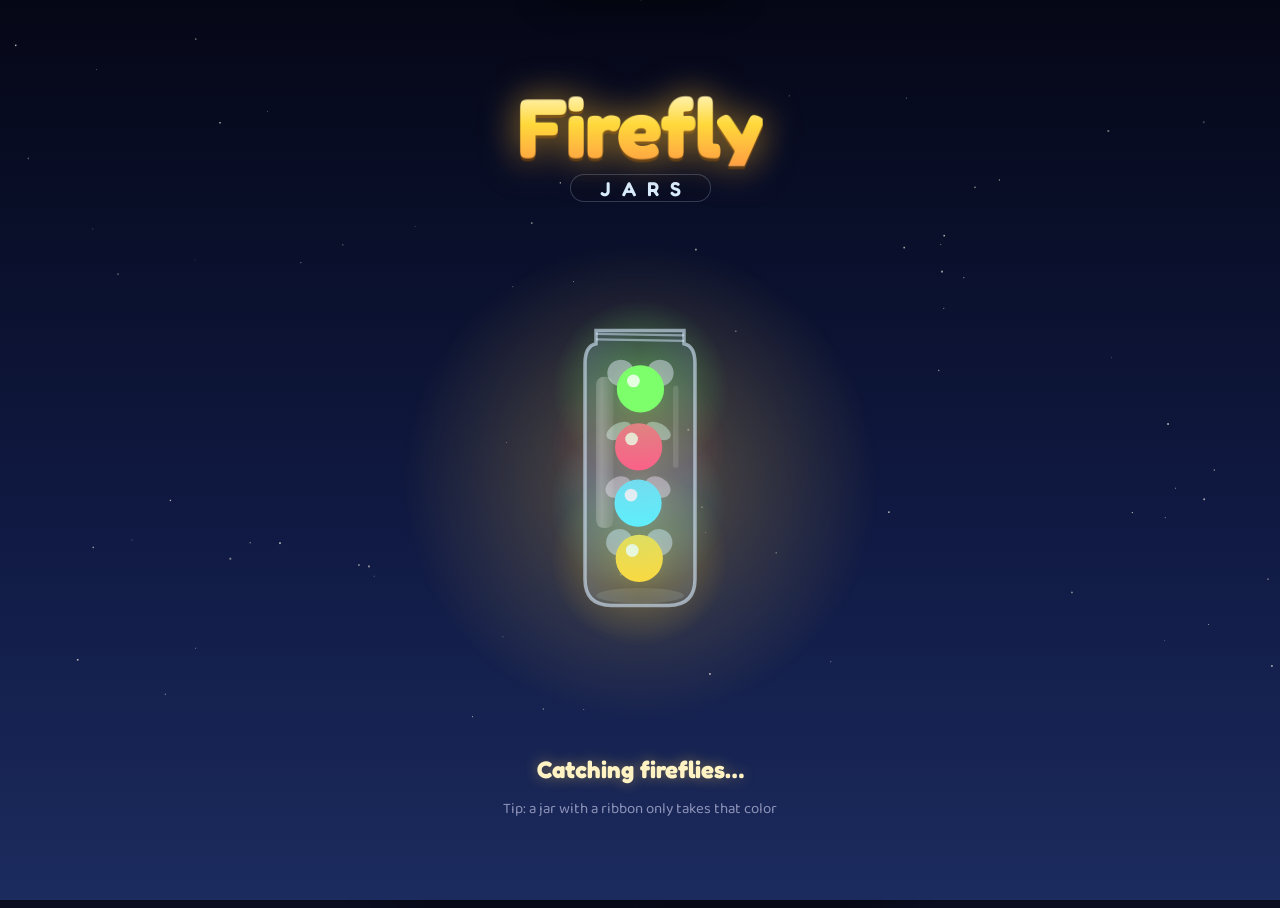
==== index.html @ c7b144f8 "v0.28: Skins button placement, sounds after iPhone audio pause, stress-test fixes - Skins button sta" ====
<!doctype html>
<meta charset="utf-8">
<meta name="viewport" content="width=device-width, initial-scale=1, viewport-fit=cover">
<meta name="robots" content="noindex, nofollow">
<meta name="apple-mobile-web-app-capable" content="yes">
<meta name="mobile-web-app-capable" content="yes">
<meta name="apple-mobile-web-app-title" content="Firefly Jars">
<meta name="apple-mobile-web-app-status-bar-style" content="black-translucent">
<meta name="theme-color" content="#0a0e24">
<link rel="icon" href="[data-uri]">
<link rel="apple-touch-icon" href="[data-uri]">
<title>Firefly Jars</title>
<meta name="claude:viewport-fit-sides" content="cover">
<link rel="preconnect" href="https://fonts.googleapis.com">
<link rel="stylesheet" href="https://fonts.googleapis.com/css2?family=Baloo+2:wght@500;700;800&family=Fredoka:wght@600;700&display=swap">
<script>
// Language: the player's choice in Settings, else the phone's. Arabic reads right to left.
// Only the font for the language in use is loaded (Arabic, Russian, Japanese, Korean or Chinese letters).
(function () {
  var LANGS = ["en", "ar", "es", "pt", "fr", "de", "tr", "ru", "ja", "ko", "zh"], pick = "";
  try { pick = JSON.parse(localStorage.getItem("fj-save") || "{}").lang || ""; } catch (e) {}
  var lang = LANGS.indexOf(pick) >= 0 ? pick : "en";
  if (LANGS.indexOf(pick) < 0) {
    var nav = navigator.languages && navigator.languages.length ? navigator.languages : [navigator.language || "en"];
    for (var i = 0; i < nav.length; i++) { var c = String(nav[i]).toLowerCase().slice(0, 2); if (LANGS.indexOf(c) >= 0) { lang = c; break; } }
  }
  var FONT = { ar: ["Baloo Bhaijaan 2", "Baloo+Bhaijaan+2:wght@600;700;800"], ru: ["Nunito", "Nunito:wght@700;800;900"],
    ja: ["M PLUS Rounded 1c", "M+PLUS+Rounded+1c:wght@700;800"], ko: ["Jua", "Jua"], zh: ["Noto Sans SC", "Noto+Sans+SC:wght@700;800"] }[lang];
  var extra = FONT ? '"' + FONT[0] + '", ' : "", h = document.documentElement;
  if (FONT) { var l = document.createElement("link"); l.rel = "stylesheet"; l.href = "https://fonts.googleapis.com/css2?family=" + FONT[1] + "&display=swap"; document.head.appendChild(l); }
  h.lang = lang; if (lang === "ar") h.dir = "rtl";
  h.style.setProperty("--font", '"Baloo 2", ' + extra + '"Trebuchet MS", system-ui, sans-serif');
  h.style.setProperty("--logo", '"Fredoka", "Baloo 2", ' + extra + 'system-ui, sans-serif');
  window.FJ_LANG = lang; window.FJ_CANVAS_FONT = "'Baloo 2', " + extra + "sans-serif";
})();
</script>
<style>
/* Layout: one-screen night-sky app. Header bar, canvas board in the middle, two big thumb buttons at the bottom. Single dark look on purpose (fireflies need night). */
:root {
  --night: #0a0d1f;
  --panel: #1f2a55;
  --panel-press: #34428a;
  --glow: #ffd93b;
  --ink: #fff6d6;
  --muted: #8d93b8;
  --font: "Baloo 2", "Trebuchet MS", system-ui, sans-serif;
  --logo: "Fredoka", "Baloo 2", system-ui, sans-serif;
  --amber: #ff9f43;
  --glass: rgba(150, 190, 255, .10);
  --glass-line: rgba(200, 225, 255, .22);
  color-scheme: dark;
}
html, body { height: 100%; }
[hidden] { display: none !important; }
body {
  background: var(--night); color: var(--ink); font-family: var(--font);
  overflow: hidden; touch-action: manipulation; -webkit-user-select: none; user-select: none;
  -webkit-tap-highlight-color: transparent;
}
.app {
  height: 100%; display: flex; flex-direction: column; gap: 8px;
  padding-left: max(16px, env(safe-area-inset-left, 0px));
  padding-right: max(16px, env(safe-area-inset-right, 0px));
  padding-block: 12px;
  max-width: 560px; margin: 0 auto; box-sizing: border-box;
}
#bgArt { position: fixed; inset: 0; width: 100%; height: 100%; display: block; z-index: 0; }
.app { position: relative; z-index: 1; }
.top { display: flex; align-items: center; gap: 10px; }
.level { flex: 1; min-width: 0; text-align: center; display: flex; flex-direction: column; line-height: 1; }
.level small { font-size: 12px; letter-spacing: .14em; white-space: nowrap; overflow: hidden; text-overflow: ellipsis; text-transform: uppercase; color: var(--muted); font-weight: 700; margin-bottom: 4px; }
.level.hard small { color: #ff8fc8; text-shadow: 0 0 10px rgba(255, 80, 160, .6); }
.level.hard span { color: #ffd6ec; text-shadow: 0 0 16px rgba(255, 70, 150, .6); }
/* Hard levels: a red-violet glow around the edges and a banner when the level starts */
#hardTint { position: fixed; inset: 0; pointer-events: none; z-index: 0; opacity: 0; transition: opacity .6s;
  background: radial-gradient(ellipse at 50% 45%, transparent 55%, rgba(200, 40, 140, .28) 85%, rgba(120, 20, 110, .5) 100%); }
#hardTint.on { opacity: 1; }
#hardBanner { position: fixed; left: 50%; top: 38%; z-index: 4; pointer-events: none; display: flex; flex-direction: column; align-items: center; gap: 4px;
  padding: 14px 34px 12px; border-radius: 22px; transform: translate(-50%, -50%) scale(.6); opacity: 0;
  background: linear-gradient(180deg, #d6338c, #7a1f8f); border: 2px solid rgba(255, 190, 230, .8);
  box-shadow: 0 0 40px rgba(255, 60, 160, .55), 0 10px 30px rgba(0, 0, 0, .4); color: #fff; text-align: center; }
#hardBanner b { font-family: var(--logo); font-size: 34px; white-space: nowrap; letter-spacing: .04em; line-height: 1; }
#hardBanner small { font-size: 14px; font-weight: 700; opacity: .9; }
#hardBanner.show { animation: hardIn 2.1s ease-out forwards; }
@keyframes hardIn { 0% { opacity: 0; transform: translate(-50%, -50%) scale(.6); } 12% { opacity: 1; transform: translate(-50%, -50%) scale(1.08); }
  20% { transform: translate(-50%, -50%) scale(1); } 80% { opacity: 1; transform: translate(-50%, -50%) scale(1); } 100% { opacity: 0; transform: translate(-50%, -60%) scale(.95); } }
.play-sub.hard { color: #a3165f; }
.play-sub.extreme { color: #b3121f; }
/* Extreme levels (the last level of each chapter): fiery red instead of pink */
.level.extreme small { color: #ff6b5c; text-shadow: 0 0 10px rgba(255, 60, 40, .7); }
.level.extreme span { color: #ffd9d2; text-shadow: 0 0 16px rgba(255, 50, 30, .7); }
#hardTint.extreme { background: radial-gradient(ellipse at 50% 45%, transparent 50%, rgba(230, 40, 30, .3) 82%, rgba(140, 10, 10, .6) 100%); }
#hardBanner.extreme { background: linear-gradient(180deg, #ff4a2e, #9a1010); border-color: rgba(255, 200, 170, .85); box-shadow: 0 0 46px rgba(255, 60, 30, .65), 0 10px 30px rgba(0, 0, 0, .4); }
#movesLeft { align-self: center; margin-top: 5px; padding: 3px 12px; border-radius: 999px; font-style: normal; font-size: 13px; font-weight: 800;
  color: #ffe3f1; background: rgba(214, 51, 140, .35); border: 1px solid rgba(255, 170, 215, .5); }
#movesLeft.low { color: #3a2205; background: #ffc94a; border-color: #ffe39a; }
#movesLeft.last { color: #fff; background: #ff3b5c; border-color: #ffb3c0; animation: movesPulse .8s ease-in-out infinite; }
@keyframes movesPulse { 50% { transform: scale(1.12); } }
.card.settings { gap: 12px; }
.srow { display: flex; align-items: center; gap: 12px; min-height: 52px; padding: 4px 6px; text-align: left; font-size: 19px; font-weight: 700; cursor: pointer; }
.srow span { flex: 1; display: flex; flex-direction: column; }
.srow small { font-size: 13px; font-weight: 600; color: var(--muted); }
.srow input { position: absolute; opacity: 0; pointer-events: none; }
.srow .sw { position: relative; width: 54px; height: 32px; border-radius: 16px; background: rgba(255, 255, 255, .15); border: 1.5px solid var(--glass-line); transition: background .2s; flex: none; }
.srow .sw::after { content: ""; position: absolute; top: 3px; left: 3px; width: 23px; height: 23px; border-radius: 50%; background: #fff; transition: transform .2s; }
.srow input:checked + .sw { background: #ffc94a; }
.srow input:checked + .sw::after { transform: translateX(22px); }
.card.privacy { max-height: calc(100% - 40px); }
.ptext { overflow-y: auto; text-align: left; font-size: 15px; line-height: 1.45; color: #dfe5ff; padding-right: 4px; }
.ptext h4 { margin: 12px 0 4px; font-size: 16px; color: var(--glow); }
.ptext p { margin: 0 0 8px; }
.ghostBtn { height: 56px; border-radius: 18px; border: 1.5px solid var(--glass-line); background: rgba(255, 255, 255, .06); color: #fff; font-family: var(--logo); font-size: 22px; }
.level span { font-family: var(--logo); font-size: 28px; font-weight: 700; color: #fff3c4; text-shadow: 0 0 14px rgba(255, 210, 80, .45); }
.glass {
  background: rgba(12, 18, 44, .72); border: 1.5px solid var(--glass-line); color: var(--ink);
   box-shadow: 0 6px 18px rgba(0, 0, 0, .25);
}
.glass:active { background: rgba(40, 52, 100, .7); }
.top .round { width: 46px; height: 46px; font-size: 20px; }
.info.tut { background: rgba(255, 217, 59, .92) !important; color: #2b2150 !important; }
.info {
  position: absolute; left: 50%; top: 96px; transform: translateX(-50%); z-index: 3; pointer-events: none; font-size: 14px !important; padding-block: 5px !important; line-height: 1.25;
  max-width: calc(100% - 32px); padding: 7px 16px; border-radius: 999px; font-size: 15px; font-weight: 700; text-align: center;
  background: rgba(12, 18, 44, .8); border: 1.5px solid rgba(255, 217, 59, .45); color: #fff3c4;
  transition: opacity .25s ease, transform .25s ease;
}
.info:empty { opacity: 0; transform: translate(-50%, -6px); }
.board { flex: 1; min-height: 0; position: relative; touch-action: none; }
/* the firefly canvas covers the whole screen so glows and flights are never cut off at the board edge */
.board canvas { position: fixed; inset: 0; width: 100%; height: 100%; display: block; pointer-events: none; z-index: -1; }
.bottom { display: flex; gap: 14px; }
.tool {
  display: flex; align-items: center; justify-content: center; gap: 8px; border-radius: 20px; font-size: 20px;
}
.tool .ico { font-size: 22px; }
.tool .badge { min-width: 26px; height: 26px; padding: 0 6px; border-radius: 13px; display: inline-grid; place-items: center; font-size: 15px; background: linear-gradient(180deg, #ffe066, #ff9f43); color: #3a2205; }
.tool:disabled { opacity: .4; border-color: var(--glass-line); color: var(--ink); }
button {
  font-family: var(--font); font-weight: 700; font-size: 22px; color: var(--ink);
  background: var(--panel); border: 3px solid var(--glow); border-radius: 18px;
  padding: 10px 18px; cursor: pointer;
}
button:active { background: var(--panel-press); }
button:disabled { border-color: #555c7a; color: #777d99; }
button:focus-visible { outline: 3px solid var(--ink); outline-offset: 3px; }
.icon { width: 60px; height: 56px; padding: 0; font-size: 26px; }
.bottom button { flex: 1; height: 60px; }
.overlay {
  position: fixed; inset: 0; background: rgba(6, 8, 20, .93); display: flex;
  align-items: center; justify-content: center; text-align: center; z-index: 5;
  padding-left: max(16px, env(safe-area-inset-left, 0px));
  padding-right: max(16px, env(safe-area-inset-right, 0px));
}
.card {
  display: flex; flex-direction: column; gap: 18px; max-width: 400px; width: 100%; box-sizing: border-box; padding: 24px 20px;
  border-radius: 28px; background: linear-gradient(180deg, rgba(24, 32, 72, .92), rgba(10, 14, 36, .96));
  border: 1.5px solid var(--glass-line); box-shadow: 0 24px 60px rgba(0, 0, 0, .55);
  animation: rise .45s cubic-bezier(.2, .8, .2, 1) both;
}
.card .big { border: 0; border-radius: 20px; background: linear-gradient(180deg, #ffe066, #ffb830 60%, #ff9f43); color: #3a2205; box-shadow: 0 5px 0 #b3600c; font-family: var(--logo); }
.title { font-family: var(--logo); font-size: 54px; font-weight: 700; color: var(--glow); line-height: 1; text-shadow: 0 0 24px rgba(255, 217, 59, .45); }
.sub { font-size: 19px; line-height: 1.4; }
.big { height: 76px; font-size: 30px; }
.note { font-size: 14px; color: var(--muted); }
.toggles { display: flex; gap: 12px; }
.toggles button { flex: 1; font-size: 18px; height: 52px; }
.toggles button[aria-pressed="false"] { border-color: #555c7a; color: var(--muted); }
.daily { height: 60px; font-size: 22px; border-color: #ff9f43; }
.pulse { animation: pulse 1.4s ease-in-out infinite; }
@keyframes pulse { 50% { box-shadow: 0 0 0 6px rgba(255, 217, 59, .35); } }
/* ---------- chapter map ---------- */
.mapview { background: #050716; padding: 0; display: block; }
#mapArt { position: absolute; inset: 0; width: 100%; height: 100%; display: block; touch-action: none; }
.map-top { position: absolute; left: 0; right: 0; top: 0; display: flex; align-items: center; gap: 10px; padding: 12px max(16px, env(safe-area-inset-left, 0px)); pointer-events: none; }
.map-top > * { pointer-events: auto; }
.map-top .spacer { flex: 1; pointer-events: none; }
.mapview .map-play { position: absolute; left: 50%; transform: translateX(-50%); bottom: max(18px, env(safe-area-inset-bottom, 0px)); width: min(360px, calc(100% - 32px)); }
.mapview .map-play:active { transform: translateX(-50%) translateY(4px); }
/* hearts chip, the side buttons on the menu, and the daily rewards calendar */
.chip.lives small { font-size: 12px; font-weight: 800; color: #ffb3c2; margin-left: 2px; font-variant-numeric: tabular-nums; }
.menu-top .chip { padding: 0 11px; }
.side { position: absolute; right: max(12px, env(safe-area-inset-right, 0px)); top: 36%; display: flex; flex-direction: column; gap: 14px; z-index: 2; }
.sideBtn { position: relative; width: 66px; height: 74px; padding: 0; border: 0; background: none; display: flex; flex-direction: column; align-items: center; gap: 2px; color: #fff; }
.sideBtn .sb { width: 58px; height: 58px; border-radius: 50%; display: grid; place-items: center; background: radial-gradient(circle at 40% 35%, rgba(60, 74, 150, .95), rgba(16, 20, 52, .95));
  border: 2px solid rgba(255, 217, 59, .7); box-shadow: 0 0 18px rgba(255, 200, 60, .35), inset 0 2px 0 rgba(255, 255, 255, .15); }
.sideBtn .sb svg.i { width: 34px; height: 34px; }
.sideBtn b { font-size: 13px; font-weight: 800; padding: 1px 8px; border-radius: 999px; background: rgba(10, 14, 36, .85); border: 1px solid rgba(255, 217, 59, .45); margin-top: -10px; position: relative; }
.sideBtn .badge { position: absolute; top: -2px; right: 0; width: 22px; height: 22px; border-radius: 50%; background: #ff3b5c; color: #fff; font-style: normal; font-weight: 900; font-size: 15px;
  display: grid; place-items: center; border: 2px solid #fff; animation: badgePop 1.4s ease-in-out infinite; }
@keyframes badgePop { 50% { transform: scale(1.15); } }
.sideBtn:active .sb { transform: scale(.94); }
.bigHeart { align-self: center; width: 84px; height: 84px; filter: drop-shadow(0 0 18px rgba(255, 60, 100, .6)); }
.bigHeart svg.i { width: 84px; height: 84px; }
.ggrid { display: grid; grid-template-columns: repeat(4, 1fr); gap: 8px; }
.gday { display: flex; flex-direction: column; align-items: center; gap: 2px; padding: 8px 2px; border-radius: 14px; background: rgba(255, 255, 255, .05); border: 1.5px solid var(--glass-line); }
.gday small { font-size: 11px; font-weight: 800; color: var(--muted); letter-spacing: .04em; }
.gday .gi svg.i { width: 28px; height: 28px; }
.gday b { font-size: 13px; line-height: 1.1; }
.gday.got { opacity: .55; }
.gday.got .gi svg.i { color: #7dff6b; }
.gday.today { border-color: #ffd93b; background: rgba(255, 217, 59, .14); box-shadow: 0 0 16px rgba(255, 217, 59, .35); }
.gday.big7 { grid-column: span 2; }
/* ---------- main menu: a night meadow with a glowing jar ---------- */
.menu { background: #060818; padding: 0; display: block; text-align: left; }
#menuArt { position: absolute; inset: 0; width: 100%; height: 100%; display: block; }
.menu-ui {
  position: relative; height: 100%; max-width: 520px; margin: 0 auto; box-sizing: border-box;
  display: flex; flex-direction: column; gap: 10px;
  padding-left: max(16px, env(safe-area-inset-left, 0px)); padding-right: max(16px, env(safe-area-inset-right, 0px));
  padding-block: 12px 18px;
}
.menu-top { display: flex; align-items: center; gap: 10px; }
.menu-top .spacer { flex: 1; }
.chip {
  display: inline-flex; align-items: center; gap: 6px; height: 40px; padding: 0 14px; border-radius: 20px;
  background: rgba(10, 14, 36, .88); border: 1.5px solid var(--glass-line); font-weight: 700; font-size: 18px;
  
}
.round {
  width: 44px; height: 44px; padding: 0; border-radius: 50%; font-size: 20px;
  background: rgba(10, 14, 36, .88); border: 1.5px solid var(--glass-line);
}
.round[aria-pressed="false"] { opacity: .45; text-decoration: line-through; }
.logo { text-align: center; margin-top: 2vh; pointer-events: none; }
.logo-main {
  font-family: var(--logo); font-weight: 700; font-size: clamp(56px, 17vw, 84px); line-height: .9; letter-spacing: -.01em;
  background: linear-gradient(180deg, #fff6c2 0%, #ffd93b 45%, #ff9f43 100%); -webkit-background-clip: text; background-clip: text; color: transparent;
  filter: drop-shadow(0 0 18px rgba(255, 200, 60, .55)) drop-shadow(0 3px 0 rgba(120, 60, 0, .6));
  animation: breathe 3.2s ease-in-out infinite;
}
.logo-sub {
  display: inline-block; margin-top: 8px; padding: 2px 18px 0; border-radius: 999px;
  font-family: var(--logo); font-weight: 600; font-size: 20px; letter-spacing: .55em; text-indent: .55em;
  color: #d9ecff; background: rgba(10, 14, 36, .88); border: 1.5px solid var(--glass-line);
}
.hero-space { flex: 1; min-height: 120px; }
.panel {
  display: flex; flex-direction: column; gap: 12px; padding: 16px; border-radius: 26px;
  background: linear-gradient(180deg, rgba(20, 28, 64, .72), rgba(10, 14, 36, .86));
  border: 1.5px solid var(--glass-line); box-shadow: 0 20px 50px rgba(0, 0, 0, .45);
  
}
.chapter { display: flex; align-items: baseline; justify-content: space-between; gap: 10px; }
.chapter-name { font-size: 15px; letter-spacing: .12em; text-transform: uppercase; color: var(--muted); font-weight: 700; }
.chapter-name b { color: var(--ink); letter-spacing: .04em; text-transform: none; font-size: 19px; display: block; }
.chapter-count { font-variant-numeric: tabular-nums; color: var(--muted); font-weight: 700; }
.bar { height: 10px; border-radius: 5px; background: rgba(255, 255, 255, .08); overflow: hidden; }
.bar > div { height: 100%; width: 0; border-radius: 5px; background: linear-gradient(90deg, #ffd93b, #ff9f43); box-shadow: 0 0 12px rgba(255, 217, 59, .7); transition: width .8s cubic-bezier(.2, .8, .2, 1); }
.play {
  position: relative; height: 84px; border: 0; border-radius: 22px; overflow: hidden;
  background: linear-gradient(180deg, #ffe066, #ffb830 60%, #ff9f43); color: #3a2205;
  box-shadow: 0 6px 0 #b3600c, 0 10px 30px rgba(255, 170, 40, .45);
  display: flex; flex-direction: column; align-items: center; justify-content: center; line-height: 1;
}
.play:active { transform: translateY(4px); box-shadow: 0 2px 0 #b3600c, 0 6px 20px rgba(255, 170, 40, .4); background: linear-gradient(180deg, #ffd84d, #ffad20); }
.play::after { content: ""; position: absolute; top: 0; bottom: 0; width: 40%; left: 0; transform: translateX(-150%); will-change: transform; background: linear-gradient(100deg, transparent, rgba(255, 255, 255, .55), transparent); animation: shine 3.6s ease-in-out infinite 1.2s; }
.play-main { font-family: var(--logo); font-size: 36px; font-weight: 700; letter-spacing: .02em; }
.play-sub { font-size: 16px; font-weight: 700; opacity: .75; margin-top: 4px; }
.daily {
  display: flex; align-items: center; gap: 12px; height: auto; padding: 12px 14px; text-align: left;
  border: 1.5px solid rgba(255, 159, 67, .55); border-radius: 18px; background: rgba(255, 159, 67, .10);
}
.daily .sun { width: 44px; height: 44px; border-radius: 50%; flex: none; display: grid; place-items: center; font-size: 24px; background: radial-gradient(circle, #ffd93b 0%, #ff9f43 70%); box-shadow: 0 0 18px rgba(255, 159, 67, .6); color: #3a2205; }
.daily .txt { flex: 1; min-width: 0; display: flex; flex-direction: column; line-height: 1.15; }
.daily .txt b { font-size: 20px; }
.daily .txt span { font-size: 14px; color: var(--muted); font-weight: 600; }
.streak { flex: none; font-size: 16px; font-weight: 800; padding: 4px 10px; border-radius: 999px; background: rgba(255, 80, 40, .18); color: #ffb38a; }
.daily.done { border-color: rgba(125, 255, 107, .45); background: rgba(125, 255, 107, .08); }
.daily.done .sun { background: radial-gradient(circle, #b6ff9e, #3fcf6a 75%); box-shadow: 0 0 18px rgba(63, 207, 106, .55); }
.menu .note { text-align: center; font-size: 12px; }
.menu.enter .logo { animation: rise .7s cubic-bezier(.2, .8, .2, 1) both; }
.logo-main { will-change: transform; }
.menu.enter .panel { animation: rise .7s cubic-bezier(.2, .8, .2, 1) .15s both; }
.menu.enter .menu-top { animation: fade .6s ease .3s both; }
@media (max-height: 720px) {
  .menu-ui { gap: 8px; padding-block: 8px 10px; }
  .logo { margin-top: 0; }
  .logo-main { font-size: 54px; }
  .logo-sub { font-size: 16px; margin-top: 4px; }
  .hero-space { min-height: 90px; }
  .panel { gap: 9px; padding: 12px; }
  .chapter-name b { display: inline; margin-inline-start: 6px; font-size: 17px; }
  .play { height: 68px; }
  .play-main { font-size: 30px; }
  .daily { padding: 8px 12px; }
  .daily .sun { width: 36px; height: 36px; font-size: 20px; }
  .daily .txt span { display: none; }
  .menu .note { display: none; }
}
@keyframes rise { from { opacity: 0; transform: translateY(24px); } to { opacity: 1; transform: none; } }
@keyframes fade { from { opacity: 0; } to { opacity: 1; } }
@keyframes breathe { 50% { transform: scale(1.03); } }
@keyframes shine { 0%, 60% { transform: translateX(-150%); } 100% { transform: translateX(330%); } }
@media (prefers-reduced-motion: reduce) {
  .title { text-shadow: none; }
  .logo-main, .play::after, .menu.enter .logo, .menu.enter .panel, .menu.enter .menu-top { animation: none; }
}
.boot { position: fixed; inset: 0; z-index: 40; background: #050716; transition: opacity .5s ease; }
.boot.gone { opacity: 0; pointer-events: none; }
.boot canvas { position: absolute; inset: 0; width: 100%; height: 100%; display: block; }
.boot-ui { position: relative; height: 100%; display: flex; flex-direction: column; align-items: center; padding: max(8vh, env(safe-area-inset-top, 0px)) 24px max(7vh, env(safe-area-inset-bottom, 0px)); box-sizing: border-box; pointer-events: none; text-align: center; }
.boot-space { flex: 1; }
.boot-status { font-family: var(--logo); font-size: 24px; font-weight: 700; color: #fff3c4; text-shadow: 0 0 14px rgba(255, 210, 80, .45); min-height: 32px; }
.boot-status.ready { animation: pulseText 1.4s ease-in-out infinite; }
@keyframes pulseText { 50% { opacity: .45; } }
.boot-tip { margin-top: 10px; font-size: 15px; color: var(--muted); max-width: 320px; min-height: 40px; }
.adshow { position: fixed; inset: 0; z-index: 50; background: #0b0f22; display: flex; flex-direction: column; align-items: center; justify-content: center; gap: 22px; color: #e8eeff; text-align: center; padding: 24px; }
.adtag { position: absolute; top: 16px; left: 16px; font-size: 12px; font-weight: 800; letter-spacing: .15em; padding: 4px 10px; border-radius: 6px; background: #ffd93b; color: #3a2400; }
.adbody b { display: block; font-family: var(--logo); font-size: 30px; margin-bottom: 8px; }
.adbody span { color: var(--muted); font-size: 16px; }
.adbar { width: min(320px, 80%); height: 8px; border-radius: 4px; background: rgba(255,255,255,.1); overflow: hidden; }
.adbar div { height: 100%; width: 0; background: #ffc23d; }
.adclose { position: absolute; top: 12px; right: 12px; padding: 8px 14px; border-radius: 18px; background: rgba(255,255,255,.12); color: #fff; font-weight: 700; border: 0; font-size: 15px; }
svg.i { width: 1em; height: 1em; display: block; }
.round { display: inline-grid; place-items: center; color: #e8eeff; }
.round svg.i { width: 22px; height: 22px; }
.round[aria-pressed="false"] { opacity: .5; text-decoration: none; }
.tool .ico { display: inline-grid; place-items: center; }
.tool .ico svg.i { width: 24px; height: 24px; }
.chip .ci svg.i { width: 20px; height: 20px; }
.daily .sun svg.i { width: 60%; height: 60%; color: #3a2400; }
.daily.done .sun svg.i { color: #0d3a1a; }
.daily .streak svg.i { display: inline-block; width: 18px; height: 18px; vertical-align: -3px; }
/* ---------- coins, offers, store, trophies, cracked jar (v0.14) ---------- */
.coinPill { display: inline-flex; align-items: center; gap: 5px; height: 40px; padding: 0 12px 0 8px; border-radius: 20px; font-weight: 800; font-size: 18px; color: #ffe8a3; font-variant-numeric: tabular-nums; }
.coinPill svg.i, .chip .coin svg.i { width: 22px; height: 22px; }
.coinPill.bump { animation: bump .45s ease; }
@keyframes bump { 40% { transform: scale(1.22); } }
.ci.coin, .coinPill .coin { display: inline-grid; place-items: center; }
.coinRow { display: flex; align-items: center; justify-content: center; gap: 14px; }
.coinGain { position: relative; display: inline-flex; align-items: center; gap: 6px; padding: 6px 16px 6px 10px; border-radius: 999px; font-family: var(--logo); font-size: 30px; color: #3a2205;
  background: linear-gradient(180deg, #fff0a0, #ffc23d); box-shadow: 0 0 24px rgba(255, 200, 60, .55); animation: popIn .5s cubic-bezier(.2, 1.6, .4, 1) both; }
.coinGain svg.i { width: 30px; height: 30px; }
.coinTotal { display: inline-flex; align-items: center; gap: 6px; font-size: 20px; font-weight: 800; color: #ffe8a3; font-variant-numeric: tabular-nums; }
.coinTotal svg.i { width: 22px; height: 22px; }
@keyframes popIn { from { transform: scale(.3); opacity: 0; } to { transform: none; opacity: 1; } }
.flyCoin { position: fixed; z-index: 60; width: 24px; height: 24px; pointer-events: none; transition: transform .7s cubic-bezier(.5, -0.3, .6, 1), opacity .7s; }
.flyCoin svg.i { width: 24px; height: 24px; }
.adBtn { display: flex; align-items: center; justify-content: center; gap: 8px; }
.coinBtn { height: 56px; border-radius: 18px; border: 1.5px solid rgba(255, 200, 60, .7); background: rgba(255, 200, 60, .14); color: #ffe8a3; font-family: var(--logo); font-size: 22px; display: flex; align-items: center; justify-content: center; gap: 8px; }
.coinBtn svg.i { width: 24px; height: 24px; }
.coinBtn:disabled { opacity: .5; border-color: var(--glass-line); color: var(--muted); background: rgba(255,255,255,.04); }
.card.settings, .card.trophies { max-height: calc(100% - 32px); overflow-y: auto; }
.btnRow { display: flex; gap: 10px; }
.srow select { flex: none; max-width: 52%; height: 40px; padding: 0 12px; border-radius: 14px; border: 1.5px solid var(--glass-line); background: rgba(255, 255, 255, .08); color: #fff; font: 700 17px var(--font); }
.srow select option { background: #1f2a55; color: #fff; }
[dir=rtl] .srow { text-align: right; }
[dir=rtl] .srow .sw::after { left: auto; right: 3px; }
[dir=rtl] .srow input:checked + .sw::after { transform: translateX(-22px); }
/* other languages have longer words: buttons grow instead of cutting text off */
.big { height: auto; min-height: 76px; line-height: 1.1; padding-block: 8px; }
.ghostBtn, .coinBtn { height: auto; min-height: 56px; line-height: 1.15; padding-block: 6px; }
.tool { white-space: nowrap; min-width: 0; font-size: min(20px, 4.4vw); }
#hardBanner b { white-space: normal; text-align: center; max-width: 86vw; }
.chip small, .sideBtn b { white-space: nowrap; }
#chapterCount { direction: ltr; unicode-bidi: isolate; }
.level span, #movesLeft { white-space: nowrap; }
#movesLeft .sk { color: #ffb347; text-shadow: 0 0 8px rgba(255, 150, 40, .9); margin-inline-end: 4px; }
#movesLeft .sk svg.i { width: 14px; height: 14px; vertical-align: -2px; }
#movesLeft.target { color: #d9f6ff; background: rgba(60, 170, 255, .16); border-color: rgba(120, 200, 255, .55); }
#movesLeft.target.off { color: rgba(220, 230, 255, .55); background: rgba(255, 255, 255, .06); border-color: rgba(255, 255, 255, .18); }
.streakSide .sb svg.i { color: #ff9a3c; }
.streakSide b { min-width: 30px; color: #ffcf7a; border-color: rgba(255, 160, 60, .75); }
.streakSide.hot .sb { animation: streakGlow 1.8s ease-in-out infinite; }
@keyframes streakGlow { 0%, 100% { box-shadow: 0 0 8px rgba(255, 140, 40, .35); } 50% { box-shadow: 0 0 18px rgba(255, 150, 40, .8); } }
.level span { font-size: min(28px, 6.6vw); }
:root:not([lang=en]) .level small { letter-spacing: .05em; }
[lang=ja] .card .title, [lang=zh] .card .title, [lang=ko] .card .title { font-size: 34px !important; line-height: 1.15; }
.btnRow > * { flex: 1; font-size: 19px !important; }
.storeTag { align-self: center; font-size: 12px; font-weight: 800; letter-spacing: .15em; padding: 4px 10px; border-radius: 6px; background: #ffd93b; color: #3a2400; }
.tlist { display: flex; flex-direction: column; gap: 8px; overflow-y: auto; text-align: left; }
.trow { display: flex; align-items: center; gap: 12px; padding: 8px 10px; border-radius: 14px; background: rgba(255,255,255,.05); border: 1px solid var(--glass-line); }
.trow .tb { width: 40px; height: 40px; border-radius: 50%; flex: none; display: grid; place-items: center; background: rgba(255,255,255,.08); color: var(--muted); }
.trow.got .tb { background: radial-gradient(circle, #ffe066, #ff9f43 75%); color: #3a2205; box-shadow: 0 0 14px rgba(255, 200, 60, .5); }
.trow .tb svg.i { width: 22px; height: 22px; }
.trow b { display: block; font-size: 17px; }
.trow small { font-size: 13px; color: var(--muted); font-weight: 600; }
.trow:not(.got) b { color: var(--muted); }
#trophyToast { position: fixed; left: 50%; top: 14px; z-index: 70; transform: translate(-50%, -140%); transition: transform .45s cubic-bezier(.2, 1.4, .4, 1); display: flex; align-items: center; gap: 10px;
  padding: 8px 16px 8px 8px; border-radius: 999px; background: linear-gradient(180deg, #2a3570, #141b44); border: 1.5px solid rgba(255, 210, 80, .7); box-shadow: 0 10px 30px rgba(0,0,0,.5); color: #fff3c4; font-weight: 800; font-size: 16px; white-space: nowrap; pointer-events: none; }
#trophyToast.show { transform: translate(-50%, 0); }
#trophyToast .tb { width: 34px; height: 34px; border-radius: 50%; display: grid; place-items: center; background: radial-gradient(circle, #ffe066, #ff9f43 75%); color: #3a2205; }
#trophyToast small { display: block; font-size: 11px; letter-spacing: .14em; text-transform: uppercase; color: #ffd93b; }
.sideL { position: absolute; left: max(12px, env(safe-area-inset-left, 0px)); top: 46%; z-index: 2; }
.skinsCard { gap: 12px; padding: 18px 16px; }
.skHead { display: flex; align-items: center; gap: 8px; }
.skHead .title { flex: 1; font-size: 40px; text-align: start; }
.skCoins { display: flex; align-items: center; gap: 6px; font-weight: 800; font-size: 20px; color: #ffe8a3; }
.skCoins svg.i { width: 24px; height: 24px; }
.skTabs { display: flex; gap: 10px; }
.skTabs button { flex: 1; height: 46px; border-radius: 16px; border: 1.5px solid var(--glass-line); background: rgba(255, 255, 255, .06); color: #fff; font-family: var(--logo); font-size: 19px; }
.skTabs button.on { border: 0; background: linear-gradient(180deg, #ffe066, #ffb830 60%, #ff9f43); color: #3a2205; box-shadow: 0 3px 0 #b3600c; }
.skGrid { display: grid; grid-template-columns: repeat(3, 1fr); gap: 8px; }
.skTile { display: flex; flex-direction: column; align-items: center; gap: 1px; padding: 6px 2px 7px; border-radius: 16px; border: 1.5px solid rgba(150, 175, 255, .25); background: rgba(30, 38, 92, .55); color: #fff; min-width: 0; }
.skTile canvas { width: 84px; height: 84px; }
.skTile b { font-size: 13px; line-height: 1.15; min-height: 15px; overflow: hidden; text-overflow: ellipsis; white-space: nowrap; max-width: 100%; }
.skTile small { font-size: 13px; font-weight: 800; color: var(--muted); display: flex; align-items: center; gap: 3px; }
.skTile small svg.i { width: 15px; height: 15px; }
.skTile small.gold { color: #ffd93b; } .skTile small.can { color: #ffe8a3; }
.skTile.on { border: 2.5px solid #ffd93b; background: rgba(255, 217, 59, .12); box-shadow: 0 0 14px rgba(255, 217, 59, .3); }
.skPacks { display: flex; gap: 8px; }
.skPacks button { flex: 1; display: flex; flex-direction: column; align-items: center; padding: 6px 2px; border-radius: 16px; border: 1.5px solid rgba(255, 200, 60, .6); background: rgba(255, 200, 60, .12); color: #ffe8a3; font-family: var(--logo); }
.skPacks .pc { display: flex; } .skPacks .pc svg.i { width: 20px; height: 20px; margin: 0 -3px; }
.skPacks b { font-size: 19px; } .skPacks small { font-size: 13px; color: #fff; }
.skinsCard .note { text-align: center; margin-bottom: -4px; }
.skinsCard .coinBtn { height: 50px; font-size: 19px; }
.skinsCard .big { min-height: 58px; font-size: 24px; }
</style>

<canvas id="bgArt" aria-hidden="true"></canvas>
<div id="hardTint" aria-hidden="true"></div>
<div id="hardBanner" aria-hidden="true"><b>Hard level</b><small id="hardBannerSub">Beat it for +1 hint</small></div>
<div class="app">
  <div class="top">
    <button class="round glass" id="menuBtn" aria-label="Home" data-ico="home"></button>
    <div class="level"><small id="chapterLabel">Meadow Glow</small><span id="levelLabel">Level 1</span><em id="movesLeft" hidden></em></div>
    <button class="round glass" id="soundBtn" aria-label="Sound" data-ico="soundOff" hidden></button>
    <div class="coinPill glass" id="levelCoins" aria-label="Coins"><span class="coin" data-ico="coin"></span><span id="levelCoinCount">0</span></div>
    <button class="round glass" id="restartBtn" aria-label="Restart level" data-ico="restart"></button>
  </div>
  <div class="info" id="info"></div>
  <div class="board"><canvas id="cv"></canvas></div>
  <div class="bottom">
    <button class="tool glass" id="undoBtn"><span class="ico" data-ico="undo"></span>Undo</button>
    <button class="tool glass" id="hintBtn"><span class="ico" data-ico="bulb"></span>Hint</button>
  </div>
</div>

<div class="overlay menu enter" id="menu">
  <canvas id="menuArt" aria-hidden="true"></canvas>
  <div class="menu-ui">
    <div class="menu-top">
      <div class="chip" id="hintChip" title="Hints"><span class="ci" data-ico="bulb"></span><span id="hintCount">3</span></div>
      <div class="chip" id="coinChip" title="Coins"><span class="ci coin" data-ico="coin"></span><span id="coinCount">0</span></div>
      <div class="chip lives" id="livesChip" title="Hearts for Hard and Extreme levels"><span class="ci" data-ico="heart"></span><span id="livesCount">5</span><small id="livesTime">Full</small></div>
      <div class="chip" id="streakChip" hidden><span class="ci" data-ico="flame"></span><span id="streakCount">0</span></div>
      <div class="spacer"></div>
      <button class="round" id="trophyBtn" aria-label="Trophies" data-ico="trophy"></button>
      <button class="round" id="settingsBtn" aria-label="Settings" data-ico="gear"></button>
    </div>
    <div class="logo">
      <div class="logo-main">Firefly</div>
      <div class="logo-sub">JARS</div>
    </div>
    <div class="hero-space" id="heroSpace"></div>
    <div class="sideL"><button class="sideBtn" id="skinsSide" aria-label="Skins"><span class="sb" data-ico="skins"></span><b>Skins</b></button></div>
    <div class="side">
      <button class="sideBtn" id="noAdsSide" aria-label="Remove ads"><span class="sb" data-ico="noads"></span><b>No ads</b></button>
      <button class="sideBtn" id="giftSide" aria-label="Daily rewards"><span class="sb" data-ico="gift"></span><b>Daily</b><i class="badge" id="giftBadge">!</i></button>
      <button class="sideBtn streakSide" id="streakSide" aria-label="Skill streak" hidden><span class="sb" data-ico="flame"></span><b id="streakSideN">0</b></button>
    </div>
    <div class="panel">
      <div class="chapter">
        <div class="chapter-name" id="chapterNum">Chapter 1<b id="chapterName">Meadow Glow</b></div>
        <div class="chapter-count" id="chapterCount">1 / 10</div>
      </div>
      <div class="bar"><div id="chapterBar"></div></div>
      <button class="play" id="playBtn"><span class="play-main">Play</span><span class="play-sub" id="playSub">Level 1</span></button>
      <button class="daily" id="dailyBtn">
        <span class="sun" data-ico="sun"></span>
        <span class="txt"><b>Daily puzzle</b><span id="dailySub">A new puzzle every day</span></span>
        <span class="streak" id="dailyStreak" hidden></span>
      </button>
      <div class="note"><span id="soundStatus">Tap anywhere to start the music</span> · Test build v0.28</div>
    </div>
  </div>
</div>

<div class="overlay mapview" id="map" hidden>
  <canvas id="mapArt" aria-label="Chapter map"></canvas>
  <div class="map-top">
    <button class="round" id="mapBack" aria-label="Back" data-ico="home"></button>
    <div class="spacer"></div>
    <div class="chip lives" title="Hearts"><span class="ci" data-ico="heart"></span><span id="mapLives">5</span><small id="mapLivesTime">Full</small></div>
    <div class="chip" title="Coins"><span class="ci coin" data-ico="coin"></span><span id="mapCoins">0</span></div>
  </div>
  <button class="play map-play" id="mapPlay"><span class="play-main">Play</span><span class="play-sub" id="mapPlaySub">Level 1</span></button>
</div>

<div class="overlay" id="win" hidden>
  <div class="card">
    <div class="title" style="font-size:44px" id="winTitle">All glowing!</div>
    <div class="sub" id="winText"></div>
    <div class="coinRow" id="winCoins" hidden><span class="coinGain" id="winGain"><span data-ico="coin"></span><span id="winGainNum">+10</span></span><span class="coinTotal"><span data-ico="coin"></span><span id="winTotal">0</span></span></div>
    <button class="coinBtn adBtn" id="doubleBtn" hidden>Double it ▶</button>
    <button class="big" id="nextBtn">Next level</button>
  </div>
</div>

<div class="boot" id="boot">
  <canvas id="bootArt" aria-hidden="true"></canvas>
  <div class="boot-ui">
    <div class="logo"><div class="logo-main">Firefly</div><div class="logo-sub">JARS</div></div>
    <div class="boot-space"></div>
    <div class="boot-status" id="bootStatus">Catching fireflies…</div>
    <div class="boot-tip" id="bootTip"></div>
  </div>
</div>

<div class="adshow" id="adShow" hidden>
  <div class="adtag">TEST AD</div>
  <div class="adbody"><b id="adTitle">Video ad</b><span id="adSub">In the real game, a video plays here</span></div>
  <div class="adbar"><div id="adBar"></div></div>
  <button class="adclose" id="adClose" hidden>Close ✕</button>
</div>

<div class="overlay" id="outMoves" hidden>
  <div class="card">
    <div class="title" style="font-size:44px">Out of moves</div>
    <div class="sub">So close! Watch a short video for 5 more moves, or try the level again.</div>
    <button class="big" id="moreMovesBtn">+5 moves ▶</button>
    <button class="coinBtn" id="movesCoinBtn"></button>
    <button class="ghostBtn" id="retryBtn">Try again (−1 heart)</button>
  </div>
</div>
<div class="overlay" id="settings" hidden>
  <div class="card settings">
    <div class="title" style="font-size:44px">Settings</div>
    <label class="srow"><span>Music</span><input type="checkbox" id="setMusic"><i class="sw"></i></label>
    <label class="srow"><span>Sounds</span><input type="checkbox" id="setSfx"><i class="sw"></i></label>
    <label class="srow"><span>Vibration</span><input type="checkbox" id="setVibrate"><i class="sw"></i></label>
    <label class="srow"><span>Color-blind mode<small>A shape on every firefly color</small></span><input type="checkbox" id="setCB"><i class="sw"></i></label>
    <label class="srow"><span>Language</span><select id="setLang" aria-label="Language"></select></label>
    <div class="btnRow"><button class="ghostBtn" id="removeAdsBtn">Remove ads · $2.99</button><button class="ghostBtn" id="restoreBtn">Restore purchases</button></div>
    <button class="ghostBtn" id="replayTutBtn">Show tutorial again</button>
    <button class="ghostBtn" id="privacyBtn">Privacy policy</button>
    <button class="big" id="settingsDone">Done</button>
  </div>
</div>
<div class="overlay" id="privacy" hidden>
  <div class="card privacy">
    <div class="title" style="font-size:38px">Privacy policy</div>
    <div class="ptext" id="privacyText"></div>
    <button class="big" id="privacyClose">Close</button>
  </div>
</div>
<div class="overlay" id="offer" hidden>
  <div class="card">
    <canvas id="offerArt" width="240" height="150" style="align-self:center;width:240px;height:150px" hidden></canvas>
    <div class="title" style="font-size:40px" id="offerTitle"></div>
    <div class="sub" id="offerText"></div>
    <button class="big adBtn" id="offerAd">Watch a video ▶</button>
    <button class="coinBtn" id="offerCoins"></button>
    <button class="ghostBtn" id="offerCancel">Not now</button>
  </div>
</div>
<div class="overlay" id="skins" hidden>
  <div class="card skinsCard">
    <div class="skHead"><div class="title">Skins</div><div class="skCoins"><span data-ico="coin"></span><span id="skCoinN">0</span></div></div>
    <div class="skTabs"><button id="skTabJar" class="on">Jars</button><button id="skTabFly">Fireflies</button></div>
    <div class="skGrid" id="skGrid"></div>
    <button class="coinBtn" id="skAction"></button>
    <div class="note">Get more coins</div>
    <div class="skPacks" id="skPacks"></div>
    <button class="big" id="skDone">Done</button>
  </div>
</div>
<div class="overlay" id="store" hidden>
  <div class="card">
    <div class="storeTag">TEST STORE</div>
    <div class="title" style="font-size:40px" id="storeTitle">Remove ads</div>
    <div class="sub"><span id="storeWhat">No more ads between levels, forever. Videos you choose to watch for rewards stay available.<br><br></span><small class="note">In the real game, the App Store or Google Play asks you to confirm. No money is charged in this test version.</small></div>
    <button class="big" id="storeBuy">Buy for $2.99</button>
    <button class="ghostBtn" id="storeCancel">Cancel</button>
  </div>
</div>
<div class="overlay" id="trophies" hidden>
  <div class="card trophies">
    <div class="title" style="font-size:40px">Trophies</div>
    <div class="note" id="trophyCount"></div>
    <div class="tlist" id="trophyList"></div>
    <div class="note">In the phone app, trophies and leaderboards also show in Game Center (iPhone) or Google Play Games (Android), and your progress is backed up there.</div>
    <button class="big" id="trophiesDone">Done</button>
  </div>
</div>
<div id="trophyToast" aria-live="polite"><span class="tb" data-ico="trophy"></span><span><small>Trophy unlocked</small><span id="trophyName"></span></span></div>
<div class="overlay" id="leave" hidden>
  <div class="card">
    <div class="title" style="font-size:40px" id="leaveTitle">Leave this level?</div>
    <div class="sub" id="leaveText"></div>
    <button class="big" id="leaveNo">Keep playing</button>
    <button class="ghostBtn" id="leaveYes">Leave (−1 heart)</button>
  </div>
</div>
<div class="overlay" id="noLives" hidden>
  <div class="card">
    <div class="bigHeart" data-ico="heart"></div>
    <div class="title" style="font-size:40px">Out of hearts</div>
    <div class="sub">Hard and Extreme levels need a heart. One comes back every 20 minutes, and the daily puzzle is always free.</div>
    <div class="note" id="noLivesTime"></div>
    <button class="big adBtn" id="lifeAdBtn">Free video: +1 heart</button>
    <button class="coinBtn" id="lifeCoinBtn"></button>
    <button class="ghostBtn" id="noLivesClose">Wait</button>
  </div>
</div>
<div class="overlay" id="gifts" hidden>
  <div class="card gifts">
    <div class="title" style="font-size:40px">Daily rewards</div>
    <div class="sub" id="giftSub"></div>
    <div class="ggrid" id="giftGrid"></div>
    <button class="big" id="giftClaim">Claim today's gift</button>
    <div class="note" id="giftDone">Today's gift is claimed ✓</div>
    <button class="ghostBtn" id="giftClose">Close</button>
  </div>
</div>
<div class="overlay" id="tip" hidden>
  <div class="card">
    <canvas id="tipArt" width="240" height="200" style="align-self:center;width:240px;height:200px"></canvas>
    <div class="title" style="font-size:38px" id="tipTitle"></div>
    <div class="sub" id="tipText"></div>
    <button class="big" id="tipBtn">Got it</button>
  </div>
</div>

<script>
// ===================== languages =====================
// Every text is written in English and looked up here (tools/i18n/strings.py in the repo, shared with the Godot game).
/*I18N-DATA*/const I18N = {"langs":["en","ar","es","pt","fr","de","tr","ru","ja","ko","zh"],"native":{"en":"English","ar":"العربية","es":"Español","pt":"Português","fr":"Français","de":"Deutsch","tr":"Türkçe","ru":"Русский","ja":"日本語","ko":"한국어","zh":"简体中文"},"months":{"en":{"names":["Jan","Feb","Mar","Apr","May","Jun","Jul","Aug","Sep","Oct","Nov","Dec"],"fmt":"{0} {1}"},"ar":{"names":["يناير","فبراير","مارس","أبريل","مايو","يونيو","يوليو","أغسطس","سبتمبر","أكتوبر","نوفمبر","ديسمبر"],"fmt":"{1} {0}"},"es":{"names":["ene","feb","mar","abr","may","jun","jul","ago","sept","oct","nov","dic"],"fmt":"{1} {0}"},"pt":{"names":["jan","fev","mar","abr","mai","jun","jul","ago","set","out","nov","dez"],"fmt":"{1} {0}"},"fr":{"names":["janv.","févr.","mars","avr.","mai","juin","juil.","août","sept.","oct.","nov.","déc."],"fmt":"{1} {0}"},"de":{"names":["Jan.","Feb.","März","Apr.","Mai","Juni","Juli","Aug.","Sept.","Okt.","Nov.","Dez."],"fmt":"{1}. {0}"},"tr":{"names":["Oca","Şub","Mar","Nis","May","Haz","Tem","Ağu","Eyl","Eki","Kas","Ara"],"fmt":"{1} {0}"},"ru":{"names":["янв.","февр.","марта","апр.","мая","июня","июля","авг.","сент.","окт.","нояб.","дек."],"fmt":"{1} {0}"},"ja":{"names":["1","2","3","4","5","6","7","8","9","10","11","12"],"fmt":"{0}月{1}日"},"ko":{"names":["1","2","3","4","5","6","7","8","9","10","11","12"],"fmt":"{0}월 {1}일"},"zh":{"names":["1","2","3","4","5","6","7","8","9","10","11","12"],"fmt":"{0}月{1}日"}},"t":{"ar":{"Undo":"تراجع","Hint":"تلميح","Play":"العب","Level {0}":"المستوى {0}","Level {0} · {1}":"المستوى {0} · {1}","Tutorial":"تعليمات اللعب","Chapter {0}":"الفصل {0}","Hard":"صعب","Extreme":"خارق","Hard level":"مستوى صعب","Extreme level":"مستوى خارق","Daily puzzle":"لغز اليوم","A new puzzle every day":"لغز جديد كل يوم","Solved! Next puzzle in {0}":"تم الحل! اللغز التالي بعد {0}","Solve today to keep your streak":"حلّه اليوم لتحافظ على سلسلتك","{0}h {1}m":"{0} س {1} د","{0}m":"{0} د","No ads":"بلا إعلانات","Daily":"يومي","Hints":"التلميحات","Coins":"العملات","Hearts":"القلوب","Hearts for Hard and Extreme levels":"قلوب للمستويات الصعبة والخارقة","Full":"ممتلئ","Home":"الرئيسية","Back":"رجوع","Sound":"الصوت","Restart level":"أعد المستوى","Chapter map":"خريطة الفصول","New chapter!":"فصل جديد!","Tap anywhere to start the music":"اضغط في أي مكان لتشغيل الموسيقى","Meadow Glow":"توهج المرج","Willow Pond":"بركة الصفصاف","Moonlit Garden":"حديقة القمر","Lantern Woods":"غابة الفوانيس","Starfall Hills":"تلال الشهب","Misty Marsh":"مستنقع الضباب","Crystal Creek":"جدول الكريستال","Aurora Ridge":"قمة الشفق","Cherry Blossom Grove":"بستان أزهار الكرز","Desert Oasis":"واحة الصحراء","Firefly Falls":"شلالات اليراعات","Mushroom Hollow":"وادي الفطر","Autumn Orchard":"بستان الخريف","Frozen Lake":"البحيرة المتجمدة","Lighthouse Shore":"شاطئ المنارة","Bamboo Valley":"وادي الخيزران","Sunflower Fields":"حقول دوار الشمس","Glowing Lagoon":"البحيرة المضيئة","Floating Isles":"الجزر العائمة","Rainbow Sky":"سماء قوس قزح","1 move left":"بقيت حركة واحدة","{0} moves left":"الحركات المتبقية: {0}","{0} moves. Win for {1} coins + 1 hint":"{0} حركة. اربح {1} عملة وتلميحًا","Limited moves. Win for {0} coins + 1 hint":"حركات محدودة. اربح {0} عملة وتلميحًا","Already solved today. Play again for fun!":"حللته اليوم. العب مجددًا للمتعة!","New: {0}":"جديد: {0}","Got it":"فهمت","Color jars":"جرار الألوان","A jar with a colored ribbon on its neck only accepts fireflies of that color. Plan ahead!":"الجرة التي على عنقها شريط ملوّن تقبل اليراعات من ذلك اللون فقط. خطّط مسبقًا!","Lidded jars":"جرار مغطاة","The fireflies in a lidded jar are asleep. The number counts down by one with every pour you make. At zero, the lid pops off and you can use the jar.":"اليراعات في الجرة المغطاة نائمة. ينقص الرقم واحدًا مع كل سكبة تقوم بها. عند الصفر ينفتح الغطاء ويمكنك استخدام الجرة.","The cracked jar":"الجرة المكسورة","This jar is cracked. Tap it, and two helper fireflies will fly in and mend it. Then it's one more empty jar for this level.":"هذه الجرة مكسورة. اضغط عليها وستأتي يراعتان مساعدتان لإصلاحها. بعدها تصبح جرة فارغة إضافية لهذا المستوى.","A new puzzle every day, with color jars and a lid. Solve it every day to grow your streak.":"لغز جديد كل يوم فيه جرار ألوان وغطاء. حلّه كل يوم لتطيل سلسلتك.","The 5th level of every chapter is Hard: more colors and a move limit (the number under the level). Win for 25 coins and a hint. If you give up, you lose a heart.":"المستوى الخامس في كل فصل صعب: ألوان أكثر وعدد حركات محدود (الرقم تحت المستوى). اربح 25 عملة وتلميحًا. إذا استسلمت تخسر قلبًا.","The last level of every chapter is Extreme: even more colors and fewer spare moves. Win for 50 coins and a hint. If you give up, you lose a heart.":"آخر مستوى في كل فصل خارق: ألوان أكثر وحركات احتياطية أقل. اربح 50 عملة وتلميحًا. إذا استسلمت تخسر قلبًا.","You lost a heart. You have 5 for Hard and Extreme levels, and one comes back every 20 minutes. Normal levels never cost hearts.":"خسرت قلبًا. لديك 5 قلوب للمستويات الصعبة والخارقة، ويعود قلب كل 20 دقيقة. المستويات العادية لا تكلّف قلوبًا أبدًا.","You earn coins for every level you solve. Spend them on hints, undos, extra moves, hearts and mending cracked jars.":"تربح عملات مع كل مستوى تحله. أنفقها على التلميحات والتراجع والحركات الإضافية والقلوب وإصلاح الجرار المكسورة.","Your firefly trail":"مسار اليراعات","Every level is a stone on this trail. Gold ones are done and yours glows. Hard levels have a pink star, Extreme levels a gold crown. Tap your level or Play to start.":"كل مستوى حجر على هذا المسار. الأحجار الذهبية منتهية وحجرك يتوهج. المستويات الصعبة عليها نجمة وردية والخارقة تاج ذهبي. اضغط مستواك أو العب للبدء.","Tap this jar to pick up the top fireflies":"اضغط على هذه الجرة لرفع اليراعات العلوية","Now tap this jar to pour them in":"الآن اضغط على هذه الجرة لتسكبها فيها","Now try dragging: hold this jar and slide to the glowing one":"جرّب السحب الآن: أمسك هذه الجرة واسحبها إلى الجرة المتوهجة","Drag them to the glowing jar, or tap it":"اسحبها إلى الجرة المتوهجة أو اضغط عليها","Now finish it yourself: one color in each jar!":"الآن أكمل بنفسك: لون واحد في كل جرة!","This jar opens after 1 more pour":"تنفتح هذه الجرة بعد سكبة واحدة","This jar opens after {0} more pours":"تنفتح هذه الجرة بعد {0} سكبات","That jar only takes {0} fireflies":"هذه الجرة تقبل اليراعات ذات اللون {0} فقط","yellow":"الأصفر","sky blue":"الأزرق السماوي","pink":"الوردي","green":"الأخضر","violet":"البنفسجي","orange":"البرتقالي","blue":"الأزرق","white":"الأبيض","red":"الأحمر","mint":"النعناعي","A lid popped open!":"انفتح غطاء!","You're stuck. Try Undo or Restart":"علقت. جرّب التراجع أو إعادة البدء","Pour the glowing jar into the other one":"اسكب الجرة المتوهجة في الأخرى","Sound on":"الصوت يعمل","Sound is blocked here. Try opening the link in Safari":"الصوت محظور هنا. جرّب فتح الرابط في Safari","The jar is mended!":"تم إصلاح الجرة!","All glowing!":"كلها تتوهج!","Solved in {0} moves":"تم الحل في {0} حركة","Well done!":"أحسنت!","That's all there is to it.":"هذا كل ما في الأمر.","Back to menu":"العودة للقائمة","Daily solved!":"تم حل لغز اليوم!","{0}-day streak, +1 hint":"سلسلة {0} أيام، وتلميح إضافي","Come back tomorrow for a new puzzle.":"عد غدًا للغز جديد.","Back to levels":"العودة للمستويات","Next level":"المستوى التالي","Hard level beaten!":"تغلبت على المستوى الصعب!","Extreme level beaten!":"تغلبت على المستوى الخارق!","+1 hint":"تلميح إضافي","Double it ▶":"ضاعفها ▶","Double it: +{0}":"ضاعفها واربح {0}","Watch a video: +{0} more coins":"شاهد فيديو واربح {0} عملة إضافية","Out of moves":"نفدت الحركات","So close! Watch a short video for 5 more moves, or try the level again.":"كدت تنجح! شاهد فيديو قصيرًا لتحصل على 5 حركات إضافية، أو أعد المحاولة.","+5 moves ▶":"5 حركات إضافية ▶","+5 moves":"5 حركات إضافية","+5 moves for {0}":"5 حركات إضافية مقابل {0}","Try again (−1 heart)":"أعد المحاولة (تخسر قلبًا)","{0} coins":"{0} عملة","+{0} coins":"حصلت على {0} عملة","{0} needed · you have {1}":"تحتاج {0} · لديك {1}","Use {0}":"استخدم {0}","Mend for {0}":"أصلحها مقابل {0}","Free video":"فيديو مجاني","Watch a video ▶":"شاهد فيديو ▶","Not now":"ليس الآن","Need a hint?":"تحتاج تلميحًا؟","You're out of hints. Watch a short video for a free one, or use your coins.":"نفدت تلميحاتك. شاهد فيديو قصيرًا لتحصل على واحد مجانًا، أو استخدم عملاتك.","One more undo?":"تراجع إضافي؟","You've used this level's 3 undos. Watch a short video for one more, or use your coins.":"استخدمت مرات التراجع الثلاث في هذا المستوى. شاهد فيديو قصيرًا لتحصل على واحدة أخرى، أو استخدم عملاتك.","Mend the jar?":"إصلاح الجرة؟","Two helper fireflies will repair the cracked jar, so you get one more empty jar for this level.":"ستصلح يراعتان مساعدتان الجرة المكسورة، فتحصل على جرة فارغة إضافية لهذا المستوى.","No video available right now":"لا يوجد فيديو متاح الآن","No video available right now. Try again soon":"لا يوجد فيديو متاح الآن. حاول بعد قليل","TEST AD":"إعلان تجريبي","Video ad":"إعلان فيديو","Ad break":"فاصل إعلاني","Watch to the end for your reward":"شاهد حتى النهاية لتحصل على مكافأتك","In the real game, a video plays here":"في اللعبة الحقيقية يُعرض فيديو هنا","In the real game, a short ad plays here":"في اللعبة الحقيقية يُعرض إعلان قصير هنا","Close ✕":"إغلاق ✕","Settings":"الإعدادات","Music":"الموسيقى","Sounds":"المؤثرات","Vibration":"الاهتزاز","Color-blind mode":"وضع عمى الألوان","A shape on every firefly color":"شكل على كل لون من اليراعات","Language":"اللغة","Automatic":"تلقائي","Remove ads · {0}":"إزالة الإعلانات · {0}","Ads removed ✓":"تمت إزالة الإعلانات ✓","Restore purchases":"استعادة المشتريات","Show tutorial again":"أعرض التعليمات مجددًا","Privacy policy":"سياسة الخصوصية","Done":"تم","Close":"إغلاق","ON":"تشغيل","OFF":"إيقاف","TEST STORE":"متجر تجريبي","Remove ads":"إزالة الإعلانات","No more ads between levels, forever. Videos you choose to watch for rewards stay available.":"لا إعلانات بين المستويات بعد الآن، وللأبد. وتبقى فيديوهات المكافآت التي تختار مشاهدتها متاحة.","In the real game, the App Store or Google Play asks you to confirm. No money is charged in this test version.":"في اللعبة الحقيقية يطلب منك App Store أو Google Play التأكيد. لا يتم خصم أي مبلغ في هذه النسخة التجريبية.","Buy for {0}":"اشترِ بـ {0}","Cancel":"إلغاء","Thank you!":"شكرًا لك!","Purchase":"الشراء","Ads between levels are gone":"اختفت الإعلانات بين المستويات","Ads are already removed":"الإعلانات مزالة بالفعل","Remove ads is active":"إزالة الإعلانات مفعّلة","No purchases found":"لم يتم العثور على مشتريات","The purchase didn't go through":"لم تكتمل عملية الشراء","The purchase didn't go through: {0}":"لم تكتمل عملية الشراء: {0}","Next heart in {0}":"القلب التالي بعد {0}","You have a heart again!":"لديك قلب من جديد!","Restart this level?":"إعادة هذا المستوى؟","Leave this level?":"مغادرة هذا المستوى؟","You'll lose a heart. Hard and Extreme levels cost a heart when you give up. You have {0} left.":"ستخسر قلبًا. المستويات الصعبة والخارقة تكلّف قلبًا عند الاستسلام. يتبقى لديك {0}.","Restart (−1 heart)":"إعادة (تخسر قلبًا)","Leave (−1 heart)":"مغادرة (تخسر قلبًا)","Keep playing":"واصل اللعب","Out of hearts":"نفدت القلوب","Hard and Extreme levels need a heart. One comes back every 20 minutes, and the daily puzzle is always free.":"المستويات الصعبة والخارقة تحتاج قلبًا. يعود قلب كل 20 دقيقة، ولغز اليوم مجاني دائمًا.","Video: +1 heart":"فيديو: قلب إضافي","Free video: +1 heart":"فيديو مجاني: قلب إضافي","+1 heart for {0}":"قلب إضافي مقابل {0}","+1 heart":"قلب إضافي","Wait":"انتظر","Daily rewards":"المكافآت اليومية","Claim today's gift":"استلم هدية اليوم","Today's gift is claimed ✓":"تم استلام هدية اليوم ✓","Day {0}":"اليوم {0}","Day {0} gift":"هدية اليوم {0}","1 hint":"تلميح واحد","{0} hints":"{0} تلميحات","+{0} hints":"حصلت على {0} تلميحات","Full hearts":"قلوب ممتلئة","Hearts refilled":"امتلأت القلوب","Come back every day for a new gift. Day 7 is the biggest! Miss a day and it starts again.":"عد كل يوم لهدية جديدة. هدية اليوم السابع هي الأكبر! إذا فاتك يوم تبدأ من جديد.","Come back tomorrow for day {0}. Miss a day and it starts again from day 1.":"عد غدًا لهدية اليوم {0}. إذا فاتك يوم تبدأ من اليوم 1.","Trophies":"الجوائز","Trophy unlocked":"حصلت على جائزة","{0} of {1} unlocked":"{0} من {1} مفتوحة","Leaderboards":"لوحات الصدارة","In the phone app, trophies and leaderboards also show in Game Center (iPhone) or Google Play Games (Android), and your progress is backed up there.":"في تطبيق الهاتف تظهر الجوائز ولوحات الصدارة أيضًا في Game Center (آيفون) أو Google Play Games (أندرويد)، ويُحفظ تقدمك هناك.","Trophies and leaderboards also show in Game Center (iPhone) or Google Play Games (Android) when you're signed in, and your progress is backed up there.":"عند تسجيل الدخول تظهر الجوائز ولوحات الصدارة أيضًا في Game Center (آيفون) أو Google Play Games (أندرويد)، ويُحفظ تقدمك هناك.","First glow":"أول توهج","Finish level 1":"أنهِ المستوى 1","Night walker":"سائر الليل","Reach level 10":"صِل إلى المستوى 10","Lantern keeper":"حارس الفانوس","Reach level 25":"صِل إلى المستوى 25","Starlight":"ضوء النجوم","Reach level 50":"صِل إلى المستوى 50","Firefly master":"سيد اليراعات","Reach level 100":"صِل إلى المستوى 100","Brave heart":"قلب شجاع","Beat a hard level":"تغلب على مستوى صعب","Unshakable":"لا يتزعزع","Beat 10 hard levels":"تغلب على 10 مستويات صعبة","Fearless":"بلا خوف","Beat an Extreme level":"تغلب على مستوى خارق","Pure skill":"مهارة خالصة","Beat a hard level without a hint":"تغلب على مستوى صعب دون تلميح","Early bird":"الطائر المبكر","Solve a daily puzzle":"حل لغز اليوم","Week of light":"أسبوع من النور","Reach a 7-day daily streak":"حقق سلسلة من 7 أيام","Jar mender":"مُصلح الجرار","Mend a cracked jar":"أصلح جرة مكسورة","Treasure jar":"جرة الكنز","Hold 500 coins at once":"امتلك 500 عملة في وقت واحد","Catching fireflies…":"نجمع اليراعات…","Tap to play":"اضغط للعب","Ready!":"جاهز!","Tip: tap a jar, then tap another jar to pour":"نصيحة: اضغط على جرة ثم على جرة أخرى لتسكب","Tip: a jar with a ribbon only takes that color":"نصيحة: الجرة ذات الشريط تقبل لونها فقط","Tip: lidded jars open after a few pours":"نصيحة: الجرار المغطاة تنفتح بعد بضع سكبات","Tip: a new daily puzzle arrives every day":"نصيحة: لغز يومي جديد يصل كل يوم","Skill streak":"سلسلة المهارة","Finish a level within the target moves, without a hint, and your streak grows. On Hard and Extreme levels, win with 3 or more moves to spare without losing a heart. Bonus coins at 3, 5 and 10 in a row! Miss, and it starts again from 0.":"أنهِ المستوى ضمن عدد الحركات المطلوب ومن دون تلميح، فتكبر سلسلتك. في المستويات الصعبة والخارقة، اربح ومعك 3 حركات متبقية أو أكثر من دون أن تخسر قلبًا. تحصل على عملات إضافية عند 3 و5 و10 مرات متتالية! وإن لم تنجح، تبدأ السلسلة من الصفر.","Target: {0} / {1}":"الهدف: {0} / {1}","Skill streak: {0}":"سلسلة المهارة: {0}","Streak bonus: +{0} coins":"مكافأة السلسلة: {0} عملة","Streak lost: over the target moves":"انتهت السلسلة: تجاوزت عدد الحركات المطلوب","Streak lost: a hint was used":"انتهت السلسلة: استخدمت تلميحًا","Streak lost: a heart was lost":"انتهت السلسلة: خسرت قلبًا","Streak lost: win with 3 moves to spare":"انتهت السلسلة: يجب أن تبقى 3 حركات","Move the glowing fireflies into the gold jar":"انقل اليراعات المضيئة إلى الجرة الذهبية","Skins":"المظاهر","Jars":"الجِرار","Fireflies":"اليراعات","Get more coins":"احصل على المزيد من العملات","In use":"مستخدم","Owned":"تملكه","Tap a look to choose it":"اضغط على مظهر لتختاره","You're using it now":"أنت تستخدمه الآن","New look!":"مظهر جديد!","Privacy choices":"خيارات الخصوصية","Clear glass":"زجاج شفاف","Frosted glass":"زجاج مثلّج","Honey glass":"زجاج العسل","Moonlight glass":"زجاج القمر","Rose glass":"زجاج الورد","Classic":"الكلاسيكي","Little antennae":"قرون صغيرة","Fairy wings":"أجنحة الجنية","Royal crown":"التاج الملكي"},"es":{"Undo":"Deshacer","Hint":"Pista","Play":"Jugar","Level {0}":"Nivel {0}","Level {0} · {1}":"Nivel {0} · {1}","Tutorial":"Tutorial","Chapter {0}":"Capítulo {0}","Hard":"Difícil","Extreme":"Extremo","Hard level":"Nivel difícil","Extreme level":"Nivel extremo","Daily puzzle":"Puzle diario","A new puzzle every day":"Un puzle nuevo cada día","Solved! Next puzzle in {0}":"¡Resuelto! Siguiente en {0}","Solve today to keep your streak":"Resuélvelo hoy para mantener tu racha","{0}h {1}m":"{0} h {1} min","{0}m":"{0} min","No ads":"Sin anuncios","Daily":"Diario","Hints":"Pistas","Coins":"Monedas","Hearts":"Corazones","Hearts for Hard and Extreme levels":"Corazones para niveles difíciles y extremos","Full":"Lleno","Home":"Inicio","Back":"Atrás","Sound":"Sonido","Restart level":"Reiniciar nivel","Chapter map":"Mapa de capítulos","New chapter!":"¡Nuevo capítulo!","Tap anywhere to start the music":"Toca en cualquier parte para iniciar la música","Meadow Glow":"Prado brillante","Willow Pond":"Estanque de sauces","Moonlit Garden":"Jardín de luna","Lantern Woods":"Bosque de faroles","Starfall Hills":"Colinas estrelladas","Misty Marsh":"Pantano brumoso","Crystal Creek":"Arroyo de cristal","Aurora Ridge":"Cumbre de la aurora","Cherry Blossom Grove":"Bosque de cerezos","Desert Oasis":"Oasis del desierto","Firefly Falls":"Cascada de luciérnagas","Mushroom Hollow":"Hondonada de setas","Autumn Orchard":"Huerto otoñal","Frozen Lake":"Lago helado","Lighthouse Shore":"Costa del faro","Bamboo Valley":"Valle de bambú","Sunflower Fields":"Campos de girasoles","Glowing Lagoon":"Laguna brillante","Floating Isles":"Islas flotantes","Rainbow Sky":"Cielo arcoíris","1 move left":"Queda 1 movimiento","{0} moves left":"Quedan {0} movimientos","{0} moves. Win for {1} coins + 1 hint":"{0} movimientos. Gana {1} monedas + 1 pista","Limited moves. Win for {0} coins + 1 hint":"Movimientos limitados. Gana {0} monedas + 1 pista","Already solved today. Play again for fun!":"Ya lo resolviste hoy. ¡Juega otra vez por diversión!","New: {0}":"Nuevo: {0}","Got it":"Entendido","Color jars":"Frascos de color","A jar with a colored ribbon on its neck only accepts fireflies of that color. Plan ahead!":"Un frasco con un lazo de color en el cuello solo acepta luciérnagas de ese color. ¡Planea con antelación!","Lidded jars":"Frascos con tapa","The fireflies in a lidded jar are asleep. The number counts down by one with every pour you make. At zero, the lid pops off and you can use the jar.":"Las luciérnagas de un frasco con tapa están dormidas. El número baja uno con cada vertido que hagas. Al llegar a cero, la tapa salta y puedes usar el frasco.","The cracked jar":"El frasco roto","This jar is cracked. Tap it, and two helper fireflies will fly in and mend it. Then it's one more empty jar for this level.":"Este frasco está roto. Tócalo y dos luciérnagas ayudantes vendrán a arreglarlo. Así tendrás un frasco vacío más en este nivel.","A new puzzle every day, with color jars and a lid. Solve it every day to grow your streak.":"Un puzle nuevo cada día, con frascos de color y una tapa. Resuélvelo a diario para aumentar tu racha.","The 5th level of every chapter is Hard: more colors and a move limit (the number under the level). Win for 25 coins and a hint. If you give up, you lose a heart.":"El 5.º nivel de cada capítulo es difícil: más colores y un límite de movimientos (el número bajo el nivel). Gana 25 monedas y una pista. Si te rindes, pierdes un corazón.","The last level of every chapter is Extreme: even more colors and fewer spare moves. Win for 50 coins and a hint. If you give up, you lose a heart.":"El último nivel de cada capítulo es extremo: aún más colores y menos movimientos de sobra. Gana 50 monedas y una pista. Si te rindes, pierdes un corazón.","You lost a heart. You have 5 for Hard and Extreme levels, and one comes back every 20 minutes. Normal levels never cost hearts.":"Perdiste un corazón. Tienes 5 para los niveles difíciles y extremos, y recuperas uno cada 20 minutos. Los niveles normales nunca cuestan corazones.","You earn coins for every level you solve. Spend them on hints, undos, extra moves, hearts and mending cracked jars.":"Ganas monedas por cada nivel que resuelves. Úsalas en pistas, deshacer, movimientos extra, corazones y para arreglar frascos rotos.","Your firefly trail":"Tu sendero de luciérnagas","Every level is a stone on this trail. Gold ones are done and yours glows. Hard levels have a pink star, Extreme levels a gold crown. Tap your level or Play to start.":"Cada nivel es una piedra del sendero. Las doradas están completadas y la tuya brilla. Los niveles difíciles tienen una estrella rosa y los extremos una corona dorada. Toca tu nivel o Jugar para empezar.","Tap this jar to pick up the top fireflies":"Toca este frasco para tomar las luciérnagas de arriba","Now tap this jar to pour them in":"Ahora toca este frasco para verterlas","Now try dragging: hold this jar and slide to the glowing one":"Ahora prueba a arrastrar: mantén este frasco y deslízalo al que brilla","Drag them to the glowing jar, or tap it":"Arrástralas al frasco que brilla o tócalo","Now finish it yourself: one color in each jar!":"Ahora termina tú: ¡un color en cada frasco!","This jar opens after 1 more pour":"Este frasco se abre tras 1 vertido más","This jar opens after {0} more pours":"Este frasco se abre tras {0} vertidos más","That jar only takes {0} fireflies":"Ese frasco solo acepta luciérnagas de color {0}","yellow":"amarillo","sky blue":"celeste","pink":"rosa","green":"verde","violet":"violeta","orange":"naranja","blue":"azul","white":"blanco","red":"rojo","mint":"menta","A lid popped open!":"¡Se abrió una tapa!","You're stuck. Try Undo or Restart":"Estás atascado. Prueba Deshacer o Reiniciar","Pour the glowing jar into the other one":"Vierte el frasco que brilla en el otro","Sound on":"Sonido activado","Sound is blocked here. Try opening the link in Safari":"El sonido está bloqueado aquí. Abre el enlace en Safari","The jar is mended!":"¡El frasco está arreglado!","All glowing!":"¡Todo brilla!","Solved in {0} moves":"Resuelto en {0} movimientos","Well done!":"¡Bien hecho!","That's all there is to it.":"Eso es todo.","Back to menu":"Volver al menú","Daily solved!":"¡Puzle diario resuelto!","{0}-day streak, +1 hint":"Racha de {0} días, +1 pista","Come back tomorrow for a new puzzle.":"Vuelve mañana para un nuevo puzle.","Back to levels":"Volver a los niveles","Next level":"Siguiente nivel","Hard level beaten!":"¡Nivel difícil superado!","Extreme level beaten!":"¡Nivel extremo superado!","+1 hint":"+1 pista","Double it ▶":"Duplícalas ▶","Double it: +{0}":"Duplícalas: +{0}","Watch a video: +{0} more coins":"Mira un video: +{0} monedas más","Out of moves":"Sin movimientos","So close! Watch a short video for 5 more moves, or try the level again.":"¡Casi! Mira un video corto para 5 movimientos más o vuelve a intentarlo.","+5 moves ▶":"+5 movimientos ▶","+5 moves":"+5 movimientos","+5 moves for {0}":"+5 movimientos por {0}","Try again (−1 heart)":"Reintentar (−1 corazón)","{0} coins":"{0} monedas","+{0} coins":"+{0} monedas","{0} needed · you have {1}":"Necesitas {0} · tienes {1}","Use {0}":"Usar {0}","Mend for {0}":"Arreglar por {0}","Free video":"Video gratis","Watch a video ▶":"Ver un video ▶","Not now":"Ahora no","Need a hint?":"¿Necesitas una pista?","You're out of hints. Watch a short video for a free one, or use your coins.":"No te quedan pistas. Mira un video corto para conseguir una gratis o usa tus monedas.","One more undo?":"¿Un deshacer más?","You've used this level's 3 undos. Watch a short video for one more, or use your coins.":"Ya usaste los 3 deshacer de este nivel. Mira un video corto para uno más o usa tus monedas.","Mend the jar?":"¿Arreglar el frasco?","Two helper fireflies will repair the cracked jar, so you get one more empty jar for this level.":"Dos luciérnagas ayudantes arreglarán el frasco roto y tendrás un frasco vacío más en este nivel.","No video available right now":"No hay videos disponibles ahora","No video available right now. Try again soon":"No hay videos disponibles ahora. Inténtalo pronto","TEST AD":"ANUNCIO DE PRUEBA","Video ad":"Anuncio en video","Ad break":"Pausa publicitaria","Watch to the end for your reward":"Mira hasta el final para tu premio","In the real game, a video plays here":"En el juego real, aquí se reproduce un video","In the real game, a short ad plays here":"En el juego real, aquí se reproduce un anuncio corto","Close ✕":"Cerrar ✕","Settings":"Ajustes","Music":"Música","Sounds":"Sonidos","Vibration":"Vibración","Color-blind mode":"Modo daltónico","A shape on every firefly color":"Una forma en cada color de luciérnaga","Language":"Idioma","Automatic":"Automático","Remove ads · {0}":"Quitar anuncios · {0}","Ads removed ✓":"Anuncios quitados ✓","Restore purchases":"Restaurar compras","Show tutorial again":"Ver el tutorial otra vez","Privacy policy":"Política de privacidad","Done":"Listo","Close":"Cerrar","ON":"SÍ","OFF":"NO","TEST STORE":"TIENDA DE PRUEBA","Remove ads":"Quitar anuncios","No more ads between levels, forever. Videos you choose to watch for rewards stay available.":"Nunca más anuncios entre niveles. Los videos que elijas ver por premios siguen disponibles.","In the real game, the App Store or Google Play asks you to confirm. No money is charged in this test version.":"En el juego real, App Store o Google Play te pedirán confirmar. En esta versión de prueba no se cobra nada.","Buy for {0}":"Comprar por {0}","Cancel":"Cancelar","Thank you!":"¡Gracias!","Purchase":"Compra","Ads between levels are gone":"Ya no hay anuncios entre niveles","Ads are already removed":"Los anuncios ya están quitados","Remove ads is active":"Quitar anuncios está activo","No purchases found":"No se encontraron compras","The purchase didn't go through":"La compra no se completó","The purchase didn't go through: {0}":"La compra no se completó: {0}","Next heart in {0}":"Próximo corazón en {0}","You have a heart again!":"¡Ya tienes un corazón!","Restart this level?":"¿Reiniciar este nivel?","Leave this level?":"¿Salir de este nivel?","You'll lose a heart. Hard and Extreme levels cost a heart when you give up. You have {0} left.":"Perderás un corazón. Los niveles difíciles y extremos cuestan un corazón si te rindes. Te quedan {0}.","Restart (−1 heart)":"Reiniciar (−1 corazón)","Leave (−1 heart)":"Salir (−1 corazón)","Keep playing":"Seguir jugando","Out of hearts":"Sin corazones","Hard and Extreme levels need a heart. One comes back every 20 minutes, and the daily puzzle is always free.":"Los niveles difíciles y extremos necesitan un corazón. Recuperas uno cada 20 minutos y el puzle diario siempre es gratis.","Video: +1 heart":"Video: +1 corazón","Free video: +1 heart":"Video gratis: +1 corazón","+1 heart for {0}":"+1 corazón por {0}","+1 heart":"+1 corazón","Wait":"Esperar","Daily rewards":"Premios diarios","Claim today's gift":"Recoge el regalo de hoy","Today's gift is claimed ✓":"Regalo de hoy recogido ✓","Day {0}":"Día {0}","Day {0} gift":"Regalo del día {0}","1 hint":"1 pista","{0} hints":"{0} pistas","+{0} hints":"+{0} pistas","Full hearts":"Corazones llenos","Hearts refilled":"Corazones recargados","Come back every day for a new gift. Day 7 is the biggest! Miss a day and it starts again.":"Vuelve cada día por un regalo nuevo. ¡El día 7 es el mejor! Si faltas un día, empieza de nuevo.","Come back tomorrow for day {0}. Miss a day and it starts again from day 1.":"Vuelve mañana por el día {0}. Si faltas un día, vuelves al día 1.","Trophies":"Trofeos","Trophy unlocked":"Trofeo desbloqueado","{0} of {1} unlocked":"{0} de {1} desbloqueados","Leaderboards":"Clasificaciones","In the phone app, trophies and leaderboards also show in Game Center (iPhone) or Google Play Games (Android), and your progress is backed up there.":"En la app del teléfono, los trofeos y clasificaciones también aparecen en Game Center (iPhone) o Google Play Games (Android), y tu progreso se guarda allí.","Trophies and leaderboards also show in Game Center (iPhone) or Google Play Games (Android) when you're signed in, and your progress is backed up there.":"Si inicias sesión, los trofeos y clasificaciones también aparecen en Game Center (iPhone) o Google Play Games (Android), y tu progreso se guarda allí.","First glow":"Primer brillo","Finish level 1":"Completa el nivel 1","Night walker":"Paseante nocturno","Reach level 10":"Llega al nivel 10","Lantern keeper":"Guardián del farol","Reach level 25":"Llega al nivel 25","Starlight":"Luz de estrellas","Reach level 50":"Llega al nivel 50","Firefly master":"Maestro luciérnaga","Reach level 100":"Llega al nivel 100","Brave heart":"Corazón valiente","Beat a hard level":"Supera un nivel difícil","Unshakable":"Inquebrantable","Beat 10 hard levels":"Supera 10 niveles difíciles","Fearless":"Intrépido","Beat an Extreme level":"Supera un nivel extremo","Pure skill":"Pura habilidad","Beat a hard level without a hint":"Supera un nivel difícil sin pistas","Early bird":"Madrugador","Solve a daily puzzle":"Resuelve un puzle diario","Week of light":"Semana de luz","Reach a 7-day daily streak":"Logra una racha diaria de 7 días","Jar mender":"Reparador de frascos","Mend a cracked jar":"Arregla un frasco roto","Treasure jar":"Frasco del tesoro","Hold 500 coins at once":"Ten 500 monedas a la vez","Catching fireflies…":"Atrapando luciérnagas…","Tap to play":"Toca para jugar","Ready!":"¡Listo!","Tip: tap a jar, then tap another jar to pour":"Consejo: toca un frasco y luego otro para verter","Tip: a jar with a ribbon only takes that color":"Consejo: un frasco con lazo solo acepta ese color","Tip: lidded jars open after a few pours":"Consejo: los frascos con tapa se abren tras unos vertidos","Tip: a new daily puzzle arrives every day":"Consejo: cada día llega un nuevo puzle diario","Skill streak":"Racha de habilidad","Finish a level within the target moves, without a hint, and your streak grows. On Hard and Extreme levels, win with 3 or more moves to spare without losing a heart. Bonus coins at 3, 5 and 10 in a row! Miss, and it starts again from 0.":"Termina un nivel dentro de los movimientos objetivo, sin pistas, y tu racha crece. En los niveles difíciles y extremos, gana con 3 o más movimientos de sobra sin perder un corazón. ¡Monedas extra al llegar a 3, 5 y 10 seguidos! Si fallas, vuelve a empezar desde 0.","Target: {0} / {1}":"Objetivo: {0} / {1}","Skill streak: {0}":"Racha de habilidad: {0}","Streak bonus: +{0} coins":"Premio de racha: +{0} monedas","Streak lost: over the target moves":"Racha perdida: superaste el objetivo","Streak lost: a hint was used":"Racha perdida: usaste una pista","Streak lost: a heart was lost":"Racha perdida: perdiste un corazón","Streak lost: win with 3 moves to spare":"Racha perdida: gana con 3 movimientos de sobra","Move the glowing fireflies into the gold jar":"Mueve las luciérnagas brillantes al frasco dorado","Skins":"Aspectos","Jars":"Frascos","Fireflies":"Luciérnagas","Get more coins":"Consigue más monedas","In use":"En uso","Owned":"Tuyo","Tap a look to choose it":"Toca un aspecto para elegirlo","You're using it now":"Ya lo estás usando","New look!":"¡Nuevo aspecto!","Privacy choices":"Opciones de privacidad","Clear glass":"Cristal claro","Frosted glass":"Cristal escarchado","Honey glass":"Cristal de miel","Moonlight glass":"Cristal lunar","Rose glass":"Cristal rosa","Classic":"Clásico","Little antennae":"Antenitas","Fairy wings":"Alas de hada","Royal crown":"Corona real"},"pt":{"Undo":"Desfazer","Hint":"Dica","Play":"Jogar","Level {0}":"Nível {0}","Level {0} · {1}":"Nível {0} · {1}","Tutorial":"Tutorial","Chapter {0}":"Capítulo {0}","Hard":"Difícil","Extreme":"Extremo","Hard level":"Nível difícil","Extreme level":"Nível extremo","Daily puzzle":"Desafio diário","A new puzzle every day":"Um desafio novo todo dia","Solved! Next puzzle in {0}":"Resolvido! Próximo em {0}","Solve today to keep your streak":"Resolva hoje para manter a sequência","{0}h {1}m":"{0}h {1}min","{0}m":"{0}min","No ads":"Sem anúncios","Daily":"Diário","Hints":"Dicas","Coins":"Moedas","Hearts":"Corações","Hearts for Hard and Extreme levels":"Corações para níveis difíceis e extremos","Full":"Cheio","Home":"Início","Back":"Voltar","Sound":"Som","Restart level":"Reiniciar nível","Chapter map":"Mapa de capítulos","New chapter!":"Novo capítulo!","Tap anywhere to start the music":"Toque em qualquer lugar para tocar a música","Meadow Glow":"Brilho do Prado","Willow Pond":"Lago dos Salgueiros","Moonlit Garden":"Jardim ao Luar","Lantern Woods":"Bosque das Lanternas","Starfall Hills":"Colinas Estreladas","Misty Marsh":"Pântano Nebuloso","Crystal Creek":"Riacho de Cristal","Aurora Ridge":"Serra da Aurora","Cherry Blossom Grove":"Bosque das Cerejeiras","Desert Oasis":"Oásis do Deserto","Firefly Falls":"Cachoeira dos Vaga-lumes","Mushroom Hollow":"Vale dos Cogumelos","Autumn Orchard":"Pomar de Outono","Frozen Lake":"Lago Congelado","Lighthouse Shore":"Praia do Farol","Bamboo Valley":"Vale do Bambu","Sunflower Fields":"Campos de Girassóis","Glowing Lagoon":"Lagoa Brilhante","Floating Isles":"Ilhas Flutuantes","Rainbow Sky":"Céu Arco-íris","1 move left":"Resta 1 jogada","{0} moves left":"Restam {0} jogadas","{0} moves. Win for {1} coins + 1 hint":"{0} jogadas. Ganhe {1} moedas + 1 dica","Limited moves. Win for {0} coins + 1 hint":"Jogadas limitadas. Ganhe {0} moedas + 1 dica","Already solved today. Play again for fun!":"Já resolvido hoje. Jogue de novo por diversão!","New: {0}":"Novo: {0}","Got it":"Entendi","Color jars":"Potes coloridos","A jar with a colored ribbon on its neck only accepts fireflies of that color. Plan ahead!":"Um pote com uma fita colorida no gargalo só aceita vaga-lumes dessa cor. Planeje antes!","Lidded jars":"Potes com tampa","The fireflies in a lidded jar are asleep. The number counts down by one with every pour you make. At zero, the lid pops off and you can use the jar.":"Os vaga-lumes num pote com tampa estão dormindo. O número diminui um a cada vez que você despeja. No zero, a tampa abre e você pode usar o pote.","The cracked jar":"O pote rachado","This jar is cracked. Tap it, and two helper fireflies will fly in and mend it. Then it's one more empty jar for this level.":"Este pote está rachado. Toque nele e dois vaga-lumes ajudantes vêm consertá-lo. Assim você ganha mais um pote vazio neste nível.","A new puzzle every day, with color jars and a lid. Solve it every day to grow your streak.":"Um desafio novo todo dia, com potes coloridos e uma tampa. Resolva todo dia para aumentar sua sequência.","The 5th level of every chapter is Hard: more colors and a move limit (the number under the level). Win for 25 coins and a hint. If you give up, you lose a heart.":"O 5º nível de cada capítulo é difícil: mais cores e um limite de jogadas (o número abaixo do nível). Ganhe 25 moedas e uma dica. Se desistir, perde um coração.","The last level of every chapter is Extreme: even more colors and fewer spare moves. Win for 50 coins and a hint. If you give up, you lose a heart.":"O último nível de cada capítulo é extremo: ainda mais cores e menos jogadas de sobra. Ganhe 50 moedas e uma dica. Se desistir, perde um coração.","You lost a heart. You have 5 for Hard and Extreme levels, and one comes back every 20 minutes. Normal levels never cost hearts.":"Você perdeu um coração. Você tem 5 para níveis difíceis e extremos, e um volta a cada 20 minutos. Níveis normais nunca custam corações.","You earn coins for every level you solve. Spend them on hints, undos, extra moves, hearts and mending cracked jars.":"Você ganha moedas a cada nível resolvido. Use-as em dicas, desfazer, jogadas extras, corações e para consertar potes rachados.","Your firefly trail":"Sua trilha de vaga-lumes","Every level is a stone on this trail. Gold ones are done and yours glows. Hard levels have a pink star, Extreme levels a gold crown. Tap your level or Play to start.":"Cada nível é uma pedra da trilha. As douradas estão concluídas e a sua brilha. Níveis difíceis têm uma estrela rosa e os extremos uma coroa dourada. Toque no seu nível ou em Jogar para começar.","Tap this jar to pick up the top fireflies":"Toque neste pote para pegar os vaga-lumes de cima","Now tap this jar to pour them in":"Agora toque neste pote para despejá-los","Now try dragging: hold this jar and slide to the glowing one":"Agora tente arrastar: segure este pote e deslize até o que brilha","Drag them to the glowing jar, or tap it":"Arraste até o pote que brilha ou toque nele","Now finish it yourself: one color in each jar!":"Agora termine sozinho: uma cor em cada pote!","This jar opens after 1 more pour":"Este pote abre depois de mais 1 jogada","This jar opens after {0} more pours":"Este pote abre depois de mais {0} jogadas","That jar only takes {0} fireflies":"Esse pote só aceita vaga-lumes da cor {0}","yellow":"amarela","sky blue":"azul-celeste","pink":"rosa","green":"verde","violet":"violeta","orange":"laranja","blue":"azul","white":"branca","red":"vermelha","mint":"menta","A lid popped open!":"Uma tampa abriu!","You're stuck. Try Undo or Restart":"Você travou. Tente Desfazer ou Reiniciar","Pour the glowing jar into the other one":"Despeje o pote que brilha no outro","Sound on":"Som ligado","Sound is blocked here. Try opening the link in Safari":"O som está bloqueado aqui. Abra o link no Safari","The jar is mended!":"O pote foi consertado!","All glowing!":"Tudo brilhando!","Solved in {0} moves":"Resolvido em {0} jogadas","Well done!":"Muito bem!","That's all there is to it.":"É só isso.","Back to menu":"Voltar ao menu","Daily solved!":"Desafio diário resolvido!","{0}-day streak, +1 hint":"Sequência de {0} dias, +1 dica","Come back tomorrow for a new puzzle.":"Volte amanhã para um novo desafio.","Back to levels":"Voltar aos níveis","Next level":"Próximo nível","Hard level beaten!":"Nível difícil vencido!","Extreme level beaten!":"Nível extremo vencido!","+1 hint":"+1 dica","Double it ▶":"Dobre ▶","Double it: +{0}":"Dobre: +{0}","Watch a video: +{0} more coins":"Assista a um vídeo: +{0} moedas","Out of moves":"Sem jogadas","So close! Watch a short video for 5 more moves, or try the level again.":"Quase! Assista a um vídeo curto para ganhar 5 jogadas ou tente de novo.","+5 moves ▶":"+5 jogadas ▶","+5 moves":"+5 jogadas","+5 moves for {0}":"+5 jogadas por {0}","Try again (−1 heart)":"Tentar de novo (−1 coração)","{0} coins":"{0} moedas","+{0} coins":"+{0} moedas","{0} needed · you have {1}":"Precisa de {0} · você tem {1}","Use {0}":"Usar {0}","Mend for {0}":"Consertar por {0}","Free video":"Vídeo grátis","Watch a video ▶":"Ver um vídeo ▶","Not now":"Agora não","Need a hint?":"Precisa de uma dica?","You're out of hints. Watch a short video for a free one, or use your coins.":"Suas dicas acabaram. Assista a um vídeo curto para ganhar uma ou use suas moedas.","One more undo?":"Mais um desfazer?","You've used this level's 3 undos. Watch a short video for one more, or use your coins.":"Você já usou os 3 desfazer deste nível. Assista a um vídeo curto para mais um ou use suas moedas.","Mend the jar?":"Consertar o pote?","Two helper fireflies will repair the cracked jar, so you get one more empty jar for this level.":"Dois vaga-lumes ajudantes vão consertar o pote rachado e você ganha mais um pote vazio neste nível.","No video available right now":"Nenhum vídeo disponível agora","No video available right now. Try again soon":"Nenhum vídeo disponível agora. Tente daqui a pouco","TEST AD":"ANÚNCIO DE TESTE","Video ad":"Anúncio em vídeo","Ad break":"Intervalo comercial","Watch to the end for your reward":"Assista até o fim para ganhar a recompensa","In the real game, a video plays here":"No jogo real, um vídeo passa aqui","In the real game, a short ad plays here":"No jogo real, um anúncio curto passa aqui","Close ✕":"Fechar ✕","Settings":"Configurações","Music":"Música","Sounds":"Sons","Vibration":"Vibração","Color-blind mode":"Modo daltônico","A shape on every firefly color":"Uma forma em cada cor de vaga-lume","Language":"Idioma","Automatic":"Automático","Remove ads · {0}":"Remover anúncios · {0}","Ads removed ✓":"Anúncios removidos ✓","Restore purchases":"Restaurar compras","Show tutorial again":"Ver o tutorial de novo","Privacy policy":"Política de privacidade","Done":"Pronto","Close":"Fechar","ON":"SIM","OFF":"NÃO","TEST STORE":"LOJA DE TESTE","Remove ads":"Remover anúncios","No more ads between levels, forever. Videos you choose to watch for rewards stay available.":"Nunca mais anúncios entre os níveis. Os vídeos que você escolhe ver por recompensas continuam disponíveis.","In the real game, the App Store or Google Play asks you to confirm. No money is charged in this test version.":"No jogo real, a App Store ou o Google Play pede confirmação. Nada é cobrado nesta versão de teste.","Buy for {0}":"Comprar por {0}","Cancel":"Cancelar","Thank you!":"Obrigado!","Purchase":"Compra","Ads between levels are gone":"Os anúncios entre níveis sumiram","Ads are already removed":"Os anúncios já foram removidos","Remove ads is active":"Remover anúncios está ativo","No purchases found":"Nenhuma compra encontrada","The purchase didn't go through":"A compra não foi concluída","The purchase didn't go through: {0}":"A compra não foi concluída: {0}","Next heart in {0}":"Próximo coração em {0}","You have a heart again!":"Você tem um coração de novo!","Restart this level?":"Reiniciar este nível?","Leave this level?":"Sair deste nível?","You'll lose a heart. Hard and Extreme levels cost a heart when you give up. You have {0} left.":"Você vai perder um coração. Níveis difíceis e extremos custam um coração se você desistir. Restam {0}.","Restart (−1 heart)":"Reiniciar (−1 coração)","Leave (−1 heart)":"Sair (−1 coração)","Keep playing":"Continuar jogando","Out of hearts":"Sem corações","Hard and Extreme levels need a heart. One comes back every 20 minutes, and the daily puzzle is always free.":"Níveis difíceis e extremos precisam de um coração. Um volta a cada 20 minutos, e o desafio diário é sempre grátis.","Video: +1 heart":"Vídeo: +1 coração","Free video: +1 heart":"Vídeo grátis: +1 coração","+1 heart for {0}":"+1 coração por {0}","+1 heart":"+1 coração","Wait":"Esperar","Daily rewards":"Recompensas diárias","Claim today's gift":"Pegar o presente de hoje","Today's gift is claimed ✓":"Presente de hoje recebido ✓","Day {0}":"Dia {0}","Day {0} gift":"Presente do dia {0}","1 hint":"1 dica","{0} hints":"{0} dicas","+{0} hints":"+{0} dicas","Full hearts":"Corações cheios","Hearts refilled":"Corações recarregados","Come back every day for a new gift. Day 7 is the biggest! Miss a day and it starts again.":"Volte todo dia para um presente novo. O dia 7 é o maior! Se perder um dia, recomeça.","Come back tomorrow for day {0}. Miss a day and it starts again from day 1.":"Volte amanhã para o dia {0}. Se perder um dia, volta ao dia 1.","Trophies":"Troféus","Trophy unlocked":"Troféu desbloqueado","{0} of {1} unlocked":"{0} de {1} desbloqueados","Leaderboards":"Placares","In the phone app, trophies and leaderboards also show in Game Center (iPhone) or Google Play Games (Android), and your progress is backed up there.":"No app do celular, troféus e placares também aparecem no Game Center (iPhone) ou Google Play Games (Android), e seu progresso fica salvo lá.","Trophies and leaderboards also show in Game Center (iPhone) or Google Play Games (Android) when you're signed in, and your progress is backed up there.":"Com login feito, troféus e placares também aparecem no Game Center (iPhone) ou Google Play Games (Android), e seu progresso fica salvo lá.","First glow":"Primeiro brilho","Finish level 1":"Conclua o nível 1","Night walker":"Andarilho noturno","Reach level 10":"Chegue ao nível 10","Lantern keeper":"Guardião da lanterna","Reach level 25":"Chegue ao nível 25","Starlight":"Luz das estrelas","Reach level 50":"Chegue ao nível 50","Firefly master":"Mestre dos vaga-lumes","Reach level 100":"Chegue ao nível 100","Brave heart":"Coração valente","Beat a hard level":"Vença um nível difícil","Unshakable":"Inabalável","Beat 10 hard levels":"Vença 10 níveis difíceis","Fearless":"Destemido","Beat an Extreme level":"Vença um nível extremo","Pure skill":"Pura habilidade","Beat a hard level without a hint":"Vença um nível difícil sem dicas","Early bird":"Madrugador","Solve a daily puzzle":"Resolva um desafio diário","Week of light":"Semana de luz","Reach a 7-day daily streak":"Faça uma sequência de 7 dias","Jar mender":"Consertador de potes","Mend a cracked jar":"Conserte um pote rachado","Treasure jar":"Pote do tesouro","Hold 500 coins at once":"Tenha 500 moedas de uma vez","Catching fireflies…":"Pegando vaga-lumes…","Tap to play":"Toque para jogar","Ready!":"Pronto!","Tip: tap a jar, then tap another jar to pour":"Dica: toque num pote e depois em outro para despejar","Tip: a jar with a ribbon only takes that color":"Dica: pote com fita só aceita aquela cor","Tip: lidded jars open after a few pours":"Dica: potes com tampa abrem depois de algumas jogadas","Tip: a new daily puzzle arrives every day":"Dica: todo dia chega um novo desafio diário","Skill streak":"Sequência de habilidade","Finish a level within the target moves, without a hint, and your streak grows. On Hard and Extreme levels, win with 3 or more moves to spare without losing a heart. Bonus coins at 3, 5 and 10 in a row! Miss, and it starts again from 0.":"Termine uma fase dentro da meta de jogadas, sem dica, e sua sequência cresce. Nas fases difíceis e extremas, vença com 3 ou mais jogadas sobrando sem perder um coração. Moedas bônus com 3, 5 e 10 seguidas! Se errar, ela volta para 0.","Target: {0} / {1}":"Meta: {0} / {1}","Skill streak: {0}":"Sequência de habilidade: {0}","Streak bonus: +{0} coins":"Bônus da sequência: +{0} moedas","Streak lost: over the target moves":"Sequência perdida: passou da meta","Streak lost: a hint was used":"Sequência perdida: você usou uma dica","Streak lost: a heart was lost":"Sequência perdida: perdeu um coração","Streak lost: win with 3 moves to spare":"Sequência perdida: vença com 3 jogadas sobrando","Move the glowing fireflies into the gold jar":"Mova os vaga-lumes brilhantes para o pote dourado","Skins":"Visuais","Jars":"Potes","Fireflies":"Vaga-lumes","Get more coins":"Ganhe mais moedas","In use":"Em uso","Owned":"Seu","Tap a look to choose it":"Toque num visual para escolher","You're using it now":"Você já está usando","New look!":"Visual novo!","Privacy choices":"Opções de privacidade","Clear glass":"Vidro claro","Frosted glass":"Vidro gelado","Honey glass":"Vidro de mel","Moonlight glass":"Vidro do luar","Rose glass":"Vidro rosa","Classic":"Clássico","Little antennae":"Anteninhas","Fairy wings":"Asas de fada","Royal crown":"Coroa real"},"fr":{"Undo":"Annuler","Hint":"Indice","Play":"Jouer","Level {0}":"Niveau {0}","Level {0} · {1}":"Niveau {0} · {1}","Tutorial":"Tutoriel","Chapter {0}":"Chapitre {0}","Hard":"Difficile","Extreme":"Extrême","Hard level":"Niveau difficile","Extreme level":"Niveau extrême","Daily puzzle":"Puzzle du jour","A new puzzle every day":"Un nouveau puzzle chaque jour","Solved! Next puzzle in {0}":"Résolu ! Prochain dans {0}","Solve today to keep your streak":"Résous-le aujourd'hui pour garder ta série","{0}h {1}m":"{0} h {1} min","{0}m":"{0} min","No ads":"Sans pubs","Daily":"Jour","Hints":"Indices","Coins":"Pièces","Hearts":"Cœurs","Hearts for Hard and Extreme levels":"Cœurs pour les niveaux difficiles et extrêmes","Full":"Plein","Home":"Accueil","Back":"Retour","Sound":"Son","Restart level":"Recommencer le niveau","Chapter map":"Carte des chapitres","New chapter!":"Nouveau chapitre !","Tap anywhere to start the music":"Touche l'écran pour lancer la musique","Meadow Glow":"Prairie lumineuse","Willow Pond":"Étang des saules","Moonlit Garden":"Jardin de lune","Lantern Woods":"Bois des lanternes","Starfall Hills":"Collines étoilées","Misty Marsh":"Marais brumeux","Crystal Creek":"Ruisseau de cristal","Aurora Ridge":"Crête de l'aurore","Cherry Blossom Grove":"Bosquet des cerisiers","Desert Oasis":"Oasis du désert","Firefly Falls":"Chutes des lucioles","Mushroom Hollow":"Creux aux champignons","Autumn Orchard":"Verger d'automne","Frozen Lake":"Lac gelé","Lighthouse Shore":"Rivage du phare","Bamboo Valley":"Vallée des bambous","Sunflower Fields":"Champs de tournesols","Glowing Lagoon":"Lagon lumineux","Floating Isles":"Îles flottantes","Rainbow Sky":"Ciel arc-en-ciel","1 move left":"Plus qu'1 coup","{0} moves left":"Plus que {0} coups","{0} moves. Win for {1} coins + 1 hint":"{0} coups. Gagne {1} pièces + 1 indice","Limited moves. Win for {0} coins + 1 hint":"Coups limités. Gagne {0} pièces + 1 indice","Already solved today. Play again for fun!":"Déjà résolu aujourd'hui. Rejoue pour le plaisir !","New: {0}":"Nouveau : {0}","Got it":"Compris","Color jars":"Bocaux de couleur","A jar with a colored ribbon on its neck only accepts fireflies of that color. Plan ahead!":"Un bocal avec un ruban de couleur au col n'accepte que les lucioles de cette couleur. Anticipe !","Lidded jars":"Bocaux fermés","The fireflies in a lidded jar are asleep. The number counts down by one with every pour you make. At zero, the lid pops off and you can use the jar.":"Les lucioles d'un bocal fermé dorment. Le nombre baisse d'un à chaque versement. À zéro, le couvercle saute et tu peux utiliser le bocal.","The cracked jar":"Le bocal fêlé","This jar is cracked. Tap it, and two helper fireflies will fly in and mend it. Then it's one more empty jar for this level.":"Ce bocal est fêlé. Touche-le et deux lucioles viendront le réparer. Tu auras alors un bocal vide de plus pour ce niveau.","A new puzzle every day, with color jars and a lid. Solve it every day to grow your streak.":"Un nouveau puzzle chaque jour, avec des bocaux de couleur et un couvercle. Résous-le chaque jour pour allonger ta série.","The 5th level of every chapter is Hard: more colors and a move limit (the number under the level). Win for 25 coins and a hint. If you give up, you lose a heart.":"Le 5e niveau de chaque chapitre est difficile : plus de couleurs et un nombre de coups limité (le chiffre sous le niveau). Gagne 25 pièces et un indice. Si tu abandonnes, tu perds un cœur.","The last level of every chapter is Extreme: even more colors and fewer spare moves. Win for 50 coins and a hint. If you give up, you lose a heart.":"Le dernier niveau de chaque chapitre est extrême : encore plus de couleurs et moins de coups en réserve. Gagne 50 pièces et un indice. Si tu abandonnes, tu perds un cœur.","You lost a heart. You have 5 for Hard and Extreme levels, and one comes back every 20 minutes. Normal levels never cost hearts.":"Tu as perdu un cœur. Tu en as 5 pour les niveaux difficiles et extrêmes, et un revient toutes les 20 minutes. Les niveaux normaux ne coûtent jamais de cœur.","You earn coins for every level you solve. Spend them on hints, undos, extra moves, hearts and mending cracked jars.":"Tu gagnes des pièces à chaque niveau résolu. Dépense-les en indices, annulations, coups en plus, cœurs et réparations de bocaux fêlés.","Your firefly trail":"Ton sentier de lucioles","Every level is a stone on this trail. Gold ones are done and yours glows. Hard levels have a pink star, Extreme levels a gold crown. Tap your level or Play to start.":"Chaque niveau est une pierre du sentier. Les dorées sont terminées et la tienne brille. Les niveaux difficiles ont une étoile rose, les extrêmes une couronne d'or. Touche ton niveau ou Jouer pour commencer.","Tap this jar to pick up the top fireflies":"Touche ce bocal pour prendre les lucioles du dessus","Now tap this jar to pour them in":"Touche maintenant ce bocal pour les verser","Now try dragging: hold this jar and slide to the glowing one":"Essaie de glisser : maintiens ce bocal et glisse vers celui qui brille","Drag them to the glowing jar, or tap it":"Glisse-les vers le bocal qui brille, ou touche-le","Now finish it yourself: one color in each jar!":"À toi de finir : une couleur par bocal !","This jar opens after 1 more pour":"Ce bocal s'ouvre dans 1 versement","This jar opens after {0} more pours":"Ce bocal s'ouvre dans {0} versements","That jar only takes {0} fireflies":"Ce bocal n'accepte que les lucioles de couleur {0}","yellow":"jaune","sky blue":"bleu ciel","pink":"rose","green":"vert","violet":"violet","orange":"orange","blue":"bleu","white":"blanc","red":"rouge","mint":"menthe","A lid popped open!":"Un couvercle a sauté !","You're stuck. Try Undo or Restart":"Tu es bloqué. Essaie Annuler ou Recommencer","Pour the glowing jar into the other one":"Verse le bocal qui brille dans l'autre","Sound on":"Son activé","Sound is blocked here. Try opening the link in Safari":"Le son est bloqué ici. Ouvre le lien dans Safari","The jar is mended!":"Le bocal est réparé !","All glowing!":"Tout brille !","Solved in {0} moves":"Résolu en {0} coups","Well done!":"Bravo !","That's all there is to it.":"C'est tout !","Back to menu":"Retour au menu","Daily solved!":"Puzzle du jour résolu !","{0}-day streak, +1 hint":"Série de {0} jours, +1 indice","Come back tomorrow for a new puzzle.":"Reviens demain pour un nouveau puzzle.","Back to levels":"Retour aux niveaux","Next level":"Niveau suivant","Hard level beaten!":"Niveau difficile réussi !","Extreme level beaten!":"Niveau extrême réussi !","+1 hint":"+1 indice","Double it ▶":"Double-les ▶","Double it: +{0}":"Double-les : +{0}","Watch a video: +{0} more coins":"Regarde une vidéo : +{0} pièces","Out of moves":"Plus de coups","So close! Watch a short video for 5 more moves, or try the level again.":"Presque ! Regarde une courte vidéo pour 5 coups de plus, ou recommence le niveau.","+5 moves ▶":"+5 coups ▶","+5 moves":"+5 coups","+5 moves for {0}":"+5 coups pour {0}","Try again (−1 heart)":"Réessayer (−1 cœur)","{0} coins":"{0} pièces","+{0} coins":"+{0} pièces","{0} needed · you have {1}":"Il faut {0} · tu as {1}","Use {0}":"Utiliser {0}","Mend for {0}":"Réparer pour {0}","Free video":"Vidéo gratuite","Watch a video ▶":"Voir une vidéo ▶","Not now":"Pas maintenant","Need a hint?":"Besoin d'un indice ?","You're out of hints. Watch a short video for a free one, or use your coins.":"Tu n'as plus d'indices. Regarde une courte vidéo pour en avoir un gratuit, ou utilise tes pièces.","One more undo?":"Une annulation de plus ?","You've used this level's 3 undos. Watch a short video for one more, or use your coins.":"Tu as utilisé les 3 annulations de ce niveau. Regarde une courte vidéo pour une de plus, ou utilise tes pièces.","Mend the jar?":"Réparer le bocal ?","Two helper fireflies will repair the cracked jar, so you get one more empty jar for this level.":"Deux lucioles répareront le bocal fêlé : tu auras un bocal vide de plus pour ce niveau.","No video available right now":"Aucune vidéo disponible pour l'instant","No video available right now. Try again soon":"Aucune vidéo disponible pour l'instant. Réessaie bientôt","TEST AD":"PUB DE TEST","Video ad":"Pub vidéo","Ad break":"Page de pub","Watch to the end for your reward":"Regarde jusqu'au bout pour ta récompense","In the real game, a video plays here":"Dans le vrai jeu, une vidéo passe ici","In the real game, a short ad plays here":"Dans le vrai jeu, une courte pub passe ici","Close ✕":"Fermer ✕","Settings":"Réglages","Music":"Musique","Sounds":"Sons","Vibration":"Vibration","Color-blind mode":"Mode daltonien","A shape on every firefly color":"Une forme sur chaque couleur","Language":"Langue","Automatic":"Automatique","Remove ads · {0}":"Retirer les pubs · {0}","Ads removed ✓":"Pubs retirées ✓","Restore purchases":"Restaurer les achats","Show tutorial again":"Revoir le tutoriel","Privacy policy":"Politique de confidentialité","Done":"OK","Close":"Fermer","ON":"OUI","OFF":"NON","TEST STORE":"BOUTIQUE DE TEST","Remove ads":"Retirer les pubs","No more ads between levels, forever. Videos you choose to watch for rewards stay available.":"Plus jamais de pubs entre les niveaux. Les vidéos que tu choisis de regarder pour des récompenses restent disponibles.","In the real game, the App Store or Google Play asks you to confirm. No money is charged in this test version.":"Dans le vrai jeu, l'App Store ou Google Play te demande de confirmer. Rien n'est facturé dans cette version de test.","Buy for {0}":"Acheter pour {0}","Cancel":"Annuler","Thank you!":"Merci !","Purchase":"Achat","Ads between levels are gone":"Plus de pubs entre les niveaux","Ads are already removed":"Les pubs sont déjà retirées","Remove ads is active":"Le retrait des pubs est actif","No purchases found":"Aucun achat trouvé","The purchase didn't go through":"L'achat n'a pas abouti","The purchase didn't go through: {0}":"L'achat n'a pas abouti : {0}","Next heart in {0}":"Prochain cœur dans {0}","You have a heart again!":"Tu as de nouveau un cœur !","Restart this level?":"Recommencer ce niveau ?","Leave this level?":"Quitter ce niveau ?","You'll lose a heart. Hard and Extreme levels cost a heart when you give up. You have {0} left.":"Tu vas perdre un cœur. Abandonner un niveau difficile ou extrême coûte un cœur. Il t'en reste {0}.","Restart (−1 heart)":"Recommencer (−1 cœur)","Leave (−1 heart)":"Quitter (−1 cœur)","Keep playing":"Continuer","Out of hearts":"Plus de cœurs","Hard and Extreme levels need a heart. One comes back every 20 minutes, and the daily puzzle is always free.":"Les niveaux difficiles et extrêmes demandent un cœur. Un revient toutes les 20 minutes, et le puzzle du jour est toujours gratuit.","Video: +1 heart":"Vidéo : +1 cœur","Free video: +1 heart":"Vidéo gratuite : +1 cœur","+1 heart for {0}":"+1 cœur pour {0}","+1 heart":"+1 cœur","Wait":"Attendre","Daily rewards":"Cadeaux du jour","Claim today's gift":"Récupère le cadeau du jour","Today's gift is claimed ✓":"Cadeau du jour récupéré ✓","Day {0}":"Jour {0}","Day {0} gift":"Cadeau du jour {0}","1 hint":"1 indice","{0} hints":"{0} indices","+{0} hints":"+{0} indices","Full hearts":"Cœurs pleins","Hearts refilled":"Cœurs rechargés","Come back every day for a new gift. Day 7 is the biggest! Miss a day and it starts again.":"Reviens chaque jour pour un nouveau cadeau. Le jour 7 est le plus gros ! Si tu rates un jour, ça recommence.","Come back tomorrow for day {0}. Miss a day and it starts again from day 1.":"Reviens demain pour le jour {0}. Si tu rates un jour, tu repars du jour 1.","Trophies":"Trophées","Trophy unlocked":"Trophée débloqué","{0} of {1} unlocked":"{0} sur {1} débloqués","Leaderboards":"Classements","In the phone app, trophies and leaderboards also show in Game Center (iPhone) or Google Play Games (Android), and your progress is backed up there.":"Dans l'appli mobile, trophées et classements apparaissent aussi dans Game Center (iPhone) ou Google Play Jeux (Android), où ta progression est sauvegardée.","Trophies and leaderboards also show in Game Center (iPhone) or Google Play Games (Android) when you're signed in, and your progress is backed up there.":"Une fois connecté, trophées et classements apparaissent aussi dans Game Center (iPhone) ou Google Play Jeux (Android), où ta progression est sauvegardée.","First glow":"Première lueur","Finish level 1":"Termine le niveau 1","Night walker":"Promeneur nocturne","Reach level 10":"Atteins le niveau 10","Lantern keeper":"Gardien des lanternes","Reach level 25":"Atteins le niveau 25","Starlight":"Lumière d'étoile","Reach level 50":"Atteins le niveau 50","Firefly master":"Maître des lucioles","Reach level 100":"Atteins le niveau 100","Brave heart":"Cœur vaillant","Beat a hard level":"Réussis un niveau difficile","Unshakable":"Inébranlable","Beat 10 hard levels":"Réussis 10 niveaux difficiles","Fearless":"Intrépide","Beat an Extreme level":"Réussis un niveau extrême","Pure skill":"Pur talent","Beat a hard level without a hint":"Réussis un niveau difficile sans indice","Early bird":"Lève-tôt","Solve a daily puzzle":"Résous un puzzle du jour","Week of light":"Semaine de lumière","Reach a 7-day daily streak":"Atteins une série de 7 jours","Jar mender":"Réparateur de bocaux","Mend a cracked jar":"Répare un bocal fêlé","Treasure jar":"Bocal au trésor","Hold 500 coins at once":"Possède 500 pièces à la fois","Catching fireflies…":"On attrape des lucioles…","Tap to play":"Touche pour jouer","Ready!":"Prêt !","Tip: tap a jar, then tap another jar to pour":"Astuce : touche un bocal, puis un autre pour verser","Tip: a jar with a ribbon only takes that color":"Astuce : un bocal à ruban n'accepte que sa couleur","Tip: lidded jars open after a few pours":"Astuce : les bocaux fermés s'ouvrent après quelques versements","Tip: a new daily puzzle arrives every day":"Astuce : un nouveau puzzle arrive chaque jour","Skill streak":"Série de maître","Finish a level within the target moves, without a hint, and your streak grows. On Hard and Extreme levels, win with 3 or more moves to spare without losing a heart. Bonus coins at 3, 5 and 10 in a row! Miss, and it starts again from 0.":"Termine un niveau dans l'objectif de coups, sans indice, et ta série grandit. Aux niveaux difficiles et extrêmes, gagne avec 3 coups d'avance ou plus sans perdre de cœur. Des pièces bonus à 3, 5 et 10 d'affilée ! Si tu rates, elle repart de 0.","Target: {0} / {1}":"Objectif : {0} / {1}","Skill streak: {0}":"Série de maître : {0}","Streak bonus: +{0} coins":"Bonus de série : +{0} pièces","Streak lost: over the target moves":"Série perdue : objectif dépassé","Streak lost: a hint was used":"Série perdue : indice utilisé","Streak lost: a heart was lost":"Série perdue : un cœur perdu","Streak lost: win with 3 moves to spare":"Série perdue : gagne avec 3 coups d'avance","Move the glowing fireflies into the gold jar":"Mets les lucioles brillantes dans le bocal doré","Skins":"Apparences","Jars":"Bocaux","Fireflies":"Lucioles","Get more coins":"Obtenir plus de pièces","In use":"Utilisé","Owned":"Acquis","Tap a look to choose it":"Touche une apparence pour la choisir","You're using it now":"Tu l'utilises déjà","New look!":"Nouvelle apparence !","Privacy choices":"Choix de confidentialité","Clear glass":"Verre clair","Frosted glass":"Verre givré","Honey glass":"Verre de miel","Moonlight glass":"Verre de lune","Rose glass":"Verre rose","Classic":"Classique","Little antennae":"Petites antennes","Fairy wings":"Ailes de fée","Royal crown":"Couronne royale"},"de":{"Undo":"Zurück","Hint":"Tipp","Play":"Spielen","Level {0}":"Level {0}","Level {0} · {1}":"Level {0} · {1}","Tutorial":"Anleitung","Chapter {0}":"Kapitel {0}","Hard":"Schwer","Extreme":"Extrem","Hard level":"Schweres Level","Extreme level":"Extremes Level","Daily puzzle":"Tagesrätsel","A new puzzle every day":"Jeden Tag ein neues Rätsel","Solved! Next puzzle in {0}":"Gelöst! Nächstes in {0}","Solve today to keep your streak":"Heute lösen, um deine Serie zu halten","{0}h {1}m":"{0} Std. {1} Min.","{0}m":"{0} Min.","No ads":"Ohne Werbung","Daily":"Täglich","Hints":"Tipps","Coins":"Münzen","Hearts":"Herzen","Hearts for Hard and Extreme levels":"Herzen für schwere und extreme Level","Full":"Voll","Home":"Start","Back":"Zurück","Sound":"Ton","Restart level":"Level neu starten","Chapter map":"Kapitelkarte","New chapter!":"Neues Kapitel!","Tap anywhere to start the music":"Tippe irgendwo, um die Musik zu starten","Meadow Glow":"Leuchtwiese","Willow Pond":"Weidenteich","Moonlit Garden":"Mondgarten","Lantern Woods":"Laternenwald","Starfall Hills":"Sternschnuppenhügel","Misty Marsh":"Nebelsumpf","Crystal Creek":"Kristallbach","Aurora Ridge":"Polarlichtgrat","Cherry Blossom Grove":"Kirschblütenhain","Desert Oasis":"Wüstenoase","Firefly Falls":"Glühwürmchenfälle","Mushroom Hollow":"Pilzsenke","Autumn Orchard":"Herbstobstgarten","Frozen Lake":"Gefrorener See","Lighthouse Shore":"Leuchtturmküste","Bamboo Valley":"Bambustal","Sunflower Fields":"Sonnenblumenfelder","Glowing Lagoon":"Leuchtende Lagune","Floating Isles":"Schwebende Inseln","Rainbow Sky":"Regenbogenhimmel","1 move left":"Noch 1 Zug","{0} moves left":"Noch {0} Züge","{0} moves. Win for {1} coins + 1 hint":"{0} Züge. Gewinne {1} Münzen + 1 Tipp","Limited moves. Win for {0} coins + 1 hint":"Begrenzte Züge. Gewinne {0} Münzen + 1 Tipp","Already solved today. Play again for fun!":"Heute schon gelöst. Spiel einfach zum Spaß!","New: {0}":"Neu: {0}","Got it":"Alles klar","Color jars":"Farbgläser","A jar with a colored ribbon on its neck only accepts fireflies of that color. Plan ahead!":"Ein Glas mit einem farbigen Band am Hals nimmt nur Glühwürmchen in dieser Farbe. Plane voraus!","Lidded jars":"Gläser mit Deckel","The fireflies in a lidded jar are asleep. The number counts down by one with every pour you make. At zero, the lid pops off and you can use the jar.":"Die Glühwürmchen in einem Glas mit Deckel schlafen. Die Zahl sinkt bei jedem Umschütten um eins. Bei null springt der Deckel ab und du kannst das Glas benutzen.","The cracked jar":"Das gesprungene Glas","This jar is cracked. Tap it, and two helper fireflies will fly in and mend it. Then it's one more empty jar for this level.":"Dieses Glas hat einen Sprung. Tippe darauf, dann reparieren es zwei Helfer-Glühwürmchen. So hast du ein leeres Glas mehr für dieses Level.","A new puzzle every day, with color jars and a lid. Solve it every day to grow your streak.":"Jeden Tag ein neues Rätsel mit Farbgläsern und einem Deckel. Löse es täglich, um deine Serie zu verlängern.","The 5th level of every chapter is Hard: more colors and a move limit (the number under the level). Win for 25 coins and a hint. If you give up, you lose a heart.":"Das 5. Level jedes Kapitels ist schwer: mehr Farben und begrenzte Züge (die Zahl unter dem Level). Gewinne 25 Münzen und einen Tipp. Wenn du aufgibst, verlierst du ein Herz.","The last level of every chapter is Extreme: even more colors and fewer spare moves. Win for 50 coins and a hint. If you give up, you lose a heart.":"Das letzte Level jedes Kapitels ist extrem: noch mehr Farben und weniger Reservezüge. Gewinne 50 Münzen und einen Tipp. Wenn du aufgibst, verlierst du ein Herz.","You lost a heart. You have 5 for Hard and Extreme levels, and one comes back every 20 minutes. Normal levels never cost hearts.":"Du hast ein Herz verloren. Du hast 5 für schwere und extreme Level, und alle 20 Minuten kommt eins zurück. Normale Level kosten nie Herzen.","You earn coins for every level you solve. Spend them on hints, undos, extra moves, hearts and mending cracked jars.":"Für jedes gelöste Level bekommst du Münzen. Gib sie für Tipps, Zurück-Züge, Extrazüge, Herzen und das Reparieren von Gläsern aus.","Your firefly trail":"Dein Glühwürmchenpfad","Every level is a stone on this trail. Gold ones are done and yours glows. Hard levels have a pink star, Extreme levels a gold crown. Tap your level or Play to start.":"Jedes Level ist ein Stein auf diesem Pfad. Goldene sind geschafft, deiner leuchtet. Schwere Level haben einen rosa Stern, extreme eine goldene Krone. Tippe auf dein Level oder Spielen.","Tap this jar to pick up the top fireflies":"Tippe auf dieses Glas, um die oberen Glühwürmchen zu nehmen","Now tap this jar to pour them in":"Tippe jetzt auf dieses Glas, um sie hineinzuschütten","Now try dragging: hold this jar and slide to the glowing one":"Probier jetzt Ziehen: Halte dieses Glas und zieh zum leuchtenden","Drag them to the glowing jar, or tap it":"Zieh sie zum leuchtenden Glas oder tippe darauf","Now finish it yourself: one color in each jar!":"Jetzt du: eine Farbe pro Glas!","This jar opens after 1 more pour":"Dieses Glas öffnet sich nach 1 weiteren Zug","This jar opens after {0} more pours":"Dieses Glas öffnet sich nach {0} weiteren Zügen","That jar only takes {0} fireflies":"Dieses Glas nimmt nur Glühwürmchen in {0}","yellow":"Gelb","sky blue":"Himmelblau","pink":"Rosa","green":"Grün","violet":"Violett","orange":"Orange","blue":"Blau","white":"Weiß","red":"Rot","mint":"Mint","A lid popped open!":"Ein Deckel ist aufgesprungen!","You're stuck. Try Undo or Restart":"Du steckst fest. Versuch Zurück oder Neustart","Pour the glowing jar into the other one":"Schütte das leuchtende Glas in das andere","Sound on":"Ton an","Sound is blocked here. Try opening the link in Safari":"Ton ist hier blockiert. Öffne den Link in Safari","The jar is mended!":"Das Glas ist repariert!","All glowing!":"Alles leuchtet!","Solved in {0} moves":"Gelöst in {0} Zügen","Well done!":"Gut gemacht!","That's all there is to it.":"Mehr steckt nicht dahinter.","Back to menu":"Zurück zum Menü","Daily solved!":"Tagesrätsel gelöst!","{0}-day streak, +1 hint":"{0}-Tage-Serie, +1 Tipp","Come back tomorrow for a new puzzle.":"Komm morgen für ein neues Rätsel wieder.","Back to levels":"Zurück zu den Levels","Next level":"Nächstes Level","Hard level beaten!":"Schweres Level geschafft!","Extreme level beaten!":"Extremes Level geschafft!","+1 hint":"+1 Tipp","Double it ▶":"Verdoppeln ▶","Double it: +{0}":"Verdoppeln: +{0}","Watch a video: +{0} more coins":"Video ansehen: +{0} Münzen extra","Out of moves":"Keine Züge mehr","So close! Watch a short video for 5 more moves, or try the level again.":"So knapp! Sieh dir ein kurzes Video für 5 weitere Züge an oder versuch es noch mal.","+5 moves ▶":"+5 Züge ▶","+5 moves":"+5 Züge","+5 moves for {0}":"+5 Züge für {0}","Try again (−1 heart)":"Nochmal (−1 Herz)","{0} coins":"{0} Münzen","+{0} coins":"+{0} Münzen","{0} needed · you have {1}":"{0} nötig · du hast {1}","Use {0}":"{0} einsetzen","Mend for {0}":"Reparieren für {0}","Free video":"Gratis-Video","Watch a video ▶":"Video ansehen ▶","Not now":"Nicht jetzt","Need a hint?":"Brauchst du einen Tipp?","You're out of hints. Watch a short video for a free one, or use your coins.":"Keine Tipps mehr. Sieh dir ein kurzes Video für einen gratis an oder nutze deine Münzen.","One more undo?":"Noch ein Zurück?","You've used this level's 3 undos. Watch a short video for one more, or use your coins.":"Du hast die 3 Zurück-Züge dieses Levels verbraucht. Sieh dir ein kurzes Video für einen weiteren an oder nutze Münzen.","Mend the jar?":"Glas reparieren?","Two helper fireflies will repair the cracked jar, so you get one more empty jar for this level.":"Zwei Helfer-Glühwürmchen reparieren das Glas, so hast du ein leeres Glas mehr für dieses Level.","No video available right now":"Gerade ist kein Video verfügbar","No video available right now. Try again soon":"Gerade ist kein Video verfügbar. Versuch es gleich noch mal","TEST AD":"TESTWERBUNG","Video ad":"Videowerbung","Ad break":"Werbepause","Watch to the end for your reward":"Bis zum Ende ansehen für deine Belohnung","In the real game, a video plays here":"Im echten Spiel läuft hier ein Video","In the real game, a short ad plays here":"Im echten Spiel läuft hier kurz Werbung","Close ✕":"Schließen ✕","Settings":"Einstellungen","Music":"Musik","Sounds":"Geräusche","Vibration":"Vibration","Color-blind mode":"Farbenblind-Modus","A shape on every firefly color":"Ein Symbol auf jeder Farbe","Language":"Sprache","Automatic":"Automatisch","Remove ads · {0}":"Werbung entfernen · {0}","Ads removed ✓":"Werbung entfernt ✓","Restore purchases":"Käufe wiederherstellen","Show tutorial again":"Anleitung erneut zeigen","Privacy policy":"Datenschutz","Done":"Fertig","Close":"Schließen","ON":"AN","OFF":"AUS","TEST STORE":"TEST-SHOP","Remove ads":"Werbung entfernen","No more ads between levels, forever. Videos you choose to watch for rewards stay available.":"Nie wieder Werbung zwischen den Levels. Videos, die du freiwillig für Belohnungen ansiehst, bleiben verfügbar.","In the real game, the App Store or Google Play asks you to confirm. No money is charged in this test version.":"Im echten Spiel bittet dich der App Store oder Google Play um Bestätigung. In dieser Testversion wird nichts berechnet.","Buy for {0}":"Kaufen für {0}","Cancel":"Abbrechen","Thank you!":"Danke!","Purchase":"Kauf","Ads between levels are gone":"Keine Werbung mehr zwischen den Levels","Ads are already removed":"Werbung ist schon entfernt","Remove ads is active":"Werbefrei ist aktiv","No purchases found":"Keine Käufe gefunden","The purchase didn't go through":"Der Kauf hat nicht geklappt","The purchase didn't go through: {0}":"Der Kauf hat nicht geklappt: {0}","Next heart in {0}":"Nächstes Herz in {0}","You have a heart again!":"Du hast wieder ein Herz!","Restart this level?":"Level neu starten?","Leave this level?":"Level verlassen?","You'll lose a heart. Hard and Extreme levels cost a heart when you give up. You have {0} left.":"Du verlierst ein Herz. Wer bei schweren oder extremen Levels aufgibt, zahlt ein Herz. Du hast noch {0}.","Restart (−1 heart)":"Neustart (−1 Herz)","Leave (−1 heart)":"Verlassen (−1 Herz)","Keep playing":"Weiterspielen","Out of hearts":"Keine Herzen mehr","Hard and Extreme levels need a heart. One comes back every 20 minutes, and the daily puzzle is always free.":"Schwere und extreme Level brauchen ein Herz. Alle 20 Minuten kommt eins zurück, und das Tagesrätsel ist immer gratis.","Video: +1 heart":"Video: +1 Herz","Free video: +1 heart":"Gratis-Video: +1 Herz","+1 heart for {0}":"+1 Herz für {0}","+1 heart":"+1 Herz","Wait":"Warten","Daily rewards":"Tägliche Belohnungen","Claim today's gift":"Heutiges Geschenk abholen","Today's gift is claimed ✓":"Heutiges Geschenk abgeholt ✓","Day {0}":"Tag {0}","Day {0} gift":"Geschenk von Tag {0}","1 hint":"1 Tipp","{0} hints":"{0} Tipps","+{0} hints":"+{0} Tipps","Full hearts":"Volle Herzen","Hearts refilled":"Herzen aufgefüllt","Come back every day for a new gift. Day 7 is the biggest! Miss a day and it starts again.":"Komm jeden Tag für ein neues Geschenk. Tag 7 ist das größte! Verpasst du einen Tag, beginnt es von vorn.","Come back tomorrow for day {0}. Miss a day and it starts again from day 1.":"Komm morgen für Tag {0} wieder. Verpasst du einen Tag, geht es bei Tag 1 los.","Trophies":"Trophäen","Trophy unlocked":"Trophäe freigeschaltet","{0} of {1} unlocked":"{0} von {1} freigeschaltet","Leaderboards":"Bestenlisten","In the phone app, trophies and leaderboards also show in Game Center (iPhone) or Google Play Games (Android), and your progress is backed up there.":"In der Handy-App erscheinen Trophäen und Bestenlisten auch im Game Center (iPhone) oder bei Google Play Games (Android), und dein Fortschritt wird dort gesichert.","Trophies and leaderboards also show in Game Center (iPhone) or Google Play Games (Android) when you're signed in, and your progress is backed up there.":"Wenn du angemeldet bist, erscheinen Trophäen und Bestenlisten auch im Game Center (iPhone) oder bei Google Play Games (Android), und dein Fortschritt wird dort gesichert.","First glow":"Erstes Leuchten","Finish level 1":"Schaffe Level 1","Night walker":"Nachtwanderer","Reach level 10":"Erreiche Level 10","Lantern keeper":"Laternenhüter","Reach level 25":"Erreiche Level 25","Starlight":"Sternenlicht","Reach level 50":"Erreiche Level 50","Firefly master":"Glühwürmchen-Meister","Reach level 100":"Erreiche Level 100","Brave heart":"Tapferes Herz","Beat a hard level":"Schaffe ein schweres Level","Unshakable":"Unerschütterlich","Beat 10 hard levels":"Schaffe 10 schwere Level","Fearless":"Furchtlos","Beat an Extreme level":"Schaffe ein extremes Level","Pure skill":"Reines Können","Beat a hard level without a hint":"Schaffe ein schweres Level ohne Tipp","Early bird":"Frühaufsteher","Solve a daily puzzle":"Löse ein Tagesrätsel","Week of light":"Woche des Lichts","Reach a 7-day daily streak":"Schaffe eine 7-Tage-Serie","Jar mender":"Glasflicker","Mend a cracked jar":"Repariere ein gesprungenes Glas","Treasure jar":"Schatzglas","Hold 500 coins at once":"Besitze 500 Münzen auf einmal","Catching fireflies…":"Glühwürmchen fangen…","Tap to play":"Tippen zum Spielen","Ready!":"Bereit!","Tip: tap a jar, then tap another jar to pour":"Tipp: Tippe ein Glas an, dann ein anderes zum Umschütten","Tip: a jar with a ribbon only takes that color":"Tipp: Ein Glas mit Band nimmt nur diese Farbe","Tip: lidded jars open after a few pours":"Tipp: Gläser mit Deckel öffnen sich nach ein paar Zügen","Tip: a new daily puzzle arrives every day":"Tipp: Jeden Tag gibt es ein neues Tagesrätsel","Skill streak":"Könner-Serie","Finish a level within the target moves, without a hint, and your streak grows. On Hard and Extreme levels, win with 3 or more moves to spare without losing a heart. Bonus coins at 3, 5 and 10 in a row! Miss, and it starts again from 0.":"Schaffe ein Level innerhalb der Zielzüge und ohne Tipp, dann wächst deine Serie. Bei schweren und extremen Levels gewinne mit 3 oder mehr Zügen übrig, ohne ein Herz zu verlieren. Bonusmünzen bei 3, 5 und 10 in Folge! Klappt es nicht, beginnt sie wieder bei 0.","Target: {0} / {1}":"Ziel: {0} / {1}","Skill streak: {0}":"Könner-Serie: {0}","Streak bonus: +{0} coins":"Serienbonus: +{0} Münzen","Streak lost: over the target moves":"Serie verloren: Ziel überschritten","Streak lost: a hint was used":"Serie verloren: Tipp benutzt","Streak lost: a heart was lost":"Serie verloren: Herz verloren","Streak lost: win with 3 moves to spare":"Serie verloren: gewinne mit 3 Zügen übrig","Move the glowing fireflies into the gold jar":"Bring die leuchtenden Glühwürmchen ins goldene Glas","Skins":"Designs","Jars":"Gläser","Fireflies":"Glühwürmchen","Get more coins":"Mehr Münzen holen","In use":"Aktiv","Owned":"Gekauft","Tap a look to choose it":"Tippe ein Design an, um es zu wählen","You're using it now":"Ist gerade aktiv","New look!":"Neues Design!","Privacy choices":"Datenschutz-Optionen","Clear glass":"Klarglas","Frosted glass":"Frostglas","Honey glass":"Honigglas","Moonlight glass":"Mondglas","Rose glass":"Rosenglas","Classic":"Klassisch","Little antennae":"Kleine Fühler","Fairy wings":"Feenflügel","Royal crown":"Königskrone"},"tr":{"Undo":"Geri al","Hint":"İpucu","Play":"Oyna","Level {0}":"Seviye {0}","Level {0} · {1}":"Seviye {0} · {1}","Tutorial":"Eğitim","Chapter {0}":"Bölüm {0}","Hard":"Zor","Extreme":"Ekstrem","Hard level":"Zor seviye","Extreme level":"Ekstrem seviye","Daily puzzle":"Günlük bulmaca","A new puzzle every day":"Her gün yeni bir bulmaca","Solved! Next puzzle in {0}":"Çözüldü! Sıradaki {0} sonra","Solve today to keep your streak":"Serini korumak için bugün çöz","{0}h {1}m":"{0} sa {1} dk","{0}m":"{0} dk","No ads":"Reklamsız","Daily":"Günlük","Hints":"İpuçları","Coins":"Altınlar","Hearts":"Kalpler","Hearts for Hard and Extreme levels":"Zor ve Ekstrem seviyeler için kalpler","Full":"Dolu","Home":"Ana sayfa","Back":"Geri","Sound":"Ses","Restart level":"Seviyeyi yeniden başlat","Chapter map":"Bölüm haritası","New chapter!":"Yeni bölüm!","Tap anywhere to start the music":"Müziği başlatmak için herhangi bir yere dokun","Meadow Glow":"Parlayan Çayır","Willow Pond":"Söğütlü Gölet","Moonlit Garden":"Ay Işığı Bahçesi","Lantern Woods":"Fener Ormanı","Starfall Hills":"Yıldız Tepeleri","Misty Marsh":"Sisli Bataklık","Crystal Creek":"Kristal Dere","Aurora Ridge":"Kutup Işığı Sırtı","Cherry Blossom Grove":"Kiraz Çiçeği Korusu","Desert Oasis":"Çöl Vahası","Firefly Falls":"Ateş Böceği Şelalesi","Mushroom Hollow":"Mantar Çukuru","Autumn Orchard":"Sonbahar Bahçesi","Frozen Lake":"Donmuş Göl","Lighthouse Shore":"Deniz Feneri Kıyısı","Bamboo Valley":"Bambu Vadisi","Sunflower Fields":"Ayçiçeği Tarlaları","Glowing Lagoon":"Parlayan Lagün","Floating Isles":"Uçan Adalar","Rainbow Sky":"Gökkuşağı Göğü","1 move left":"1 hamle kaldı","{0} moves left":"{0} hamle kaldı","{0} moves. Win for {1} coins + 1 hint":"{0} hamle. Kazan: {1} altın + 1 ipucu","Limited moves. Win for {0} coins + 1 hint":"Sınırlı hamle. Kazan: {0} altın + 1 ipucu","Already solved today. Play again for fun!":"Bugün zaten çözdün. Eğlencesine tekrar oyna!","New: {0}":"Yeni: {0}","Got it":"Anladım","Color jars":"Renkli kavanozlar","A jar with a colored ribbon on its neck only accepts fireflies of that color. Plan ahead!":"Boynunda renkli kurdele olan kavanoz sadece o renkteki ateş böceklerini alır. Önceden planla!","Lidded jars":"Kapaklı kavanozlar","The fireflies in a lidded jar are asleep. The number counts down by one with every pour you make. At zero, the lid pops off and you can use the jar.":"Kapaklı kavanozdaki ateş böcekleri uyuyor. Yaptığın her dökmede sayı bir azalır. Sıfırda kapak açılır ve kavanozu kullanabilirsin.","The cracked jar":"Çatlak kavanoz","This jar is cracked. Tap it, and two helper fireflies will fly in and mend it. Then it's one more empty jar for this level.":"Bu kavanoz çatlak. Dokun, iki yardımcı ateş böceği gelip onu onarsın. Böylece bu seviyede fazladan bir boş kavanozun olur.","A new puzzle every day, with color jars and a lid. Solve it every day to grow your streak.":"Her gün renkli kavanozlu ve kapaklı yeni bir bulmaca. Serini büyütmek için her gün çöz.","The 5th level of every chapter is Hard: more colors and a move limit (the number under the level). Win for 25 coins and a hint. If you give up, you lose a heart.":"Her bölümün 5. seviyesi Zor: daha çok renk ve hamle sınırı (seviyenin altındaki sayı). Kazanırsan 25 altın ve bir ipucu alırsın. Vazgeçersen bir kalp kaybedersin.","The last level of every chapter is Extreme: even more colors and fewer spare moves. Win for 50 coins and a hint. If you give up, you lose a heart.":"Her bölümün son seviyesi Ekstrem: daha da çok renk ve daha az yedek hamle. Kazanırsan 50 altın ve bir ipucu alırsın. Vazgeçersen bir kalp kaybedersin.","You lost a heart. You have 5 for Hard and Extreme levels, and one comes back every 20 minutes. Normal levels never cost hearts.":"Bir kalp kaybettin. Zor ve Ekstrem seviyeler için 5 kalbin var ve her 20 dakikada bir tane geri gelir. Normal seviyeler asla kalp harcamaz.","You earn coins for every level you solve. Spend them on hints, undos, extra moves, hearts and mending cracked jars.":"Çözdüğün her seviye için altın kazanırsın. Onları ipucu, geri alma, ekstra hamle, kalp ve çatlak kavanoz onarımına harca.","Your firefly trail":"Ateş böceği yolun","Every level is a stone on this trail. Gold ones are done and yours glows. Hard levels have a pink star, Extreme levels a gold crown. Tap your level or Play to start.":"Her seviye bu yolda bir taş. Altın olanlar bitti, seninki parlıyor. Zor seviyelerde pembe yıldız, Ekstrem seviyelerde altın taç var. Başlamak için seviyene veya Oyna'ya dokun.","Tap this jar to pick up the top fireflies":"Üstteki ateş böceklerini almak için bu kavanoza dokun","Now tap this jar to pour them in":"Şimdi onları dökmek için bu kavanoza dokun","Now try dragging: hold this jar and slide to the glowing one":"Şimdi sürüklemeyi dene: bu kavanozu basılı tut ve parlayana kaydır","Drag them to the glowing jar, or tap it":"Onları parlayan kavanoza sürükle ya da ona dokun","Now finish it yourself: one color in each jar!":"Şimdi sen bitir: her kavanozda tek renk!","This jar opens after 1 more pour":"Bu kavanoz 1 dökme sonra açılır","This jar opens after {0} more pours":"Bu kavanoz {0} dökme sonra açılır","That jar only takes {0} fireflies":"Bu kavanoz sadece {0} renkli ateş böceklerini alır","yellow":"sarı","sky blue":"açık mavi","pink":"pembe","green":"yeşil","violet":"mor","orange":"turuncu","blue":"mavi","white":"beyaz","red":"kırmızı","mint":"nane yeşili","A lid popped open!":"Bir kapak açıldı!","You're stuck. Try Undo or Restart":"Takıldın. Geri al veya Yeniden başla","Pour the glowing jar into the other one":"Parlayan kavanozu diğerine dök","Sound on":"Ses açık","Sound is blocked here. Try opening the link in Safari":"Ses burada engelli. Bağlantıyı Safari'de aç","The jar is mended!":"Kavanoz onarıldı!","All glowing!":"Hepsi parlıyor!","Solved in {0} moves":"{0} hamlede çözüldü","Well done!":"Aferin!","That's all there is to it.":"Hepsi bu kadar.","Back to menu":"Menüye dön","Daily solved!":"Günlük bulmaca çözüldü!","{0}-day streak, +1 hint":"{0} günlük seri, +1 ipucu","Come back tomorrow for a new puzzle.":"Yeni bulmaca için yarın gel.","Back to levels":"Seviyelere dön","Next level":"Sonraki seviye","Hard level beaten!":"Zor seviye geçildi!","Extreme level beaten!":"Ekstrem seviye geçildi!","+1 hint":"+1 ipucu","Double it ▶":"İkiye katla ▶","Double it: +{0}":"İkiye katla: +{0}","Watch a video: +{0} more coins":"Video izle: +{0} altın daha","Out of moves":"Hamle kalmadı","So close! Watch a short video for 5 more moves, or try the level again.":"Çok yaklaştın! 5 hamle daha için kısa bir video izle ya da seviyeyi tekrar dene.","+5 moves ▶":"+5 hamle ▶","+5 moves":"+5 hamle","+5 moves for {0}":"{0} karşılığında +5 hamle","Try again (−1 heart)":"Tekrar dene (−1 kalp)","{0} coins":"{0} altın","+{0} coins":"+{0} altın","{0} needed · you have {1}":"{0} gerekli · sende {1} var","Use {0}":"{0} kullan","Mend for {0}":"{0} karşılığında onar","Free video":"Ücretsiz video","Watch a video ▶":"Video izle ▶","Not now":"Şimdi değil","Need a hint?":"İpucu lazım mı?","You're out of hints. Watch a short video for a free one, or use your coins.":"İpucun kalmadı. Ücretsiz bir tane için kısa bir video izle ya da altınlarını kullan.","One more undo?":"Bir geri alma daha?","You've used this level's 3 undos. Watch a short video for one more, or use your coins.":"Bu seviyedeki 3 geri alma hakkını kullandın. Bir tane daha için kısa bir video izle ya da altınlarını kullan.","Mend the jar?":"Kavanozu onar?","Two helper fireflies will repair the cracked jar, so you get one more empty jar for this level.":"İki yardımcı ateş böceği çatlak kavanozu onarır, böylece bu seviyede fazladan bir boş kavanozun olur.","No video available right now":"Şu anda video yok","No video available right now. Try again soon":"Şu anda video yok. Birazdan tekrar dene","TEST AD":"TEST REKLAMI","Video ad":"Video reklam","Ad break":"Reklam arası","Watch to the end for your reward":"Ödülün için sonuna kadar izle","In the real game, a video plays here":"Gerçek oyunda burada video oynar","In the real game, a short ad plays here":"Gerçek oyunda burada kısa bir reklam oynar","Close ✕":"Kapat ✕","Settings":"Ayarlar","Music":"Müzik","Sounds":"Sesler","Vibration":"Titreşim","Color-blind mode":"Renk körü modu","A shape on every firefly color":"Her ateş böceği rengine bir şekil","Language":"Dil","Automatic":"Otomatik","Remove ads · {0}":"Reklamları kaldır · {0}","Ads removed ✓":"Reklamlar kaldırıldı ✓","Restore purchases":"Satın alımları geri yükle","Show tutorial again":"Eğitimi tekrar göster","Privacy policy":"Gizlilik politikası","Done":"Tamam","Close":"Kapat","ON":"AÇIK","OFF":"KAPALI","TEST STORE":"TEST MAĞAZASI","Remove ads":"Reklamları kaldır","No more ads between levels, forever. Videos you choose to watch for rewards stay available.":"Seviyeler arasında bir daha asla reklam yok. Ödül için izlemeyi seçtiğin videolar kullanılabilir kalır.","In the real game, the App Store or Google Play asks you to confirm. No money is charged in this test version.":"Gerçek oyunda App Store veya Google Play onay ister. Bu test sürümünde ücret alınmaz.","Buy for {0}":"{0} karşılığında satın al","Cancel":"İptal","Thank you!":"Teşekkürler!","Purchase":"Satın alma","Ads between levels are gone":"Seviyeler arası reklamlar kalktı","Ads are already removed":"Reklamlar zaten kaldırıldı","Remove ads is active":"Reklamsız sürüm etkin","No purchases found":"Satın alım bulunamadı","The purchase didn't go through":"Satın alma tamamlanamadı","The purchase didn't go through: {0}":"Satın alma tamamlanamadı: {0}","Next heart in {0}":"Sonraki kalp: {0}","You have a heart again!":"Yine bir kalbin var!","Restart this level?":"Seviye yeniden başlasın mı?","Leave this level?":"Seviyeden çıkılsın mı?","You'll lose a heart. Hard and Extreme levels cost a heart when you give up. You have {0} left.":"Bir kalp kaybedeceksin. Zor ve Ekstrem seviyelerde vazgeçmek bir kalbe mal olur. {0} kalbin kaldı.","Restart (−1 heart)":"Yeniden başla (−1 kalp)","Leave (−1 heart)":"Çık (−1 kalp)","Keep playing":"Oynamaya devam","Out of hearts":"Kalp kalmadı","Hard and Extreme levels need a heart. One comes back every 20 minutes, and the daily puzzle is always free.":"Zor ve Ekstrem seviyeler için kalp gerekir. Her 20 dakikada bir kalp gelir ve günlük bulmaca her zaman ücretsizdir.","Video: +1 heart":"Video: +1 kalp","Free video: +1 heart":"Ücretsiz video: +1 kalp","+1 heart for {0}":"{0} karşılığında +1 kalp","+1 heart":"+1 kalp","Wait":"Bekle","Daily rewards":"Günlük ödüller","Claim today's gift":"Bugünün hediyesini al","Today's gift is claimed ✓":"Bugünün hediyesi alındı ✓","Day {0}":"{0}. gün","Day {0} gift":"{0}. gün hediyesi","1 hint":"1 ipucu","{0} hints":"{0} ipucu","+{0} hints":"+{0} ipucu","Full hearts":"Tam kalp","Hearts refilled":"Kalpler doldu","Come back every day for a new gift. Day 7 is the biggest! Miss a day and it starts again.":"Her gün yeni bir hediye için gel. En büyüğü 7. gün! Bir gün kaçırırsan baştan başlar.","Come back tomorrow for day {0}. Miss a day and it starts again from day 1.":"{0}. gün için yarın gel. Bir gün kaçırırsan 1. günden başlar.","Trophies":"Kupalar","Trophy unlocked":"Kupa açıldı","{0} of {1} unlocked":"{1} kupadan {0} tanesi açıldı","Leaderboards":"Liderlik tabloları","In the phone app, trophies and leaderboards also show in Game Center (iPhone) or Google Play Games (Android), and your progress is backed up there.":"Telefon uygulamasında kupalar ve liderlik tabloları Game Center (iPhone) veya Google Play Games'te (Android) de görünür ve ilerlemen orada yedeklenir.","Trophies and leaderboards also show in Game Center (iPhone) or Google Play Games (Android) when you're signed in, and your progress is backed up there.":"Giriş yaptığında kupalar ve liderlik tabloları Game Center (iPhone) veya Google Play Games'te (Android) de görünür ve ilerlemen orada yedeklenir.","First glow":"İlk ışık","Finish level 1":"1. seviyeyi bitir","Night walker":"Gece yürüyüşçüsü","Reach level 10":"10. seviyeye ulaş","Lantern keeper":"Fener bekçisi","Reach level 25":"25. seviyeye ulaş","Starlight":"Yıldız ışığı","Reach level 50":"50. seviyeye ulaş","Firefly master":"Ateş böceği ustası","Reach level 100":"100. seviyeye ulaş","Brave heart":"Cesur yürek","Beat a hard level":"Bir zor seviyeyi geç","Unshakable":"Sarsılmaz","Beat 10 hard levels":"10 zor seviye geç","Fearless":"Korkusuz","Beat an Extreme level":"Bir Ekstrem seviyeyi geç","Pure skill":"Saf yetenek","Beat a hard level without a hint":"İpucu kullanmadan bir zor seviyeyi geç","Early bird":"Erkenci kuş","Solve a daily puzzle":"Bir günlük bulmaca çöz","Week of light":"Işık haftası","Reach a 7-day daily streak":"7 günlük seriye ulaş","Jar mender":"Kavanoz tamircisi","Mend a cracked jar":"Çatlak bir kavanozu onar","Treasure jar":"Hazine kavanozu","Hold 500 coins at once":"Aynı anda 500 altına sahip ol","Catching fireflies…":"Ateş böcekleri toplanıyor…","Tap to play":"Oynamak için dokun","Ready!":"Hazır!","Tip: tap a jar, then tap another jar to pour":"İpucu: bir kavanoza, sonra dökmek için başka birine dokun","Tip: a jar with a ribbon only takes that color":"İpucu: kurdeleli kavanoz sadece o rengi alır","Tip: lidded jars open after a few pours":"İpucu: kapaklı kavanozlar birkaç dökmeden sonra açılır","Tip: a new daily puzzle arrives every day":"İpucu: her gün yeni bir günlük bulmaca gelir","Skill streak":"Ustalık serisi","Finish a level within the target moves, without a hint, and your streak grows. On Hard and Extreme levels, win with 3 or more moves to spare without losing a heart. Bonus coins at 3, 5 and 10 in a row! Miss, and it starts again from 0.":"Bir seviyeyi hedef hamle içinde ve ipucu kullanmadan bitir, serin büyüsün. Zor ve Ekstrem seviyelerde, kalp kaybetmeden en az 3 hamle artırarak kazan. Üst üste 3, 5 ve 10'da bonus altın! Kaçırırsan seri 0'dan başlar.","Target: {0} / {1}":"Hedef: {0} / {1}","Skill streak: {0}":"Ustalık serisi: {0}","Streak bonus: +{0} coins":"Seri bonusu: +{0} altın","Streak lost: over the target moves":"Seri bitti: hedef aşıldı","Streak lost: a hint was used":"Seri bitti: ipucu kullanıldı","Streak lost: a heart was lost":"Seri bitti: kalp kaybedildi","Streak lost: win with 3 moves to spare":"Seri bitti: 3 hamle artırarak kazan","Move the glowing fireflies into the gold jar":"Parlayan ateş böceklerini altın kavanoza taşı","Skins":"Görünümler","Jars":"Kavanozlar","Fireflies":"Ateş böcekleri","Get more coins":"Daha fazla altın al","In use":"Kullanımda","Owned":"Sende var","Tap a look to choose it":"Seçmek için bir görünüme dokun","You're using it now":"Şu an bunu kullanıyorsun","New look!":"Yeni görünüm!","Privacy choices":"Gizlilik seçenekleri","Clear glass":"Şeffaf cam","Frosted glass":"Buzlu cam","Honey glass":"Bal camı","Moonlight glass":"Ay ışığı camı","Rose glass":"Gül camı","Classic":"Klasik","Little antennae":"Küçük antenler","Fairy wings":"Peri kanatları","Royal crown":"Kraliyet tacı"},"ru":{"Undo":"Отмена","Hint":"Подсказка","Play":"Играть","Level {0}":"Уровень {0}","Level {0} · {1}":"Уровень {0} · {1}","Tutorial":"Обучение","Chapter {0}":"Глава {0}","Hard":"Сложный","Extreme":"Экстрим","Hard level":"Сложный уровень","Extreme level":"Экстрим-уровень","Daily puzzle":"Головоломка дня","A new puzzle every day":"Новая головоломка каждый день","Solved! Next puzzle in {0}":"Решено! Следующая через {0}","Solve today to keep your streak":"Реши сегодня, чтобы сохранить серию","{0}h {1}m":"{0} ч {1} мин","{0}m":"{0} мин","No ads":"Без рекламы","Daily":"Награды","Hints":"Подсказки","Coins":"Монеты","Hearts":"Сердца","Hearts for Hard and Extreme levels":"Сердца для сложных и экстрим-уровней","Full":"Полно","Home":"Главная","Back":"Назад","Sound":"Звук","Restart level":"Начать уровень заново","Chapter map":"Карта глав","New chapter!":"Новая глава!","Tap anywhere to start the music":"Нажми в любом месте, чтобы включить музыку","Meadow Glow":"Сияющий луг","Willow Pond":"Ивовый пруд","Moonlit Garden":"Лунный сад","Lantern Woods":"Лес фонариков","Starfall Hills":"Звёздные холмы","Misty Marsh":"Туманное болото","Crystal Creek":"Хрустальный ручей","Aurora Ridge":"Хребет сияния","Cherry Blossom Grove":"Вишнёвая роща","Desert Oasis":"Оазис в пустыне","Firefly Falls":"Водопад светлячков","Mushroom Hollow":"Грибная лощина","Autumn Orchard":"Осенний сад","Frozen Lake":"Замёрзшее озеро","Lighthouse Shore":"Берег маяка","Bamboo Valley":"Бамбуковая долина","Sunflower Fields":"Поля подсолнухов","Glowing Lagoon":"Светящаяся лагуна","Floating Isles":"Парящие острова","Rainbow Sky":"Радужное небо","1 move left":"Остался 1 ход","{0} moves left":"Осталось ходов: {0}","{0} moves. Win for {1} coins + 1 hint":"Ходов: {0}. Награда: {1} монет + подсказка","Limited moves. Win for {0} coins + 1 hint":"Ходы ограничены. Награда: {0} монет + подсказка","Already solved today. Play again for fun!":"Сегодня уже решено. Сыграй ещё для удовольствия!","New: {0}":"Новое: {0}","Got it":"Понятно","Color jars":"Цветные банки","A jar with a colored ribbon on its neck only accepts fireflies of that color. Plan ahead!":"Банка с цветной лентой на горлышке принимает только светлячков этого цвета. Думай наперёд!","Lidded jars":"Банки с крышкой","The fireflies in a lidded jar are asleep. The number counts down by one with every pour you make. At zero, the lid pops off and you can use the jar.":"Светлячки в банке с крышкой спят. Число уменьшается на один с каждым переливанием. На нуле крышка открывается, и банкой можно пользоваться.","The cracked jar":"Треснувшая банка","This jar is cracked. Tap it, and two helper fireflies will fly in and mend it. Then it's one more empty jar for this level.":"Эта банка треснула. Нажми на неё, и два светлячка-помощника её починят. Тогда на этом уровне у тебя будет ещё одна пустая банка.","A new puzzle every day, with color jars and a lid. Solve it every day to grow your streak.":"Каждый день новая головоломка с цветными банками и крышкой. Решай её ежедневно, чтобы продлить серию.","The 5th level of every chapter is Hard: more colors and a move limit (the number under the level). Win for 25 coins and a hint. If you give up, you lose a heart.":"5-й уровень каждой главы сложный: больше цветов и лимит ходов (число под уровнем). За победу 25 монет и подсказка. Если сдашься, потеряешь сердце.","The last level of every chapter is Extreme: even more colors and fewer spare moves. Win for 50 coins and a hint. If you give up, you lose a heart.":"Последний уровень каждой главы — экстрим: ещё больше цветов и меньше запасных ходов. За победу 50 монет и подсказка. Если сдашься, потеряешь сердце.","You lost a heart. You have 5 for Hard and Extreme levels, and one comes back every 20 minutes. Normal levels never cost hearts.":"Ты потерял сердце. У тебя 5 сердец для сложных и экстрим-уровней, одно возвращается каждые 20 минут. Обычные уровни сердец не тратят.","You earn coins for every level you solve. Spend them on hints, undos, extra moves, hearts and mending cracked jars.":"За каждый решённый уровень ты получаешь монеты. Трать их на подсказки, отмены, лишние ходы, сердца и починку банок.","Your firefly trail":"Твоя тропа светлячков","Every level is a stone on this trail. Gold ones are done and yours glows. Hard levels have a pink star, Extreme levels a gold crown. Tap your level or Play to start.":"Каждый уровень — камень на этой тропе. Золотые пройдены, твой светится. У сложных уровней розовая звезда, у экстрим — золотая корона. Нажми на свой уровень или «Играть».","Tap this jar to pick up the top fireflies":"Нажми на эту банку, чтобы взять верхних светлячков","Now tap this jar to pour them in":"Теперь нажми на эту банку, чтобы перелить их","Now try dragging: hold this jar and slide to the glowing one":"Теперь попробуй перетащить: зажми эту банку и веди к светящейся","Drag them to the glowing jar, or tap it":"Перетащи их в светящуюся банку или нажми на неё","Now finish it yourself: one color in each jar!":"Теперь сам: в каждой банке один цвет!","This jar opens after 1 more pour":"Эта банка откроется через 1 ход","This jar opens after {0} more pours":"Эта банка откроется через ходов: {0}","That jar only takes {0} fireflies":"Эта банка принимает только светлячков цвета «{0}»","yellow":"жёлтый","sky blue":"голубой","pink":"розовый","green":"зелёный","violet":"фиолетовый","orange":"оранжевый","blue":"синий","white":"белый","red":"красный","mint":"мятный","A lid popped open!":"Крышка открылась!","You're stuck. Try Undo or Restart":"Тупик. Попробуй отмену или начни заново","Pour the glowing jar into the other one":"Перелей светящуюся банку в другую","Sound on":"Звук включён","Sound is blocked here. Try opening the link in Safari":"Звук здесь заблокирован. Открой ссылку в Safari","The jar is mended!":"Банка починена!","All glowing!":"Всё сияет!","Solved in {0} moves":"Решено за ходов: {0}","Well done!":"Отлично!","That's all there is to it.":"Вот и всё.","Back to menu":"В меню","Daily solved!":"Головоломка дня решена!","{0}-day streak, +1 hint":"Серия дней: {0}, +1 подсказка","Come back tomorrow for a new puzzle.":"Возвращайся завтра за новой головоломкой.","Back to levels":"К уровням","Next level":"Следующий уровень","Hard level beaten!":"Сложный уровень пройден!","Extreme level beaten!":"Экстрим-уровень пройден!","+1 hint":"+1 подсказка","Double it ▶":"Удвоить ▶","Double it: +{0}":"Удвоить: +{0}","Watch a video: +{0} more coins":"Посмотри видео: ещё +{0} монет","Out of moves":"Ходы закончились","So close! Watch a short video for 5 more moves, or try the level again.":"Почти! Посмотри короткое видео и получи 5 ходов или попробуй снова.","+5 moves ▶":"+5 ходов ▶","+5 moves":"+5 ходов","+5 moves for {0}":"+5 ходов за {0}","Try again (−1 heart)":"Ещё раз (−1 сердце)","{0} coins":"{0} мон.","+{0} coins":"+{0} монет","{0} needed · you have {1}":"Нужно {0} · у тебя {1}","Use {0}":"Потратить {0}","Mend for {0}":"Починить за {0}","Free video":"Бесплатное видео","Watch a video ▶":"Смотреть видео ▶","Not now":"Не сейчас","Need a hint?":"Нужна подсказка?","You're out of hints. Watch a short video for a free one, or use your coins.":"Подсказки закончились. Посмотри короткое видео и получи одну бесплатно или потрать монеты.","One more undo?":"Ещё одна отмена?","You've used this level's 3 undos. Watch a short video for one more, or use your coins.":"Ты использовал 3 отмены на этом уровне. Посмотри короткое видео ради ещё одной или потрать монеты.","Mend the jar?":"Починить банку?","Two helper fireflies will repair the cracked jar, so you get one more empty jar for this level.":"Два светлячка-помощника починят треснувшую банку, и на этом уровне у тебя будет ещё одна пустая банка.","No video available right now":"Сейчас нет доступных видео","No video available right now. Try again soon":"Сейчас нет видео. Попробуй чуть позже","TEST AD":"ТЕСТОВАЯ РЕКЛАМА","Video ad":"Видеореклама","Ad break":"Рекламная пауза","Watch to the end for your reward":"Досмотри до конца, чтобы получить награду","In the real game, a video plays here":"В настоящей игре здесь будет видео","In the real game, a short ad plays here":"В настоящей игре здесь будет короткая реклама","Close ✕":"Закрыть ✕","Settings":"Настройки","Music":"Музыка","Sounds":"Звуки","Vibration":"Вибрация","Color-blind mode":"Режим дальтоника","A shape on every firefly color":"Значок на каждом цвете","Language":"Язык","Automatic":"Автоматически","Remove ads · {0}":"Убрать рекламу · {0}","Ads removed ✓":"Реклама убрана ✓","Restore purchases":"Восстановить покупки","Show tutorial again":"Показать обучение снова","Privacy policy":"Политика конфиденциальности","Done":"Готово","Close":"Закрыть","ON":"ВКЛ","OFF":"ВЫКЛ","TEST STORE":"ТЕСТОВЫЙ МАГАЗИН","Remove ads":"Убрать рекламу","No more ads between levels, forever. Videos you choose to watch for rewards stay available.":"Больше никакой рекламы между уровнями. Видео, которые ты смотришь ради наград, останутся.","In the real game, the App Store or Google Play asks you to confirm. No money is charged in this test version.":"В настоящей игре App Store или Google Play попросит подтверждение. В этой тестовой версии деньги не списываются.","Buy for {0}":"Купить за {0}","Cancel":"Отмена","Thank you!":"Спасибо!","Purchase":"Покупка","Ads between levels are gone":"Реклама между уровнями отключена","Ads are already removed":"Реклама уже убрана","Remove ads is active":"Отключение рекламы активно","No purchases found":"Покупки не найдены","The purchase didn't go through":"Покупка не прошла","The purchase didn't go through: {0}":"Покупка не прошла: {0}","Next heart in {0}":"Следующее сердце через {0}","You have a heart again!":"У тебя снова есть сердце!","Restart this level?":"Начать уровень заново?","Leave this level?":"Выйти с уровня?","You'll lose a heart. Hard and Extreme levels cost a heart when you give up. You have {0} left.":"Ты потеряешь сердце. Если сдаться на сложном или экстрим-уровне, сгорает сердце. Осталось: {0}.","Restart (−1 heart)":"Заново (−1 сердце)","Leave (−1 heart)":"Выйти (−1 сердце)","Keep playing":"Продолжить","Out of hearts":"Сердца закончились","Hard and Extreme levels need a heart. One comes back every 20 minutes, and the daily puzzle is always free.":"Для сложных и экстрим-уровней нужно сердце. Одно возвращается каждые 20 минут, а головоломка дня всегда бесплатна.","Video: +1 heart":"Видео: +1 сердце","Free video: +1 heart":"Бесплатное видео: +1 сердце","+1 heart for {0}":"+1 сердце за {0}","+1 heart":"+1 сердце","Wait":"Подождать","Daily rewards":"Ежедневные награды","Claim today's gift":"Забрать подарок дня","Today's gift is claimed ✓":"Подарок дня получен ✓","Day {0}":"День {0}","Day {0} gift":"Подарок за день {0}","1 hint":"1 подсказка","{0} hints":"Подсказки: {0}","+{0} hints":"+{0} подсказки","Full hearts":"Все сердца","Hearts refilled":"Сердца восполнены","Come back every day for a new gift. Day 7 is the biggest! Miss a day and it starts again.":"Заходи каждый день за новым подарком. На 7-й день самый большой! Пропустишь день — всё начнётся сначала.","Come back tomorrow for day {0}. Miss a day and it starts again from day 1.":"Возвращайся завтра за днём {0}. Пропустишь день — начнёшь с 1-го.","Trophies":"Трофеи","Trophy unlocked":"Трофей получен","{0} of {1} unlocked":"Получено {0} из {1}","Leaderboards":"Рейтинги","In the phone app, trophies and leaderboards also show in Game Center (iPhone) or Google Play Games (Android), and your progress is backed up there.":"В приложении трофеи и рейтинги также видны в Game Center (iPhone) или Google Play Игры (Android), а прогресс сохраняется там.","Trophies and leaderboards also show in Game Center (iPhone) or Google Play Games (Android) when you're signed in, and your progress is backed up there.":"Если ты вошёл в аккаунт, трофеи и рейтинги видны и в Game Center (iPhone) или Google Play Игры (Android), а прогресс сохраняется там.","First glow":"Первый огонёк","Finish level 1":"Пройди уровень 1","Night walker":"Ночной путник","Reach level 10":"Дойди до уровня 10","Lantern keeper":"Хранитель фонаря","Reach level 25":"Дойди до уровня 25","Starlight":"Звёздный свет","Reach level 50":"Дойди до уровня 50","Firefly master":"Мастер светлячков","Reach level 100":"Дойди до уровня 100","Brave heart":"Храброе сердце","Beat a hard level":"Пройди сложный уровень","Unshakable":"Непоколебимый","Beat 10 hard levels":"Пройди 10 сложных уровней","Fearless":"Бесстрашный","Beat an Extreme level":"Пройди экстрим-уровень","Pure skill":"Чистое мастерство","Beat a hard level without a hint":"Пройди сложный уровень без подсказок","Early bird":"Ранняя пташка","Solve a daily puzzle":"Реши головоломку дня","Week of light":"Неделя света","Reach a 7-day daily streak":"Набери серию из 7 дней","Jar mender":"Мастер банок","Mend a cracked jar":"Почини треснувшую банку","Treasure jar":"Банка сокровищ","Hold 500 coins at once":"Накопи 500 монет","Catching fireflies…":"Ловим светлячков…","Tap to play":"Нажми, чтобы играть","Ready!":"Готово!","Tip: tap a jar, then tap another jar to pour":"Совет: нажми на банку, потом на другую, чтобы перелить","Tip: a jar with a ribbon only takes that color":"Совет: банка с лентой принимает только свой цвет","Tip: lidded jars open after a few pours":"Совет: банки с крышкой открываются через несколько ходов","Tip: a new daily puzzle arrives every day":"Совет: каждый день новая головоломка дня","Skill streak":"Серия мастера","Finish a level within the target moves, without a hint, and your streak grows. On Hard and Extreme levels, win with 3 or more moves to spare without losing a heart. Bonus coins at 3, 5 and 10 in a row! Miss, and it starts again from 0.":"Пройди уровень, уложившись в цель по ходам и без подсказок, и серия растёт. На сложных и экстрим-уровнях побеждай, когда остаётся 3 хода или больше, и не теряй сердце. Бонусные монеты за 3, 5 и 10 побед подряд! Промах — и серия начинается с 0.","Target: {0} / {1}":"Цель: {0} / {1}","Skill streak: {0}":"Серия мастера: {0}","Streak bonus: +{0} coins":"Бонус за серию: +{0} монет","Streak lost: over the target moves":"Серия прервана: больше ходов, чем цель","Streak lost: a hint was used":"Серия прервана: была подсказка","Streak lost: a heart was lost":"Серия прервана: потеряно сердце","Streak lost: win with 3 moves to spare":"Серия прервана: нужно 3 хода в запасе","Move the glowing fireflies into the gold jar":"Перенеси светящихся светлячков в золотую банку","Skins":"Облики","Jars":"Банки","Fireflies":"Светлячки","Get more coins":"Получить больше монет","In use":"Выбрано","Owned":"Куплено","Tap a look to choose it":"Нажми на облик, чтобы выбрать","You're using it now":"Уже используется","New look!":"Новый облик!","Privacy choices":"Настройки конфиденциальности","Clear glass":"Прозрачное стекло","Frosted glass":"Морозное стекло","Honey glass":"Медовое стекло","Moonlight glass":"Лунное стекло","Rose glass":"Розовое стекло","Classic":"Классика","Little antennae":"Усики","Fairy wings":"Крылья феи","Royal crown":"Королевская корона"},"ja":{"Undo":"戻す","Hint":"ヒント","Play":"プレイ","Level {0}":"レベル {0}","Level {0} · {1}":"レベル {0} · {1}","Tutorial":"チュートリアル","Chapter {0}":"第{0}章","Hard":"ハード","Extreme":"エクストリーム","Hard level":"ハードレベル","Extreme level":"エクストリームレベル","Daily puzzle":"デイリーパズル","A new puzzle every day":"毎日新しいパズル","Solved! Next puzzle in {0}":"クリア！次まであと{0}","Solve today to keep your streak":"今日解いて連続記録をキープ","{0}h {1}m":"{0}時間{1}分","{0}m":"{0}分","No ads":"広告なし","Daily":"デイリー","Hints":"ヒント","Coins":"コイン","Hearts":"ハート","Hearts for Hard and Extreme levels":"ハードとエクストリーム用のハート","Full":"満タン","Home":"ホーム","Back":"戻る","Sound":"サウンド","Restart level":"レベルをやり直す","Chapter map":"チャプターマップ","New chapter!":"新しい章！","Tap anywhere to start the music":"どこかをタップして音楽をスタート","Meadow Glow":"かがやく草原","Willow Pond":"ヤナギの池","Moonlit Garden":"月夜の庭","Lantern Woods":"ランタンの森","Starfall Hills":"流れ星の丘","Misty Marsh":"霧の沼","Crystal Creek":"水晶の小川","Aurora Ridge":"オーロラの尾根","Cherry Blossom Grove":"桜の林","Desert Oasis":"砂漠のオアシス","Firefly Falls":"ホタルの滝","Mushroom Hollow":"キノコのくぼ地","Autumn Orchard":"秋の果樹園","Frozen Lake":"凍った湖","Lighthouse Shore":"灯台の浜辺","Bamboo Valley":"竹の谷","Sunflower Fields":"ひまわり畑","Glowing Lagoon":"光るラグーン","Floating Isles":"浮かぶ島々","Rainbow Sky":"虹の空","1 move left":"残り1手","{0} moves left":"残り{0}手","{0} moves. Win for {1} coins + 1 hint":"{0}手。クリアで{1}コイン＋ヒント1","Limited moves. Win for {0} coins + 1 hint":"手数制限あり。クリアで{0}コイン＋ヒント1","Already solved today. Play again for fun!":"今日はクリア済み。お楽しみでもう一度どうぞ！","New: {0}":"NEW：{0}","Got it":"OK","Color jars":"カラービン","A jar with a colored ribbon on its neck only accepts fireflies of that color. Plan ahead!":"首に色つきリボンが付いたビンには、その色のホタルしか入りません。先を読んで！","Lidded jars":"フタつきビン","The fireflies in a lidded jar are asleep. The number counts down by one with every pour you make. At zero, the lid pops off and you can use the jar.":"フタつきビンのホタルは眠っています。注ぐたびに数字が1つ減り、0になるとフタが外れて使えるようになります。","The cracked jar":"ひびの入ったビン","This jar is cracked. Tap it, and two helper fireflies will fly in and mend it. Then it's one more empty jar for this level.":"このビンにはひびが入っています。タップすると助っ人ホタルが2匹来て直してくれます。このレベルで空きビンが1つ増えます。","A new puzzle every day, with color jars and a lid. Solve it every day to grow your streak.":"カラービンとフタつきの新しいパズルが毎日登場。毎日解いて連続記録を伸ばそう。","The 5th level of every chapter is Hard: more colors and a move limit (the number under the level). Win for 25 coins and a hint. If you give up, you lose a heart.":"各章の5番目のレベルはハード。色が増え、手数に制限があります（レベルの下の数字）。クリアで25コインとヒント1つ。あきらめるとハートを1つ失います。","The last level of every chapter is Extreme: even more colors and fewer spare moves. Win for 50 coins and a hint. If you give up, you lose a heart.":"各章の最後のレベルはエクストリーム。色がさらに増え、余裕の手数も少なめ。クリアで50コインとヒント1つ。あきらめるとハートを1つ失います。","You lost a heart. You have 5 for Hard and Extreme levels, and one comes back every 20 minutes. Normal levels never cost hearts.":"ハートを1つ失いました。ハードとエクストリーム用のハートは5つで、20分ごとに1つ回復します。通常レベルではハートは減りません。","You earn coins for every level you solve. Spend them on hints, undos, extra moves, hearts and mending cracked jars.":"レベルをクリアするたびにコインがもらえます。ヒント、戻す、追加の手数、ハート、ひびの入ったビンの修理に使えます。","Your firefly trail":"ホタルの道","Every level is a stone on this trail. Gold ones are done and yours glows. Hard levels have a pink star, Extreme levels a gold crown. Tap your level or Play to start.":"道の石ひとつひとつがレベルです。金色はクリア済みで、光っているのが今のレベル。ハードはピンクの星、エクストリームは金の王冠。レベルかプレイをタップして始めよう。","Tap this jar to pick up the top fireflies":"このビンをタップして上のホタルを持ち上げよう","Now tap this jar to pour them in":"次にこのビンをタップして注ごう","Now try dragging: hold this jar and slide to the glowing one":"今度はドラッグ：このビンを押さえて光るビンまでスライド","Drag them to the glowing jar, or tap it":"光るビンまでドラッグするか、タップしよう","Now finish it yourself: one color in each jar!":"あとは自分で：1つのビンに1色！","This jar opens after 1 more pour":"このビンはあと1回注ぐと開きます","This jar opens after {0} more pours":"このビンはあと{0}回注ぐと開きます","That jar only takes {0} fireflies":"このビンには{0}のホタルしか入りません","yellow":"黄色","sky blue":"空色","pink":"ピンク","green":"緑","violet":"紫","orange":"オレンジ","blue":"青","white":"白","red":"赤","mint":"ミント","A lid popped open!":"フタが外れた！","You're stuck. Try Undo or Restart":"行き詰まりです。戻すかやり直しを","Pour the glowing jar into the other one":"光るビンをもう一方に注ごう","Sound on":"サウンドON","Sound is blocked here. Try opening the link in Safari":"ここでは音が出ません。Safariで開いてみてください","The jar is mended!":"ビンが直った！","All glowing!":"ぜんぶ光った！","Solved in {0} moves":"{0}手でクリア","Well done!":"よくできました！","That's all there is to it.":"これで全部です。","Back to menu":"メニューに戻る","Daily solved!":"デイリークリア！","{0}-day streak, +1 hint":"{0}日連続、ヒント+1","Come back tomorrow for a new puzzle.":"明日また新しいパズルで会おう。","Back to levels":"レベルに戻る","Next level":"次のレベル","Hard level beaten!":"ハードレベル突破！","Extreme level beaten!":"エクストリーム突破！","+1 hint":"ヒント+1","Double it ▶":"2倍にする ▶","Double it: +{0}":"2倍にする：+{0}","Watch a video: +{0} more coins":"動画を見て+{0}コイン","Out of moves":"手数切れ","So close! Watch a short video for 5 more moves, or try the level again.":"おしい！短い動画で5手追加するか、もう一度挑戦しよう。","+5 moves ▶":"+5手 ▶","+5 moves":"+5手","+5 moves for {0}":"{0}で+5手","Try again (−1 heart)":"再挑戦（ハート−1）","{0} coins":"{0}コイン","+{0} coins":"+{0}コイン","{0} needed · you have {1}":"{0}必要・所持{1}","Use {0}":"{0}を使う","Mend for {0}":"{0}で直す","Free video":"無料動画","Watch a video ▶":"動画を見る ▶","Not now":"今はいい","Need a hint?":"ヒントがほしい？","You're out of hints. Watch a short video for a free one, or use your coins.":"ヒントがありません。短い動画を見て無料でもらうか、コインを使おう。","One more undo?":"もう1回戻す？","You've used this level's 3 undos. Watch a short video for one more, or use your coins.":"このレベルの「戻す」3回を使い切りました。短い動画でもう1回もらうか、コインを使おう。","Mend the jar?":"ビンを直す？","Two helper fireflies will repair the cracked jar, so you get one more empty jar for this level.":"助っ人ホタル2匹がひびの入ったビンを直し、このレベルで空きビンが1つ増えます。","No video available right now":"今は動画がありません","No video available right now. Try again soon":"今は動画がありません。少ししてからもう一度","TEST AD":"テスト広告","Video ad":"動画広告","Ad break":"広告","Watch to the end for your reward":"最後まで見るとごほうび","In the real game, a video plays here":"本番ではここで動画が流れます","In the real game, a short ad plays here":"本番ではここで短い広告が流れます","Close ✕":"閉じる ✕","Settings":"設定","Music":"音楽","Sounds":"効果音","Vibration":"バイブ","Color-blind mode":"色覚サポート","A shape on every firefly color":"ホタルの色ごとにマーク","Language":"言語","Automatic":"自動","Remove ads · {0}":"広告を削除・{0}","Ads removed ✓":"広告削除済み ✓","Restore purchases":"購入を復元","Show tutorial again":"チュートリアルをもう一度","Privacy policy":"プライバシーポリシー","Done":"完了","Close":"閉じる","ON":"ON","OFF":"OFF","TEST STORE":"テストストア","Remove ads":"広告を削除","No more ads between levels, forever. Videos you choose to watch for rewards stay available.":"レベル間の広告がずっとなくなります。ごほうび用に自分で選ぶ動画は引き続き見られます。","In the real game, the App Store or Google Play asks you to confirm. No money is charged in this test version.":"本番ではApp StoreかGoogle Playで確認があります。このテスト版では料金はかかりません。","Buy for {0}":"{0}で購入","Cancel":"キャンセル","Thank you!":"ありがとう！","Purchase":"購入","Ads between levels are gone":"レベル間の広告がなくなりました","Ads are already removed":"広告はすでに削除済みです","Remove ads is active":"広告削除は有効です","No purchases found":"購入が見つかりません","The purchase didn't go through":"購入できませんでした","The purchase didn't go through: {0}":"購入できませんでした：{0}","Next heart in {0}":"次のハートまで{0}","You have a heart again!":"ハートが回復しました！","Restart this level?":"このレベルをやり直す？","Leave this level?":"このレベルをやめる？","You'll lose a heart. Hard and Extreme levels cost a heart when you give up. You have {0} left.":"ハートが1つ減ります。ハードとエクストリームはあきらめるとハートを失います。残り{0}個。","Restart (−1 heart)":"やり直す（ハート−1）","Leave (−1 heart)":"やめる（ハート−1）","Keep playing":"続ける","Out of hearts":"ハート切れ","Hard and Extreme levels need a heart. One comes back every 20 minutes, and the daily puzzle is always free.":"ハードとエクストリームにはハートが必要です。20分ごとに1つ回復し、デイリーパズルはいつでも無料です。","Video: +1 heart":"動画でハート+1","Free video: +1 heart":"無料動画でハート+1","+1 heart for {0}":"{0}でハート+1","+1 heart":"ハート+1","Wait":"待つ","Daily rewards":"デイリーボーナス","Claim today's gift":"今日のプレゼントを受け取る","Today's gift is claimed ✓":"今日のプレゼントは受け取り済み ✓","Day {0}":"{0}日目","Day {0} gift":"{0}日目のプレゼント","1 hint":"ヒント1","{0} hints":"ヒント{0}","+{0} hints":"ヒント+{0}","Full hearts":"ハート満タン","Hearts refilled":"ハートが満タンに","Come back every day for a new gift. Day 7 is the biggest! Miss a day and it starts again.":"毎日来て新しいプレゼントをもらおう。7日目が一番豪華！1日休むと最初から。","Come back tomorrow for day {0}. Miss a day and it starts again from day 1.":"明日は{0}日目。1日休むと1日目からやり直しです。","Trophies":"トロフィー","Trophy unlocked":"トロフィー獲得","{0} of {1} unlocked":"{1}個中{0}個獲得","Leaderboards":"ランキング","In the phone app, trophies and leaderboards also show in Game Center (iPhone) or Google Play Games (Android), and your progress is backed up there.":"スマホアプリでは、トロフィーとランキングがGame Center（iPhone）やGoogle Play Games（Android）にも表示され、進行状況もそこに保存されます。","Trophies and leaderboards also show in Game Center (iPhone) or Google Play Games (Android) when you're signed in, and your progress is backed up there.":"サインインしていれば、トロフィーとランキングはGame Center（iPhone）やGoogle Play Games（Android）にも表示され、進行状況もそこに保存されます。","First glow":"はじめての光","Finish level 1":"レベル1をクリア","Night walker":"夜のさんぽ","Reach level 10":"レベル10に到達","Lantern keeper":"ランタンの番人","Reach level 25":"レベル25に到達","Starlight":"星あかり","Reach level 50":"レベル50に到達","Firefly master":"ホタルマスター","Reach level 100":"レベル100に到達","Brave heart":"勇気ある心","Beat a hard level":"ハードレベルをクリア","Unshakable":"ゆるがない心","Beat 10 hard levels":"ハードレベルを10回クリア","Fearless":"おそれ知らず","Beat an Extreme level":"エクストリームをクリア","Pure skill":"実力だけで","Beat a hard level without a hint":"ヒントなしでハードをクリア","Early bird":"早起きさん","Solve a daily puzzle":"デイリーパズルをクリア","Week of light":"光の一週間","Reach a 7-day daily streak":"デイリーを7日連続でクリア","Jar mender":"ビンの修理屋","Mend a cracked jar":"ひびの入ったビンを直す","Treasure jar":"宝物のビン","Hold 500 coins at once":"コインを500枚持つ","Catching fireflies…":"ホタルをつかまえ中…","Tap to play":"タップしてスタート","Ready!":"準備OK！","Tip: tap a jar, then tap another jar to pour":"コツ：ビンをタップして、別のビンをタップで注ぐ","Tip: a jar with a ribbon only takes that color":"コツ：リボン付きのビンはその色だけ","Tip: lidded jars open after a few pours":"コツ：フタつきビンは何回か注ぐと開く","Tip: a new daily puzzle arrives every day":"コツ：毎日新しいデイリーパズルが届く","Skill streak":"スキル連続記録","Finish a level within the target moves, without a hint, and your streak grows. On Hard and Extreme levels, win with 3 or more moves to spare without losing a heart. Bonus coins at 3, 5 and 10 in a row! Miss, and it starts again from 0.":"目標手数以内に、ヒントを使わずにクリアすると連続記録が伸びます。ハードとエクストリームでは、ハートを失わずに3手以上残してクリアしよう。3回、5回、10回連続でボーナスコイン！失敗すると0からやり直しです。","Target: {0} / {1}":"目標：{0} / {1}","Skill streak: {0}":"スキル連続記録：{0}","Streak bonus: +{0} coins":"連続ボーナス：+{0}コイン","Streak lost: over the target moves":"連続記録リセット：目標手数オーバー","Streak lost: a hint was used":"連続記録リセット：ヒントを使った","Streak lost: a heart was lost":"連続記録リセット：ハートを失った","Streak lost: win with 3 moves to spare":"連続記録リセット：3手残してクリアしよう","Move the glowing fireflies into the gold jar":"光っているホタルを金色のビンへ","Skins":"スキン","Jars":"ビン","Fireflies":"ホタル","Get more coins":"コインを増やす","In use":"使用中","Owned":"所持","Tap a look to choose it":"スキンをタップして選んでね","You're using it now":"使用中です","New look!":"新しいスキン！","Privacy choices":"プライバシーの選択","Clear glass":"クリアガラス","Frosted glass":"霜ガラス","Honey glass":"はちみつガラス","Moonlight glass":"月夜のガラス","Rose glass":"ローズガラス","Classic":"クラシック","Little antennae":"ちいさな触角","Fairy wings":"妖精の羽","Royal crown":"王冠"},"ko":{"Undo":"되돌리기","Hint":"힌트","Play":"플레이","Level {0}":"레벨 {0}","Level {0} · {1}":"레벨 {0} · {1}","Tutorial":"튜토리얼","Chapter {0}":"{0}장","Hard":"어려움","Extreme":"익스트림","Hard level":"어려움 레벨","Extreme level":"익스트림 레벨","Daily puzzle":"일일 퍼즐","A new puzzle every day":"매일 새로운 퍼즐","Solved! Next puzzle in {0}":"완료! 다음 퍼즐까지 {0}","Solve today to keep your streak":"오늘 풀어서 연속 기록을 지키세요","{0}h {1}m":"{0}시간 {1}분","{0}m":"{0}분","No ads":"광고 제거","Daily":"출석","Hints":"힌트","Coins":"코인","Hearts":"하트","Hearts for Hard and Extreme levels":"어려움·익스트림 레벨용 하트","Full":"가득","Home":"홈","Back":"뒤로","Sound":"소리","Restart level":"레벨 다시 시작","Chapter map":"챕터 지도","New chapter!":"새 챕터!","Tap anywhere to start the music":"아무 곳이나 탭하면 음악이 시작돼요","Meadow Glow":"빛나는 초원","Willow Pond":"버드나무 연못","Moonlit Garden":"달빛 정원","Lantern Woods":"등불 숲","Starfall Hills":"별똥별 언덕","Misty Marsh":"안개 늪","Crystal Creek":"수정 시냇물","Aurora Ridge":"오로라 능선","Cherry Blossom Grove":"벚꽃 숲","Desert Oasis":"사막 오아시스","Firefly Falls":"반딧불이 폭포","Mushroom Hollow":"버섯 골짜기","Autumn Orchard":"가을 과수원","Frozen Lake":"얼어붙은 호수","Lighthouse Shore":"등대 해변","Bamboo Valley":"대나무 계곡","Sunflower Fields":"해바라기 들판","Glowing Lagoon":"빛나는 석호","Floating Isles":"떠다니는 섬","Rainbow Sky":"무지개 하늘","1 move left":"1수 남음","{0} moves left":"{0}수 남음","{0} moves. Win for {1} coins + 1 hint":"{0}수. 승리하면 코인 {1}개 + 힌트 1개","Limited moves. Win for {0} coins + 1 hint":"이동 횟수 제한. 승리하면 코인 {0}개 + 힌트 1개","Already solved today. Play again for fun!":"오늘은 이미 풀었어요. 재미로 다시 해 보세요!","New: {0}":"새로운 기능: {0}","Got it":"알겠어요","Color jars":"색깔 병","A jar with a colored ribbon on its neck only accepts fireflies of that color. Plan ahead!":"목에 색 리본이 달린 병에는 그 색 반딧불이만 들어가요. 미리 계획하세요!","Lidded jars":"뚜껑 병","The fireflies in a lidded jar are asleep. The number counts down by one with every pour you make. At zero, the lid pops off and you can use the jar.":"뚜껑 병 속 반딧불이는 잠들어 있어요. 옮길 때마다 숫자가 1씩 줄고, 0이 되면 뚜껑이 열려 병을 쓸 수 있어요.","The cracked jar":"금이 간 병","This jar is cracked. Tap it, and two helper fireflies will fly in and mend it. Then it's one more empty jar for this level.":"이 병은 금이 갔어요. 탭하면 도우미 반딧불이 두 마리가 와서 고쳐 줘요. 그러면 이 레벨에서 빈 병이 하나 더 생겨요.","A new puzzle every day, with color jars and a lid. Solve it every day to grow your streak.":"색깔 병과 뚜껑이 있는 새 퍼즐이 매일 나와요. 매일 풀어서 연속 기록을 늘려 보세요.","The 5th level of every chapter is Hard: more colors and a move limit (the number under the level). Win for 25 coins and a hint. If you give up, you lose a heart.":"각 챕터의 5번째 레벨은 어려움이에요. 색이 더 많고 이동 횟수가 제한돼요(레벨 아래 숫자). 이기면 코인 25개와 힌트 1개! 포기하면 하트 하나를 잃어요.","The last level of every chapter is Extreme: even more colors and fewer spare moves. Win for 50 coins and a hint. If you give up, you lose a heart.":"각 챕터의 마지막 레벨은 익스트림이에요. 색이 훨씬 많고 여유 이동이 적어요. 이기면 코인 50개와 힌트 1개! 포기하면 하트 하나를 잃어요.","You lost a heart. You have 5 for Hard and Extreme levels, and one comes back every 20 minutes. Normal levels never cost hearts.":"하트를 하나 잃었어요. 어려움·익스트림 레벨용 하트는 5개이고, 20분마다 하나씩 돌아와요. 일반 레벨은 하트가 들지 않아요.","You earn coins for every level you solve. Spend them on hints, undos, extra moves, hearts and mending cracked jars.":"레벨을 풀 때마다 코인을 받아요. 힌트, 되돌리기, 추가 이동, 하트, 금 간 병 수리에 쓸 수 있어요.","Your firefly trail":"반딧불이 길","Every level is a stone on this trail. Gold ones are done and yours glows. Hard levels have a pink star, Extreme levels a gold crown. Tap your level or Play to start.":"이 길의 돌 하나하나가 레벨이에요. 금색은 완료, 빛나는 돌이 지금 레벨이에요. 어려움 레벨엔 분홍 별, 익스트림엔 금관이 있어요. 레벨이나 플레이를 탭해 시작하세요.","Tap this jar to pick up the top fireflies":"이 병을 탭해서 맨 위 반딧불이를 들어 올리세요","Now tap this jar to pour them in":"이제 이 병을 탭해서 옮기세요","Now try dragging: hold this jar and slide to the glowing one":"이번엔 드래그해 보세요: 이 병을 누른 채 빛나는 병으로 밀어요","Drag them to the glowing jar, or tap it":"빛나는 병으로 끌어오거나 탭하세요","Now finish it yourself: one color in each jar!":"이제 직접 끝내 보세요: 병마다 한 가지 색!","This jar opens after 1 more pour":"이 병은 1번 더 옮기면 열려요","This jar opens after {0} more pours":"이 병은 {0}번 더 옮기면 열려요","That jar only takes {0} fireflies":"이 병에는 {0} 반딧불이만 들어가요","yellow":"노란색","sky blue":"하늘색","pink":"분홍색","green":"초록색","violet":"보라색","orange":"주황색","blue":"파란색","white":"흰색","red":"빨간색","mint":"민트색","A lid popped open!":"뚜껑이 열렸어요!","You're stuck. Try Undo or Restart":"막혔어요. 되돌리기나 다시 시작을 해 보세요","Pour the glowing jar into the other one":"빛나는 병을 다른 병에 옮기세요","Sound on":"소리 켜짐","Sound is blocked here. Try opening the link in Safari":"여기서는 소리가 막혀 있어요. Safari에서 열어 보세요","The jar is mended!":"병이 고쳐졌어요!","All glowing!":"모두 반짝반짝!","Solved in {0} moves":"{0}수 만에 해결","Well done!":"잘했어요!","That's all there is to it.":"이게 전부예요.","Back to menu":"메뉴로 돌아가기","Daily solved!":"일일 퍼즐 완료!","{0}-day streak, +1 hint":"{0}일 연속, 힌트 +1","Come back tomorrow for a new puzzle.":"내일 새 퍼즐로 다시 만나요.","Back to levels":"레벨로 돌아가기","Next level":"다음 레벨","Hard level beaten!":"어려움 레벨 클리어!","Extreme level beaten!":"익스트림 레벨 클리어!","+1 hint":"힌트 +1","Double it ▶":"2배 받기 ▶","Double it: +{0}":"2배 받기: +{0}","Watch a video: +{0} more coins":"영상 보고 코인 +{0}개 더","Out of moves":"이동 횟수 소진","So close! Watch a short video for 5 more moves, or try the level again.":"아깝다! 짧은 영상을 보고 5수를 더 받거나 다시 도전하세요.","+5 moves ▶":"+5수 ▶","+5 moves":"+5수","+5 moves for {0}":"{0}로 +5수","Try again (−1 heart)":"다시 하기 (하트 −1)","{0} coins":"코인 {0}개","+{0} coins":"코인 +{0}","{0} needed · you have {1}":"{0} 필요 · 보유 {1}","Use {0}":"{0} 사용","Mend for {0}":"{0}로 고치기","Free video":"무료 영상","Watch a video ▶":"영상 보기 ▶","Not now":"나중에","Need a hint?":"힌트가 필요해요?","You're out of hints. Watch a short video for a free one, or use your coins.":"힌트가 없어요. 짧은 영상을 보고 무료로 받거나 코인을 쓰세요.","One more undo?":"되돌리기 한 번 더?","You've used this level's 3 undos. Watch a short video for one more, or use your coins.":"이 레벨의 되돌리기 3번을 다 썼어요. 짧은 영상을 보고 한 번 더 받거나 코인을 쓰세요.","Mend the jar?":"병을 고칠까요?","Two helper fireflies will repair the cracked jar, so you get one more empty jar for this level.":"도우미 반딧불이 두 마리가 금 간 병을 고쳐서 이 레벨에서 빈 병이 하나 더 생겨요.","No video available right now":"지금은 볼 수 있는 영상이 없어요","No video available right now. Try again soon":"지금은 영상이 없어요. 잠시 후 다시 해 보세요","TEST AD":"테스트 광고","Video ad":"동영상 광고","Ad break":"광고 시간","Watch to the end for your reward":"끝까지 보면 보상을 받아요","In the real game, a video plays here":"실제 게임에서는 여기서 영상이 나와요","In the real game, a short ad plays here":"실제 게임에서는 여기서 짧은 광고가 나와요","Close ✕":"닫기 ✕","Settings":"설정","Music":"음악","Sounds":"효과음","Vibration":"진동","Color-blind mode":"색약 모드","A shape on every firefly color":"반딧불이 색마다 모양 표시","Language":"언어","Automatic":"자동","Remove ads · {0}":"광고 제거 · {0}","Ads removed ✓":"광고 제거됨 ✓","Restore purchases":"구매 복원","Show tutorial again":"튜토리얼 다시 보기","Privacy policy":"개인정보 처리방침","Done":"완료","Close":"닫기","ON":"켬","OFF":"끔","TEST STORE":"테스트 상점","Remove ads":"광고 제거","No more ads between levels, forever. Videos you choose to watch for rewards stay available.":"레벨 사이 광고가 영원히 사라져요. 보상을 위해 직접 고르는 영상은 계속 볼 수 있어요.","In the real game, the App Store or Google Play asks you to confirm. No money is charged in this test version.":"실제 게임에서는 App Store나 Google Play에서 확인을 요청해요. 이 테스트 버전에서는 결제되지 않아요.","Buy for {0}":"{0}에 구매","Cancel":"취소","Thank you!":"고마워요!","Purchase":"구매","Ads between levels are gone":"레벨 사이 광고가 사라졌어요","Ads are already removed":"이미 광고가 제거됐어요","Remove ads is active":"광고 제거가 적용돼 있어요","No purchases found":"구매 내역이 없어요","The purchase didn't go through":"구매가 완료되지 않았어요","The purchase didn't go through: {0}":"구매가 완료되지 않았어요: {0}","Next heart in {0}":"다음 하트까지 {0}","You have a heart again!":"하트가 다시 생겼어요!","Restart this level?":"이 레벨을 다시 시작할까요?","Leave this level?":"이 레벨에서 나갈까요?","You'll lose a heart. Hard and Extreme levels cost a heart when you give up. You have {0} left.":"하트 하나를 잃어요. 어려움·익스트림 레벨은 포기하면 하트가 들어요. 남은 하트: {0}개.","Restart (−1 heart)":"다시 시작 (하트 −1)","Leave (−1 heart)":"나가기 (하트 −1)","Keep playing":"계속하기","Out of hearts":"하트 소진","Hard and Extreme levels need a heart. One comes back every 20 minutes, and the daily puzzle is always free.":"어려움·익스트림 레벨엔 하트가 필요해요. 20분마다 하나씩 돌아오고, 일일 퍼즐은 언제나 무료예요.","Video: +1 heart":"영상: 하트 +1","Free video: +1 heart":"무료 영상: 하트 +1","+1 heart for {0}":"{0}로 하트 +1","+1 heart":"하트 +1","Wait":"기다리기","Daily rewards":"출석 보상","Claim today's gift":"오늘의 선물 받기","Today's gift is claimed ✓":"오늘의 선물을 받았어요 ✓","Day {0}":"{0}일차","Day {0} gift":"{0}일차 선물","1 hint":"힌트 1개","{0} hints":"힌트 {0}개","+{0} hints":"힌트 +{0}","Full hearts":"하트 가득","Hearts refilled":"하트가 가득 찼어요","Come back every day for a new gift. Day 7 is the biggest! Miss a day and it starts again.":"매일 와서 새 선물을 받으세요. 7일차 선물이 제일 커요! 하루라도 빠지면 처음부터 다시 시작해요.","Come back tomorrow for day {0}. Miss a day and it starts again from day 1.":"내일 {0}일차 선물을 받으러 오세요. 하루라도 빠지면 1일차부터 다시 시작해요.","Trophies":"트로피","Trophy unlocked":"트로피 획득","{0} of {1} unlocked":"{1}개 중 {0}개 획득","Leaderboards":"리더보드","In the phone app, trophies and leaderboards also show in Game Center (iPhone) or Google Play Games (Android), and your progress is backed up there.":"휴대폰 앱에서는 트로피와 리더보드가 Game Center(iPhone)나 Google Play 게임즈(Android)에도 표시되고, 진행 상황도 그곳에 백업돼요.","Trophies and leaderboards also show in Game Center (iPhone) or Google Play Games (Android) when you're signed in, and your progress is backed up there.":"로그인하면 트로피와 리더보드가 Game Center(iPhone)나 Google Play 게임즈(Android)에도 표시되고, 진행 상황도 그곳에 백업돼요.","First glow":"첫 반짝임","Finish level 1":"레벨 1 완료","Night walker":"밤 산책자","Reach level 10":"레벨 10 도달","Lantern keeper":"등불지기","Reach level 25":"레벨 25 도달","Starlight":"별빛","Reach level 50":"레벨 50 도달","Firefly master":"반딧불이 마스터","Reach level 100":"레벨 100 도달","Brave heart":"용감한 마음","Beat a hard level":"어려움 레벨 1개 클리어","Unshakable":"흔들림 없는","Beat 10 hard levels":"어려움 레벨 10개 클리어","Fearless":"겁 없는","Beat an Extreme level":"익스트림 레벨 클리어","Pure skill":"순수한 실력","Beat a hard level without a hint":"힌트 없이 어려움 레벨 클리어","Early bird":"부지런한 새","Solve a daily puzzle":"일일 퍼즐 풀기","Week of light":"빛의 일주일","Reach a 7-day daily streak":"일일 퍼즐 7일 연속 달성","Jar mender":"병 수리공","Mend a cracked jar":"금 간 병 고치기","Treasure jar":"보물 병","Hold 500 coins at once":"코인 500개 모으기","Catching fireflies…":"반딧불이 잡는 중…","Tap to play":"탭해서 시작","Ready!":"준비 완료!","Tip: tap a jar, then tap another jar to pour":"팁: 병을 탭한 뒤 다른 병을 탭하면 옮겨져요","Tip: a jar with a ribbon only takes that color":"팁: 리본 달린 병엔 그 색만 들어가요","Tip: lidded jars open after a few pours":"팁: 뚜껑 병은 몇 번 옮기면 열려요","Tip: a new daily puzzle arrives every day":"팁: 매일 새로운 일일 퍼즐이 와요","Skill streak":"실력 연승","Finish a level within the target moves, without a hint, and your streak grows. On Hard and Extreme levels, win with 3 or more moves to spare without losing a heart. Bonus coins at 3, 5 and 10 in a row! Miss, and it starts again from 0.":"힌트 없이 목표 이동 횟수 안에 레벨을 깨면 연승이 늘어나요. 어려움과 익스트림 레벨에서는 하트를 잃지 않고 3번 이상 이동을 남기고 이겨야 해요. 3, 5, 10연승마다 보너스 코인! 실패하면 0부터 다시 시작해요.","Target: {0} / {1}":"목표: {0} / {1}","Skill streak: {0}":"실력 연승: {0}","Streak bonus: +{0} coins":"연승 보너스: +{0} 코인","Streak lost: over the target moves":"연승 끝: 목표 이동 횟수 초과","Streak lost: a hint was used":"연승 끝: 힌트를 사용했어요","Streak lost: a heart was lost":"연승 끝: 하트를 잃었어요","Streak lost: win with 3 moves to spare":"연승 끝: 3번 이상 남기고 이겨야 해요","Move the glowing fireflies into the gold jar":"빛나는 반딧불이를 금색 병으로 옮기세요","Skins":"스킨","Jars":"유리병","Fireflies":"반딧불이","Get more coins":"코인 더 받기","In use":"사용 중","Owned":"보유","Tap a look to choose it":"스킨을 눌러 선택하세요","You're using it now":"지금 사용 중이에요","New look!":"새 스킨!","Privacy choices":"개인정보 선택","Clear glass":"투명 유리","Frosted glass":"서리 유리","Honey glass":"꿀 유리","Moonlight glass":"달빛 유리","Rose glass":"장미 유리","Classic":"클래식","Little antennae":"작은 더듬이","Fairy wings":"요정 날개","Royal crown":"왕관"},"zh":{"Undo":"撤销","Hint":"提示","Play":"开始","Level {0}":"第{0}关","Level {0} · {1}":"第{0}关 · {1}","Tutorial":"教程","Chapter {0}":"第{0}章","Hard":"困难","Extreme":"极难","Hard level":"困难关卡","Extreme level":"极难关卡","Daily puzzle":"每日谜题","A new puzzle every day":"每天一道新谜题","Solved! Next puzzle in {0}":"已完成！下一题还有{0}","Solve today to keep your streak":"今天完成以保持连续记录","{0}h {1}m":"{0}小时{1}分","{0}m":"{0}分钟","No ads":"去广告","Daily":"每日","Hints":"提示","Coins":"金币","Hearts":"爱心","Hearts for Hard and Extreme levels":"困难和极难关卡用的爱心","Full":"已满","Home":"主页","Back":"返回","Sound":"声音","Restart level":"重新开始本关","Chapter map":"章节地图","New chapter!":"新章节！","Tap anywhere to start the music":"轻点任意位置开始播放音乐","Meadow Glow":"微光草地","Willow Pond":"柳树池塘","Moonlit Garden":"月光花园","Lantern Woods":"灯笼森林","Starfall Hills":"流星山丘","Misty Marsh":"迷雾沼泽","Crystal Creek":"水晶小溪","Aurora Ridge":"极光山脊","Cherry Blossom Grove":"樱花林","Desert Oasis":"沙漠绿洲","Firefly Falls":"萤火瀑布","Mushroom Hollow":"蘑菇谷","Autumn Orchard":"秋日果园","Frozen Lake":"冰封湖泊","Lighthouse Shore":"灯塔海岸","Bamboo Valley":"竹林山谷","Sunflower Fields":"向日葵花田","Glowing Lagoon":"荧光泻湖","Floating Isles":"浮空群岛","Rainbow Sky":"彩虹天空","1 move left":"还剩1步","{0} moves left":"还剩{0}步","{0} moves. Win for {1} coins + 1 hint":"{0}步。过关得{1}金币+1提示","Limited moves. Win for {0} coins + 1 hint":"步数有限。过关得{0}金币+1提示","Already solved today. Play again for fun!":"今天已完成。再玩一次图个开心！","New: {0}":"新内容：{0}","Got it":"知道了","Color jars":"彩色罐子","A jar with a colored ribbon on its neck only accepts fireflies of that color. Plan ahead!":"瓶颈系着彩带的罐子只接受同色萤火虫。提前规划！","Lidded jars":"带盖罐子","The fireflies in a lidded jar are asleep. The number counts down by one with every pour you make. At zero, the lid pops off and you can use the jar.":"带盖罐子里的萤火虫在睡觉。你每倒一次，数字减一。归零时盖子弹开，罐子就能用了。","The cracked jar":"破裂的罐子","This jar is cracked. Tap it, and two helper fireflies will fly in and mend it. Then it's one more empty jar for this level.":"这个罐子裂了。点一下，两只萤火虫帮手就会飞来修好它。本关就多出一个空罐子。","A new puzzle every day, with color jars and a lid. Solve it every day to grow your streak.":"每天一道新谜题，有彩色罐子和盖子。每天完成，延长你的连续记录。","The 5th level of every chapter is Hard: more colors and a move limit (the number under the level). Win for 25 coins and a hint. If you give up, you lose a heart.":"每章第5关是困难关卡：颜色更多，步数有限（关卡下方的数字）。过关得25金币和1个提示。放弃会失去一颗爱心。","The last level of every chapter is Extreme: even more colors and fewer spare moves. Win for 50 coins and a hint. If you give up, you lose a heart.":"每章最后一关是极难关卡：颜色更多，富余步数更少。过关得50金币和1个提示。放弃会失去一颗爱心。","You lost a heart. You have 5 for Hard and Extreme levels, and one comes back every 20 minutes. Normal levels never cost hearts.":"你失去了一颗爱心。困难和极难关卡共有5颗爱心，每20分钟恢复一颗。普通关卡不消耗爱心。","You earn coins for every level you solve. Spend them on hints, undos, extra moves, hearts and mending cracked jars.":"每过一关都能获得金币。可用于提示、撤销、额外步数、爱心以及修补破裂的罐子。","Your firefly trail":"你的萤火小径","Every level is a stone on this trail. Gold ones are done and yours glows. Hard levels have a pink star, Extreme levels a gold crown. Tap your level or Play to start.":"小径上每块石头都是一关。金色的已完成，发光的是当前关卡。困难关卡有粉色星星，极难关卡有金色皇冠。点击关卡或开始按钮出发。","Tap this jar to pick up the top fireflies":"点击这个罐子，拿起最上面的萤火虫","Now tap this jar to pour them in":"现在点击这个罐子把它们倒进去","Now try dragging: hold this jar and slide to the glowing one":"试试拖动：按住这个罐子，滑到发光的罐子","Drag them to the glowing jar, or tap it":"把它们拖到发光的罐子，或者点击它","Now finish it yourself: one color in each jar!":"现在自己完成吧：每个罐子一种颜色！","This jar opens after 1 more pour":"这个罐子再倒1次就会打开","This jar opens after {0} more pours":"这个罐子再倒{0}次就会打开","That jar only takes {0} fireflies":"这个罐子只能装{0}萤火虫","yellow":"黄色","sky blue":"天蓝色","pink":"粉色","green":"绿色","violet":"紫色","orange":"橙色","blue":"蓝色","white":"白色","red":"红色","mint":"薄荷色","A lid popped open!":"一个盖子弹开了！","You're stuck. Try Undo or Restart":"卡住了。试试撤销或重新开始","Pour the glowing jar into the other one":"把发光的罐子倒进另一个","Sound on":"声音已开启","Sound is blocked here. Try opening the link in Safari":"此处声音被屏蔽。请用 Safari 打开链接","The jar is mended!":"罐子修好了！","All glowing!":"全部点亮！","Solved in {0} moves":"用{0}步完成","Well done!":"做得好！","That's all there is to it.":"就是这么简单。","Back to menu":"返回菜单","Daily solved!":"每日谜题完成！","{0}-day streak, +1 hint":"连续{0}天，提示+1","Come back tomorrow for a new puzzle.":"明天再来挑战新谜题。","Back to levels":"返回关卡","Next level":"下一关","Hard level beaten!":"困难关卡通过！","Extreme level beaten!":"极难关卡通过！","+1 hint":"提示+1","Double it ▶":"翻倍 ▶","Double it: +{0}":"翻倍：+{0}","Watch a video: +{0} more coins":"看视频再得{0}金币","Out of moves":"步数用完了","So close! Watch a short video for 5 more moves, or try the level again.":"就差一点！看个短视频多得5步，或者重新挑战。","+5 moves ▶":"+5步 ▶","+5 moves":"+5步","+5 moves for {0}":"{0}换+5步","Try again (−1 heart)":"再试一次（爱心−1）","{0} coins":"{0}金币","+{0} coins":"+{0}金币","{0} needed · you have {1}":"需要{0} · 你有{1}","Use {0}":"使用{0}","Mend for {0}":"花{0}修好","Free video":"免费视频","Watch a video ▶":"看视频 ▶","Not now":"以后再说","Need a hint?":"需要提示吗？","You're out of hints. Watch a short video for a free one, or use your coins.":"提示用完了。看个短视频免费领一个，或者用金币。","One more undo?":"再撤销一次？","You've used this level's 3 undos. Watch a short video for one more, or use your coins.":"本关的3次撤销已用完。看个短视频再得一次，或者用金币。","Mend the jar?":"修好罐子？","Two helper fireflies will repair the cracked jar, so you get one more empty jar for this level.":"两只萤火虫帮手会修好破裂的罐子，本关就多出一个空罐子。","No video available right now":"暂时没有可用的视频","No video available right now. Try again soon":"暂时没有视频，请稍后再试","TEST AD":"测试广告","Video ad":"视频广告","Ad break":"广告时间","Watch to the end for your reward":"看完即可领取奖励","In the real game, a video plays here":"正式版会在这里播放视频","In the real game, a short ad plays here":"正式版会在这里播放简短广告","Close ✕":"关闭 ✕","Settings":"设置","Music":"音乐","Sounds":"音效","Vibration":"振动","Color-blind mode":"色盲模式","A shape on every firefly color":"每种颜色的萤火虫都带图形","Language":"语言","Automatic":"自动","Remove ads · {0}":"去除广告 · {0}","Ads removed ✓":"已去除广告 ✓","Restore purchases":"恢复购买","Show tutorial again":"再看一遍教程","Privacy policy":"隐私政策","Done":"完成","Close":"关闭","ON":"开","OFF":"关","TEST STORE":"测试商店","Remove ads":"去除广告","No more ads between levels, forever. Videos you choose to watch for rewards stay available.":"永久去除关卡间的广告。你主动选择观看的奖励视频仍然可用。","In the real game, the App Store or Google Play asks you to confirm. No money is charged in this test version.":"正式版会由 App Store 或 Google Play 请你确认。此测试版不会扣费。","Buy for {0}":"以{0}购买","Cancel":"取消","Thank you!":"谢谢！","Purchase":"购买","Ads between levels are gone":"关卡间广告已去除","Ads are already removed":"广告已经去除","Remove ads is active":"去广告已生效","No purchases found":"未找到购买记录","The purchase didn't go through":"购买未成功","The purchase didn't go through: {0}":"购买未成功：{0}","Next heart in {0}":"{0}后恢复下一颗爱心","You have a heart again!":"你又有爱心了！","Restart this level?":"重新开始本关？","Leave this level?":"离开本关？","You'll lose a heart. Hard and Extreme levels cost a heart when you give up. You have {0} left.":"你会失去一颗爱心。困难和极难关卡中途放弃会扣除爱心。还剩{0}颗。","Restart (−1 heart)":"重新开始（爱心−1）","Leave (−1 heart)":"离开（爱心−1）","Keep playing":"继续游戏","Out of hearts":"爱心用完了","Hard and Extreme levels need a heart. One comes back every 20 minutes, and the daily puzzle is always free.":"困难和极难关卡需要爱心。每20分钟恢复一颗，每日谜题永远免费。","Video: +1 heart":"看视频：+1爱心","Free video: +1 heart":"免费视频：+1爱心","+1 heart for {0}":"{0}换+1爱心","+1 heart":"+1爱心","Wait":"等待","Daily rewards":"每日奖励","Claim today's gift":"领取今日礼物","Today's gift is claimed ✓":"今日礼物已领取 ✓","Day {0}":"第{0}天","Day {0} gift":"第{0}天礼物","1 hint":"1个提示","{0} hints":"{0}个提示","+{0} hints":"+{0}个提示","Full hearts":"爱心回满","Hearts refilled":"爱心已回满","Come back every day for a new gift. Day 7 is the biggest! Miss a day and it starts again.":"每天来领新礼物，第7天最丰厚！中断一天就从头开始。","Come back tomorrow for day {0}. Miss a day and it starts again from day 1.":"明天来领第{0}天的礼物。中断一天就从第1天重新开始。","Trophies":"奖杯","Trophy unlocked":"解锁奖杯","{0} of {1} unlocked":"已解锁{0}/{1}","Leaderboards":"排行榜","In the phone app, trophies and leaderboards also show in Game Center (iPhone) or Google Play Games (Android), and your progress is backed up there.":"在手机应用中，奖杯和排行榜也会显示在 Game Center（iPhone）或 Google Play 游戏（Android）中，你的进度也会备份在那里。","Trophies and leaderboards also show in Game Center (iPhone) or Google Play Games (Android) when you're signed in, and your progress is backed up there.":"登录后，奖杯和排行榜也会显示在 Game Center（iPhone）或 Google Play 游戏（Android）中，你的进度也会备份在那里。","First glow":"初次闪耀","Finish level 1":"完成第1关","Night walker":"夜行者","Reach level 10":"到达第10关","Lantern keeper":"灯笼守护者","Reach level 25":"到达第25关","Starlight":"星光","Reach level 50":"到达第50关","Firefly master":"萤火大师","Reach level 100":"到达第100关","Brave heart":"勇敢之心","Beat a hard level":"通过一个困难关卡","Unshakable":"坚定不移","Beat 10 hard levels":"通过10个困难关卡","Fearless":"无所畏惧","Beat an Extreme level":"通过一个极难关卡","Pure skill":"纯靠实力","Beat a hard level without a hint":"不用提示通过困难关卡","Early bird":"早起的鸟儿","Solve a daily puzzle":"完成一道每日谜题","Week of light":"光明一周","Reach a 7-day daily streak":"每日谜题连续7天","Jar mender":"修罐能手","Mend a cracked jar":"修好一个破裂的罐子","Treasure jar":"宝藏罐","Hold 500 coins at once":"同时拥有500金币","Catching fireflies…":"正在捕捉萤火虫…","Tap to play":"点击开始","Ready!":"准备好了！","Tip: tap a jar, then tap another jar to pour":"提示：先点一个罐子，再点另一个就能倒入","Tip: a jar with a ribbon only takes that color":"提示：系彩带的罐子只装同色","Tip: lidded jars open after a few pours":"提示：带盖罐子倒几次后会打开","Tip: a new daily puzzle arrives every day":"提示：每天都有新的每日谜题","Skill streak":"技巧连胜","Finish a level within the target moves, without a hint, and your streak grows. On Hard and Extreme levels, win with 3 or more moves to spare without losing a heart. Bonus coins at 3, 5 and 10 in a row! Miss, and it starts again from 0.":"在目标步数内、不用提示通关，连胜就会增加。困难和极限关卡需要剩下3步或以上通关，并且不失去红心。连胜3、5、10次可获得额外金币！失手的话就从0重新开始。","Target: {0} / {1}":"目标：{0} / {1}","Skill streak: {0}":"技巧连胜：{0}","Streak bonus: +{0} coins":"连胜奖励：+{0}金币","Streak lost: over the target moves":"连胜中断：超过目标步数","Streak lost: a hint was used":"连胜中断：使用了提示","Streak lost: a heart was lost":"连胜中断：失去了红心","Streak lost: win with 3 moves to spare":"连胜中断：需剩余3步通关","Move the glowing fireflies into the gold jar":"把发光的萤火虫移到金色的罐子里","Skins":"皮肤","Jars":"罐子","Fireflies":"萤火虫","Get more coins":"获取更多金币","In use":"使用中","Owned":"已拥有","Tap a look to choose it":"点一个皮肤来选择","You're using it now":"正在使用","New look!":"新皮肤！","Privacy choices":"隐私选项","Clear glass":"透明玻璃","Frosted glass":"霜花玻璃","Honey glass":"蜂蜜玻璃","Moonlight glass":"月光玻璃","Rose glass":"玫瑰玻璃","Classic":"经典","Little antennae":"小触角","Fairy wings":"仙子翅膀","Royal crown":"皇冠"}}};/*END-I18N-DATA*/
const LANG = window.FJ_LANG || "en", TX = (I18N.t && I18N.t[LANG]) || {}, CANVAS_FONT = window.FJ_CANVAS_FONT || "'Baloo 2', sans-serif";
// L("Level {0}", 5) -> "Nivel 5". Text that isn't in the table (already translated, or a number) comes back as it is.
const L = (s, ...a) => String(TX[s] || s).replace(/\{(\d)\}/g, (m, i) => a[i]);
const UP = s => s.toLocaleUpperCase(LANG);
function dateText(d = new Date()) { const m = (I18N.months || {})[LANG] || { names: ["Jan","Feb","Mar","Apr","May","Jun","Jul","Aug","Sep","Oct","Nov","Dec"], fmt: "{0} {1}" }; return m.fmt.replace("{0}", m.names[d.getMonth()]).replace("{1}", d.getDate()); }
// The page is written in English: swap every text and label that has a translation.
function translatePage() {
  if (LANG === "en") return;
  const w = document.createTreeWalker(document.body, NodeFilter.SHOW_TEXT);
  for (let n; (n = w.nextNode());) { const t = n.nodeValue.trim(); if (t && TX[t]) n.nodeValue = n.nodeValue.replace(t, TX[t]); }
  for (const el of document.querySelectorAll("[aria-label],[title]")) for (const a of ["aria-label", "title"]) { const v = el.getAttribute(a); if (v && TX[v]) el.setAttribute(a, TX[v]); }
}
translatePage();

// ===================== rules (same as scripts/puzzle.gd in the Godot game) =====================
// A puzzle state S = { jars: [[colors bottom→top]...], only: [color or -1 per jar], locks: [moves left per jar] }
//  - only[i] >= 0 : a COLOR JAR that accepts just that color
//  - locks[i] > 0 : a LIDDED JAR. Nothing goes in or out until the lid opens.
//                   Every pour anywhere counts the lid down by one.
const CAP = 4, MAX_COLORS = 10, NODE_LIMIT = 80000;
const COLORS = ["#ffd93b","#5cf2ff","#ff5c8a","#7dff6b","#b98cff","#ff9f43","#4d8bff","#ffffff","#ff4040","#2fe0a0"];
const COLOR_NAMES = ["yellow","sky blue","pink","green","violet","orange","blue","white","red","mint"];
const topOf = j => j[j.length - 1];
const topRun = j => { if (!j.length) return 0; const c = topOf(j); let n = 0; for (let i = j.length-1; i >= 0 && j[i] === c; i--) n++; return n; };
function canPour(S, a, b) {
  const A = S.jars[a], B = S.jars[b];
  if (a === b || !A.length || B.length >= CAP || S.locks[a] > 0 || S.locks[b] > 0) return false;
  if (S.only[b] >= 0 && S.only[b] !== topOf(A)) return false;
  return !B.length || topOf(B) === topOf(A);
}
function pour(S, a, b) {
  if (!canPour(S, a, b)) return 0;
  const n = Math.min(topRun(S.jars[a]), CAP - S.jars[b].length);
  for (let i = 0; i < n; i++) S.jars[b].push(S.jars[a].pop());
  for (let i = 0; i < S.locks.length; i++) if (S.locks[i] > 0) S.locks[i]--;
  return n;
}
const jarDone = j => j.length === CAP && topRun(j) === CAP;
const solved = S => S.jars.every(j => j.length === 0 || jarDone(j));
const copyS = S => ({ jars: S.jars.map(j => j.slice()), only: S.only.slice(), locks: S.locks.slice() });
const colorsFor = lv => Math.min(MAX_COLORS, Math.max(3, 3 + Math.floor((lv - 1) / 4)));
function rng(seed) { return () => { seed |= 0; seed = seed + 0x6D2B79F5 | 0; let t = Math.imul(seed ^ seed >>> 15, 1 | seed); t = t + Math.imul(t ^ t >>> 7, 61 | t) ^ t; return ((t ^ t >>> 14) >>> 0) / 4294967296; }; }

// GUESS on pacing: color jars from level 10, lids from level 16, two lids from level 30.
function levelSpec(lv) {
  const spec = {
    colors: colorsFor(lv),
    colorJar: lv >= 10 && lv % 3 === 1,
    lids: lv >= 16 && lv % 3 === 2 ? (lv >= 30 ? 2 : 1) : 0,
  };
  // After the colors max out (level 29), normal levels keep getting a little harder every chapter:
  // more lids (on every level from 81), lids that need more pours to open, and the trickiest of several layouts.
  if (lv >= 41 && lv % 3 === 0) spec.lids = 1;
  if (lv >= 81 && lv % 3 === 1) spec.lids = 1;
  spec.pick = lv >= 41 ? 1 + Math.min(3, Math.floor((lv - 21) / 20)) : 1;
  spec.lockMin = lv >= 41 ? 3 + Math.min(2, Math.floor((lv - 41) / 40)) : 3;
  if (!isHard(lv)) return spec;
  // Hard level: two more colors than its neighbours; Extreme: three more, and from level 30 always a twist.
  // Levels 5 and 10 are gentle versions (one and two more colors) so new players aren't scared off.
  // Once the colors are maxed out, it gets a color jar and two lids instead.
  const ext = isExtreme(lv), more = colorsFor(lv) + (lv === 5 ? 1 : lv === 10 ? 2 : ext ? 3 : 2);
  return {
    colors: Math.min(MAX_COLORS, more),
    colorJar: lv >= 20 && (spec.colorJar || more > MAX_COLORS || (ext && lv >= 30)),   // never a new twist on the first hard levels
    lids: more > MAX_COLORS ? Math.max(spec.lids, 2) : ext && lv >= 30 ? Math.max(spec.lids, 1) : spec.lids,
    hard: true, extreme: ext, lockMin: spec.lockMin,
  };
}
// Every chapter: level 5 of it is Hard, level 10 (the chapter's last) is Extreme. isHard is true for both.
const isHard = lv => lv >= 5 && lv % 5 === 0;
const isExtreme = lv => lv >= 10 && lv % 10 === 0;
const tierName = lv => isExtreme(lv) ? "Extreme" : isHard(lv) ? "Hard" : "";
// Move limit: the fewest possible pours plus a buffer. Hard: 35% (at least 5). Extreme: 20% (at least 3).
// The gentle first ones: level 5 gets 60% (at least 8), level 10 gets 35%. GUESS: tunable.
function limitFor(lv, best) {
  if (lv === 5) return best + Math.max(8, Math.ceil(best * .6));
  if (isExtreme(lv) && lv > 10) return best + Math.max(3, Math.ceil(best * .2));
  return best + Math.max(5, Math.ceil(best * .35));
}
function generateSpec(spec, seedBase) {
  const nc = spec.colors;
  // Hard levels: try a few solvable layouts and keep the one the solver found hardest
  const want = spec.extreme ? 8 : spec.hard ? 5 : spec.pick || 1; let best = null, bestNodes = -1, found = 0;
  for (let attempt = 0; attempt < 300; attempt++) {
    const r = rng(seedBase + attempt * 104729);
    const pool = []; for (let c = 0; c < nc; c++) for (let i = 0; i < CAP; i++) pool.push(c);
    for (let i = pool.length - 1; i > 0; i--) { const k = Math.floor(r() * (i + 1)); [pool[i], pool[k]] = [pool[k], pool[i]]; }
    const S = { jars: [], only: [], locks: [] };
    for (let c = 0; c < nc; c++) { S.jars.push(pool.slice(c * CAP, (c + 1) * CAP)); S.only.push(-1); S.locks.push(0); }
    for (let e = 0; e < 2; e++) { S.jars.push([]); S.only.push(-1); S.locks.push(0); }
    if (S.jars.some(j => j.length && topRun(j) >= CAP - 1)) continue;
    if (spec.colorJar) S.only[nc + 1] = Math.floor(r() * nc);
    const lidJars = [];
    while (lidJars.length < spec.lids) { const i = Math.floor(r() * nc); if (!lidJars.includes(i)) lidJars.push(i); }
    for (const i of lidJars) S.locks[i] = (spec.lockMin || 3) + Math.floor(r() * 4);
    // mix the jar order so special jars aren't always in the same spot
    const order = S.jars.map((_, i) => i);
    for (let i = order.length - 1; i > 0; i--) { const k = Math.floor(r() * (i + 1)); [order[i], order[k]] = [order[k], order[i]]; }
    const M = { jars: order.map(i => S.jars[i]), only: order.map(i => S.only[i]), locks: order.map(i => S.locks[i]) };
    if (solve(M)) {
      if (lastSolveNodes > bestNodes) { best = M; bestNodes = lastSolveNodes; }
      if (++found >= want) return best;
    }
  }
  if (best) return best;
  // very unlikely: fall back to a plain level
  return generateSpec({ colors: nc, colorJar: false, lids: 0 }, seedBase + 1);
}
const generate = lv => generateSpec(levelSpec(lv), lv * 7919 + 17);
// Daily puzzle: same puzzle for everyone on the same date, medium-hard, uses both twists
function dailySeed(dateStr) { let h = 2166136261; for (const ch of dateStr) { h ^= ch.charCodeAt(0); h = Math.imul(h, 16777619); } return h >>> 0; }
const generateDaily = dateStr => generateSpec({ colors: 7, colorJar: true, lids: 1 }, dailySeed("daily-" + dateStr));

const key = S => S.jars.map((j, i) => j.join(",") + "/" + S.only[i] + "/" + S.locks[i]).sort().join("|");
function moveList(S) {
  const good = [], other = [];
  S.jars.forEach((a, i) => {
    if (!a.length || jarDone(a) || S.locks[i] > 0) return;
    const uniform = topRun(a) === a.length, triedEmpty = new Set();
    S.jars.forEach((b, k) => {
      if (!canPour(S, i, k)) return;
      if (!b.length) {
        // a one-color jar poured into a plain empty jar changes nothing
        if (uniform && S.only[k] < 0 && S.only[i] < 0) return;
        if (triedEmpty.has(S.only[k])) return;
        triedEmpty.add(S.only[k]); (S.only[k] >= 0 ? good : other).push([i, k]);
      } else good.push([i, k]);
    });
  });
  return good.concat(other);
}
let lastSolveNodes = 0;   // how hard the last solve() had to search; used to pick tough Hard levels
function solve(start) {
  lastSolveNodes = 0;
  if (solved(start)) return [];
  const seen = new Set([key(start)]); const stack = [[copyS(start), []]]; let nodes = 0;
  while (stack.length) {
    const [S, path] = stack.pop();
    lastSolveNodes = nodes + 1;
    if (++nodes > NODE_LIMIT) return null;
    const ms = moveList(S);
    for (let i = ms.length - 1; i >= 0; i--) {
      const nx = copyS(S); pour(nx, ms[i][0], ms[i][1]); const k = key(nx);
      if (seen.has(k)) continue; seen.add(k);
      const np = path.concat([ms[i]]);
      if (solved(nx)) return np;
      stack.push([nx, np]);
    }
  }
  return null;
}

// ===================== saved settings & progress (this browser only) =====================
const save = { level: 1, hints: 3, coins: 0, music: true, sfx: true, vibrate: true, colorBlind: false, skins: {}, jarSkin: "classic", flySkin: "classic", seen: {}, dailyDone: "", streak: 0, skill: 0, adsRemoved: false, ach: {}, stats: {} };
try { Object.assign(save, JSON.parse(localStorage.getItem("fj-save") || "{}")); } catch (e) {}
save.stats = Object.assign({ hard: 0, extreme: 0, pure: 0, daily: 0, bestStreak: 0, bestSkill: 0, repairs: 0, earned: 0 }, save.stats || {}); save.ach = save.ach || {}; save.coins = Math.max(0, save.coins | 0);
const store = () => { try { localStorage.setItem("fj-save", JSON.stringify(save)); } catch (e) {} };
const today = (d = new Date()) => `${d.getFullYear()}-${String(d.getMonth() + 1).padStart(2, "0")}-${String(d.getDate()).padStart(2, "0")}`;
const yesterday = () => { const d = new Date(); d.setDate(d.getDate() - 1); return today(d); };

// ===================== audio: original music + effects from tools/make_audio.py =====================
// Sound files are embedded right in the page (MP3), so nothing has to be downloaded.
const SOUND_DATA = {"music": "[data-uri]", "sfx_daily": "[data-uri]", "sfx_drop": "[data-uri]", "sfx_hint": "[data-uri]", "sfx_jar_done": "[data-uri]", "sfx_nope": "[data-uri]", "sfx_pour": "[data-uri]", "sfx_select": "[data-uri]", "sfx_unlock": "[data-uri]", "sfx_whoosh": "[data-uri]", "sfx_win": "[data-uri]","sfx_tick": "[data-uri]","sfx_lock": "[data-uri]", "sfx_twinkle": "[data-uri]", "sfx_coin": "[data-uri]", "sfx_repair": "[data-uri]"};
const SFX_NAMES = ["sfx_select","sfx_drop","sfx_pour","sfx_nope","sfx_jar_done","sfx_win","sfx_hint","sfx_whoosh","sfx_unlock","sfx_daily","sfx_tick","sfx_lock","sfx_twinkle","sfx_coin","sfx_repair"];
const Snd = {
  ctx: null, buffers: {}, musicEl: null, pools: {}, started: false, musicState: "off", err: "",
  // must run inside a tap: iPhones only allow sound to start from a user gesture
  start() {
    try { if (navigator.audioSession) navigator.audioSession.type = "playback"; } catch (e) {}
    this.prepare();
    if (save.music && this.musicEl.paused) {
      const pr = this.musicEl.play();
      if (pr && pr.then) pr.then(() => { this.musicState = "playing"; this.updateStatus(); })
        .catch(e => { this.musicState = "blocked"; this.err = e.name; this.updateStatus(); });
    }
    // effects: Web Audio, unlocked during this tap. The sound files are decoded a little later, one at a
    // time, so the tap itself stays light and the menu opens smoothly.
    if (!this.started) {
      this.started = true;
      try {
        const AC = window.AudioContext || window.webkitAudioContext;
        if (AC) {
          this.ctx = new AC(); this.ctx.resume().catch(() => {});
          const b = this.ctx.createBuffer(1, 1, 22050), s0 = this.ctx.createBufferSource(); s0.buffer = b; s0.connect(this.ctx.destination); s0.start(0);
          this.ctx.onstatechange = () => this.updateStatus();
          SFX_NAMES.forEach((n, k) => setTimeout(() => {
            const dec = ab => this.ctx.decodeAudioData(ab, buf => { this.buffers[n] = buf; this.updateStatus(); }, () => {});
            const slow = () => { try { const bin = atob(SOUND_DATA[n].split(",")[1]), arr = new Uint8Array(bin.length); for (let i = 0; i < bin.length; i++) arr[i] = bin.charCodeAt(i); dec(arr.buffer); } catch (e) {} };
            try { fetch(SOUND_DATA[n]).then(r => r.arrayBuffer()).then(dec, slow); } catch (e) { slow(); }
          }, 700 + k * 60));
        }
      } catch (e) { this.ctx = null; }
      // no Web Audio: fall back to media elements (each must be unlocked inside a tap)
      if (!this.ctx) this.unlockPools();
    } else if (this.ctx && this.ctx.state !== "running") this.ctx.resume().catch(() => {});
    this.updateStatus();
  },
  // music plays through a normal media element, which iPhones treat like music or video.
  // It is made while the loading screen is up, so the tap only has to press play.
  prepare() {
    if (this.musicEl) return;
    this.musicEl = new window.Audio(SOUND_DATA.music);
    this.musicEl.loop = true; this.musicEl.preload = "auto"; this.musicEl.setAttribute("playsinline", "");
    this.musicEl.volume = 0.6;
  },
  unlockPools() {
    if (this.poolsMade) return; this.poolsMade = true;
    for (const n of SFX_NAMES) {
      this.pools[n] = [0, 1].map(() => { const el = new window.Audio(SOUND_DATA[n]); el.preload = "auto"; el.setAttribute("playsinline", ""); return el; });
      for (const el of this.pools[n]) {
        el.muted = true;
        const pr = el.play();
        const done = () => { el.pause(); el.currentTime = 0; el.muted = false; };
        if (pr && pr.then) pr.then(done).catch(done); else done();
      }
    }
  },
  play(name, rate = 1, vol = 1, again = false) {
    if (!save.sfx) return;
    const n = name;
    if (!again && this.ctx && this.ctx.state !== "running" && this.ctx.state !== "closed" && this.buffers[n]) {
      // iPhone can pause ("interrupt") the audio between taps: wake it up and play as soon as it runs
      const t = performance.now();
      this.ctx.resume().then(() => { if (performance.now() - t < 600) this.play(name, rate, vol, true); }).catch(() => {});
      return;
    }
    if (this.ctx && this.ctx.state === "running" && this.buffers[n]) {
      const s = this.ctx.createBufferSource(), g = this.ctx.createGain();
      s.buffer = this.buffers[n]; s.playbackRate.value = rate; g.gain.value = vol * 0.9;
      s.connect(g); g.connect(this.ctx.destination); s.start(); return;
    }
    const pool = this.pools[n]; if (!pool) return;
    const el = pool.find(e => e.paused || e.ended) || pool[0];
    try { el.currentTime = 0; const pr = el.play(); if (pr && pr.catch) pr.catch(() => {}); } catch (e) {}
  },
  setMusic(on) {
    if (!this.musicEl) return;
    if (on) { const pr = this.musicEl.play(); if (pr && pr.catch) pr.catch(() => {}); this.musicState = "playing"; }
    else { this.musicEl.pause(); this.musicState = "off"; }
    this.updateStatus();
  },
  setSfx(on) {},
  on() { return this.started && (this.musicState === "playing" || !save.music) && save.sfx !== undefined; },
  updateStatus() {
    const fx = this.ctx && this.ctx.state === "running" && Object.keys(this.buffers).length ? "fast" : (this.started ? "basic" : "waiting");
    const txt = !this.started ? L("Tap anywhere to start the music") :
      `Music: ${save.music ? this.musicState : "off"}${this.err ? " (" + this.err + ")" : ""} · Effects: ${save.sfx ? fx : "off"}`;
    const el = document.getElementById("soundStatus"); if (el) el.textContent = txt;
    const btn = document.getElementById("soundBtn");
    if (btn) { const ok = this.started && (!save.music || this.musicState === "playing"); btn.innerHTML = ICONS[ok ? "sound" : "soundOff"]; btn.classList.toggle("pulse", !ok); }
  },
};
document.addEventListener("pointerdown", () => {
  if (Snd.started && !Snd.poolsMade && (!Snd.ctx || Snd.ctx.state !== "running")) { if (Snd.ctx) Snd.ctx.resume().catch(() => {}); Snd.unlockPools(); }
}, true);
document.addEventListener("visibilitychange", () => {
  if (!Snd.musicEl) return;
  if (document.hidden) Snd.musicEl.pause(); else if (save.music) Snd.musicEl.play().catch(() => {});
});


// ===================== icons: one set of clean line icons for every button =====================
const svgI = (body, fill = false) => `<svg class="i" viewBox="0 0 24 24" aria-hidden="true" fill="${fill ? "currentColor" : "none"}" stroke="currentColor" stroke-width="2.2" stroke-linecap="round" stroke-linejoin="round">${body}</svg>`;
const ICONS = {
  gear: svgI('<circle cx="12" cy="12" r="3"/><path d="M12 2.5v3M12 18.5v3M2.5 12h3M18.5 12h3M5.3 5.3l2.1 2.1M16.6 16.6l2.1 2.1M5.3 18.7l2.1-2.1M16.6 7.4l2.1-2.1"/><circle cx="12" cy="12" r="6.5"/>'),
  home: svgI('<path d="M3.5 11.5 12 4l8.5 7.5"/><path d="M6 9.8V20h4.5v-5.5h3V20H18V9.8"/>'),
  restart: svgI('<path d="M19.5 12a7.5 7.5 0 1 1-2.6-5.7"/><path d="M19.5 4v4.5H15"/>'),
  undo: svgI('<path d="M9 14 4 9l5-5"/><path d="M4 9h10.5a5.5 5.5 0 0 1 0 11H11"/>'),
  sound: svgI('<path d="M4 9.5h3.5L12 5.5v13l-4.5-4H4z" fill="currentColor"/><path d="M15.5 9a4.2 4.2 0 0 1 0 6"/><path d="M18 6.5a7.8 7.8 0 0 1 0 11"/>'),
  soundOff: svgI('<path d="M4 9.5h3.5L12 5.5v13l-4.5-4H4z" fill="currentColor"/><path d="m16 9.5 5 5"/><path d="m21 9.5-5 5"/>'),
  music: svgI('<path d="M9 18V6l10-2v12"/><circle cx="6.5" cy="18" r="2.5" fill="currentColor"/><circle cx="16.5" cy="16" r="2.5" fill="currentColor"/>'),
  musicOff: svgI('<path d="M9 18V6l10-2v12"/><circle cx="6.5" cy="18" r="2.5" fill="currentColor"/><circle cx="16.5" cy="16" r="2.5" fill="currentColor"/><path d="M3 3l18 18"/>'),
  bulb: svgI('<path d="M9 17.5h6M10 21h4"/><path d="M12 3a6 6 0 0 0-3.6 10.8c.6.5 1 1.2 1 2V16h5.2v-.2c0-.8.4-1.5 1-2A6 6 0 0 0 12 3z" fill="#ffd93b" stroke="#ffd93b"/>'),
  flame: svgI('<path d="M12 22c4 0 7-2.8 7-6.8 0-3.7-2.6-6.2-4.2-8.7-.5 2-1.6 3.2-2.8 3.7C12.4 7 11 4.3 8.6 2.5 8.8 6 5 8.6 5 15.2 5 19.2 8 22 12 22z" fill="#ff9f43" stroke="#ff9f43"/>'),
  sun: svgI('<circle cx="12" cy="12" r="4.2" fill="currentColor"/><path d="M12 2.5v2.2M12 19.3v2.2M2.5 12h2.2M19.3 12h2.2M5.3 5.3l1.6 1.6M17.1 17.1l1.6 1.6M5.3 18.7l1.6-1.6M17.1 6.9l1.6-1.6"/>'),
  coin: '<svg class="i" viewBox="0 0 24 24" aria-hidden="true"><circle cx="12" cy="12" r="10" fill="#ffc23d" stroke="#b36b0c" stroke-width="1.6"/><circle cx="12" cy="12" r="6.6" fill="none" stroke="#fff0a0" stroke-width="1.4" opacity=".9"/><path d="M12 7.6l1.3 2.8 3 .3-2.3 2 .7 3-2.7-1.6-2.7 1.6.7-3-2.3-2 3-.3z" fill="#fff6c8"/></svg>',
  trophy: svgI('<path d="M7.5 4h9v5a4.5 4.5 0 0 1-9 0z" fill="currentColor"/><path d="M7.5 6H4.5a3 3 0 0 0 3 4M16.5 6h3a3 3 0 0 1-3 4M12 13.5V17M8.5 20.5h7M9.5 17h5v3.5h-5z"/>'),
  play: svgI('<path d="M8 5.5v13l10.5-6.5z" fill="currentColor"/>'),
  check: svgI('<path d="m5 12.5 4.5 4.5L19 7.5" stroke-width="3"/>'),
  heart: '<svg class="i" viewBox="0 0 24 24" aria-hidden="true"><path d="M12 21s-7.5-4.6-9.3-9.4C1.4 8 3.6 4.5 7.2 4.5c2 0 3.6 1.1 4.8 2.8 1.2-1.7 2.8-2.8 4.8-2.8 3.6 0 5.8 3.5 4.5 7.1C19.5 16.4 12 21 12 21z" fill="#ff4d6d" stroke="#b3123a" stroke-width="1.4"/><path d="M7 7.6c-1.2.3-2 1.4-2 2.6" fill="none" stroke="#ffd0da" stroke-width="1.6" stroke-linecap="round"/></svg>',
  skins: '<svg class="i" viewBox="0 0 24 24" aria-hidden="true"><path d="M8.5 3.5h7v2.2c2 .6 3.3 2 3.3 4.3v8.5c0 1.5-1 2.5-2.5 2.5H7.7c-1.5 0-2.5-1-2.5-2.5V10c0-2.3 1.3-3.7 3.3-4.3z" fill="rgba(170,205,255,.18)" stroke="#d7ebff" stroke-width="1.4"/><circle cx="11.5" cy="15" r="3" fill="#ff5c8a"/><circle cx="10.6" cy="14" r=".9" fill="#fff"/><path d="M18.5 2l.9 2.1 2.1.9-2.1.9-.9 2.1-.9-2.1-2.1-.9 2.1-.9z" fill="#ffd93b"/></svg>',
  gift: '<svg class="i" viewBox="0 0 24 24" aria-hidden="true"><rect x="3.5" y="10" width="17" height="11" rx="2" fill="#b98cff" stroke="#6b3fc0" stroke-width="1.3"/><rect x="2.5" y="7" width="19" height="4.5" rx="1.5" fill="#d2b3ff" stroke="#6b3fc0" stroke-width="1.3"/><rect x="10.5" y="7" width="3" height="14" fill="#ffd93b"/><path d="M12 7c-1.5-3.5-5.5-4-5.5-1.6C6.5 7 9.5 7 12 7zm0 0c1.5-3.5 5.5-4 5.5-1.6 0 1.6-3 1.6-5.5 1.6z" fill="#ffd93b" stroke="#c78a00" stroke-width="1"/></svg>',
  noads: '<svg class="i" viewBox="0 0 24 24" aria-hidden="true"><rect x="2.5" y="6" width="19" height="12" rx="3" fill="#2a3470" stroke="#9fb4ff" stroke-width="1.4"/><text x="12" y="15.2" text-anchor="middle" font-size="7.5" font-weight="900" font-family="sans-serif" fill="#fff">AD</text><path d="M4 20 20 4" stroke="#ff4d6d" stroke-width="2.6" stroke-linecap="round"/></svg>',
};
document.querySelectorAll("[data-ico]").forEach(el => { el.innerHTML = ICONS[el.dataset.ico]; });

// ===================== game state =====================
const $ = id => document.getElementById(id);
const cv = $("cv"), ctx = cv.getContext("2d");
let S = { jars: [], only: [], locks: [] }, startS = null, mode = "level", dailyDate = "";
let flies = [], history = [], moves = 0, selected = -1, hint = null;
const UNDOS_PER_LEVEL = 3;   // GUESS: 3 undos per level keeps it challenging
// Skill streak: on normal levels (from level 3) finish within `target` pours and without a hint.
// On Hard/Extreme levels, win with 3+ pours to spare and without losing a heart on that level.
const STREAK_FROM = 3, STREAK_SPARE = 3, STREAK_BONUS = { 3: 15, 5: 30, 10: 60 };   // GUESS: bonus sizes
let target = 0, heartLostAt = 0;
const streakBonus = n => STREAK_BONUS[n] || (n > 10 && n % 5 === 0 ? 60 : 0);
let movesMax = 0, moveLimit = 0;   // Hard levels: pours allowed (0 = no limit)
let undosLeft = UNDOS_PER_LEVEL, won = false, rects = [], shake = null, infoTimer = 0, now = 0, last = 0, busyUntil = 0;
let particles = [], corks = {}, lidsOff = {}, winMode = null, events = [], nextId = 1;
const ambient = Array.from({ length: 14 }, (_, i) => { const r = rng(i * 31 + 5); return { x: r(), y: r(), a: r() * 6.28, b: r() * 6.28, s: .4 + r() * .6, c: COLORS[i % 4] }; });

function refresh() {
  $("levelLabel").textContent = mode === "daily" ? dateText() : mode === "practice" ? L("Tutorial") : L("Level {0}", save.level);
  $("undoBtn").disabled = history.length === 0;
  $("undoBtn").innerHTML = `<span class="ico">${ICONS.undo}</span>${L("Undo")} <span class="badge">${undosLeft > 0 ? undosLeft : "+"}</span>`;
  $("hintBtn").innerHTML = `<span class="ico">${ICONS.bulb}</span>${L("Hint")} <span class="badge">${save.hints > 0 ? save.hints : "▶"}</span>`;
  $("chapterLabel").textContent = mode === "daily" ? L("Daily puzzle") : hardNow() && !won ? L(tierName(save.level) + " level") : chapterOf(save.level).name;
  $("chapterLabel").parentElement.classList.toggle("hard", hardNow() && !won);
  $("chapterLabel").parentElement.classList.toggle("extreme", hardNow() && !won && isExtreme(save.level));
  $("hardTint").classList.toggle("on", hardNow() && !won); $("hardTint").classList.toggle("extreme", isExtreme(save.level));
  const ml = $("movesLeft"), left = movesMax - moves;
  const tgtNow = mode === "level" && !isHard(save.level) && $("menu").hidden && target > 0;
  ml.hidden = !(hardNow() || tgtNow) || won;
  const sk = save.skill > 0 ? `<span class="sk">${ICONS.flame}${save.skill}</span>` : "";
  ml.classList.toggle("target", tgtNow); ml.classList.toggle("off", tgtNow && (usedHint || moves > target));
  ml.innerHTML = sk + (tgtNow ? L("Target: {0} / {1}", moves, target) : !movesMax ? "…" : left === 1 ? L("1 move left") : L("{0} moves left", left));
  ml.classList.toggle("low", !tgtNow && !!movesMax && left <= 5 && left > 2); ml.classList.toggle("last", !tgtNow && !!movesMax && left <= 2);
  updateMenu(); refreshCoins(false); refreshStore();
  $("setMusic").checked = save.music; $("setSfx").checked = save.sfx; $("setVibrate").checked = save.vibrate; $("setCB").checked = save.colorBlind;
  Snd.updateStatus();
}
function say(t) { $("info").textContent = L(t); clearTimeout(infoTimer); infoTimer = setTimeout(() => $("info").textContent = "", 2800); }
const later = (ms, fn) => events.push({ at: now + ms, fn });

function startLevel() {
  Snd.start();
  if (needsLife(save.level)) { hideMap(); showMenu(); showNoLives(); return; }
  mode = "level";
  $("menu").hidden = true; $("win").hidden = true;
  hintPlan = null; startS = generate(save.level); moveLimit = moveLimitFor(save.level, startS); target = streakTargetFor(save.level, startS); resetExtra(); loadState(copyS(startS), true); maybeTip();
  if (heartLostAt !== save.level) heartLostAt = 0;
  const nextLv = save.level + 1, prefetchNext = () => setTimeout(() => prefetchLimit(nextLv), 2500);   // get the next level ready while this one is played
  if (!isHard(save.level) && save.level >= STREAK_FROM && !target) {
    const lv = save.level, st = startS;
    prefetchLimit(lv, () => {
      prefetchNext();
      if (mode !== "level" || save.level !== lv || startS !== st || won) return;
      target = streakTargetFor(lv, st); refresh(); if (target && !save.seen.streak) showTip("streak");
    });
  } else if (!isHard(save.level) || moveLimit) prefetchNext();
  if (target && !save.seen.streak) showTip("streak");
  if (isHard(save.level) && !moveLimit) {
    // the move limit is still being worked out in small slices: the pill shows "…" until it is ready
    const lv = save.level, st = startS;
    prefetchLimit(lv, () => {
      if (mode !== "level" || save.level !== lv || startS !== st || won) return;
      const extraMoves = movesMax - moveLimit;
      moveLimit = moveLimitFor(lv, st); movesMax = moveLimit + Math.max(0, extraMoves); refresh();
      if (outOfMoves()) showOutOfMoves();
      prefetchNext();
    });
  }
  Analytics.log("level_start", { level: save.level, mode, hard: isHard(save.level), extreme: isExtreme(save.level) });
  if (isHard(save.level)) { const ext = isExtreme(save.level); $("hardBanner").querySelector("b").textContent = L(tierName(save.level) + " level"); $("hardBanner").classList.toggle("extreme", ext);
    const prize = ext ? COIN.extreme : COIN.hard; $("hardBannerSub").textContent = moveLimit ? L("{0} moves. Win for {1} coins + 1 hint", moveLimit, prize) : L("Limited moves. Win for {0} coins + 1 hint", prize); const b = $("hardBanner"); b.classList.remove("show"); void b.offsetWidth; b.classList.add("show"); later(250, () => Snd.play("sfx_unlock", .8)); }
}
const hardNow = () => mode === "level" && isHard(save.level) && $("menu").hidden;
function startDaily() {
  Snd.start(); mode = "daily"; dailyDate = today(); moveLimit = 0; target = 0; hintPlan = null;
  $("menu").hidden = true; $("win").hidden = true;
  startS = generateDaily(dailyDate); resetExtra(); loadState(copyS(startS), true); maybeTip();
  Analytics.log("level_start", { level: save.level, mode, hard: false });
  if (save.dailyDone === dailyDate) say("Already solved today. Play again for fun!");
}
function loadState(state, flyIn) {
  busyUntil = 0; won = false; undosLeft = UNDOS_PER_LEVEL; movesMax = moveLimit; $("outMoves").hidden = true;
  // a mended jar stays mended if the level is restarted (a repair cut short counts as done: it was paid for)
  if (extra && extra.state !== "cracked") { extra.state = "fixed"; addJar(state); }
  S = state; history = []; moves = 0; selected = -1; hint = null; winMode = null; corks = {}; lidsOff = {}; events = []; usedHint = false;
  layout();
  flies = S.jars.map((jar, i) => jar.map((c, s) => {
    const f = { id: nextId++, c, x: 0, y: 0, arc: null, flap: Math.random() * 6 };
    const [tx, ty] = slotPos(i, s);
    if (flyIn) {
      const ang = Math.random() * 6.283, d = Math.max(W, H) * .7;
      f.x = W / 2 + Math.cos(ang) * d; f.y = H / 2 + Math.sin(ang) * d;
      launch(f, (i * CAP + s) * 22 + Math.random() * 120, 650 + Math.random() * 250, .25);
    } else { f.x = tx; f.y = ty; }
    return f;
  }));
  if (flyIn) { Snd.play("sfx_whoosh", 1, .7); busyUntil = now + 700; later(200, () => twinkle(.6)); later(520, () => twinkle(.5)); }
  tutStart();
  refresh();
}
function launch(f, delay, dur, lift = .6) { f.arc = { sx: f.x, sy: f.y, start: now + delay, dur, lift }; }

// ===================== "new twist" explainer cards =====================
const TIPS = {
  colorJar: { title: "Color jars", text: "A jar with a colored ribbon on its neck only accepts fireflies of that color. Plan ahead!" },
  lid: { title: "Lidded jars", text: "The fireflies in a lidded jar are asleep. The number counts down by one with every pour you make. At zero, the lid pops off and you can use the jar." },
  crackedJar: { title: "The cracked jar", text: "This jar is cracked. Tap it, and two helper fireflies will fly in and mend it. Then it's one more empty jar for this level." },
  daily: { title: "Daily puzzle", text: "A new puzzle every day, with color jars and a lid. Solve it every day to grow your streak." },
  hard: { title: "Hard level", text: "The 5th level of every chapter is Hard: more colors and a move limit (the number under the level). Win for 25 coins and a hint. If you give up, you lose a heart." },
  extreme: { title: "Extreme level", text: "The last level of every chapter is Extreme: even more colors and fewer spare moves. Win for 50 coins and a hint. If you give up, you lose a heart." },
  lives: { title: "Hearts", text: "You lost a heart. You have 5 for Hard and Extreme levels, and one comes back every 20 minutes. Normal levels never cost hearts." },
  coins: { title: "Coins", text: "You earn coins for every level you solve. Spend them on hints, undos, extra moves, hearts and mending cracked jars." },
  streak: { title: "Skill streak", text: "Finish a level within the target moves, without a hint, and your streak grows. On Hard and Extreme levels, win with 3 or more moves to spare without losing a heart. Bonus coins at 3, 5 and 10 in a row! Miss, and it starts again from 0." },
  map: { title: "Your firefly trail", text: "Every level is a stone on this trail. Gold ones are done and yours glows. Hard levels have a pink star, Extreme levels a gold crown. Tap your level or Play to start." },
};
// show one card now (or after the one on screen), outside the start of a level too
function showTip(k) { if (!tipQueue.includes(k)) tipQueue.push(k); if ($("tip").hidden) showNextTip(); }
let tipQueue = [];
function maybeTip() {
  const want = [];
  if (mode === "daily") want.push("daily");
  if (mode === "level" && isExtreme(save.level)) want.push("extreme"); else if (mode === "level" && isHard(save.level)) want.push("hard");
  if (S.only.some(x => x >= 0)) want.push("colorJar");
  if (S.locks.some(x => x > 0)) want.push("lid");
  if (extraIdx() >= 0) want.push("crackedJar");
  tipQueue = want.filter(k => !save.seen[k]);
  showNextTip();
}
function showNextTip() {
  const k = tipQueue.shift();
  if (!k) { $("tip").hidden = true; return; }
  save.seen[k] = true; store();
  $("tipTitle").textContent = L("New: {0}", L(TIPS[k].title)); $("tipText").textContent = L(TIPS[k].text);
  drawTipArt(k); $("tip").hidden = false;
}
$("streakSide").onclick = () => { Snd.play("sfx_select"); showTip("streak"); };
$("tipBtn").onclick = () => { Snd.play("sfx_select"); showNextTip(); };
function heartPath(g, x, y, w) {
  const h = w * .9; g.beginPath(); g.moveTo(x, y + h * .42);
  g.bezierCurveTo(x - w * .62, y - h * .05, x - w * .38, y - h * .55, x, y - h * .22);
  g.bezierCurveTo(x + w * .38, y - h * .55, x + w * .62, y - h * .05, x, y + h * .42); g.closePath();
}
function drawTipIcon(g, k) {
  const cx = 120, cy = 100;
  if (k === "hard") { glow(g, cx, cy, 95, "#ff5ca8", .55); g.fillStyle = "#ff8fc8"; starPath(g, cx, cy, 62); g.fill(); g.strokeStyle = "rgba(80,0,40,.5)"; g.lineWidth = 3; g.stroke(); }
  if (k === "extreme") { glow(g, cx, cy, 95, "#ff6a3a", .45); drawCrown(g, cx, cy + 4, 140); }
  if (k === "lives") { glow(g, cx, cy, 95, "#ff4d6d", .55); g.fillStyle = "#ff4d6d"; heartPath(g, cx, cy + 6, 120); g.fill(); g.strokeStyle = "#b3123a"; g.lineWidth = 3; g.stroke();
    g.fillStyle = "#fff"; g.font = "800 40px " + CANVAS_FONT; g.textAlign = "center"; g.textBaseline = "middle"; g.fillText("5", cx, cy + 4); }
  if (k === "coins") { glow(g, cx, cy, 95, "#ffc23d", .55);
    for (const [dx, dy, r] of [[-38, 18, 30], [38, 18, 30], [0, -8, 40]]) { g.fillStyle = "#ffc23d"; g.strokeStyle = "#b36b0c"; g.lineWidth = 3; g.beginPath(); g.arc(cx + dx, cy + dy, r, 0, 6.283); g.fill(); g.stroke();
      g.strokeStyle = "#fff0a0"; g.lineWidth = 2.5; g.beginPath(); g.arc(cx + dx, cy + dy, r * .66, 0, 6.283); g.stroke(); g.fillStyle = "#fff6c8"; starPath(g, cx + dx, cy + dy, r * .4); g.fill(); } }
  if (k === "streak") { glow(g, cx, cy, 95, "#ff8a2a", .6);
    const fl = (w, h, c) => { g.fillStyle = c; g.beginPath(); g.moveTo(cx, cy - h * .55); g.bezierCurveTo(cx + w * .2, cy - h * .2, cx + w * .55, cy - h * .05, cx + w * .5, cy + h * .2);
      g.bezierCurveTo(cx + w * .45, cy + h * .45, cx + w * .2, cy + h * .5, cx, cy + h * .5); g.bezierCurveTo(cx - w * .2, cy + h * .5, cx - w * .45, cy + h * .45, cx - w * .5, cy + h * .2);
      g.bezierCurveTo(cx - w * .55, cy - h * .05, cx - w * .15, cy - h * .15, cx, cy - h * .55); g.fill(); };
    fl(120, 160, "#ff7a1a"); fl(80, 110, "#ffb830"); g.save(); g.translate(0, 22); fl(46, 64, "#fff0a0"); g.restore();
    g.fillStyle = "#7a2a00"; g.font = "800 34px " + CANVAS_FONT; g.textAlign = "center"; g.textBaseline = "middle"; g.fillText("3", cx, cy + 44); }
  if (k === "map") { const pts = [[50, 170], [100, 140], [70, 100], [130, 70], [180, 40]];
    g.setLineDash([2, 10]); g.lineCap = "round"; g.lineWidth = 5; g.strokeStyle = "rgba(255,217,59,.9)"; g.beginPath(); pts.forEach(([x, y], i) => i ? g.lineTo(x, y) : g.moveTo(x, y)); g.stroke(); g.setLineDash([]);
    pts.forEach(([x, y], i) => { const curr = i === 3; if (curr) glow(g, x, y, 50, "#ffd93b", .6); g.fillStyle = i < 3 ? "#ffb830" : curr ? "#fff3a0" : "rgba(30,40,90,.95)"; g.beginPath(); g.arc(x, y, curr ? 18 : 14, 0, 6.283); g.fill();
      if (i === 4) { g.strokeStyle = "rgba(255,90,60,.8)"; g.lineWidth = 2.5; g.stroke(); drawCrown(g, x, y - 18, 22, false); } }); }
}
function drawTipArt(k) {
  const c = $("tipArt"), g = c.getContext("2d"), d = 2; c.width = 240 * d; c.height = 200 * d; g.setTransform(d, 0, 0, d, 0, 0);
  g.clearRect(0, 0, 240, 200);
  const saved = ctx; // reuse the board's jar painter on the small canvas
  const r = { x: 92, y: 38, w: 56, h: 150, tip: true };
  const fake = { jars: [k === "colorJar" ? [2] : [3, 1, 4, 0]], only: [k === "colorJar" ? 2 : -1], locks: [k === "lid" ? 3 : 0] };
  if (k === "daily") { fake.jars = [[0, 0, 0, 0]]; }
  if (k === "crackedJar") { paintCracked(g, r, 0, 15, true); return; }
  if (["hard", "extreme", "lives", "coins", "map", "streak"].includes(k)) return drawTipIcon(g, k);
  paintJarBack(g, r, fake, 0);
  fake.jars[0].forEach((col, s) => { const step = (r.h - r.w * .42) / CAP; paintFly(g, r.x + r.w / 2, r.y + r.h - r.w * .16 - step * (s + .5), 15, col, s, k !== "lid", false, s * 2); });
  paintJarFront(g, r, fake, 0, 15);
  if (k === "daily") { g.fillStyle = "#ffd93b"; g.font = "700 22px " + CANVAS_FONT; g.textAlign = "center"; g.fillText("☀ " + today(), 120, 30); }
}

// ===================== main menu =====================
// Every 10 levels is a chapter with its own name (GUESS: names can change any time).
const CHAPTERS = ["Meadow Glow", "Willow Pond", "Moonlit Garden", "Lantern Woods", "Starfall Hills", "Misty Marsh", "Crystal Creek", "Aurora Ridge",
  "Cherry Blossom Grove", "Desert Oasis", "Firefly Falls", "Mushroom Hollow", "Autumn Orchard", "Frozen Lake", "Lighthouse Shore", "Bamboo Valley",
  "Sunflower Fields", "Glowing Lagoon", "Floating Isles", "Rainbow Sky"];
const chapterOf = lv => { const i = Math.floor((lv - 1) / 10); return { num: i + 1, name: L(CHAPTERS[i % CHAPTERS.length]) + (i >= CHAPTERS.length ? " " + (Math.floor(i / CHAPTERS.length) + 1) : ""), done: (lv - 1) % 10 }; };
function untilMidnight() { const d = new Date(), m = new Date(d); m.setHours(24, 0, 0, 0); const mins = Math.max(1, Math.round((m - d) / 60000)); return mins >= 60 ? L("{0}h {1}m", Math.floor(mins / 60), mins % 60) : L("{0}m", mins); }
const levelText = lv => isHard(lv) ? L("Level {0} · {1}", lv, L(tierName(lv))) : L("Level {0}", lv);
function updateMenu() { requestAnimationFrame(placeSide);
  const ch = chapterOf(save.level);
  $("chapterNum").firstChild.textContent = L("Chapter {0}", ch.num);
  $("chapterName").textContent = ch.name;
  $("chapterCount").textContent = `${ch.done} / 10`;
  $("chapterBar").style.width = (ch.done * 10) + "%";
  $("playSub").textContent = levelText(save.level);
  $("playSub").classList.toggle("hard", isHard(save.level)); $("playSub").classList.toggle("extreme", isExtreme(save.level));
  $("hintCount").textContent = save.hints; $("coinCount").textContent = save.coins;
  const doneToday = save.dailyDone === today(), alive = doneToday || save.dailyDone === yesterday();
  $("dailyBtn").classList.toggle("done", doneToday);
  $("dailyBtn").querySelector(".sun").innerHTML = ICONS[doneToday ? "check" : "sun"];
  $("dailySub").textContent = doneToday ? L("Solved! Next puzzle in {0}", untilMidnight()) : L(alive && save.streak ? "Solve today to keep your streak" : "A new puzzle every day");
  $("dailyStreak").hidden = !(alive && save.streak > 0); $("dailyStreak").innerHTML = `${ICONS.flame} ${save.streak}`;
  $("streakChip").hidden = true;
  $("streakSide").hidden = !(save.skill > 0 || save.seen.streak); $("streakSideN").textContent = save.skill; $("streakSide").classList.toggle("hot", save.skill > 0);
  if (typeof refreshSide === "function") { refreshSide(); refreshLives(); }
}
function showMenu() {
  if ($("menu").hidden && !won && moves > 0 && mode !== "practice") Analytics.log("level_quit", { level: save.level, mode, moves, hard: hardNow() });
  $("outMoves").hidden = true; events = []; tutStop(); $("win").hidden = true;   // leaving mid-celebration: progress is already saved, skip the card
  const m = $("menu"); m.classList.remove("enter"); void m.offsetWidth; m.classList.add("enter"); m.hidden = false; refresh();
  setTimeout(() => { if (!$("menu").hidden) prefetchLimit(save.level); }, 1200);
}

// The menu scene: night sky, moon, hills and a big open jar with fireflies drifting out.
const mcv = $("menuArt"), mctx = mcv.getContext("2d");
let MW = 0, MH = 0, MD = 1;
const mStars = Array.from({ length: 90 }, (_, i) => { const r = rng(i * 13 + 2); return [r(), r() * .62, r() * 6.28, .5 + r() * 1.3]; });
const inJar = Array.from({ length: 9 }, (_, i) => ({ c: [0, 1, 2, 3, 4, 5, 0, 2, 3][i], a: i * .7, b: i * 1.3, sp: .6 + (i % 4) * .15, flap: i }));
const outFlies = Array.from({ length: 16 }, (_, i) => ({ c: i % 6, t: i / 16, seed: i * 2.3, flap: i }));
// the No ads / Daily buttons sit just under the top bar on the right, never over the Play panel
function placeSide() {
  const side = document.querySelector(".side"), top = document.querySelector(".menu-top"), panel = document.querySelector("#menu .panel");
  if (!side || !top || !panel || !side.offsetParent) return;
  const base = side.offsetParent.getBoundingClientRect(), t = top.getBoundingClientRect().bottom - base.top + 14;
  side.style.top = t + "px"; side.style.transform = ""; side.style.transformOrigin = "top right";
  const room = panel.getBoundingClientRect().top - base.top - 10 - t, need = side.getBoundingClientRect().height;
  if (need > room && room > 0) side.style.transform = `scale(${Math.max(.6, room / need)})`;
}
function sizeMenu() { heroCache = null; placeSide(); const r = mcv.getBoundingClientRect(); MD = Math.min(window.devicePixelRatio || 1, 2); MW = r.width; MH = r.height; mcv.width = MW * MD; mcv.height = MH * MD; }
let heroCache = null;
function heroRect() {
  if (heroCache) return heroCache;
  const h = $("heroSpace").getBoundingClientRect(), m = mcv.getBoundingClientRect();
  const jh = Math.min(h.height * .92, MW * .62), jw = jh * .62;
  if (!h.height) return { x: MW / 2 - jw / 2, y: MH * .4, w: jw, h: jh, cx: MW / 2, mouth: MH * .4 };
  return heroCache = { x: MW / 2 - jw / 2, y: h.top - m.top + (h.height - jh) / 2 + jh * .04, w: jw, h: jh, cx: MW / 2, mouth: h.top - m.top + (h.height - jh) / 2 + jh * .04 };
}
function hill(g, baseY, amp, freq, phase, color) {
  g.beginPath(); g.moveTo(0, MH);
  for (let x = 0; x <= MW + 10; x += 10) g.lineTo(x, baseY + Math.sin(x / MW * freq + phase) * amp + Math.sin(x / MW * freq * 2.7 + phase * 2) * amp * .35);
  g.lineTo(MW, MH); g.closePath(); g.fillStyle = color; g.fill();
}
// ---- the big menu jar: a glass mason jar with thick walls, a screw neck and a gold lid propped open ----
function heroBody(J) { return { x: J.x, y: J.y + J.h * .1, w: J.w, h: J.h * .9, m: J.w * .15 }; }
function heroBack(g, J, T, ground) {
  const b = heroBody(J), cx = b.x + b.w / 2;
  // shadow and warm light pooling on the ground
  g.save(); g.fillStyle = "rgba(0,0,10,.45)"; g.beginPath(); g.ellipse(cx, ground + 2, b.w * .62, b.w * .09, 0, 0, 6.283); g.fill(); g.restore();
  glow(g, cx, ground, b.w * 1.1, "#ffc94a", .2 + .03 * Math.sin(T * 2));
  // the glass behind the fireflies: clearer in the middle, denser toward the edges
  jarPath(g, b, b.m);
  const gr = g.createLinearGradient(b.x, 0, b.x + b.w, 0);
  gr.addColorStop(0, "rgba(175,210,255,.26)"); gr.addColorStop(.18, "rgba(140,180,240,.09)"); gr.addColorStop(.6, "rgba(120,160,230,.05)"); gr.addColorStop(.88, "rgba(150,190,250,.1)"); gr.addColorStop(1, "rgba(175,210,255,.24)");
  g.fillStyle = gr; g.fill();
  // warm glow of the fireflies inside
  g.save(); jarPath(g, b, b.m); g.clip(); glow(g, cx, b.y + b.h * .62, b.w * .85, "#ffcf4a", .32 + .05 * Math.sin(T * 1.6)); g.restore();
  // the open mouth: a dark oval inside the rim, and the glass thickness along its back edge
  g.fillStyle = "rgba(5,8,25,.28)"; g.beginPath(); g.ellipse(cx, b.y, b.w * .37, b.m * .82, 0, 0, 2 * Math.PI); g.fill();
  g.strokeStyle = "rgba(200,225,255,.3)"; g.lineWidth = Math.max(1.5, b.w * .012);
  g.beginPath(); g.ellipse(cx, b.y, b.w * .37, b.m * .82, 0, Math.PI, 2 * Math.PI); g.stroke();
}
function heroFront(g, J, T) {
  const b = heroBody(J), x = b.x, w = b.w, top = b.y, bot = b.y + b.h, cx = x + w / 2, lw = Math.max(2.5, w * .022);
  // thick glass bottom with a bright lens edge
  const bg = g.createLinearGradient(0, bot - w * .2, 0, bot);
  bg.addColorStop(0, "rgba(200,230,255,0)"); bg.addColorStop(1, "rgba(200,230,255,.22)");
  g.save(); jarPath(g, b, b.m); g.clip(); g.fillStyle = bg; g.fillRect(x, bot - w * .2, w, w * .2);
  g.strokeStyle = "rgba(230,245,255,.35)"; g.lineWidth = lw * .7; g.beginPath(); g.ellipse(cx, bot - w * .11, w * .38, w * .05, 0, .1, Math.PI - .1); g.stroke(); g.restore();
  // the wall: a bright outer line and a fainter inner line give the glass its thickness
  jarPath(g, b, b.m); g.strokeStyle = "rgba(215,235,255,.62)"; g.lineWidth = lw; g.stroke();
  const inset = w * .035; jarPath(g, { x: x + inset, y: top + inset * .3, w: w - inset * 2, h: b.h - inset * 1.3 }, b.m * .85); g.strokeStyle = "rgba(190,220,255,.18)"; g.lineWidth = lw * .6; g.stroke();
  // screw threads on the neck
  g.strokeStyle = "rgba(220,240,255,.45)"; g.lineWidth = lw * .7; g.lineCap = "round";
  for (let k = 0; k < 2; k++) { const y = top + w * (.04 + k * .045); g.beginPath(); g.ellipse(cx, y, w * .4, b.m * .9, 0, .12, Math.PI - .12); g.stroke(); }
  // front edge of the mouth
  g.strokeStyle = "rgba(235,248,255,.7)"; g.lineWidth = lw * .9; g.beginPath(); g.ellipse(cx, top, w * .4, b.m, 0, 0, Math.PI); g.stroke();
  // highlights: a long soft streak on the left, a thin one on the right, a glint on the shoulder
  const hl = g.createLinearGradient(0, top + w * .3, 0, bot - w * .2);
  hl.addColorStop(0, "rgba(255,255,255,0)"); hl.addColorStop(.25, "rgba(255,255,255,.34)"); hl.addColorStop(.75, "rgba(255,255,255,.2)"); hl.addColorStop(1, "rgba(255,255,255,0)");
  g.fillStyle = hl; roundRect(g, x + w * .09, top + w * .3, w * .075, b.h - w * .52, w * .04, w * .04); g.fill();
  g.fillStyle = "rgba(255,255,255,.16)"; roundRect(g, x + w * .2, top + w * .36, w * .025, b.h * .35, w * .015, w * .015); g.fill();
  g.fillStyle = "rgba(255,255,255,.14)"; roundRect(g, x + w * .86, top + w * .42, w * .03, b.h * .4, w * .015, w * .015); g.fill();
  g.strokeStyle = "rgba(255,255,255,.5)"; g.lineWidth = lw * .8; g.beginPath(); g.arc(x + w * .24, top + w * .3, w * .14, Math.PI * 1.08, Math.PI * 1.42); g.stroke();
  glow(g, x + w * .8, top + w * .36, w * .07, "#dfe8ff", .45);   // the moon caught in the glass
  // the gold lid, propped open on the rim so the fireflies can get out
  const lid = w * .8, lh = w * .13;
  g.save(); g.translate(x + w * .92, top + w * .005); g.rotate(.4 + .03 * Math.sin(T * 1.3));
  glow(g, -lid * .5, lh * .3, lid * .6, "#ffd36a", .25);
  const lg = g.createLinearGradient(0, -lh, 0, 0); lg.addColorStop(0, "#f5cf6a"); lg.addColorStop(.5, "#d79b34"); lg.addColorStop(1, "#8f5a17");
  const ry = lh * .42;   // the same oval as the top of the lid
  g.fillStyle = lg; g.beginPath(); g.moveTo(-lid, -lh); g.lineTo(-lid, 0); g.ellipse(-lid / 2, 0, lid / 2, ry, 0, Math.PI, 0, true);
  g.lineTo(0, -lh); g.ellipse(-lid / 2, -lh, lid / 2, ry, 0, 0, Math.PI); g.closePath(); g.fill();
  g.strokeStyle = "rgba(110,60,12,.6)"; g.lineWidth = Math.max(1, w * .008); g.beginPath(); g.ellipse(-lid / 2, 0, lid / 2, ry, 0, .02, Math.PI - .02); g.stroke();
  // ridges around the side, closer together toward the edges as they turn away
  g.strokeStyle = "rgba(90,50,10,.55)";
  for (let k = 1; k < 18; k++) { const a = Math.PI - k * Math.PI / 18, lx = -lid / 2 + Math.cos(a) * lid / 2, dy = Math.sin(a) * ry;
    g.lineWidth = Math.max(.6, w * .008 * (.4 + .6 * Math.sin(a))); g.beginPath(); g.moveTo(lx, -lh * .78 + dy); g.lineTo(lx, -lh * .12 + dy); g.stroke(); }
  const tg = g.createLinearGradient(0, -lh * 1.45, 0, -lh * .6); tg.addColorStop(0, "#fff0b0"); tg.addColorStop(1, "#e2a940");
  g.fillStyle = tg; g.beginPath(); g.ellipse(-lid / 2, -lh, lid / 2, lh * .42, 0, 0, 6.283); g.fill();
  g.strokeStyle = "rgba(150,95,25,.6)"; g.lineWidth = Math.max(1, w * .01); g.beginPath(); g.ellipse(-lid / 2, -lh, lid * .36, lh * .26, 0, 0, 6.283); g.stroke();
  g.fillStyle = "rgba(255,255,255,.55)"; g.beginPath(); g.ellipse(-lid * .68, -lh * 1.12, lid * .12, lh * .08, -.1, 0, 6.283); g.fill();
  g.restore();
}
function drawMenu() {
  if (!MW) sizeMenu(); if (!MW) return;
  const g = mctx, T = now / 1000; g.setTransform(MD, 0, 0, MD, 0, 0);
  const sky = g.createLinearGradient(0, 0, 0, MH);
  sky.addColorStop(0, "#050716"); sky.addColorStop(.55, "#101a44"); sky.addColorStop(.8, "#1c2b5e"); sky.addColorStop(1, "#0a1030");
  g.fillStyle = sky; g.fillRect(0, 0, MW, MH);
  for (const s of mStars) { const a = .25 + .55 * Math.abs(Math.sin(T * .6 * s[3] + s[2])); g.fillStyle = `rgba(255,250,230,${a})`; g.fillRect(s[0] * MW, s[1] * MH, s[3], s[3]); }
  drawMeteors(g, T, MW, MH * .7, false, menuMeteors);
  // moon
  const mx = MW * .15, my = MH * .36, mr = Math.min(MW, MH) * .05;
  glow(g, mx, my, mr * 5, "#c9d8ff", .22); g.fillStyle = "#f4f1dc"; g.beginPath(); g.arc(mx, my, mr, 0, 6.283); g.fill();
  g.fillStyle = "rgba(180,175,150,.35)"; g.beginPath(); g.arc(mx - mr * .3, my - mr * .2, mr * .22, 0, 6.283); g.arc(mx + mr * .35, my + mr * .3, mr * .15, 0, 6.283); g.fill();
  const J = heroRect(), ground = J.y + J.h * .97;
  hill(g, ground - MH * .14, MH * .03, 5, 1.2, "#121c46");
  hill(g, ground - MH * .06, MH * .025, 7, 3.1, "#0c1434");
  // warm light pooling around the jar
  glow(g, J.cx, J.y + J.h * .55, J.w * 1.9, "#ffcf4a", .22 + .04 * Math.sin(T * 2));
  hill(g, ground, MH * .012, 4, .4, "#070b22");
  // grass blades on the front hill
  g.strokeStyle = "#0b1230"; g.lineWidth = 2;
  for (let i = 0; i < 70; i++) { const x = (i / 70) * MW + (i % 3) * 4, y = ground + Math.sin(x / MW * 4 + .4) * MH * .012 + 2, sway = Math.sin(T * 1.3 + i) * 3; g.beginPath(); g.moveTo(x, y); g.quadraticCurveTo(x + sway * .5, y - 8, x + sway, y - 14 - (i % 4) * 3); g.stroke(); }
  // jar
  const r = J, R = r.w * .11;
  heroBack(g, J, T, ground);
  // fireflies dancing inside
  for (const f of inJar) {
    const x = r.cx + Math.sin(T * f.sp + f.a) * r.w * .3, y = r.y + r.h * .6 + Math.sin(T * f.sp * 1.4 + f.b) * r.h * .26;
    f.flap += .25; paintFly(g, x, y, R, f.c, f.flap, true, true, f.a * 10);
  }
  heroFront(g, J, T);
  // fireflies rising out of the jar and drifting across the sky
  for (const f of outFlies) {
    let t = (f.t + T * .045) % 1; const e = t;
    const x = r.cx + Math.sin(e * 6 + f.seed) * MW * .45 * Math.min(1, e * 2.2) + Math.sin(T * 1.7 + f.seed) * 6;
    const y = r.y + r.h * .08 - e * (r.y + r.h * .1 + 40) + Math.cos(T * 1.3 + f.seed) * 5;
    g.globalAlpha = Math.min(1, e * 6, (1 - e) * 4); f.flap += .3;
    paintFly(g, x, y, R * (.55 + .45 * (1 - e)), f.c, f.flap, true, true, f.seed * 7);
    g.globalAlpha = 1;
  }
}
window.addEventListener("resize", sizeMenu);

// ===================== level backdrop: one night scene per chapter =====================
const THEMES = [
  { name: "meadow",  sky: ["#040a18", "#0d2140", "#1b3d55"], hills: ["#0f2a3a", "#0a1f2c", "#06131d"], glow: "#ffd93b" },
  { name: "pond",    sky: ["#030c16", "#0a2638", "#134658"], hills: ["#0c2a36", "#082029", "#05141b"], glow: "#5cf2ff" },
  { name: "garden",  sky: ["#0a0618", "#22103c", "#3a1d58"], hills: ["#241338", "#1a0d2b", "#10081c"], glow: "#ff5c8a" },
  { name: "woods",   sky: ["#030d0a", "#0a261b", "#123a29"], hills: ["#0b2419", "#071a12", "#04110b"], glow: "#ff9f43" },
  { name: "starfall",sky: ["#04051a", "#131848", "#262d6c"], hills: ["#151a45", "#0e1235", "#080b24"], glow: "#b98cff" },
  { name: "marsh",   sky: ["#070d12", "#17262e", "#2c3f48"], hills: ["#18262c", "#111c21", "#0a1215"], glow: "#7dff6b" },
  { name: "creek",   sky: ["#03101a", "#082c3c", "#0e4c60"], hills: ["#09303c", "#06222c", "#04161d"], glow: "#2fe0a0" },
  { name: "aurora",  sky: ["#030714", "#0a1a36", "#122848"], hills: ["#0e1d36", "#0a1528", "#060d1a"], glow: "#4d8bff" },
  { name: "blossom", sky: ["#0b0716", "#2a1030", "#4a1d45"], hills: ["#2a1432", "#1f0e26", "#140819"], glow: "#ff8fc8" },
  { name: "oasis",   sky: ["#07061a", "#1c1a40", "#3d3358"], hills: ["#3a2a30", "#2c1f26", "#1d141a"], glow: "#ffb347" },
  { name: "falls",   sky: ["#030b14", "#0a2433", "#123e4e"], hills: ["#0d2a2e", "#092022", "#051416"], glow: "#7dffd9" },
  { name: "mushroom",sky: ["#080614", "#1a1233", "#2c1d4d"], hills: ["#1c1530", "#140f24", "#0c0918"], glow: "#c77dff" },
  { name: "orchard", sky: ["#0d0710", "#2a1420", "#4a2228"], hills: ["#2c1716", "#211110", "#150a09"], glow: "#ff9f43" },
  { name: "frozen",  sky: ["#050b18", "#13284a", "#2a4a70"], hills: ["#3a5578", "#2a4060", "#1a2a44"], glow: "#bfe8ff" },
  { name: "lighthouse", sky: ["#040a16", "#0c2040", "#183a60"], hills: ["#14263a", "#0e1c2c", "#08121e"], glow: "#ffe28a" },
  { name: "bamboo",  sky: ["#04100c", "#0c2a20", "#16402e"], hills: ["#0e2a1c", "#0a2014", "#06140c"], glow: "#ffcf4a" },
  { name: "sunflower", sky: ["#0a0a18", "#1e2040", "#3a3550"], hills: ["#1e2418", "#161b11", "#0e120a"], glow: "#ffd93b" },
  { name: "lagoon",  sky: ["#020a14", "#052436", "#08404e"], hills: ["#082a30", "#061e24", "#041318"], glow: "#3dfcff" },
  { name: "islands", sky: ["#06061a", "#161a48", "#2a2f6a"], hills: ["#161a40", "#10132f", "#0a0c20"], glow: "#9fb4ff" },
  { name: "rainbow", sky: ["#0a0820", "#1e1a48", "#3a2c66"], hills: ["#1e1a40", "#16122f", "#0e0b20"], glow: "#ffffff" },
];
const bcv = $("bgArt"), bctx = bcv.getContext("2d");
let BW = 0, BH = 0, BD = 1, bgCache = null, bgKey = "";
const bgStars = Array.from({ length: 80 }, (_, i) => { const r = rng(i * 17 + 9); return [r(), r() * .55, r() * 6.28, .6 + r() * 1.2]; });
const bgFlies = Array.from({ length: 10 }, (_, i) => { const r = rng(i * 41 + 3); return { x: r(), y: .25 + r() * .6, a: r() * 6.28, b: r() * 6.28, s: .4 + r() * .6, c: i % 5 }; });
function themeNow() { return THEMES[mode === "daily" ? 4 : Math.floor((save.level - 1) / 10) % THEMES.length]; }
function sizeBg() { BD = Math.min(window.devicePixelRatio || 1, 2); BW = innerWidth; BH = innerHeight; bcv.width = BW * BD; bcv.height = BH * BD; bgKey = ""; }
function hillW(g, W, H, baseY, amp, freq, phase, color) {
  g.beginPath(); g.moveTo(0, H);
  for (let x = 0; x <= W + 10; x += 8) g.lineTo(x, baseY + Math.sin(x / W * freq + phase) * amp + Math.sin(x / W * freq * 2.3 + phase * 1.7) * amp * .4);
  g.lineTo(W, H); g.closePath(); g.fillStyle = color; g.fill();
}
function bgHill(g, baseY, amp, freq, phase, color) { hillW(g, BW, BH, baseY, amp, freq, phase, color); }
function pine(g, x, base, h, color) {
  g.fillStyle = color; g.fillRect(x - h * .03, base - h * .15, h * .06, h * .15);
  for (let k = 0; k < 4; k++) { const y = base - h * .12 - k * h * .21, w = h * (.32 - k * .06); g.beginPath(); g.moveTo(x - w, y); g.lineTo(x, y - h * .32); g.lineTo(x + w, y); g.closePath(); g.fill(); }
}
function ellipse(g, x, y, rx, ry, col) { g.fillStyle = col; g.beginPath(); g.ellipse(x, y, Math.max(.1, rx), Math.max(.1, ry), 0, 0, 6.283); g.fill(); }
// ---- shared scene geometry (same numbers in the Android/iPhone version, scripts/art.gd) ----
const WATER = { pond: 1, creek: 1, falls: 1, frozen: 1, lighthouse: 1, lagoon: 1 };
const waterTop = (n, H) => H * .78 + (n === "lighthouse" ? -H * .06 : n === "lagoon" ? -H * .02 : H * .02);
const MUSHROOMS = [[.1, .9, .12], [.24, .7, .08], [.42, .95, .1], [.62, .75, .07], [.8, .9, .13], [.93, .7, .07]];   // x, height, cap size
const FALLS = (W, H) => ({ x0: W * .43, x1: W * .57, top: H * .36, bot: H * .8 });
const LAMP = (W, H) => ({ x: W * .845, y: H * .78 - H * .135 - H * .22 - H * .023 });
function paintSky(g, T, W, H, moon) {
  const sky = g.createLinearGradient(0, 0, 0, H);
  sky.addColorStop(0, T.sky[0]); sky.addColorStop(.6, T.sky[1]); sky.addColorStop(1, T.sky[2]);
  g.fillStyle = sky; g.fillRect(0, 0, W, H);
  if (T.name === "rainbow") {
    const cols = ["255,90,110", "255,160,70", "255,230,90", "110,240,130", "90,200,255", "120,140,255", "190,120,255"];
    g.lineWidth = W * .035;
    for (let k = 0; k < 7; k++) { g.strokeStyle = `rgba(${cols[k]},.13)`; g.beginPath(); g.arc(W * .5, H * .95, W * (.78 - k * .035), Math.PI, 2 * Math.PI); g.stroke(); }
  }
  if (!moon) return;
  const mx = W * .8, my = H * .13, mr = Math.min(W, H) * .045;
  glow(g, mx, my, mr * 6, "#c9d8ff", .16);
  // crescent moon, cut out on its own small canvas so the sky behind stays intact
  const D = g.getTransform().a || 1;
  const mc = document.createElement("canvas"); mc.width = mc.height = Math.ceil(mr * 2.4 * D); const m = mc.getContext("2d"); m.scale(D, D);
  m.fillStyle = T.name === "frozen" ? "#f4fbff" : "#efeedd"; m.beginPath(); m.arc(mr * 1.2, mr * 1.2, mr, 0, 6.283); m.fill();
  m.globalCompositeOperation = "destination-out"; m.beginPath(); m.arc(mr * 1.2 + mr * .45, mr * 1.2 - mr * .2, mr * .9, 0, 6.283); m.fill();
  g.drawImage(mc, mx - mr * 1.2, my - mr * 1.2, mr * 2.4, mr * 2.4);
}
function roundTree(g, x, base, h, trunk, leaf, dot, seed) {
  g.strokeStyle = trunk; g.lineWidth = h * .07; g.lineCap = "round";
  g.beginPath(); g.moveTo(x, base); g.lineTo(x + h * .03, base - h * .55); g.moveTo(x + h * .02, base - h * .35); g.lineTo(x - h * .18, base - h * .62); g.moveTo(x + h * .03, base - h * .45); g.lineTo(x + h * .2, base - h * .7); g.stroke();
  const r = rng(seed);
  for (let k = 0; k < 7; k++) { const a = k / 7 * 6.283; ellipse(g, x + Math.cos(a) * h * .22, base - h * .72 + Math.sin(a) * h * .14, h * (.2 + r() * .06), h * (.17 + r() * .05), leaf); }
  ellipse(g, x, base - h * .74, h * .26, h * .2, leaf);
  for (let k = 0; k < 14; k++) ellipse(g, x + (r() - .5) * h * .62, base - h * .74 + (r() - .5) * h * .4, h * .025, h * .025, dot);
}
function palm(g, x, base, h, col) {
  const tx = x + h * .18, ty = base - h;
  g.strokeStyle = col; g.lineCap = "round"; g.lineWidth = h * .07;
  g.beginPath(); g.moveTo(x, base); g.quadraticCurveTo(x + h * .02, base - h * .6, tx, ty); g.stroke();
  g.lineWidth = h * .045;
  for (let k = 0; k < 6; k++) { const a = -2.9 + k * .58, ex = tx + Math.cos(a) * h * .45, ey = ty + Math.sin(a) * h * .2 + h * .18;
    g.beginPath(); g.moveTo(tx, ty); g.quadraticCurveTo(tx + Math.cos(a) * h * .3, ty + Math.sin(a) * h * .3 - h * .08, ex, ey); g.stroke(); }
}
function sunflower(g, x, base, h, stem, petal, mid) {
  g.strokeStyle = stem; g.lineWidth = Math.max(1.5, h * .05); g.beginPath(); g.moveTo(x, base); g.lineTo(x, base - h); g.stroke();
  ellipse(g, x - h * .1, base - h * .45, h * .1, h * .035, stem); ellipse(g, x + h * .1, base - h * .62, h * .1, h * .035, stem);
  const r = h * .17;
  for (let k = 0; k < 10; k++) { const a = k / 10 * 6.283; ellipse(g, x + Math.cos(a) * r, base - h + Math.sin(a) * r, r * .55, r * .55, petal); }
  ellipse(g, x, base - h, r * .8, r * .8, mid);
}
function paintLand(g, T, W, H) {
  const n = T.name, hz = H * .78, c0 = T.hills[0], c1 = T.hills[1], c2 = T.hills[2];
  if (n === "lighthouse") {
    const wy = waterTop(n, H), wg = g.createLinearGradient(0, wy, 0, H); wg.addColorStop(0, T.sky[2]); wg.addColorStop(1, c2); g.fillStyle = wg; g.fillRect(0, wy, W, H - wy);
    g.fillStyle = c1; g.beginPath(); g.moveTo(W * .6, H); g.lineTo(W * .64, hz + H * .02); g.lineTo(W * .72, hz - H * .12); g.lineTo(W, hz - H * .15); g.lineTo(W, H); g.closePath(); g.fill();
    // the lighthouse: a striped tower with a glowing lamp room
    const bx = W * .845, by = hz - H * .135, th = H * .22, bw = W * .05, tw = W * .033;
    const side = (u) => bw + (tw - bw) * u;
    g.fillStyle = "#6f6c6a"; g.beginPath(); g.moveTo(bx - bw, by); g.lineTo(bx - tw, by - th); g.lineTo(bx + tw, by - th); g.lineTo(bx + bw, by); g.closePath(); g.fill();
    g.fillStyle = "#5e2a30";
    for (const [u0, u1] of [[.2, .38], [.56, .74]]) { g.beginPath(); g.moveTo(bx - side(u0), by - th * u0); g.lineTo(bx - side(u1), by - th * u1); g.lineTo(bx + side(u1), by - th * u1); g.lineTo(bx + side(u0), by - th * u0); g.closePath(); g.fill(); }
    g.fillStyle = "#1a2030"; g.fillRect(bx - tw * 1.5, by - th - H * .006, tw * 3, H * .008);
    g.fillStyle = "#ffe9a8"; g.fillRect(bx - tw * .8, by - th - H * .04, tw * 1.6, H * .034);
    g.fillStyle = "#1a2030"; g.beginPath(); g.moveTo(bx - tw * 1.1, by - th - H * .04); g.lineTo(bx, by - th - H * .065); g.lineTo(bx + tw * 1.1, by - th - H * .04); g.closePath(); g.fill();
    for (let k = 0; k < 3; k++) { g.fillStyle = c2; g.beginPath(); g.arc(W * (.08 + k * .17), wy + H * .05 + k * 6, W * (.05 + k % 2 * .03), Math.PI, 0); g.fill(); }
    return;
  }
  if (n === "falls") {
    g.fillStyle = c0; g.beginPath(); g.moveTo(W * .22, hz); g.lineTo(W * .3, H * .42); g.lineTo(W * .38, H * .35); g.lineTo(W * .62, H * .34); g.lineTo(W * .7, H * .4); g.lineTo(W * .8, hz); g.closePath(); g.fill();
  }
  hillW(g, W, H, hz - H * .1, H * .03, 4, 1.1, n === "lagoon" ? c1 : c0);
  if (n === "woods") for (let i = 0; i < 14; i++) pine(g, (i + .3) / 13 * W, hz - H * .05 + Math.sin(i * 1.7) * 10, H * (.16 + (i % 3) * .04), c1);
  if (n === "frozen") for (let i = 0; i < 9; i++) { const x = (i + .5) / 9 * W, b = hz - H * .05 + Math.sin(i * 1.3) * 8, h = H * (.12 + (i % 3) * .03); pine(g, x, b, h, c1);
    g.fillStyle = "rgba(235,248,255,.55)"; for (let k = 0; k < 4; k++) { const y = b - h * .12 - k * h * .21 - h * .32, w = h * (.32 - k * .06) * .35; g.beginPath(); g.moveTo(x - w, y + h * .1); g.lineTo(x, y); g.lineTo(x + w, y + h * .1); g.closePath(); g.fill(); } }
  if (n === "garden") for (let i = 0; i < 26; i++) { const x = (i + .5) / 26 * W, y = hz - H * .04 + Math.sin(i) * 6; g.strokeStyle = c1; g.lineWidth = 2; g.beginPath(); g.moveTo(x, y + 20); g.lineTo(x, y - 18 - (i % 4) * 6); g.stroke(); g.fillStyle = c1; g.beginPath(); g.arc(x, y - 20 - (i % 4) * 6, 6 + (i % 3) * 2, 0, 6.283); g.fill(); }
  if (n === "blossom") [.06, .3, .56, .8, .97].forEach((x, i) => roundTree(g, W * x, hz - H * .02, H * (.2 + (i % 2) * .05), c2, "#4a1a44", "rgba(255,160,210,.5)", i * 7 + 1));
  if (n === "orchard") [.1, .36, .64, .9].forEach((x, i) => roundTree(g, W * x, hz - H * .02, H * (.21 + (i % 2) * .04), c2, "#3e1c12", "rgba(255,150,60,.6)", i * 5 + 3));
  if (n === "mushroom") for (const [x, hh, s] of MUSHROOMS) { const bx = W * x, by = hz - H * .02, h = H * .12 * hh, cr = W * s * .5;
    g.fillStyle = c2; g.fillRect(bx - cr * .18, by - h, cr * .36, h);
    g.fillStyle = "#2e1a52"; g.beginPath(); g.ellipse(bx, by - h, cr, cr * .62, 0, Math.PI, 2 * Math.PI); g.closePath(); g.fill();
    for (let k = 0; k < 3; k++) ellipse(g, bx + (k - 1) * cr * .45, by - h - cr * (.25 + (k % 2) * .15), cr * .1, cr * .08, "rgba(210,150,255,.45)"); }
  if (n === "islands" || n === "rainbow" || n === "starfall") { /* open sky scenes: just hills */ }
  hillW(g, W, H, hz - H * .04, H * .025, 6, 2.6, c1);
  if (n === "falls") {
    const f = FALLS(W, H), fg = g.createLinearGradient(0, f.top, 0, f.bot); fg.addColorStop(0, "rgba(190,240,255,.30)"); fg.addColorStop(1, "rgba(190,240,255,.16)");
    g.fillStyle = fg; g.fillRect(f.x0, f.top, f.x1 - f.x0, f.bot - f.top);
  }
  if (n === "oasis") palm(g, W * .86, hz + H * .02, H * .2, c2);
  if (n === "sunflower") for (let i = 0; i < 18; i++) { const x = (i + .5) / 18 * W + Math.sin(i * 2.1) * 8, h = H * (.08 + (i % 3) * .025); sunflower(g, x, hz + H * .03, h, c2, "#3a300e", "#171006"); }
  if (WATER[n]) {
    const wy = waterTop(n, H), wg = g.createLinearGradient(0, wy, 0, H);
    wg.addColorStop(0, n === "frozen" ? "#5a7ea6" : T.sky[2]); wg.addColorStop(1, c2); g.fillStyle = wg; g.fillRect(0, wy, W, H - wy);
    if (n === "frozen") { g.strokeStyle = "rgba(230,245,255,.18)"; g.lineWidth = 1.5; for (let k = 0; k < 5; k++) { const x = W * (.1 + k * .2), y = wy + H * (.05 + (k % 3) * .04); g.beginPath(); g.moveTo(x, y); g.lineTo(x + W * .05, y + H * .02); g.lineTo(x + W * .11, y + H * .01); g.stroke(); } }
    if (n === "lagoon") { g.fillStyle = c1; g.beginPath(); g.ellipse(W * .2, wy + 2, W * .16, H * .03, 0, Math.PI, 2 * Math.PI); g.fill(); palm(g, W * .2, wy, H * .13, c1); }
  } else {
    hillW(g, W, H, hz + H * .02, H * .015, 3, .3, c2);
    if (n === "oasis") { const pg = g.createLinearGradient(0, hz + H * .06, 0, hz + H * .14); pg.addColorStop(0, T.sky[2]); pg.addColorStop(1, "#141020");
      g.fillStyle = pg; g.beginPath(); g.ellipse(W * .45, hz + H * .1, W * .3, H * .035, 0, 0, 6.283); g.fill(); palm(g, W * .14, hz + H * .1, H * .24, c2); palm(g, W * .7, hz + H * .09, H * .17, c2); }
  }
}
// moving parts of each scene; part "sky" goes behind the hills' grass, part "ground" in front
const petals = Array.from({ length: 16 }, (_, i) => { const r = rng(i * 29 + 5); return { x: r(), o: r(), v: .03 + r() * .03, s: .6 + r() * .6, a: r() * 6.28 }; });
const flakes = Array.from({ length: 40 }, (_, i) => { const r = rng(i * 31 + 7); return { x: r(), o: r(), v: .02 + r() * .025, s: .6 + r() * 1.2, a: r() * 6.28 }; });
function paintLive(g, T, W, H, t, part) {
  const n = T.name, hz = H * .78;
  if (part === "sky") {
    if (n === "aurora") for (let k = 0; k < 3; k++) {
      g.beginPath(); for (let x = 0; x <= W; x += 12) { const y = H * (.18 + k * .05) + Math.sin(x / W * 5 + t * .4 + k) * 18; x ? g.lineTo(x, y) : g.moveTo(x, y); }
      g.strokeStyle = ["rgba(80,255,170,.10)", "rgba(90,180,255,.08)", "rgba(180,120,255,.07)"][k]; g.lineWidth = 34; g.stroke();
    }
    if (n === "islands") [[.2, .34, 1], [.72, .24, .8], [.55, .48, .55]].forEach(([ix, iy, s], k) => {
      const x = W * ix, y = H * iy + Math.sin(t * .6 + k * 2) * H * .008, w = W * .2 * s;
      glow(g, x, y + w * .3, w * .8, "#9fb4ff", .12);
      g.fillStyle = "#262c66"; g.beginPath(); g.moveTo(x - w / 2, y); g.lineTo(x + w / 2, y); g.lineTo(x + w * .28, y + w * .3); g.lineTo(x + w * .05, y + w * .62); g.lineTo(x - w * .22, y + w * .34); g.closePath(); g.fill();
      ellipse(g, x, y, w * .52, w * .07, "#34407e");
      g.strokeStyle = "#1c2050"; g.lineWidth = Math.max(1.5, w * .04); g.beginPath(); g.moveTo(x + w * .15, y); g.lineTo(x + w * .15, y - w * .25); g.stroke(); ellipse(g, x + w * .15, y - w * .3, w * .12, w * .1, "#2c3a78");
      g.strokeStyle = "rgba(190,230,255,.25)"; g.lineWidth = Math.max(1, w * .02); g.beginPath(); g.moveTo(x - w * .1, y + w * .3); g.lineTo(x - w * .1, y + w * .3 + ((t * 30 + k * 20) % (w * .5))); g.stroke();
    });
    if (n === "rainbow") for (let k = 0; k < 9; k++) { const a = Math.PI + (k + .5) / 9 * Math.PI, r = W * (.78 - (k % 7) * .035); glow(g, W * .5 + Math.cos(a) * r, H * .95 + Math.sin(a) * r, 14, "#ffffff", .25 + .25 * Math.sin(t * 2 + k * 1.7)); }
    return;
  }
  if (n === "marsh") for (let k = 0; k < 3; k++) { const y = H * (.62 + k * .1), x = ((t * 8 * (k + 1)) % (W + 300)) - 150; glow(g, x, y, 160, "#b8c8d0", .06); glow(g, W - x, y + 30, 140, "#b8c8d0", .05); }
  if (WATER[n] && n !== "frozen") for (let k = 0; k < 7; k++) { const y = waterTop(n, H) + H * .04 + k * 14, w = 30 + (k * 23 % 50); if (y > H) break; g.fillStyle = "rgba(200,230,255,.07)"; g.fillRect((W * (.15 + (k * .37 % .7)) + Math.sin(t + k) * 10), y, w, 2); }
  if (n === "woods") for (let k = 0; k < 3; k++) { const x = W * (.15 + k * .35), y = H * .7 - (k % 2) * 20; glow(g, x, y, 60, "#ff9f43", .12 + .06 * Math.sin(t * 3 + k)); }
  if (n === "blossom" || n === "orchard") for (const p of petals) {
    const u = (p.o + t * p.v) % 1, x = (p.x + Math.sin(t * .5 + p.a) * .05 + u * .15) % 1 * W, y = u * H * 1.05 - H * .03;
    g.save(); g.translate(x, y); g.rotate(t * 1.5 * p.s + p.a); ellipse(g, 0, 0, 4 * p.s, 2.2 * p.s, n === "blossom" ? "rgba(255,180,215,.6)" : "rgba(255,150,60,.55)"); g.restore();
  }
  if (n === "frozen") for (const f of flakes) { const u = (f.o + t * f.v) % 1; ellipse(g, (f.x + Math.sin(t * .7 + f.a) * .02) * W, u * H, 1.3 * f.s, 1.3 * f.s, "rgba(240,250,255,.6)"); }
  if (n === "falls") { const f = FALLS(W, H);
    for (let k = 0; k < 12; k++) { const x = f.x0 + (k + .5) / 12 * (f.x1 - f.x0), len = H * .05, y = f.top + ((t * H * .25 + k * 97) % (f.bot - f.top)); g.fillStyle = "rgba(230,250,255,.25)"; g.fillRect(x - 1, y, 2, Math.min(len, f.bot - y)); }
    for (let k = 0; k < 3; k++) glow(g, f.x0 + (f.x1 - f.x0) * (k / 2), f.bot, W * .1, "#c8f4ff", .1 + .05 * Math.sin(t * 2 + k)); }
  if (n === "mushroom") for (const [x, hh, s] of MUSHROOMS) glow(g, W * x, hz - H * .02 - H * .12 * hh - W * s * .2, W * s * 1.1, "#c77dff", .16 + .08 * Math.sin(t * 1.5 + x * 9));
  if (n === "lighthouse") { const L = LAMP(W, H), d = Math.cos(t * .8), len = W * 1.1 * Math.abs(d), dir = d < 0 ? -1 : 1;
    if (len > 4) { const bg = g.createLinearGradient(L.x, L.y, L.x + dir * len, L.y); bg.addColorStop(0, `rgba(255,240,180,${.3 * Math.abs(d)})`); bg.addColorStop(1, "rgba(255,240,180,0)");
      g.fillStyle = bg; g.beginPath(); g.moveTo(L.x, L.y - 3); g.lineTo(L.x + dir * len, L.y - H * .05); g.lineTo(L.x + dir * len, L.y + H * .05); g.lineTo(L.x, L.y + 3); g.closePath(); g.fill(); }
    glow(g, L.x, L.y, W * .08, "#fff0a0", .5 + .2 * Math.abs(Math.sin(t * .8))); }
  if (n === "bamboo") { for (let i = 0; i < 13; i++) {
      const x = (i + .3) / 12.5 * W, top = H * (.28 + (i % 4) * .06), sw = Math.sin(t * .6 + i * 1.3) * W * .012, col = i % 2 ? T.hills[1] : T.hills[0];
      g.strokeStyle = col; g.lineWidth = W * .022; g.lineCap = "butt"; g.beginPath(); g.moveTo(x, H); g.quadraticCurveTo(x, (H + top) / 2, x + sw, top); g.stroke();
      for (let k = 1; k < 6; k++) { const u = k / 6, yy = H - (H - top) * u, xx = x + sw * u * u; g.fillStyle = T.hills[2]; g.fillRect(xx - W * .014, yy, W * .028, 2);
        if ((k + i) % 2) { g.save(); g.translate(xx, yy); g.rotate((i % 2 ? -.6 : .6) + sw * .01); ellipse(g, (i % 2 ? -1 : 1) * W * .03, 0, W * .035, W * .008, col); g.restore(); } } }
    for (let k = 0; k < 3; k++) { const x = W * (.2 + k * .3), y = H * (.55 + (k % 2) * .06) + Math.sin(t + k) * 3; g.fillStyle = "#c0392b"; ellipse(g, x, y, W * .022, W * .03, "#b8432e"); glow(g, x, y, 50, "#ffb347", .2 + .06 * Math.sin(t * 3 + k)); } }
  if (n === "lagoon") for (let k = 0; k < 18; k++) { const r = rng(k * 11 + 1), x = r() * W, y = waterTop(n, H) + H * .02 + r() * (H * .2); glow(g, x, y, 10 + r() * 8, "#3dfcff", .2 * Math.max(0, Math.sin(t * (.6 + r()) + k))); }
  if (n === "oasis") for (let k = 0; k < 3; k++) { g.fillStyle = "rgba(200,220,255,.08)"; g.fillRect(W * (.32 + k * .08) + Math.sin(t + k) * 6, hz + H * (.09 + k * .01), W * .06, 2); }
}
// the parts that don't move are painted once into a cache
function buildBg(T) {
  const c = document.createElement("canvas"); c.width = BW * BD; c.height = BH * BD;
  const g = c.getContext("2d"); g.setTransform(BD, 0, 0, BD, 0, 0);
  paintSky(g, T, BW, BH, true); paintLand(g, T, BW, BH);
  // soft vignette so the jars stay the brightest thing
  const v = g.createRadialGradient(BW / 2, BH * .5, Math.min(BW, BH) * .3, BW / 2, BH * .5, Math.max(BW, BH) * .75);
  v.addColorStop(0, "rgba(0,0,0,0)"); v.addColorStop(1, "rgba(0,0,0,.45)"); g.fillStyle = v; g.fillRect(0, 0, BW, BH);
  return c;
}
// Living sky: a shooting star every few seconds (more often in the Starfall sky), slow clouds, swaying grass.
const skyMeteors = { list: [], next: 0 }, menuMeteors = { list: [], next: 0 };
// a bright streak with a glowing head and a long fading tail, then a little sparkle where it burns out
function drawMeteors(g, t, W, H, often, st) {
  if (!st.next) st.next = t + 1.2 + Math.random() * 1.5;
  if (t > st.next) {
    const left = Math.random() < .5, n = Math.random() < .2 ? 2 : 1;
    for (let k = 0; k < n; k++) st.list.push({ t0: t + k * .3, x: W * (left ? .02 + Math.random() * .35 : .63 + Math.random() * .35), y: H * (.02 + Math.random() * .1),
      dx: (left ? 1 : -1) * W * (.45 + Math.random() * .2), dy: H * (.05 + Math.random() * .06), dur: .9 + Math.random() * .4 });
    st.next = t + (often ? 1 + Math.random() * 1.8 : 3 + Math.random() * 4);
  }
  st.list = st.list.filter(m => t - m.t0 < m.dur + .6);
  for (const m of st.list) {
    const u = (t - m.t0) / m.dur; if (u < 0) continue;
    const e = Math.min(1, u), fade = u > 1 ? 1 - (u - 1) / .6 : Math.min(1, u * 6);
    const hx = m.x + m.dx * e, hy = m.y + m.dy * e;
    if (u <= 1) {
      const tx = m.x + m.dx * Math.max(0, e - .4), ty = m.y + m.dy * Math.max(0, e - .4);
      const gr = g.createLinearGradient(tx, ty, hx, hy); gr.addColorStop(0, "rgba(255,240,200,0)"); gr.addColorStop(.7, `rgba(255,245,215,${.55 * fade})`); gr.addColorStop(1, `rgba(255,255,245,${fade})`);
      g.strokeStyle = gr; g.lineCap = "round"; g.lineWidth = 3.5; g.beginPath(); g.moveTo(tx, ty); g.lineTo(hx, hy); g.stroke();
      glow(g, hx, hy, 26, "#fff3c0", .9 * fade); g.fillStyle = `rgba(255,255,250,${fade})`; g.beginPath(); g.arc(hx, hy, 2.6, 0, 6.283); g.fill();
    } else {
      glow(g, hx, hy, 22 + 30 * (u - 1), "#fff3c0", .6 * fade);
      g.strokeStyle = `rgba(255,250,220,${.8 * fade})`; g.lineWidth = 1.5; const r = 4 + 10 * (u - 1);
      g.beginPath(); g.moveTo(hx - r, hy); g.lineTo(hx + r, hy); g.moveTo(hx, hy - r); g.lineTo(hx, hy + r); g.stroke();
    }
  }
}
const clouds = Array.from({ length: 3 }, (_, i) => { const r = rng(i * 53 + 11); return { x: r(), y: .06 + r() * .22, s: .5 + r() * .7, v: .004 + r() * .006, w: .3 + r() * .25 }; });
function skyLife(g, T, t) {
  // clouds: a few soft puffs drifting slowly sideways, sometimes across the moon
  const cc = T.sky[2];
  for (const c of clouds) {
    const x = (((c.x + t * c.v) % 1.6) - .3) * BW, y = c.y * BH, w = c.w * BW;
    for (let k = 0; k < 5; k++) glow(g, x + (k - 2) * w * .22, y + Math.sin(k * 1.7) * w * .05, w * (.28 + (k % 2) * .08) * c.s, cc, .2);
  }
  drawMeteors(g, t, BW, BH, T.name === "starfall", skyMeteors);
  // grass and reeds along the bottom sway in the night breeze
  g.strokeStyle = T.hills[2]; g.lineWidth = 2;
  for (let i = 0; i < 60; i++) {
    const x = i / 60 * BW + (i % 3) * 3, y = BH + 2, h = 18 + (i * 37 % 26), sw = Math.sin(t * 1.1 + i * .45) * 3 + Math.sin(t * .37 + i) * 1.5;
    g.beginPath(); g.moveTo(x, y); g.quadraticCurveTo(x + 4 + sw * .4, y - h * .6, x + (i % 2 ? 7 : -5) + sw, y - h); g.stroke();
  }
}
function drawBackdrop() {
  if (!BW) sizeBg();
  const T = themeNow(), keyNow = T.name + BW + "x" + BH;
  if (keyNow !== bgKey) { bgCache = buildBg(T); bgKey = keyNow; }
  const g = bctx, t = now / 1000; g.setTransform(1, 0, 0, 1, 0, 0); g.drawImage(bgCache, 0, 0); g.setTransform(BD, 0, 0, BD, 0, 0);
  for (const s of bgStars) { const a = .2 + .5 * Math.abs(Math.sin(t * .5 * s[3] + s[2])); g.fillStyle = `rgba(255,250,230,${a})`; g.fillRect(s[0] * BW, s[1] * BH, s[3], s[3]); }
  paintLive(g, T, BW, BH, t, "sky");
  glow(g, BW * .8, BH * .13, Math.min(BW, BH) * .045 * 4, "#dfe8ff", .05 + .04 * Math.sin(t * .8));   // the moon's halo breathes
  skyLife(g, T, t);
  paintLive(g, T, BW, BH, t, "ground");
  for (const f of bgFlies) {
    const x = (f.x + Math.sin(t * .25 * f.s + f.a) * .1) * BW, y = (f.y + Math.cos(t * .2 * f.s + f.b) * .05) * BH;
    const tw = .3 + .7 * Math.abs(Math.sin(t * 1.2 * f.s + f.a));
    glow(g, x, y, 12, COLORS[f.c], .3 * tw); g.fillStyle = `rgba(255,250,200,${.8 * tw})`; g.beginPath(); g.arc(x, y, 1.6, 0, 6.283); g.fill();
  }
}
window.addEventListener("resize", sizeBg);

// ===================== chapter map: a winding firefly trail, one glowing stone per level =====================
// Level 1 is at the bottom; the trail climbs through each chapter's scene. Opens when the player taps Play.
const mapCv = $("mapArt"), mapG = mapCv.getContext("2d");
let MPW = 0, MPH = 0, MPD = 1, mapScroll = 0, mapVel = 0, mapDrag = null, mapAnim = null, mapBurst = [], mapBanner = null, mapFrom = "menu";
const mapBands = new Map();
const mapFlies = Array.from({ length: 14 }, (_, i) => { const r = rng(i * 23 + 4); return { x: r(), y: r(), a: r() * 6.28, b: r() * 6.28, s: .4 + r() * .6, c: i % 7 }; });
function sizeMap() { const r = mapCv.getBoundingClientRect(); MPD = Math.min(window.devicePixelRatio || 1, 2); MPW = r.width; MPH = r.height; mapCv.width = MPW * MPD; mapCv.height = MPH * MPD; mapBands.clear(); }
function mapGeom() {
  const W = MPW, step = Math.round(Math.min(104, Math.max(62, W * .2))), sign = Math.round(step * 1.3), band = step * 10 + sign;
  const n = Math.max(CHAPTERS.length, chapterOf(save.level).num + 1);
  return { W, step, sign, band, n, total: band * n, r: step * .27 };
}
const bandTop = (G, i) => (G.n - 1 - i) * G.band;
function stopPos(G, lv) { const i = Math.floor((lv - 1) / 10), j = (lv - 1) % 10; return { x: G.W * (.5 + .3 * Math.sin((lv - 1) * .8)), y: bandTop(G, i) + (9 - j + .5) * G.step }; }
const mapLimits = G => [-90, G.total - MPH + 150];
const clampScroll = (G, y) => { const [a, b] = mapLimits(G); return Math.max(a, Math.min(b, y)); };
function bandImage(G, i) {
  let c = mapBands.get(i); if (c) return c;
  if (mapBands.size > 6) mapBands.delete(mapBands.keys().next().value);
  c = document.createElement("canvas"); c.width = Math.ceil(G.W * MPD); c.height = Math.ceil(G.band * MPD);
  const g = c.getContext("2d"); g.setTransform(MPD, 0, 0, MPD, 0, 0); const T = THEMES[i % THEMES.length];
  paintSky(g, T, G.W, G.band, false);
  const r = rng(i * 97 + 13); for (let k = 0; k < 70; k++) { g.fillStyle = `rgba(255,250,230,${.25 + r() * .5})`; const s = .6 + r() * 1.4; g.fillRect(r() * G.W, r() * G.band * .7, s, s); }
  paintLand(g, T, G.W, G.band);
  mapBands.set(i, c); return c;
}
function starPath(g, x, y, r) { g.beginPath(); for (let k = 0; k < 10; k++) { const a = -Math.PI / 2 + k * Math.PI / 5, rr = k % 2 ? r * .45 : r; g.lineTo(x + Math.cos(a) * rr, y + Math.sin(a) * rr); } g.closePath(); }
// a small gold crown marks each Extreme level (the chapter's last)
function crownPath(g, x, y, w) {
  const h = w * .62; g.beginPath();
  g.moveTo(x - w / 2, y + h / 2); g.lineTo(x - w / 2, y - h * .2); g.lineTo(x - w / 4, y + h * .1); g.lineTo(x, y - h / 2);
  g.lineTo(x + w / 4, y + h * .1); g.lineTo(x + w / 2, y - h * .2); g.lineTo(x + w / 2, y + h / 2); g.closePath();
}
// The Extreme crown. w = width; (x, y) = its middle. detail = false for the tiny map crowns.
function drawCrown(g, x, y, w, detail = true) {
  const h = w * .7, b = y + h * .5, bh = h * .26, tipY = [-.5, -.32, -.5].map(v => y + h * v);
  const pts = [[x - w * .5, tipY[1]], [x, tipY[0] - h * .04], [x + w * .5, tipY[1]]];
  g.save();
  // body: three soft points joined by curved valleys, sitting on a band
  g.beginPath(); g.moveTo(x - w * .46, b - bh);
  g.lineTo(pts[0][0] + w * .02, pts[0][1]);
  g.quadraticCurveTo(x - w * .3, y + h * .02, x - w * .22, y + h * .04);
  g.lineTo(pts[1][0], pts[1][1]);
  g.lineTo(x + w * .22, y + h * .04);
  g.quadraticCurveTo(x + w * .3, y + h * .02, pts[2][0] - w * .02, pts[2][1]);
  g.lineTo(x + w * .46, b - bh); g.closePath();
  const gr = g.createLinearGradient(0, y - h * .5, 0, b);
  gr.addColorStop(0, "#fff2a8"); gr.addColorStop(.45, "#ffcf3a"); gr.addColorStop(1, "#e0901f");
  g.fillStyle = gr; g.fill(); g.strokeStyle = "rgba(110,50,0,.65)"; g.lineWidth = Math.max(1.2, w * .022); g.lineJoin = "round"; g.stroke();
  // the band
  roundRect(g, x - w * .5, b - bh, w, bh, bh * .35, bh * .35);
  const bg = g.createLinearGradient(0, b - bh, 0, b); bg.addColorStop(0, "#ffd75a"); bg.addColorStop(1, "#c7761a");
  g.fillStyle = bg; g.fill(); g.stroke();
  // a little glowing orb on each point, like a firefly resting there
  for (const [px, py] of pts) { if (detail) glow(g, px, py, w * .16, "#fff3a0", .7); g.fillStyle = "#fff8d0"; g.beginPath(); g.arc(px, py, w * .055, 0, 6.283); g.fill(); g.stroke(); }
  if (detail) {
    // gems on the band, each with a tiny highlight
    for (const [dx, c] of [[-.28, "#ff4d6d"], [0, "#5cf2ff"], [.28, "#7dff6b"]]) {
      const gx = x + w * dx, gy = b - bh / 2; glow(g, gx, gy, w * .09, c, .5);
      g.fillStyle = c; g.beginPath(); g.ellipse(gx, gy, w * .05, bh * .3, 0, 0, 6.283); g.fill(); g.strokeStyle = "rgba(80,30,0,.5)"; g.lineWidth = 1; g.stroke();
      g.fillStyle = "rgba(255,255,255,.8)"; g.beginPath(); g.arc(gx - w * .015, gy - bh * .1, w * .014, 0, 6.283); g.fill(); }
    // a soft shine down the left side
    g.strokeStyle = "rgba(255,255,255,.55)"; g.lineWidth = w * .025; g.lineCap = "round";
    g.beginPath(); g.moveTo(x - w * .4, b - bh * 1.3); g.quadraticCurveTo(x - w * .4, y - h * .05, x - w * .44, y - h * .18); g.stroke();
  }
  g.restore();
}
function lockIcon(g, x, y, s, col) {
  g.strokeStyle = col; g.lineWidth = s * .16; g.beginPath(); g.arc(x, y - s * .2, s * .3, Math.PI, 0); g.stroke();
  g.fillStyle = col; roundRect(g, x - s * .45, y - s * .2, s * .9, s * .7, s * .12, s * .12); g.fill();
}
function drawMap() {
  if (!MPW) sizeMap(); if (!MPW) return;
  const G = mapGeom(), g = mapG, t = now / 1000, dt = Math.min(.05, (now - (drawMap.last || now)) / 1000); drawMap.last = now;
  // scrolling: a gentle glide after a flick, or the automatic climb to a new chapter
  if (mapAnim) { const k = Math.max(0, Math.min(1, (now - mapAnim.t0) / mapAnim.dur)), e = k < .5 ? 2 * k * k : 1 - Math.pow(-2 * k + 2, 2) / 2;
    mapScroll = mapAnim.from + (mapAnim.to - mapAnim.from) * e; if (k >= 1) { const done = mapAnim.done; mapAnim = null; done && done(); } }
  else if (!mapDrag && Math.abs(mapVel) > 1) { mapScroll += mapVel * dt; mapVel *= Math.pow(.93, dt * 60); }
  mapScroll = clampScroll(G, mapScroll);
  g.setTransform(MPD, 0, 0, MPD, 0, 0); g.fillStyle = "#050716"; g.fillRect(0, 0, MPW, MPH);
  const cur = save.level, curCh = Math.floor((cur - 1) / 10);
  const vis = []; for (let i = Math.max(0, G.n - 1 - Math.floor((mapScroll + MPH) / G.band)); i <= Math.min(G.n - 1, G.n - 1 - Math.floor(mapScroll / G.band)); i++) vis.push(i);
  for (const i of vis) {
    const T = THEMES[i % THEMES.length], y0 = bandTop(G, i) - mapScroll;
    g.drawImage(bandImage(G, i), 0, y0, G.W, G.band);
    g.save(); g.beginPath(); g.rect(0, y0, G.W, G.band); g.clip(); g.translate(0, y0);
    paintLive(g, T, G.W, G.band, t, "sky"); paintLive(g, T, G.W, G.band, t, "ground"); g.restore();
    if (i > curCh) { g.fillStyle = "rgba(4,6,16,.45)"; g.fillRect(0, y0, G.W, G.band); }
  }
  for (const i of vis) {   // soften the seam between two scenes
    const y0 = bandTop(G, i) - mapScroll, sg = g.createLinearGradient(0, y0 - 70, 0, y0 + 90); sg.addColorStop(0, "rgba(3,4,12,0)"); sg.addColorStop(.45, "rgba(3,4,12,.9)"); sg.addColorStop(1, "rgba(3,4,12,0)");
    g.fillStyle = sg; g.fillRect(0, y0 - 70, G.W, 160);
  }
  // the trail
  const lo = Math.max(1, vis[0] * 10 - 1), hi = (vis[vis.length - 1] + 1) * 10 + 1;
  const pts = []; for (let lv = lo; lv <= hi; lv++) { const p = stopPos(G, lv); pts.push({ lv, x: p.x, y: p.y - mapScroll }); }
  g.lineCap = "round"; g.setLineDash([1, 13]);
  for (const lit of [false, true]) {
    g.beginPath(); let started = false;
    for (let k = 0; k < pts.length - 1; k++) {
      const a = pts[k], b = pts[k + 1]; if ((b.lv <= cur) !== lit) continue;
      const mx = (a.x + b.x) / 2, my = (a.y + b.y) / 2;
      g.moveTo(a.x, a.y); g.bezierCurveTo(a.x, my, b.x, my, b.x, b.y); started = true;
    }
    if (!started) continue;
    g.strokeStyle = lit ? "rgba(255,217,59,.9)" : "rgba(200,215,255,.28)"; g.lineWidth = lit ? 6 : 5;
    if (lit) { g.shadowColor = "rgba(255,200,60,.8)"; g.shadowBlur = 10; }
    g.stroke(); g.shadowBlur = 0;
  }
  g.setLineDash([]);
  // chapter signs
  for (const i of vis) {
    const T = THEMES[i % THEMES.length], y = bandTop(G, i) - mapScroll + G.step * 10 + G.sign * .5, w = Math.min(G.W * .8, 330), h = G.sign * .62, x = G.W / 2;
    const locked = i > curCh, done = i < curCh, burst = mapBanner && mapBanner.ch === i ? Math.max(0, 1 - (now - mapBanner.t0) / 2600) : 0;
    if (burst) glow(g, x, y, w * .8, T.glow, .5 * burst);
    roundRect(g, x - w / 2, y - h / 2, w, h, 16, 16); g.fillStyle = locked ? "rgba(12,14,30,.82)" : "rgba(10,14,36,.78)"; g.fill();
    g.lineWidth = 2; g.strokeStyle = locked ? "rgba(160,170,200,.3)" : T.glow; g.globalAlpha = locked ? 1 : .75; g.stroke(); g.globalAlpha = 1;
    g.textAlign = "center"; g.textBaseline = "middle";
    g.fillStyle = locked ? "rgba(170,180,210,.55)" : "rgba(200,210,240,.85)"; g.font = `800 ${Math.round(h * .2)}px Nunito, ${CANVAS_FONT}`;
    g.fillText(UP(L("Chapter {0}", i + 1)), x, y - h * .2, w - h);
    g.fillStyle = locked ? "rgba(200,205,225,.5)" : "#fff6d0"; g.font = `700 ${Math.round(h * .34)}px ${CANVAS_FONT}`;
    const nm = L(CHAPTERS[i % CHAPTERS.length]) + (i >= CHAPTERS.length ? " " + (Math.floor(i / CHAPTERS.length) + 1) : "");
    g.fillText(nm, x, y + h * .17, w - h * 1.3);
    if (locked) lockIcon(g, x - w / 2 + h * .45, y, h * .38, "rgba(190,200,225,.6)");
    if (done) { g.fillStyle = "#7dff6b"; g.beginPath(); g.arc(x + w / 2 - h * .42, y, h * .2, 0, 6.283); g.fill(); g.strokeStyle = "#0a2a10"; g.lineWidth = 2.5; g.beginPath(); g.moveTo(x + w / 2 - h * .5, y); g.lineTo(x + w / 2 - h * .44, y + h * .07); g.lineTo(x + w / 2 - h * .33, y - h * .08); g.stroke(); }
  }
  // the stones
  for (const p of pts) {
    if (p.y < -60 || p.y > MPH + 60) continue;
    const lv = p.lv, T = THEMES[Math.floor((lv - 1) / 10) % THEMES.length], hard = isHard(lv), ext = isExtreme(lv), r = G.r;
    if (lv < cur) {
      glow(g, p.x, p.y, r * 2.4, T.glow, .3);
      const gr = g.createRadialGradient(p.x - r * .3, p.y - r * .3, r * .1, p.x, p.y, r); gr.addColorStop(0, "#fff6c2"); gr.addColorStop(1, ext ? "#ff6b4a" : hard ? "#ff8fc8" : "#ffb830");
      g.fillStyle = gr; g.beginPath(); g.arc(p.x, p.y, r, 0, 6.283); g.fill();
      g.fillStyle = "#3a2205";
    } else if (lv === cur) {
      const pu = .5 + .5 * Math.sin(t * 3);
      glow(g, p.x, p.y, r * (3 + pu), "#ffd93b", .55);
      g.strokeStyle = `rgba(255,240,180,${.35 + .4 * pu})`; g.lineWidth = 3; g.beginPath(); g.arc(p.x, p.y, r * (1.25 + .15 * pu), 0, 6.283); g.stroke();
      const gr = g.createRadialGradient(p.x - r * .3, p.y - r * .3, r * .1, p.x, p.y, r * 1.12); gr.addColorStop(0, "#ffffff"); gr.addColorStop(1, ext ? "#ff3b2e" : hard ? "#ff5ca8" : "#ffd93b");
      g.fillStyle = gr; g.beginPath(); g.arc(p.x, p.y, r * 1.12, 0, 6.283); g.fill();
      g.fillStyle = "#3a2205";
    } else {
      g.fillStyle = "rgba(16,22,52,.88)"; g.beginPath(); g.arc(p.x, p.y, r, 0, 6.283); g.fill();
      g.strokeStyle = ext ? "rgba(255,90,60,.7)" : hard ? "rgba(255,120,190,.55)" : "rgba(200,215,255,.25)"; g.lineWidth = ext ? 2.5 : 2; g.stroke();
      g.fillStyle = "rgba(200,210,240,.6)";
    }
    g.textAlign = "center"; g.textBaseline = "middle"; g.font = `800 ${Math.round(r * (lv >= 100 ? .72 : .85))}px Nunito, ${CANVAS_FONT}`;
    g.fillText(lv, p.x, p.y + 1);
    if (ext) { if (lv > cur) glow(g, p.x, p.y, r * 1.8, "#ff3b2e", .22 + .08 * Math.sin(t * 2 + lv)); drawCrown(g, p.x, p.y - r * 1.05, r * .85, false); }
    else if (hard) { g.fillStyle = lv < cur ? "#ff5ca8" : "#ff8fc8"; starPath(g, p.x + r * .85, p.y - r * .85, r * .42); g.fill(); g.strokeStyle = "rgba(40,0,20,.6)"; g.lineWidth = 1.5; g.stroke(); }
    if (lv === cur) { drawMap.flap = (drawMap.flap || 0) + .3; paintFly(g, p.x + Math.sin(t * 1.3) * r * .4, p.y - r * 2 + Math.sin(t * 2.1) * 4, r * .42, 0, drawMap.flap, true, true, 7); }
  }
  // sparkles when a new chapter opens
  if (mapBurst.length) { mapBurst = mapBurst.filter(b => (b.life += dt) < b.max);
    for (const b of mapBurst) { b.x += b.vx * dt; b.y += b.vy * dt; b.vy += 60 * dt; const a = 1 - b.life / b.max; glow(g, b.x, b.y - mapScroll, 10, b.col, .7 * a); g.fillStyle = `rgba(255,255,240,${a})`; g.fillRect(b.x - 1.5, b.y - mapScroll - 1.5, 3, 3); } }
  if (mapBanner && now - mapBanner.t0 < 3200) {
    const a = Math.min(1, (now - mapBanner.t0) / 300, (3200 - (now - mapBanner.t0)) / 500), y = MPH * .3;
    g.globalAlpha = Math.max(0, a); g.textAlign = "center"; g.textBaseline = "middle"; g.font = "700 34px " + CANVAS_FONT;
    g.shadowColor = "rgba(255,200,60,.9)"; g.shadowBlur = 18; g.fillStyle = "#fff3c4"; g.fillText(L("New chapter!"), MPW / 2, y, MPW - 20); g.shadowBlur = 0; g.globalAlpha = 1;
  }
  for (const f of mapFlies) {
    const x = (f.x + Math.sin(t * .25 * f.s + f.a) * .1) * MPW, y = (f.y + Math.cos(t * .2 * f.s + f.b) * .05) * MPH, tw = .3 + .7 * Math.abs(Math.sin(t * 1.2 * f.s + f.a));
    glow(g, x, y, 12, COLORS[f.c], .3 * tw); g.fillStyle = `rgba(255,250,200,${.8 * tw})`; g.beginPath(); g.arc(x, y, 1.6, 0, 6.283); g.fill();
  }
}
function newChapterWaiting() { return chapterOf(save.level).num > (save.mapCh || 1); }
function showMap(from) {
  mapFrom = from; const m = $("map"); m.hidden = false; sizeMap(); refreshLives();
  if (!save.seen.map) setTimeout(() => { if (!$("map").hidden) showTip("map"); }, from === "win" ? 3400 : 500);
  const G = mapGeom(), ch = chapterOf(save.level);
  $("mapPlaySub").textContent = levelText(save.level); $("mapPlaySub").classList.toggle("hard", isHard(save.level)); $("mapPlaySub").classList.toggle("extreme", isExtreme(save.level));
  $("mapCoins").textContent = save.coins;
  const centre = lv => stopPos(G, lv).y - MPH * .55;
  mapVel = 0; mapAnim = null; mapBurst = []; mapBanner = null;
  if (save.mapCh === undefined) { save.mapCh = ch.num; store(); }
  if (ch.num > save.mapCh && save.level > 1) {
    // a chapter was just finished: start at the old chapter's last stone, then climb to the new one
    mapScroll = clampScroll(G, centre(save.level - 1));
    const to = clampScroll(G, centre(save.level)), i = ch.num - 1;
    mapAnim = { from: mapScroll, to, t0: now + 700, dur: 1500, done: () => {
      const sy = bandTop(G, i) + G.step * 10 + G.sign * .5;
      for (let k = 0; k < 46; k++) { const a = Math.random() * 6.283, v = 80 + Math.random() * 220; mapBurst.push({ x: MPW / 2 + Math.cos(a) * 30, y: sy, vx: Math.cos(a) * v, vy: Math.sin(a) * v - 80, life: 0, max: 1 + Math.random() * .8, col: COLORS[k % 7] }); }
      mapBanner = { ch: i, t0: now }; Snd.play("sfx_unlock"); Analytics.log("chapter_open", { chapter: ch.num });
    } };
    save.mapCh = ch.num; store();
  } else mapScroll = clampScroll(G, centre(save.level));
}
function hideMap() { $("map").hidden = true; mapAnim = null; }
mapCv.addEventListener("pointerdown", e => { mapDrag = { y0: e.clientY, x0: e.clientX, s0: mapScroll, ly: e.clientY, lt: performance.now(), moved: 0 }; mapVel = 0; mapAnim = null; mapCv.setPointerCapture(e.pointerId); });
mapCv.addEventListener("pointermove", e => {
  if (!mapDrag) return; const d = mapDrag, tnow = performance.now();
  d.moved = Math.max(d.moved, Math.abs(e.clientY - d.y0) + Math.abs(e.clientX - d.x0));
  mapScroll = d.s0 - (e.clientY - d.y0);
  const dtm = Math.max(1, tnow - d.lt); mapVel = mapVel * .5 + (-(e.clientY - d.ly) / dtm * 1000) * .5; d.ly = e.clientY; d.lt = tnow;
});
mapCv.addEventListener("pointerup", e => {
  const d = mapDrag; mapDrag = null; if (!d) return;
  if (performance.now() - d.lt > 120) mapVel = 0;
  if (d.moved < 10) {
    mapVel = 0; const G = mapGeom(), r = mapCv.getBoundingClientRect(), x = e.clientX - r.left, y = e.clientY - r.top + mapScroll, p = stopPos(G, save.level);
    if (Math.hypot(p.x - x, p.y - y) < G.r * 1.8) mapPlay();
  }
});
mapCv.addEventListener("pointercancel", () => { mapDrag = null; });
mapCv.addEventListener("wheel", e => { e.preventDefault(); mapAnim = null; mapVel = 0; mapScroll += e.deltaY; }, { passive: false });
function mapPlay() { Snd.play("sfx_select"); hideMap(); startLevel(); }
$("mapPlay").onclick = mapPlay;
$("mapBack").onclick = () => { Snd.play("sfx_select"); hideMap(); if (mapFrom !== "menu") showMenu(); };
window.addEventListener("resize", () => { if (!$("map").hidden) sizeMap(); });

// ===================== layout =====================
let W = 0, H = 0, DPR = 1, OX = 0, OY = 0;
function resize() {
  const r = cv.parentElement.getBoundingClientRect(); DPR = Math.min(window.devicePixelRatio || 1, 2);
  W = r.width; H = r.height; OX = r.left; OY = r.top;
  cv.width = innerWidth * DPR; cv.height = innerHeight * DPR; layout();
}
// Jars stand on wooden shelves. Up to 4 per shelf so jars stay big; more rows when needed.
let shelves = [];
function layout() {
  rects = []; shelves = []; const n = S.jars.length + (extraIdx() >= 0 ? 1 : 0); if (!n || !W) return;
  const rows = n <= 4 ? 1 : n <= 8 ? 2 : 3, per = Math.ceil(n / rows), cellW = Math.min(W / per, 120);
  let jw = Math.min(cellW * .7, 96), jh = jw * 2.5;
  const rowH = Math.min(H / rows, jh * 1.9); jh = Math.min(jh, rowH / 1.78); jw = jh / 2.5;
  const top = (H - rowH * rows) / 2; let idx = 0;
  for (let r = 0; r < rows; r++) {
    const inRow = Math.min(per, n - idx), left = (W - cellW * inRow) / 2;
    const y0 = top + rowH * (r + 1) - rowH * .14 - jh;   // jars sit on the shelf near the bottom of their row
    for (let c = 0; c < inRow; c++, idx++) rects.push({ x: left + cellW * (c + .5) - jw / 2, y: y0, w: jw, h: jh });
    shelves.push({ x: left + cellW * .5 - jw * .9, w: cellW * (inRow - 1) + jw * 1.8, y: y0 + jh, h: jw * .2 });
  }
}
const slotPos = (i, s) => { const r = rects[i]; if (!r) return [W / 2, H / 2]; const step = (r.h - r.w * .42) / CAP; return [r.x + r.w / 2, r.y + r.h - r.w * .16 - step * (s + .5)]; };
const radius = () => rects.length ? rects[0].w * .29 : 10;
function hoverPos(i, k, n) {
  const r = rects[i], R = radius(); if (!r) return [W / 2, H / 2];
  const ang = now / 520 + k * 6.283 / Math.max(1, n);
  const cy = r.y - r.w * .75 - (n > 1 ? R * .4 : 0);
  return [r.x + r.w / 2 + Math.cos(ang) * R * (n > 1 ? 1.1 : .25), cy + Math.sin(ang * 1.3) * R * (n > 1 ? .7 : .25)];
}

// ===================== update =====================
function targetFor(i, s) {
  const jar = S.jars[i], run = i === selected ? topRun(jar) : 0;
  if (s >= jar.length - run) { const k = s - (jar.length - run); return dragging() && i === drag.i ? dragPos(k, run) : hoverPos(i, k, run); }
  const [x, y] = slotPos(i, s), ph = i * 7 + s * 3, R = radius();
  const sleepy = S.locks[i] > 0 ? .3 : 1;
  return [x + Math.sin(now / 480 + ph) * R * .07 * sleepy, y + Math.cos(now / 590 + ph) * R * .07 * sleepy];
}
function sparkle(x, y, col, n, speed = 1, size = 1) {
  for (let k = 0; k < n; k++) {
    const a = Math.random() * 6.283, v = (20 + Math.random() * 90) * speed;
    particles.push({ x, y, vx: Math.cos(a) * v, vy: Math.sin(a) * v - 20, life: 0, max: .5 + Math.random() * .6, col, size: (1 + Math.random() * 2) * size });
  }
}
function update(dt) {
  if (!rects.length) layout();
  if (!rects.length) return;
  events = events.filter(e => { if (now >= e.at) { e.fn(); return false; } return true; });
  const k = 1 - Math.exp(-dt * 11);
  flies.forEach((list, i) => list.forEach((f, s) => {
    const px = f.x, py = f.y;
    if (winMode) {
      const t = (now - winMode) / 1000 - (f.id % 17) * .03;
      if (t > 0) { f.x += Math.sin(now / 200 + f.id) * 60 * dt; f.y -= (120 + (f.id % 7) * 40) * t * dt * 2.2; }
    } else {
      const [tx, ty] = targetFor(i, s);
      if (f.arc) {
        const a = f.arc, t = (now - a.start) / a.dur;
        if (t >= 0) {
          const u = Math.min(1, t * (2 - t));
          const mx = (a.sx + tx) / 2, my = Math.min(a.sy, ty) - (rects[0] ? rects[0].h * a.lift : 80);
          const q1x = a.sx + (mx - a.sx) * u, q1y = a.sy + (my - a.sy) * u;
          f.x = q1x + (mx + (tx - mx) * u - q1x) * u; f.y = q1y + (my + (ty - my) * u - q1y) * u;
          if (Math.random() < .35 && particles.length < 220) particles.push({ x: f.x, y: f.y, vx: (Math.random() - .5) * 20, vy: (Math.random() - .5) * 20, life: 0, max: .45, col: COLORS[f.c], size: 1.6 });
          if (t >= 1) { f.arc = null; if (f.onLand) { const cb = f.onLand; f.onLand = null; cb(); } }
        }
      } else if (dragging() && i === drag.i && s >= S.jars[i].length - topRun(S.jars[i])) {
        const kd = 1 - Math.exp(-dt * 22); f.x += (tx - f.x) * kd; f.y += (ty - f.y) * kd;
        if (Math.random() < .5 && particles.length < 220) particles.push({ x: f.x, y: f.y, vx: (Math.random() - .5) * 30, vy: (Math.random() - .5) * 30 + 10, life: 0, max: .55, col: COLORS[f.c], size: 1.8 });
      } else { f.x += (tx - f.x) * k; f.y += (ty - f.y) * k; }
    }
    f.speed = Math.hypot(f.x - px, f.y - py) / Math.max(dt, .001);
  }));
  particles = particles.filter(p => { p.life += dt; p.x += p.vx * dt; p.y += p.vy * dt; p.vy += 30 * dt; p.vx *= .97; return p.life < p.max; });
}

// ===================== drawing =====================
function roundRect(g, x, y, w, h, rt, rb) {
  g.beginPath(); g.moveTo(x + rt, y); g.lineTo(x + w - rt, y); g.quadraticCurveTo(x + w, y, x + w, y + rt);
  g.lineTo(x + w, y + h - rb); g.quadraticCurveTo(x + w, y + h, x + w - rb, y + h); g.lineTo(x + rb, y + h);
  g.quadraticCurveTo(x, y + h, x, y + h - rb); g.lineTo(x, y + rt); g.quadraticCurveTo(x, y, x + rt, y); g.closePath();
}
const hex2 = v => Math.max(0, Math.min(255, Math.round(v))).toString(16).padStart(2, "0");
// Glows are drawn from a small pre-rendered sprite per color: much cheaper on phones than a new gradient each time.
const glowCache = {};
function glowSprite(col) {
  let c = glowCache[col];
  if (!c) {
    c = document.createElement("canvas"); c.width = c.height = 128;
    const g = c.getContext("2d"), gr = g.createRadialGradient(64, 64, 0, 64, 64, 64);
    gr.addColorStop(0, col); gr.addColorStop(.35, col + "88"); gr.addColorStop(1, col + "00");
    g.fillStyle = gr; g.fillRect(0, 0, 128, 128); glowCache[col] = c;
  }
  return c;
}
function glow(g, x, y, rad, col, alpha) {
  if (!col || !(alpha > 0) || !(rad > 0)) return;
  const a = g.globalAlpha; g.globalAlpha = a * Math.min(1, alpha);
  g.drawImage(glowSprite(col), x - rad, y - rad, rad * 2, rad * 2);
  g.globalAlpha = a;
}
// A firefly: round glowing body with little wings (the original look).
function paintFly(g, x, y, r, c, flap, awake, moving, id, skin) {
  const col = COLORS[c], sk = skin || save.flySkin;
  if (!awake) {
    // sleeping firefly: dim, no glow, wings folded, closed eyes
    g.fillStyle = "rgba(160,175,210,.3)";
    for (const side of [-1, 1]) { g.beginPath(); g.ellipse(x + side * r * .5, y - r * .5, r * .3, r * .16, side * .5, 0, 6.283); g.fill(); }
    g.globalAlpha = .45;
    g.fillStyle = col; g.beginPath(); g.arc(x, y, r * .74, 0, 6.283); g.fill();
    g.globalAlpha = 1; g.strokeStyle = "rgba(10,13,31,.8)"; g.lineWidth = Math.max(1, r * .1);
    for (const sx of [-1, 1]) { g.beginPath(); g.arc(x + sx * r * .26, y - r * .05, r * .14, .2, 2.94); g.stroke(); }
    return;
  }
  const fl = .75 + .25 * Math.sin(now / 200 + id * 1.3);
  glow(g, x, y, r * (moving ? 3.2 : 2.8), col, .5 * fl);
  const wy = .35 + .65 * Math.abs(Math.sin(flap));
  if (sk === "fairy") {
    // butterfly wings in the firefly's own color: a big upper pair and a small lower pair
    for (const side of [-1, 1]) {
      g.globalAlpha = .55; g.fillStyle = mixWhite(col, .35);
      g.beginPath(); g.ellipse(x + side * r * .72, y - r * .55, r * .55, r * .55 * wy, side * .7, 0, 6.283); g.fill();
      g.beginPath(); g.ellipse(x + side * r * .62, y + r * .12, r * .32, r * .32 * wy, -side * .5, 0, 6.283); g.fill();
      g.globalAlpha = .35; g.fillStyle = "#fff"; g.beginPath(); g.ellipse(x + side * r * .72, y - r * .55, r * .25, r * .25 * wy, side * .7, 0, 6.283); g.fill();
      g.globalAlpha = 1;
    }
  } else {
    g.fillStyle = "rgba(230,240,255,.45)";
    for (const side of [-1, 1]) { g.beginPath(); g.ellipse(x + side * r * .62, y - r * .5, r * .42, r * .42 * wy, side * .5, 0, 6.283); g.fill(); }
  }
  g.fillStyle = col; g.beginPath(); g.arc(x, y, r * .74, 0, 6.283); g.fill();
  g.fillStyle = "rgba(255,255,255,.8)"; g.beginPath(); g.arc(x - r * .22, y - r * .25, r * .2, 0, 6.283); g.fill();
  flyExtra(g, x, y, r, col, id, sk);
  if (save.colorBlind) paintSymbol(g, x + r * .08, y + r * .12, r * .3, c);
}
// ===================== skins (same as SKINS in scripts/art.gd) =====================
// The first of each list is free. GUESS: prices, so the first skin takes about 20 levels and the last about 80.
const SKINS = {
  jar: [["classic", "Clear glass", 0], ["frost", "Frosted glass", 200], ["honey", "Honey glass", 350], ["moon", "Moonlight glass", 500], ["rose", "Rose glass", 800]],
  fly: [["classic", "Classic", 0], ["bug", "Little antennae", 200], ["fairy", "Fairy wings", 350], ["star", "Starlight", 500], ["royal", "Royal crown", 800]],
};
const SKIN_GLASS = { frost: "rgba(235,245,255,.13)", honey: "rgba(255,180,70,.14)", moon: "rgba(128,108,255,.14)", rose: "rgba(255,115,180,.13)" };
function jarLine(skin) { return { frost: "rgba(237,247,255,.75)", honey: "rgba(255,204,115,.7)", moon: "rgba(190,184,255,.7)", rose: "rgba(255,178,210,.7)" }[skin || save.jarSkin] || "rgba(215,235,255,.6)"; }
function mixWhite(hex, k) { if (typeof hex !== "string" || hex[0] !== "#") return "rgba(230,240,255,.8)"; const n = parseInt(hex.slice(1), 16), f = v => Math.round(v + (255 - v) * k); return `rgb(${f(n >> 16)},${f((n >> 8) & 255)},${f(n & 255)})`; }
function sparkPath(g, x, y, ro, ri) { g.beginPath(); for (let k = 0; k < 8; k++) { const a = Math.PI / 4 * k - Math.PI / 2, rr = k % 2 ? ri : ro; g.lineTo(x + Math.cos(a) * rr, y + Math.sin(a) * rr); } g.closePath(); }
function starPath(g, x, y, ro, ri) { g.beginPath(); for (let k = 0; k < 10; k++) { const a = Math.PI / 5 * k - Math.PI / 2, rr = k % 2 ? ri : ro; g.lineTo(x + Math.cos(a) * rr, y + Math.sin(a) * rr); } g.closePath(); }
function heartPath(g, x, y, w) { const s = w / 2; g.beginPath(); g.moveTo(x, y + s * .9); g.bezierCurveTo(x - s * 1.3, y, x - s * .9, y - s * 1.1, x, y - s * .35); g.bezierCurveTo(x + s * .9, y - s * 1.1, x + s * 1.3, y, x, y + s * .9); g.closePath(); }
// the small painted extras of each jar skin
function paintJarDeco(g, r, skin) {
  const w = r.w, x = r.x, bot = r.y + r.h;
  g.save();
  if (skin === "frost") {
    g.fillStyle = "rgba(242,250,255,.22)"; g.beginPath(); g.moveTo(x + w * .16, bot - w * .02);
    for (let k = 0; k <= 12; k++) { const t = k / 12; g.lineTo(x + w * (.06 + .88 * t), bot - w * (.12 + .05 * Math.sin(t * 9))); }
    g.lineTo(x + w * .84, bot - w * .02); g.closePath(); g.fill();
    g.strokeStyle = "rgba(255,255,255,.55)"; g.lineWidth = Math.max(1, w * .018); g.lineCap = "round";
    for (const [fx, fy] of [[.74, .55], [.3, .78], [.68, 1.25]]) { const cx = x + w * fx, cy = r.y + w * fy;
      for (let k = 0; k < 3; k++) { const a = Math.PI * k / 3; g.beginPath(); g.moveTo(cx - Math.cos(a) * w * .06, cy - Math.sin(a) * w * .06); g.lineTo(cx + Math.cos(a) * w * .06, cy + Math.sin(a) * w * .06); g.stroke(); } }
  } else if (skin === "honey") {
    g.strokeStyle = "rgba(255,209,102,.8)"; g.lineWidth = Math.max(1.5, w * .025);
    for (const k of [.03, .08]) { g.beginPath(); g.moveTo(x + w * .1, r.y + w * k); g.lineTo(x + w * .9, r.y + w * (k + .015)); g.stroke(); }
    const dx = x + w * .72, top = r.y + w * .16;
    g.strokeStyle = "rgba(255,184,51,.6)"; g.lineWidth = Math.max(2, w * .05); g.lineCap = "round"; g.beginPath(); g.moveTo(dx, top); g.lineTo(dx, top + w * .3); g.stroke();
    g.fillStyle = "rgba(255,184,51,.65)"; g.beginPath(); g.arc(dx, top + w * .33, w * .05, 0, 6.283); g.fill();
    g.strokeStyle = "rgba(255,209,102,.45)"; g.lineWidth = Math.max(1, w * .015);
    for (const [hx, hy] of [[.3, .88], [.42, .95]]) { const cx = x + w * hx, cy = bot - w * hy * .5; g.beginPath(); for (let k = 0; k <= 6; k++) g.lineTo(cx + Math.cos(Math.PI / 3 * k) * w * .06, cy + Math.sin(Math.PI / 3 * k) * w * .06); g.stroke(); }
  } else if (skin === "moon") {
    const mx = x + w * .72, my = r.y + w * .62;
    g.fillStyle = "rgba(255,242,191,.7)"; g.beginPath(); g.arc(mx, my, w * .1, 0, 6.283); g.fill();
    g.fillStyle = "rgba(77,66,153,.85)"; g.beginPath(); g.arc(mx + w * .045, my - w * .03, w * .085, 0, 6.283); g.fill();
    g.fillStyle = "rgba(255,242,191,.6)";
    for (const [sx, sy] of [[.3, .75], [.62, 1.05], [.36, 1.35], [.75, 1.55]]) { starPath(g, x + w * sx, r.y + w * sy, w * .05, w * .02); g.fill(); }
  } else if (skin === "rose") {
    g.fillStyle = "rgba(255,140,191,.5)";
    for (const [hx, hy] of [[.28, .16], [.72, .24], [.5, .42]]) { heartPath(g, x + w * hx, bot - w * hy, w * .14); g.fill(); }
  }
  g.restore();
}
// the extra look of each firefly skin; the body color never changes, so the puzzle colors stay easy to tell apart
function flyExtra(g, x, y, r, col, id, sk) {
  if (sk === "bug") {
    g.strokeStyle = "rgba(26,31,64,.85)"; g.lineWidth = Math.max(1, r * .09); g.lineCap = "round";
    for (const sx of [-1, 1]) {
      g.beginPath(); g.moveTo(x + sx * r * .22, y - r * .62); g.quadraticCurveTo(x + sx * r * .18, y - r * 1.05, x + sx * r * .55, y - r * 1.2); g.stroke();
      g.fillStyle = mixWhite(col, .45); g.beginPath(); g.arc(x + sx * r * .55, y - r * 1.2, r * .13, 0, 6.283); g.fill();
    }
  } else if (sk === "star") {
    const tw = .55 + .45 * Math.sin(now / 333 + (id || 0));
    g.fillStyle = "rgba(255,255,255,.95)"; sparkPath(g, x - r * .2, y - r * .24, r * .36, r * .07); g.fill();
    g.fillStyle = `rgba(255,255,230,${.85 * tw})`; sparkPath(g, x + r * .95, y - r * .7, r * .3 * tw, r * .06 * tw); g.fill();
  } else if (sk === "royal") {
    const b = y - r * .6, cw = r * .42;
    g.beginPath(); g.moveTo(x - cw, b); g.lineTo(x - cw, b - r * .3); g.lineTo(x - cw * .5, b - r * .12); g.lineTo(x, b - r * .42); g.lineTo(x + cw * .5, b - r * .12); g.lineTo(x + cw, b - r * .3); g.lineTo(x + cw, b); g.closePath();
    g.fillStyle = "#ffc83c"; g.fill(); g.strokeStyle = "rgba(140,84,13,.9)"; g.lineWidth = Math.max(1, r * .06); g.lineJoin = "round"; g.stroke();
    g.fillStyle = "#fff3b0"; g.beginPath(); g.arc(x, b - r * .42, r * .07, 0, 6.283); g.fill();
    g.fillStyle = "#ff5c8a"; g.beginPath(); g.arc(x, b - r * .1, r * .06, 0, 6.283); g.fill();
  }
}
// Color-blind mode: every color also has its own shape, drawn in dark ink.
// yellow dot, sky blue triangle, pink square, green plus, violet diamond, orange cross, blue ring, white bars, red chevron, mint line
function paintSymbol(g, x, y, s, c) {
  g.save(); g.fillStyle = g.strokeStyle = "rgba(10,13,31,.82)"; g.lineWidth = Math.max(1.4, s * .38); g.lineCap = g.lineJoin = "round";
  g.beginPath();
  switch (c % 10) {
    case 0: g.arc(x, y, s * .62, 0, 6.283); g.fill(); break;
    case 1: g.moveTo(x, y - s); g.lineTo(x + s * .95, y + s * .7); g.lineTo(x - s * .95, y + s * .7); g.closePath(); g.fill(); break;
    case 2: g.rect(x - s * .72, y - s * .72, s * 1.44, s * 1.44); g.fill(); break;
    case 3: g.moveTo(x - s, y); g.lineTo(x + s, y); g.moveTo(x, y - s); g.lineTo(x, y + s); g.stroke(); break;
    case 4: g.moveTo(x, y - s); g.lineTo(x + s * .8, y); g.lineTo(x, y + s); g.lineTo(x - s * .8, y); g.closePath(); g.fill(); break;
    case 5: g.moveTo(x - s * .75, y - s * .75); g.lineTo(x + s * .75, y + s * .75); g.moveTo(x + s * .75, y - s * .75); g.lineTo(x - s * .75, y + s * .75); g.stroke(); break;
    case 6: g.arc(x, y, s * .7, 0, 6.283); g.stroke(); break;
    case 7: g.moveTo(x - s * .85, y - s * .4); g.lineTo(x + s * .85, y - s * .4); g.moveTo(x - s * .85, y + s * .4); g.lineTo(x + s * .85, y + s * .4); g.stroke(); break;
    case 8: g.moveTo(x - s * .85, y + s * .45); g.lineTo(x, y - s * .5); g.lineTo(x + s * .85, y + s * .45); g.stroke(); break;
    case 9: g.moveTo(x, y - s); g.lineTo(x, y + s); g.stroke(); break;
  }
  g.restore();
}
function shade(hex, k) { const n = parseInt(hex.slice(1), 16); const f = v => Math.round(v * k).toString(16).padStart(2, "0"); return "#" + f(n >> 16) + f((n >> 8) & 255) + f(n & 255); }
// A mason jar: neck with screw threads, rounded shoulders, thick glass bottom.
// mouth > 0 closes the top with the back half of an oval, so the opening looks round instead of flat
function jarPath(g, r, mouth = 0) {
  const x = r.x, w = r.w, top = r.y, sh = r.y + w * .3, bot = r.y + r.h, br = w * .24, nx = w * .1;
  g.beginPath(); g.moveTo(x + nx, top); g.lineTo(x + nx, top + w * .12);
  g.quadraticCurveTo(x, top + w * .14, x, sh); g.lineTo(x, bot - br); g.quadraticCurveTo(x, bot, x + br, bot);
  g.lineTo(x + w - br, bot); g.quadraticCurveTo(x + w, bot, x + w, bot - br); g.lineTo(x + w, sh);
  g.quadraticCurveTo(x + w, top + w * .14, x + w - nx, top + w * .12); g.lineTo(x + w - nx, top);
  if (mouth) g.ellipse(x + w / 2, top, w / 2 - nx, mouth, 0, 0, Math.PI, true);
  g.closePath();
}
// the glass behind the fireflies
function paintJarBack(g, r, St, i) {
  const jar = St.jars[i], only = St.only[i], done = corks[i] !== undefined && !r.tip;
  if (done) glow(g, r.x + r.w / 2, r.y + r.h * .55, r.h * .8, COLORS[jar[0]], .22 + .06 * Math.sin(now / 300 + i));
  jarPath(g, r);
  const gr = g.createLinearGradient(r.x, 0, r.x + r.w, 0);
  gr.addColorStop(0, "rgba(170,205,255,.20)"); gr.addColorStop(.5, "rgba(120,160,230,.06)"); gr.addColorStop(1, "rgba(170,205,255,.16)");
  g.fillStyle = gr; g.fill();
  const glass = SKIN_GLASS[r.skin || save.jarSkin]; if (glass) { g.fillStyle = glass; g.fill(); }
  if (only >= 0 || done) { g.fillStyle = COLORS[done ? jar[0] : only] + (done ? "26" : "1c"); g.fill(); }
  // thick glass bottom
  g.fillStyle = "rgba(210,235,255,.13)"; g.beginPath(); g.ellipse(r.x + r.w / 2, r.y + r.h - r.w * .09, r.w * .4, r.w * .07, 0, 0, 6.283); g.fill();
}
// the glass in front: outline, shine, threads, ribbon, cork and lid
function paintJarFront(g, r, St, i, R) {
  const jar = St.jars[i], only = St.only[i], lock = St.locks[i], tip = !!r.tip;
  const done = !tip && corks[i] !== undefined, isHint = !tip && hint && (hint[0] === i || hint[1] === i);
  let line = jarLine(r.skin);
  if (done) line = COLORS[jar[0]];
  if (!tip && i === selected) { line = "#ffe27a"; glow(g, r.x + r.w / 2, r.y + r.h / 2, r.h * .7, "#ffd93b", .12); }
  if (isHint && hint[1] === i) { const pu = Math.abs(Math.sin(now / 250)); line = `rgba(255,217,59,${.55 + .45 * pu})`; glow(g, r.x + r.w / 2, r.y + r.h * .5, r.h * .75, "#ffd93b", .16 + .14 * pu); }
  jarPath(g, r); g.lineWidth = Math.max(2, R * .11); g.strokeStyle = line; g.stroke();
  // shine
  const hl = g.createLinearGradient(r.x, 0, r.x + r.w * .3, 0); hl.addColorStop(0, "rgba(255,255,255,.0)"); hl.addColorStop(.5, "rgba(255,255,255,.28)"); hl.addColorStop(1, "rgba(255,255,255,0)");
  g.fillStyle = hl; roundRect(g, r.x + r.w * .1, r.y + r.w * .42, r.w * .16, r.h * .55, r.w * .08, r.w * .08); g.fill();
  g.fillStyle = "rgba(255,255,255,.12)"; roundRect(g, r.x + r.w * .8, r.y + r.w * .5, r.w * .05, r.h * .3, 3, 3); g.fill();
  // screw threads on the neck
  g.strokeStyle = "rgba(215,235,255,.5)"; g.lineWidth = Math.max(1.2, R * .07);
  for (const k of [.03, .08]) { g.beginPath(); g.moveTo(r.x + r.w * .1, r.y + r.w * k); g.lineTo(r.x + r.w * .9, r.y + r.w * (k + .015)); g.stroke(); }
  paintJarDeco(g, r, r.skin || save.jarSkin);
  if (only >= 0) {
    // a ribbon in the jar's color tied around the neck, with a bow
    const ny = r.y + r.w * .1, c = COLORS[only];
    g.fillStyle = c; g.fillRect(r.x + r.w * .08, ny, r.w * .84, r.w * .09);
    const bx = r.x + r.w * .78, byy = ny + r.w * .045;
    g.beginPath(); g.moveTo(bx, byy); g.lineTo(bx + r.w * .2, byy - r.w * .12); g.lineTo(bx + r.w * .22, byy + r.w * .06); g.closePath(); g.fill();
    g.beginPath(); g.moveTo(bx, byy); g.lineTo(bx - r.w * .14, byy - r.w * .13); g.lineTo(bx - r.w * .16, byy + r.w * .05); g.closePath(); g.fill();
    g.beginPath(); g.moveTo(bx, byy); g.lineTo(bx + r.w * .06, byy + r.w * .3); g.lineTo(bx + r.w * .12, byy + r.w * .26); g.closePath(); g.fill();
    glow(g, bx, byy, r.w * .35, c, .35);
    g.fillStyle = shade(c, .7); g.beginPath(); g.arc(bx, byy, r.w * .05, 0, 6.283); g.fill();
    if (save.colorBlind) { const tx = r.x + r.w * .36; g.fillStyle = c; g.beginPath(); g.arc(tx, byy, r.w * .17, 0, 6.283); g.fill(); paintSymbol(g, tx, byy, r.w * .09, only); }
  }
  if (done) paintCap(g, r, now - corks[i]);
  let lidT = -1;
  if (lock > 0) lidT = 0; else if (!tip && lidsOff[i] !== undefined && now - lidsOff[i] < 700) lidT = (now - lidsOff[i]) / 700;
  if (lidT >= 0) {
    g.save();
    const lx = r.x + r.w / 2, ly = r.y + r.w * .02 - lidT * lidT * r.h * 1.2;
    g.globalAlpha = 1 - lidT; g.translate(lx, ly); g.rotate(lidT * 2.5);
    const lg = g.createLinearGradient(0, -r.w * .22, 0, r.w * .16); lg.addColorStop(0, "#8a6239"); lg.addColorStop(1, "#5a3c22");
    g.fillStyle = lg; roundRect(g, -r.w * .5, -r.w * .2, r.w, r.w * .34, 7, 7); g.fill();
    g.strokeStyle = "rgba(40,24,10,.35)"; g.lineWidth = 1.5; for (let k = -2; k <= 2; k++) { g.beginPath(); g.moveTo(k * r.w * .18, -r.w * .18); g.lineTo(k * r.w * .18, r.w * .12); g.stroke(); }
    if (lock > 0) {
      g.fillStyle = "#fff6d6"; g.beginPath(); g.arc(0, -r.w * .03, r.w * .22, 0, 6.283); g.fill();
      g.fillStyle = "#3a2716"; g.font = `800 ${Math.round(r.w * .3)}px ${CANVAS_FONT}`; g.textAlign = "center"; g.textBaseline = "middle";
      g.fillText(String(lock), 0, -r.w * .0);
    }
    g.restore();
  }
}
// a golden mason-jar lid that drops onto the neck and screws itself tight
const CAP_DROP = 220, CAP_TURN = 900, CAP_TURNS = 3, CAP_TOTAL = CAP_DROP + CAP_TURN;
function capTimeline(age) {
  // returns the lid's height above its final seat (in jar widths), its spin angle, and the click squash
  if (age < CAP_DROP) { const t = age / CAP_DROP; return { lift: .09 + (1 - t * t) * 1.0, spin: 0, squash: 1, alpha: Math.min(1, t * 3) }; }
  if (age < CAP_TOTAL) {
    const p = (age - CAP_DROP) / CAP_TURN, ease = p < .5 ? 2 * p * p : 1 - Math.pow(-2 * p + 2, 2) / 2;
    const turns = ease * CAP_TURNS, whole = Math.floor(turns), frac = turns - whole;
    const stepped = (whole + Math.min(1, frac * 1.6)) / CAP_TURNS;   // steps down with each turn
    return { lift: .09 * (1 - stepped), spin: turns * 6.283, squash: 1, alpha: 1 };
  }
  const t = (age - CAP_TOTAL) / 160;
  return { lift: 0, spin: CAP_TURNS * 6.283, squash: t < 1 ? 1 - Math.sin(t * Math.PI) * .14 : 1, alpha: 1 };
}
function paintCap(g, r, age) {
  const w = r.w, T = capTimeline(age), cx = r.x + w / 2;
  const cw = w * .9, x0 = cx - cw / 2, bh = w * .2 * T.squash, top = r.y - w * .07 - T.lift * w + (w * .2 - bh);
  g.save(); g.globalAlpha = T.alpha;
  const half = cw / 2, bend = w * .055, dy = x => { const t = Math.max(-1, Math.min(1, (x - cx) / half)); return bend * Math.sqrt(1 - t * t); };
  const band = () => { g.beginPath(); g.moveTo(x0, top); g.lineTo(x0, top + bh); g.ellipse(cx, top + bh, half, bend, 0, Math.PI, 0, true); g.lineTo(x0 + cw, top); g.ellipse(cx, top, half, bend, 0, 0, Math.PI); g.closePath(); };
  // the flat top of the lid
  g.fillStyle = "#b9843a"; g.beginPath(); g.ellipse(cx, top, half, bend, 0, 0, 6.283); g.fill();
  g.fillStyle = "#ecc675"; g.beginPath(); g.ellipse(cx, top + bend * .12, half * .86, bend * .78, 0, 0, 6.283); g.fill();
  // the band, shaded like a metal cylinder
  const mg = g.createLinearGradient(x0, 0, x0 + cw, 0);
  mg.addColorStop(0, "#8a5d22"); mg.addColorStop(.18, "#d9a74e"); mg.addColorStop(.4, "#fbe7a6"); mg.addColorStop(.62, "#d6a24c"); mg.addColorStop(1, "#7a5220");
  g.fillStyle = mg; band(); g.fill();
  g.save(); band(); g.clip();
  // ridges around the band: they travel across the front as it turns, bunching up at the sides
  const N = 18;
  for (let k = 0; k < N; k++) {
    const a = k / N * 6.283 + T.spin, front = Math.sin(a);
    if (front <= 0) continue;
    const x = cx + Math.cos(a) * cw / 2;
    g.strokeStyle = `rgba(80,48,12,${.15 + .35 * front})`; g.lineWidth = Math.max(1, w * .022 * front);
    const yy = top + dy(x);
    g.beginPath(); g.moveTo(x, yy + bh * .28); g.lineTo(x, yy + bh * .94); g.stroke();
    g.strokeStyle = `rgba(255,240,190,${.25 * front})`; g.lineWidth = Math.max(.5, w * .01 * front);
    g.beginPath(); g.moveTo(x + w * .014, yy + bh * .3); g.lineTo(x + w * .014, yy + bh * .92); g.stroke();
  }
  // one bright mark on the band so the turning is easy to follow
  const ma = T.spin + 1.2, mf = Math.sin(ma);
  if (mf > 0) { g.fillStyle = `rgba(255,255,255,${.55 * mf})`; const mx = cx + Math.cos(ma) * cw / 2; g.fillRect(mx - w * .03 * mf, top + dy(mx) + bh * .3, w * .06 * mf, bh * .6); }
  // shine sweeping across once it clicks shut
  const gt = (age - CAP_TOTAL - 120) / 420;
  if (gt > 0 && gt < 1) { const gx = x0 - w * .3 + gt * (cw + w * .6), gg = g.createLinearGradient(gx - w * .15, 0, gx + w * .15, 0); gg.addColorStop(0, "rgba(255,255,255,0)"); gg.addColorStop(.5, "rgba(255,255,255,.8)"); gg.addColorStop(1, "rgba(255,255,255,0)"); g.fillStyle = gg; g.fillRect(x0, top - bend, cw, bh + bend * 2); }
  g.restore();
  // rolled top edge
  const tg = g.createLinearGradient(x0, 0, x0 + cw, 0); tg.addColorStop(0, "#c99a4a"); tg.addColorStop(.4, "#fff3c8"); tg.addColorStop(1, "#b9873a");
  g.strokeStyle = tg; g.lineWidth = Math.max(2, bh * .18); g.lineCap = "round"; g.beginPath(); g.ellipse(cx, top + bh * .08, half * .97, bend, 0, .08, Math.PI - .08); g.stroke();
  g.strokeStyle = "rgba(70,40,10,.55)"; g.lineWidth = Math.max(1, w * .015);
  g.beginPath(); g.ellipse(cx, top, half, bend, 0, Math.PI, 6.283); g.lineTo(x0 + cw, top + bh); g.ellipse(cx, top + bh, half, bend, 0, 0, Math.PI); g.closePath(); g.stroke();
  g.restore();
}
// after the click the whole jar gives a tiny wobble
function capWobble(age) { const t = (age - CAP_TOTAL) / 380; return t > 0 && t < 1 ? Math.sin(t * Math.PI * 4) * (1 - t) * .035 : 0; }
function paintJar(g, r, St, i, R, isTip) { const rr = { ...r, tip: isTip }; paintJarBack(g, rr, St, i); paintJarFront(g, rr, St, i, R); }
function paintShelf(g, sh) {
  g.fillStyle = "rgba(0,0,0,.35)"; g.beginPath(); g.ellipse(sh.x + sh.w / 2, sh.y + sh.h * 1.7, sh.w * .5, sh.h * .6, 0, 0, 6.283); g.fill();
  const wg = g.createLinearGradient(0, sh.y, 0, sh.y + sh.h); wg.addColorStop(0, "#7a5532"); wg.addColorStop(1, "#4a301b");
  g.fillStyle = wg; roundRect(g, sh.x, sh.y, sh.w, sh.h, 4, 4); g.fill();
  g.fillStyle = "#9a7045"; g.fillRect(sh.x + 3, sh.y, sh.w - 6, Math.max(2, sh.h * .18));
  g.strokeStyle = "rgba(40,24,10,.3)"; g.lineWidth = 1;
  for (let k = 1; k < 4; k++) { g.beginPath(); g.moveTo(sh.x + sh.w * k / 4 - 20, sh.y + sh.h * .55); g.lineTo(sh.x + sh.w * k / 4 + 18, sh.y + sh.h * .6); g.stroke(); }
  // warm light from the jars spills onto the shelf
  glow(g, sh.x + sh.w / 2, sh.y, sh.w * .55, "#ffcf4a", .12);
}
function draw() {
  ctx.setTransform(1, 0, 0, 1, 0, 0); ctx.clearRect(0, 0, cv.width, cv.height); ctx.setTransform(DPR, 0, 0, DPR, OX * DPR, OY * DPR);
  if (!rects.length) return;
  const R = radius();
  const shaken = S.jars.map((_, i) => { const r = { ...rects[i] }; if (shake && shake.i === i) { const left = 1 - (now - shake.start) / 380; if (left > 0) r.x += Math.sin(now / 15) * 7 * left; else shake = null; } return r; });
  shelves.forEach(sh => paintShelf(ctx, sh));
  // a jar that just clicked shut wobbles a little on its base
  const wob = (i, fn) => { const a = corks[i] !== undefined ? capWobble(now - corks[i]) : 0; if (!a) return fn(); const r = shaken[i]; ctx.save(); ctx.translate(r.x + r.w / 2, r.y + r.h); ctx.rotate(a); ctx.translate(-(r.x + r.w / 2), -(r.y + r.h)); fn(); ctx.restore(); };
  S.jars.forEach((_, i) => wob(i, () => paintJarBack(ctx, shaken[i], S, i)));
  if (dragging()) paintDrag();
  const hn = hint ? Math.min(topRun(S.jars[hint[0]]), CAP - S.jars[hint[1]].length) : 0;
  flies.forEach((list, i) => wob(i, () => list.forEach((f, k) => {
    const moving = f.speed > 25; f.flap += moving ? .9 : .12;
    const lit = hint && i === hint[0] && k >= list.length - hn && !f.arc, bob = lit ? -R * .25 * Math.abs(Math.sin(now / 300)) : 0;
    if (lit) { glow(ctx, f.x, f.y + bob, R * 3.2, "#fff3a0", .55 + .25 * Math.sin(now / 200)); f.flap += .6; }
    paintFly(ctx, f.x, f.y + bob, R, f.c, f.flap, !(S.locks[i] > 0) || !!f.arc || lit, moving || lit, f.id);
  })));
  S.jars.forEach((_, i) => wob(i, () => paintJarFront(ctx, shaken[i], S, i, R)));
  if (hint && rects[hint[1]]) { const r = rects[hint[1]], ax = r.x + r.w / 2, ay = r.y - R * .9 - R * .35 * Math.abs(Math.sin(now / 250));
    ctx.fillStyle = "#ffd93b"; ctx.strokeStyle = "rgba(60,35,0,.6)"; ctx.lineWidth = 2; ctx.beginPath();
    ctx.moveTo(ax - R * .55, ay - R * .5); ctx.lineTo(ax + R * .55, ay - R * .5); ctx.lineTo(ax, ay + R * .2); ctx.closePath(); ctx.fill(); ctx.stroke(); }
  const xi = extraIdx(); if (xi >= 0 && rects[xi]) paintCracked(ctx, rects[xi], mendNow(), R, extra.state === "cracked");
  paintHelpers();
  for (const p of particles) {
    const a = 1 - p.life / p.max; glow(ctx, p.x, p.y, p.size * 3, p.col, .5 * a);
    ctx.fillStyle = `rgba(255,255,240,${a})`; ctx.fillRect(p.x - p.size / 2, p.y - p.size / 2, p.size, p.size);
  }
  tutDraw();
}
let frameNo = 0;
function frame(t) {
  const dt = Math.min(.05, (t - (last || t)) / 1000); last = t; now = t;
  update(dt);
  // the backdrop only twinkles slowly, so on the level screen it is repainted every other frame
  if (!$("map").hidden) drawMap(); else if (!$("menu").hidden) drawMenu(); else { if ((frameNo = (frameNo + 1) % 2) === 0 || bgKey === "") drawBackdrop(); draw(); }
  requestAnimationFrame(frame);
}

// ===================== first-level tutorial =====================
// On level 1 a hand shows the first pours; then the player finishes the level alone.
const TUT_GUIDED = 2;   // GUESS: two guided pours teach "pick up, then pour"
let tut = null;          // { step: [from, to], pours, since, nudge, msg } while the hand shows
function tutStart() {
  tutStop();
  if (mode !== "practice" && (mode !== "level" || save.level !== 1 || save.seen.tutorial)) return;
  tut = { step: null, pours: 0, since: now, nudge: -1e9, msg: "" };
  tutNext();
}
function tutStop() { if (tut) { tut = null; $("info").textContent = ""; $("info").classList.remove("tut"); } }
function tutNext() {
  if (!tut) return;
  const p = tut.pours < TUT_GUIDED && solve(S);
  if (!p || !p.length) { tutStop(); if (!solved(S)) say("Now finish it yourself: one color in each jar!"); return; }
  tut.step = p[0]; tut.since = now; tut.key = key(S);
}
// the hand always follows the board as it is now, whatever changed it
const tutTarget = () => { if (tut && tut.key !== key(S)) tutNext(); return tut && tut.step ? (selected === tut.step[0] ? tut.step[1] : tut.step[0]) : -1; };
function tutDraw() {
  if (tut && !winMode) tutTarget();
  if (!tut || !tut.step) return;
  const lifted = selected === tut.step[0], dragLesson = tut.pours >= 1;   // the 2nd guided pour teaches dragging
  const msg = dragLesson ? (lifted ? "Drag them to the glowing jar, or tap it" : "Now try dragging: hold this jar and slide to the glowing one")
    : lifted ? "Now tap this jar to pour them in" : "Tap this jar to pick up the top fireflies";
  if (msg !== tut.msg) { tut.msg = msg; clearTimeout(infoTimer); $("info").textContent = L(msg); $("info").classList.add("tut"); }
  if (now < busyUntil) return;
  if (dragLesson && !dragging()) { tutDragDemo(lifted); return; }
  const r = rects[tutTarget()]; if (!r) return;
  const fade = Math.min(1, (now - Math.max(busyUntil, tut.since) - 250) / 300); if (fade <= 0) return;
  const cyc = (now % 1300) / 1300, press = cyc < .5 ? Math.sin(cyc / .5 * Math.PI) : 0;   // tap... pause... tap
  const wig = now - tut.nudge < 400 ? Math.sin((now - tut.nudge) / 25) * 6 : 0;          // shakes when the wrong jar is tapped
  paintHand(ctx, r.x + r.w * .58 + wig, r.y + r.h * .55 + press * r.w * .12, r.w * 1.05, press, fade);
}
// Second guided pour: the hand presses the jar, carries its top fireflies along a glowing trail and drops them in.
function tutDragDemo(lifted) {
  const a = tut.step[0], rs = rects[a], r = rects[tut.step[1]]; if (!rs || !r) return;
  const R = radius(), ci = topOf(S.jars[a]), col = COLORS[ci], n = Math.max(1, topRun(S.jars[a]));
  const fx = rs.x + rs.w / 2, fy = lifted ? hoverPos(a, 0, 1)[1] + R * 1.6 : rs.y + rs.h * .45, tx = r.x + r.w / 2, ty = r.y + r.h * .45;
  const T = 2600, c = (now % T) / T;   // press 0-.15, carry .15-.7, drop .7-.85, pause
  const posAt = cc => { const e = cc < .15 ? 0 : cc > .7 ? 1 : (cc - .15) / .55, u = e * e * (3 - 2 * e); return [fx + (tx - fx) * u, fy + (ty - fy) * u - Math.sin(u * Math.PI) * R * 2.6, u]; };
  const [x, y] = posAt(c), fade = c > .85 ? Math.max(0, 1 - (c - .85) / .1) : Math.min(1, c / .06);
  glow(ctx, tx, ty, r.w * 1.15, col, (.25 + .25 * Math.sin(now / 150)) * fade);   // the jar to drop into glows
  if (c > .15 && c < .85) {
    for (let k = 1; k <= 10; k++) { const [px, py] = posAt(c - k * .012); glow(ctx, px, py - R * 1.6, R * (1.2 - k * .08), col, (.45 - k * .04) * fade); }   // glowing trail
    for (let k = n - 1; k >= 0; k--) { const [px, py] = posAt(c - k * .03); glow(ctx, px, py - R * 1.6, R * 2.2, col, .6 * fade); paintFly(ctx, px, py - R * 1.6, R * .85, ci, now / 40 + k, true, true, 990 + k); }
  }
  const press = c < .15 ? Math.min(1, c / .08) * .7 : c > .7 && c < .8 ? .7 * (1 - (c - .7) / .1) : c < .7 ? .7 : 0;
  paintHand(ctx, x + R * .3, y, rs.w * 1.05, press, fade);
}
// A cartoon pointing hand drawn in code; the fingertip is at (x, y).
function paintHand(g, x, y, s, press, alpha) {
  g.save(); g.globalAlpha = alpha;
  // ripple under the fingertip as it presses
  if (press > .6) { g.strokeStyle = `rgba(255,236,150,${(press - .6) * 2})`; g.lineWidth = 3; g.beginPath(); g.arc(x, y, s * (.5 - press * .3), 0, 6.283); g.stroke(); }
  glow(g, x, y, s * .45, "#fff3b0", .5);
  g.translate(x, y); g.rotate(-.42); const k = s / 100; g.scale(k, k);
  const shapes = () => {
    roundRect(g, -11, 0, 22, 66, 11, 6); g.fill(); g.stroke();                 // pointing finger
    roundRect(g, -16, 44, 64, 60, 14, 22); g.fill(); g.stroke();               // palm
    for (const [fx, fy] of [[7, 46], [24, 49], [40, 54]]) { g.beginPath(); g.ellipse(fx + 3, fy + 4, 9, 11, 0, 0, 6.283); g.fill(); g.stroke(); }
    g.beginPath(); g.ellipse(-17, 74, 10, 18, -.5, 0, 6.283); g.fill(); g.stroke();   // thumb
  };
  g.lineJoin = "round";
  g.fillStyle = "#2b2150"; g.strokeStyle = "#2b2150"; g.lineWidth = 9; shapes();   // outline pass
  g.fillStyle = "#fffaf0"; g.strokeStyle = "#fffaf0"; g.lineWidth = 0.01; shapes(); // white glove on top
  g.strokeStyle = "rgba(43,33,80,.35)"; g.lineWidth = 2.5;
  g.beginPath(); g.moveTo(-6, 9); g.quadraticCurveTo(0, 4, 6, 9); g.stroke();        // fingernail
  g.beginPath(); g.moveTo(-2, 96); g.lineTo(36, 96); g.stroke();                     // cuff line
  g.restore();
}

// ===================== input & moves =====================
// Tap a jar, then tap another to pour. Or: lift the fireflies and drag them with your finger into a jar.
const boardXY = e => { const b = cv.parentElement.getBoundingClientRect(); return [e.clientX - b.left, e.clientY - b.top]; };
const jarAt = (x, y, pad = 14) => rects.findIndex(r => x > r.x - pad && x < r.x + r.w + pad && y > r.y - r.w * 1.4 && y < r.y + r.h + r.w * .6);
let drag = null;   // { i, x, y, sx, sy, moved, trail: [{x, y, t}], deferTap }
const dragging = () => drag && drag.moved && selected === drag.i;
cv.parentElement.addEventListener("pointerdown", e => {
  const [x, y] = boardXY(e);
  drag = null;
  if (winMode || now < busyUntil) return;
  { const xi = extraIdx(); if (xi >= 0 && jarAt(x, y, 4) === xi) { selected = -1; extraTap(); return; } }
  // pressing on the lifted fireflies (or their jar) picks them up for dragging; a plain tap there still puts them back
  if (selected !== -1) {
    const [hx, hy] = hoverPos(selected, 0, 1), near = Math.hypot(x - hx, y - hy) < radius() * 3.2;
    if (near || jarAt(x, y) === selected) { drag = { i: selected, x, y, sx: x, sy: y, moved: false, trail: [], deferTap: true }; return; }
  }
  const i = jarAt(x, y);
  if (i === -1) { if (selected !== -1) { selected = -1; Snd.play("sfx_drop"); } return; }
  tap(i);
  if (selected === i) drag = { i, x, y, sx: x, sy: y, moved: false, trail: [], deferTap: false };
});
addEventListener("pointermove", e => {
  if (!drag) return;
  const [x, y] = boardXY(e); drag.x = x; drag.y = y;
  if (!drag.moved && Math.hypot(x - drag.sx, y - drag.sy) > 12 && selected === drag.i) { drag.moved = true; Snd.play("sfx_whoosh", 1.4, .35); }
  if (drag.moved) { drag.dist = (drag.dist || 0) + Math.hypot(x - (drag.lx ?? x), y - (drag.ly ?? y)); drag.lx = x; drag.ly = y; if (drag.dist > radius() * 3.5) { drag.dist = 0; twinkle(.45); } }
  if (drag.moved) { drag.trail.push({ x, y, t: now }); while (drag.trail.length > 2 && now - drag.trail[0].t > 900) drag.trail.shift(); }
});
const endDrag = e => {
  if (!drag) return;
  const d = drag; drag = null;
  if (!d.moved) { if (d.deferTap && selected === d.i) tap(d.i); return; }   // it was just a tap
  if (selected !== d.i || winMode) return;
  const [x, y] = boardXY(e), j = jarAt(x, y + radius() * 1.6, 24);   // the fireflies float a little above the finger
  if (j === -1 || j === d.i || j === extraIdx()) { selected = -1; Snd.play("sfx_drop"); return; }   // dropped in the air: they fly home
  if (tut && j !== tutTarget()) { tut.nudge = now; return; }
  if (canPour(S, d.i, j) || S.only[j] >= 0 || S.locks[j] > 0) { tap(j); if (selected !== -1) selected = -1; return; }
  shakeJar(j); selected = -1;   // full jar or wrong color: they fly home
};
addEventListener("pointerup", endDrag);
addEventListener("pointercancel", endDrag);
// where the k-th dragged firefly flies: it follows the finger's path a moment behind the one before it
function dragPos(k, n) {
  const R = radius(), tr = drag.trail, when = now - 55 * k;
  let p = tr.length ? tr[tr.length - 1] : { x: drag.x, y: drag.y };
  for (let m = tr.length - 1; m >= 0; m--) { p = tr[m]; if (tr[m].t <= when) break; }
  const ang = now / 260 + k * 2.1, wob = k ? R * .28 : R * .12;
  return [p.x + Math.cos(ang) * wob, p.y - R * 1.6 + Math.sin(ang * 1.3) * wob];
}
// glowing ribbon behind the fireflies, and a glow on the jar they would land in
function paintDrag() {
  const R = radius(), col = COLORS[topOf(S.jars[drag.i])], tr = drag.trail;
  for (let m = 0; m < tr.length; m++) {
    const a = 1 - (now - tr[m].t) / 900; if (a <= 0) continue;
    glow(ctx, tr[m].x, tr[m].y - R * 1.6, R * (.5 + a * .9), col, a * .5);
  }
  const j = jarAt(drag.x, drag.y + R * 1.6, 24);
  if (j !== -1 && j !== drag.i && j !== extraIdx()) {
    const r = rects[j], ok = canPour(S, drag.i, j);
    glow(ctx, r.x + r.w / 2, r.y + r.h * .5, r.w * 1.1, ok ? col : "#ff4d6d", ok ? .55 : .3);
  }
}
function tap(i) {
  if (winMode || now < busyUntil || i < 0 || i >= S.jars.length) return;
  if (tut && i !== tutTarget()) { tut.nudge = now; return; }   // during the tutorial only the jar under the hand responds
  if (outOfMoves()) { showOutOfMoves(); return; }
  hint = null;
  if (S.locks[i] > 0) {
    shakeJar(i); say(S.locks[i] === 1 ? L("This jar opens after 1 more pour") : L("This jar opens after {0} more pours", S.locks[i]));
    if (selected !== -1) selected = -1;
    return;
  }
  if (selected === -1) {
    if (S.jars[i].length && !jarDone(S.jars[i])) {
      selected = i; Snd.play("sfx_select", .95 + Math.random() * .1);
      const r = rects[i]; sparkle(r.x + r.w / 2, r.y, COLORS[topOf(S.jars[i])], 8, .8);
    } else shakeJar(i);
    return;
  }
  if (selected === i) { selected = -1; Snd.play("sfx_drop"); return; }
  if (canPour(S, selected, i)) doPour(selected, i);
  else if (S.only[i] >= 0 && S.jars[i].length < CAP && (!S.jars[i].length || topOf(S.jars[i]) === topOf(S.jars[selected]))) {
    shakeJar(i); say(L("That jar only takes {0} fireflies", L(COLOR_NAMES[S.only[i]]))); selected = -1;
  }
  else if (S.jars[i].length && !jarDone(S.jars[i])) { selected = i; Snd.play("sfx_select", 1.1); }
  else { shakeJar(i); selected = -1; }
}
// iPhone Safari has no navigator.vibrate, but tapping a hidden switch control gives a light haptic tick (iOS 18+)
const hapticEl = (() => { try { const l = document.createElement("label"), i = document.createElement("input"); i.type = "checkbox"; i.setAttribute("switch", ""); l.setAttribute("aria-hidden", "true"); l.style.display = "none"; l.appendChild(i); document.body.appendChild(l); return l; } catch (e) { return null; } })();
function buzz(p) {
  if (!save.vibrate) return;
  if (navigator.vibrate) { try { navigator.vibrate(p); } catch (e) {} return; }
  // only straight from a tap: from a timer it does nothing for haptics, and on iPhone it can cut off the sound that just started
  const ua = navigator.userActivation;
  if (ua && !ua.isActive) return;
  try { if (hapticEl) hapticEl.click(); } catch (e) {}
}
function shakeJar(i) { shake = { i, start: now }; Snd.play("sfx_nope"); buzz([20, 40, 20]); }
function moveFlies(from, to, n, onAllLanded) {
  const moving = flies[from].splice(flies[from].length - n, n);
  moving.forEach((f, k) => {
    flies[to].push(f); launch(f, k * 80, 430, .55); later(k * 80 + 30, () => twinkle());
    if (k === n - 1) f.onLand = onAllLanded;
  });
  busyUntil = now + (n - 1) * 80 + 300;
}
function doPour(a, b) {
  const before = S.locks.slice();
  history.push({ snap: copyS(S), a, b, n: 0 });
  const n = pour(S, a, b); history[history.length - 1].n = n; moves++; selected = -1;
  if (movesMax && moves >= movesMax) later((n - 1) * 80 + 650, () => { if (outOfMoves()) showOutOfMoves(); });
  if (tut) { tut.pours++; tutNext(); }
  Snd.play("sfx_pour", .9 + Math.random() * .2);
  buzz(12);
  // lids that just reached zero pop off
  S.locks.forEach((l, i) => {
    if (before[i] > 0 && l === 0) later(250, () => {
      lidsOff[i] = now; Snd.play("sfx_unlock"); const r = rects[i];
      sparkle(r.x + r.w / 2, r.y, "#ffd93b", 18, 1.3); say("A lid popped open!");
    });
  });
  moveFlies(a, b, n, () => {
    const r = rects[b]; if (!S.jars[b].length) return;   // an undo already took these fireflies back
    sparkle(r.x + r.w / 2, r.y + r.h * .3, COLORS[topOf(S.jars[b])], 6, .6);
    if (jarDone(S.jars[b]) && corks[b] === undefined) {
      corks[b] = now; Snd.play("sfx_jar_done", 1, .7);
      for (let k = 0; k < 7; k++) later(CAP_DROP + 60 + k * 120 + (k > 3 ? (k - 3) * 15 : 0), () => { if (corks[b] !== undefined) Snd.play("sfx_tick", .9 + k * .05, .6); });
      later(CAP_TOTAL, () => { if (corks[b] === undefined) return; Snd.play("sfx_lock"); sparkle(r.x + r.w / 2, r.y, COLORS[S.jars[b][0]], 26, 1.6, 1.3); buzz(12); });
    }
    if (solved(S)) celebrate();
  });
  refresh();
}
function celebrate() {
  buzz([40, 120, 70]);   // a happy double tap on the phone
  let title = "All glowing!", text = L("Solved in {0} moves", moves), sfx = "sfx_win", gain = 0;
  Analytics.log("level_end", { level: save.level, mode, moves, success: true, hard: hardNow(), extreme: hardNow() && isExtreme(save.level), used_hint: usedHint });
  if (mode === "practice") {
    title = "Well done!"; text = L("That's all there is to it."); tutStop();
    $("nextBtn").textContent = L("Back to menu");
  } else if (mode === "daily") {
    if (save.dailyDone !== dailyDate) {
      save.streak = save.dailyDone === yesterday() ? save.streak + 1 : 1;
      save.dailyDone = dailyDate; save.hints++; gain = COIN.daily;
      save.stats.daily++; save.stats.bestStreak = Math.max(save.stats.bestStreak, save.streak);
    }
    title = "Daily solved!"; text = L("Solved in {0} moves", moves) + "\n" + L("{0}-day streak, +1 hint", save.streak) + " 🔥\n" + L("Come back tomorrow for a new puzzle."); sfx = "sfx_daily";
    $("nextBtn").textContent = L("Back to levels");
  } else {
    const wasHard = isHard(save.level), wasExt = isExtreme(save.level);
    // skill streak: null = this level doesn't count (too early, or no target yet)
    let ok = null, why = "";
    if (wasHard && moveLimit) { ok = moveLimit - moves >= STREAK_SPARE && heartLostAt !== save.level; why = heartLostAt === save.level ? "Streak lost: a heart was lost" : "Streak lost: win with 3 moves to spare"; }
    else if (!wasHard && target) { ok = !usedHint && moves <= target; why = usedHint ? "Streak lost: a hint was used" : "Streak lost: over the target moves"; }
    let streakText = "", bonus = 0;
    if (ok) { save.skill++; save.stats.bestSkill = Math.max(save.stats.bestSkill, save.skill); bonus = streakBonus(save.skill);
      streakText = "\n" + L("Skill streak: {0}", save.skill) + " 🔥" + (bonus ? "\n" + L("Streak bonus: +{0} coins", bonus) : ""); }
    else if (ok === false && save.skill > 0) { save.skill = 0; streakText = "\n" + L(why); }
    Analytics.log("skill_streak", { level: save.level, ok: ok === null ? "na" : ok ? "yes" : "no", streak: save.skill });
    save.level++;
    gain = (wasExt ? COIN.extreme : wasHard ? COIN.hard : COIN.level) + bonus;
    if (wasHard) { save.hints++; title = wasExt ? "Extreme level beaten!" : "Hard level beaten!"; text += "\n" + L("+1 hint"); save.stats.hard++; if (wasExt) save.stats.extreme++; if (!usedHint) save.stats.pure++; }
    else if (save.level < 10 && save.level % 5 === 0) save.hints++;
    text += streakText;
    $("nextBtn").textContent = L("Next level");
  }
  if (tut || (mode === "level" && save.level === 2)) { if (!save.seen.tutorial) Analytics.log("tutorial_complete", {}); save.seen.tutorial = true; tutStop(); }
  store();
  winGain = gain; if (gain) addCoins(gain, mode === "daily" ? "daily" : "level");
  if (gain && !save.seen.coins) setTimeout(() => { if (!$("win").hidden) showTip("coins"); }, 1700);
  checkTrophies();
  won = true; busyUntil = now + 99999;   // no more moves (or restarts) while the last lid screws on
  later(CAP_TOTAL + 250, () => { winMode = now; Snd.play(sfx); rects.forEach(r => sparkle(r.x + r.w / 2, r.y, "#ffd93b", 10, 2)); });
  if (mode === "level") later(CAP_TOTAL + 2400, () => prefetchLimit(save.level));   // the win card is up: a quiet moment
  later(CAP_TOTAL + 1850, () => { $("winTitle").textContent = L(title); $("winText").textContent = text; $("winText").style.whiteSpace = "pre-line"; $("win").hidden = false; refresh(); showWinCoins(winGain); });
}
// ===================== hints =====================
// A hint follows one planned route to the end, so pressing Hint again and again always finishes the level.
// The route is only searched again when the player leaves it. Searching is the slow part, so this also avoids lag.
let hintPlan = null;   // { keys: [position before each move], moves }
function planFrom(s, path) { const keys = [], t = copyS(s); for (const m of path) { keys.push(key(t)); pour(t, m[0], m[1]); } return { keys, moves: path }; }
function hintMove() {
  const k = key(S);
  if (hintPlan) { const i = hintPlan.keys.indexOf(k); if (i >= 0) return hintPlan.moves[i]; }
  const p = shortestPath(S, 20000) || shortestPath(S, 40000, 3) || solve(S);   // shortest route first, then a quick near-shortest one
  if (!p || !p.length) return null;
  hintPlan = planFrom(S, p); return p[0];
}

// ===================== move limit on Hard levels =====================
const outOfMoves = () => movesMax > 0 && moves >= movesMax && !won && !solved(S);
function showOutOfMoves() {
  if (!$("outMoves").hidden) return;
  Snd.play("sfx_nope"); $("outMoves").hidden = false; setCoinBtn($("movesCoinBtn"), PRICE.moves, "+5 moves for {0}");
  Analytics.log("level_fail", { level: save.level, mode, moves });
}
$("movesCoinBtn").onclick = () => {
  if (!spendCoins(PRICE.moves, "moves")) return;
  $("outMoves").hidden = true; Snd.play("sfx_coin"); Analytics.log("reward_choice", { item: "moves", via: "coins" });
  movesMax += 5; say("+5 moves"); refresh();
};
$("moreMovesBtn").onclick = () => { $("outMoves").hidden = true; showAd("rewarded", () => { Analytics.log("reward_choice", { item: "moves", via: "ad" }); movesMax += 5; say("+5 moves"); refresh(); }); };
$("retryBtn").onclick = () => { $("outMoves").hidden = true; Snd.start(); loseLife("fail"); if (livesNow() <= 0) { showMenu(); showNoLives(); return; } loadState(copyS(startS), true); };
// Fewest pours that solve the puzzle (A* search), as a list of moves. The estimate counts color changes
// inside jars; one pour fixes at most one, so the answer is exact. null if not found within `limit` positions.
function shortestPath(start, limit = 40000, weight = 1) {
  const it = shortestPathSteps(start, limit, weight); let r; while (!(r = it.next()).done); return r.value;
}
// The same search as a generator that pauses every few hundred positions, so it can run in small
// slices between frames (see prefetchLimit) instead of freezing the screen for up to a second.
function* shortestPathSteps(start, limit = 40000, weight = 1) {
  const breaks = s => { let n = 0; for (const j of s.jars) for (let k = 1; k < j.length; k++) if (j[k] !== j[k - 1]) n++; return n; };
  const heap = [], best = new Map([[key(start), 0]]);
  const push = x => { heap.push(x); let i = heap.length - 1; while (i > 0) { const q = (i - 1) >> 1; if (heap[q][0] <= heap[i][0]) break; [heap[q], heap[i]] = [heap[i], heap[q]]; i = q; } };
  const pop = () => { const top = heap[0], last = heap.pop(); if (heap.length) { heap[0] = last; let i = 0; for (;;) { const l = 2 * i + 1, r = l + 1; let m = i; if (l < heap.length && heap[l][0] < heap[m][0]) m = l; if (r < heap.length && heap[r][0] < heap[m][0]) m = r; if (m === i) break; [heap[m], heap[i]] = [heap[i], heap[m]]; i = m; } } return top; };
  push([breaks(start), 0, copyS(start), []]); let nodes = 0;
  while (heap.length) {
    const [, d, s, path] = pop();
    if (solved(s)) return path;
    if (++nodes > limit) return null;
    if ((nodes & 127) === 0) yield;
    if (best.get(key(s)) < d) continue;
    for (const [a, c] of moveList(s)) {
      const nx = copyS(s); pour(nx, a, c); const k = key(nx);
      if (best.has(k) && best.get(k) <= d + 1) continue;
      best.set(k, d + 1); push([d + 1 + weight * breaks(nx), d + 1, nx, path.concat([[a, c]])]);
    }
  }
  return null;
}
// Hard levels allow the fewest possible pours plus a fair buffer (35%, at least 5). GUESS: buffer size.
// The search can take a few tenths of a second, so it is done ahead of time while the win card or menu
// is showing (prefetchLimit), and the result is kept here.
const limitCache = {};
let prefetching = null, limitWaiters = [];
function prefetchLimit(lv, onDone) {
  if (!isHard(lv) && lv < STREAK_FROM) return;
  if (limitCache[lv]) { if (onDone) onDone(); return; }
  if (onDone) limitWaiters.push([lv, onDone]);
  if (prefetching === lv) return;
  prefetching = lv;
  const s = generate(lv), it = shortestPathSteps(s);
  // about 6 ms of searching per slice, then the browser gets to draw a frame
  const slice = () => {
    if (prefetching !== lv) return;
    const t0 = performance.now(); let r;
    do { r = it.next(); } while (!r.done && performance.now() - t0 < 6);
    if (!r.done) return setTimeout(slice, 0);
    prefetching = null;
    if (!limitCache[lv]) limitCache[lv] = { key: key(s), path: r.value || solve(s) };
    const ready = limitWaiters.filter(w => w[0] === lv); limitWaiters = limitWaiters.filter(w => w[0] !== lv);
    ready.forEach(w => w[1]());
  };
  setTimeout(slice, 0);
}
function moveLimitFor(lv, s) {
  if (!isHard(lv)) return 0;
  const c = limitCache[lv];
  if (!c || c.key !== key(s)) return 0;   // not ready yet: startLevel waits for the sliced search
  const p = c.path, best = p ? p.length : 60;
  if (p) hintPlan = planFrom(s, p);   // hints on this level follow the shortest route
  return limitFor(lv, best);
}
// Normal levels: the fewest possible pours plus a little room (25%, at least 3). 0 while not known yet.
function streakTargetFor(lv, s) {
  if (isHard(lv) || lv < STREAK_FROM) return 0;
  const c = limitCache[lv];
  if (!c || c.key !== key(s) || !c.path) return 0;
  hintPlan = planFrom(s, c.path);
  const best = c.path.length;
  return best + Math.max(3, Math.ceil(best * .25));
}

// ===================== ads (pretend ads in this test version) =====================
// The store version uses AdMob (scripts/ads.gd) with the same rules.
const AD_FIRST_LEVEL = 6, AD_EVERY = 3, AD_MIN_GAP = 90000;   // GUESS: gentle for a calm game
let adSince = 0, adLast = -1e9, adShowing = false;
function showAd(kind, done) {
  // kind "rewarded": 5 s video, reward at the end. "break": between levels, can be closed after 3 s.
  adShowing = true; const el = $("adShow"), bar = $("adBar"), close = $("adClose");
  Analytics.log("ad_impression", { ad_format: kind === "rewarded" ? "rewarded" : "interstitial", level: save.level });
  const wasMusic = Snd.musicEl && !Snd.musicEl.paused; if (wasMusic) Snd.musicEl.pause();
  $("adTitle").textContent = L(kind === "rewarded" ? "Video ad" : "Ad break");
  $("adSub").textContent = L(kind === "rewarded" ? "Watch to the end for your reward" : "In the real game, a short ad plays here");
  el.hidden = false; close.hidden = true; bar.style.transition = "none"; bar.style.width = "0";
  const len = kind === "rewarded" ? 5000 : 3000;
  requestAnimationFrame(() => { bar.style.transition = `width ${len}ms linear`; bar.style.width = "100%"; });
  const finish = ok => { el.hidden = true; adShowing = false; if (wasMusic && save.music) Snd.musicEl.play().catch(() => {}); done(ok); };
  setTimeout(() => {
    if (kind === "rewarded") finish(true);
    else { close.hidden = false; close.onclick = () => finish(true); }
  }, len);
}
function afterLevel(then) {
  const due = !save.adsRemoved && save.level - 1 >= AD_FIRST_LEVEL && adSince + 1 >= AD_EVERY && Date.now() - adLast >= AD_MIN_GAP;
  adSince++;
  if (!due) return then();
  adSince = 0; adLast = Date.now(); showAd("break", then);
}
$("undoBtn").onclick = () => {
  if (!history.length || winMode || won || now < busyUntil) return;
  if (undosLeft <= 0) {
    offer("undo", () => { undosLeft++; refresh(); $("undoBtn").onclick(); }); return;
  }
  undosLeft--;
  const h = history.pop(); S = h.snap; selected = -1; hint = null; if (moves > 0) moves--;   // undo gives the move back
  if (tut) { tut.pours = Math.max(0, tut.pours - 1); tutNext(); }
  if (corks[h.b] !== undefined && !jarDone(S.jars[h.b])) delete corks[h.b];
  S.locks.forEach((l, i) => { if (l > 0) delete lidsOff[i]; });
  moveFlies(h.b, h.a, h.n, null); Snd.play("sfx_whoosh", 1.2, .6); refresh();
};
$("restartBtn").onclick = () => { if (winMode || won) return; Snd.start(); confirmLeave("restart", () => loadState(copyS(startS), true)); };
$("hintBtn").onclick = () => {
  if (winMode || won || now < busyUntil) return;
  if (save.hints <= 0) { offer("hint", () => { save.hints++; store(); $("hintBtn").onclick(); }); return; }
  const m = hintMove();
  if (!m) { say("You're stuck. Try Undo or Restart"); return; }
  save.hints--; store(); selected = -1; hint = m; Snd.play("sfx_hint"); usedHint = true;
  say("Move the glowing fireflies into the gold jar"); refresh();
};
$("soundBtn").onclick = () => {
  if (!save.music && !save.sfx) { save.music = save.sfx = true; store(); }
  Snd.start(); if (save.music) Snd.setMusic(true); Snd.play("sfx_jar_done");
  say(Snd.musicState === "blocked" ? "Sound is blocked here. Try opening the link in Safari" : "Sound on"); refresh();
};
$("menuBtn").onclick = () => confirmLeave("menu", showMenu);
// iPhones only allow sound after a tap, so the first tap anywhere starts the music
const firstTap = () => {
  if (adShowing) return;
  if (!Snd.started || (save.music && Snd.musicEl && Snd.musicEl.paused)) { Snd.start(); if (save.music) Snd.setMusic(true); }
};
for (const ev of ["pointerup", "touchend", "click"]) document.addEventListener(ev, firstTap, { capture: true, passive: true });
$("playBtn").onclick = () => { Snd.start(); Snd.play("sfx_select"); showMap("menu"); };
$("dailyBtn").onclick = () => { Snd.start(); startDaily(); };
$("nextBtn").onclick = () => { if (mode === "practice") return showMenu(); if (mode === "daily") return startLevel(); $("win").hidden = true; afterLevel(() => mode === "level" && newChapterWaiting() ? showMap("win") : startLevel()); };
// ===================== settings =====================
$("settingsBtn").onclick = () => { Snd.start(); Snd.play("sfx_select"); refresh(); $("settings").hidden = false; };
$("settingsDone").onclick = () => { Snd.play("sfx_select"); $("settings").hidden = true; };
$("setMusic").onchange = e => { Snd.start(); save.music = e.target.checked; store(); Snd.setMusic(save.music); refresh(); };
$("setSfx").onchange = e => { Snd.start(); save.sfx = e.target.checked; store(); Snd.setSfx(save.sfx); refresh(); if (save.sfx) Snd.play("sfx_select"); };
$("setVibrate").onchange = e => { save.vibrate = e.target.checked; store(); buzz(20); };
$("setCB").onchange = e => { save.colorBlind = e.target.checked; store(); };
$("replayTutBtn").onclick = () => { $("settings").hidden = true; startPractice(); };
(function langPicker() {
  const sel = $("setLang"), opts = [["", L("Automatic")]].concat((I18N.langs || ["en"]).map(c => [c, (I18N.native || {})[c] || c]));
  sel.innerHTML = opts.map(([c, n]) => `<option value="${c}">${n}</option>`).join("");
  sel.value = save.lang || "";
  // the whole page is set up for one language, so it reloads in the new one (progress is saved)
  sel.onchange = () => { save.lang = sel.value; store(); location.reload(); };
})();
const PRIVACY_HTML = `<p><b>Firefly Jars</b> is a puzzle game. This policy explains what data the game uses. Last updated: November 2026.</p>
<h4>Data kept on your device</h4><p>Your progress (level, hints, coins, trophies, daily streak) and settings are saved only on your phone. We don't have accounts and we don't collect your name, email, contacts, photos or location.</p>
<h4>Ads</h4><p>The free game shows ads from Google AdMob. To show and measure ads, Google may collect your device's advertising ID, IP address, rough location from that IP, and how you interact with ads. Depending on your choice in the consent message, ads may be personalized or not. You can reset or limit your advertising ID in your phone's settings. See how Google uses data: policies.google.com/technologies/partner-sites.</p>
<h4>Game statistics (Firebase Analytics)</h4><p>The phone app uses Google Firebase Analytics to count things like which levels are played, where players stop, and whether coins or videos are used. This helps us make the game better. It uses an app-instance ID, not your name, and Google handles it under its own privacy policy. AdMob and Firebase may use your device's advertising ID; you can reset or limit it in your phone's settings. This web test page sends no statistics.</p>
<h4>Purchases</h4><p>The "Remove ads" purchase is handled by the App Store or Google Play. We never see your payment details.</p>
<h4>Game Center and Google Play Games</h4><p>If you sign in to Apple Game Center or Google Play Games, your scores, achievements and saved progress are stored by Apple or Google under their own privacy policies.</p>
<h4>Children</h4><p>The game is not directed at children under 13, and we don't knowingly collect their personal data.</p>
<h4>Contact</h4><p>Questions? Write to <a href="mailto:fireflyjars.support@gmail.com">fireflyjars.support@gmail.com</a>.</p>`;
$("privacyBtn").onclick = () => { $("privacyText").innerHTML = PRIVACY_HTML; $("privacy").hidden = false; };
$("privacyClose").onclick = () => { $("privacy").hidden = true; };
// Replay the tutorial on the first level without touching saved progress
function startPractice() {
  Snd.start(); mode = "practice"; moveLimit = 0; hintPlan = null;
  $("menu").hidden = true; $("win").hidden = true;
  startS = generate(1); extra = null; loadState(copyS(startS), true);
  Analytics.log("tutorial_begin", { replay: true });
}

// ===================== analytics =====================
// The phone app sends these events to Firebase Analytics (scripts/analytics.gd): levels started, won, failed
// and quit, coins earned and spent, video-or-coins choices, ads seen and purchases. This test page sends
// nothing anywhere; events are only kept in memory (for the tests).
const Analytics = { events: [], log(name, params = {}) { this.events.push([name, params]); if (this.events.length > 300) this.events.shift(); } };

// ===================== sparkle sound =====================
// A soft high twinkle follows flying fireflies, at a slightly different pitch each time.
let twinkleAt = -1e9;
function twinkle(vol = .7) { if (now - twinkleAt < 110) return; twinkleAt = now; Snd.play("sfx_twinkle", .82 + Math.random() * .5, vol); }

// ===================== coins =====================
// Earned by solving puzzles, spent on hints, undos, moves and mending the cracked jar. Prices are high on
// purpose, so the free video stays the easy choice. GUESS: all numbers can be tuned after launch.
const COIN = { level: 10, hard: 25, extreme: 50, daily: 30 }, PRICE = { hint: 150, undo: 100, moves: 120, jar: 200 };
let winGain = 0, usedHint = false;
function addCoins(n, source) {
  save.coins += n; save.stats.earned += n; store(); refreshCoins(true);
  Analytics.log("earn_virtual_currency", { virtual_currency_name: "coins", value: n, source });
}
function spendCoins(n, item) {
  if (save.coins < n) return false;
  save.coins -= n; store(); refreshCoins(true);
  Analytics.log("spend_virtual_currency", { virtual_currency_name: "coins", value: n, item_name: item });
  return true;
}
function refreshCoins(bump) {
  $("coinCount").textContent = save.coins; $("levelCoinCount").textContent = save.coins;
  if (bump) { const el = $("levelCoins"); el.classList.remove("bump"); void el.offsetWidth; el.classList.add("bump"); }
  if (save.coins >= 500) checkTrophies();
}
function setCoinBtn(b, price, verb) {
  const ok = save.coins >= price; b.disabled = !ok;
  b.innerHTML = ok ? L(verb, `${price} ${ICONS.coin}`) : L("{0} needed · you have {1}", `${price} ${ICONS.coin}`, save.coins);
}
// win card: "+10" pops, coins fly to the total, and the total counts up
function showWinCoins(gain) {
  $("winCoins").hidden = !gain; $("doubleBtn").hidden = !gain;
  if (!gain) return;
  $("winGainNum").textContent = "+" + gain; $("doubleBtn").disabled = false;
  $("doubleBtn").innerHTML = `${ICONS.play} ${L("Double it: +{0}", gain)} ${ICONS.coin}`;
  countCoins(save.coins - gain, save.coins, 450);
}
function countCoins(from, to, delay) {
  const el = $("winTotal"); el.textContent = from;
  setTimeout(() => {
    flyCoins($("winGain"), el, Math.min(8, 3 + Math.round((to - from) / 8)));
    const t0 = performance.now() + 380, dur = 650;
    const step = t => { const k = Math.max(0, Math.min(1, (t - t0) / dur)); el.textContent = Math.round(from + (to - from) * k); if (k < 1) requestAnimationFrame(step); };
    requestAnimationFrame(step);
  }, delay);
}
function flyCoins(fromEl, toEl, n) {
  const a = fromEl.getBoundingClientRect(), b = toEl.getBoundingClientRect();
  for (let k = 0; k < n; k++) {
    const c = document.createElement("div"); c.className = "flyCoin"; c.innerHTML = ICONS.coin;
    const x0 = a.left + a.width * (.2 + Math.random() * .3), y0 = a.top + a.height / 2 - 12;
    c.style.left = x0 + "px"; c.style.top = y0 + "px"; document.body.appendChild(c);
    setTimeout(() => {
      c.style.transform = `translate(${b.left + b.width / 2 - 12 - x0}px, ${b.top + b.height / 2 - 12 - y0}px) scale(.8) rotate(${200 + Math.random() * 200}deg)`;
      setTimeout(() => { c.style.opacity = "0"; Snd.play("sfx_coin", 1 + k * .06, .55); }, 650);
      setTimeout(() => c.remove(), 1400);
    }, 30 + k * 75);
  }
}
$("doubleBtn").onclick = () => {
  if ($("doubleBtn").disabled) return;
  $("doubleBtn").disabled = true;
  showAd("rewarded", () => {
    const from = save.coins; addCoins(winGain, "double_ad"); Analytics.log("reward_choice", { item: "double_coins", via: "ad" });
    $("doubleBtn").hidden = true; $("winGainNum").textContent = "+" + winGain * 2; countCoins(from, save.coins, 150); checkTrophies();
  });
};
// "watch a video or pay coins" choice card
const OFFERS = {
  hint: { title: "Need a hint?", text: "You're out of hints. Watch a short video for a free one, or use your coins.", price: PRICE.hint, verb: "Use {0}" },
  undo: { title: "One more undo?", text: "You've used this level's 3 undos. Watch a short video for one more, or use your coins.", price: PRICE.undo, verb: "Use {0}" },
  jar: { title: "Mend the jar?", text: "Two helper fireflies will repair the cracked jar, so you get one more empty jar for this level.", price: PRICE.jar, verb: "Mend for {0}" },
};
function offer(kind, grant) {
  const o = OFFERS[kind]; Snd.play("sfx_select");
  $("offerTitle").textContent = L(o.title); $("offerText").textContent = L(o.text);
  $("offerAd").innerHTML = `${ICONS.play} ${L("Free video")}`;
  setCoinBtn($("offerCoins"), o.price, o.verb);
  $("offer").hidden = false;
  $("offerAd").onclick = () => { $("offer").hidden = true; showAd("rewarded", () => { Analytics.log("reward_choice", { item: kind, via: "ad" }); grant("ad"); }); };
  $("offerCoins").onclick = () => {
    if (!spendCoins(o.price, kind)) return;
    $("offer").hidden = true; Snd.play("sfx_coin"); Analytics.log("reward_choice", { item: kind, via: "coins" }); grant("coins");
  };
}
$("offerCancel").onclick = () => { $("offer").hidden = true; Snd.play("sfx_drop"); };

// ===================== Remove ads (pretend store in this test version) =====================
// The phone app uses Google Play Billing / Apple StoreKit (scripts/store.gd). Removing ads stops the
// between-level ads only; the videos players choose to watch for rewards stay.
function refreshStore() { const b = $("removeAdsBtn"); b.textContent = save.adsRemoved ? L("Ads removed ✓") : L("Remove ads · {0}", "$2.99"); b.disabled = save.adsRemoved; }
$("removeAdsBtn").onclick = () => { if (save.adsRemoved) return; Snd.play("sfx_select"); $("store").hidden = false; };
$("storeBuy").textContent = L("Buy for {0}", "$2.99");
$("storeCancel").onclick = () => { $("store").hidden = true; Snd.play("sfx_drop"); };
$("storeBuy").onclick = () => {
  $("store").hidden = true; save.adsRemoved = true; store(); refreshStore(); refreshSide(); Snd.play("sfx_jar_done");
  toast("Thank you!", "Ads between levels are gone"); Analytics.log("purchase", { item_id: "remove_ads", value: 2.99, currency: "USD" });
};
$("restoreBtn").onclick = () => { Snd.play("sfx_select"); toast("Restore purchases", save.adsRemoved ? "Remove ads is active" : "No purchases found"); };

// ===================== skins shop and coin packs (same as main.gd _show_skins, store.gd COIN_PACKS) =====================
// Coin packs are used up when bought. The IDs must be created in App Store Connect as "Consumable". GUESS: sizes.
const COIN_PACKS = [["coins_500", 500, "$0.99"], ["coins_1800", 1800, "$2.99"], ["coins_3500", 3500, "$4.99"]];
let skTab = "jar", skPick = "", skRaf = 0, storeProduct = "remove_ads";
const skOwned = (k, id) => id === "classic" || !!save.skins[k + "_" + id];
const skUsing = (k, id) => (k === "jar" ? save.jarSkin : save.flySkin) === id;
function showSkins() { skPick = ""; refreshSkins(); $("skins").hidden = false; Snd.play("sfx_select"); cancelAnimationFrame(skRaf); skRaf = requestAnimationFrame(skAnim); }
function refreshSkins() {
  $("skCoinN").textContent = save.coins;
  $("skTabJar").classList.toggle("on", skTab === "jar"); $("skTabFly").classList.toggle("on", skTab === "fly");
  $("skGrid").innerHTML = SKINS[skTab].map(([id, name, price]) => {
    const own = skOwned(skTab, id), use = skUsing(skTab, id);
    const st = use ? `<small class="gold">${ICONS.check} ${L("In use")}</small>` : own ? `<small>${L("Owned")}</small>` : `<small class="${save.coins >= price ? "can" : ""}">${ICONS.coin} ${price}</small>`;
    return `<button class="skTile ${use || skPick === id ? "on" : ""}" data-id="${id}"><canvas width="168" height="168"></canvas><b>${L(name)}</b>${st}</button>`;
  }).join("");
  $("skGrid").querySelectorAll(".skTile").forEach(b => b.onclick = () => {
    const id = b.dataset.id; Snd.play("sfx_select");
    if (skOwned(skTab, id)) useSkin(skTab, id);
    skPick = id; refreshSkins();
  });
  const it = SKINS[skTab].find(x => x[0] === skPick), a = $("skAction");
  if (!it || skOwned(skTab, it[0])) { a.disabled = true; a.textContent = it ? L("You're using it now") : L("Tap a look to choose it"); }
  else setCoinBtn(a, it[2], "Buy for {0}");
  skDraw();
}
function skDraw() {
  const t = performance.now() / 1000;
  $("skGrid").querySelectorAll(".skTile").forEach((b, n) => {
    const g = b.querySelector("canvas").getContext("2d"), id = b.dataset.id;
    g.setTransform(2, 0, 0, 2, 0, 0); g.clearRect(0, 0, 84, 84);
    if (skTab === "jar") {
      const r = { x: 23, y: 6, w: 38, h: 74, tip: true, skin: id }, St = { jars: [[]], only: [-1], locks: [0] };
      paintJarBack(g, r, St, 0);
      paintFly(g, 36, 66 + Math.sin(t * 2) * 1.5, 8, 0, t * 9, true, false, 1);
      paintFly(g, 48, 50 + Math.sin(t * 2 + 1) * 1.5, 8, 2, t * 9 + 1, true, false, 2);
      paintJarFront(g, r, St, 0, 8);
    } else {
      const c = (n * 3) % 10, y = 48 + Math.sin(t * 2.2 + n) * 3;
      paintFly(g, 42, y, 17, c, t * 9 + n, true, true, n * 2, id);
    }
  });
}
function skAnim() { if ($("skins").hidden) return; skDraw(); skRaf = requestAnimationFrame(skAnim); }
function useSkin(k, id) { if (k === "jar") save.jarSkin = id; else save.flySkin = id; store(); Analytics.log("skin_use", { kind: k, skin: id }); }
$("skTabJar").onclick = () => { skTab = "jar"; skPick = ""; Snd.play("sfx_select"); refreshSkins(); };
$("skTabFly").onclick = () => { skTab = "fly"; skPick = ""; Snd.play("sfx_select"); refreshSkins(); };
$("skAction").onclick = () => {
  const it = SKINS[skTab].find(x => x[0] === skPick);
  if (!it || skOwned(skTab, it[0]) || !spendCoins(it[2], "skin_" + skTab + "_" + it[0])) return;
  save.skins[skTab + "_" + it[0]] = true; useSkin(skTab, it[0]);
  Snd.play("sfx_jar_done"); buzz(25); toast("New look!", L(it[1])); refreshSkins();
};
$("skDone").onclick = () => { $("skins").hidden = true; Snd.play("sfx_drop"); refresh(); };
$("skinsSide").onclick = () => { Snd.start(); showSkins(); };
// keep the Skins button just above the Play card, whatever the screen height (Safari's bars make it shorter)
function placeSkinsBtn() {
  const c = document.querySelector(".panel"), s = document.querySelector(".sideL");
  if (!c || !s || !c.offsetHeight) return;
  const host = s.offsetParent || document.body, hr = host.getBoundingClientRect();
  const top = c.getBoundingClientRect().top - hr.top - s.offsetHeight - 12;
  s.style.top = Math.max(56, Math.min(top, hr.height * .46)) + "px";
}
window.addEventListener("resize", placeSkinsBtn);
try { new ResizeObserver(placeSkinsBtn).observe(document.querySelector(".panel")); } catch (e) {}
setTimeout(placeSkinsBtn, 300);
// a long label under a right-side button (like "Ohne Werbung") slides left so it stays on screen
function fitSideLabels() {
  document.querySelectorAll(".side .sideBtn b").forEach(b => {
    b.style.transform = ""; const r = b.getBoundingClientRect(); if (!r.width) return;
    const over = r.right - (innerWidth - 4); if (over > 0) b.style.transform = `translateX(${-over}px)`;
  });
}
window.addEventListener("resize", fitSideLabels);
setTimeout(fitSideLabels, 300);
try { new MutationObserver(fitSideLabels).observe(document.querySelector(".side"), { subtree: true, childList: true, characterData: true }); } catch (e) {}
$("coinChip").onclick = () => { Snd.start(); showSkins(); };
$("skPacks").innerHTML = COIN_PACKS.map(([id, n, price], k) => `<button data-id="${id}"><span class="pc">${ICONS.coin.repeat(k + 1)}</span><b>${n}</b><small>${price}</small></button>`).join("");
$("skPacks").querySelectorAll("button").forEach(b => b.onclick = () => { Snd.play("sfx_select"); openStore(b.dataset.id); });
// the test store card, for Remove ads or a coin pack
function openStore(id) {
  storeProduct = id;
  const pk = COIN_PACKS.find(x => x[0] === id);
  $("storeTitle").textContent = pk ? L("{0} coins", pk[1]) : L("Remove ads");
  $("storeWhat").hidden = !!pk;
  $("storeBuy").textContent = L("Buy for {0}", pk ? pk[2] : "$2.99");
  $("store").hidden = false;
}
$("removeAdsBtn").onclick = () => { if (save.adsRemoved) return; Snd.play("sfx_select"); openStore("remove_ads"); };
$("noAdsSide").onclick = () => { Snd.start(); if (save.adsRemoved) return; Snd.play("sfx_select"); openStore("remove_ads"); };
$("storeBuy").onclick = () => {
  const pk = COIN_PACKS.find(x => x[0] === storeProduct);
  if (!pk) {
    $("store").hidden = true; save.adsRemoved = true; store(); refreshStore(); refreshSide(); Snd.play("sfx_jar_done");
    toast("Thank you!", "Ads between levels are gone"); Analytics.log("purchase", { item_id: "remove_ads", value: 2.99, currency: "USD" });
    return;
  }
  $("store").hidden = true; addCoins(pk[1], "purchase"); Snd.play("sfx_jar_done");
  toast("Thank you!", L("+{0} coins", pk[1])); Analytics.log("purchase", { item_id: pk[0], value: +pk[2].slice(1), currency: "USD" });
  if (!$("skins").hidden) refreshSkins();
};

// ===================== hearts (lives) =====================
// Only Hard and Extreme levels use hearts. You lose one when you give up on one of them: "Try again" after
// running out of moves, Restart, or going back to the menu after making moves. 5 at most, one comes back every 20 min.
const LIVES_MAX = 5, LIFE_MS = 20 * 60 * 1000, LIFE_PRICE = 100;
function livesNow() {
  if (save.lives === undefined) { save.lives = LIVES_MAX; save.livesAt = 0; }
  if (!(save.livesAt >= 0)) save.livesAt = Date.now();   // missing or broken time: never show NaN:NaN
  if (save.livesAt > Date.now()) save.livesAt = Date.now();   // clock moved back: don't make the player wait hours
  if (save.lives >= LIVES_MAX) { save.lives = LIVES_MAX; return save.lives; }
  const n = Math.floor((Date.now() - save.livesAt) / LIFE_MS);
  if (n > 0) { save.lives = Math.min(LIVES_MAX, save.lives + n); save.livesAt += n * LIFE_MS; store(); }
  return save.lives;
}
function nextLifeIn() { livesNow(); if (save.lives >= LIVES_MAX) return 0; return Math.max(0, save.livesAt + LIFE_MS - Date.now()); }
const mmss = ms => { const s = Math.ceil(ms / 1000); return `${Math.floor(s / 60)}:${String(s % 60).padStart(2, "0")}`; };
function addLife(n = 1) { livesNow(); save.lives = Math.min(LIVES_MAX, save.lives + n); store(); refreshLives(); }
function loseLife(why) {
  livesNow(); if (save.lives >= LIVES_MAX) save.livesAt = Date.now();
  save.lives = Math.max(0, save.lives - 1); store(); refreshLives();
  if (mode === "level") heartLostAt = save.level;
  Analytics.log("life_lost", { level: save.level, why, left: save.lives });
  if (!save.seen.lives) { save.seen.lives = true; store(); setTimeout(() => showTip("lives"), 400); }
}
const leavingCostsLife = () => mode === "level" && isHard(save.level) && !won && moves > 0 && $("menu").hidden;
function refreshLives() {
  const n = livesNow(), t = nextLifeIn();
  for (const id of ["livesCount", "mapLives"]) { const el = $(id); if (el) el.textContent = n; }
  for (const id of ["livesTime", "mapLivesTime"]) { const el = $(id); if (el) { el.textContent = n >= LIVES_MAX ? L("Full") : mmss(t); } }
  if (!$("noLives").hidden) $("noLivesTime").textContent = n > 0 ? L("You have a heart again!") : L("Next heart in {0}", mmss(t));
}
setInterval(refreshLives, 1000);
// "Leave this level? You'll lose a heart" before quitting or restarting a Hard/Extreme level
function confirmLeave(what, go) {
  if (!leavingCostsLife()) return go();
  $("leaveTitle").textContent = L(what === "restart" ? "Restart this level?" : "Leave this level?");
  $("leaveText").textContent = L("You'll lose a heart. Hard and Extreme levels cost a heart when you give up. You have {0} left.", livesNow());
  $("leaveYes").textContent = L(what === "restart" ? "Restart (−1 heart)" : "Leave (−1 heart)");
  $("leave").hidden = false; Snd.play("sfx_select");
  $("leaveYes").onclick = () => { $("leave").hidden = true; loseLife(what); if (what === "restart" && livesNow() <= 0) { showMenu(); showNoLives(); return; } go(); };
}
$("leaveNo").onclick = () => { $("leave").hidden = true; Snd.play("sfx_drop"); };
// out of hearts: wait, watch a video, or pay coins
function showNoLives() {
  setCoinBtn($("lifeCoinBtn"), LIFE_PRICE, "+1 heart for {0}"); $("lifeAdBtn").innerHTML = `${ICONS.play} ${L("Video: +1 heart")}`;
  $("noLives").hidden = false; refreshLives(); Snd.play("sfx_nope");
}
$("lifeAdBtn").onclick = () => { $("noLives").hidden = true; showAd("rewarded", () => { Analytics.log("reward_choice", { item: "life", via: "ad" }); addLife(); say("+1 heart"); }); };
$("lifeCoinBtn").onclick = () => { if (!spendCoins(LIFE_PRICE, "life")) return; $("noLives").hidden = true; Snd.play("sfx_coin"); Analytics.log("reward_choice", { item: "life", via: "coins" }); addLife(); say("+1 heart"); };
$("noLivesClose").onclick = () => { $("noLives").hidden = true; Snd.play("sfx_drop"); };
const needsLife = lv => isHard(lv) && livesNow() <= 0;

// ===================== daily rewards: a 7-day calendar =====================
// Come back each day for the next gift. Missing a day starts again from day 1.
const DAILY_GIFTS = [{ coins: 20 }, { coins: 30 }, { hints: 1 }, { coins: 50 }, { lives: 5 }, { hints: 2 }, { coins: 100 }];
const giftLabel = g => g.coins ? `${g.coins}` : g.hints ? (g.hints > 1 ? L("{0} hints", g.hints) : L("1 hint")) : L("Full hearts");
const giftIcon = g => g.coins ? ICONS.coin : g.hints ? ICONS.bulb : ICONS.heart;
function dailyGiftState() {
  const d = save.gift || { day: 0, last: "" };
  if (d.last === today()) return { day: d.day, ready: false };
  return { day: d.last === yesterday() ? d.day % 7 : 0, ready: true };
}
function refreshSide() {
  $("noAdsSide").hidden = !!save.adsRemoved;
  $("giftBadge").hidden = !dailyGiftState().ready;
}
function showGifts() {
  const st = dailyGiftState(), done = save.gift && save.gift.last === today() ? save.gift.day : st.day;
  $("giftGrid").innerHTML = DAILY_GIFTS.map((g, i) => {
    const cls = i < done ? "got" : i === st.day && st.ready ? "today" : "";
    return `<div class="gday ${cls} ${i === 6 ? "big7" : ""}"><small>${L("Day {0}", i + 1)}</small><span class="gi ${g.coins ? "coin" : ""}">${i < done ? ICONS.check : giftIcon(g)}</span><b>${giftLabel(g)}</b></div>`;
  }).join("");
  $("giftClaim").hidden = !st.ready; $("giftDone").hidden = st.ready;
  $("giftSub").textContent = st.ready ? L("Come back every day for a new gift. Day 7 is the biggest! Miss a day and it starts again.") : L("Come back tomorrow for day {0}. Miss a day and it starts again from day 1.", (done % 7) + 1);
  $("gifts").hidden = false; Snd.play("sfx_select");
}
$("giftClaim").onclick = () => {
  const st = dailyGiftState(); if (!st.ready) return;
  const g = DAILY_GIFTS[st.day]; save.gift = { day: st.day + 1, last: today() };
  if (g.coins) addCoins(g.coins, "daily_gift"); if (g.hints) save.hints += g.hints; if (g.lives) { livesNow(); save.lives = LIVES_MAX; }
  store(); refresh(); refreshLives(); refreshSide(); Snd.play("sfx_jar_done");
  Analytics.log("daily_gift", { day: st.day + 1 }); toast(L("Day {0} gift", st.day + 1), g.coins ? L("+{0} coins", g.coins) : g.hints ? (g.hints > 1 ? L("+{0} hints", g.hints) : L("+1 hint")) : L("Hearts refilled"));
  showGifts();
};
$("giftClose").onclick = () => { $("gifts").hidden = true; Snd.play("sfx_drop"); };
$("giftSide").onclick = () => { Snd.start(); showGifts(); };
$("noAdsSide").onclick = () => { Snd.start(); if (save.adsRemoved) return; Snd.play("sfx_select"); $("store").hidden = false; };
refreshLives(); refreshSide();

// ===================== trophies =====================
// The phone app also reports these to Game Center / Google Play Games (scripts/services.gd).
const TROPHIES = [
  ["first", "First glow", "Finish level 1", s => s.level > 1],
  ["lv10", "Night walker", "Reach level 10", s => s.level >= 10],
  ["lv25", "Lantern keeper", "Reach level 25", s => s.level >= 25],
  ["lv50", "Starlight", "Reach level 50", s => s.level >= 50],
  ["lv100", "Firefly master", "Reach level 100", s => s.level >= 100],
  ["hard1", "Brave heart", "Beat a hard level", s => s.stats.hard >= 1],
  ["hard10", "Unshakable", "Beat 10 hard levels", s => s.stats.hard >= 10],
  ["extreme1", "Fearless", "Beat an Extreme level", s => s.stats.extreme >= 1],
  ["pure", "Pure skill", "Beat a hard level without a hint", s => s.stats.pure >= 1],
  ["daily1", "Early bird", "Solve a daily puzzle", s => s.stats.daily >= 1],
  ["streak7", "Week of light", "Reach a 7-day daily streak", s => s.stats.bestStreak >= 7],
  ["mend", "Jar mender", "Mend a cracked jar", s => s.stats.repairs >= 1],
  ["rich", "Treasure jar", "Hold 500 coins at once", s => s.coins >= 500],
];
function checkTrophies(quiet) {
  for (const [id, name, , ok] of TROPHIES) if (!save.ach[id] && ok(save)) {
    save.ach[id] = true; store(); Analytics.log("unlock_achievement", { achievement_id: id });
    if (!quiet) toast("Trophy unlocked", name, true);
  }
}
let toastQ = [], toastBusy = false;
function toast(kind, text, trophy) { toastQ.push([kind, text, trophy]); if (!toastBusy) nextToast(); }
function nextToast() {
  const t = toastQ.shift(), el = $("trophyToast"); if (!t) { toastBusy = false; return; }
  toastBusy = true; el.querySelector("small").textContent = L(t[0]); $("trophyName").textContent = L(t[1]);
  el.querySelector(".tb").innerHTML = ICONS[t[2] ? "trophy" : "check"]; if (t[2]) Snd.play("sfx_hint", 1.1);
  el.classList.add("show"); setTimeout(() => { el.classList.remove("show"); setTimeout(nextToast, 450); }, 2400);
}
$("trophyBtn").onclick = () => {
  Snd.start(); Snd.play("sfx_select");
  const got = TROPHIES.filter(t => save.ach[t[0]]).length;
  $("trophyCount").textContent = L("{0} of {1} unlocked", got, TROPHIES.length);
  $("trophyList").innerHTML = TROPHIES.map(([id, name, how]) => `<div class="trow${save.ach[id] ? " got" : ""}"><span class="tb">${ICONS.trophy}</span><span><b>${L(name)}</b><small>${L(how)}</small></span></div>`).join("");
  $("trophies").hidden = false;
};
$("trophiesDone").onclick = () => { $("trophies").hidden = true; Snd.play("sfx_select"); };
checkTrophies(true);

// ===================== the cracked jar =====================
// From level 3 (and in the daily puzzle) a cracked jar stands on the shelf. A video, or coins, sends two
// helper fireflies to mend it; then it is one more empty jar for this level only. GUESS: from level 3.
const CRACK_FROM = 3, FLY_IN = 800, MEND = 1300, FLY_OUT = 800;
let extra = null;      // { state: "cracked" | "repairing" | "fixed", t0, token }
let repairFx = null;   // { t0, i }: the helpers' flight, drawn until they have flown away
function resetExtra() { extra = (mode === "level" && save.level >= CRACK_FROM) || mode === "daily" ? { state: "cracked", t0: 0, token: Math.random() } : null; repairFx = null; }
function extraIdx() { return extra && extra.state !== "fixed" ? S.jars.length : -1; }
function addJar(St) { St.jars.push([]); St.only.push(-1); St.locks.push(0); }
function extraTap() {
  if (!extra || extra.state !== "cracked" || won || winMode || tut) return;
  const r = rects[extraIdx()]; if (r) shake = null;
  offer("jar", () => startRepair());
}
function startRepair() {
  if (!extra || extra.state !== "cracked" || won) return;
  extra.state = "repairing"; extra.t0 = now; const tok = extra.token;
  repairFx = { t0: now, i: extraIdx() };
  Snd.play("sfx_whoosh", 1.3, .5);
  later(FLY_IN - 100, () => Snd.play("sfx_repair", 1, .8));
  later(FLY_IN + MEND, () => fixExtra(tok));
}
function fixExtra(tok) {
  if (!extra || extra.token !== tok || extra.state !== "repairing") return;
  extra.state = "fixed"; addJar(S); flies.push([]); for (const h of history) addJar(h.snap);
  hintPlan = null; hint = null; layout();
  save.stats.repairs++; store(); checkTrophies();
  const r = rects[S.jars.length - 1]; if (r) { sparkle(r.x + r.w / 2, r.y + r.h * .5, "#fff0a0", 30, 1.5, 1.3); glowFlash = { at: now, r }; }
  Snd.play("sfx_jar_done", 1.25, .6); buzz(15); say("The jar is mended!"); refresh();
}
let glowFlash = null;
const smooth = u => { u = Math.max(0, Math.min(1, u)); return u * u * (3 - 2 * u); };
function mendNow() { return extra && extra.state === "repairing" ? smooth((now - extra.t0 - FLY_IN) / MEND) : 0; }
const CRACKS = [[[.62, .2], [.53, .33], [.6, .42], [.47, .55], [.55, .64], [.44, .79]], [[.53, .33], [.38, .39], [.29, .36]],
  [[.47, .55], [.66, .6], [.74, .71]], [[.24, .68], [.33, .75], [.27, .86]]];
// a jar with cracks running through the glass and a broken-off shard at its foot
function paintCracked(g, r, mend, R, badge) {
  const rr = { ...r, tip: true }, E = { jars: [[]], only: [-1], locks: [0] };
  g.save(); g.globalAlpha = .5 + .5 * mend; paintJarBack(g, rr, E, 0); paintJarFront(g, rr, E, 0, R); g.restore();
  const P = ([u, v]) => [r.x + u * r.w, r.y + v * r.h];
  g.save(); g.lineJoin = g.lineCap = "round";
  for (const c of CRACKS) {
    g.beginPath(); c.forEach((pt, k) => { const [x, y] = P(pt); k ? g.lineTo(x, y) : g.moveTo(x, y); });
    g.strokeStyle = `rgba(10,14,36,${.55 * (1 - mend)})`; g.lineWidth = Math.max(2.5, R * .2); g.stroke();
    g.strokeStyle = `rgba(230,242,255,${.85 * (1 - mend)})`; g.lineWidth = Math.max(1.2, R * .08); g.stroke();
  }
  // golden light seals the cracks while the helpers work
  if (mend > 0 && mend < 1) for (const c of CRACKS) for (const pt of c) { const [x, y] = P(pt); glow(g, x, y, R * 1.1, "#fff0a0", .5 * Math.sin(mend * Math.PI)); }
  // the broken shard lying on the shelf
  if (mend < 1) {
    g.globalAlpha = 1 - mend; const sx = r.x + r.w * 1.02, sy = r.y + r.h;
    g.beginPath(); g.moveTo(sx, sy); g.lineTo(sx + r.w * .16, sy - r.w * .12); g.lineTo(sx + r.w * .26, sy); g.closePath();
    g.fillStyle = "rgba(170,205,255,.25)"; g.fill(); g.strokeStyle = "rgba(215,235,255,.6)"; g.lineWidth = 1.5; g.stroke();
    g.globalAlpha = 1;
  }
  // a little "play" badge above the jar: tap me
  if (badge) {
    const bx = r.x + r.w / 2, by = r.y - r.w * .5 + Math.sin(now / 400) * 3, br = Math.max(11, r.w * .24);
    glow(g, bx, by, br * 2.4, "#ffd93b", .35 + .15 * Math.sin(now / 300));
    g.fillStyle = "#ffc23d"; g.beginPath(); g.arc(bx, by, br, 0, 6.283); g.fill();
    g.strokeStyle = "#fff0a0"; g.lineWidth = 2; g.stroke();
    g.fillStyle = "#3a2205"; g.beginPath(); g.moveTo(bx - br * .3, by - br * .45); g.lineTo(bx - br * .3, by + br * .45); g.lineTo(bx + br * .5, by); g.closePath(); g.fill();
  }
  g.restore();
}
// the two golden helper fireflies: fly in, circle the jar while it mends, then fly away
function helperPos(k, t, r) {
  const cx = r.x + r.w / 2, cy = r.y + r.h * .48, a = t / 1000 * 4.6 + k * Math.PI;
  const orbit = [cx + Math.cos(a) * r.w * .85, cy + Math.sin(a * 1.4) * r.h * .36];
  const from = [k ? W + 50 : -50, -70 + k * 40], away = [k ? -60 : W + 60, -90];
  if (t < FLY_IN) { const e = smooth(t / FLY_IN); return [from[0] + (orbit[0] - from[0]) * e, from[1] + (orbit[1] - from[1]) * e - Math.sin(e * Math.PI) * 40]; }
  const tt = t - FLY_IN - MEND; if (tt <= 0) return orbit;
  const e = smooth(tt / FLY_OUT); return [orbit[0] + (away[0] - orbit[0]) * e, orbit[1] + (away[1] - orbit[1]) * e];
}
function paintHelpers() {
  if (glowFlash) { const a = 1 - (now - glowFlash.at) / 700; if (a <= 0) glowFlash = null; else glow(ctx, glowFlash.r.x + glowFlash.r.w / 2, glowFlash.r.y + glowFlash.r.h / 2, glowFlash.r.h * .9, "#fff0a0", .6 * a); }
  if (!repairFx) return;
  const t = now - repairFx.t0, r = rects[repairFx.i] || rects[rects.length - 1], R = radius();
  if (t > FLY_IN + MEND + FLY_OUT || !r) { repairFx = null; return; }
  if (Math.floor(t / 260) !== repairFx.tw) { repairFx.tw = Math.floor(t / 260); twinkle(.55); }
  for (let k = 0; k < 2; k++) {
    const [x, y] = helperPos(k, t, r), [px, py] = helperPos(k, t - 30, r);
    if (particles.length < 260) particles.push({ x, y, vx: (Math.random() - .5) * 30, vy: (Math.random() - .5) * 30 + 15, life: 0, max: .6, col: "#fff0a0", size: 2 });
    if (t > FLY_IN && t < FLY_IN + MEND && Math.random() < .12) { const c = CRACKS[Math.floor(Math.random() * CRACKS.length)], pt = c[Math.floor(Math.random() * c.length)]; sparkle(r.x + pt[0] * r.w, r.y + pt[1] * r.h, "#fff0a0", 3, .5); }
    paintHelper(ctx, x, y, R * .8, t / 30 + k * 2, x < px);
  }
}
function paintHelper(g, x, y, r, flap, left) {
  glow(g, x, y, r * 3.6, "#ffe9a0", .55);
  const wy = .35 + .65 * Math.abs(Math.sin(flap));
  g.fillStyle = "rgba(255,255,240,.6)";
  for (const side of [-1, 1]) { g.beginPath(); g.ellipse(x + side * r * .62, y - r * .5, r * .45, r * .45 * wy, side * .5, 0, 6.283); g.fill(); }
  g.fillStyle = "#fff6c8"; g.beginPath(); g.arc(x, y, r * .74, 0, 6.283); g.fill();
  g.fillStyle = "#ffd24a"; g.beginPath(); g.arc(x, y + r * .15, r * .5, 0, 6.283); g.fill();
  // a tiny star twinkling above its head
  const s = r * (.35 + .15 * Math.sin(flap * .7)), sx = x + (left ? -1 : 1) * r * .2, sy = y - r * 1.25;
  g.strokeStyle = "#fffbe6"; g.lineWidth = Math.max(1, r * .12); g.beginPath(); g.moveTo(sx - s, sy); g.lineTo(sx + s, sy); g.moveTo(sx, sy - s); g.lineTo(sx, sy + s); g.stroke();
  g.fillStyle = "rgba(10,13,31,.85)"; g.beginPath(); g.arc(x - r * .22, y - r * .08, r * .1, 0, 6.283); g.arc(x + r * .22, y - r * .08, r * .1, 0, 6.283); g.fill();
}

new ResizeObserver(resize).observe(cv.parentElement);
window.addEventListener("resize", resize);
startS = generate(save.level); loadState(copyS(startS), false);
showMenu();
requestAnimationFrame(frame);

// ===================== loading screen =====================
// A jar fills with fireflies while the game gets ready, the lid screws on, then "Tap to play".
// The tap also unlocks sound on iPhones, so the music starts right away on the menu.
(function boot() {
  const el = $("boot"), c = $("bootArt"), g = c.getContext("2d");
  const TIPS = ["Tip: tap a jar, then tap another jar to pour", "Tip: a jar with a ribbon only takes that color",
    "Tip: lidded jars open after a few pours", "Tip: a new daily puzzle arrives every day"];
  $("bootTip").textContent = L(TIPS[Math.floor(Math.random() * TIPS.length)]);
  const t0 = performance.now(), cols = [0, 1, 2, 3];
  let ready = false, readyAt = 0, fontsOk = false, done = false;
  (document.fonts ? document.fonts.ready : Promise.resolve()).then(() => fontsOk = true);
  setTimeout(() => fontsOk = true, 2500);   // never wait forever
  const stars = Array.from({ length: 70 }, (_, i) => { const r = rng(i * 13 + 7); return [r(), r() * .8, r() * 6.28, .6 + r() * 1.3]; });
  function draw(t) {
    if (done) return;
    const D = Math.min(devicePixelRatio || 1, 2), W = innerWidth, H = innerHeight;
    if (c.width !== Math.round(W * D)) { c.width = W * D; c.height = H * D; }
    g.setTransform(D, 0, 0, D, 0, 0);
    const sky = g.createLinearGradient(0, 0, 0, H); sky.addColorStop(0, "#050716"); sky.addColorStop(.6, "#101a44"); sky.addColorStop(1, "#1c2b5e");
    g.fillStyle = sky; g.fillRect(0, 0, W, H);
    const T = t / 1000;
    for (const st of stars) { g.fillStyle = `rgba(255,250,230,${.2 + .5 * Math.abs(Math.sin(T * .6 * st[3] + st[2]))})`; g.fillRect(st[0] * W, st[1] * H, st[3], st[3]); }
    // the jar fills one firefly at a time (at least ~1.6 s, longer if fonts are still loading)
    const elapsed = t - t0, p = Math.min(1, elapsed / 2000), n = fontsOk ? Math.floor(p * 4.999) : Math.min(3, Math.floor(p * 4.999));
    const jw = Math.min(W * .26, 110), jh = jw * 2.5, r = { x: W / 2 - jw / 2, y: H * .52 - jh / 2, w: jw, h: jh, tip: true };
    glow(g, W / 2, r.y + jh * .55, jw * 2.2, "#ffcf4a", .18 + .05 * n);
    const St = { jars: [cols.slice(0, n)], only: [-1], locks: [0] };
    paintJarBack(g, r, St, 0);
    const step = (r.h - r.w * .42) / CAP, R = jw * .29;
    St.jars[0].forEach((col, s2) => paintFly(g, r.x + jw / 2 + Math.sin(T * 2 + s2) * 2, r.y + r.h - r.w * .16 - step * (s2 + .5) + Math.cos(T * 2.4 + s2) * 2, R, col, T * 8 + s2, true, false, s2 * 3));
    // the next firefly flying in from the sky
    if (n < 4) { const k = (elapsed / 400) % 1, x = W / 2 + Math.sin(k * 5 + n) * W * .25 * (1 - k), y = r.y - jh * .6 * (1 - k) + (r.y + r.h - r.w * .16 - step * (n + .5) - r.y) * k; paintFly(g, x, y, R, n, T * 12, true, true, n * 3); }
    paintJarFront(g, r, St, 0, R);
    if (n >= 4 && fontsOk) { if (!ready) { ready = true; readyAt = t; } paintCap(g, r, t - readyAt); }
    if (ready && t - readyAt > CAP_TOTAL + 200 && !el.dataset.tap) {
      el.dataset.tap = "1"; try { Snd.prepare(); } catch (e) {} $("bootStatus").textContent = L("Tap to play"); $("bootStatus").classList.add("ready"); el.style.pointerEvents = "auto";
    }
    requestAnimationFrame(draw);
  }
  requestAnimationFrame(draw);
  el.addEventListener("click", () => {
    if (!el.dataset.tap || done) return;
    Snd.start(); if (save.music) Snd.setMusic(true); Snd.play("sfx_select");
    done = true; el.classList.add("gone"); showMenu();
    setTimeout(() => el.remove(), 550);
  });
})();
</script>
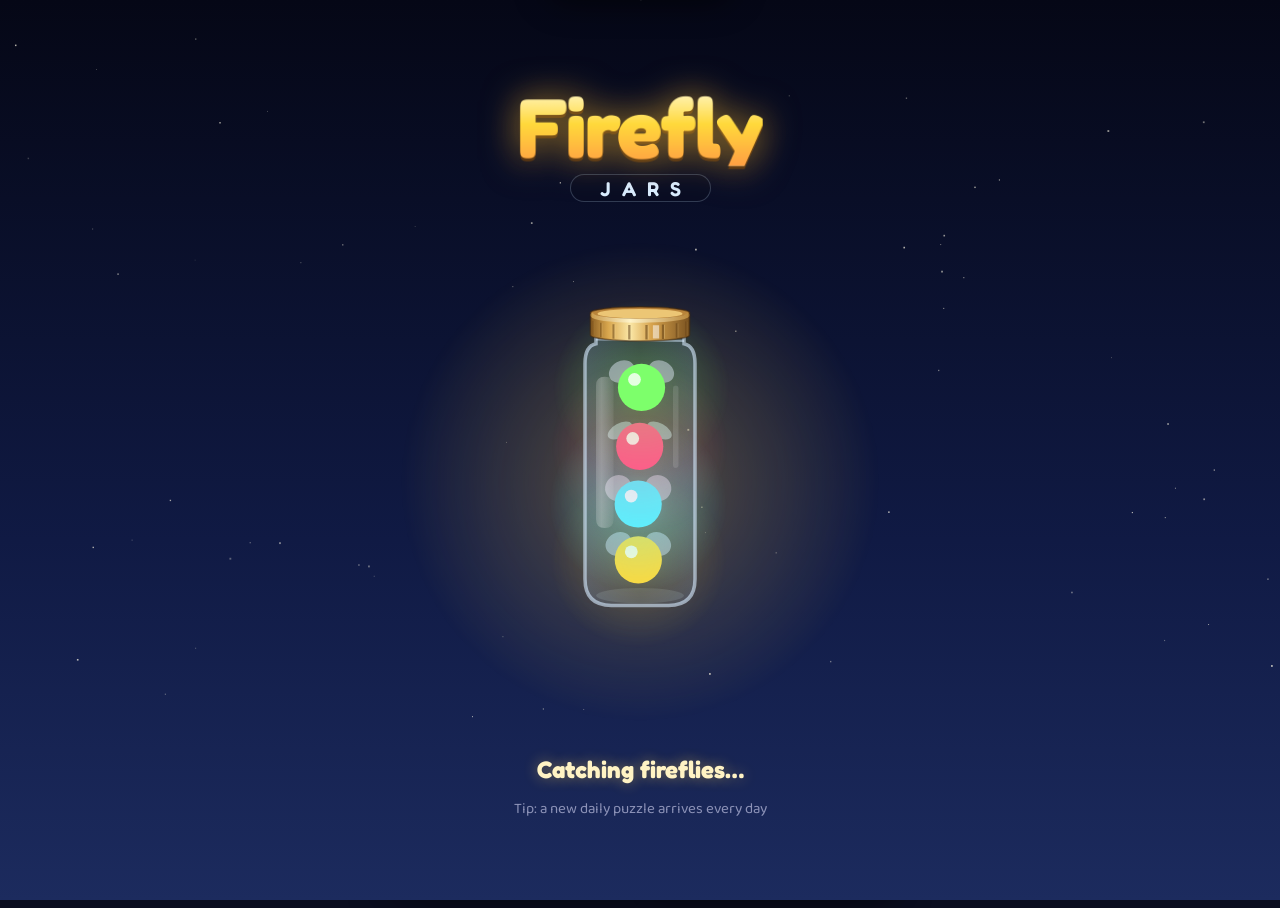
==== commit 86e6c893: "v0.29 (web): popups ignore the finger that opened them Tapping the cracked jar opened "Mend the jar?" ====
--- a/index.html
+++ b/index.html
@@ -461,7 +461,7 @@
         <span class="txt"><b>Daily puzzle</b><span id="dailySub">A new puzzle every day</span></span>
         <span class="streak" id="dailyStreak" hidden></span>
       </button>
-      <div class="note"><span id="soundStatus">Tap anywhere to start the music</span> · Test build v0.28</div>
+      <div class="note"><span id="soundStatus">Tap anywhere to start the music</span> · Test build v0.29</div>
     </div>
   </div>
 </div>
@@ -2705,6 +2705,19 @@
 };
 $("skDone").onclick = () => { $("skins").hidden = true; Snd.play("sfx_drop"); refresh(); };
 $("skinsSide").onclick = () => { Snd.start(); showSkins(); };
+// A popup opened by a press ignores the click from that same press (the finger lifting off).
+// Only a fresh press after the popup is on screen can use its buttons.
+let lastPress = 0;
+document.addEventListener("pointerdown", () => { lastPress = performance.now(); }, true);
+document.querySelectorAll(".overlay").forEach(o => {
+  o._shownAt = o.hidden ? 0 : performance.now();
+  new MutationObserver(() => { if (!o.hidden) o._shownAt = performance.now(); }).observe(o, { attributes: true, attributeFilter: ["hidden"] });
+});
+document.addEventListener("click", e => {
+  if (e.detail === 0) return;   // keyboard
+  const o = e.target.closest && e.target.closest(".overlay");
+  if (o && o._shownAt > lastPress) { e.stopPropagation(); e.preventDefault(); }
+}, true);
 // keep the Skins button just above the Play card, whatever the screen height (Safari's bars make it shorter)
 function placeSkinsBtn() {
   const c = document.querySelector(".panel"), s = document.querySelector(".sideL");
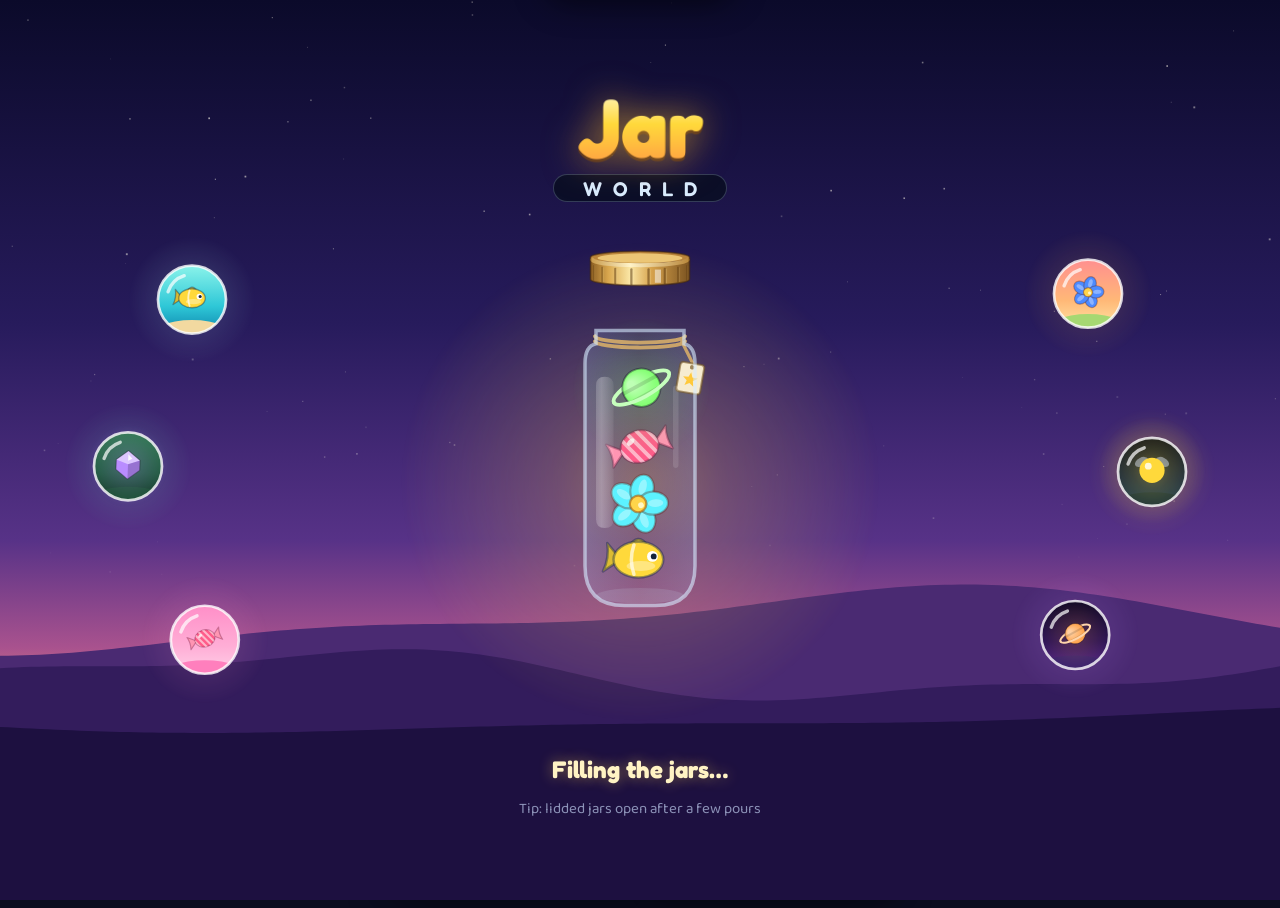
==== commit b853da42: "Jar World v0.30 on the family link; menu jar lid and twine fixed; helpers per world - index.html is " ====
--- a/index.html
+++ b/index.html
@@ -4,12 +4,12 @@
 <meta name="robots" content="noindex, nofollow">
 <meta name="apple-mobile-web-app-capable" content="yes">
 <meta name="mobile-web-app-capable" content="yes">
-<meta name="apple-mobile-web-app-title" content="Firefly Jars">
+<meta name="apple-mobile-web-app-title" content="Jar World">
 <meta name="apple-mobile-web-app-status-bar-style" content="black-translucent">
 <meta name="theme-color" content="#0a0e24">
 <link rel="icon" href="[data-uri]">
 <link rel="apple-touch-icon" href="[data-uri]">
-<title>Firefly Jars</title>
+<title>Jar World</title>
 <meta name="claude:viewport-fit-sides" content="cover">
 <link rel="preconnect" href="https://fonts.googleapis.com">
 <link rel="stylesheet" href="https://fonts.googleapis.com/css2?family=Baloo+2:wght@500;700;800&family=Fredoka:wght@600;700&display=swap">
@@ -405,6 +405,18 @@
 .skinsCard .note { text-align: center; margin-bottom: -4px; }
 .skinsCard .coinBtn { height: 50px; font-size: 19px; }
 .skinsCard .big { min-height: 58px; font-size: 24px; }
+
+/* Jar World: buttons, chips, panels and popups take the colors of the world being played */
+html[data-world="reef"] { --glass-line: rgba(170, 245, 255, .45); --wbg: rgba(6, 64, 88, .86); --wbg2: rgba(4, 40, 62, .95); --wpress: rgba(18, 100, 130, .9); --wshade: rgba(4, 30, 50, .94); }
+html[data-world="sunpetal"] { --glass-line: rgba(255, 215, 170, .55); --wbg: rgba(120, 52, 30, .84); --wbg2: rgba(82, 34, 18, .95); --wpress: rgba(150, 74, 44, .9); --wshade: rgba(60, 24, 12, .94); }
+html[data-world="grove"] { --glass-line: rgba(233, 205, 125, .5); --wbg: rgba(18, 56, 34, .86); --wbg2: rgba(10, 36, 22, .95); --wpress: rgba(34, 86, 54, .9); --wshade: rgba(8, 28, 16, .94); }
+html[data-world="candy"] { --glass-line: rgba(255, 210, 235, .65); --wbg: rgba(150, 38, 96, .84); --wbg2: rgba(104, 22, 66, .95); --wpress: rgba(186, 60, 124, .9); --wshade: rgba(80, 14, 50, .94); }
+html[data-world="space"] { --glass-line: rgba(200, 175, 255, .5); --wbg: rgba(34, 16, 78, .88); --wbg2: rgba(18, 8, 48, .96); --wpress: rgba(60, 34, 120, .9); --wshade: rgba(12, 6, 34, .94); }
+html[data-world]:not([data-world="hub"]):not([data-world="meadow"]) :is(.glass, .chip, .round, .logo-sub) { background: var(--wbg); border-color: var(--glass-line); }
+html[data-world]:not([data-world="hub"]):not([data-world="meadow"]) .glass:active { background: var(--wpress); }
+html[data-world]:not([data-world="hub"]):not([data-world="meadow"]) :is(.card, .panel) { background: linear-gradient(180deg, var(--wbg), var(--wbg2)); border-color: var(--glass-line); }
+html[data-world]:not([data-world="hub"]):not([data-world="meadow"]) .overlay:not(.menu):not(.mapview) { background: var(--wshade); }
+html[data-world]:not([data-world="hub"]):not([data-world="meadow"]) .info { background: var(--wbg); }
 </style>
 
 <canvas id="bgArt" aria-hidden="true"></canvas>
@@ -439,8 +451,8 @@
       <button class="round" id="settingsBtn" aria-label="Settings" data-ico="gear"></button>
     </div>
     <div class="logo">
-      <div class="logo-main">Firefly</div>
-      <div class="logo-sub">JARS</div>
+      <div class="logo-main">Jar</div>
+      <div class="logo-sub">WORLD</div>
     </div>
     <div class="hero-space" id="heroSpace"></div>
     <div class="sideL"><button class="sideBtn" id="skinsSide" aria-label="Skins"><span class="sb" data-ico="skins"></span><b>Skins</b></button></div>
@@ -461,7 +473,7 @@
         <span class="txt"><b>Daily puzzle</b><span id="dailySub">A new puzzle every day</span></span>
         <span class="streak" id="dailyStreak" hidden></span>
       </button>
-      <div class="note"><span id="soundStatus">Tap anywhere to start the music</span> · Test build v0.29</div>
+      <div class="note"><span id="soundStatus">Tap anywhere to start the music</span> · Jar World v0.30</div>
     </div>
   </div>
 </div>
@@ -490,9 +502,9 @@
 <div class="boot" id="boot">
   <canvas id="bootArt" aria-hidden="true"></canvas>
   <div class="boot-ui">
-    <div class="logo"><div class="logo-main">Firefly</div><div class="logo-sub">JARS</div></div>
+    <div class="logo"><div class="logo-main">Jar</div><div class="logo-sub">WORLD</div></div>
     <div class="boot-space"></div>
-    <div class="boot-status" id="bootStatus">Catching fireflies…</div>
+    <div class="boot-status" id="bootStatus">Filling the jars…</div>
     <div class="boot-tip" id="bootTip"></div>
   </div>
 </div>
@@ -615,7 +627,7 @@
 <script>
 // ===================== languages =====================
 // Every text is written in English and looked up here (tools/i18n/strings.py in the repo, shared with the Godot game).
-/*I18N-DATA*/const I18N = {"langs":["en","ar","es","pt","fr","de","tr","ru","ja","ko","zh"],"native":{"en":"English","ar":"العربية","es":"Español","pt":"Português","fr":"Français","de":"Deutsch","tr":"Türkçe","ru":"Русский","ja":"日本語","ko":"한국어","zh":"简体中文"},"months":{"en":{"names":["Jan","Feb","Mar","Apr","May","Jun","Jul","Aug","Sep","Oct","Nov","Dec"],"fmt":"{0} {1}"},"ar":{"names":["يناير","فبراير","مارس","أبريل","مايو","يونيو","يوليو","أغسطس","سبتمبر","أكتوبر","نوفمبر","ديسمبر"],"fmt":"{1} {0}"},"es":{"names":["ene","feb","mar","abr","may","jun","jul","ago","sept","oct","nov","dic"],"fmt":"{1} {0}"},"pt":{"names":["jan","fev","mar","abr","mai","jun","jul","ago","set","out","nov","dez"],"fmt":"{1} {0}"},"fr":{"names":["janv.","févr.","mars","avr.","mai","juin","juil.","août","sept.","oct.","nov.","déc."],"fmt":"{1} {0}"},"de":{"names":["Jan.","Feb.","März","Apr.","Mai","Juni","Juli","Aug.","Sept.","Okt.","Nov.","Dez."],"fmt":"{1}. {0}"},"tr":{"names":["Oca","Şub","Mar","Nis","May","Haz","Tem","Ağu","Eyl","Eki","Kas","Ara"],"fmt":"{1} {0}"},"ru":{"names":["янв.","февр.","марта","апр.","мая","июня","июля","авг.","сент.","окт.","нояб.","дек."],"fmt":"{1} {0}"},"ja":{"names":["1","2","3","4","5","6","7","8","9","10","11","12"],"fmt":"{0}月{1}日"},"ko":{"names":["1","2","3","4","5","6","7","8","9","10","11","12"],"fmt":"{0}월 {1}일"},"zh":{"names":["1","2","3","4","5","6","7","8","9","10","11","12"],"fmt":"{0}月{1}日"}},"t":{"ar":{"Undo":"تراجع","Hint":"تلميح","Play":"العب","Level {0}":"المستوى {0}","Level {0} · {1}":"المستوى {0} · {1}","Tutorial":"تعليمات اللعب","Chapter {0}":"الفصل {0}","Hard":"صعب","Extreme":"خارق","Hard level":"مستوى صعب","Extreme level":"مستوى خارق","Daily puzzle":"لغز اليوم","A new puzzle every day":"لغز جديد كل يوم","Solved! Next puzzle in {0}":"تم الحل! اللغز التالي بعد {0}","Solve today to keep your streak":"حلّه اليوم لتحافظ على سلسلتك","{0}h {1}m":"{0} س {1} د","{0}m":"{0} د","No ads":"بلا إعلانات","Daily":"يومي","Hints":"التلميحات","Coins":"العملات","Hearts":"القلوب","Hearts for Hard and Extreme levels":"قلوب للمستويات الصعبة والخارقة","Full":"ممتلئ","Home":"الرئيسية","Back":"رجوع","Sound":"الصوت","Restart level":"أعد المستوى","Chapter map":"خريطة الفصول","New chapter!":"فصل جديد!","Tap anywhere to start the music":"اضغط في أي مكان لتشغيل الموسيقى","Meadow Glow":"توهج المرج","Willow Pond":"بركة الصفصاف","Moonlit Garden":"حديقة القمر","Lantern Woods":"غابة الفوانيس","Starfall Hills":"تلال الشهب","Misty Marsh":"مستنقع الضباب","Crystal Creek":"جدول الكريستال","Aurora Ridge":"قمة الشفق","Cherry Blossom Grove":"بستان أزهار الكرز","Desert Oasis":"واحة الصحراء","Firefly Falls":"شلالات اليراعات","Mushroom Hollow":"وادي الفطر","Autumn Orchard":"بستان الخريف","Frozen Lake":"البحيرة المتجمدة","Lighthouse Shore":"شاطئ المنارة","Bamboo Valley":"وادي الخيزران","Sunflower Fields":"حقول دوار الشمس","Glowing Lagoon":"البحيرة المضيئة","Floating Isles":"الجزر العائمة","Rainbow Sky":"سماء قوس قزح","1 move left":"بقيت حركة واحدة","{0} moves left":"الحركات المتبقية: {0}","{0} moves. Win for {1} coins + 1 hint":"{0} حركة. اربح {1} عملة وتلميحًا","Limited moves. Win for {0} coins + 1 hint":"حركات محدودة. اربح {0} عملة وتلميحًا","Already solved today. Play again for fun!":"حللته اليوم. العب مجددًا للمتعة!","New: {0}":"جديد: {0}","Got it":"فهمت","Color jars":"جرار الألوان","A jar with a colored ribbon on its neck only accepts fireflies of that color. Plan ahead!":"الجرة التي على عنقها شريط ملوّن تقبل اليراعات من ذلك اللون فقط. خطّط مسبقًا!","Lidded jars":"جرار مغطاة","The fireflies in a lidded jar are asleep. The number counts down by one with every pour you make. At zero, the lid pops off and you can use the jar.":"اليراعات في الجرة المغطاة نائمة. ينقص الرقم واحدًا مع كل سكبة تقوم بها. عند الصفر ينفتح الغطاء ويمكنك استخدام الجرة.","The cracked jar":"الجرة المكسورة","This jar is cracked. Tap it, and two helper fireflies will fly in and mend it. Then it's one more empty jar for this level.":"هذه الجرة مكسورة. اضغط عليها وستأتي يراعتان مساعدتان لإصلاحها. بعدها تصبح جرة فارغة إضافية لهذا المستوى.","A new puzzle every day, with color jars and a lid. Solve it every day to grow your streak.":"لغز جديد كل يوم فيه جرار ألوان وغطاء. حلّه كل يوم لتطيل سلسلتك.","The 5th level of every chapter is Hard: more colors and a move limit (the number under the level). Win for 25 coins and a hint. If you give up, you lose a heart.":"المستوى الخامس في كل فصل صعب: ألوان أكثر وعدد حركات محدود (الرقم تحت المستوى). اربح 25 عملة وتلميحًا. إذا استسلمت تخسر قلبًا.","The last level of every chapter is Extreme: even more colors and fewer spare moves. Win for 50 coins and a hint. If you give up, you lose a heart.":"آخر مستوى في كل فصل خارق: ألوان أكثر وحركات احتياطية أقل. اربح 50 عملة وتلميحًا. إذا استسلمت تخسر قلبًا.","You lost a heart. You have 5 for Hard and Extreme levels, and one comes back every 20 minutes. Normal levels never cost hearts.":"خسرت قلبًا. لديك 5 قلوب للمستويات الصعبة والخارقة، ويعود قلب كل 20 دقيقة. المستويات العادية لا تكلّف قلوبًا أبدًا.","You earn coins for every level you solve. Spend them on hints, undos, extra moves, hearts and mending cracked jars.":"تربح عملات مع كل مستوى تحله. أنفقها على التلميحات والتراجع والحركات الإضافية والقلوب وإصلاح الجرار المكسورة.","Your firefly trail":"مسار اليراعات","Every level is a stone on this trail. Gold ones are done and yours glows. Hard levels have a pink star, Extreme levels a gold crown. Tap your level or Play to start.":"كل مستوى حجر على هذا المسار. الأحجار الذهبية منتهية وحجرك يتوهج. المستويات الصعبة عليها نجمة وردية والخارقة تاج ذهبي. اضغط مستواك أو العب للبدء.","Tap this jar to pick up the top fireflies":"اضغط على هذه الجرة لرفع اليراعات العلوية","Now tap this jar to pour them in":"الآن اضغط على هذه الجرة لتسكبها فيها","Now try dragging: hold this jar and slide to the glowing one":"جرّب السحب الآن: أمسك هذه الجرة واسحبها إلى الجرة المتوهجة","Drag them to the glowing jar, or tap it":"اسحبها إلى الجرة المتوهجة أو اضغط عليها","Now finish it yourself: one color in each jar!":"الآن أكمل بنفسك: لون واحد في كل جرة!","This jar opens after 1 more pour":"تنفتح هذه الجرة بعد سكبة واحدة","This jar opens after {0} more pours":"تنفتح هذه الجرة بعد {0} سكبات","That jar only takes {0} fireflies":"هذه الجرة تقبل اليراعات ذات اللون {0} فقط","yellow":"الأصفر","sky blue":"الأزرق السماوي","pink":"الوردي","green":"الأخضر","violet":"البنفسجي","orange":"البرتقالي","blue":"الأزرق","white":"الأبيض","red":"الأحمر","mint":"النعناعي","A lid popped open!":"انفتح غطاء!","You're stuck. Try Undo or Restart":"علقت. جرّب التراجع أو إعادة البدء","Pour the glowing jar into the other one":"اسكب الجرة المتوهجة في الأخرى","Sound on":"الصوت يعمل","Sound is blocked here. Try opening the link in Safari":"الصوت محظور هنا. جرّب فتح الرابط في Safari","The jar is mended!":"تم إصلاح الجرة!","All glowing!":"كلها تتوهج!","Solved in {0} moves":"تم الحل في {0} حركة","Well done!":"أحسنت!","That's all there is to it.":"هذا كل ما في الأمر.","Back to menu":"العودة للقائمة","Daily solved!":"تم حل لغز اليوم!","{0}-day streak, +1 hint":"سلسلة {0} أيام، وتلميح إضافي","Come back tomorrow for a new puzzle.":"عد غدًا للغز جديد.","Back to levels":"العودة للمستويات","Next level":"المستوى التالي","Hard level beaten!":"تغلبت على المستوى الصعب!","Extreme level beaten!":"تغلبت على المستوى الخارق!","+1 hint":"تلميح إضافي","Double it ▶":"ضاعفها ▶","Double it: +{0}":"ضاعفها واربح {0}","Watch a video: +{0} more coins":"شاهد فيديو واربح {0} عملة إضافية","Out of moves":"نفدت الحركات","So close! Watch a short video for 5 more moves, or try the level again.":"كدت تنجح! شاهد فيديو قصيرًا لتحصل على 5 حركات إضافية، أو أعد المحاولة.","+5 moves ▶":"5 حركات إضافية ▶","+5 moves":"5 حركات إضافية","+5 moves for {0}":"5 حركات إضافية مقابل {0}","Try again (−1 heart)":"أعد المحاولة (تخسر قلبًا)","{0} coins":"{0} عملة","+{0} coins":"حصلت على {0} عملة","{0} needed · you have {1}":"تحتاج {0} · لديك {1}","Use {0}":"استخدم {0}","Mend for {0}":"أصلحها مقابل {0}","Free video":"فيديو مجاني","Watch a video ▶":"شاهد فيديو ▶","Not now":"ليس الآن","Need a hint?":"تحتاج تلميحًا؟","You're out of hints. Watch a short video for a free one, or use your coins.":"نفدت تلميحاتك. شاهد فيديو قصيرًا لتحصل على واحد مجانًا، أو استخدم عملاتك.","One more undo?":"تراجع إضافي؟","You've used this level's 3 undos. Watch a short video for one more, or use your coins.":"استخدمت مرات التراجع الثلاث في هذا المستوى. شاهد فيديو قصيرًا لتحصل على واحدة أخرى، أو استخدم عملاتك.","Mend the jar?":"إصلاح الجرة؟","Two helper fireflies will repair the cracked jar, so you get one more empty jar for this level.":"ستصلح يراعتان مساعدتان الجرة المكسورة، فتحصل على جرة فارغة إضافية لهذا المستوى.","No video available right now":"لا يوجد فيديو متاح الآن","No video available right now. Try again soon":"لا يوجد فيديو متاح الآن. حاول بعد قليل","TEST AD":"إعلان تجريبي","Video ad":"إعلان فيديو","Ad break":"فاصل إعلاني","Watch to the end for your reward":"شاهد حتى النهاية لتحصل على مكافأتك","In the real game, a video plays here":"في اللعبة الحقيقية يُعرض فيديو هنا","In the real game, a short ad plays here":"في اللعبة الحقيقية يُعرض إعلان قصير هنا","Close ✕":"إغلاق ✕","Settings":"الإعدادات","Music":"الموسيقى","Sounds":"المؤثرات","Vibration":"الاهتزاز","Color-blind mode":"وضع عمى الألوان","A shape on every firefly color":"شكل على كل لون من اليراعات","Language":"اللغة","Automatic":"تلقائي","Remove ads · {0}":"إزالة الإعلانات · {0}","Ads removed ✓":"تمت إزالة الإعلانات ✓","Restore purchases":"استعادة المشتريات","Show tutorial again":"أعرض التعليمات مجددًا","Privacy policy":"سياسة الخصوصية","Done":"تم","Close":"إغلاق","ON":"تشغيل","OFF":"إيقاف","TEST STORE":"متجر تجريبي","Remove ads":"إزالة الإعلانات","No more ads between levels, forever. Videos you choose to watch for rewards stay available.":"لا إعلانات بين المستويات بعد الآن، وللأبد. وتبقى فيديوهات المكافآت التي تختار مشاهدتها متاحة.","In the real game, the App Store or Google Play asks you to confirm. No money is charged in this test version.":"في اللعبة الحقيقية يطلب منك App Store أو Google Play التأكيد. لا يتم خصم أي مبلغ في هذه النسخة التجريبية.","Buy for {0}":"اشترِ بـ {0}","Cancel":"إلغاء","Thank you!":"شكرًا لك!","Purchase":"الشراء","Ads between levels are gone":"اختفت الإعلانات بين المستويات","Ads are already removed":"الإعلانات مزالة بالفعل","Remove ads is active":"إزالة الإعلانات مفعّلة","No purchases found":"لم يتم العثور على مشتريات","The purchase didn't go through":"لم تكتمل عملية الشراء","The purchase didn't go through: {0}":"لم تكتمل عملية الشراء: {0}","Next heart in {0}":"القلب التالي بعد {0}","You have a heart again!":"لديك قلب من جديد!","Restart this level?":"إعادة هذا المستوى؟","Leave this level?":"مغادرة هذا المستوى؟","You'll lose a heart. Hard and Extreme levels cost a heart when you give up. You have {0} left.":"ستخسر قلبًا. المستويات الصعبة والخارقة تكلّف قلبًا عند الاستسلام. يتبقى لديك {0}.","Restart (−1 heart)":"إعادة (تخسر قلبًا)","Leave (−1 heart)":"مغادرة (تخسر قلبًا)","Keep playing":"واصل اللعب","Out of hearts":"نفدت القلوب","Hard and Extreme levels need a heart. One comes back every 20 minutes, and the daily puzzle is always free.":"المستويات الصعبة والخارقة تحتاج قلبًا. يعود قلب كل 20 دقيقة، ولغز اليوم مجاني دائمًا.","Video: +1 heart":"فيديو: قلب إضافي","Free video: +1 heart":"فيديو مجاني: قلب إضافي","+1 heart for {0}":"قلب إضافي مقابل {0}","+1 heart":"قلب إضافي","Wait":"انتظر","Daily rewards":"المكافآت اليومية","Claim today's gift":"استلم هدية اليوم","Today's gift is claimed ✓":"تم استلام هدية اليوم ✓","Day {0}":"اليوم {0}","Day {0} gift":"هدية اليوم {0}","1 hint":"تلميح واحد","{0} hints":"{0} تلميحات","+{0} hints":"حصلت على {0} تلميحات","Full hearts":"قلوب ممتلئة","Hearts refilled":"امتلأت القلوب","Come back every day for a new gift. Day 7 is the biggest! Miss a day and it starts again.":"عد كل يوم لهدية جديدة. هدية اليوم السابع هي الأكبر! إذا فاتك يوم تبدأ من جديد.","Come back tomorrow for day {0}. Miss a day and it starts again from day 1.":"عد غدًا لهدية اليوم {0}. إذا فاتك يوم تبدأ من اليوم 1.","Trophies":"الجوائز","Trophy unlocked":"حصلت على جائزة","{0} of {1} unlocked":"{0} من {1} مفتوحة","Leaderboards":"لوحات الصدارة","In the phone app, trophies and leaderboards also show in Game Center (iPhone) or Google Play Games (Android), and your progress is backed up there.":"في تطبيق الهاتف تظهر الجوائز ولوحات الصدارة أيضًا في Game Center (آيفون) أو Google Play Games (أندرويد)، ويُحفظ تقدمك هناك.","Trophies and leaderboards also show in Game Center (iPhone) or Google Play Games (Android) when you're signed in, and your progress is backed up there.":"عند تسجيل الدخول تظهر الجوائز ولوحات الصدارة أيضًا في Game Center (آيفون) أو Google Play Games (أندرويد)، ويُحفظ تقدمك هناك.","First glow":"أول توهج","Finish level 1":"أنهِ المستوى 1","Night walker":"سائر الليل","Reach level 10":"صِل إلى المستوى 10","Lantern keeper":"حارس الفانوس","Reach level 25":"صِل إلى المستوى 25","Starlight":"ضوء النجوم","Reach level 50":"صِل إلى المستوى 50","Firefly master":"سيد اليراعات","Reach level 100":"صِل إلى المستوى 100","Brave heart":"قلب شجاع","Beat a hard level":"تغلب على مستوى صعب","Unshakable":"لا يتزعزع","Beat 10 hard levels":"تغلب على 10 مستويات صعبة","Fearless":"بلا خوف","Beat an Extreme level":"تغلب على مستوى خارق","Pure skill":"مهارة خالصة","Beat a hard level without a hint":"تغلب على مستوى صعب دون تلميح","Early bird":"الطائر المبكر","Solve a daily puzzle":"حل لغز اليوم","Week of light":"أسبوع من النور","Reach a 7-day daily streak":"حقق سلسلة من 7 أيام","Jar mender":"مُصلح الجرار","Mend a cracked jar":"أصلح جرة مكسورة","Treasure jar":"جرة الكنز","Hold 500 coins at once":"امتلك 500 عملة في وقت واحد","Catching fireflies…":"نجمع اليراعات…","Tap to play":"اضغط للعب","Ready!":"جاهز!","Tip: tap a jar, then tap another jar to pour":"نصيحة: اضغط على جرة ثم على جرة أخرى لتسكب","Tip: a jar with a ribbon only takes that color":"نصيحة: الجرة ذات الشريط تقبل لونها فقط","Tip: lidded jars open after a few pours":"نصيحة: الجرار المغطاة تنفتح بعد بضع سكبات","Tip: a new daily puzzle arrives every day":"نصيحة: لغز يومي جديد يصل كل يوم","Skill streak":"سلسلة المهارة","Finish a level within the target moves, without a hint, and your streak grows. On Hard and Extreme levels, win with 3 or more moves to spare without losing a heart. Bonus coins at 3, 5 and 10 in a row! Miss, and it starts again from 0.":"أنهِ المستوى ضمن عدد الحركات المطلوب ومن دون تلميح، فتكبر سلسلتك. في المستويات الصعبة والخارقة، اربح ومعك 3 حركات متبقية أو أكثر من دون أن تخسر قلبًا. تحصل على عملات إضافية عند 3 و5 و10 مرات متتالية! وإن لم تنجح، تبدأ السلسلة من الصفر.","Target: {0} / {1}":"الهدف: {0} / {1}","Skill streak: {0}":"سلسلة المهارة: {0}","Streak bonus: +{0} coins":"مكافأة السلسلة: {0} عملة","Streak lost: over the target moves":"انتهت السلسلة: تجاوزت عدد الحركات المطلوب","Streak lost: a hint was used":"انتهت السلسلة: استخدمت تلميحًا","Streak lost: a heart was lost":"انتهت السلسلة: خسرت قلبًا","Streak lost: win with 3 moves to spare":"انتهت السلسلة: يجب أن تبقى 3 حركات","Move the glowing fireflies into the gold jar":"انقل اليراعات المضيئة إلى الجرة الذهبية","Skins":"المظاهر","Jars":"الجِرار","Fireflies":"اليراعات","Get more coins":"احصل على المزيد من العملات","In use":"مستخدم","Owned":"تملكه","Tap a look to choose it":"اضغط على مظهر لتختاره","You're using it now":"أنت تستخدمه الآن","New look!":"مظهر جديد!","Privacy choices":"خيارات الخصوصية","Clear glass":"زجاج شفاف","Frosted glass":"زجاج مثلّج","Honey glass":"زجاج العسل","Moonlight glass":"زجاج القمر","Rose glass":"زجاج الورد","Classic":"الكلاسيكي","Little antennae":"قرون صغيرة","Fairy wings":"أجنحة الجنية","Royal crown":"التاج الملكي"},"es":{"Undo":"Deshacer","Hint":"Pista","Play":"Jugar","Level {0}":"Nivel {0}","Level {0} · {1}":"Nivel {0} · {1}","Tutorial":"Tutorial","Chapter {0}":"Capítulo {0}","Hard":"Difícil","Extreme":"Extremo","Hard level":"Nivel difícil","Extreme level":"Nivel extremo","Daily puzzle":"Puzle diario","A new puzzle every day":"Un puzle nuevo cada día","Solved! Next puzzle in {0}":"¡Resuelto! Siguiente en {0}","Solve today to keep your streak":"Resuélvelo hoy para mantener tu racha","{0}h {1}m":"{0} h {1} min","{0}m":"{0} min","No ads":"Sin anuncios","Daily":"Diario","Hints":"Pistas","Coins":"Monedas","Hearts":"Corazones","Hearts for Hard and Extreme levels":"Corazones para niveles difíciles y extremos","Full":"Lleno","Home":"Inicio","Back":"Atrás","Sound":"Sonido","Restart level":"Reiniciar nivel","Chapter map":"Mapa de capítulos","New chapter!":"¡Nuevo capítulo!","Tap anywhere to start the music":"Toca en cualquier parte para iniciar la música","Meadow Glow":"Prado brillante","Willow Pond":"Estanque de sauces","Moonlit Garden":"Jardín de luna","Lantern Woods":"Bosque de faroles","Starfall Hills":"Colinas estrelladas","Misty Marsh":"Pantano brumoso","Crystal Creek":"Arroyo de cristal","Aurora Ridge":"Cumbre de la aurora","Cherry Blossom Grove":"Bosque de cerezos","Desert Oasis":"Oasis del desierto","Firefly Falls":"Cascada de luciérnagas","Mushroom Hollow":"Hondonada de setas","Autumn Orchard":"Huerto otoñal","Frozen Lake":"Lago helado","Lighthouse Shore":"Costa del faro","Bamboo Valley":"Valle de bambú","Sunflower Fields":"Campos de girasoles","Glowing Lagoon":"Laguna brillante","Floating Isles":"Islas flotantes","Rainbow Sky":"Cielo arcoíris","1 move left":"Queda 1 movimiento","{0} moves left":"Quedan {0} movimientos","{0} moves. Win for {1} coins + 1 hint":"{0} movimientos. Gana {1} monedas + 1 pista","Limited moves. Win for {0} coins + 1 hint":"Movimientos limitados. Gana {0} monedas + 1 pista","Already solved today. Play again for fun!":"Ya lo resolviste hoy. ¡Juega otra vez por diversión!","New: {0}":"Nuevo: {0}","Got it":"Entendido","Color jars":"Frascos de color","A jar with a colored ribbon on its neck only accepts fireflies of that color. Plan ahead!":"Un frasco con un lazo de color en el cuello solo acepta luciérnagas de ese color. ¡Planea con antelación!","Lidded jars":"Frascos con tapa","The fireflies in a lidded jar are asleep. The number counts down by one with every pour you make. At zero, the lid pops off and you can use the jar.":"Las luciérnagas de un frasco con tapa están dormidas. El número baja uno con cada vertido que hagas. Al llegar a cero, la tapa salta y puedes usar el frasco.","The cracked jar":"El frasco roto","This jar is cracked. Tap it, and two helper fireflies will fly in and mend it. Then it's one more empty jar for this level.":"Este frasco está roto. Tócalo y dos luciérnagas ayudantes vendrán a arreglarlo. Así tendrás un frasco vacío más en este nivel.","A new puzzle every day, with color jars and a lid. Solve it every day to grow your streak.":"Un puzle nuevo cada día, con frascos de color y una tapa. Resuélvelo a diario para aumentar tu racha.","The 5th level of every chapter is Hard: more colors and a move limit (the number under the level). Win for 25 coins and a hint. If you give up, you lose a heart.":"El 5.º nivel de cada capítulo es difícil: más colores y un límite de movimientos (el número bajo el nivel). Gana 25 monedas y una pista. Si te rindes, pierdes un corazón.","The last level of every chapter is Extreme: even more colors and fewer spare moves. Win for 50 coins and a hint. If you give up, you lose a heart.":"El último nivel de cada capítulo es extremo: aún más colores y menos movimientos de sobra. Gana 50 monedas y una pista. Si te rindes, pierdes un corazón.","You lost a heart. You have 5 for Hard and Extreme levels, and one comes back every 20 minutes. Normal levels never cost hearts.":"Perdiste un corazón. Tienes 5 para los niveles difíciles y extremos, y recuperas uno cada 20 minutos. Los niveles normales nunca cuestan corazones.","You earn coins for every level you solve. Spend them on hints, undos, extra moves, hearts and mending cracked jars.":"Ganas monedas por cada nivel que resuelves. Úsalas en pistas, deshacer, movimientos extra, corazones y para arreglar frascos rotos.","Your firefly trail":"Tu sendero de luciérnagas","Every level is a stone on this trail. Gold ones are done and yours glows. Hard levels have a pink star, Extreme levels a gold crown. Tap your level or Play to start.":"Cada nivel es una piedra del sendero. Las doradas están completadas y la tuya brilla. Los niveles difíciles tienen una estrella rosa y los extremos una corona dorada. Toca tu nivel o Jugar para empezar.","Tap this jar to pick up the top fireflies":"Toca este frasco para tomar las luciérnagas de arriba","Now tap this jar to pour them in":"Ahora toca este frasco para verterlas","Now try dragging: hold this jar and slide to the glowing one":"Ahora prueba a arrastrar: mantén este frasco y deslízalo al que brilla","Drag them to the glowing jar, or tap it":"Arrástralas al frasco que brilla o tócalo","Now finish it yourself: one color in each jar!":"Ahora termina tú: ¡un color en cada frasco!","This jar opens after 1 more pour":"Este frasco se abre tras 1 vertido más","This jar opens after {0} more pours":"Este frasco se abre tras {0} vertidos más","That jar only takes {0} fireflies":"Ese frasco solo acepta luciérnagas de color {0}","yellow":"amarillo","sky blue":"celeste","pink":"rosa","green":"verde","violet":"violeta","orange":"naranja","blue":"azul","white":"blanco","red":"rojo","mint":"menta","A lid popped open!":"¡Se abrió una tapa!","You're stuck. Try Undo or Restart":"Estás atascado. Prueba Deshacer o Reiniciar","Pour the glowing jar into the other one":"Vierte el frasco que brilla en el otro","Sound on":"Sonido activado","Sound is blocked here. Try opening the link in Safari":"El sonido está bloqueado aquí. Abre el enlace en Safari","The jar is mended!":"¡El frasco está arreglado!","All glowing!":"¡Todo brilla!","Solved in {0} moves":"Resuelto en {0} movimientos","Well done!":"¡Bien hecho!","That's all there is to it.":"Eso es todo.","Back to menu":"Volver al menú","Daily solved!":"¡Puzle diario resuelto!","{0}-day streak, +1 hint":"Racha de {0} días, +1 pista","Come back tomorrow for a new puzzle.":"Vuelve mañana para un nuevo puzle.","Back to levels":"Volver a los niveles","Next level":"Siguiente nivel","Hard level beaten!":"¡Nivel difícil superado!","Extreme level beaten!":"¡Nivel extremo superado!","+1 hint":"+1 pista","Double it ▶":"Duplícalas ▶","Double it: +{0}":"Duplícalas: +{0}","Watch a video: +{0} more coins":"Mira un video: +{0} monedas más","Out of moves":"Sin movimientos","So close! Watch a short video for 5 more moves, or try the level again.":"¡Casi! Mira un video corto para 5 movimientos más o vuelve a intentarlo.","+5 moves ▶":"+5 movimientos ▶","+5 moves":"+5 movimientos","+5 moves for {0}":"+5 movimientos por {0}","Try again (−1 heart)":"Reintentar (−1 corazón)","{0} coins":"{0} monedas","+{0} coins":"+{0} monedas","{0} needed · you have {1}":"Necesitas {0} · tienes {1}","Use {0}":"Usar {0}","Mend for {0}":"Arreglar por {0}","Free video":"Video gratis","Watch a video ▶":"Ver un video ▶","Not now":"Ahora no","Need a hint?":"¿Necesitas una pista?","You're out of hints. Watch a short video for a free one, or use your coins.":"No te quedan pistas. Mira un video corto para conseguir una gratis o usa tus monedas.","One more undo?":"¿Un deshacer más?","You've used this level's 3 undos. Watch a short video for one more, or use your coins.":"Ya usaste los 3 deshacer de este nivel. Mira un video corto para uno más o usa tus monedas.","Mend the jar?":"¿Arreglar el frasco?","Two helper fireflies will repair the cracked jar, so you get one more empty jar for this level.":"Dos luciérnagas ayudantes arreglarán el frasco roto y tendrás un frasco vacío más en este nivel.","No video available right now":"No hay videos disponibles ahora","No video available right now. Try again soon":"No hay videos disponibles ahora. Inténtalo pronto","TEST AD":"ANUNCIO DE PRUEBA","Video ad":"Anuncio en video","Ad break":"Pausa publicitaria","Watch to the end for your reward":"Mira hasta el final para tu premio","In the real game, a video plays here":"En el juego real, aquí se reproduce un video","In the real game, a short ad plays here":"En el juego real, aquí se reproduce un anuncio corto","Close ✕":"Cerrar ✕","Settings":"Ajustes","Music":"Música","Sounds":"Sonidos","Vibration":"Vibración","Color-blind mode":"Modo daltónico","A shape on every firefly color":"Una forma en cada color de luciérnaga","Language":"Idioma","Automatic":"Automático","Remove ads · {0}":"Quitar anuncios · {0}","Ads removed ✓":"Anuncios quitados ✓","Restore purchases":"Restaurar compras","Show tutorial again":"Ver el tutorial otra vez","Privacy policy":"Política de privacidad","Done":"Listo","Close":"Cerrar","ON":"SÍ","OFF":"NO","TEST STORE":"TIENDA DE PRUEBA","Remove ads":"Quitar anuncios","No more ads between levels, forever. Videos you choose to watch for rewards stay available.":"Nunca más anuncios entre niveles. Los videos que elijas ver por premios siguen disponibles.","In the real game, the App Store or Google Play asks you to confirm. No money is charged in this test version.":"En el juego real, App Store o Google Play te pedirán confirmar. En esta versión de prueba no se cobra nada.","Buy for {0}":"Comprar por {0}","Cancel":"Cancelar","Thank you!":"¡Gracias!","Purchase":"Compra","Ads between levels are gone":"Ya no hay anuncios entre niveles","Ads are already removed":"Los anuncios ya están quitados","Remove ads is active":"Quitar anuncios está activo","No purchases found":"No se encontraron compras","The purchase didn't go through":"La compra no se completó","The purchase didn't go through: {0}":"La compra no se completó: {0}","Next heart in {0}":"Próximo corazón en {0}","You have a heart again!":"¡Ya tienes un corazón!","Restart this level?":"¿Reiniciar este nivel?","Leave this level?":"¿Salir de este nivel?","You'll lose a heart. Hard and Extreme levels cost a heart when you give up. You have {0} left.":"Perderás un corazón. Los niveles difíciles y extremos cuestan un corazón si te rindes. Te quedan {0}.","Restart (−1 heart)":"Reiniciar (−1 corazón)","Leave (−1 heart)":"Salir (−1 corazón)","Keep playing":"Seguir jugando","Out of hearts":"Sin corazones","Hard and Extreme levels need a heart. One comes back every 20 minutes, and the daily puzzle is always free.":"Los niveles difíciles y extremos necesitan un corazón. Recuperas uno cada 20 minutos y el puzle diario siempre es gratis.","Video: +1 heart":"Video: +1 corazón","Free video: +1 heart":"Video gratis: +1 corazón","+1 heart for {0}":"+1 corazón por {0}","+1 heart":"+1 corazón","Wait":"Esperar","Daily rewards":"Premios diarios","Claim today's gift":"Recoge el regalo de hoy","Today's gift is claimed ✓":"Regalo de hoy recogido ✓","Day {0}":"Día {0}","Day {0} gift":"Regalo del día {0}","1 hint":"1 pista","{0} hints":"{0} pistas","+{0} hints":"+{0} pistas","Full hearts":"Corazones llenos","Hearts refilled":"Corazones recargados","Come back every day for a new gift. Day 7 is the biggest! Miss a day and it starts again.":"Vuelve cada día por un regalo nuevo. ¡El día 7 es el mejor! Si faltas un día, empieza de nuevo.","Come back tomorrow for day {0}. Miss a day and it starts again from day 1.":"Vuelve mañana por el día {0}. Si faltas un día, vuelves al día 1.","Trophies":"Trofeos","Trophy unlocked":"Trofeo desbloqueado","{0} of {1} unlocked":"{0} de {1} desbloqueados","Leaderboards":"Clasificaciones","In the phone app, trophies and leaderboards also show in Game Center (iPhone) or Google Play Games (Android), and your progress is backed up there.":"En la app del teléfono, los trofeos y clasificaciones también aparecen en Game Center (iPhone) o Google Play Games (Android), y tu progreso se guarda allí.","Trophies and leaderboards also show in Game Center (iPhone) or Google Play Games (Android) when you're signed in, and your progress is backed up there.":"Si inicias sesión, los trofeos y clasificaciones también aparecen en Game Center (iPhone) o Google Play Games (Android), y tu progreso se guarda allí.","First glow":"Primer brillo","Finish level 1":"Completa el nivel 1","Night walker":"Paseante nocturno","Reach level 10":"Llega al nivel 10","Lantern keeper":"Guardián del farol","Reach level 25":"Llega al nivel 25","Starlight":"Luz de estrellas","Reach level 50":"Llega al nivel 50","Firefly master":"Maestro luciérnaga","Reach level 100":"Llega al nivel 100","Brave heart":"Corazón valiente","Beat a hard level":"Supera un nivel difícil","Unshakable":"Inquebrantable","Beat 10 hard levels":"Supera 10 niveles difíciles","Fearless":"Intrépido","Beat an Extreme level":"Supera un nivel extremo","Pure skill":"Pura habilidad","Beat a hard level without a hint":"Supera un nivel difícil sin pistas","Early bird":"Madrugador","Solve a daily puzzle":"Resuelve un puzle diario","Week of light":"Semana de luz","Reach a 7-day daily streak":"Logra una racha diaria de 7 días","Jar mender":"Reparador de frascos","Mend a cracked jar":"Arregla un frasco roto","Treasure jar":"Frasco del tesoro","Hold 500 coins at once":"Ten 500 monedas a la vez","Catching fireflies…":"Atrapando luciérnagas…","Tap to play":"Toca para jugar","Ready!":"¡Listo!","Tip: tap a jar, then tap another jar to pour":"Consejo: toca un frasco y luego otro para verter","Tip: a jar with a ribbon only takes that color":"Consejo: un frasco con lazo solo acepta ese color","Tip: lidded jars open after a few pours":"Consejo: los frascos con tapa se abren tras unos vertidos","Tip: a new daily puzzle arrives every day":"Consejo: cada día llega un nuevo puzle diario","Skill streak":"Racha de habilidad","Finish a level within the target moves, without a hint, and your streak grows. On Hard and Extreme levels, win with 3 or more moves to spare without losing a heart. Bonus coins at 3, 5 and 10 in a row! Miss, and it starts again from 0.":"Termina un nivel dentro de los movimientos objetivo, sin pistas, y tu racha crece. En los niveles difíciles y extremos, gana con 3 o más movimientos de sobra sin perder un corazón. ¡Monedas extra al llegar a 3, 5 y 10 seguidos! Si fallas, vuelve a empezar desde 0.","Target: {0} / {1}":"Objetivo: {0} / {1}","Skill streak: {0}":"Racha de habilidad: {0}","Streak bonus: +{0} coins":"Premio de racha: +{0} monedas","Streak lost: over the target moves":"Racha perdida: superaste el objetivo","Streak lost: a hint was used":"Racha perdida: usaste una pista","Streak lost: a heart was lost":"Racha perdida: perdiste un corazón","Streak lost: win with 3 moves to spare":"Racha perdida: gana con 3 movimientos de sobra","Move the glowing fireflies into the gold jar":"Mueve las luciérnagas brillantes al frasco dorado","Skins":"Aspectos","Jars":"Frascos","Fireflies":"Luciérnagas","Get more coins":"Consigue más monedas","In use":"En uso","Owned":"Tuyo","Tap a look to choose it":"Toca un aspecto para elegirlo","You're using it now":"Ya lo estás usando","New look!":"¡Nuevo aspecto!","Privacy choices":"Opciones de privacidad","Clear glass":"Cristal claro","Frosted glass":"Cristal escarchado","Honey glass":"Cristal de miel","Moonlight glass":"Cristal lunar","Rose glass":"Cristal rosa","Classic":"Clásico","Little antennae":"Antenitas","Fairy wings":"Alas de hada","Royal crown":"Corona real"},"pt":{"Undo":"Desfazer","Hint":"Dica","Play":"Jogar","Level {0}":"Nível {0}","Level {0} · {1}":"Nível {0} · {1}","Tutorial":"Tutorial","Chapter {0}":"Capítulo {0}","Hard":"Difícil","Extreme":"Extremo","Hard level":"Nível difícil","Extreme level":"Nível extremo","Daily puzzle":"Desafio diário","A new puzzle every day":"Um desafio novo todo dia","Solved! Next puzzle in {0}":"Resolvido! Próximo em {0}","Solve today to keep your streak":"Resolva hoje para manter a sequência","{0}h {1}m":"{0}h {1}min","{0}m":"{0}min","No ads":"Sem anúncios","Daily":"Diário","Hints":"Dicas","Coins":"Moedas","Hearts":"Corações","Hearts for Hard and Extreme levels":"Corações para níveis difíceis e extremos","Full":"Cheio","Home":"Início","Back":"Voltar","Sound":"Som","Restart level":"Reiniciar nível","Chapter map":"Mapa de capítulos","New chapter!":"Novo capítulo!","Tap anywhere to start the music":"Toque em qualquer lugar para tocar a música","Meadow Glow":"Brilho do Prado","Willow Pond":"Lago dos Salgueiros","Moonlit Garden":"Jardim ao Luar","Lantern Woods":"Bosque das Lanternas","Starfall Hills":"Colinas Estreladas","Misty Marsh":"Pântano Nebuloso","Crystal Creek":"Riacho de Cristal","Aurora Ridge":"Serra da Aurora","Cherry Blossom Grove":"Bosque das Cerejeiras","Desert Oasis":"Oásis do Deserto","Firefly Falls":"Cachoeira dos Vaga-lumes","Mushroom Hollow":"Vale dos Cogumelos","Autumn Orchard":"Pomar de Outono","Frozen Lake":"Lago Congelado","Lighthouse Shore":"Praia do Farol","Bamboo Valley":"Vale do Bambu","Sunflower Fields":"Campos de Girassóis","Glowing Lagoon":"Lagoa Brilhante","Floating Isles":"Ilhas Flutuantes","Rainbow Sky":"Céu Arco-íris","1 move left":"Resta 1 jogada","{0} moves left":"Restam {0} jogadas","{0} moves. Win for {1} coins + 1 hint":"{0} jogadas. Ganhe {1} moedas + 1 dica","Limited moves. Win for {0} coins + 1 hint":"Jogadas limitadas. Ganhe {0} moedas + 1 dica","Already solved today. Play again for fun!":"Já resolvido hoje. Jogue de novo por diversão!","New: {0}":"Novo: {0}","Got it":"Entendi","Color jars":"Potes coloridos","A jar with a colored ribbon on its neck only accepts fireflies of that color. Plan ahead!":"Um pote com uma fita colorida no gargalo só aceita vaga-lumes dessa cor. Planeje antes!","Lidded jars":"Potes com tampa","The fireflies in a lidded jar are asleep. The number counts down by one with every pour you make. At zero, the lid pops off and you can use the jar.":"Os vaga-lumes num pote com tampa estão dormindo. O número diminui um a cada vez que você despeja. No zero, a tampa abre e você pode usar o pote.","The cracked jar":"O pote rachado","This jar is cracked. Tap it, and two helper fireflies will fly in and mend it. Then it's one more empty jar for this level.":"Este pote está rachado. Toque nele e dois vaga-lumes ajudantes vêm consertá-lo. Assim você ganha mais um pote vazio neste nível.","A new puzzle every day, with color jars and a lid. Solve it every day to grow your streak.":"Um desafio novo todo dia, com potes coloridos e uma tampa. Resolva todo dia para aumentar sua sequência.","The 5th level of every chapter is Hard: more colors and a move limit (the number under the level). Win for 25 coins and a hint. If you give up, you lose a heart.":"O 5º nível de cada capítulo é difícil: mais cores e um limite de jogadas (o número abaixo do nível). Ganhe 25 moedas e uma dica. Se desistir, perde um coração.","The last level of every chapter is Extreme: even more colors and fewer spare moves. Win for 50 coins and a hint. If you give up, you lose a heart.":"O último nível de cada capítulo é extremo: ainda mais cores e menos jogadas de sobra. Ganhe 50 moedas e uma dica. Se desistir, perde um coração.","You lost a heart. You have 5 for Hard and Extreme levels, and one comes back every 20 minutes. Normal levels never cost hearts.":"Você perdeu um coração. Você tem 5 para níveis difíceis e extremos, e um volta a cada 20 minutos. Níveis normais nunca custam corações.","You earn coins for every level you solve. Spend them on hints, undos, extra moves, hearts and mending cracked jars.":"Você ganha moedas a cada nível resolvido. Use-as em dicas, desfazer, jogadas extras, corações e para consertar potes rachados.","Your firefly trail":"Sua trilha de vaga-lumes","Every level is a stone on this trail. Gold ones are done and yours glows. Hard levels have a pink star, Extreme levels a gold crown. Tap your level or Play to start.":"Cada nível é uma pedra da trilha. As douradas estão concluídas e a sua brilha. Níveis difíceis têm uma estrela rosa e os extremos uma coroa dourada. Toque no seu nível ou em Jogar para começar.","Tap this jar to pick up the top fireflies":"Toque neste pote para pegar os vaga-lumes de cima","Now tap this jar to pour them in":"Agora toque neste pote para despejá-los","Now try dragging: hold this jar and slide to the glowing one":"Agora tente arrastar: segure este pote e deslize até o que brilha","Drag them to the glowing jar, or tap it":"Arraste até o pote que brilha ou toque nele","Now finish it yourself: one color in each jar!":"Agora termine sozinho: uma cor em cada pote!","This jar opens after 1 more pour":"Este pote abre depois de mais 1 jogada","This jar opens after {0} more pours":"Este pote abre depois de mais {0} jogadas","That jar only takes {0} fireflies":"Esse pote só aceita vaga-lumes da cor {0}","yellow":"amarela","sky blue":"azul-celeste","pink":"rosa","green":"verde","violet":"violeta","orange":"laranja","blue":"azul","white":"branca","red":"vermelha","mint":"menta","A lid popped open!":"Uma tampa abriu!","You're stuck. Try Undo or Restart":"Você travou. Tente Desfazer ou Reiniciar","Pour the glowing jar into the other one":"Despeje o pote que brilha no outro","Sound on":"Som ligado","Sound is blocked here. Try opening the link in Safari":"O som está bloqueado aqui. Abra o link no Safari","The jar is mended!":"O pote foi consertado!","All glowing!":"Tudo brilhando!","Solved in {0} moves":"Resolvido em {0} jogadas","Well done!":"Muito bem!","That's all there is to it.":"É só isso.","Back to menu":"Voltar ao menu","Daily solved!":"Desafio diário resolvido!","{0}-day streak, +1 hint":"Sequência de {0} dias, +1 dica","Come back tomorrow for a new puzzle.":"Volte amanhã para um novo desafio.","Back to levels":"Voltar aos níveis","Next level":"Próximo nível","Hard level beaten!":"Nível difícil vencido!","Extreme level beaten!":"Nível extremo vencido!","+1 hint":"+1 dica","Double it ▶":"Dobre ▶","Double it: +{0}":"Dobre: +{0}","Watch a video: +{0} more coins":"Assista a um vídeo: +{0} moedas","Out of moves":"Sem jogadas","So close! Watch a short video for 5 more moves, or try the level again.":"Quase! Assista a um vídeo curto para ganhar 5 jogadas ou tente de novo.","+5 moves ▶":"+5 jogadas ▶","+5 moves":"+5 jogadas","+5 moves for {0}":"+5 jogadas por {0}","Try again (−1 heart)":"Tentar de novo (−1 coração)","{0} coins":"{0} moedas","+{0} coins":"+{0} moedas","{0} needed · you have {1}":"Precisa de {0} · você tem {1}","Use {0}":"Usar {0}","Mend for {0}":"Consertar por {0}","Free video":"Vídeo grátis","Watch a video ▶":"Ver um vídeo ▶","Not now":"Agora não","Need a hint?":"Precisa de uma dica?","You're out of hints. Watch a short video for a free one, or use your coins.":"Suas dicas acabaram. Assista a um vídeo curto para ganhar uma ou use suas moedas.","One more undo?":"Mais um desfazer?","You've used this level's 3 undos. Watch a short video for one more, or use your coins.":"Você já usou os 3 desfazer deste nível. Assista a um vídeo curto para mais um ou use suas moedas.","Mend the jar?":"Consertar o pote?","Two helper fireflies will repair the cracked jar, so you get one more empty jar for this level.":"Dois vaga-lumes ajudantes vão consertar o pote rachado e você ganha mais um pote vazio neste nível.","No video available right now":"Nenhum vídeo disponível agora","No video available right now. Try again soon":"Nenhum vídeo disponível agora. Tente daqui a pouco","TEST AD":"ANÚNCIO DE TESTE","Video ad":"Anúncio em vídeo","Ad break":"Intervalo comercial","Watch to the end for your reward":"Assista até o fim para ganhar a recompensa","In the real game, a video plays here":"No jogo real, um vídeo passa aqui","In the real game, a short ad plays here":"No jogo real, um anúncio curto passa aqui","Close ✕":"Fechar ✕","Settings":"Configurações","Music":"Música","Sounds":"Sons","Vibration":"Vibração","Color-blind mode":"Modo daltônico","A shape on every firefly color":"Uma forma em cada cor de vaga-lume","Language":"Idioma","Automatic":"Automático","Remove ads · {0}":"Remover anúncios · {0}","Ads removed ✓":"Anúncios removidos ✓","Restore purchases":"Restaurar compras","Show tutorial again":"Ver o tutorial de novo","Privacy policy":"Política de privacidade","Done":"Pronto","Close":"Fechar","ON":"SIM","OFF":"NÃO","TEST STORE":"LOJA DE TESTE","Remove ads":"Remover anúncios","No more ads between levels, forever. Videos you choose to watch for rewards stay available.":"Nunca mais anúncios entre os níveis. Os vídeos que você escolhe ver por recompensas continuam disponíveis.","In the real game, the App Store or Google Play asks you to confirm. No money is charged in this test version.":"No jogo real, a App Store ou o Google Play pede confirmação. Nada é cobrado nesta versão de teste.","Buy for {0}":"Comprar por {0}","Cancel":"Cancelar","Thank you!":"Obrigado!","Purchase":"Compra","Ads between levels are gone":"Os anúncios entre níveis sumiram","Ads are already removed":"Os anúncios já foram removidos","Remove ads is active":"Remover anúncios está ativo","No purchases found":"Nenhuma compra encontrada","The purchase didn't go through":"A compra não foi concluída","The purchase didn't go through: {0}":"A compra não foi concluída: {0}","Next heart in {0}":"Próximo coração em {0}","You have a heart again!":"Você tem um coração de novo!","Restart this level?":"Reiniciar este nível?","Leave this level?":"Sair deste nível?","You'll lose a heart. Hard and Extreme levels cost a heart when you give up. You have {0} left.":"Você vai perder um coração. Níveis difíceis e extremos custam um coração se você desistir. Restam {0}.","Restart (−1 heart)":"Reiniciar (−1 coração)","Leave (−1 heart)":"Sair (−1 coração)","Keep playing":"Continuar jogando","Out of hearts":"Sem corações","Hard and Extreme levels need a heart. One comes back every 20 minutes, and the daily puzzle is always free.":"Níveis difíceis e extremos precisam de um coração. Um volta a cada 20 minutos, e o desafio diário é sempre grátis.","Video: +1 heart":"Vídeo: +1 coração","Free video: +1 heart":"Vídeo grátis: +1 coração","+1 heart for {0}":"+1 coração por {0}","+1 heart":"+1 coração","Wait":"Esperar","Daily rewards":"Recompensas diárias","Claim today's gift":"Pegar o presente de hoje","Today's gift is claimed ✓":"Presente de hoje recebido ✓","Day {0}":"Dia {0}","Day {0} gift":"Presente do dia {0}","1 hint":"1 dica","{0} hints":"{0} dicas","+{0} hints":"+{0} dicas","Full hearts":"Corações cheios","Hearts refilled":"Corações recarregados","Come back every day for a new gift. Day 7 is the biggest! Miss a day and it starts again.":"Volte todo dia para um presente novo. O dia 7 é o maior! Se perder um dia, recomeça.","Come back tomorrow for day {0}. Miss a day and it starts again from day 1.":"Volte amanhã para o dia {0}. Se perder um dia, volta ao dia 1.","Trophies":"Troféus","Trophy unlocked":"Troféu desbloqueado","{0} of {1} unlocked":"{0} de {1} desbloqueados","Leaderboards":"Placares","In the phone app, trophies and leaderboards also show in Game Center (iPhone) or Google Play Games (Android), and your progress is backed up there.":"No app do celular, troféus e placares também aparecem no Game Center (iPhone) ou Google Play Games (Android), e seu progresso fica salvo lá.","Trophies and leaderboards also show in Game Center (iPhone) or Google Play Games (Android) when you're signed in, and your progress is backed up there.":"Com login feito, troféus e placares também aparecem no Game Center (iPhone) ou Google Play Games (Android), e seu progresso fica salvo lá.","First glow":"Primeiro brilho","Finish level 1":"Conclua o nível 1","Night walker":"Andarilho noturno","Reach level 10":"Chegue ao nível 10","Lantern keeper":"Guardião da lanterna","Reach level 25":"Chegue ao nível 25","Starlight":"Luz das estrelas","Reach level 50":"Chegue ao nível 50","Firefly master":"Mestre dos vaga-lumes","Reach level 100":"Chegue ao nível 100","Brave heart":"Coração valente","Beat a hard level":"Vença um nível difícil","Unshakable":"Inabalável","Beat 10 hard levels":"Vença 10 níveis difíceis","Fearless":"Destemido","Beat an Extreme level":"Vença um nível extremo","Pure skill":"Pura habilidade","Beat a hard level without a hint":"Vença um nível difícil sem dicas","Early bird":"Madrugador","Solve a daily puzzle":"Resolva um desafio diário","Week of light":"Semana de luz","Reach a 7-day daily streak":"Faça uma sequência de 7 dias","Jar mender":"Consertador de potes","Mend a cracked jar":"Conserte um pote rachado","Treasure jar":"Pote do tesouro","Hold 500 coins at once":"Tenha 500 moedas de uma vez","Catching fireflies…":"Pegando vaga-lumes…","Tap to play":"Toque para jogar","Ready!":"Pronto!","Tip: tap a jar, then tap another jar to pour":"Dica: toque num pote e depois em outro para despejar","Tip: a jar with a ribbon only takes that color":"Dica: pote com fita só aceita aquela cor","Tip: lidded jars open after a few pours":"Dica: potes com tampa abrem depois de algumas jogadas","Tip: a new daily puzzle arrives every day":"Dica: todo dia chega um novo desafio diário","Skill streak":"Sequência de habilidade","Finish a level within the target moves, without a hint, and your streak grows. On Hard and Extreme levels, win with 3 or more moves to spare without losing a heart. Bonus coins at 3, 5 and 10 in a row! Miss, and it starts again from 0.":"Termine uma fase dentro da meta de jogadas, sem dica, e sua sequência cresce. Nas fases difíceis e extremas, vença com 3 ou mais jogadas sobrando sem perder um coração. Moedas bônus com 3, 5 e 10 seguidas! Se errar, ela volta para 0.","Target: {0} / {1}":"Meta: {0} / {1}","Skill streak: {0}":"Sequência de habilidade: {0}","Streak bonus: +{0} coins":"Bônus da sequência: +{0} moedas","Streak lost: over the target moves":"Sequência perdida: passou da meta","Streak lost: a hint was used":"Sequência perdida: você usou uma dica","Streak lost: a heart was lost":"Sequência perdida: perdeu um coração","Streak lost: win with 3 moves to spare":"Sequência perdida: vença com 3 jogadas sobrando","Move the glowing fireflies into the gold jar":"Mova os vaga-lumes brilhantes para o pote dourado","Skins":"Visuais","Jars":"Potes","Fireflies":"Vaga-lumes","Get more coins":"Ganhe mais moedas","In use":"Em uso","Owned":"Seu","Tap a look to choose it":"Toque num visual para escolher","You're using it now":"Você já está usando","New look!":"Visual novo!","Privacy choices":"Opções de privacidade","Clear glass":"Vidro claro","Frosted glass":"Vidro gelado","Honey glass":"Vidro de mel","Moonlight glass":"Vidro do luar","Rose glass":"Vidro rosa","Classic":"Clássico","Little antennae":"Anteninhas","Fairy wings":"Asas de fada","Royal crown":"Coroa real"},"fr":{"Undo":"Annuler","Hint":"Indice","Play":"Jouer","Level {0}":"Niveau {0}","Level {0} · {1}":"Niveau {0} · {1}","Tutorial":"Tutoriel","Chapter {0}":"Chapitre {0}","Hard":"Difficile","Extreme":"Extrême","Hard level":"Niveau difficile","Extreme level":"Niveau extrême","Daily puzzle":"Puzzle du jour","A new puzzle every day":"Un nouveau puzzle chaque jour","Solved! Next puzzle in {0}":"Résolu ! Prochain dans {0}","Solve today to keep your streak":"Résous-le aujourd'hui pour garder ta série","{0}h {1}m":"{0} h {1} min","{0}m":"{0} min","No ads":"Sans pubs","Daily":"Jour","Hints":"Indices","Coins":"Pièces","Hearts":"Cœurs","Hearts for Hard and Extreme levels":"Cœurs pour les niveaux difficiles et extrêmes","Full":"Plein","Home":"Accueil","Back":"Retour","Sound":"Son","Restart level":"Recommencer le niveau","Chapter map":"Carte des chapitres","New chapter!":"Nouveau chapitre !","Tap anywhere to start the music":"Touche l'écran pour lancer la musique","Meadow Glow":"Prairie lumineuse","Willow Pond":"Étang des saules","Moonlit Garden":"Jardin de lune","Lantern Woods":"Bois des lanternes","Starfall Hills":"Collines étoilées","Misty Marsh":"Marais brumeux","Crystal Creek":"Ruisseau de cristal","Aurora Ridge":"Crête de l'aurore","Cherry Blossom Grove":"Bosquet des cerisiers","Desert Oasis":"Oasis du désert","Firefly Falls":"Chutes des lucioles","Mushroom Hollow":"Creux aux champignons","Autumn Orchard":"Verger d'automne","Frozen Lake":"Lac gelé","Lighthouse Shore":"Rivage du phare","Bamboo Valley":"Vallée des bambous","Sunflower Fields":"Champs de tournesols","Glowing Lagoon":"Lagon lumineux","Floating Isles":"Îles flottantes","Rainbow Sky":"Ciel arc-en-ciel","1 move left":"Plus qu'1 coup","{0} moves left":"Plus que {0} coups","{0} moves. Win for {1} coins + 1 hint":"{0} coups. Gagne {1} pièces + 1 indice","Limited moves. Win for {0} coins + 1 hint":"Coups limités. Gagne {0} pièces + 1 indice","Already solved today. Play again for fun!":"Déjà résolu aujourd'hui. Rejoue pour le plaisir !","New: {0}":"Nouveau : {0}","Got it":"Compris","Color jars":"Bocaux de couleur","A jar with a colored ribbon on its neck only accepts fireflies of that color. Plan ahead!":"Un bocal avec un ruban de couleur au col n'accepte que les lucioles de cette couleur. Anticipe !","Lidded jars":"Bocaux fermés","The fireflies in a lidded jar are asleep. The number counts down by one with every pour you make. At zero, the lid pops off and you can use the jar.":"Les lucioles d'un bocal fermé dorment. Le nombre baisse d'un à chaque versement. À zéro, le couvercle saute et tu peux utiliser le bocal.","The cracked jar":"Le bocal fêlé","This jar is cracked. Tap it, and two helper fireflies will fly in and mend it. Then it's one more empty jar for this level.":"Ce bocal est fêlé. Touche-le et deux lucioles viendront le réparer. Tu auras alors un bocal vide de plus pour ce niveau.","A new puzzle every day, with color jars and a lid. Solve it every day to grow your streak.":"Un nouveau puzzle chaque jour, avec des bocaux de couleur et un couvercle. Résous-le chaque jour pour allonger ta série.","The 5th level of every chapter is Hard: more colors and a move limit (the number under the level). Win for 25 coins and a hint. If you give up, you lose a heart.":"Le 5e niveau de chaque chapitre est difficile : plus de couleurs et un nombre de coups limité (le chiffre sous le niveau). Gagne 25 pièces et un indice. Si tu abandonnes, tu perds un cœur.","The last level of every chapter is Extreme: even more colors and fewer spare moves. Win for 50 coins and a hint. If you give up, you lose a heart.":"Le dernier niveau de chaque chapitre est extrême : encore plus de couleurs et moins de coups en réserve. Gagne 50 pièces et un indice. Si tu abandonnes, tu perds un cœur.","You lost a heart. You have 5 for Hard and Extreme levels, and one comes back every 20 minutes. Normal levels never cost hearts.":"Tu as perdu un cœur. Tu en as 5 pour les niveaux difficiles et extrêmes, et un revient toutes les 20 minutes. Les niveaux normaux ne coûtent jamais de cœur.","You earn coins for every level you solve. Spend them on hints, undos, extra moves, hearts and mending cracked jars.":"Tu gagnes des pièces à chaque niveau résolu. Dépense-les en indices, annulations, coups en plus, cœurs et réparations de bocaux fêlés.","Your firefly trail":"Ton sentier de lucioles","Every level is a stone on this trail. Gold ones are done and yours glows. Hard levels have a pink star, Extreme levels a gold crown. Tap your level or Play to start.":"Chaque niveau est une pierre du sentier. Les dorées sont terminées et la tienne brille. Les niveaux difficiles ont une étoile rose, les extrêmes une couronne d'or. Touche ton niveau ou Jouer pour commencer.","Tap this jar to pick up the top fireflies":"Touche ce bocal pour prendre les lucioles du dessus","Now tap this jar to pour them in":"Touche maintenant ce bocal pour les verser","Now try dragging: hold this jar and slide to the glowing one":"Essaie de glisser : maintiens ce bocal et glisse vers celui qui brille","Drag them to the glowing jar, or tap it":"Glisse-les vers le bocal qui brille, ou touche-le","Now finish it yourself: one color in each jar!":"À toi de finir : une couleur par bocal !","This jar opens after 1 more pour":"Ce bocal s'ouvre dans 1 versement","This jar opens after {0} more pours":"Ce bocal s'ouvre dans {0} versements","That jar only takes {0} fireflies":"Ce bocal n'accepte que les lucioles de couleur {0}","yellow":"jaune","sky blue":"bleu ciel","pink":"rose","green":"vert","violet":"violet","orange":"orange","blue":"bleu","white":"blanc","red":"rouge","mint":"menthe","A lid popped open!":"Un couvercle a sauté !","You're stuck. Try Undo or Restart":"Tu es bloqué. Essaie Annuler ou Recommencer","Pour the glowing jar into the other one":"Verse le bocal qui brille dans l'autre","Sound on":"Son activé","Sound is blocked here. Try opening the link in Safari":"Le son est bloqué ici. Ouvre le lien dans Safari","The jar is mended!":"Le bocal est réparé !","All glowing!":"Tout brille !","Solved in {0} moves":"Résolu en {0} coups","Well done!":"Bravo !","That's all there is to it.":"C'est tout !","Back to menu":"Retour au menu","Daily solved!":"Puzzle du jour résolu !","{0}-day streak, +1 hint":"Série de {0} jours, +1 indice","Come back tomorrow for a new puzzle.":"Reviens demain pour un nouveau puzzle.","Back to levels":"Retour aux niveaux","Next level":"Niveau suivant","Hard level beaten!":"Niveau difficile réussi !","Extreme level beaten!":"Niveau extrême réussi !","+1 hint":"+1 indice","Double it ▶":"Double-les ▶","Double it: +{0}":"Double-les : +{0}","Watch a video: +{0} more coins":"Regarde une vidéo : +{0} pièces","Out of moves":"Plus de coups","So close! Watch a short video for 5 more moves, or try the level again.":"Presque ! Regarde une courte vidéo pour 5 coups de plus, ou recommence le niveau.","+5 moves ▶":"+5 coups ▶","+5 moves":"+5 coups","+5 moves for {0}":"+5 coups pour {0}","Try again (−1 heart)":"Réessayer (−1 cœur)","{0} coins":"{0} pièces","+{0} coins":"+{0} pièces","{0} needed · you have {1}":"Il faut {0} · tu as {1}","Use {0}":"Utiliser {0}","Mend for {0}":"Réparer pour {0}","Free video":"Vidéo gratuite","Watch a video ▶":"Voir une vidéo ▶","Not now":"Pas maintenant","Need a hint?":"Besoin d'un indice ?","You're out of hints. Watch a short video for a free one, or use your coins.":"Tu n'as plus d'indices. Regarde une courte vidéo pour en avoir un gratuit, ou utilise tes pièces.","One more undo?":"Une annulation de plus ?","You've used this level's 3 undos. Watch a short video for one more, or use your coins.":"Tu as utilisé les 3 annulations de ce niveau. Regarde une courte vidéo pour une de plus, ou utilise tes pièces.","Mend the jar?":"Réparer le bocal ?","Two helper fireflies will repair the cracked jar, so you get one more empty jar for this level.":"Deux lucioles répareront le bocal fêlé : tu auras un bocal vide de plus pour ce niveau.","No video available right now":"Aucune vidéo disponible pour l'instant","No video available right now. Try again soon":"Aucune vidéo disponible pour l'instant. Réessaie bientôt","TEST AD":"PUB DE TEST","Video ad":"Pub vidéo","Ad break":"Page de pub","Watch to the end for your reward":"Regarde jusqu'au bout pour ta récompense","In the real game, a video plays here":"Dans le vrai jeu, une vidéo passe ici","In the real game, a short ad plays here":"Dans le vrai jeu, une courte pub passe ici","Close ✕":"Fermer ✕","Settings":"Réglages","Music":"Musique","Sounds":"Sons","Vibration":"Vibration","Color-blind mode":"Mode daltonien","A shape on every firefly color":"Une forme sur chaque couleur","Language":"Langue","Automatic":"Automatique","Remove ads · {0}":"Retirer les pubs · {0}","Ads removed ✓":"Pubs retirées ✓","Restore purchases":"Restaurer les achats","Show tutorial again":"Revoir le tutoriel","Privacy policy":"Politique de confidentialité","Done":"OK","Close":"Fermer","ON":"OUI","OFF":"NON","TEST STORE":"BOUTIQUE DE TEST","Remove ads":"Retirer les pubs","No more ads between levels, forever. Videos you choose to watch for rewards stay available.":"Plus jamais de pubs entre les niveaux. Les vidéos que tu choisis de regarder pour des récompenses restent disponibles.","In the real game, the App Store or Google Play asks you to confirm. No money is charged in this test version.":"Dans le vrai jeu, l'App Store ou Google Play te demande de confirmer. Rien n'est facturé dans cette version de test.","Buy for {0}":"Acheter pour {0}","Cancel":"Annuler","Thank you!":"Merci !","Purchase":"Achat","Ads between levels are gone":"Plus de pubs entre les niveaux","Ads are already removed":"Les pubs sont déjà retirées","Remove ads is active":"Le retrait des pubs est actif","No purchases found":"Aucun achat trouvé","The purchase didn't go through":"L'achat n'a pas abouti","The purchase didn't go through: {0}":"L'achat n'a pas abouti : {0}","Next heart in {0}":"Prochain cœur dans {0}","You have a heart again!":"Tu as de nouveau un cœur !","Restart this level?":"Recommencer ce niveau ?","Leave this level?":"Quitter ce niveau ?","You'll lose a heart. Hard and Extreme levels cost a heart when you give up. You have {0} left.":"Tu vas perdre un cœur. Abandonner un niveau difficile ou extrême coûte un cœur. Il t'en reste {0}.","Restart (−1 heart)":"Recommencer (−1 cœur)","Leave (−1 heart)":"Quitter (−1 cœur)","Keep playing":"Continuer","Out of hearts":"Plus de cœurs","Hard and Extreme levels need a heart. One comes back every 20 minutes, and the daily puzzle is always free.":"Les niveaux difficiles et extrêmes demandent un cœur. Un revient toutes les 20 minutes, et le puzzle du jour est toujours gratuit.","Video: +1 heart":"Vidéo : +1 cœur","Free video: +1 heart":"Vidéo gratuite : +1 cœur","+1 heart for {0}":"+1 cœur pour {0}","+1 heart":"+1 cœur","Wait":"Attendre","Daily rewards":"Cadeaux du jour","Claim today's gift":"Récupère le cadeau du jour","Today's gift is claimed ✓":"Cadeau du jour récupéré ✓","Day {0}":"Jour {0}","Day {0} gift":"Cadeau du jour {0}","1 hint":"1 indice","{0} hints":"{0} indices","+{0} hints":"+{0} indices","Full hearts":"Cœurs pleins","Hearts refilled":"Cœurs rechargés","Come back every day for a new gift. Day 7 is the biggest! Miss a day and it starts again.":"Reviens chaque jour pour un nouveau cadeau. Le jour 7 est le plus gros ! Si tu rates un jour, ça recommence.","Come back tomorrow for day {0}. Miss a day and it starts again from day 1.":"Reviens demain pour le jour {0}. Si tu rates un jour, tu repars du jour 1.","Trophies":"Trophées","Trophy unlocked":"Trophée débloqué","{0} of {1} unlocked":"{0} sur {1} débloqués","Leaderboards":"Classements","In the phone app, trophies and leaderboards also show in Game Center (iPhone) or Google Play Games (Android), and your progress is backed up there.":"Dans l'appli mobile, trophées et classements apparaissent aussi dans Game Center (iPhone) ou Google Play Jeux (Android), où ta progression est sauvegardée.","Trophies and leaderboards also show in Game Center (iPhone) or Google Play Games (Android) when you're signed in, and your progress is backed up there.":"Une fois connecté, trophées et classements apparaissent aussi dans Game Center (iPhone) ou Google Play Jeux (Android), où ta progression est sauvegardée.","First glow":"Première lueur","Finish level 1":"Termine le niveau 1","Night walker":"Promeneur nocturne","Reach level 10":"Atteins le niveau 10","Lantern keeper":"Gardien des lanternes","Reach level 25":"Atteins le niveau 25","Starlight":"Lumière d'étoile","Reach level 50":"Atteins le niveau 50","Firefly master":"Maître des lucioles","Reach level 100":"Atteins le niveau 100","Brave heart":"Cœur vaillant","Beat a hard level":"Réussis un niveau difficile","Unshakable":"Inébranlable","Beat 10 hard levels":"Réussis 10 niveaux difficiles","Fearless":"Intrépide","Beat an Extreme level":"Réussis un niveau extrême","Pure skill":"Pur talent","Beat a hard level without a hint":"Réussis un niveau difficile sans indice","Early bird":"Lève-tôt","Solve a daily puzzle":"Résous un puzzle du jour","Week of light":"Semaine de lumière","Reach a 7-day daily streak":"Atteins une série de 7 jours","Jar mender":"Réparateur de bocaux","Mend a cracked jar":"Répare un bocal fêlé","Treasure jar":"Bocal au trésor","Hold 500 coins at once":"Possède 500 pièces à la fois","Catching fireflies…":"On attrape des lucioles…","Tap to play":"Touche pour jouer","Ready!":"Prêt !","Tip: tap a jar, then tap another jar to pour":"Astuce : touche un bocal, puis un autre pour verser","Tip: a jar with a ribbon only takes that color":"Astuce : un bocal à ruban n'accepte que sa couleur","Tip: lidded jars open after a few pours":"Astuce : les bocaux fermés s'ouvrent après quelques versements","Tip: a new daily puzzle arrives every day":"Astuce : un nouveau puzzle arrive chaque jour","Skill streak":"Série de maître","Finish a level within the target moves, without a hint, and your streak grows. On Hard and Extreme levels, win with 3 or more moves to spare without losing a heart. Bonus coins at 3, 5 and 10 in a row! Miss, and it starts again from 0.":"Termine un niveau dans l'objectif de coups, sans indice, et ta série grandit. Aux niveaux difficiles et extrêmes, gagne avec 3 coups d'avance ou plus sans perdre de cœur. Des pièces bonus à 3, 5 et 10 d'affilée ! Si tu rates, elle repart de 0.","Target: {0} / {1}":"Objectif : {0} / {1}","Skill streak: {0}":"Série de maître : {0}","Streak bonus: +{0} coins":"Bonus de série : +{0} pièces","Streak lost: over the target moves":"Série perdue : objectif dépassé","Streak lost: a hint was used":"Série perdue : indice utilisé","Streak lost: a heart was lost":"Série perdue : un cœur perdu","Streak lost: win with 3 moves to spare":"Série perdue : gagne avec 3 coups d'avance","Move the glowing fireflies into the gold jar":"Mets les lucioles brillantes dans le bocal doré","Skins":"Apparences","Jars":"Bocaux","Fireflies":"Lucioles","Get more coins":"Obtenir plus de pièces","In use":"Utilisé","Owned":"Acquis","Tap a look to choose it":"Touche une apparence pour la choisir","You're using it now":"Tu l'utilises déjà","New look!":"Nouvelle apparence !","Privacy choices":"Choix de confidentialité","Clear glass":"Verre clair","Frosted glass":"Verre givré","Honey glass":"Verre de miel","Moonlight glass":"Verre de lune","Rose glass":"Verre rose","Classic":"Classique","Little antennae":"Petites antennes","Fairy wings":"Ailes de fée","Royal crown":"Couronne royale"},"de":{"Undo":"Zurück","Hint":"Tipp","Play":"Spielen","Level {0}":"Level {0}","Level {0} · {1}":"Level {0} · {1}","Tutorial":"Anleitung","Chapter {0}":"Kapitel {0}","Hard":"Schwer","Extreme":"Extrem","Hard level":"Schweres Level","Extreme level":"Extremes Level","Daily puzzle":"Tagesrätsel","A new puzzle every day":"Jeden Tag ein neues Rätsel","Solved! Next puzzle in {0}":"Gelöst! Nächstes in {0}","Solve today to keep your streak":"Heute lösen, um deine Serie zu halten","{0}h {1}m":"{0} Std. {1} Min.","{0}m":"{0} Min.","No ads":"Ohne Werbung","Daily":"Täglich","Hints":"Tipps","Coins":"Münzen","Hearts":"Herzen","Hearts for Hard and Extreme levels":"Herzen für schwere und extreme Level","Full":"Voll","Home":"Start","Back":"Zurück","Sound":"Ton","Restart level":"Level neu starten","Chapter map":"Kapitelkarte","New chapter!":"Neues Kapitel!","Tap anywhere to start the music":"Tippe irgendwo, um die Musik zu starten","Meadow Glow":"Leuchtwiese","Willow Pond":"Weidenteich","Moonlit Garden":"Mondgarten","Lantern Woods":"Laternenwald","Starfall Hills":"Sternschnuppenhügel","Misty Marsh":"Nebelsumpf","Crystal Creek":"Kristallbach","Aurora Ridge":"Polarlichtgrat","Cherry Blossom Grove":"Kirschblütenhain","Desert Oasis":"Wüstenoase","Firefly Falls":"Glühwürmchenfälle","Mushroom Hollow":"Pilzsenke","Autumn Orchard":"Herbstobstgarten","Frozen Lake":"Gefrorener See","Lighthouse Shore":"Leuchtturmküste","Bamboo Valley":"Bambustal","Sunflower Fields":"Sonnenblumenfelder","Glowing Lagoon":"Leuchtende Lagune","Floating Isles":"Schwebende Inseln","Rainbow Sky":"Regenbogenhimmel","1 move left":"Noch 1 Zug","{0} moves left":"Noch {0} Züge","{0} moves. Win for {1} coins + 1 hint":"{0} Züge. Gewinne {1} Münzen + 1 Tipp","Limited moves. Win for {0} coins + 1 hint":"Begrenzte Züge. Gewinne {0} Münzen + 1 Tipp","Already solved today. Play again for fun!":"Heute schon gelöst. Spiel einfach zum Spaß!","New: {0}":"Neu: {0}","Got it":"Alles klar","Color jars":"Farbgläser","A jar with a colored ribbon on its neck only accepts fireflies of that color. Plan ahead!":"Ein Glas mit einem farbigen Band am Hals nimmt nur Glühwürmchen in dieser Farbe. Plane voraus!","Lidded jars":"Gläser mit Deckel","The fireflies in a lidded jar are asleep. The number counts down by one with every pour you make. At zero, the lid pops off and you can use the jar.":"Die Glühwürmchen in einem Glas mit Deckel schlafen. Die Zahl sinkt bei jedem Umschütten um eins. Bei null springt der Deckel ab und du kannst das Glas benutzen.","The cracked jar":"Das gesprungene Glas","This jar is cracked. Tap it, and two helper fireflies will fly in and mend it. Then it's one more empty jar for this level.":"Dieses Glas hat einen Sprung. Tippe darauf, dann reparieren es zwei Helfer-Glühwürmchen. So hast du ein leeres Glas mehr für dieses Level.","A new puzzle every day, with color jars and a lid. Solve it every day to grow your streak.":"Jeden Tag ein neues Rätsel mit Farbgläsern und einem Deckel. Löse es täglich, um deine Serie zu verlängern.","The 5th level of every chapter is Hard: more colors and a move limit (the number under the level). Win for 25 coins and a hint. If you give up, you lose a heart.":"Das 5. Level jedes Kapitels ist schwer: mehr Farben und begrenzte Züge (die Zahl unter dem Level). Gewinne 25 Münzen und einen Tipp. Wenn du aufgibst, verlierst du ein Herz.","The last level of every chapter is Extreme: even more colors and fewer spare moves. Win for 50 coins and a hint. If you give up, you lose a heart.":"Das letzte Level jedes Kapitels ist extrem: noch mehr Farben und weniger Reservezüge. Gewinne 50 Münzen und einen Tipp. Wenn du aufgibst, verlierst du ein Herz.","You lost a heart. You have 5 for Hard and Extreme levels, and one comes back every 20 minutes. Normal levels never cost hearts.":"Du hast ein Herz verloren. Du hast 5 für schwere und extreme Level, und alle 20 Minuten kommt eins zurück. Normale Level kosten nie Herzen.","You earn coins for every level you solve. Spend them on hints, undos, extra moves, hearts and mending cracked jars.":"Für jedes gelöste Level bekommst du Münzen. Gib sie für Tipps, Zurück-Züge, Extrazüge, Herzen und das Reparieren von Gläsern aus.","Your firefly trail":"Dein Glühwürmchenpfad","Every level is a stone on this trail. Gold ones are done and yours glows. Hard levels have a pink star, Extreme levels a gold crown. Tap your level or Play to start.":"Jedes Level ist ein Stein auf diesem Pfad. Goldene sind geschafft, deiner leuchtet. Schwere Level haben einen rosa Stern, extreme eine goldene Krone. Tippe auf dein Level oder Spielen.","Tap this jar to pick up the top fireflies":"Tippe auf dieses Glas, um die oberen Glühwürmchen zu nehmen","Now tap this jar to pour them in":"Tippe jetzt auf dieses Glas, um sie hineinzuschütten","Now try dragging: hold this jar and slide to the glowing one":"Probier jetzt Ziehen: Halte dieses Glas und zieh zum leuchtenden","Drag them to the glowing jar, or tap it":"Zieh sie zum leuchtenden Glas oder tippe darauf","Now finish it yourself: one color in each jar!":"Jetzt du: eine Farbe pro Glas!","This jar opens after 1 more pour":"Dieses Glas öffnet sich nach 1 weiteren Zug","This jar opens after {0} more pours":"Dieses Glas öffnet sich nach {0} weiteren Zügen","That jar only takes {0} fireflies":"Dieses Glas nimmt nur Glühwürmchen in {0}","yellow":"Gelb","sky blue":"Himmelblau","pink":"Rosa","green":"Grün","violet":"Violett","orange":"Orange","blue":"Blau","white":"Weiß","red":"Rot","mint":"Mint","A lid popped open!":"Ein Deckel ist aufgesprungen!","You're stuck. Try Undo or Restart":"Du steckst fest. Versuch Zurück oder Neustart","Pour the glowing jar into the other one":"Schütte das leuchtende Glas in das andere","Sound on":"Ton an","Sound is blocked here. Try opening the link in Safari":"Ton ist hier blockiert. Öffne den Link in Safari","The jar is mended!":"Das Glas ist repariert!","All glowing!":"Alles leuchtet!","Solved in {0} moves":"Gelöst in {0} Zügen","Well done!":"Gut gemacht!","That's all there is to it.":"Mehr steckt nicht dahinter.","Back to menu":"Zurück zum Menü","Daily solved!":"Tagesrätsel gelöst!","{0}-day streak, +1 hint":"{0}-Tage-Serie, +1 Tipp","Come back tomorrow for a new puzzle.":"Komm morgen für ein neues Rätsel wieder.","Back to levels":"Zurück zu den Levels","Next level":"Nächstes Level","Hard level beaten!":"Schweres Level geschafft!","Extreme level beaten!":"Extremes Level geschafft!","+1 hint":"+1 Tipp","Double it ▶":"Verdoppeln ▶","Double it: +{0}":"Verdoppeln: +{0}","Watch a video: +{0} more coins":"Video ansehen: +{0} Münzen extra","Out of moves":"Keine Züge mehr","So close! Watch a short video for 5 more moves, or try the level again.":"So knapp! Sieh dir ein kurzes Video für 5 weitere Züge an oder versuch es noch mal.","+5 moves ▶":"+5 Züge ▶","+5 moves":"+5 Züge","+5 moves for {0}":"+5 Züge für {0}","Try again (−1 heart)":"Nochmal (−1 Herz)","{0} coins":"{0} Münzen","+{0} coins":"+{0} Münzen","{0} needed · you have {1}":"{0} nötig · du hast {1}","Use {0}":"{0} einsetzen","Mend for {0}":"Reparieren für {0}","Free video":"Gratis-Video","Watch a video ▶":"Video ansehen ▶","Not now":"Nicht jetzt","Need a hint?":"Brauchst du einen Tipp?","You're out of hints. Watch a short video for a free one, or use your coins.":"Keine Tipps mehr. Sieh dir ein kurzes Video für einen gratis an oder nutze deine Münzen.","One more undo?":"Noch ein Zurück?","You've used this level's 3 undos. Watch a short video for one more, or use your coins.":"Du hast die 3 Zurück-Züge dieses Levels verbraucht. Sieh dir ein kurzes Video für einen weiteren an oder nutze Münzen.","Mend the jar?":"Glas reparieren?","Two helper fireflies will repair the cracked jar, so you get one more empty jar for this level.":"Zwei Helfer-Glühwürmchen reparieren das Glas, so hast du ein leeres Glas mehr für dieses Level.","No video available right now":"Gerade ist kein Video verfügbar","No video available right now. Try again soon":"Gerade ist kein Video verfügbar. Versuch es gleich noch mal","TEST AD":"TESTWERBUNG","Video ad":"Videowerbung","Ad break":"Werbepause","Watch to the end for your reward":"Bis zum Ende ansehen für deine Belohnung","In the real game, a video plays here":"Im echten Spiel läuft hier ein Video","In the real game, a short ad plays here":"Im echten Spiel läuft hier kurz Werbung","Close ✕":"Schließen ✕","Settings":"Einstellungen","Music":"Musik","Sounds":"Geräusche","Vibration":"Vibration","Color-blind mode":"Farbenblind-Modus","A shape on every firefly color":"Ein Symbol auf jeder Farbe","Language":"Sprache","Automatic":"Automatisch","Remove ads · {0}":"Werbung entfernen · {0}","Ads removed ✓":"Werbung entfernt ✓","Restore purchases":"Käufe wiederherstellen","Show tutorial again":"Anleitung erneut zeigen","Privacy policy":"Datenschutz","Done":"Fertig","Close":"Schließen","ON":"AN","OFF":"AUS","TEST STORE":"TEST-SHOP","Remove ads":"Werbung entfernen","No more ads between levels, forever. Videos you choose to watch for rewards stay available.":"Nie wieder Werbung zwischen den Levels. Videos, die du freiwillig für Belohnungen ansiehst, bleiben verfügbar.","In the real game, the App Store or Google Play asks you to confirm. No money is charged in this test version.":"Im echten Spiel bittet dich der App Store oder Google Play um Bestätigung. In dieser Testversion wird nichts berechnet.","Buy for {0}":"Kaufen für {0}","Cancel":"Abbrechen","Thank you!":"Danke!","Purchase":"Kauf","Ads between levels are gone":"Keine Werbung mehr zwischen den Levels","Ads are already removed":"Werbung ist schon entfernt","Remove ads is active":"Werbefrei ist aktiv","No purchases found":"Keine Käufe gefunden","The purchase didn't go through":"Der Kauf hat nicht geklappt","The purchase didn't go through: {0}":"Der Kauf hat nicht geklappt: {0}","Next heart in {0}":"Nächstes Herz in {0}","You have a heart again!":"Du hast wieder ein Herz!","Restart this level?":"Level neu starten?","Leave this level?":"Level verlassen?","You'll lose a heart. Hard and Extreme levels cost a heart when you give up. You have {0} left.":"Du verlierst ein Herz. Wer bei schweren oder extremen Levels aufgibt, zahlt ein Herz. Du hast noch {0}.","Restart (−1 heart)":"Neustart (−1 Herz)","Leave (−1 heart)":"Verlassen (−1 Herz)","Keep playing":"Weiterspielen","Out of hearts":"Keine Herzen mehr","Hard and Extreme levels need a heart. One comes back every 20 minutes, and the daily puzzle is always free.":"Schwere und extreme Level brauchen ein Herz. Alle 20 Minuten kommt eins zurück, und das Tagesrätsel ist immer gratis.","Video: +1 heart":"Video: +1 Herz","Free video: +1 heart":"Gratis-Video: +1 Herz","+1 heart for {0}":"+1 Herz für {0}","+1 heart":"+1 Herz","Wait":"Warten","Daily rewards":"Tägliche Belohnungen","Claim today's gift":"Heutiges Geschenk abholen","Today's gift is claimed ✓":"Heutiges Geschenk abgeholt ✓","Day {0}":"Tag {0}","Day {0} gift":"Geschenk von Tag {0}","1 hint":"1 Tipp","{0} hints":"{0} Tipps","+{0} hints":"+{0} Tipps","Full hearts":"Volle Herzen","Hearts refilled":"Herzen aufgefüllt","Come back every day for a new gift. Day 7 is the biggest! Miss a day and it starts again.":"Komm jeden Tag für ein neues Geschenk. Tag 7 ist das größte! Verpasst du einen Tag, beginnt es von vorn.","Come back tomorrow for day {0}. Miss a day and it starts again from day 1.":"Komm morgen für Tag {0} wieder. Verpasst du einen Tag, geht es bei Tag 1 los.","Trophies":"Trophäen","Trophy unlocked":"Trophäe freigeschaltet","{0} of {1} unlocked":"{0} von {1} freigeschaltet","Leaderboards":"Bestenlisten","In the phone app, trophies and leaderboards also show in Game Center (iPhone) or Google Play Games (Android), and your progress is backed up there.":"In der Handy-App erscheinen Trophäen und Bestenlisten auch im Game Center (iPhone) oder bei Google Play Games (Android), und dein Fortschritt wird dort gesichert.","Trophies and leaderboards also show in Game Center (iPhone) or Google Play Games (Android) when you're signed in, and your progress is backed up there.":"Wenn du angemeldet bist, erscheinen Trophäen und Bestenlisten auch im Game Center (iPhone) oder bei Google Play Games (Android), und dein Fortschritt wird dort gesichert.","First glow":"Erstes Leuchten","Finish level 1":"Schaffe Level 1","Night walker":"Nachtwanderer","Reach level 10":"Erreiche Level 10","Lantern keeper":"Laternenhüter","Reach level 25":"Erreiche Level 25","Starlight":"Sternenlicht","Reach level 50":"Erreiche Level 50","Firefly master":"Glühwürmchen-Meister","Reach level 100":"Erreiche Level 100","Brave heart":"Tapferes Herz","Beat a hard level":"Schaffe ein schweres Level","Unshakable":"Unerschütterlich","Beat 10 hard levels":"Schaffe 10 schwere Level","Fearless":"Furchtlos","Beat an Extreme level":"Schaffe ein extremes Level","Pure skill":"Reines Können","Beat a hard level without a hint":"Schaffe ein schweres Level ohne Tipp","Early bird":"Frühaufsteher","Solve a daily puzzle":"Löse ein Tagesrätsel","Week of light":"Woche des Lichts","Reach a 7-day daily streak":"Schaffe eine 7-Tage-Serie","Jar mender":"Glasflicker","Mend a cracked jar":"Repariere ein gesprungenes Glas","Treasure jar":"Schatzglas","Hold 500 coins at once":"Besitze 500 Münzen auf einmal","Catching fireflies…":"Glühwürmchen fangen…","Tap to play":"Tippen zum Spielen","Ready!":"Bereit!","Tip: tap a jar, then tap another jar to pour":"Tipp: Tippe ein Glas an, dann ein anderes zum Umschütten","Tip: a jar with a ribbon only takes that color":"Tipp: Ein Glas mit Band nimmt nur diese Farbe","Tip: lidded jars open after a few pours":"Tipp: Gläser mit Deckel öffnen sich nach ein paar Zügen","Tip: a new daily puzzle arrives every day":"Tipp: Jeden Tag gibt es ein neues Tagesrätsel","Skill streak":"Könner-Serie","Finish a level within the target moves, without a hint, and your streak grows. On Hard and Extreme levels, win with 3 or more moves to spare without losing a heart. Bonus coins at 3, 5 and 10 in a row! Miss, and it starts again from 0.":"Schaffe ein Level innerhalb der Zielzüge und ohne Tipp, dann wächst deine Serie. Bei schweren und extremen Levels gewinne mit 3 oder mehr Zügen übrig, ohne ein Herz zu verlieren. Bonusmünzen bei 3, 5 und 10 in Folge! Klappt es nicht, beginnt sie wieder bei 0.","Target: {0} / {1}":"Ziel: {0} / {1}","Skill streak: {0}":"Könner-Serie: {0}","Streak bonus: +{0} coins":"Serienbonus: +{0} Münzen","Streak lost: over the target moves":"Serie verloren: Ziel überschritten","Streak lost: a hint was used":"Serie verloren: Tipp benutzt","Streak lost: a heart was lost":"Serie verloren: Herz verloren","Streak lost: win with 3 moves to spare":"Serie verloren: gewinne mit 3 Zügen übrig","Move the glowing fireflies into the gold jar":"Bring die leuchtenden Glühwürmchen ins goldene Glas","Skins":"Designs","Jars":"Gläser","Fireflies":"Glühwürmchen","Get more coins":"Mehr Münzen holen","In use":"Aktiv","Owned":"Gekauft","Tap a look to choose it":"Tippe ein Design an, um es zu wählen","You're using it now":"Ist gerade aktiv","New look!":"Neues Design!","Privacy choices":"Datenschutz-Optionen","Clear glass":"Klarglas","Frosted glass":"Frostglas","Honey glass":"Honigglas","Moonlight glass":"Mondglas","Rose glass":"Rosenglas","Classic":"Klassisch","Little antennae":"Kleine Fühler","Fairy wings":"Feenflügel","Royal crown":"Königskrone"},"tr":{"Undo":"Geri al","Hint":"İpucu","Play":"Oyna","Level {0}":"Seviye {0}","Level {0} · {1}":"Seviye {0} · {1}","Tutorial":"Eğitim","Chapter {0}":"Bölüm {0}","Hard":"Zor","Extreme":"Ekstrem","Hard level":"Zor seviye","Extreme level":"Ekstrem seviye","Daily puzzle":"Günlük bulmaca","A new puzzle every day":"Her gün yeni bir bulmaca","Solved! Next puzzle in {0}":"Çözüldü! Sıradaki {0} sonra","Solve today to keep your streak":"Serini korumak için bugün çöz","{0}h {1}m":"{0} sa {1} dk","{0}m":"{0} dk","No ads":"Reklamsız","Daily":"Günlük","Hints":"İpuçları","Coins":"Altınlar","Hearts":"Kalpler","Hearts for Hard and Extreme levels":"Zor ve Ekstrem seviyeler için kalpler","Full":"Dolu","Home":"Ana sayfa","Back":"Geri","Sound":"Ses","Restart level":"Seviyeyi yeniden başlat","Chapter map":"Bölüm haritası","New chapter!":"Yeni bölüm!","Tap anywhere to start the music":"Müziği başlatmak için herhangi bir yere dokun","Meadow Glow":"Parlayan Çayır","Willow Pond":"Söğütlü Gölet","Moonlit Garden":"Ay Işığı Bahçesi","Lantern Woods":"Fener Ormanı","Starfall Hills":"Yıldız Tepeleri","Misty Marsh":"Sisli Bataklık","Crystal Creek":"Kristal Dere","Aurora Ridge":"Kutup Işığı Sırtı","Cherry Blossom Grove":"Kiraz Çiçeği Korusu","Desert Oasis":"Çöl Vahası","Firefly Falls":"Ateş Böceği Şelalesi","Mushroom Hollow":"Mantar Çukuru","Autumn Orchard":"Sonbahar Bahçesi","Frozen Lake":"Donmuş Göl","Lighthouse Shore":"Deniz Feneri Kıyısı","Bamboo Valley":"Bambu Vadisi","Sunflower Fields":"Ayçiçeği Tarlaları","Glowing Lagoon":"Parlayan Lagün","Floating Isles":"Uçan Adalar","Rainbow Sky":"Gökkuşağı Göğü","1 move left":"1 hamle kaldı","{0} moves left":"{0} hamle kaldı","{0} moves. Win for {1} coins + 1 hint":"{0} hamle. Kazan: {1} altın + 1 ipucu","Limited moves. Win for {0} coins + 1 hint":"Sınırlı hamle. Kazan: {0} altın + 1 ipucu","Already solved today. Play again for fun!":"Bugün zaten çözdün. Eğlencesine tekrar oyna!","New: {0}":"Yeni: {0}","Got it":"Anladım","Color jars":"Renkli kavanozlar","A jar with a colored ribbon on its neck only accepts fireflies of that color. Plan ahead!":"Boynunda renkli kurdele olan kavanoz sadece o renkteki ateş böceklerini alır. Önceden planla!","Lidded jars":"Kapaklı kavanozlar","The fireflies in a lidded jar are asleep. The number counts down by one with every pour you make. At zero, the lid pops off and you can use the jar.":"Kapaklı kavanozdaki ateş böcekleri uyuyor. Yaptığın her dökmede sayı bir azalır. Sıfırda kapak açılır ve kavanozu kullanabilirsin.","The cracked jar":"Çatlak kavanoz","This jar is cracked. Tap it, and two helper fireflies will fly in and mend it. Then it's one more empty jar for this level.":"Bu kavanoz çatlak. Dokun, iki yardımcı ateş böceği gelip onu onarsın. Böylece bu seviyede fazladan bir boş kavanozun olur.","A new puzzle every day, with color jars and a lid. Solve it every day to grow your streak.":"Her gün renkli kavanozlu ve kapaklı yeni bir bulmaca. Serini büyütmek için her gün çöz.","The 5th level of every chapter is Hard: more colors and a move limit (the number under the level). Win for 25 coins and a hint. If you give up, you lose a heart.":"Her bölümün 5. seviyesi Zor: daha çok renk ve hamle sınırı (seviyenin altındaki sayı). Kazanırsan 25 altın ve bir ipucu alırsın. Vazgeçersen bir kalp kaybedersin.","The last level of every chapter is Extreme: even more colors and fewer spare moves. Win for 50 coins and a hint. If you give up, you lose a heart.":"Her bölümün son seviyesi Ekstrem: daha da çok renk ve daha az yedek hamle. Kazanırsan 50 altın ve bir ipucu alırsın. Vazgeçersen bir kalp kaybedersin.","You lost a heart. You have 5 for Hard and Extreme levels, and one comes back every 20 minutes. Normal levels never cost hearts.":"Bir kalp kaybettin. Zor ve Ekstrem seviyeler için 5 kalbin var ve her 20 dakikada bir tane geri gelir. Normal seviyeler asla kalp harcamaz.","You earn coins for every level you solve. Spend them on hints, undos, extra moves, hearts and mending cracked jars.":"Çözdüğün her seviye için altın kazanırsın. Onları ipucu, geri alma, ekstra hamle, kalp ve çatlak kavanoz onarımına harca.","Your firefly trail":"Ateş böceği yolun","Every level is a stone on this trail. Gold ones are done and yours glows. Hard levels have a pink star, Extreme levels a gold crown. Tap your level or Play to start.":"Her seviye bu yolda bir taş. Altın olanlar bitti, seninki parlıyor. Zor seviyelerde pembe yıldız, Ekstrem seviyelerde altın taç var. Başlamak için seviyene veya Oyna'ya dokun.","Tap this jar to pick up the top fireflies":"Üstteki ateş böceklerini almak için bu kavanoza dokun","Now tap this jar to pour them in":"Şimdi onları dökmek için bu kavanoza dokun","Now try dragging: hold this jar and slide to the glowing one":"Şimdi sürüklemeyi dene: bu kavanozu basılı tut ve parlayana kaydır","Drag them to the glowing jar, or tap it":"Onları parlayan kavanoza sürükle ya da ona dokun","Now finish it yourself: one color in each jar!":"Şimdi sen bitir: her kavanozda tek renk!","This jar opens after 1 more pour":"Bu kavanoz 1 dökme sonra açılır","This jar opens after {0} more pours":"Bu kavanoz {0} dökme sonra açılır","That jar only takes {0} fireflies":"Bu kavanoz sadece {0} renkli ateş böceklerini alır","yellow":"sarı","sky blue":"açık mavi","pink":"pembe","green":"yeşil","violet":"mor","orange":"turuncu","blue":"mavi","white":"beyaz","red":"kırmızı","mint":"nane yeşili","A lid popped open!":"Bir kapak açıldı!","You're stuck. Try Undo or Restart":"Takıldın. Geri al veya Yeniden başla","Pour the glowing jar into the other one":"Parlayan kavanozu diğerine dök","Sound on":"Ses açık","Sound is blocked here. Try opening the link in Safari":"Ses burada engelli. Bağlantıyı Safari'de aç","The jar is mended!":"Kavanoz onarıldı!","All glowing!":"Hepsi parlıyor!","Solved in {0} moves":"{0} hamlede çözüldü","Well done!":"Aferin!","That's all there is to it.":"Hepsi bu kadar.","Back to menu":"Menüye dön","Daily solved!":"Günlük bulmaca çözüldü!","{0}-day streak, +1 hint":"{0} günlük seri, +1 ipucu","Come back tomorrow for a new puzzle.":"Yeni bulmaca için yarın gel.","Back to levels":"Seviyelere dön","Next level":"Sonraki seviye","Hard level beaten!":"Zor seviye geçildi!","Extreme level beaten!":"Ekstrem seviye geçildi!","+1 hint":"+1 ipucu","Double it ▶":"İkiye katla ▶","Double it: +{0}":"İkiye katla: +{0}","Watch a video: +{0} more coins":"Video izle: +{0} altın daha","Out of moves":"Hamle kalmadı","So close! Watch a short video for 5 more moves, or try the level again.":"Çok yaklaştın! 5 hamle daha için kısa bir video izle ya da seviyeyi tekrar dene.","+5 moves ▶":"+5 hamle ▶","+5 moves":"+5 hamle","+5 moves for {0}":"{0} karşılığında +5 hamle","Try again (−1 heart)":"Tekrar dene (−1 kalp)","{0} coins":"{0} altın","+{0} coins":"+{0} altın","{0} needed · you have {1}":"{0} gerekli · sende {1} var","Use {0}":"{0} kullan","Mend for {0}":"{0} karşılığında onar","Free video":"Ücretsiz video","Watch a video ▶":"Video izle ▶","Not now":"Şimdi değil","Need a hint?":"İpucu lazım mı?","You're out of hints. Watch a short video for a free one, or use your coins.":"İpucun kalmadı. Ücretsiz bir tane için kısa bir video izle ya da altınlarını kullan.","One more undo?":"Bir geri alma daha?","You've used this level's 3 undos. Watch a short video for one more, or use your coins.":"Bu seviyedeki 3 geri alma hakkını kullandın. Bir tane daha için kısa bir video izle ya da altınlarını kullan.","Mend the jar?":"Kavanozu onar?","Two helper fireflies will repair the cracked jar, so you get one more empty jar for this level.":"İki yardımcı ateş böceği çatlak kavanozu onarır, böylece bu seviyede fazladan bir boş kavanozun olur.","No video available right now":"Şu anda video yok","No video available right now. Try again soon":"Şu anda video yok. Birazdan tekrar dene","TEST AD":"TEST REKLAMI","Video ad":"Video reklam","Ad break":"Reklam arası","Watch to the end for your reward":"Ödülün için sonuna kadar izle","In the real game, a video plays here":"Gerçek oyunda burada video oynar","In the real game, a short ad plays here":"Gerçek oyunda burada kısa bir reklam oynar","Close ✕":"Kapat ✕","Settings":"Ayarlar","Music":"Müzik","Sounds":"Sesler","Vibration":"Titreşim","Color-blind mode":"Renk körü modu","A shape on every firefly color":"Her ateş böceği rengine bir şekil","Language":"Dil","Automatic":"Otomatik","Remove ads · {0}":"Reklamları kaldır · {0}","Ads removed ✓":"Reklamlar kaldırıldı ✓","Restore purchases":"Satın alımları geri yükle","Show tutorial again":"Eğitimi tekrar göster","Privacy policy":"Gizlilik politikası","Done":"Tamam","Close":"Kapat","ON":"AÇIK","OFF":"KAPALI","TEST STORE":"TEST MAĞAZASI","Remove ads":"Reklamları kaldır","No more ads between levels, forever. Videos you choose to watch for rewards stay available.":"Seviyeler arasında bir daha asla reklam yok. Ödül için izlemeyi seçtiğin videolar kullanılabilir kalır.","In the real game, the App Store or Google Play asks you to confirm. No money is charged in this test version.":"Gerçek oyunda App Store veya Google Play onay ister. Bu test sürümünde ücret alınmaz.","Buy for {0}":"{0} karşılığında satın al","Cancel":"İptal","Thank you!":"Teşekkürler!","Purchase":"Satın alma","Ads between levels are gone":"Seviyeler arası reklamlar kalktı","Ads are already removed":"Reklamlar zaten kaldırıldı","Remove ads is active":"Reklamsız sürüm etkin","No purchases found":"Satın alım bulunamadı","The purchase didn't go through":"Satın alma tamamlanamadı","The purchase didn't go through: {0}":"Satın alma tamamlanamadı: {0}","Next heart in {0}":"Sonraki kalp: {0}","You have a heart again!":"Yine bir kalbin var!","Restart this level?":"Seviye yeniden başlasın mı?","Leave this level?":"Seviyeden çıkılsın mı?","You'll lose a heart. Hard and Extreme levels cost a heart when you give up. You have {0} left.":"Bir kalp kaybedeceksin. Zor ve Ekstrem seviyelerde vazgeçmek bir kalbe mal olur. {0} kalbin kaldı.","Restart (−1 heart)":"Yeniden başla (−1 kalp)","Leave (−1 heart)":"Çık (−1 kalp)","Keep playing":"Oynamaya devam","Out of hearts":"Kalp kalmadı","Hard and Extreme levels need a heart. One comes back every 20 minutes, and the daily puzzle is always free.":"Zor ve Ekstrem seviyeler için kalp gerekir. Her 20 dakikada bir kalp gelir ve günlük bulmaca her zaman ücretsizdir.","Video: +1 heart":"Video: +1 kalp","Free video: +1 heart":"Ücretsiz video: +1 kalp","+1 heart for {0}":"{0} karşılığında +1 kalp","+1 heart":"+1 kalp","Wait":"Bekle","Daily rewards":"Günlük ödüller","Claim today's gift":"Bugünün hediyesini al","Today's gift is claimed ✓":"Bugünün hediyesi alındı ✓","Day {0}":"{0}. gün","Day {0} gift":"{0}. gün hediyesi","1 hint":"1 ipucu","{0} hints":"{0} ipucu","+{0} hints":"+{0} ipucu","Full hearts":"Tam kalp","Hearts refilled":"Kalpler doldu","Come back every day for a new gift. Day 7 is the biggest! Miss a day and it starts again.":"Her gün yeni bir hediye için gel. En büyüğü 7. gün! Bir gün kaçırırsan baştan başlar.","Come back tomorrow for day {0}. Miss a day and it starts again from day 1.":"{0}. gün için yarın gel. Bir gün kaçırırsan 1. günden başlar.","Trophies":"Kupalar","Trophy unlocked":"Kupa açıldı","{0} of {1} unlocked":"{1} kupadan {0} tanesi açıldı","Leaderboards":"Liderlik tabloları","In the phone app, trophies and leaderboards also show in Game Center (iPhone) or Google Play Games (Android), and your progress is backed up there.":"Telefon uygulamasında kupalar ve liderlik tabloları Game Center (iPhone) veya Google Play Games'te (Android) de görünür ve ilerlemen orada yedeklenir.","Trophies and leaderboards also show in Game Center (iPhone) or Google Play Games (Android) when you're signed in, and your progress is backed up there.":"Giriş yaptığında kupalar ve liderlik tabloları Game Center (iPhone) veya Google Play Games'te (Android) de görünür ve ilerlemen orada yedeklenir.","First glow":"İlk ışık","Finish level 1":"1. seviyeyi bitir","Night walker":"Gece yürüyüşçüsü","Reach level 10":"10. seviyeye ulaş","Lantern keeper":"Fener bekçisi","Reach level 25":"25. seviyeye ulaş","Starlight":"Yıldız ışığı","Reach level 50":"50. seviyeye ulaş","Firefly master":"Ateş böceği ustası","Reach level 100":"100. seviyeye ulaş","Brave heart":"Cesur yürek","Beat a hard level":"Bir zor seviyeyi geç","Unshakable":"Sarsılmaz","Beat 10 hard levels":"10 zor seviye geç","Fearless":"Korkusuz","Beat an Extreme level":"Bir Ekstrem seviyeyi geç","Pure skill":"Saf yetenek","Beat a hard level without a hint":"İpucu kullanmadan bir zor seviyeyi geç","Early bird":"Erkenci kuş","Solve a daily puzzle":"Bir günlük bulmaca çöz","Week of light":"Işık haftası","Reach a 7-day daily streak":"7 günlük seriye ulaş","Jar mender":"Kavanoz tamircisi","Mend a cracked jar":"Çatlak bir kavanozu onar","Treasure jar":"Hazine kavanozu","Hold 500 coins at once":"Aynı anda 500 altına sahip ol","Catching fireflies…":"Ateş böcekleri toplanıyor…","Tap to play":"Oynamak için dokun","Ready!":"Hazır!","Tip: tap a jar, then tap another jar to pour":"İpucu: bir kavanoza, sonra dökmek için başka birine dokun","Tip: a jar with a ribbon only takes that color":"İpucu: kurdeleli kavanoz sadece o rengi alır","Tip: lidded jars open after a few pours":"İpucu: kapaklı kavanozlar birkaç dökmeden sonra açılır","Tip: a new daily puzzle arrives every day":"İpucu: her gün yeni bir günlük bulmaca gelir","Skill streak":"Ustalık serisi","Finish a level within the target moves, without a hint, and your streak grows. On Hard and Extreme levels, win with 3 or more moves to spare without losing a heart. Bonus coins at 3, 5 and 10 in a row! Miss, and it starts again from 0.":"Bir seviyeyi hedef hamle içinde ve ipucu kullanmadan bitir, serin büyüsün. Zor ve Ekstrem seviyelerde, kalp kaybetmeden en az 3 hamle artırarak kazan. Üst üste 3, 5 ve 10'da bonus altın! Kaçırırsan seri 0'dan başlar.","Target: {0} / {1}":"Hedef: {0} / {1}","Skill streak: {0}":"Ustalık serisi: {0}","Streak bonus: +{0} coins":"Seri bonusu: +{0} altın","Streak lost: over the target moves":"Seri bitti: hedef aşıldı","Streak lost: a hint was used":"Seri bitti: ipucu kullanıldı","Streak lost: a heart was lost":"Seri bitti: kalp kaybedildi","Streak lost: win with 3 moves to spare":"Seri bitti: 3 hamle artırarak kazan","Move the glowing fireflies into the gold jar":"Parlayan ateş böceklerini altın kavanoza taşı","Skins":"Görünümler","Jars":"Kavanozlar","Fireflies":"Ateş böcekleri","Get more coins":"Daha fazla altın al","In use":"Kullanımda","Owned":"Sende var","Tap a look to choose it":"Seçmek için bir görünüme dokun","You're using it now":"Şu an bunu kullanıyorsun","New look!":"Yeni görünüm!","Privacy choices":"Gizlilik seçenekleri","Clear glass":"Şeffaf cam","Frosted glass":"Buzlu cam","Honey glass":"Bal camı","Moonlight glass":"Ay ışığı camı","Rose glass":"Gül camı","Classic":"Klasik","Little antennae":"Küçük antenler","Fairy wings":"Peri kanatları","Royal crown":"Kraliyet tacı"},"ru":{"Undo":"Отмена","Hint":"Подсказка","Play":"Играть","Level {0}":"Уровень {0}","Level {0} · {1}":"Уровень {0} · {1}","Tutorial":"Обучение","Chapter {0}":"Глава {0}","Hard":"Сложный","Extreme":"Экстрим","Hard level":"Сложный уровень","Extreme level":"Экстрим-уровень","Daily puzzle":"Головоломка дня","A new puzzle every day":"Новая головоломка каждый день","Solved! Next puzzle in {0}":"Решено! Следующая через {0}","Solve today to keep your streak":"Реши сегодня, чтобы сохранить серию","{0}h {1}m":"{0} ч {1} мин","{0}m":"{0} мин","No ads":"Без рекламы","Daily":"Награды","Hints":"Подсказки","Coins":"Монеты","Hearts":"Сердца","Hearts for Hard and Extreme levels":"Сердца для сложных и экстрим-уровней","Full":"Полно","Home":"Главная","Back":"Назад","Sound":"Звук","Restart level":"Начать уровень заново","Chapter map":"Карта глав","New chapter!":"Новая глава!","Tap anywhere to start the music":"Нажми в любом месте, чтобы включить музыку","Meadow Glow":"Сияющий луг","Willow Pond":"Ивовый пруд","Moonlit Garden":"Лунный сад","Lantern Woods":"Лес фонариков","Starfall Hills":"Звёздные холмы","Misty Marsh":"Туманное болото","Crystal Creek":"Хрустальный ручей","Aurora Ridge":"Хребет сияния","Cherry Blossom Grove":"Вишнёвая роща","Desert Oasis":"Оазис в пустыне","Firefly Falls":"Водопад светлячков","Mushroom Hollow":"Грибная лощина","Autumn Orchard":"Осенний сад","Frozen Lake":"Замёрзшее озеро","Lighthouse Shore":"Берег маяка","Bamboo Valley":"Бамбуковая долина","Sunflower Fields":"Поля подсолнухов","Glowing Lagoon":"Светящаяся лагуна","Floating Isles":"Парящие острова","Rainbow Sky":"Радужное небо","1 move left":"Остался 1 ход","{0} moves left":"Осталось ходов: {0}","{0} moves. Win for {1} coins + 1 hint":"Ходов: {0}. Награда: {1} монет + подсказка","Limited moves. Win for {0} coins + 1 hint":"Ходы ограничены. Награда: {0} монет + подсказка","Already solved today. Play again for fun!":"Сегодня уже решено. Сыграй ещё для удовольствия!","New: {0}":"Новое: {0}","Got it":"Понятно","Color jars":"Цветные банки","A jar with a colored ribbon on its neck only accepts fireflies of that color. Plan ahead!":"Банка с цветной лентой на горлышке принимает только светлячков этого цвета. Думай наперёд!","Lidded jars":"Банки с крышкой","The fireflies in a lidded jar are asleep. The number counts down by one with every pour you make. At zero, the lid pops off and you can use the jar.":"Светлячки в банке с крышкой спят. Число уменьшается на один с каждым переливанием. На нуле крышка открывается, и банкой можно пользоваться.","The cracked jar":"Треснувшая банка","This jar is cracked. Tap it, and two helper fireflies will fly in and mend it. Then it's one more empty jar for this level.":"Эта банка треснула. Нажми на неё, и два светлячка-помощника её починят. Тогда на этом уровне у тебя будет ещё одна пустая банка.","A new puzzle every day, with color jars and a lid. Solve it every day to grow your streak.":"Каждый день новая головоломка с цветными банками и крышкой. Решай её ежедневно, чтобы продлить серию.","The 5th level of every chapter is Hard: more colors and a move limit (the number under the level). Win for 25 coins and a hint. If you give up, you lose a heart.":"5-й уровень каждой главы сложный: больше цветов и лимит ходов (число под уровнем). За победу 25 монет и подсказка. Если сдашься, потеряешь сердце.","The last level of every chapter is Extreme: even more colors and fewer spare moves. Win for 50 coins and a hint. If you give up, you lose a heart.":"Последний уровень каждой главы — экстрим: ещё больше цветов и меньше запасных ходов. За победу 50 монет и подсказка. Если сдашься, потеряешь сердце.","You lost a heart. You have 5 for Hard and Extreme levels, and one comes back every 20 minutes. Normal levels never cost hearts.":"Ты потерял сердце. У тебя 5 сердец для сложных и экстрим-уровней, одно возвращается каждые 20 минут. Обычные уровни сердец не тратят.","You earn coins for every level you solve. Spend them on hints, undos, extra moves, hearts and mending cracked jars.":"За каждый решённый уровень ты получаешь монеты. Трать их на подсказки, отмены, лишние ходы, сердца и починку банок.","Your firefly trail":"Твоя тропа светлячков","Every level is a stone on this trail. Gold ones are done and yours glows. Hard levels have a pink star, Extreme levels a gold crown. Tap your level or Play to start.":"Каждый уровень — камень на этой тропе. Золотые пройдены, твой светится. У сложных уровней розовая звезда, у экстрим — золотая корона. Нажми на свой уровень или «Играть».","Tap this jar to pick up the top fireflies":"Нажми на эту банку, чтобы взять верхних светлячков","Now tap this jar to pour them in":"Теперь нажми на эту банку, чтобы перелить их","Now try dragging: hold this jar and slide to the glowing one":"Теперь попробуй перетащить: зажми эту банку и веди к светящейся","Drag them to the glowing jar, or tap it":"Перетащи их в светящуюся банку или нажми на неё","Now finish it yourself: one color in each jar!":"Теперь сам: в каждой банке один цвет!","This jar opens after 1 more pour":"Эта банка откроется через 1 ход","This jar opens after {0} more pours":"Эта банка откроется через ходов: {0}","That jar only takes {0} fireflies":"Эта банка принимает только светлячков цвета «{0}»","yellow":"жёлтый","sky blue":"голубой","pink":"розовый","green":"зелёный","violet":"фиолетовый","orange":"оранжевый","blue":"синий","white":"белый","red":"красный","mint":"мятный","A lid popped open!":"Крышка открылась!","You're stuck. Try Undo or Restart":"Тупик. Попробуй отмену или начни заново","Pour the glowing jar into the other one":"Перелей светящуюся банку в другую","Sound on":"Звук включён","Sound is blocked here. Try opening the link in Safari":"Звук здесь заблокирован. Открой ссылку в Safari","The jar is mended!":"Банка починена!","All glowing!":"Всё сияет!","Solved in {0} moves":"Решено за ходов: {0}","Well done!":"Отлично!","That's all there is to it.":"Вот и всё.","Back to menu":"В меню","Daily solved!":"Головоломка дня решена!","{0}-day streak, +1 hint":"Серия дней: {0}, +1 подсказка","Come back tomorrow for a new puzzle.":"Возвращайся завтра за новой головоломкой.","Back to levels":"К уровням","Next level":"Следующий уровень","Hard level beaten!":"Сложный уровень пройден!","Extreme level beaten!":"Экстрим-уровень пройден!","+1 hint":"+1 подсказка","Double it ▶":"Удвоить ▶","Double it: +{0}":"Удвоить: +{0}","Watch a video: +{0} more coins":"Посмотри видео: ещё +{0} монет","Out of moves":"Ходы закончились","So close! Watch a short video for 5 more moves, or try the level again.":"Почти! Посмотри короткое видео и получи 5 ходов или попробуй снова.","+5 moves ▶":"+5 ходов ▶","+5 moves":"+5 ходов","+5 moves for {0}":"+5 ходов за {0}","Try again (−1 heart)":"Ещё раз (−1 сердце)","{0} coins":"{0} мон.","+{0} coins":"+{0} монет","{0} needed · you have {1}":"Нужно {0} · у тебя {1}","Use {0}":"Потратить {0}","Mend for {0}":"Починить за {0}","Free video":"Бесплатное видео","Watch a video ▶":"Смотреть видео ▶","Not now":"Не сейчас","Need a hint?":"Нужна подсказка?","You're out of hints. Watch a short video for a free one, or use your coins.":"Подсказки закончились. Посмотри короткое видео и получи одну бесплатно или потрать монеты.","One more undo?":"Ещё одна отмена?","You've used this level's 3 undos. Watch a short video for one more, or use your coins.":"Ты использовал 3 отмены на этом уровне. Посмотри короткое видео ради ещё одной или потрать монеты.","Mend the jar?":"Починить банку?","Two helper fireflies will repair the cracked jar, so you get one more empty jar for this level.":"Два светлячка-помощника починят треснувшую банку, и на этом уровне у тебя будет ещё одна пустая банка.","No video available right now":"Сейчас нет доступных видео","No video available right now. Try again soon":"Сейчас нет видео. Попробуй чуть позже","TEST AD":"ТЕСТОВАЯ РЕКЛАМА","Video ad":"Видеореклама","Ad break":"Рекламная пауза","Watch to the end for your reward":"Досмотри до конца, чтобы получить награду","In the real game, a video plays here":"В настоящей игре здесь будет видео","In the real game, a short ad plays here":"В настоящей игре здесь будет короткая реклама","Close ✕":"Закрыть ✕","Settings":"Настройки","Music":"Музыка","Sounds":"Звуки","Vibration":"Вибрация","Color-blind mode":"Режим дальтоника","A shape on every firefly color":"Значок на каждом цвете","Language":"Язык","Automatic":"Автоматически","Remove ads · {0}":"Убрать рекламу · {0}","Ads removed ✓":"Реклама убрана ✓","Restore purchases":"Восстановить покупки","Show tutorial again":"Показать обучение снова","Privacy policy":"Политика конфиденциальности","Done":"Готово","Close":"Закрыть","ON":"ВКЛ","OFF":"ВЫКЛ","TEST STORE":"ТЕСТОВЫЙ МАГАЗИН","Remove ads":"Убрать рекламу","No more ads between levels, forever. Videos you choose to watch for rewards stay available.":"Больше никакой рекламы между уровнями. Видео, которые ты смотришь ради наград, останутся.","In the real game, the App Store or Google Play asks you to confirm. No money is charged in this test version.":"В настоящей игре App Store или Google Play попросит подтверждение. В этой тестовой версии деньги не списываются.","Buy for {0}":"Купить за {0}","Cancel":"Отмена","Thank you!":"Спасибо!","Purchase":"Покупка","Ads between levels are gone":"Реклама между уровнями отключена","Ads are already removed":"Реклама уже убрана","Remove ads is active":"Отключение рекламы активно","No purchases found":"Покупки не найдены","The purchase didn't go through":"Покупка не прошла","The purchase didn't go through: {0}":"Покупка не прошла: {0}","Next heart in {0}":"Следующее сердце через {0}","You have a heart again!":"У тебя снова есть сердце!","Restart this level?":"Начать уровень заново?","Leave this level?":"Выйти с уровня?","You'll lose a heart. Hard and Extreme levels cost a heart when you give up. You have {0} left.":"Ты потеряешь сердце. Если сдаться на сложном или экстрим-уровне, сгорает сердце. Осталось: {0}.","Restart (−1 heart)":"Заново (−1 сердце)","Leave (−1 heart)":"Выйти (−1 сердце)","Keep playing":"Продолжить","Out of hearts":"Сердца закончились","Hard and Extreme levels need a heart. One comes back every 20 minutes, and the daily puzzle is always free.":"Для сложных и экстрим-уровней нужно сердце. Одно возвращается каждые 20 минут, а головоломка дня всегда бесплатна.","Video: +1 heart":"Видео: +1 сердце","Free video: +1 heart":"Бесплатное видео: +1 сердце","+1 heart for {0}":"+1 сердце за {0}","+1 heart":"+1 сердце","Wait":"Подождать","Daily rewards":"Ежедневные награды","Claim today's gift":"Забрать подарок дня","Today's gift is claimed ✓":"Подарок дня получен ✓","Day {0}":"День {0}","Day {0} gift":"Подарок за день {0}","1 hint":"1 подсказка","{0} hints":"Подсказки: {0}","+{0} hints":"+{0} подсказки","Full hearts":"Все сердца","Hearts refilled":"Сердца восполнены","Come back every day for a new gift. Day 7 is the biggest! Miss a day and it starts again.":"Заходи каждый день за новым подарком. На 7-й день самый большой! Пропустишь день — всё начнётся сначала.","Come back tomorrow for day {0}. Miss a day and it starts again from day 1.":"Возвращайся завтра за днём {0}. Пропустишь день — начнёшь с 1-го.","Trophies":"Трофеи","Trophy unlocked":"Трофей получен","{0} of {1} unlocked":"Получено {0} из {1}","Leaderboards":"Рейтинги","In the phone app, trophies and leaderboards also show in Game Center (iPhone) or Google Play Games (Android), and your progress is backed up there.":"В приложении трофеи и рейтинги также видны в Game Center (iPhone) или Google Play Игры (Android), а прогресс сохраняется там.","Trophies and leaderboards also show in Game Center (iPhone) or Google Play Games (Android) when you're signed in, and your progress is backed up there.":"Если ты вошёл в аккаунт, трофеи и рейтинги видны и в Game Center (iPhone) или Google Play Игры (Android), а прогресс сохраняется там.","First glow":"Первый огонёк","Finish level 1":"Пройди уровень 1","Night walker":"Ночной путник","Reach level 10":"Дойди до уровня 10","Lantern keeper":"Хранитель фонаря","Reach level 25":"Дойди до уровня 25","Starlight":"Звёздный свет","Reach level 50":"Дойди до уровня 50","Firefly master":"Мастер светлячков","Reach level 100":"Дойди до уровня 100","Brave heart":"Храброе сердце","Beat a hard level":"Пройди сложный уровень","Unshakable":"Непоколебимый","Beat 10 hard levels":"Пройди 10 сложных уровней","Fearless":"Бесстрашный","Beat an Extreme level":"Пройди экстрим-уровень","Pure skill":"Чистое мастерство","Beat a hard level without a hint":"Пройди сложный уровень без подсказок","Early bird":"Ранняя пташка","Solve a daily puzzle":"Реши головоломку дня","Week of light":"Неделя света","Reach a 7-day daily streak":"Набери серию из 7 дней","Jar mender":"Мастер банок","Mend a cracked jar":"Почини треснувшую банку","Treasure jar":"Банка сокровищ","Hold 500 coins at once":"Накопи 500 монет","Catching fireflies…":"Ловим светлячков…","Tap to play":"Нажми, чтобы играть","Ready!":"Готово!","Tip: tap a jar, then tap another jar to pour":"Совет: нажми на банку, потом на другую, чтобы перелить","Tip: a jar with a ribbon only takes that color":"Совет: банка с лентой принимает только свой цвет","Tip: lidded jars open after a few pours":"Совет: банки с крышкой открываются через несколько ходов","Tip: a new daily puzzle arrives every day":"Совет: каждый день новая головоломка дня","Skill streak":"Серия мастера","Finish a level within the target moves, without a hint, and your streak grows. On Hard and Extreme levels, win with 3 or more moves to spare without losing a heart. Bonus coins at 3, 5 and 10 in a row! Miss, and it starts again from 0.":"Пройди уровень, уложившись в цель по ходам и без подсказок, и серия растёт. На сложных и экстрим-уровнях побеждай, когда остаётся 3 хода или больше, и не теряй сердце. Бонусные монеты за 3, 5 и 10 побед подряд! Промах — и серия начинается с 0.","Target: {0} / {1}":"Цель: {0} / {1}","Skill streak: {0}":"Серия мастера: {0}","Streak bonus: +{0} coins":"Бонус за серию: +{0} монет","Streak lost: over the target moves":"Серия прервана: больше ходов, чем цель","Streak lost: a hint was used":"Серия прервана: была подсказка","Streak lost: a heart was lost":"Серия прервана: потеряно сердце","Streak lost: win with 3 moves to spare":"Серия прервана: нужно 3 хода в запасе","Move the glowing fireflies into the gold jar":"Перенеси светящихся светлячков в золотую банку","Skins":"Облики","Jars":"Банки","Fireflies":"Светлячки","Get more coins":"Получить больше монет","In use":"Выбрано","Owned":"Куплено","Tap a look to choose it":"Нажми на облик, чтобы выбрать","You're using it now":"Уже используется","New look!":"Новый облик!","Privacy choices":"Настройки конфиденциальности","Clear glass":"Прозрачное стекло","Frosted glass":"Морозное стекло","Honey glass":"Медовое стекло","Moonlight glass":"Лунное стекло","Rose glass":"Розовое стекло","Classic":"Классика","Little antennae":"Усики","Fairy wings":"Крылья феи","Royal crown":"Королевская корона"},"ja":{"Undo":"戻す","Hint":"ヒント","Play":"プレイ","Level {0}":"レベル {0}","Level {0} · {1}":"レベル {0} · {1}","Tutorial":"チュートリアル","Chapter {0}":"第{0}章","Hard":"ハード","Extreme":"エクストリーム","Hard level":"ハードレベル","Extreme level":"エクストリームレベル","Daily puzzle":"デイリーパズル","A new puzzle every day":"毎日新しいパズル","Solved! Next puzzle in {0}":"クリア！次まであと{0}","Solve today to keep your streak":"今日解いて連続記録をキープ","{0}h {1}m":"{0}時間{1}分","{0}m":"{0}分","No ads":"広告なし","Daily":"デイリー","Hints":"ヒント","Coins":"コイン","Hearts":"ハート","Hearts for Hard and Extreme levels":"ハードとエクストリーム用のハート","Full":"満タン","Home":"ホーム","Back":"戻る","Sound":"サウンド","Restart level":"レベルをやり直す","Chapter map":"チャプターマップ","New chapter!":"新しい章！","Tap anywhere to start the music":"どこかをタップして音楽をスタート","Meadow Glow":"かがやく草原","Willow Pond":"ヤナギの池","Moonlit Garden":"月夜の庭","Lantern Woods":"ランタンの森","Starfall Hills":"流れ星の丘","Misty Marsh":"霧の沼","Crystal Creek":"水晶の小川","Aurora Ridge":"オーロラの尾根","Cherry Blossom Grove":"桜の林","Desert Oasis":"砂漠のオアシス","Firefly Falls":"ホタルの滝","Mushroom Hollow":"キノコのくぼ地","Autumn Orchard":"秋の果樹園","Frozen Lake":"凍った湖","Lighthouse Shore":"灯台の浜辺","Bamboo Valley":"竹の谷","Sunflower Fields":"ひまわり畑","Glowing Lagoon":"光るラグーン","Floating Isles":"浮かぶ島々","Rainbow Sky":"虹の空","1 move left":"残り1手","{0} moves left":"残り{0}手","{0} moves. Win for {1} coins + 1 hint":"{0}手。クリアで{1}コイン＋ヒント1","Limited moves. Win for {0} coins + 1 hint":"手数制限あり。クリアで{0}コイン＋ヒント1","Already solved today. Play again for fun!":"今日はクリア済み。お楽しみでもう一度どうぞ！","New: {0}":"NEW：{0}","Got it":"OK","Color jars":"カラービン","A jar with a colored ribbon on its neck only accepts fireflies of that color. Plan ahead!":"首に色つきリボンが付いたビンには、その色のホタルしか入りません。先を読んで！","Lidded jars":"フタつきビン","The fireflies in a lidded jar are asleep. The number counts down by one with every pour you make. At zero, the lid pops off and you can use the jar.":"フタつきビンのホタルは眠っています。注ぐたびに数字が1つ減り、0になるとフタが外れて使えるようになります。","The cracked jar":"ひびの入ったビン","This jar is cracked. Tap it, and two helper fireflies will fly in and mend it. Then it's one more empty jar for this level.":"このビンにはひびが入っています。タップすると助っ人ホタルが2匹来て直してくれます。このレベルで空きビンが1つ増えます。","A new puzzle every day, with color jars and a lid. Solve it every day to grow your streak.":"カラービンとフタつきの新しいパズルが毎日登場。毎日解いて連続記録を伸ばそう。","The 5th level of every chapter is Hard: more colors and a move limit (the number under the level). Win for 25 coins and a hint. If you give up, you lose a heart.":"各章の5番目のレベルはハード。色が増え、手数に制限があります（レベルの下の数字）。クリアで25コインとヒント1つ。あきらめるとハートを1つ失います。","The last level of every chapter is Extreme: even more colors and fewer spare moves. Win for 50 coins and a hint. If you give up, you lose a heart.":"各章の最後のレベルはエクストリーム。色がさらに増え、余裕の手数も少なめ。クリアで50コインとヒント1つ。あきらめるとハートを1つ失います。","You lost a heart. You have 5 for Hard and Extreme levels, and one comes back every 20 minutes. Normal levels never cost hearts.":"ハートを1つ失いました。ハードとエクストリーム用のハートは5つで、20分ごとに1つ回復します。通常レベルではハートは減りません。","You earn coins for every level you solve. Spend them on hints, undos, extra moves, hearts and mending cracked jars.":"レベルをクリアするたびにコインがもらえます。ヒント、戻す、追加の手数、ハート、ひびの入ったビンの修理に使えます。","Your firefly trail":"ホタルの道","Every level is a stone on this trail. Gold ones are done and yours glows. Hard levels have a pink star, Extreme levels a gold crown. Tap your level or Play to start.":"道の石ひとつひとつがレベルです。金色はクリア済みで、光っているのが今のレベル。ハードはピンクの星、エクストリームは金の王冠。レベルかプレイをタップして始めよう。","Tap this jar to pick up the top fireflies":"このビンをタップして上のホタルを持ち上げよう","Now tap this jar to pour them in":"次にこのビンをタップして注ごう","Now try dragging: hold this jar and slide to the glowing one":"今度はドラッグ：このビンを押さえて光るビンまでスライド","Drag them to the glowing jar, or tap it":"光るビンまでドラッグするか、タップしよう","Now finish it yourself: one color in each jar!":"あとは自分で：1つのビンに1色！","This jar opens after 1 more pour":"このビンはあと1回注ぐと開きます","This jar opens after {0} more pours":"このビンはあと{0}回注ぐと開きます","That jar only takes {0} fireflies":"このビンには{0}のホタルしか入りません","yellow":"黄色","sky blue":"空色","pink":"ピンク","green":"緑","violet":"紫","orange":"オレンジ","blue":"青","white":"白","red":"赤","mint":"ミント","A lid popped open!":"フタが外れた！","You're stuck. Try Undo or Restart":"行き詰まりです。戻すかやり直しを","Pour the glowing jar into the other one":"光るビンをもう一方に注ごう","Sound on":"サウンドON","Sound is blocked here. Try opening the link in Safari":"ここでは音が出ません。Safariで開いてみてください","The jar is mended!":"ビンが直った！","All glowing!":"ぜんぶ光った！","Solved in {0} moves":"{0}手でクリア","Well done!":"よくできました！","That's all there is to it.":"これで全部です。","Back to menu":"メニューに戻る","Daily solved!":"デイリークリア！","{0}-day streak, +1 hint":"{0}日連続、ヒント+1","Come back tomorrow for a new puzzle.":"明日また新しいパズルで会おう。","Back to levels":"レベルに戻る","Next level":"次のレベル","Hard level beaten!":"ハードレベル突破！","Extreme level beaten!":"エクストリーム突破！","+1 hint":"ヒント+1","Double it ▶":"2倍にする ▶","Double it: +{0}":"2倍にする：+{0}","Watch a video: +{0} more coins":"動画を見て+{0}コイン","Out of moves":"手数切れ","So close! Watch a short video for 5 more moves, or try the level again.":"おしい！短い動画で5手追加するか、もう一度挑戦しよう。","+5 moves ▶":"+5手 ▶","+5 moves":"+5手","+5 moves for {0}":"{0}で+5手","Try again (−1 heart)":"再挑戦（ハート−1）","{0} coins":"{0}コイン","+{0} coins":"+{0}コイン","{0} needed · you have {1}":"{0}必要・所持{1}","Use {0}":"{0}を使う","Mend for {0}":"{0}で直す","Free video":"無料動画","Watch a video ▶":"動画を見る ▶","Not now":"今はいい","Need a hint?":"ヒントがほしい？","You're out of hints. Watch a short video for a free one, or use your coins.":"ヒントがありません。短い動画を見て無料でもらうか、コインを使おう。","One more undo?":"もう1回戻す？","You've used this level's 3 undos. Watch a short video for one more, or use your coins.":"このレベルの「戻す」3回を使い切りました。短い動画でもう1回もらうか、コインを使おう。","Mend the jar?":"ビンを直す？","Two helper fireflies will repair the cracked jar, so you get one more empty jar for this level.":"助っ人ホタル2匹がひびの入ったビンを直し、このレベルで空きビンが1つ増えます。","No video available right now":"今は動画がありません","No video available right now. Try again soon":"今は動画がありません。少ししてからもう一度","TEST AD":"テスト広告","Video ad":"動画広告","Ad break":"広告","Watch to the end for your reward":"最後まで見るとごほうび","In the real game, a video plays here":"本番ではここで動画が流れます","In the real game, a short ad plays here":"本番ではここで短い広告が流れます","Close ✕":"閉じる ✕","Settings":"設定","Music":"音楽","Sounds":"効果音","Vibration":"バイブ","Color-blind mode":"色覚サポート","A shape on every firefly color":"ホタルの色ごとにマーク","Language":"言語","Automatic":"自動","Remove ads · {0}":"広告を削除・{0}","Ads removed ✓":"広告削除済み ✓","Restore purchases":"購入を復元","Show tutorial again":"チュートリアルをもう一度","Privacy policy":"プライバシーポリシー","Done":"完了","Close":"閉じる","ON":"ON","OFF":"OFF","TEST STORE":"テストストア","Remove ads":"広告を削除","No more ads between levels, forever. Videos you choose to watch for rewards stay available.":"レベル間の広告がずっとなくなります。ごほうび用に自分で選ぶ動画は引き続き見られます。","In the real game, the App Store or Google Play asks you to confirm. No money is charged in this test version.":"本番ではApp StoreかGoogle Playで確認があります。このテスト版では料金はかかりません。","Buy for {0}":"{0}で購入","Cancel":"キャンセル","Thank you!":"ありがとう！","Purchase":"購入","Ads between levels are gone":"レベル間の広告がなくなりました","Ads are already removed":"広告はすでに削除済みです","Remove ads is active":"広告削除は有効です","No purchases found":"購入が見つかりません","The purchase didn't go through":"購入できませんでした","The purchase didn't go through: {0}":"購入できませんでした：{0}","Next heart in {0}":"次のハートまで{0}","You have a heart again!":"ハートが回復しました！","Restart this level?":"このレベルをやり直す？","Leave this level?":"このレベルをやめる？","You'll lose a heart. Hard and Extreme levels cost a heart when you give up. You have {0} left.":"ハートが1つ減ります。ハードとエクストリームはあきらめるとハートを失います。残り{0}個。","Restart (−1 heart)":"やり直す（ハート−1）","Leave (−1 heart)":"やめる（ハート−1）","Keep playing":"続ける","Out of hearts":"ハート切れ","Hard and Extreme levels need a heart. One comes back every 20 minutes, and the daily puzzle is always free.":"ハードとエクストリームにはハートが必要です。20分ごとに1つ回復し、デイリーパズルはいつでも無料です。","Video: +1 heart":"動画でハート+1","Free video: +1 heart":"無料動画でハート+1","+1 heart for {0}":"{0}でハート+1","+1 heart":"ハート+1","Wait":"待つ","Daily rewards":"デイリーボーナス","Claim today's gift":"今日のプレゼントを受け取る","Today's gift is claimed ✓":"今日のプレゼントは受け取り済み ✓","Day {0}":"{0}日目","Day {0} gift":"{0}日目のプレゼント","1 hint":"ヒント1","{0} hints":"ヒント{0}","+{0} hints":"ヒント+{0}","Full hearts":"ハート満タン","Hearts refilled":"ハートが満タンに","Come back every day for a new gift. Day 7 is the biggest! Miss a day and it starts again.":"毎日来て新しいプレゼントをもらおう。7日目が一番豪華！1日休むと最初から。","Come back tomorrow for day {0}. Miss a day and it starts again from day 1.":"明日は{0}日目。1日休むと1日目からやり直しです。","Trophies":"トロフィー","Trophy unlocked":"トロフィー獲得","{0} of {1} unlocked":"{1}個中{0}個獲得","Leaderboards":"ランキング","In the phone app, trophies and leaderboards also show in Game Center (iPhone) or Google Play Games (Android), and your progress is backed up there.":"スマホアプリでは、トロフィーとランキングがGame Center（iPhone）やGoogle Play Games（Android）にも表示され、進行状況もそこに保存されます。","Trophies and leaderboards also show in Game Center (iPhone) or Google Play Games (Android) when you're signed in, and your progress is backed up there.":"サインインしていれば、トロフィーとランキングはGame Center（iPhone）やGoogle Play Games（Android）にも表示され、進行状況もそこに保存されます。","First glow":"はじめての光","Finish level 1":"レベル1をクリア","Night walker":"夜のさんぽ","Reach level 10":"レベル10に到達","Lantern keeper":"ランタンの番人","Reach level 25":"レベル25に到達","Starlight":"星あかり","Reach level 50":"レベル50に到達","Firefly master":"ホタルマスター","Reach level 100":"レベル100に到達","Brave heart":"勇気ある心","Beat a hard level":"ハードレベルをクリア","Unshakable":"ゆるがない心","Beat 10 hard levels":"ハードレベルを10回クリア","Fearless":"おそれ知らず","Beat an Extreme level":"エクストリームをクリア","Pure skill":"実力だけで","Beat a hard level without a hint":"ヒントなしでハードをクリア","Early bird":"早起きさん","Solve a daily puzzle":"デイリーパズルをクリア","Week of light":"光の一週間","Reach a 7-day daily streak":"デイリーを7日連続でクリア","Jar mender":"ビンの修理屋","Mend a cracked jar":"ひびの入ったビンを直す","Treasure jar":"宝物のビン","Hold 500 coins at once":"コインを500枚持つ","Catching fireflies…":"ホタルをつかまえ中…","Tap to play":"タップしてスタート","Ready!":"準備OK！","Tip: tap a jar, then tap another jar to pour":"コツ：ビンをタップして、別のビンをタップで注ぐ","Tip: a jar with a ribbon only takes that color":"コツ：リボン付きのビンはその色だけ","Tip: lidded jars open after a few pours":"コツ：フタつきビンは何回か注ぐと開く","Tip: a new daily puzzle arrives every day":"コツ：毎日新しいデイリーパズルが届く","Skill streak":"スキル連続記録","Finish a level within the target moves, without a hint, and your streak grows. On Hard and Extreme levels, win with 3 or more moves to spare without losing a heart. Bonus coins at 3, 5 and 10 in a row! Miss, and it starts again from 0.":"目標手数以内に、ヒントを使わずにクリアすると連続記録が伸びます。ハードとエクストリームでは、ハートを失わずに3手以上残してクリアしよう。3回、5回、10回連続でボーナスコイン！失敗すると0からやり直しです。","Target: {0} / {1}":"目標：{0} / {1}","Skill streak: {0}":"スキル連続記録：{0}","Streak bonus: +{0} coins":"連続ボーナス：+{0}コイン","Streak lost: over the target moves":"連続記録リセット：目標手数オーバー","Streak lost: a hint was used":"連続記録リセット：ヒントを使った","Streak lost: a heart was lost":"連続記録リセット：ハートを失った","Streak lost: win with 3 moves to spare":"連続記録リセット：3手残してクリアしよう","Move the glowing fireflies into the gold jar":"光っているホタルを金色のビンへ","Skins":"スキン","Jars":"ビン","Fireflies":"ホタル","Get more coins":"コインを増やす","In use":"使用中","Owned":"所持","Tap a look to choose it":"スキンをタップして選んでね","You're using it now":"使用中です","New look!":"新しいスキン！","Privacy choices":"プライバシーの選択","Clear glass":"クリアガラス","Frosted glass":"霜ガラス","Honey glass":"はちみつガラス","Moonlight glass":"月夜のガラス","Rose glass":"ローズガラス","Classic":"クラシック","Little antennae":"ちいさな触角","Fairy wings":"妖精の羽","Royal crown":"王冠"},"ko":{"Undo":"되돌리기","Hint":"힌트","Play":"플레이","Level {0}":"레벨 {0}","Level {0} · {1}":"레벨 {0} · {1}","Tutorial":"튜토리얼","Chapter {0}":"{0}장","Hard":"어려움","Extreme":"익스트림","Hard level":"어려움 레벨","Extreme level":"익스트림 레벨","Daily puzzle":"일일 퍼즐","A new puzzle every day":"매일 새로운 퍼즐","Solved! Next puzzle in {0}":"완료! 다음 퍼즐까지 {0}","Solve today to keep your streak":"오늘 풀어서 연속 기록을 지키세요","{0}h {1}m":"{0}시간 {1}분","{0}m":"{0}분","No ads":"광고 제거","Daily":"출석","Hints":"힌트","Coins":"코인","Hearts":"하트","Hearts for Hard and Extreme levels":"어려움·익스트림 레벨용 하트","Full":"가득","Home":"홈","Back":"뒤로","Sound":"소리","Restart level":"레벨 다시 시작","Chapter map":"챕터 지도","New chapter!":"새 챕터!","Tap anywhere to start the music":"아무 곳이나 탭하면 음악이 시작돼요","Meadow Glow":"빛나는 초원","Willow Pond":"버드나무 연못","Moonlit Garden":"달빛 정원","Lantern Woods":"등불 숲","Starfall Hills":"별똥별 언덕","Misty Marsh":"안개 늪","Crystal Creek":"수정 시냇물","Aurora Ridge":"오로라 능선","Cherry Blossom Grove":"벚꽃 숲","Desert Oasis":"사막 오아시스","Firefly Falls":"반딧불이 폭포","Mushroom Hollow":"버섯 골짜기","Autumn Orchard":"가을 과수원","Frozen Lake":"얼어붙은 호수","Lighthouse Shore":"등대 해변","Bamboo Valley":"대나무 계곡","Sunflower Fields":"해바라기 들판","Glowing Lagoon":"빛나는 석호","Floating Isles":"떠다니는 섬","Rainbow Sky":"무지개 하늘","1 move left":"1수 남음","{0} moves left":"{0}수 남음","{0} moves. Win for {1} coins + 1 hint":"{0}수. 승리하면 코인 {1}개 + 힌트 1개","Limited moves. Win for {0} coins + 1 hint":"이동 횟수 제한. 승리하면 코인 {0}개 + 힌트 1개","Already solved today. Play again for fun!":"오늘은 이미 풀었어요. 재미로 다시 해 보세요!","New: {0}":"새로운 기능: {0}","Got it":"알겠어요","Color jars":"색깔 병","A jar with a colored ribbon on its neck only accepts fireflies of that color. Plan ahead!":"목에 색 리본이 달린 병에는 그 색 반딧불이만 들어가요. 미리 계획하세요!","Lidded jars":"뚜껑 병","The fireflies in a lidded jar are asleep. The number counts down by one with every pour you make. At zero, the lid pops off and you can use the jar.":"뚜껑 병 속 반딧불이는 잠들어 있어요. 옮길 때마다 숫자가 1씩 줄고, 0이 되면 뚜껑이 열려 병을 쓸 수 있어요.","The cracked jar":"금이 간 병","This jar is cracked. Tap it, and two helper fireflies will fly in and mend it. Then it's one more empty jar for this level.":"이 병은 금이 갔어요. 탭하면 도우미 반딧불이 두 마리가 와서 고쳐 줘요. 그러면 이 레벨에서 빈 병이 하나 더 생겨요.","A new puzzle every day, with color jars and a lid. Solve it every day to grow your streak.":"색깔 병과 뚜껑이 있는 새 퍼즐이 매일 나와요. 매일 풀어서 연속 기록을 늘려 보세요.","The 5th level of every chapter is Hard: more colors and a move limit (the number under the level). Win for 25 coins and a hint. If you give up, you lose a heart.":"각 챕터의 5번째 레벨은 어려움이에요. 색이 더 많고 이동 횟수가 제한돼요(레벨 아래 숫자). 이기면 코인 25개와 힌트 1개! 포기하면 하트 하나를 잃어요.","The last level of every chapter is Extreme: even more colors and fewer spare moves. Win for 50 coins and a hint. If you give up, you lose a heart.":"각 챕터의 마지막 레벨은 익스트림이에요. 색이 훨씬 많고 여유 이동이 적어요. 이기면 코인 50개와 힌트 1개! 포기하면 하트 하나를 잃어요.","You lost a heart. You have 5 for Hard and Extreme levels, and one comes back every 20 minutes. Normal levels never cost hearts.":"하트를 하나 잃었어요. 어려움·익스트림 레벨용 하트는 5개이고, 20분마다 하나씩 돌아와요. 일반 레벨은 하트가 들지 않아요.","You earn coins for every level you solve. Spend them on hints, undos, extra moves, hearts and mending cracked jars.":"레벨을 풀 때마다 코인을 받아요. 힌트, 되돌리기, 추가 이동, 하트, 금 간 병 수리에 쓸 수 있어요.","Your firefly trail":"반딧불이 길","Every level is a stone on this trail. Gold ones are done and yours glows. Hard levels have a pink star, Extreme levels a gold crown. Tap your level or Play to start.":"이 길의 돌 하나하나가 레벨이에요. 금색은 완료, 빛나는 돌이 지금 레벨이에요. 어려움 레벨엔 분홍 별, 익스트림엔 금관이 있어요. 레벨이나 플레이를 탭해 시작하세요.","Tap this jar to pick up the top fireflies":"이 병을 탭해서 맨 위 반딧불이를 들어 올리세요","Now tap this jar to pour them in":"이제 이 병을 탭해서 옮기세요","Now try dragging: hold this jar and slide to the glowing one":"이번엔 드래그해 보세요: 이 병을 누른 채 빛나는 병으로 밀어요","Drag them to the glowing jar, or tap it":"빛나는 병으로 끌어오거나 탭하세요","Now finish it yourself: one color in each jar!":"이제 직접 끝내 보세요: 병마다 한 가지 색!","This jar opens after 1 more pour":"이 병은 1번 더 옮기면 열려요","This jar opens after {0} more pours":"이 병은 {0}번 더 옮기면 열려요","That jar only takes {0} fireflies":"이 병에는 {0} 반딧불이만 들어가요","yellow":"노란색","sky blue":"하늘색","pink":"분홍색","green":"초록색","violet":"보라색","orange":"주황색","blue":"파란색","white":"흰색","red":"빨간색","mint":"민트색","A lid popped open!":"뚜껑이 열렸어요!","You're stuck. Try Undo or Restart":"막혔어요. 되돌리기나 다시 시작을 해 보세요","Pour the glowing jar into the other one":"빛나는 병을 다른 병에 옮기세요","Sound on":"소리 켜짐","Sound is blocked here. Try opening the link in Safari":"여기서는 소리가 막혀 있어요. Safari에서 열어 보세요","The jar is mended!":"병이 고쳐졌어요!","All glowing!":"모두 반짝반짝!","Solved in {0} moves":"{0}수 만에 해결","Well done!":"잘했어요!","That's all there is to it.":"이게 전부예요.","Back to menu":"메뉴로 돌아가기","Daily solved!":"일일 퍼즐 완료!","{0}-day streak, +1 hint":"{0}일 연속, 힌트 +1","Come back tomorrow for a new puzzle.":"내일 새 퍼즐로 다시 만나요.","Back to levels":"레벨로 돌아가기","Next level":"다음 레벨","Hard level beaten!":"어려움 레벨 클리어!","Extreme level beaten!":"익스트림 레벨 클리어!","+1 hint":"힌트 +1","Double it ▶":"2배 받기 ▶","Double it: +{0}":"2배 받기: +{0}","Watch a video: +{0} more coins":"영상 보고 코인 +{0}개 더","Out of moves":"이동 횟수 소진","So close! Watch a short video for 5 more moves, or try the level again.":"아깝다! 짧은 영상을 보고 5수를 더 받거나 다시 도전하세요.","+5 moves ▶":"+5수 ▶","+5 moves":"+5수","+5 moves for {0}":"{0}로 +5수","Try again (−1 heart)":"다시 하기 (하트 −1)","{0} coins":"코인 {0}개","+{0} coins":"코인 +{0}","{0} needed · you have {1}":"{0} 필요 · 보유 {1}","Use {0}":"{0} 사용","Mend for {0}":"{0}로 고치기","Free video":"무료 영상","Watch a video ▶":"영상 보기 ▶","Not now":"나중에","Need a hint?":"힌트가 필요해요?","You're out of hints. Watch a short video for a free one, or use your coins.":"힌트가 없어요. 짧은 영상을 보고 무료로 받거나 코인을 쓰세요.","One more undo?":"되돌리기 한 번 더?","You've used this level's 3 undos. Watch a short video for one more, or use your coins.":"이 레벨의 되돌리기 3번을 다 썼어요. 짧은 영상을 보고 한 번 더 받거나 코인을 쓰세요.","Mend the jar?":"병을 고칠까요?","Two helper fireflies will repair the cracked jar, so you get one more empty jar for this level.":"도우미 반딧불이 두 마리가 금 간 병을 고쳐서 이 레벨에서 빈 병이 하나 더 생겨요.","No video available right now":"지금은 볼 수 있는 영상이 없어요","No video available right now. Try again soon":"지금은 영상이 없어요. 잠시 후 다시 해 보세요","TEST AD":"테스트 광고","Video ad":"동영상 광고","Ad break":"광고 시간","Watch to the end for your reward":"끝까지 보면 보상을 받아요","In the real game, a video plays here":"실제 게임에서는 여기서 영상이 나와요","In the real game, a short ad plays here":"실제 게임에서는 여기서 짧은 광고가 나와요","Close ✕":"닫기 ✕","Settings":"설정","Music":"음악","Sounds":"효과음","Vibration":"진동","Color-blind mode":"색약 모드","A shape on every firefly color":"반딧불이 색마다 모양 표시","Language":"언어","Automatic":"자동","Remove ads · {0}":"광고 제거 · {0}","Ads removed ✓":"광고 제거됨 ✓","Restore purchases":"구매 복원","Show tutorial again":"튜토리얼 다시 보기","Privacy policy":"개인정보 처리방침","Done":"완료","Close":"닫기","ON":"켬","OFF":"끔","TEST STORE":"테스트 상점","Remove ads":"광고 제거","No more ads between levels, forever. Videos you choose to watch for rewards stay available.":"레벨 사이 광고가 영원히 사라져요. 보상을 위해 직접 고르는 영상은 계속 볼 수 있어요.","In the real game, the App Store or Google Play asks you to confirm. No money is charged in this test version.":"실제 게임에서는 App Store나 Google Play에서 확인을 요청해요. 이 테스트 버전에서는 결제되지 않아요.","Buy for {0}":"{0}에 구매","Cancel":"취소","Thank you!":"고마워요!","Purchase":"구매","Ads between levels are gone":"레벨 사이 광고가 사라졌어요","Ads are already removed":"이미 광고가 제거됐어요","Remove ads is active":"광고 제거가 적용돼 있어요","No purchases found":"구매 내역이 없어요","The purchase didn't go through":"구매가 완료되지 않았어요","The purchase didn't go through: {0}":"구매가 완료되지 않았어요: {0}","Next heart in {0}":"다음 하트까지 {0}","You have a heart again!":"하트가 다시 생겼어요!","Restart this level?":"이 레벨을 다시 시작할까요?","Leave this level?":"이 레벨에서 나갈까요?","You'll lose a heart. Hard and Extreme levels cost a heart when you give up. You have {0} left.":"하트 하나를 잃어요. 어려움·익스트림 레벨은 포기하면 하트가 들어요. 남은 하트: {0}개.","Restart (−1 heart)":"다시 시작 (하트 −1)","Leave (−1 heart)":"나가기 (하트 −1)","Keep playing":"계속하기","Out of hearts":"하트 소진","Hard and Extreme levels need a heart. One comes back every 20 minutes, and the daily puzzle is always free.":"어려움·익스트림 레벨엔 하트가 필요해요. 20분마다 하나씩 돌아오고, 일일 퍼즐은 언제나 무료예요.","Video: +1 heart":"영상: 하트 +1","Free video: +1 heart":"무료 영상: 하트 +1","+1 heart for {0}":"{0}로 하트 +1","+1 heart":"하트 +1","Wait":"기다리기","Daily rewards":"출석 보상","Claim today's gift":"오늘의 선물 받기","Today's gift is claimed ✓":"오늘의 선물을 받았어요 ✓","Day {0}":"{0}일차","Day {0} gift":"{0}일차 선물","1 hint":"힌트 1개","{0} hints":"힌트 {0}개","+{0} hints":"힌트 +{0}","Full hearts":"하트 가득","Hearts refilled":"하트가 가득 찼어요","Come back every day for a new gift. Day 7 is the biggest! Miss a day and it starts again.":"매일 와서 새 선물을 받으세요. 7일차 선물이 제일 커요! 하루라도 빠지면 처음부터 다시 시작해요.","Come back tomorrow for day {0}. Miss a day and it starts again from day 1.":"내일 {0}일차 선물을 받으러 오세요. 하루라도 빠지면 1일차부터 다시 시작해요.","Trophies":"트로피","Trophy unlocked":"트로피 획득","{0} of {1} unlocked":"{1}개 중 {0}개 획득","Leaderboards":"리더보드","In the phone app, trophies and leaderboards also show in Game Center (iPhone) or Google Play Games (Android), and your progress is backed up there.":"휴대폰 앱에서는 트로피와 리더보드가 Game Center(iPhone)나 Google Play 게임즈(Android)에도 표시되고, 진행 상황도 그곳에 백업돼요.","Trophies and leaderboards also show in Game Center (iPhone) or Google Play Games (Android) when you're signed in, and your progress is backed up there.":"로그인하면 트로피와 리더보드가 Game Center(iPhone)나 Google Play 게임즈(Android)에도 표시되고, 진행 상황도 그곳에 백업돼요.","First glow":"첫 반짝임","Finish level 1":"레벨 1 완료","Night walker":"밤 산책자","Reach level 10":"레벨 10 도달","Lantern keeper":"등불지기","Reach level 25":"레벨 25 도달","Starlight":"별빛","Reach level 50":"레벨 50 도달","Firefly master":"반딧불이 마스터","Reach level 100":"레벨 100 도달","Brave heart":"용감한 마음","Beat a hard level":"어려움 레벨 1개 클리어","Unshakable":"흔들림 없는","Beat 10 hard levels":"어려움 레벨 10개 클리어","Fearless":"겁 없는","Beat an Extreme level":"익스트림 레벨 클리어","Pure skill":"순수한 실력","Beat a hard level without a hint":"힌트 없이 어려움 레벨 클리어","Early bird":"부지런한 새","Solve a daily puzzle":"일일 퍼즐 풀기","Week of light":"빛의 일주일","Reach a 7-day daily streak":"일일 퍼즐 7일 연속 달성","Jar mender":"병 수리공","Mend a cracked jar":"금 간 병 고치기","Treasure jar":"보물 병","Hold 500 coins at once":"코인 500개 모으기","Catching fireflies…":"반딧불이 잡는 중…","Tap to play":"탭해서 시작","Ready!":"준비 완료!","Tip: tap a jar, then tap another jar to pour":"팁: 병을 탭한 뒤 다른 병을 탭하면 옮겨져요","Tip: a jar with a ribbon only takes that color":"팁: 리본 달린 병엔 그 색만 들어가요","Tip: lidded jars open after a few pours":"팁: 뚜껑 병은 몇 번 옮기면 열려요","Tip: a new daily puzzle arrives every day":"팁: 매일 새로운 일일 퍼즐이 와요","Skill streak":"실력 연승","Finish a level within the target moves, without a hint, and your streak grows. On Hard and Extreme levels, win with 3 or more moves to spare without losing a heart. Bonus coins at 3, 5 and 10 in a row! Miss, and it starts again from 0.":"힌트 없이 목표 이동 횟수 안에 레벨을 깨면 연승이 늘어나요. 어려움과 익스트림 레벨에서는 하트를 잃지 않고 3번 이상 이동을 남기고 이겨야 해요. 3, 5, 10연승마다 보너스 코인! 실패하면 0부터 다시 시작해요.","Target: {0} / {1}":"목표: {0} / {1}","Skill streak: {0}":"실력 연승: {0}","Streak bonus: +{0} coins":"연승 보너스: +{0} 코인","Streak lost: over the target moves":"연승 끝: 목표 이동 횟수 초과","Streak lost: a hint was used":"연승 끝: 힌트를 사용했어요","Streak lost: a heart was lost":"연승 끝: 하트를 잃었어요","Streak lost: win with 3 moves to spare":"연승 끝: 3번 이상 남기고 이겨야 해요","Move the glowing fireflies into the gold jar":"빛나는 반딧불이를 금색 병으로 옮기세요","Skins":"스킨","Jars":"유리병","Fireflies":"반딧불이","Get more coins":"코인 더 받기","In use":"사용 중","Owned":"보유","Tap a look to choose it":"스킨을 눌러 선택하세요","You're using it now":"지금 사용 중이에요","New look!":"새 스킨!","Privacy choices":"개인정보 선택","Clear glass":"투명 유리","Frosted glass":"서리 유리","Honey glass":"꿀 유리","Moonlight glass":"달빛 유리","Rose glass":"장미 유리","Classic":"클래식","Little antennae":"작은 더듬이","Fairy wings":"요정 날개","Royal crown":"왕관"},"zh":{"Undo":"撤销","Hint":"提示","Play":"开始","Level {0}":"第{0}关","Level {0} · {1}":"第{0}关 · {1}","Tutorial":"教程","Chapter {0}":"第{0}章","Hard":"困难","Extreme":"极难","Hard level":"困难关卡","Extreme level":"极难关卡","Daily puzzle":"每日谜题","A new puzzle every day":"每天一道新谜题","Solved! Next puzzle in {0}":"已完成！下一题还有{0}","Solve today to keep your streak":"今天完成以保持连续记录","{0}h {1}m":"{0}小时{1}分","{0}m":"{0}分钟","No ads":"去广告","Daily":"每日","Hints":"提示","Coins":"金币","Hearts":"爱心","Hearts for Hard and Extreme levels":"困难和极难关卡用的爱心","Full":"已满","Home":"主页","Back":"返回","Sound":"声音","Restart level":"重新开始本关","Chapter map":"章节地图","New chapter!":"新章节！","Tap anywhere to start the music":"轻点任意位置开始播放音乐","Meadow Glow":"微光草地","Willow Pond":"柳树池塘","Moonlit Garden":"月光花园","Lantern Woods":"灯笼森林","Starfall Hills":"流星山丘","Misty Marsh":"迷雾沼泽","Crystal Creek":"水晶小溪","Aurora Ridge":"极光山脊","Cherry Blossom Grove":"樱花林","Desert Oasis":"沙漠绿洲","Firefly Falls":"萤火瀑布","Mushroom Hollow":"蘑菇谷","Autumn Orchard":"秋日果园","Frozen Lake":"冰封湖泊","Lighthouse Shore":"灯塔海岸","Bamboo Valley":"竹林山谷","Sunflower Fields":"向日葵花田","Glowing Lagoon":"荧光泻湖","Floating Isles":"浮空群岛","Rainbow Sky":"彩虹天空","1 move left":"还剩1步","{0} moves left":"还剩{0}步","{0} moves. Win for {1} coins + 1 hint":"{0}步。过关得{1}金币+1提示","Limited moves. Win for {0} coins + 1 hint":"步数有限。过关得{0}金币+1提示","Already solved today. Play again for fun!":"今天已完成。再玩一次图个开心！","New: {0}":"新内容：{0}","Got it":"知道了","Color jars":"彩色罐子","A jar with a colored ribbon on its neck only accepts fireflies of that color. Plan ahead!":"瓶颈系着彩带的罐子只接受同色萤火虫。提前规划！","Lidded jars":"带盖罐子","The fireflies in a lidded jar are asleep. The number counts down by one with every pour you make. At zero, the lid pops off and you can use the jar.":"带盖罐子里的萤火虫在睡觉。你每倒一次，数字减一。归零时盖子弹开，罐子就能用了。","The cracked jar":"破裂的罐子","This jar is cracked. Tap it, and two helper fireflies will fly in and mend it. Then it's one more empty jar for this level.":"这个罐子裂了。点一下，两只萤火虫帮手就会飞来修好它。本关就多出一个空罐子。","A new puzzle every day, with color jars and a lid. Solve it every day to grow your streak.":"每天一道新谜题，有彩色罐子和盖子。每天完成，延长你的连续记录。","The 5th level of every chapter is Hard: more colors and a move limit (the number under the level). Win for 25 coins and a hint. If you give up, you lose a heart.":"每章第5关是困难关卡：颜色更多，步数有限（关卡下方的数字）。过关得25金币和1个提示。放弃会失去一颗爱心。","The last level of every chapter is Extreme: even more colors and fewer spare moves. Win for 50 coins and a hint. If you give up, you lose a heart.":"每章最后一关是极难关卡：颜色更多，富余步数更少。过关得50金币和1个提示。放弃会失去一颗爱心。","You lost a heart. You have 5 for Hard and Extreme levels, and one comes back every 20 minutes. Normal levels never cost hearts.":"你失去了一颗爱心。困难和极难关卡共有5颗爱心，每20分钟恢复一颗。普通关卡不消耗爱心。","You earn coins for every level you solve. Spend them on hints, undos, extra moves, hearts and mending cracked jars.":"每过一关都能获得金币。可用于提示、撤销、额外步数、爱心以及修补破裂的罐子。","Your firefly trail":"你的萤火小径","Every level is a stone on this trail. Gold ones are done and yours glows. Hard levels have a pink star, Extreme levels a gold crown. Tap your level or Play to start.":"小径上每块石头都是一关。金色的已完成，发光的是当前关卡。困难关卡有粉色星星，极难关卡有金色皇冠。点击关卡或开始按钮出发。","Tap this jar to pick up the top fireflies":"点击这个罐子，拿起最上面的萤火虫","Now tap this jar to pour them in":"现在点击这个罐子把它们倒进去","Now try dragging: hold this jar and slide to the glowing one":"试试拖动：按住这个罐子，滑到发光的罐子","Drag them to the glowing jar, or tap it":"把它们拖到发光的罐子，或者点击它","Now finish it yourself: one color in each jar!":"现在自己完成吧：每个罐子一种颜色！","This jar opens after 1 more pour":"这个罐子再倒1次就会打开","This jar opens after {0} more pours":"这个罐子再倒{0}次就会打开","That jar only takes {0} fireflies":"这个罐子只能装{0}萤火虫","yellow":"黄色","sky blue":"天蓝色","pink":"粉色","green":"绿色","violet":"紫色","orange":"橙色","blue":"蓝色","white":"白色","red":"红色","mint":"薄荷色","A lid popped open!":"一个盖子弹开了！","You're stuck. Try Undo or Restart":"卡住了。试试撤销或重新开始","Pour the glowing jar into the other one":"把发光的罐子倒进另一个","Sound on":"声音已开启","Sound is blocked here. Try opening the link in Safari":"此处声音被屏蔽。请用 Safari 打开链接","The jar is mended!":"罐子修好了！","All glowing!":"全部点亮！","Solved in {0} moves":"用{0}步完成","Well done!":"做得好！","That's all there is to it.":"就是这么简单。","Back to menu":"返回菜单","Daily solved!":"每日谜题完成！","{0}-day streak, +1 hint":"连续{0}天，提示+1","Come back tomorrow for a new puzzle.":"明天再来挑战新谜题。","Back to levels":"返回关卡","Next level":"下一关","Hard level beaten!":"困难关卡通过！","Extreme level beaten!":"极难关卡通过！","+1 hint":"提示+1","Double it ▶":"翻倍 ▶","Double it: +{0}":"翻倍：+{0}","Watch a video: +{0} more coins":"看视频再得{0}金币","Out of moves":"步数用完了","So close! Watch a short video for 5 more moves, or try the level again.":"就差一点！看个短视频多得5步，或者重新挑战。","+5 moves ▶":"+5步 ▶","+5 moves":"+5步","+5 moves for {0}":"{0}换+5步","Try again (−1 heart)":"再试一次（爱心−1）","{0} coins":"{0}金币","+{0} coins":"+{0}金币","{0} needed · you have {1}":"需要{0} · 你有{1}","Use {0}":"使用{0}","Mend for {0}":"花{0}修好","Free video":"免费视频","Watch a video ▶":"看视频 ▶","Not now":"以后再说","Need a hint?":"需要提示吗？","You're out of hints. Watch a short video for a free one, or use your coins.":"提示用完了。看个短视频免费领一个，或者用金币。","One more undo?":"再撤销一次？","You've used this level's 3 undos. Watch a short video for one more, or use your coins.":"本关的3次撤销已用完。看个短视频再得一次，或者用金币。","Mend the jar?":"修好罐子？","Two helper fireflies will repair the cracked jar, so you get one more empty jar for this level.":"两只萤火虫帮手会修好破裂的罐子，本关就多出一个空罐子。","No video available right now":"暂时没有可用的视频","No video available right now. Try again soon":"暂时没有视频，请稍后再试","TEST AD":"测试广告","Video ad":"视频广告","Ad break":"广告时间","Watch to the end for your reward":"看完即可领取奖励","In the real game, a video plays here":"正式版会在这里播放视频","In the real game, a short ad plays here":"正式版会在这里播放简短广告","Close ✕":"关闭 ✕","Settings":"设置","Music":"音乐","Sounds":"音效","Vibration":"振动","Color-blind mode":"色盲模式","A shape on every firefly color":"每种颜色的萤火虫都带图形","Language":"语言","Automatic":"自动","Remove ads · {0}":"去除广告 · {0}","Ads removed ✓":"已去除广告 ✓","Restore purchases":"恢复购买","Show tutorial again":"再看一遍教程","Privacy policy":"隐私政策","Done":"完成","Close":"关闭","ON":"开","OFF":"关","TEST STORE":"测试商店","Remove ads":"去除广告","No more ads between levels, forever. Videos you choose to watch for rewards stay available.":"永久去除关卡间的广告。你主动选择观看的奖励视频仍然可用。","In the real game, the App Store or Google Play asks you to confirm. No money is charged in this test version.":"正式版会由 App Store 或 Google Play 请你确认。此测试版不会扣费。","Buy for {0}":"以{0}购买","Cancel":"取消","Thank you!":"谢谢！","Purchase":"购买","Ads between levels are gone":"关卡间广告已去除","Ads are already removed":"广告已经去除","Remove ads is active":"去广告已生效","No purchases found":"未找到购买记录","The purchase didn't go through":"购买未成功","The purchase didn't go through: {0}":"购买未成功：{0}","Next heart in {0}":"{0}后恢复下一颗爱心","You have a heart again!":"你又有爱心了！","Restart this level?":"重新开始本关？","Leave this level?":"离开本关？","You'll lose a heart. Hard and Extreme levels cost a heart when you give up. You have {0} left.":"你会失去一颗爱心。困难和极难关卡中途放弃会扣除爱心。还剩{0}颗。","Restart (−1 heart)":"重新开始（爱心−1）","Leave (−1 heart)":"离开（爱心−1）","Keep playing":"继续游戏","Out of hearts":"爱心用完了","Hard and Extreme levels need a heart. One comes back every 20 minutes, and the daily puzzle is always free.":"困难和极难关卡需要爱心。每20分钟恢复一颗，每日谜题永远免费。","Video: +1 heart":"看视频：+1爱心","Free video: +1 heart":"免费视频：+1爱心","+1 heart for {0}":"{0}换+1爱心","+1 heart":"+1爱心","Wait":"等待","Daily rewards":"每日奖励","Claim today's gift":"领取今日礼物","Today's gift is claimed ✓":"今日礼物已领取 ✓","Day {0}":"第{0}天","Day {0} gift":"第{0}天礼物","1 hint":"1个提示","{0} hints":"{0}个提示","+{0} hints":"+{0}个提示","Full hearts":"爱心回满","Hearts refilled":"爱心已回满","Come back every day for a new gift. Day 7 is the biggest! Miss a day and it starts again.":"每天来领新礼物，第7天最丰厚！中断一天就从头开始。","Come back tomorrow for day {0}. Miss a day and it starts again from day 1.":"明天来领第{0}天的礼物。中断一天就从第1天重新开始。","Trophies":"奖杯","Trophy unlocked":"解锁奖杯","{0} of {1} unlocked":"已解锁{0}/{1}","Leaderboards":"排行榜","In the phone app, trophies and leaderboards also show in Game Center (iPhone) or Google Play Games (Android), and your progress is backed up there.":"在手机应用中，奖杯和排行榜也会显示在 Game Center（iPhone）或 Google Play 游戏（Android）中，你的进度也会备份在那里。","Trophies and leaderboards also show in Game Center (iPhone) or Google Play Games (Android) when you're signed in, and your progress is backed up there.":"登录后，奖杯和排行榜也会显示在 Game Center（iPhone）或 Google Play 游戏（Android）中，你的进度也会备份在那里。","First glow":"初次闪耀","Finish level 1":"完成第1关","Night walker":"夜行者","Reach level 10":"到达第10关","Lantern keeper":"灯笼守护者","Reach level 25":"到达第25关","Starlight":"星光","Reach level 50":"到达第50关","Firefly master":"萤火大师","Reach level 100":"到达第100关","Brave heart":"勇敢之心","Beat a hard level":"通过一个困难关卡","Unshakable":"坚定不移","Beat 10 hard levels":"通过10个困难关卡","Fearless":"无所畏惧","Beat an Extreme level":"通过一个极难关卡","Pure skill":"纯靠实力","Beat a hard level without a hint":"不用提示通过困难关卡","Early bird":"早起的鸟儿","Solve a daily puzzle":"完成一道每日谜题","Week of light":"光明一周","Reach a 7-day daily streak":"每日谜题连续7天","Jar mender":"修罐能手","Mend a cracked jar":"修好一个破裂的罐子","Treasure jar":"宝藏罐","Hold 500 coins at once":"同时拥有500金币","Catching fireflies…":"正在捕捉萤火虫…","Tap to play":"点击开始","Ready!":"准备好了！","Tip: tap a jar, then tap another jar to pour":"提示：先点一个罐子，再点另一个就能倒入","Tip: a jar with a ribbon only takes that color":"提示：系彩带的罐子只装同色","Tip: lidded jars open after a few pours":"提示：带盖罐子倒几次后会打开","Tip: a new daily puzzle arrives every day":"提示：每天都有新的每日谜题","Skill streak":"技巧连胜","Finish a level within the target moves, without a hint, and your streak grows. On Hard and Extreme levels, win with 3 or more moves to spare without losing a heart. Bonus coins at 3, 5 and 10 in a row! Miss, and it starts again from 0.":"在目标步数内、不用提示通关，连胜就会增加。困难和极限关卡需要剩下3步或以上通关，并且不失去红心。连胜3、5、10次可获得额外金币！失手的话就从0重新开始。","Target: {0} / {1}":"目标：{0} / {1}","Skill streak: {0}":"技巧连胜：{0}","Streak bonus: +{0} coins":"连胜奖励：+{0}金币","Streak lost: over the target moves":"连胜中断：超过目标步数","Streak lost: a hint was used":"连胜中断：使用了提示","Streak lost: a heart was lost":"连胜中断：失去了红心","Streak lost: win with 3 moves to spare":"连胜中断：需剩余3步通关","Move the glowing fireflies into the gold jar":"把发光的萤火虫移到金色的罐子里","Skins":"皮肤","Jars":"罐子","Fireflies":"萤火虫","Get more coins":"获取更多金币","In use":"使用中","Owned":"已拥有","Tap a look to choose it":"点一个皮肤来选择","You're using it now":"正在使用","New look!":"新皮肤！","Privacy choices":"隐私选项","Clear glass":"透明玻璃","Frosted glass":"霜花玻璃","Honey glass":"蜂蜜玻璃","Moonlight glass":"月光玻璃","Rose glass":"玫瑰玻璃","Classic":"经典","Little antennae":"小触角","Fairy wings":"仙子翅膀","Royal crown":"皇冠"}}};/*END-I18N-DATA*/
+/*I18N-DATA*/const I18N = {"langs":["en","ar","es","pt","fr","de","tr","ru","ja","ko","zh"],"native":{"en":"English","ar":"العربية","es":"Español","pt":"Português","fr":"Français","de":"Deutsch","tr":"Türkçe","ru":"Русский","ja":"日本語","ko":"한국어","zh":"简体中文"},"months":{"en":{"names":["Jan","Feb","Mar","Apr","May","Jun","Jul","Aug","Sep","Oct","Nov","Dec"],"fmt":"{0} {1}"},"ar":{"names":["يناير","فبراير","مارس","أبريل","مايو","يونيو","يوليو","أغسطس","سبتمبر","أكتوبر","نوفمبر","ديسمبر"],"fmt":"{1} {0}"},"es":{"names":["ene","feb","mar","abr","may","jun","jul","ago","sept","oct","nov","dic"],"fmt":"{1} {0}"},"pt":{"names":["jan","fev","mar","abr","mai","jun","jul","ago","set","out","nov","dez"],"fmt":"{1} {0}"},"fr":{"names":["janv.","févr.","mars","avr.","mai","juin","juil.","août","sept.","oct.","nov.","déc."],"fmt":"{1} {0}"},"de":{"names":["Jan.","Feb.","März","Apr.","Mai","Juni","Juli","Aug.","Sept.","Okt.","Nov.","Dez."],"fmt":"{1}. {0}"},"tr":{"names":["Oca","Şub","Mar","Nis","May","Haz","Tem","Ağu","Eyl","Eki","Kas","Ara"],"fmt":"{1} {0}"},"ru":{"names":["янв.","февр.","марта","апр.","мая","июня","июля","авг.","сент.","окт.","нояб.","дек."],"fmt":"{1} {0}"},"ja":{"names":["1","2","3","4","5","6","7","8","9","10","11","12"],"fmt":"{0}月{1}日"},"ko":{"names":["1","2","3","4","5","6","7","8","9","10","11","12"],"fmt":"{0}월 {1}일"},"zh":{"names":["1","2","3","4","5","6","7","8","9","10","11","12"],"fmt":"{0}月{1}日"}},"t":{"ar":{"Undo":"تراجع","Hint":"تلميح","Play":"العب","Level {0}":"المستوى {0}","Level {0} · {1}":"المستوى {0} · {1}","Tutorial":"تعليمات اللعب","Chapter {0}":"الفصل {0}","Hard":"صعب","Extreme":"خارق","Hard level":"مستوى صعب","Extreme level":"مستوى خارق","Daily puzzle":"لغز اليوم","A new puzzle every day":"لغز جديد كل يوم","Solved! Next puzzle in {0}":"تم الحل! اللغز التالي بعد {0}","Solve today to keep your streak":"حلّه اليوم لتحافظ على سلسلتك","{0}h {1}m":"{0} س {1} د","{0}m":"{0} د","No ads":"بلا إعلانات","Daily":"يومي","Hints":"التلميحات","Coins":"العملات","Hearts":"القلوب","Hearts for Hard and Extreme levels":"قلوب للمستويات الصعبة والخارقة","Full":"ممتلئ","Home":"الرئيسية","Back":"رجوع","Sound":"الصوت","Restart level":"أعد المستوى","Chapter map":"خريطة الفصول","New chapter!":"فصل جديد!","Tap anywhere to start the music":"اضغط في أي مكان لتشغيل الموسيقى","Bubble Reef":"شعاب الفقاعات","Sunpetal Meadow":"مرج زهرة الشمس","Lantern Grove":"بستان الفوانيس","Firefly Night":"ليلة اليراعات","Candy Clouds":"غيوم الحلوى","Starlight Space":"فضاء النجوم","Meadow Glow":"توهج المرج","Willow Pond":"بركة الصفصاف","Moonlit Garden":"حديقة القمر","Lantern Woods":"غابة الفوانيس","Starfall Hills":"تلال الشهب","Misty Marsh":"مستنقع الضباب","Crystal Creek":"جدول الكريستال","Aurora Ridge":"قمة الشفق","Cherry Blossom Grove":"بستان أزهار الكرز","Desert Oasis":"واحة الصحراء","Firefly Falls":"شلالات اليراعات","Mushroom Hollow":"وادي الفطر","Autumn Orchard":"بستان الخريف","Frozen Lake":"البحيرة المتجمدة","Lighthouse Shore":"شاطئ المنارة","Bamboo Valley":"وادي الخيزران","Sunflower Fields":"حقول دوار الشمس","Glowing Lagoon":"البحيرة المضيئة","Floating Isles":"الجزر العائمة","Rainbow Sky":"سماء قوس قزح","1 move left":"بقيت حركة واحدة","{0} moves left":"الحركات المتبقية: {0}","{0} moves. Win for {1} coins + 1 hint":"{0} حركة. اربح {1} عملة وتلميحًا","Limited moves. Win for {0} coins + 1 hint":"حركات محدودة. اربح {0} عملة وتلميحًا","Already solved today. Play again for fun!":"حللته اليوم. العب مجددًا للمتعة!","New: {0}":"جديد: {0}","Got it":"فهمت","Color jars":"جرار الألوان","A jar with a colored ribbon on its neck only accepts fireflies of that color. Plan ahead!":"الجرة التي على عنقها شريط ملوّن تقبل اليراعات من ذلك اللون فقط. خطّط مسبقًا!","Lidded jars":"جرار مغطاة","The fireflies in a lidded jar are asleep. The number counts down by one with every pour you make. At zero, the lid pops off and you can use the jar.":"اليراعات في الجرة المغطاة نائمة. ينقص الرقم واحدًا مع كل سكبة تقوم بها. عند الصفر ينفتح الغطاء ويمكنك استخدام الجرة.","The cracked jar":"الجرة المكسورة","This jar is cracked. Tap it, and two helper fireflies will fly in and mend it. Then it's one more empty jar for this level.":"هذه الجرة مكسورة. اضغط عليها وستأتي يراعتان مساعدتان لإصلاحها. بعدها تصبح جرة فارغة إضافية لهذا المستوى.","A new puzzle every day, with color jars and a lid. Solve it every day to grow your streak.":"لغز جديد كل يوم فيه جرار ألوان وغطاء. حلّه كل يوم لتطيل سلسلتك.","The 5th level of every chapter is Hard: more colors and a move limit (the number under the level). Win for 25 coins and a hint. If you give up, you lose a heart.":"المستوى الخامس في كل فصل صعب: ألوان أكثر وعدد حركات محدود (الرقم تحت المستوى). اربح 25 عملة وتلميحًا. إذا استسلمت تخسر قلبًا.","The last level of every chapter is Extreme: even more colors and fewer spare moves. Win for 50 coins and a hint. If you give up, you lose a heart.":"آخر مستوى في كل فصل خارق: ألوان أكثر وحركات احتياطية أقل. اربح 50 عملة وتلميحًا. إذا استسلمت تخسر قلبًا.","You lost a heart. You have 5 for Hard and Extreme levels, and one comes back every 20 minutes. Normal levels never cost hearts.":"خسرت قلبًا. لديك 5 قلوب للمستويات الصعبة والخارقة، ويعود قلب كل 20 دقيقة. المستويات العادية لا تكلّف قلوبًا أبدًا.","You earn coins for every level you solve. Spend them on hints, undos, extra moves, hearts and mending cracked jars.":"تربح عملات مع كل مستوى تحله. أنفقها على التلميحات والتراجع والحركات الإضافية والقلوب وإصلاح الجرار المكسورة.","Your firefly trail":"مسار اليراعات","Every level is a stone on this trail. Gold ones are done and yours glows. Hard levels have a pink star, Extreme levels a gold crown. Tap your level or Play to start.":"كل مستوى حجر على هذا المسار. الأحجار الذهبية منتهية وحجرك يتوهج. المستويات الصعبة عليها نجمة وردية والخارقة تاج ذهبي. اضغط مستواك أو العب للبدء.","Tap this jar to pick up the top fireflies":"اضغط على هذه الجرة لرفع اليراعات العلوية","Now tap this jar to pour them in":"الآن اضغط على هذه الجرة لتسكبها فيها","Now try dragging: hold this jar and slide to the glowing one":"جرّب السحب الآن: أمسك هذه الجرة واسحبها إلى الجرة المتوهجة","Drag them to the glowing jar, or tap it":"اسحبها إلى الجرة المتوهجة أو اضغط عليها","Now finish it yourself: one color in each jar!":"الآن أكمل بنفسك: لون واحد في كل جرة!","This jar opens after 1 more pour":"تنفتح هذه الجرة بعد سكبة واحدة","This jar opens after {0} more pours":"تنفتح هذه الجرة بعد {0} سكبات","That jar only takes {0} fireflies":"هذه الجرة تقبل اليراعات ذات اللون {0} فقط","yellow":"الأصفر","sky blue":"الأزرق السماوي","pink":"الوردي","green":"الأخضر","violet":"البنفسجي","orange":"البرتقالي","blue":"الأزرق","white":"الأبيض","red":"الأحمر","mint":"النعناعي","A lid popped open!":"انفتح غطاء!","You're stuck. Try Undo or Restart":"علقت. جرّب التراجع أو إعادة البدء","Pour the glowing jar into the other one":"اسكب الجرة المتوهجة في الأخرى","Sound on":"الصوت يعمل","Sound is blocked here. Try opening the link in Safari":"الصوت محظور هنا. جرّب فتح الرابط في Safari","The jar is mended!":"تم إصلاح الجرة!","All glowing!":"كلها تتوهج!","Solved in {0} moves":"تم الحل في {0} حركة","Well done!":"أحسنت!","That's all there is to it.":"هذا كل ما في الأمر.","Back to menu":"العودة للقائمة","Daily solved!":"تم حل لغز اليوم!","{0}-day streak, +1 hint":"سلسلة {0} أيام، وتلميح إضافي","Come back tomorrow for a new puzzle.":"عد غدًا للغز جديد.","Back to levels":"العودة للمستويات","Next level":"المستوى التالي","Hard level beaten!":"تغلبت على المستوى الصعب!","Extreme level beaten!":"تغلبت على المستوى الخارق!","+1 hint":"تلميح إضافي","Double it ▶":"ضاعفها ▶","Double it: +{0}":"ضاعفها واربح {0}","Watch a video: +{0} more coins":"شاهد فيديو واربح {0} عملة إضافية","Out of moves":"نفدت الحركات","So close! Watch a short video for 5 more moves, or try the level again.":"كدت تنجح! شاهد فيديو قصيرًا لتحصل على 5 حركات إضافية، أو أعد المحاولة.","+5 moves ▶":"5 حركات إضافية ▶","+5 moves":"5 حركات إضافية","+5 moves for {0}":"5 حركات إضافية مقابل {0}","Try again (−1 heart)":"أعد المحاولة (تخسر قلبًا)","{0} coins":"{0} عملة","+{0} coins":"حصلت على {0} عملة","{0} needed · you have {1}":"تحتاج {0} · لديك {1}","Use {0}":"استخدم {0}","Mend for {0}":"أصلحها مقابل {0}","Free video":"فيديو مجاني","Watch a video ▶":"شاهد فيديو ▶","Not now":"ليس الآن","Need a hint?":"تحتاج تلميحًا؟","You're out of hints. Watch a short video for a free one, or use your coins.":"نفدت تلميحاتك. شاهد فيديو قصيرًا لتحصل على واحد مجانًا، أو استخدم عملاتك.","One more undo?":"تراجع إضافي؟","You've used this level's 3 undos. Watch a short video for one more, or use your coins.":"استخدمت مرات التراجع الثلاث في هذا المستوى. شاهد فيديو قصيرًا لتحصل على واحدة أخرى، أو استخدم عملاتك.","Mend the jar?":"إصلاح الجرة؟","Two helper fireflies will repair the cracked jar, so you get one more empty jar for this level.":"ستصلح يراعتان مساعدتان الجرة المكسورة، فتحصل على جرة فارغة إضافية لهذا المستوى.","No video available right now":"لا يوجد فيديو متاح الآن","No video available right now. Try again soon":"لا يوجد فيديو متاح الآن. حاول بعد قليل","TEST AD":"إعلان تجريبي","Video ad":"إعلان فيديو","Ad break":"فاصل إعلاني","Watch to the end for your reward":"شاهد حتى النهاية لتحصل على مكافأتك","In the real game, a video plays here":"في اللعبة الحقيقية يُعرض فيديو هنا","In the real game, a short ad plays here":"في اللعبة الحقيقية يُعرض إعلان قصير هنا","Close ✕":"إغلاق ✕","Settings":"الإعدادات","Music":"الموسيقى","Sounds":"المؤثرات","Vibration":"الاهتزاز","Color-blind mode":"وضع عمى الألوان","A shape on every firefly color":"شكل على كل لون من اليراعات","Language":"اللغة","Automatic":"تلقائي","Remove ads · {0}":"إزالة الإعلانات · {0}","Ads removed ✓":"تمت إزالة الإعلانات ✓","Restore purchases":"استعادة المشتريات","Show tutorial again":"أعرض التعليمات مجددًا","Privacy policy":"سياسة الخصوصية","Done":"تم","Close":"إغلاق","ON":"تشغيل","OFF":"إيقاف","TEST STORE":"متجر تجريبي","Remove ads":"إزالة الإعلانات","No more ads between levels, forever. Videos you choose to watch for rewards stay available.":"لا إعلانات بين المستويات بعد الآن، وللأبد. وتبقى فيديوهات المكافآت التي تختار مشاهدتها متاحة.","In the real game, the App Store or Google Play asks you to confirm. No money is charged in this test version.":"في اللعبة الحقيقية يطلب منك App Store أو Google Play التأكيد. لا يتم خصم أي مبلغ في هذه النسخة التجريبية.","Buy for {0}":"اشترِ بـ {0}","Cancel":"إلغاء","Thank you!":"شكرًا لك!","Purchase":"الشراء","Ads between levels are gone":"اختفت الإعلانات بين المستويات","Ads are already removed":"الإعلانات مزالة بالفعل","Remove ads is active":"إزالة الإعلانات مفعّلة","No purchases found":"لم يتم العثور على مشتريات","The purchase didn't go through":"لم تكتمل عملية الشراء","The purchase didn't go through: {0}":"لم تكتمل عملية الشراء: {0}","Next heart in {0}":"القلب التالي بعد {0}","You have a heart again!":"لديك قلب من جديد!","Restart this level?":"إعادة هذا المستوى؟","Leave this level?":"مغادرة هذا المستوى؟","You'll lose a heart. Hard and Extreme levels cost a heart when you give up. You have {0} left.":"ستخسر قلبًا. المستويات الصعبة والخارقة تكلّف قلبًا عند الاستسلام. يتبقى لديك {0}.","Restart (−1 heart)":"إعادة (تخسر قلبًا)","Leave (−1 heart)":"مغادرة (تخسر قلبًا)","Keep playing":"واصل اللعب","Out of hearts":"نفدت القلوب","Hard and Extreme levels need a heart. One comes back every 20 minutes, and the daily puzzle is always free.":"المستويات الصعبة والخارقة تحتاج قلبًا. يعود قلب كل 20 دقيقة، ولغز اليوم مجاني دائمًا.","Video: +1 heart":"فيديو: قلب إضافي","Free video: +1 heart":"فيديو مجاني: قلب إضافي","+1 heart for {0}":"قلب إضافي مقابل {0}","+1 heart":"قلب إضافي","Wait":"انتظر","Daily rewards":"المكافآت اليومية","Claim today's gift":"استلم هدية اليوم","Today's gift is claimed ✓":"تم استلام هدية اليوم ✓","Day {0}":"اليوم {0}","Day {0} gift":"هدية اليوم {0}","1 hint":"تلميح واحد","{0} hints":"{0} تلميحات","+{0} hints":"حصلت على {0} تلميحات","Full hearts":"قلوب ممتلئة","Hearts refilled":"امتلأت القلوب","Come back every day for a new gift. Day 7 is the biggest! Miss a day and it starts again.":"عد كل يوم لهدية جديدة. هدية اليوم السابع هي الأكبر! إذا فاتك يوم تبدأ من جديد.","Come back tomorrow for day {0}. Miss a day and it starts again from day 1.":"عد غدًا لهدية اليوم {0}. إذا فاتك يوم تبدأ من اليوم 1.","Trophies":"الجوائز","Trophy unlocked":"حصلت على جائزة","{0} of {1} unlocked":"{0} من {1} مفتوحة","Leaderboards":"لوحات الصدارة","In the phone app, trophies and leaderboards also show in Game Center (iPhone) or Google Play Games (Android), and your progress is backed up there.":"في تطبيق الهاتف تظهر الجوائز ولوحات الصدارة أيضًا في Game Center (آيفون) أو Google Play Games (أندرويد)، ويُحفظ تقدمك هناك.","Trophies and leaderboards also show in Game Center (iPhone) or Google Play Games (Android) when you're signed in, and your progress is backed up there.":"عند تسجيل الدخول تظهر الجوائز ولوحات الصدارة أيضًا في Game Center (آيفون) أو Google Play Games (أندرويد)، ويُحفظ تقدمك هناك.","First glow":"أول توهج","Finish level 1":"أنهِ المستوى 1","Night walker":"سائر الليل","Reach level 10":"صِل إلى المستوى 10","Lantern keeper":"حارس الفانوس","Reach level 25":"صِل إلى المستوى 25","Starlight":"ضوء النجوم","Reach level 50":"صِل إلى المستوى 50","Firefly master":"سيد اليراعات","Reach level 100":"صِل إلى المستوى 100","Brave heart":"قلب شجاع","Beat a hard level":"تغلب على مستوى صعب","Unshakable":"لا يتزعزع","Beat 10 hard levels":"تغلب على 10 مستويات صعبة","Fearless":"بلا خوف","Beat an Extreme level":"تغلب على مستوى خارق","Pure skill":"مهارة خالصة","Beat a hard level without a hint":"تغلب على مستوى صعب دون تلميح","Early bird":"الطائر المبكر","Solve a daily puzzle":"حل لغز اليوم","Week of light":"أسبوع من النور","Reach a 7-day daily streak":"حقق سلسلة من 7 أيام","Jar mender":"مُصلح الجرار","Mend a cracked jar":"أصلح جرة مكسورة","Treasure jar":"جرة الكنز","Hold 500 coins at once":"امتلك 500 عملة في وقت واحد","Catching fireflies…":"نجمع اليراعات…","Filling the jars…":"نملأ الجرار…","Tap to play":"اضغط للعب","Ready!":"جاهز!","Tip: tap a jar, then tap another jar to pour":"نصيحة: اضغط على جرة ثم على جرة أخرى لتسكب","Tip: a jar with a ribbon only takes that color":"نصيحة: الجرة ذات الشريط تقبل لونها فقط","Tip: lidded jars open after a few pours":"نصيحة: الجرار المغطاة تنفتح بعد بضع سكبات","Tip: a new daily puzzle arrives every day":"نصيحة: لغز يومي جديد يصل كل يوم","Skill streak":"سلسلة المهارة","Finish a level within the target moves, without a hint, and your streak grows. On Hard and Extreme levels, win with 3 or more moves to spare without losing a heart. Bonus coins at 3, 5 and 10 in a row! Miss, and it starts again from 0.":"أنهِ المستوى ضمن عدد الحركات المطلوب ومن دون تلميح، فتكبر سلسلتك. في المستويات الصعبة والخارقة، اربح ومعك 3 حركات متبقية أو أكثر من دون أن تخسر قلبًا. تحصل على عملات إضافية عند 3 و5 و10 مرات متتالية! وإن لم تنجح، تبدأ السلسلة من الصفر.","Target: {0} / {1}":"الهدف: {0} / {1}","Skill streak: {0}":"سلسلة المهارة: {0}","Streak bonus: +{0} coins":"مكافأة السلسلة: {0} عملة","Streak lost: over the target moves":"انتهت السلسلة: تجاوزت عدد الحركات المطلوب","Streak lost: a hint was used":"انتهت السلسلة: استخدمت تلميحًا","Streak lost: a heart was lost":"انتهت السلسلة: خسرت قلبًا","Streak lost: win with 3 moves to spare":"انتهت السلسلة: يجب أن تبقى 3 حركات","Move the glowing fireflies into the gold jar":"انقل اليراعات المضيئة إلى الجرة الذهبية","Skins":"المظاهر","Jars":"الجِرار","Fireflies":"اليراعات","Get more coins":"احصل على المزيد من العملات","In use":"مستخدم","Owned":"تملكه","Tap a look to choose it":"اضغط على مظهر لتختاره","You're using it now":"أنت تستخدمه الآن","New look!":"مظهر جديد!","Privacy choices":"خيارات الخصوصية","Clear glass":"زجاج شفاف","Frosted glass":"زجاج مثلّج","Honey glass":"زجاج العسل","Moonlight glass":"زجاج القمر","Rose glass":"زجاج الورد","Classic":"الكلاسيكي","Little antennae":"قرون صغيرة","Fairy wings":"أجنحة الجنية","Royal crown":"التاج الملكي"},"es":{"Undo":"Deshacer","Hint":"Pista","Play":"Jugar","Level {0}":"Nivel {0}","Level {0} · {1}":"Nivel {0} · {1}","Tutorial":"Tutorial","Chapter {0}":"Capítulo {0}","Hard":"Difícil","Extreme":"Extremo","Hard level":"Nivel difícil","Extreme level":"Nivel extremo","Daily puzzle":"Puzle diario","A new puzzle every day":"Un puzle nuevo cada día","Solved! Next puzzle in {0}":"¡Resuelto! Siguiente en {0}","Solve today to keep your streak":"Resuélvelo hoy para mantener tu racha","{0}h {1}m":"{0} h {1} min","{0}m":"{0} min","No ads":"Sin anuncios","Daily":"Diario","Hints":"Pistas","Coins":"Monedas","Hearts":"Corazones","Hearts for Hard and Extreme levels":"Corazones para niveles difíciles y extremos","Full":"Lleno","Home":"Inicio","Back":"Atrás","Sound":"Sonido","Restart level":"Reiniciar nivel","Chapter map":"Mapa de capítulos","New chapter!":"¡Nuevo capítulo!","Tap anywhere to start the music":"Toca en cualquier parte para iniciar la música","Bubble Reef":"Arrecife burbuja","Sunpetal Meadow":"Prado de pétalos","Lantern Grove":"Arboleda de faroles","Firefly Night":"Noche de luciérnagas","Candy Clouds":"Nubes de caramelo","Starlight Space":"Espacio estelar","Meadow Glow":"Prado brillante","Willow Pond":"Estanque de sauces","Moonlit Garden":"Jardín de luna","Lantern Woods":"Bosque de faroles","Starfall Hills":"Colinas estrelladas","Misty Marsh":"Pantano brumoso","Crystal Creek":"Arroyo de cristal","Aurora Ridge":"Cumbre de la aurora","Cherry Blossom Grove":"Bosque de cerezos","Desert Oasis":"Oasis del desierto","Firefly Falls":"Cascada de luciérnagas","Mushroom Hollow":"Hondonada de setas","Autumn Orchard":"Huerto otoñal","Frozen Lake":"Lago helado","Lighthouse Shore":"Costa del faro","Bamboo Valley":"Valle de bambú","Sunflower Fields":"Campos de girasoles","Glowing Lagoon":"Laguna brillante","Floating Isles":"Islas flotantes","Rainbow Sky":"Cielo arcoíris","1 move left":"Queda 1 movimiento","{0} moves left":"Quedan {0} movimientos","{0} moves. Win for {1} coins + 1 hint":"{0} movimientos. Gana {1} monedas + 1 pista","Limited moves. Win for {0} coins + 1 hint":"Movimientos limitados. Gana {0} monedas + 1 pista","Already solved today. Play again for fun!":"Ya lo resolviste hoy. ¡Juega otra vez por diversión!","New: {0}":"Nuevo: {0}","Got it":"Entendido","Color jars":"Frascos de color","A jar with a colored ribbon on its neck only accepts fireflies of that color. Plan ahead!":"Un frasco con un lazo de color en el cuello solo acepta luciérnagas de ese color. ¡Planea con antelación!","Lidded jars":"Frascos con tapa","The fireflies in a lidded jar are asleep. The number counts down by one with every pour you make. At zero, the lid pops off and you can use the jar.":"Las luciérnagas de un frasco con tapa están dormidas. El número baja uno con cada vertido que hagas. Al llegar a cero, la tapa salta y puedes usar el frasco.","The cracked jar":"El frasco roto","This jar is cracked. Tap it, and two helper fireflies will fly in and mend it. Then it's one more empty jar for this level.":"Este frasco está roto. Tócalo y dos luciérnagas ayudantes vendrán a arreglarlo. Así tendrás un frasco vacío más en este nivel.","A new puzzle every day, with color jars and a lid. Solve it every day to grow your streak.":"Un puzle nuevo cada día, con frascos de color y una tapa. Resuélvelo a diario para aumentar tu racha.","The 5th level of every chapter is Hard: more colors and a move limit (the number under the level). Win for 25 coins and a hint. If you give up, you lose a heart.":"El 5.º nivel de cada capítulo es difícil: más colores y un límite de movimientos (el número bajo el nivel). Gana 25 monedas y una pista. Si te rindes, pierdes un corazón.","The last level of every chapter is Extreme: even more colors and fewer spare moves. Win for 50 coins and a hint. If you give up, you lose a heart.":"El último nivel de cada capítulo es extremo: aún más colores y menos movimientos de sobra. Gana 50 monedas y una pista. Si te rindes, pierdes un corazón.","You lost a heart. You have 5 for Hard and Extreme levels, and one comes back every 20 minutes. Normal levels never cost hearts.":"Perdiste un corazón. Tienes 5 para los niveles difíciles y extremos, y recuperas uno cada 20 minutos. Los niveles normales nunca cuestan corazones.","You earn coins for every level you solve. Spend them on hints, undos, extra moves, hearts and mending cracked jars.":"Ganas monedas por cada nivel que resuelves. Úsalas en pistas, deshacer, movimientos extra, corazones y para arreglar frascos rotos.","Your firefly trail":"Tu sendero de luciérnagas","Every level is a stone on this trail. Gold ones are done and yours glows. Hard levels have a pink star, Extreme levels a gold crown. Tap your level or Play to start.":"Cada nivel es una piedra del sendero. Las doradas están completadas y la tuya brilla. Los niveles difíciles tienen una estrella rosa y los extremos una corona dorada. Toca tu nivel o Jugar para empezar.","Tap this jar to pick up the top fireflies":"Toca este frasco para tomar las luciérnagas de arriba","Now tap this jar to pour them in":"Ahora toca este frasco para verterlas","Now try dragging: hold this jar and slide to the glowing one":"Ahora prueba a arrastrar: mantén este frasco y deslízalo al que brilla","Drag them to the glowing jar, or tap it":"Arrástralas al frasco que brilla o tócalo","Now finish it yourself: one color in each jar!":"Ahora termina tú: ¡un color en cada frasco!","This jar opens after 1 more pour":"Este frasco se abre tras 1 vertido más","This jar opens after {0} more pours":"Este frasco se abre tras {0} vertidos más","That jar only takes {0} fireflies":"Ese frasco solo acepta luciérnagas de color {0}","yellow":"amarillo","sky blue":"celeste","pink":"rosa","green":"verde","violet":"violeta","orange":"naranja","blue":"azul","white":"blanco","red":"rojo","mint":"menta","A lid popped open!":"¡Se abrió una tapa!","You're stuck. Try Undo or Restart":"Estás atascado. Prueba Deshacer o Reiniciar","Pour the glowing jar into the other one":"Vierte el frasco que brilla en el otro","Sound on":"Sonido activado","Sound is blocked here. Try opening the link in Safari":"El sonido está bloqueado aquí. Abre el enlace en Safari","The jar is mended!":"¡El frasco está arreglado!","All glowing!":"¡Todo brilla!","Solved in {0} moves":"Resuelto en {0} movimientos","Well done!":"¡Bien hecho!","That's all there is to it.":"Eso es todo.","Back to menu":"Volver al menú","Daily solved!":"¡Puzle diario resuelto!","{0}-day streak, +1 hint":"Racha de {0} días, +1 pista","Come back tomorrow for a new puzzle.":"Vuelve mañana para un nuevo puzle.","Back to levels":"Volver a los niveles","Next level":"Siguiente nivel","Hard level beaten!":"¡Nivel difícil superado!","Extreme level beaten!":"¡Nivel extremo superado!","+1 hint":"+1 pista","Double it ▶":"Duplícalas ▶","Double it: +{0}":"Duplícalas: +{0}","Watch a video: +{0} more coins":"Mira un video: +{0} monedas más","Out of moves":"Sin movimientos","So close! Watch a short video for 5 more moves, or try the level again.":"¡Casi! Mira un video corto para 5 movimientos más o vuelve a intentarlo.","+5 moves ▶":"+5 movimientos ▶","+5 moves":"+5 movimientos","+5 moves for {0}":"+5 movimientos por {0}","Try again (−1 heart)":"Reintentar (−1 corazón)","{0} coins":"{0} monedas","+{0} coins":"+{0} monedas","{0} needed · you have {1}":"Necesitas {0} · tienes {1}","Use {0}":"Usar {0}","Mend for {0}":"Arreglar por {0}","Free video":"Video gratis","Watch a video ▶":"Ver un video ▶","Not now":"Ahora no","Need a hint?":"¿Necesitas una pista?","You're out of hints. Watch a short video for a free one, or use your coins.":"No te quedan pistas. Mira un video corto para conseguir una gratis o usa tus monedas.","One more undo?":"¿Un deshacer más?","You've used this level's 3 undos. Watch a short video for one more, or use your coins.":"Ya usaste los 3 deshacer de este nivel. Mira un video corto para uno más o usa tus monedas.","Mend the jar?":"¿Arreglar el frasco?","Two helper fireflies will repair the cracked jar, so you get one more empty jar for this level.":"Dos luciérnagas ayudantes arreglarán el frasco roto y tendrás un frasco vacío más en este nivel.","No video available right now":"No hay videos disponibles ahora","No video available right now. Try again soon":"No hay videos disponibles ahora. Inténtalo pronto","TEST AD":"ANUNCIO DE PRUEBA","Video ad":"Anuncio en video","Ad break":"Pausa publicitaria","Watch to the end for your reward":"Mira hasta el final para tu premio","In the real game, a video plays here":"En el juego real, aquí se reproduce un video","In the real game, a short ad plays here":"En el juego real, aquí se reproduce un anuncio corto","Close ✕":"Cerrar ✕","Settings":"Ajustes","Music":"Música","Sounds":"Sonidos","Vibration":"Vibración","Color-blind mode":"Modo daltónico","A shape on every firefly color":"Una forma en cada color de luciérnaga","Language":"Idioma","Automatic":"Automático","Remove ads · {0}":"Quitar anuncios · {0}","Ads removed ✓":"Anuncios quitados ✓","Restore purchases":"Restaurar compras","Show tutorial again":"Ver el tutorial otra vez","Privacy policy":"Política de privacidad","Done":"Listo","Close":"Cerrar","ON":"SÍ","OFF":"NO","TEST STORE":"TIENDA DE PRUEBA","Remove ads":"Quitar anuncios","No more ads between levels, forever. Videos you choose to watch for rewards stay available.":"Nunca más anuncios entre niveles. Los videos que elijas ver por premios siguen disponibles.","In the real game, the App Store or Google Play asks you to confirm. No money is charged in this test version.":"En el juego real, App Store o Google Play te pedirán confirmar. En esta versión de prueba no se cobra nada.","Buy for {0}":"Comprar por {0}","Cancel":"Cancelar","Thank you!":"¡Gracias!","Purchase":"Compra","Ads between levels are gone":"Ya no hay anuncios entre niveles","Ads are already removed":"Los anuncios ya están quitados","Remove ads is active":"Quitar anuncios está activo","No purchases found":"No se encontraron compras","The purchase didn't go through":"La compra no se completó","The purchase didn't go through: {0}":"La compra no se completó: {0}","Next heart in {0}":"Próximo corazón en {0}","You have a heart again!":"¡Ya tienes un corazón!","Restart this level?":"¿Reiniciar este nivel?","Leave this level?":"¿Salir de este nivel?","You'll lose a heart. Hard and Extreme levels cost a heart when you give up. You have {0} left.":"Perderás un corazón. Los niveles difíciles y extremos cuestan un corazón si te rindes. Te quedan {0}.","Restart (−1 heart)":"Reiniciar (−1 corazón)","Leave (−1 heart)":"Salir (−1 corazón)","Keep playing":"Seguir jugando","Out of hearts":"Sin corazones","Hard and Extreme levels need a heart. One comes back every 20 minutes, and the daily puzzle is always free.":"Los niveles difíciles y extremos necesitan un corazón. Recuperas uno cada 20 minutos y el puzle diario siempre es gratis.","Video: +1 heart":"Video: +1 corazón","Free video: +1 heart":"Video gratis: +1 corazón","+1 heart for {0}":"+1 corazón por {0}","+1 heart":"+1 corazón","Wait":"Esperar","Daily rewards":"Premios diarios","Claim today's gift":"Recoge el regalo de hoy","Today's gift is claimed ✓":"Regalo de hoy recogido ✓","Day {0}":"Día {0}","Day {0} gift":"Regalo del día {0}","1 hint":"1 pista","{0} hints":"{0} pistas","+{0} hints":"+{0} pistas","Full hearts":"Corazones llenos","Hearts refilled":"Corazones recargados","Come back every day for a new gift. Day 7 is the biggest! Miss a day and it starts again.":"Vuelve cada día por un regalo nuevo. ¡El día 7 es el mejor! Si faltas un día, empieza de nuevo.","Come back tomorrow for day {0}. Miss a day and it starts again from day 1.":"Vuelve mañana por el día {0}. Si faltas un día, vuelves al día 1.","Trophies":"Trofeos","Trophy unlocked":"Trofeo desbloqueado","{0} of {1} unlocked":"{0} de {1} desbloqueados","Leaderboards":"Clasificaciones","In the phone app, trophies and leaderboards also show in Game Center (iPhone) or Google Play Games (Android), and your progress is backed up there.":"En la app del teléfono, los trofeos y clasificaciones también aparecen en Game Center (iPhone) o Google Play Games (Android), y tu progreso se guarda allí.","Trophies and leaderboards also show in Game Center (iPhone) or Google Play Games (Android) when you're signed in, and your progress is backed up there.":"Si inicias sesión, los trofeos y clasificaciones también aparecen en Game Center (iPhone) o Google Play Games (Android), y tu progreso se guarda allí.","First glow":"Primer brillo","Finish level 1":"Completa el nivel 1","Night walker":"Paseante nocturno","Reach level 10":"Llega al nivel 10","Lantern keeper":"Guardián del farol","Reach level 25":"Llega al nivel 25","Starlight":"Luz de estrellas","Reach level 50":"Llega al nivel 50","Firefly master":"Maestro luciérnaga","Reach level 100":"Llega al nivel 100","Brave heart":"Corazón valiente","Beat a hard level":"Supera un nivel difícil","Unshakable":"Inquebrantable","Beat 10 hard levels":"Supera 10 niveles difíciles","Fearless":"Intrépido","Beat an Extreme level":"Supera un nivel extremo","Pure skill":"Pura habilidad","Beat a hard level without a hint":"Supera un nivel difícil sin pistas","Early bird":"Madrugador","Solve a daily puzzle":"Resuelve un puzle diario","Week of light":"Semana de luz","Reach a 7-day daily streak":"Logra una racha diaria de 7 días","Jar mender":"Reparador de frascos","Mend a cracked jar":"Arregla un frasco roto","Treasure jar":"Frasco del tesoro","Hold 500 coins at once":"Ten 500 monedas a la vez","Catching fireflies…":"Atrapando luciérnagas…","Filling the jars…":"Llenando los frascos…","Tap to play":"Toca para jugar","Ready!":"¡Listo!","Tip: tap a jar, then tap another jar to pour":"Consejo: toca un frasco y luego otro para verter","Tip: a jar with a ribbon only takes that color":"Consejo: un frasco con lazo solo acepta ese color","Tip: lidded jars open after a few pours":"Consejo: los frascos con tapa se abren tras unos vertidos","Tip: a new daily puzzle arrives every day":"Consejo: cada día llega un nuevo puzle diario","Skill streak":"Racha de habilidad","Finish a level within the target moves, without a hint, and your streak grows. On Hard and Extreme levels, win with 3 or more moves to spare without losing a heart. Bonus coins at 3, 5 and 10 in a row! Miss, and it starts again from 0.":"Termina un nivel dentro de los movimientos objetivo, sin pistas, y tu racha crece. En los niveles difíciles y extremos, gana con 3 o más movimientos de sobra sin perder un corazón. ¡Monedas extra al llegar a 3, 5 y 10 seguidos! Si fallas, vuelve a empezar desde 0.","Target: {0} / {1}":"Objetivo: {0} / {1}","Skill streak: {0}":"Racha de habilidad: {0}","Streak bonus: +{0} coins":"Premio de racha: +{0} monedas","Streak lost: over the target moves":"Racha perdida: superaste el objetivo","Streak lost: a hint was used":"Racha perdida: usaste una pista","Streak lost: a heart was lost":"Racha perdida: perdiste un corazón","Streak lost: win with 3 moves to spare":"Racha perdida: gana con 3 movimientos de sobra","Move the glowing fireflies into the gold jar":"Mueve las luciérnagas brillantes al frasco dorado","Skins":"Aspectos","Jars":"Frascos","Fireflies":"Luciérnagas","Get more coins":"Consigue más monedas","In use":"En uso","Owned":"Tuyo","Tap a look to choose it":"Toca un aspecto para elegirlo","You're using it now":"Ya lo estás usando","New look!":"¡Nuevo aspecto!","Privacy choices":"Opciones de privacidad","Clear glass":"Cristal claro","Frosted glass":"Cristal escarchado","Honey glass":"Cristal de miel","Moonlight glass":"Cristal lunar","Rose glass":"Cristal rosa","Classic":"Clásico","Little antennae":"Antenitas","Fairy wings":"Alas de hada","Royal crown":"Corona real"},"pt":{"Undo":"Desfazer","Hint":"Dica","Play":"Jogar","Level {0}":"Nível {0}","Level {0} · {1}":"Nível {0} · {1}","Tutorial":"Tutorial","Chapter {0}":"Capítulo {0}","Hard":"Difícil","Extreme":"Extremo","Hard level":"Nível difícil","Extreme level":"Nível extremo","Daily puzzle":"Desafio diário","A new puzzle every day":"Um desafio novo todo dia","Solved! Next puzzle in {0}":"Resolvido! Próximo em {0}","Solve today to keep your streak":"Resolva hoje para manter a sequência","{0}h {1}m":"{0}h {1}min","{0}m":"{0}min","No ads":"Sem anúncios","Daily":"Diário","Hints":"Dicas","Coins":"Moedas","Hearts":"Corações","Hearts for Hard and Extreme levels":"Corações para níveis difíceis e extremos","Full":"Cheio","Home":"Início","Back":"Voltar","Sound":"Som","Restart level":"Reiniciar nível","Chapter map":"Mapa de capítulos","New chapter!":"Novo capítulo!","Tap anywhere to start the music":"Toque em qualquer lugar para tocar a música","Bubble Reef":"Recife das Bolhas","Sunpetal Meadow":"Prado das Pétalas","Lantern Grove":"Bosque das Lanternas","Firefly Night":"Noite dos Vaga-lumes","Candy Clouds":"Nuvens de Doce","Starlight Space":"Espaço Estrelado","Meadow Glow":"Brilho do Prado","Willow Pond":"Lago dos Salgueiros","Moonlit Garden":"Jardim ao Luar","Lantern Woods":"Bosque das Lanternas","Starfall Hills":"Colinas Estreladas","Misty Marsh":"Pântano Nebuloso","Crystal Creek":"Riacho de Cristal","Aurora Ridge":"Serra da Aurora","Cherry Blossom Grove":"Bosque das Cerejeiras","Desert Oasis":"Oásis do Deserto","Firefly Falls":"Cachoeira dos Vaga-lumes","Mushroom Hollow":"Vale dos Cogumelos","Autumn Orchard":"Pomar de Outono","Frozen Lake":"Lago Congelado","Lighthouse Shore":"Praia do Farol","Bamboo Valley":"Vale do Bambu","Sunflower Fields":"Campos de Girassóis","Glowing Lagoon":"Lagoa Brilhante","Floating Isles":"Ilhas Flutuantes","Rainbow Sky":"Céu Arco-íris","1 move left":"Resta 1 jogada","{0} moves left":"Restam {0} jogadas","{0} moves. Win for {1} coins + 1 hint":"{0} jogadas. Ganhe {1} moedas + 1 dica","Limited moves. Win for {0} coins + 1 hint":"Jogadas limitadas. Ganhe {0} moedas + 1 dica","Already solved today. Play again for fun!":"Já resolvido hoje. Jogue de novo por diversão!","New: {0}":"Novo: {0}","Got it":"Entendi","Color jars":"Potes coloridos","A jar with a colored ribbon on its neck only accepts fireflies of that color. Plan ahead!":"Um pote com uma fita colorida no gargalo só aceita vaga-lumes dessa cor. Planeje antes!","Lidded jars":"Potes com tampa","The fireflies in a lidded jar are asleep. The number counts down by one with every pour you make. At zero, the lid pops off and you can use the jar.":"Os vaga-lumes num pote com tampa estão dormindo. O número diminui um a cada vez que você despeja. No zero, a tampa abre e você pode usar o pote.","The cracked jar":"O pote rachado","This jar is cracked. Tap it, and two helper fireflies will fly in and mend it. Then it's one more empty jar for this level.":"Este pote está rachado. Toque nele e dois vaga-lumes ajudantes vêm consertá-lo. Assim você ganha mais um pote vazio neste nível.","A new puzzle every day, with color jars and a lid. Solve it every day to grow your streak.":"Um desafio novo todo dia, com potes coloridos e uma tampa. Resolva todo dia para aumentar sua sequência.","The 5th level of every chapter is Hard: more colors and a move limit (the number under the level). Win for 25 coins and a hint. If you give up, you lose a heart.":"O 5º nível de cada capítulo é difícil: mais cores e um limite de jogadas (o número abaixo do nível). Ganhe 25 moedas e uma dica. Se desistir, perde um coração.","The last level of every chapter is Extreme: even more colors and fewer spare moves. Win for 50 coins and a hint. If you give up, you lose a heart.":"O último nível de cada capítulo é extremo: ainda mais cores e menos jogadas de sobra. Ganhe 50 moedas e uma dica. Se desistir, perde um coração.","You lost a heart. You have 5 for Hard and Extreme levels, and one comes back every 20 minutes. Normal levels never cost hearts.":"Você perdeu um coração. Você tem 5 para níveis difíceis e extremos, e um volta a cada 20 minutos. Níveis normais nunca custam corações.","You earn coins for every level you solve. Spend them on hints, undos, extra moves, hearts and mending cracked jars.":"Você ganha moedas a cada nível resolvido. Use-as em dicas, desfazer, jogadas extras, corações e para consertar potes rachados.","Your firefly trail":"Sua trilha de vaga-lumes","Every level is a stone on this trail. Gold ones are done and yours glows. Hard levels have a pink star, Extreme levels a gold crown. Tap your level or Play to start.":"Cada nível é uma pedra da trilha. As douradas estão concluídas e a sua brilha. Níveis difíceis têm uma estrela rosa e os extremos uma coroa dourada. Toque no seu nível ou em Jogar para começar.","Tap this jar to pick up the top fireflies":"Toque neste pote para pegar os vaga-lumes de cima","Now tap this jar to pour them in":"Agora toque neste pote para despejá-los","Now try dragging: hold this jar and slide to the glowing one":"Agora tente arrastar: segure este pote e deslize até o que brilha","Drag them to the glowing jar, or tap it":"Arraste até o pote que brilha ou toque nele","Now finish it yourself: one color in each jar!":"Agora termine sozinho: uma cor em cada pote!","This jar opens after 1 more pour":"Este pote abre depois de mais 1 jogada","This jar opens after {0} more pours":"Este pote abre depois de mais {0} jogadas","That jar only takes {0} fireflies":"Esse pote só aceita vaga-lumes da cor {0}","yellow":"amarela","sky blue":"azul-celeste","pink":"rosa","green":"verde","violet":"violeta","orange":"laranja","blue":"azul","white":"branca","red":"vermelha","mint":"menta","A lid popped open!":"Uma tampa abriu!","You're stuck. Try Undo or Restart":"Você travou. Tente Desfazer ou Reiniciar","Pour the glowing jar into the other one":"Despeje o pote que brilha no outro","Sound on":"Som ligado","Sound is blocked here. Try opening the link in Safari":"O som está bloqueado aqui. Abra o link no Safari","The jar is mended!":"O pote foi consertado!","All glowing!":"Tudo brilhando!","Solved in {0} moves":"Resolvido em {0} jogadas","Well done!":"Muito bem!","That's all there is to it.":"É só isso.","Back to menu":"Voltar ao menu","Daily solved!":"Desafio diário resolvido!","{0}-day streak, +1 hint":"Sequência de {0} dias, +1 dica","Come back tomorrow for a new puzzle.":"Volte amanhã para um novo desafio.","Back to levels":"Voltar aos níveis","Next level":"Próximo nível","Hard level beaten!":"Nível difícil vencido!","Extreme level beaten!":"Nível extremo vencido!","+1 hint":"+1 dica","Double it ▶":"Dobre ▶","Double it: +{0}":"Dobre: +{0}","Watch a video: +{0} more coins":"Assista a um vídeo: +{0} moedas","Out of moves":"Sem jogadas","So close! Watch a short video for 5 more moves, or try the level again.":"Quase! Assista a um vídeo curto para ganhar 5 jogadas ou tente de novo.","+5 moves ▶":"+5 jogadas ▶","+5 moves":"+5 jogadas","+5 moves for {0}":"+5 jogadas por {0}","Try again (−1 heart)":"Tentar de novo (−1 coração)","{0} coins":"{0} moedas","+{0} coins":"+{0} moedas","{0} needed · you have {1}":"Precisa de {0} · você tem {1}","Use {0}":"Usar {0}","Mend for {0}":"Consertar por {0}","Free video":"Vídeo grátis","Watch a video ▶":"Ver um vídeo ▶","Not now":"Agora não","Need a hint?":"Precisa de uma dica?","You're out of hints. Watch a short video for a free one, or use your coins.":"Suas dicas acabaram. Assista a um vídeo curto para ganhar uma ou use suas moedas.","One more undo?":"Mais um desfazer?","You've used this level's 3 undos. Watch a short video for one more, or use your coins.":"Você já usou os 3 desfazer deste nível. Assista a um vídeo curto para mais um ou use suas moedas.","Mend the jar?":"Consertar o pote?","Two helper fireflies will repair the cracked jar, so you get one more empty jar for this level.":"Dois vaga-lumes ajudantes vão consertar o pote rachado e você ganha mais um pote vazio neste nível.","No video available right now":"Nenhum vídeo disponível agora","No video available right now. Try again soon":"Nenhum vídeo disponível agora. Tente daqui a pouco","TEST AD":"ANÚNCIO DE TESTE","Video ad":"Anúncio em vídeo","Ad break":"Intervalo comercial","Watch to the end for your reward":"Assista até o fim para ganhar a recompensa","In the real game, a video plays here":"No jogo real, um vídeo passa aqui","In the real game, a short ad plays here":"No jogo real, um anúncio curto passa aqui","Close ✕":"Fechar ✕","Settings":"Configurações","Music":"Música","Sounds":"Sons","Vibration":"Vibração","Color-blind mode":"Modo daltônico","A shape on every firefly color":"Uma forma em cada cor de vaga-lume","Language":"Idioma","Automatic":"Automático","Remove ads · {0}":"Remover anúncios · {0}","Ads removed ✓":"Anúncios removidos ✓","Restore purchases":"Restaurar compras","Show tutorial again":"Ver o tutorial de novo","Privacy policy":"Política de privacidade","Done":"Pronto","Close":"Fechar","ON":"SIM","OFF":"NÃO","TEST STORE":"LOJA DE TESTE","Remove ads":"Remover anúncios","No more ads between levels, forever. Videos you choose to watch for rewards stay available.":"Nunca mais anúncios entre os níveis. Os vídeos que você escolhe ver por recompensas continuam disponíveis.","In the real game, the App Store or Google Play asks you to confirm. No money is charged in this test version.":"No jogo real, a App Store ou o Google Play pede confirmação. Nada é cobrado nesta versão de teste.","Buy for {0}":"Comprar por {0}","Cancel":"Cancelar","Thank you!":"Obrigado!","Purchase":"Compra","Ads between levels are gone":"Os anúncios entre níveis sumiram","Ads are already removed":"Os anúncios já foram removidos","Remove ads is active":"Remover anúncios está ativo","No purchases found":"Nenhuma compra encontrada","The purchase didn't go through":"A compra não foi concluída","The purchase didn't go through: {0}":"A compra não foi concluída: {0}","Next heart in {0}":"Próximo coração em {0}","You have a heart again!":"Você tem um coração de novo!","Restart this level?":"Reiniciar este nível?","Leave this level?":"Sair deste nível?","You'll lose a heart. Hard and Extreme levels cost a heart when you give up. You have {0} left.":"Você vai perder um coração. Níveis difíceis e extremos custam um coração se você desistir. Restam {0}.","Restart (−1 heart)":"Reiniciar (−1 coração)","Leave (−1 heart)":"Sair (−1 coração)","Keep playing":"Continuar jogando","Out of hearts":"Sem corações","Hard and Extreme levels need a heart. One comes back every 20 minutes, and the daily puzzle is always free.":"Níveis difíceis e extremos precisam de um coração. Um volta a cada 20 minutos, e o desafio diário é sempre grátis.","Video: +1 heart":"Vídeo: +1 coração","Free video: +1 heart":"Vídeo grátis: +1 coração","+1 heart for {0}":"+1 coração por {0}","+1 heart":"+1 coração","Wait":"Esperar","Daily rewards":"Recompensas diárias","Claim today's gift":"Pegar o presente de hoje","Today's gift is claimed ✓":"Presente de hoje recebido ✓","Day {0}":"Dia {0}","Day {0} gift":"Presente do dia {0}","1 hint":"1 dica","{0} hints":"{0} dicas","+{0} hints":"+{0} dicas","Full hearts":"Corações cheios","Hearts refilled":"Corações recarregados","Come back every day for a new gift. Day 7 is the biggest! Miss a day and it starts again.":"Volte todo dia para um presente novo. O dia 7 é o maior! Se perder um dia, recomeça.","Come back tomorrow for day {0}. Miss a day and it starts again from day 1.":"Volte amanhã para o dia {0}. Se perder um dia, volta ao dia 1.","Trophies":"Troféus","Trophy unlocked":"Troféu desbloqueado","{0} of {1} unlocked":"{0} de {1} desbloqueados","Leaderboards":"Placares","In the phone app, trophies and leaderboards also show in Game Center (iPhone) or Google Play Games (Android), and your progress is backed up there.":"No app do celular, troféus e placares também aparecem no Game Center (iPhone) ou Google Play Games (Android), e seu progresso fica salvo lá.","Trophies and leaderboards also show in Game Center (iPhone) or Google Play Games (Android) when you're signed in, and your progress is backed up there.":"Com login feito, troféus e placares também aparecem no Game Center (iPhone) ou Google Play Games (Android), e seu progresso fica salvo lá.","First glow":"Primeiro brilho","Finish level 1":"Conclua o nível 1","Night walker":"Andarilho noturno","Reach level 10":"Chegue ao nível 10","Lantern keeper":"Guardião da lanterna","Reach level 25":"Chegue ao nível 25","Starlight":"Luz das estrelas","Reach level 50":"Chegue ao nível 50","Firefly master":"Mestre dos vaga-lumes","Reach level 100":"Chegue ao nível 100","Brave heart":"Coração valente","Beat a hard level":"Vença um nível difícil","Unshakable":"Inabalável","Beat 10 hard levels":"Vença 10 níveis difíceis","Fearless":"Destemido","Beat an Extreme level":"Vença um nível extremo","Pure skill":"Pura habilidade","Beat a hard level without a hint":"Vença um nível difícil sem dicas","Early bird":"Madrugador","Solve a daily puzzle":"Resolva um desafio diário","Week of light":"Semana de luz","Reach a 7-day daily streak":"Faça uma sequência de 7 dias","Jar mender":"Consertador de potes","Mend a cracked jar":"Conserte um pote rachado","Treasure jar":"Pote do tesouro","Hold 500 coins at once":"Tenha 500 moedas de uma vez","Catching fireflies…":"Pegando vaga-lumes…","Filling the jars…":"Enchendo os potes…","Tap to play":"Toque para jogar","Ready!":"Pronto!","Tip: tap a jar, then tap another jar to pour":"Dica: toque num pote e depois em outro para despejar","Tip: a jar with a ribbon only takes that color":"Dica: pote com fita só aceita aquela cor","Tip: lidded jars open after a few pours":"Dica: potes com tampa abrem depois de algumas jogadas","Tip: a new daily puzzle arrives every day":"Dica: todo dia chega um novo desafio diário","Skill streak":"Sequência de habilidade","Finish a level within the target moves, without a hint, and your streak grows. On Hard and Extreme levels, win with 3 or more moves to spare without losing a heart. Bonus coins at 3, 5 and 10 in a row! Miss, and it starts again from 0.":"Termine uma fase dentro da meta de jogadas, sem dica, e sua sequência cresce. Nas fases difíceis e extremas, vença com 3 ou mais jogadas sobrando sem perder um coração. Moedas bônus com 3, 5 e 10 seguidas! Se errar, ela volta para 0.","Target: {0} / {1}":"Meta: {0} / {1}","Skill streak: {0}":"Sequência de habilidade: {0}","Streak bonus: +{0} coins":"Bônus da sequência: +{0} moedas","Streak lost: over the target moves":"Sequência perdida: passou da meta","Streak lost: a hint was used":"Sequência perdida: você usou uma dica","Streak lost: a heart was lost":"Sequência perdida: perdeu um coração","Streak lost: win with 3 moves to spare":"Sequência perdida: vença com 3 jogadas sobrando","Move the glowing fireflies into the gold jar":"Mova os vaga-lumes brilhantes para o pote dourado","Skins":"Visuais","Jars":"Potes","Fireflies":"Vaga-lumes","Get more coins":"Ganhe mais moedas","In use":"Em uso","Owned":"Seu","Tap a look to choose it":"Toque num visual para escolher","You're using it now":"Você já está usando","New look!":"Visual novo!","Privacy choices":"Opções de privacidade","Clear glass":"Vidro claro","Frosted glass":"Vidro gelado","Honey glass":"Vidro de mel","Moonlight glass":"Vidro do luar","Rose glass":"Vidro rosa","Classic":"Clássico","Little antennae":"Anteninhas","Fairy wings":"Asas de fada","Royal crown":"Coroa real"},"fr":{"Undo":"Annuler","Hint":"Indice","Play":"Jouer","Level {0}":"Niveau {0}","Level {0} · {1}":"Niveau {0} · {1}","Tutorial":"Tutoriel","Chapter {0}":"Chapitre {0}","Hard":"Difficile","Extreme":"Extrême","Hard level":"Niveau difficile","Extreme level":"Niveau extrême","Daily puzzle":"Puzzle du jour","A new puzzle every day":"Un nouveau puzzle chaque jour","Solved! Next puzzle in {0}":"Résolu ! Prochain dans {0}","Solve today to keep your streak":"Résous-le aujourd'hui pour garder ta série","{0}h {1}m":"{0} h {1} min","{0}m":"{0} min","No ads":"Sans pubs","Daily":"Jour","Hints":"Indices","Coins":"Pièces","Hearts":"Cœurs","Hearts for Hard and Extreme levels":"Cœurs pour les niveaux difficiles et extrêmes","Full":"Plein","Home":"Accueil","Back":"Retour","Sound":"Son","Restart level":"Recommencer le niveau","Chapter map":"Carte des chapitres","New chapter!":"Nouveau chapitre !","Tap anywhere to start the music":"Touche l'écran pour lancer la musique","Bubble Reef":"Récif des bulles","Sunpetal Meadow":"Prairie des pétales","Lantern Grove":"Bosquet des lanternes","Firefly Night":"Nuit des lucioles","Candy Clouds":"Nuages de bonbons","Starlight Space":"Espace étoilé","Meadow Glow":"Prairie lumineuse","Willow Pond":"Étang des saules","Moonlit Garden":"Jardin de lune","Lantern Woods":"Bois des lanternes","Starfall Hills":"Collines étoilées","Misty Marsh":"Marais brumeux","Crystal Creek":"Ruisseau de cristal","Aurora Ridge":"Crête de l'aurore","Cherry Blossom Grove":"Bosquet des cerisiers","Desert Oasis":"Oasis du désert","Firefly Falls":"Chutes des lucioles","Mushroom Hollow":"Creux aux champignons","Autumn Orchard":"Verger d'automne","Frozen Lake":"Lac gelé","Lighthouse Shore":"Rivage du phare","Bamboo Valley":"Vallée des bambous","Sunflower Fields":"Champs de tournesols","Glowing Lagoon":"Lagon lumineux","Floating Isles":"Îles flottantes","Rainbow Sky":"Ciel arc-en-ciel","1 move left":"Plus qu'1 coup","{0} moves left":"Plus que {0} coups","{0} moves. Win for {1} coins + 1 hint":"{0} coups. Gagne {1} pièces + 1 indice","Limited moves. Win for {0} coins + 1 hint":"Coups limités. Gagne {0} pièces + 1 indice","Already solved today. Play again for fun!":"Déjà résolu aujourd'hui. Rejoue pour le plaisir !","New: {0}":"Nouveau : {0}","Got it":"Compris","Color jars":"Bocaux de couleur","A jar with a colored ribbon on its neck only accepts fireflies of that color. Plan ahead!":"Un bocal avec un ruban de couleur au col n'accepte que les lucioles de cette couleur. Anticipe !","Lidded jars":"Bocaux fermés","The fireflies in a lidded jar are asleep. The number counts down by one with every pour you make. At zero, the lid pops off and you can use the jar.":"Les lucioles d'un bocal fermé dorment. Le nombre baisse d'un à chaque versement. À zéro, le couvercle saute et tu peux utiliser le bocal.","The cracked jar":"Le bocal fêlé","This jar is cracked. Tap it, and two helper fireflies will fly in and mend it. Then it's one more empty jar for this level.":"Ce bocal est fêlé. Touche-le et deux lucioles viendront le réparer. Tu auras alors un bocal vide de plus pour ce niveau.","A new puzzle every day, with color jars and a lid. Solve it every day to grow your streak.":"Un nouveau puzzle chaque jour, avec des bocaux de couleur et un couvercle. Résous-le chaque jour pour allonger ta série.","The 5th level of every chapter is Hard: more colors and a move limit (the number under the level). Win for 25 coins and a hint. If you give up, you lose a heart.":"Le 5e niveau de chaque chapitre est difficile : plus de couleurs et un nombre de coups limité (le chiffre sous le niveau). Gagne 25 pièces et un indice. Si tu abandonnes, tu perds un cœur.","The last level of every chapter is Extreme: even more colors and fewer spare moves. Win for 50 coins and a hint. If you give up, you lose a heart.":"Le dernier niveau de chaque chapitre est extrême : encore plus de couleurs et moins de coups en réserve. Gagne 50 pièces et un indice. Si tu abandonnes, tu perds un cœur.","You lost a heart. You have 5 for Hard and Extreme levels, and one comes back every 20 minutes. Normal levels never cost hearts.":"Tu as perdu un cœur. Tu en as 5 pour les niveaux difficiles et extrêmes, et un revient toutes les 20 minutes. Les niveaux normaux ne coûtent jamais de cœur.","You earn coins for every level you solve. Spend them on hints, undos, extra moves, hearts and mending cracked jars.":"Tu gagnes des pièces à chaque niveau résolu. Dépense-les en indices, annulations, coups en plus, cœurs et réparations de bocaux fêlés.","Your firefly trail":"Ton sentier de lucioles","Every level is a stone on this trail. Gold ones are done and yours glows. Hard levels have a pink star, Extreme levels a gold crown. Tap your level or Play to start.":"Chaque niveau est une pierre du sentier. Les dorées sont terminées et la tienne brille. Les niveaux difficiles ont une étoile rose, les extrêmes une couronne d'or. Touche ton niveau ou Jouer pour commencer.","Tap this jar to pick up the top fireflies":"Touche ce bocal pour prendre les lucioles du dessus","Now tap this jar to pour them in":"Touche maintenant ce bocal pour les verser","Now try dragging: hold this jar and slide to the glowing one":"Essaie de glisser : maintiens ce bocal et glisse vers celui qui brille","Drag them to the glowing jar, or tap it":"Glisse-les vers le bocal qui brille, ou touche-le","Now finish it yourself: one color in each jar!":"À toi de finir : une couleur par bocal !","This jar opens after 1 more pour":"Ce bocal s'ouvre dans 1 versement","This jar opens after {0} more pours":"Ce bocal s'ouvre dans {0} versements","That jar only takes {0} fireflies":"Ce bocal n'accepte que les lucioles de couleur {0}","yellow":"jaune","sky blue":"bleu ciel","pink":"rose","green":"vert","violet":"violet","orange":"orange","blue":"bleu","white":"blanc","red":"rouge","mint":"menthe","A lid popped open!":"Un couvercle a sauté !","You're stuck. Try Undo or Restart":"Tu es bloqué. Essaie Annuler ou Recommencer","Pour the glowing jar into the other one":"Verse le bocal qui brille dans l'autre","Sound on":"Son activé","Sound is blocked here. Try opening the link in Safari":"Le son est bloqué ici. Ouvre le lien dans Safari","The jar is mended!":"Le bocal est réparé !","All glowing!":"Tout brille !","Solved in {0} moves":"Résolu en {0} coups","Well done!":"Bravo !","That's all there is to it.":"C'est tout !","Back to menu":"Retour au menu","Daily solved!":"Puzzle du jour résolu !","{0}-day streak, +1 hint":"Série de {0} jours, +1 indice","Come back tomorrow for a new puzzle.":"Reviens demain pour un nouveau puzzle.","Back to levels":"Retour aux niveaux","Next level":"Niveau suivant","Hard level beaten!":"Niveau difficile réussi !","Extreme level beaten!":"Niveau extrême réussi !","+1 hint":"+1 indice","Double it ▶":"Double-les ▶","Double it: +{0}":"Double-les : +{0}","Watch a video: +{0} more coins":"Regarde une vidéo : +{0} pièces","Out of moves":"Plus de coups","So close! Watch a short video for 5 more moves, or try the level again.":"Presque ! Regarde une courte vidéo pour 5 coups de plus, ou recommence le niveau.","+5 moves ▶":"+5 coups ▶","+5 moves":"+5 coups","+5 moves for {0}":"+5 coups pour {0}","Try again (−1 heart)":"Réessayer (−1 cœur)","{0} coins":"{0} pièces","+{0} coins":"+{0} pièces","{0} needed · you have {1}":"Il faut {0} · tu as {1}","Use {0}":"Utiliser {0}","Mend for {0}":"Réparer pour {0}","Free video":"Vidéo gratuite","Watch a video ▶":"Voir une vidéo ▶","Not now":"Pas maintenant","Need a hint?":"Besoin d'un indice ?","You're out of hints. Watch a short video for a free one, or use your coins.":"Tu n'as plus d'indices. Regarde une courte vidéo pour en avoir un gratuit, ou utilise tes pièces.","One more undo?":"Une annulation de plus ?","You've used this level's 3 undos. Watch a short video for one more, or use your coins.":"Tu as utilisé les 3 annulations de ce niveau. Regarde une courte vidéo pour une de plus, ou utilise tes pièces.","Mend the jar?":"Réparer le bocal ?","Two helper fireflies will repair the cracked jar, so you get one more empty jar for this level.":"Deux lucioles répareront le bocal fêlé : tu auras un bocal vide de plus pour ce niveau.","No video available right now":"Aucune vidéo disponible pour l'instant","No video available right now. Try again soon":"Aucune vidéo disponible pour l'instant. Réessaie bientôt","TEST AD":"PUB DE TEST","Video ad":"Pub vidéo","Ad break":"Page de pub","Watch to the end for your reward":"Regarde jusqu'au bout pour ta récompense","In the real game, a video plays here":"Dans le vrai jeu, une vidéo passe ici","In the real game, a short ad plays here":"Dans le vrai jeu, une courte pub passe ici","Close ✕":"Fermer ✕","Settings":"Réglages","Music":"Musique","Sounds":"Sons","Vibration":"Vibration","Color-blind mode":"Mode daltonien","A shape on every firefly color":"Une forme sur chaque couleur","Language":"Langue","Automatic":"Automatique","Remove ads · {0}":"Retirer les pubs · {0}","Ads removed ✓":"Pubs retirées ✓","Restore purchases":"Restaurer les achats","Show tutorial again":"Revoir le tutoriel","Privacy policy":"Politique de confidentialité","Done":"OK","Close":"Fermer","ON":"OUI","OFF":"NON","TEST STORE":"BOUTIQUE DE TEST","Remove ads":"Retirer les pubs","No more ads between levels, forever. Videos you choose to watch for rewards stay available.":"Plus jamais de pubs entre les niveaux. Les vidéos que tu choisis de regarder pour des récompenses restent disponibles.","In the real game, the App Store or Google Play asks you to confirm. No money is charged in this test version.":"Dans le vrai jeu, l'App Store ou Google Play te demande de confirmer. Rien n'est facturé dans cette version de test.","Buy for {0}":"Acheter pour {0}","Cancel":"Annuler","Thank you!":"Merci !","Purchase":"Achat","Ads between levels are gone":"Plus de pubs entre les niveaux","Ads are already removed":"Les pubs sont déjà retirées","Remove ads is active":"Le retrait des pubs est actif","No purchases found":"Aucun achat trouvé","The purchase didn't go through":"L'achat n'a pas abouti","The purchase didn't go through: {0}":"L'achat n'a pas abouti : {0}","Next heart in {0}":"Prochain cœur dans {0}","You have a heart again!":"Tu as de nouveau un cœur !","Restart this level?":"Recommencer ce niveau ?","Leave this level?":"Quitter ce niveau ?","You'll lose a heart. Hard and Extreme levels cost a heart when you give up. You have {0} left.":"Tu vas perdre un cœur. Abandonner un niveau difficile ou extrême coûte un cœur. Il t'en reste {0}.","Restart (−1 heart)":"Recommencer (−1 cœur)","Leave (−1 heart)":"Quitter (−1 cœur)","Keep playing":"Continuer","Out of hearts":"Plus de cœurs","Hard and Extreme levels need a heart. One comes back every 20 minutes, and the daily puzzle is always free.":"Les niveaux difficiles et extrêmes demandent un cœur. Un revient toutes les 20 minutes, et le puzzle du jour est toujours gratuit.","Video: +1 heart":"Vidéo : +1 cœur","Free video: +1 heart":"Vidéo gratuite : +1 cœur","+1 heart for {0}":"+1 cœur pour {0}","+1 heart":"+1 cœur","Wait":"Attendre","Daily rewards":"Cadeaux du jour","Claim today's gift":"Récupère le cadeau du jour","Today's gift is claimed ✓":"Cadeau du jour récupéré ✓","Day {0}":"Jour {0}","Day {0} gift":"Cadeau du jour {0}","1 hint":"1 indice","{0} hints":"{0} indices","+{0} hints":"+{0} indices","Full hearts":"Cœurs pleins","Hearts refilled":"Cœurs rechargés","Come back every day for a new gift. Day 7 is the biggest! Miss a day and it starts again.":"Reviens chaque jour pour un nouveau cadeau. Le jour 7 est le plus gros ! Si tu rates un jour, ça recommence.","Come back tomorrow for day {0}. Miss a day and it starts again from day 1.":"Reviens demain pour le jour {0}. Si tu rates un jour, tu repars du jour 1.","Trophies":"Trophées","Trophy unlocked":"Trophée débloqué","{0} of {1} unlocked":"{0} sur {1} débloqués","Leaderboards":"Classements","In the phone app, trophies and leaderboards also show in Game Center (iPhone) or Google Play Games (Android), and your progress is backed up there.":"Dans l'appli mobile, trophées et classements apparaissent aussi dans Game Center (iPhone) ou Google Play Jeux (Android), où ta progression est sauvegardée.","Trophies and leaderboards also show in Game Center (iPhone) or Google Play Games (Android) when you're signed in, and your progress is backed up there.":"Une fois connecté, trophées et classements apparaissent aussi dans Game Center (iPhone) ou Google Play Jeux (Android), où ta progression est sauvegardée.","First glow":"Première lueur","Finish level 1":"Termine le niveau 1","Night walker":"Promeneur nocturne","Reach level 10":"Atteins le niveau 10","Lantern keeper":"Gardien des lanternes","Reach level 25":"Atteins le niveau 25","Starlight":"Lumière d'étoile","Reach level 50":"Atteins le niveau 50","Firefly master":"Maître des lucioles","Reach level 100":"Atteins le niveau 100","Brave heart":"Cœur vaillant","Beat a hard level":"Réussis un niveau difficile","Unshakable":"Inébranlable","Beat 10 hard levels":"Réussis 10 niveaux difficiles","Fearless":"Intrépide","Beat an Extreme level":"Réussis un niveau extrême","Pure skill":"Pur talent","Beat a hard level without a hint":"Réussis un niveau difficile sans indice","Early bird":"Lève-tôt","Solve a daily puzzle":"Résous un puzzle du jour","Week of light":"Semaine de lumière","Reach a 7-day daily streak":"Atteins une série de 7 jours","Jar mender":"Réparateur de bocaux","Mend a cracked jar":"Répare un bocal fêlé","Treasure jar":"Bocal au trésor","Hold 500 coins at once":"Possède 500 pièces à la fois","Catching fireflies…":"On attrape des lucioles…","Filling the jars…":"On remplit les bocaux…","Tap to play":"Touche pour jouer","Ready!":"Prêt !","Tip: tap a jar, then tap another jar to pour":"Astuce : touche un bocal, puis un autre pour verser","Tip: a jar with a ribbon only takes that color":"Astuce : un bocal à ruban n'accepte que sa couleur","Tip: lidded jars open after a few pours":"Astuce : les bocaux fermés s'ouvrent après quelques versements","Tip: a new daily puzzle arrives every day":"Astuce : un nouveau puzzle arrive chaque jour","Skill streak":"Série de maître","Finish a level within the target moves, without a hint, and your streak grows. On Hard and Extreme levels, win with 3 or more moves to spare without losing a heart. Bonus coins at 3, 5 and 10 in a row! Miss, and it starts again from 0.":"Termine un niveau dans l'objectif de coups, sans indice, et ta série grandit. Aux niveaux difficiles et extrêmes, gagne avec 3 coups d'avance ou plus sans perdre de cœur. Des pièces bonus à 3, 5 et 10 d'affilée ! Si tu rates, elle repart de 0.","Target: {0} / {1}":"Objectif : {0} / {1}","Skill streak: {0}":"Série de maître : {0}","Streak bonus: +{0} coins":"Bonus de série : +{0} pièces","Streak lost: over the target moves":"Série perdue : objectif dépassé","Streak lost: a hint was used":"Série perdue : indice utilisé","Streak lost: a heart was lost":"Série perdue : un cœur perdu","Streak lost: win with 3 moves to spare":"Série perdue : gagne avec 3 coups d'avance","Move the glowing fireflies into the gold jar":"Mets les lucioles brillantes dans le bocal doré","Skins":"Apparences","Jars":"Bocaux","Fireflies":"Lucioles","Get more coins":"Obtenir plus de pièces","In use":"Utilisé","Owned":"Acquis","Tap a look to choose it":"Touche une apparence pour la choisir","You're using it now":"Tu l'utilises déjà","New look!":"Nouvelle apparence !","Privacy choices":"Choix de confidentialité","Clear glass":"Verre clair","Frosted glass":"Verre givré","Honey glass":"Verre de miel","Moonlight glass":"Verre de lune","Rose glass":"Verre rose","Classic":"Classique","Little antennae":"Petites antennes","Fairy wings":"Ailes de fée","Royal crown":"Couronne royale"},"de":{"Undo":"Zurück","Hint":"Tipp","Play":"Spielen","Level {0}":"Level {0}","Level {0} · {1}":"Level {0} · {1}","Tutorial":"Anleitung","Chapter {0}":"Kapitel {0}","Hard":"Schwer","Extreme":"Extrem","Hard level":"Schweres Level","Extreme level":"Extremes Level","Daily puzzle":"Tagesrätsel","A new puzzle every day":"Jeden Tag ein neues Rätsel","Solved! Next puzzle in {0}":"Gelöst! Nächstes in {0}","Solve today to keep your streak":"Heute lösen, um deine Serie zu halten","{0}h {1}m":"{0} Std. {1} Min.","{0}m":"{0} Min.","No ads":"Ohne Werbung","Daily":"Täglich","Hints":"Tipps","Coins":"Münzen","Hearts":"Herzen","Hearts for Hard and Extreme levels":"Herzen für schwere und extreme Level","Full":"Voll","Home":"Start","Back":"Zurück","Sound":"Ton","Restart level":"Level neu starten","Chapter map":"Kapitelkarte","New chapter!":"Neues Kapitel!","Tap anywhere to start the music":"Tippe irgendwo, um die Musik zu starten","Bubble Reef":"Blasenriff","Sunpetal Meadow":"Blütenwiese","Lantern Grove":"Laternenhain","Firefly Night":"Glühwürmchennacht","Candy Clouds":"Zuckerwolken","Starlight Space":"Sternenraum","Meadow Glow":"Leuchtwiese","Willow Pond":"Weidenteich","Moonlit Garden":"Mondgarten","Lantern Woods":"Laternenwald","Starfall Hills":"Sternschnuppenhügel","Misty Marsh":"Nebelsumpf","Crystal Creek":"Kristallbach","Aurora Ridge":"Polarlichtgrat","Cherry Blossom Grove":"Kirschblütenhain","Desert Oasis":"Wüstenoase","Firefly Falls":"Glühwürmchenfälle","Mushroom Hollow":"Pilzsenke","Autumn Orchard":"Herbstobstgarten","Frozen Lake":"Gefrorener See","Lighthouse Shore":"Leuchtturmküste","Bamboo Valley":"Bambustal","Sunflower Fields":"Sonnenblumenfelder","Glowing Lagoon":"Leuchtende Lagune","Floating Isles":"Schwebende Inseln","Rainbow Sky":"Regenbogenhimmel","1 move left":"Noch 1 Zug","{0} moves left":"Noch {0} Züge","{0} moves. Win for {1} coins + 1 hint":"{0} Züge. Gewinne {1} Münzen + 1 Tipp","Limited moves. Win for {0} coins + 1 hint":"Begrenzte Züge. Gewinne {0} Münzen + 1 Tipp","Already solved today. Play again for fun!":"Heute schon gelöst. Spiel einfach zum Spaß!","New: {0}":"Neu: {0}","Got it":"Alles klar","Color jars":"Farbgläser","A jar with a colored ribbon on its neck only accepts fireflies of that color. Plan ahead!":"Ein Glas mit einem farbigen Band am Hals nimmt nur Glühwürmchen in dieser Farbe. Plane voraus!","Lidded jars":"Gläser mit Deckel","The fireflies in a lidded jar are asleep. The number counts down by one with every pour you make. At zero, the lid pops off and you can use the jar.":"Die Glühwürmchen in einem Glas mit Deckel schlafen. Die Zahl sinkt bei jedem Umschütten um eins. Bei null springt der Deckel ab und du kannst das Glas benutzen.","The cracked jar":"Das gesprungene Glas","This jar is cracked. Tap it, and two helper fireflies will fly in and mend it. Then it's one more empty jar for this level.":"Dieses Glas hat einen Sprung. Tippe darauf, dann reparieren es zwei Helfer-Glühwürmchen. So hast du ein leeres Glas mehr für dieses Level.","A new puzzle every day, with color jars and a lid. Solve it every day to grow your streak.":"Jeden Tag ein neues Rätsel mit Farbgläsern und einem Deckel. Löse es täglich, um deine Serie zu verlängern.","The 5th level of every chapter is Hard: more colors and a move limit (the number under the level). Win for 25 coins and a hint. If you give up, you lose a heart.":"Das 5. Level jedes Kapitels ist schwer: mehr Farben und begrenzte Züge (die Zahl unter dem Level). Gewinne 25 Münzen und einen Tipp. Wenn du aufgibst, verlierst du ein Herz.","The last level of every chapter is Extreme: even more colors and fewer spare moves. Win for 50 coins and a hint. If you give up, you lose a heart.":"Das letzte Level jedes Kapitels ist extrem: noch mehr Farben und weniger Reservezüge. Gewinne 50 Münzen und einen Tipp. Wenn du aufgibst, verlierst du ein Herz.","You lost a heart. You have 5 for Hard and Extreme levels, and one comes back every 20 minutes. Normal levels never cost hearts.":"Du hast ein Herz verloren. Du hast 5 für schwere und extreme Level, und alle 20 Minuten kommt eins zurück. Normale Level kosten nie Herzen.","You earn coins for every level you solve. Spend them on hints, undos, extra moves, hearts and mending cracked jars.":"Für jedes gelöste Level bekommst du Münzen. Gib sie für Tipps, Zurück-Züge, Extrazüge, Herzen und das Reparieren von Gläsern aus.","Your firefly trail":"Dein Glühwürmchenpfad","Every level is a stone on this trail. Gold ones are done and yours glows. Hard levels have a pink star, Extreme levels a gold crown. Tap your level or Play to start.":"Jedes Level ist ein Stein auf diesem Pfad. Goldene sind geschafft, deiner leuchtet. Schwere Level haben einen rosa Stern, extreme eine goldene Krone. Tippe auf dein Level oder Spielen.","Tap this jar to pick up the top fireflies":"Tippe auf dieses Glas, um die oberen Glühwürmchen zu nehmen","Now tap this jar to pour them in":"Tippe jetzt auf dieses Glas, um sie hineinzuschütten","Now try dragging: hold this jar and slide to the glowing one":"Probier jetzt Ziehen: Halte dieses Glas und zieh zum leuchtenden","Drag them to the glowing jar, or tap it":"Zieh sie zum leuchtenden Glas oder tippe darauf","Now finish it yourself: one color in each jar!":"Jetzt du: eine Farbe pro Glas!","This jar opens after 1 more pour":"Dieses Glas öffnet sich nach 1 weiteren Zug","This jar opens after {0} more pours":"Dieses Glas öffnet sich nach {0} weiteren Zügen","That jar only takes {0} fireflies":"Dieses Glas nimmt nur Glühwürmchen in {0}","yellow":"Gelb","sky blue":"Himmelblau","pink":"Rosa","green":"Grün","violet":"Violett","orange":"Orange","blue":"Blau","white":"Weiß","red":"Rot","mint":"Mint","A lid popped open!":"Ein Deckel ist aufgesprungen!","You're stuck. Try Undo or Restart":"Du steckst fest. Versuch Zurück oder Neustart","Pour the glowing jar into the other one":"Schütte das leuchtende Glas in das andere","Sound on":"Ton an","Sound is blocked here. Try opening the link in Safari":"Ton ist hier blockiert. Öffne den Link in Safari","The jar is mended!":"Das Glas ist repariert!","All glowing!":"Alles leuchtet!","Solved in {0} moves":"Gelöst in {0} Zügen","Well done!":"Gut gemacht!","That's all there is to it.":"Mehr steckt nicht dahinter.","Back to menu":"Zurück zum Menü","Daily solved!":"Tagesrätsel gelöst!","{0}-day streak, +1 hint":"{0}-Tage-Serie, +1 Tipp","Come back tomorrow for a new puzzle.":"Komm morgen für ein neues Rätsel wieder.","Back to levels":"Zurück zu den Levels","Next level":"Nächstes Level","Hard level beaten!":"Schweres Level geschafft!","Extreme level beaten!":"Extremes Level geschafft!","+1 hint":"+1 Tipp","Double it ▶":"Verdoppeln ▶","Double it: +{0}":"Verdoppeln: +{0}","Watch a video: +{0} more coins":"Video ansehen: +{0} Münzen extra","Out of moves":"Keine Züge mehr","So close! Watch a short video for 5 more moves, or try the level again.":"So knapp! Sieh dir ein kurzes Video für 5 weitere Züge an oder versuch es noch mal.","+5 moves ▶":"+5 Züge ▶","+5 moves":"+5 Züge","+5 moves for {0}":"+5 Züge für {0}","Try again (−1 heart)":"Nochmal (−1 Herz)","{0} coins":"{0} Münzen","+{0} coins":"+{0} Münzen","{0} needed · you have {1}":"{0} nötig · du hast {1}","Use {0}":"{0} einsetzen","Mend for {0}":"Reparieren für {0}","Free video":"Gratis-Video","Watch a video ▶":"Video ansehen ▶","Not now":"Nicht jetzt","Need a hint?":"Brauchst du einen Tipp?","You're out of hints. Watch a short video for a free one, or use your coins.":"Keine Tipps mehr. Sieh dir ein kurzes Video für einen gratis an oder nutze deine Münzen.","One more undo?":"Noch ein Zurück?","You've used this level's 3 undos. Watch a short video for one more, or use your coins.":"Du hast die 3 Zurück-Züge dieses Levels verbraucht. Sieh dir ein kurzes Video für einen weiteren an oder nutze Münzen.","Mend the jar?":"Glas reparieren?","Two helper fireflies will repair the cracked jar, so you get one more empty jar for this level.":"Zwei Helfer-Glühwürmchen reparieren das Glas, so hast du ein leeres Glas mehr für dieses Level.","No video available right now":"Gerade ist kein Video verfügbar","No video available right now. Try again soon":"Gerade ist kein Video verfügbar. Versuch es gleich noch mal","TEST AD":"TESTWERBUNG","Video ad":"Videowerbung","Ad break":"Werbepause","Watch to the end for your reward":"Bis zum Ende ansehen für deine Belohnung","In the real game, a video plays here":"Im echten Spiel läuft hier ein Video","In the real game, a short ad plays here":"Im echten Spiel läuft hier kurz Werbung","Close ✕":"Schließen ✕","Settings":"Einstellungen","Music":"Musik","Sounds":"Geräusche","Vibration":"Vibration","Color-blind mode":"Farbenblind-Modus","A shape on every firefly color":"Ein Symbol auf jeder Farbe","Language":"Sprache","Automatic":"Automatisch","Remove ads · {0}":"Werbung entfernen · {0}","Ads removed ✓":"Werbung entfernt ✓","Restore purchases":"Käufe wiederherstellen","Show tutorial again":"Anleitung erneut zeigen","Privacy policy":"Datenschutz","Done":"Fertig","Close":"Schließen","ON":"AN","OFF":"AUS","TEST STORE":"TEST-SHOP","Remove ads":"Werbung entfernen","No more ads between levels, forever. Videos you choose to watch for rewards stay available.":"Nie wieder Werbung zwischen den Levels. Videos, die du freiwillig für Belohnungen ansiehst, bleiben verfügbar.","In the real game, the App Store or Google Play asks you to confirm. No money is charged in this test version.":"Im echten Spiel bittet dich der App Store oder Google Play um Bestätigung. In dieser Testversion wird nichts berechnet.","Buy for {0}":"Kaufen für {0}","Cancel":"Abbrechen","Thank you!":"Danke!","Purchase":"Kauf","Ads between levels are gone":"Keine Werbung mehr zwischen den Levels","Ads are already removed":"Werbung ist schon entfernt","Remove ads is active":"Werbefrei ist aktiv","No purchases found":"Keine Käufe gefunden","The purchase didn't go through":"Der Kauf hat nicht geklappt","The purchase didn't go through: {0}":"Der Kauf hat nicht geklappt: {0}","Next heart in {0}":"Nächstes Herz in {0}","You have a heart again!":"Du hast wieder ein Herz!","Restart this level?":"Level neu starten?","Leave this level?":"Level verlassen?","You'll lose a heart. Hard and Extreme levels cost a heart when you give up. You have {0} left.":"Du verlierst ein Herz. Wer bei schweren oder extremen Levels aufgibt, zahlt ein Herz. Du hast noch {0}.","Restart (−1 heart)":"Neustart (−1 Herz)","Leave (−1 heart)":"Verlassen (−1 Herz)","Keep playing":"Weiterspielen","Out of hearts":"Keine Herzen mehr","Hard and Extreme levels need a heart. One comes back every 20 minutes, and the daily puzzle is always free.":"Schwere und extreme Level brauchen ein Herz. Alle 20 Minuten kommt eins zurück, und das Tagesrätsel ist immer gratis.","Video: +1 heart":"Video: +1 Herz","Free video: +1 heart":"Gratis-Video: +1 Herz","+1 heart for {0}":"+1 Herz für {0}","+1 heart":"+1 Herz","Wait":"Warten","Daily rewards":"Tägliche Belohnungen","Claim today's gift":"Heutiges Geschenk abholen","Today's gift is claimed ✓":"Heutiges Geschenk abgeholt ✓","Day {0}":"Tag {0}","Day {0} gift":"Geschenk von Tag {0}","1 hint":"1 Tipp","{0} hints":"{0} Tipps","+{0} hints":"+{0} Tipps","Full hearts":"Volle Herzen","Hearts refilled":"Herzen aufgefüllt","Come back every day for a new gift. Day 7 is the biggest! Miss a day and it starts again.":"Komm jeden Tag für ein neues Geschenk. Tag 7 ist das größte! Verpasst du einen Tag, beginnt es von vorn.","Come back tomorrow for day {0}. Miss a day and it starts again from day 1.":"Komm morgen für Tag {0} wieder. Verpasst du einen Tag, geht es bei Tag 1 los.","Trophies":"Trophäen","Trophy unlocked":"Trophäe freigeschaltet","{0} of {1} unlocked":"{0} von {1} freigeschaltet","Leaderboards":"Bestenlisten","In the phone app, trophies and leaderboards also show in Game Center (iPhone) or Google Play Games (Android), and your progress is backed up there.":"In der Handy-App erscheinen Trophäen und Bestenlisten auch im Game Center (iPhone) oder bei Google Play Games (Android), und dein Fortschritt wird dort gesichert.","Trophies and leaderboards also show in Game Center (iPhone) or Google Play Games (Android) when you're signed in, and your progress is backed up there.":"Wenn du angemeldet bist, erscheinen Trophäen und Bestenlisten auch im Game Center (iPhone) oder bei Google Play Games (Android), und dein Fortschritt wird dort gesichert.","First glow":"Erstes Leuchten","Finish level 1":"Schaffe Level 1","Night walker":"Nachtwanderer","Reach level 10":"Erreiche Level 10","Lantern keeper":"Laternenhüter","Reach level 25":"Erreiche Level 25","Starlight":"Sternenlicht","Reach level 50":"Erreiche 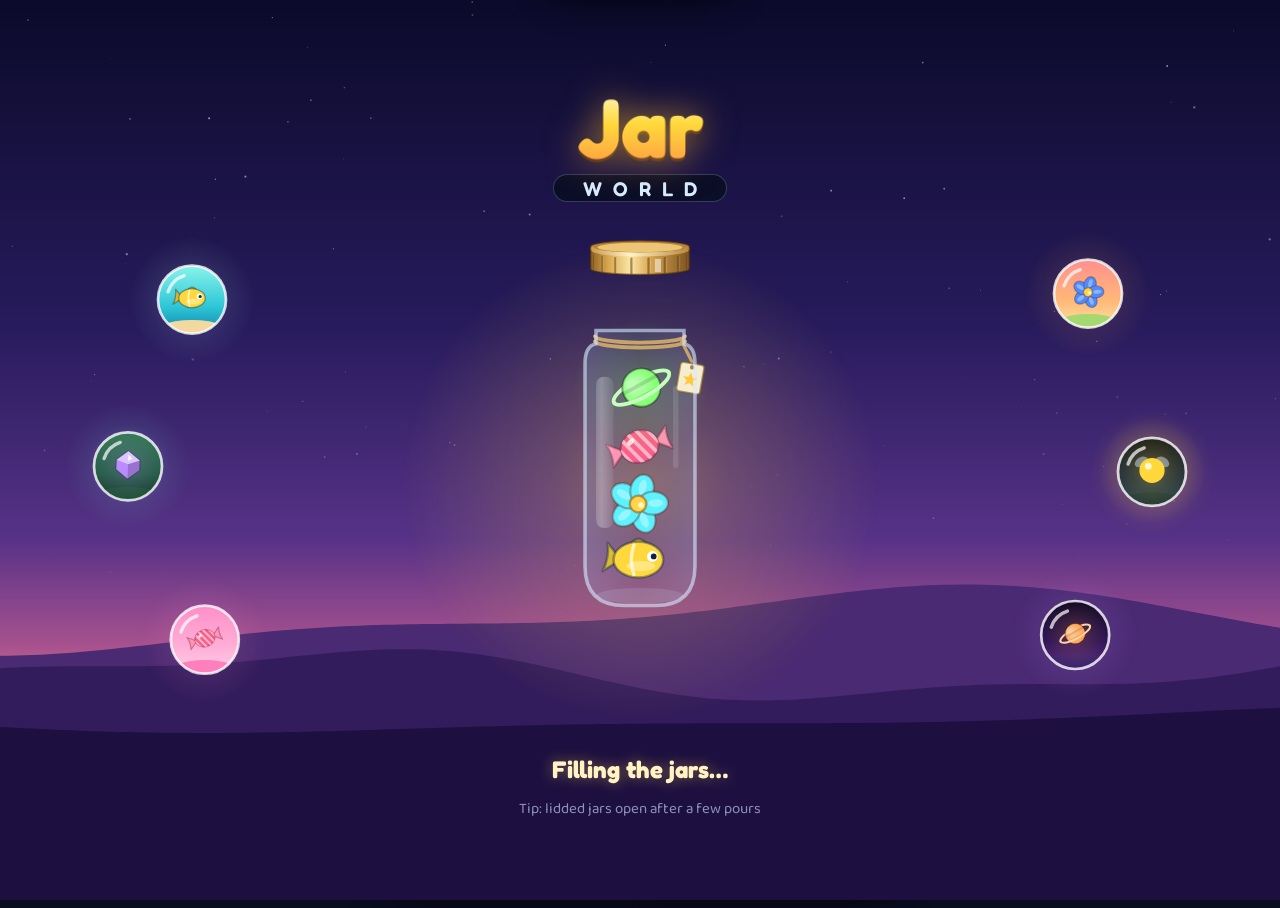
==== commit 99a86023: "Fix world sound effects going quiet, double wins and jar rim glitch (v0.31) - Web: region sound effe" ====
--- a/index.html
+++ b/index.html
@@ -417,6 +417,8 @@
 html[data-world]:not([data-world="hub"]):not([data-world="meadow"]) :is(.card, .panel) { background: linear-gradient(180deg, var(--wbg), var(--wbg2)); border-color: var(--glass-line); }
 html[data-world]:not([data-world="hub"]):not([data-world="meadow"]) .overlay:not(.menu):not(.mapview) { background: var(--wshade); }
 html[data-world]:not([data-world="hub"]):not([data-world="meadow"]) .info { background: var(--wbg); }
+/* long words (Russian, Turkish, German) keep fitting in the small header line */
+.level small { letter-spacing: .06em; font-size: min(12px, 3.1vw); }
 </style>
 
 <canvas id="bgArt" aria-hidden="true"></canvas>
@@ -473,7 +475,7 @@
         <span class="txt"><b>Daily puzzle</b><span id="dailySub">A new puzzle every day</span></span>
         <span class="streak" id="dailyStreak" hidden></span>
       </button>
-      <div class="note"><span id="soundStatus">Tap anywhere to start the music</span> · Jar World v0.30</div>
+      <div class="note"><span id="soundStatus">Tap anywhere to start the music</span> · Jar World v0.31</div>
     </div>
   </div>
 </div>
@@ -2327,6 +2329,7 @@
   refresh();
 }
 function celebrate() {
+  if (won) return;   // two pours landing together must not win (and skip) twice
   buzz([40, 120, 70]);   // a happy double tap on the phone
   let title = "All glowing!", text = L("Solved in {0} moves", moves), sfx = "sfx_win", gain = 0;
   Analytics.log("level_end", { level: save.level, mode, moves, success: true, hard: hardNow(), extreme: hardNow() && isExtreme(save.level), used_hint: usedHint });
@@ -3515,7 +3518,12 @@
 // ---------- Jar World hub: the loading screen and the main menu show every world, not just one ----------
 const MIX = ["fish", "flower", "gem", "fly", "candy", "planet"];
 const _themeNow = themeNow;
-themeNow = function () { return HUB ? THEMES[3] : _themeNow(); };   // the hub jar is the classic glass jar with the gold lid
+themeNow = function () {
+  if (HUB) return THEMES[3];
+  // after a win the level number has already moved on: keep the world of the level just solved until the next one starts
+  if (mode === "level" && won && save.level > 1) return THEMES[Math.floor((save.level - 2) / 10) % THEMES.length];
+  return _themeNow();
+};   // the hub jar is the classic glass jar with the gold lid
 function mixFly(kind, ...a) { FORCE_KIND = kind; try { paintFly(...a); } finally { FORCE_KIND = null; } }
 const hubStars = Array.from({ length: 90 }, (_, i) => { const r = rng(i * 29 + 5); return [r(), r(), r() * 6.28, .6 + r() * 1.3]; });
 // a twilight sky: deep blue at the top, purple, then a warm glow at the horizon
@@ -3573,23 +3581,51 @@
 
 // ---- each region has its own music and sounds (keys like "reef_sfx_select", "reef_music") ----
 (function regionSound() {
+  // A world's own sound is used only when it is ready to play; otherwise the shared sound plays, so a tap is never silent.
+  const ready = k => !!SOUND_DATA[k] && ((Snd.ctx && Snd.ctx.state === "running" && Snd.buffers[k]) || (Snd.pools[k] && Snd.pools[k].ok));
   const _play = Snd.play;
   Snd.play = function (name, rate, vol, again) {
     let k = name;
-    try { const r = themeNow().name + "_" + name; if (SOUND_DATA[r]) k = r; } catch (e) {}
+    try { const r = themeNow().name + "_" + name; if (ready(r)) k = r; } catch (e) {}
     return _play.call(this, k, rate, vol, again);
   };
+  // Backup players (used when the phone pauses Web Audio) are made only for the shared sounds and the current
+  // world, a few at a time inside a tap: making all 45 at once is too much for iPhones and they stay silent.
+  const unlockOne = n => {
+    if (Snd.pools[n] || !SOUND_DATA[n]) return;
+    Snd.pools[n] = [0, 1].map(() => { const el = new window.Audio(SOUND_DATA[n]); el.preload = "auto"; el.setAttribute("playsinline", ""); return el; });
+    let left = 2;
+    for (const el of Snd.pools[n]) {
+      el.muted = true; const pr = el.play();
+      const done = () => { el.pause(); el.currentTime = 0; el.muted = false; if (--left === 0) Snd.pools[n].ok = true; };
+      if (pr && pr.then) pr.then(done).catch(done); else done();
+    }
+  };
+  Snd.unlockPools = function () {
+    this.poolsMade = true;
+    for (const n of SFX_NAMES) if (!/^[a-z]+_sfx_/.test(n)) unlockOne(n);
+    try { const w = themeNow().name; for (const n of SFX_NAMES) if (n.startsWith(w + "_")) unlockOne(n); } catch (e) {}
+  };
+  for (const n of SFX_NAMES) if (Snd.pools[n]) Snd.pools[n].ok = true;
+  // the music for the world being played; switched inside a tap, and Web Audio woken right after,
+  // because on iPhones changing the music can pause the sound effects
   let cur = "music";
-  setInterval(() => {
+  const want = () => { try { const r = themeNow().name + "_music"; if (SOUND_DATA[r]) return r; } catch (e) {} return "music"; };
+  const swap = inTap => {
     if (!Snd.musicEl) return;
-    let k = "music";
-    try { const r = themeNow().name + "_music"; if (SOUND_DATA[r]) k = r; } catch (e) {}
-    if (k === cur) return;
-    cur = k;
+    const k = want(); if (k === cur) return;
     const was = !Snd.musicEl.paused;
-    Snd.musicEl.src = SOUND_DATA[k];
+    if (was && !inTap) return;   // wait for the next tap
+    cur = k; Snd.musicEl.src = SOUND_DATA[k];
     if (was) { const pr = Snd.musicEl.play(); if (pr && pr.catch) pr.catch(() => {}); }
-  }, 400);
+  };
+  document.addEventListener("pointerdown", () => {
+    swap(true);
+    if (Snd.started && Snd.ctx && Snd.ctx.state !== "running" && Snd.ctx.state !== "closed") Snd.ctx.resume().catch(() => {});
+    if (Snd.poolsMade) Snd.unlockPools();   // the current world's backup players, if not made yet
+  }, true);
+  document.addEventListener("pointerup", () => { if (Snd.started && Snd.ctx && Snd.ctx.state !== "running" && Snd.ctx.state !== "closed") Snd.ctx.resume().catch(() => {}); }, true);
+  setInterval(() => swap(false), 400);
 })();
 
 // ---------- each world's own lid (the one that closes a full jar, and the locked lid with a number) ----------
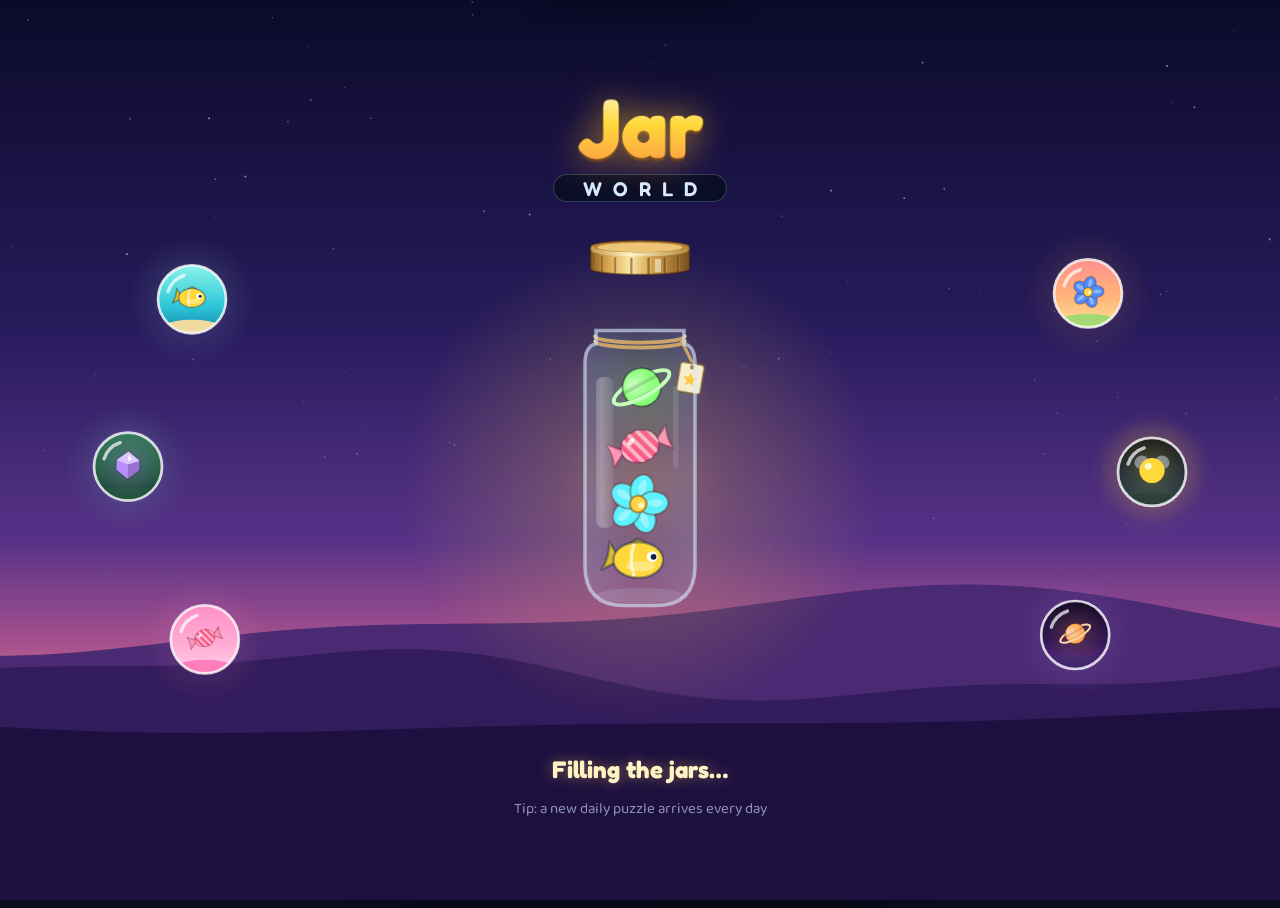
==== commit 43d610ec: "Jar World v0.32: world helpers mend the cracked jar without firefly light; texts reworded - Cracked-" ====
--- a/index.html
+++ b/index.html
@@ -475,7 +475,7 @@
         <span class="txt"><b>Daily puzzle</b><span id="dailySub">A new puzzle every day</span></span>
         <span class="streak" id="dailyStreak" hidden></span>
       </button>
-      <div class="note"><span id="soundStatus">Tap anywhere to start the music</span> · Jar World v0.31</div>
+      <div class="note"><span id="soundStatus">Tap anywhere to start the music</span> · Jar World v0.32</div>
     </div>
   </div>
 </div>
@@ -533,7 +533,7 @@
     <label class="srow"><span>Music</span><input type="checkbox" id="setMusic"><i class="sw"></i></label>
     <label class="srow"><span>Sounds</span><input type="checkbox" id="setSfx"><i class="sw"></i></label>
     <label class="srow"><span>Vibration</span><input type="checkbox" id="setVibrate"><i class="sw"></i></label>
-    <label class="srow"><span>Color-blind mode<small>A shape on every firefly color</small></span><input type="checkbox" id="setCB"><i class="sw"></i></label>
+    <label class="srow"><span>Color-blind mode<small>A shape on every color</small></span><input type="checkbox" id="setCB"><i class="sw"></i></label>
     <label class="srow"><span>Language</span><select id="setLang" aria-label="Language"></select></label>
     <div class="btnRow"><button class="ghostBtn" id="removeAdsBtn">Remove ads · $2.99</button><button class="ghostBtn" id="restoreBtn">Restore purchases</button></div>
     <button class="ghostBtn" id="replayTutBtn">Show tutorial again</button>
@@ -629,7 +629,7 @@
 <script>
 // ===================== languages =====================
 // Every text is written in English and looked up here (tools/i18n/strings.py in the repo, shared with the Godot game).
-/*I18N-DATA*/const I18N = {"langs":["en","ar","es","pt","fr","de","tr","ru","ja","ko","zh"],"native":{"en":"English","ar":"العربية","es":"Español","pt":"Português","fr":"Français","de":"Deutsch","tr":"Türkçe","ru":"Русский","ja":"日本語","ko":"한국어","zh":"简体中文"},"months":{"en":{"names":["Jan","Feb","Mar","Apr","May","Jun","Jul","Aug","Sep","Oct","Nov","Dec"],"fmt":"{0} {1}"},"ar":{"names":["يناير","فبراير","مارس","أبريل","مايو","يونيو","يوليو","أغسطس","سبتمبر","أكتوبر","نوفمبر","ديسمبر"],"fmt":"{1} {0}"},"es":{"names":["ene","feb","mar","abr","may","jun","jul","ago","sept","oct","nov","dic"],"fmt":"{1} {0}"},"pt":{"names":["jan","fev","mar","abr","mai","jun","jul","ago","set","out","nov","dez"],"fmt":"{1} {0}"},"fr":{"names":["janv.","févr.","mars","avr.","mai","juin","juil.","août","sept.","oct.","nov.","déc."],"fmt":"{1} {0}"},"de":{"names":["Jan.","Feb.","März","Apr.","Mai","Juni","Juli","Aug.","Sept.","Okt.","Nov.","Dez."],"fmt":"{1}. {0}"},"tr":{"names":["Oca","Şub","Mar","Nis","May","Haz","Tem","Ağu","Eyl","Eki","Kas","Ara"],"fmt":"{1} {0}"},"ru":{"names":["янв.","февр.","марта","апр.","мая","июня","июля","авг.","сент.","окт.","нояб.","дек."],"fmt":"{1} {0}"},"ja":{"names":["1","2","3","4","5","6","7","8","9","10","11","12"],"fmt":"{0}月{1}日"},"ko":{"names":["1","2","3","4","5","6","7","8","9","10","11","12"],"fmt":"{0}월 {1}일"},"zh":{"names":["1","2","3","4","5","6","7","8","9","10","11","12"],"fmt":"{0}月{1}日"}},"t":{"ar":{"Undo":"تراجع","Hint":"تلميح","Play":"العب","Level {0}":"المستوى {0}","Level {0} · {1}":"المستوى {0} · {1}","Tutorial":"تعليمات اللعب","Chapter {0}":"الفصل {0}","Hard":"صعب","Extreme":"خارق","Hard level":"مستوى صعب","Extreme level":"مستوى خارق","Daily puzzle":"لغز اليوم","A new puzzle every day":"لغز جديد كل يوم","Solved! Next puzzle in {0}":"تم الحل! اللغز التالي بعد {0}","Solve today to keep your streak":"حلّه اليوم لتحافظ على سلسلتك","{0}h {1}m":"{0} س {1} د","{0}m":"{0} د","No ads":"بلا إعلانات","Daily":"يومي","Hints":"التلميحات","Coins":"العملات","Hearts":"القلوب","Hearts for Hard and Extreme levels":"قلوب للمستويات الصعبة والخارقة","Full":"ممتلئ","Home":"الرئيسية","Back":"رجوع","Sound":"الصوت","Restart level":"أعد المستوى","Chapter map":"خريطة الفصول","New chapter!":"فصل جديد!","Tap anywhere to start the music":"اضغط في أي مكان لتشغيل الموسيقى","Bubble Reef":"شعاب الفقاعات","Sunpetal Meadow":"مرج زهرة الشمس","Lantern Grove":"بستان الفوانيس","Firefly Night":"ليلة اليراعات","Candy Clouds":"غيوم الحلوى","Starlight Space":"فضاء النجوم","Meadow Glow":"توهج المرج","Willow Pond":"بركة الصفصاف","Moonlit Garden":"حديقة القمر","Lantern Woods":"غابة الفوانيس","Starfall Hills":"تلال الشهب","Misty Marsh":"مستنقع الضباب","Crystal Creek":"جدول الكريستال","Aurora Ridge":"قمة الشفق","Cherry Blossom Grove":"بستان أزهار الكرز","Desert Oasis":"واحة الصحراء","Firefly Falls":"شلالات اليراعات","Mushroom Hollow":"وادي الفطر","Autumn Orchard":"بستان الخريف","Frozen Lake":"البحيرة المتجمدة","Lighthouse Shore":"شاطئ المنارة","Bamboo Valley":"وادي الخيزران","Sunflower Fields":"حقول دوار الشمس","Glowing Lagoon":"البحيرة المضيئة","Floating Isles":"الجزر العائمة","Rainbow Sky":"سماء قوس قزح","1 move left":"بقيت حركة واحدة","{0} moves left":"الحركات المتبقية: {0}","{0} moves. Win for {1} coins + 1 hint":"{0} حركة. اربح {1} عملة وتلميحًا","Limited moves. Win for {0} coins + 1 hint":"حركات محدودة. اربح {0} عملة وتلميحًا","Already solved today. Play again for fun!":"حللته اليوم. العب مجددًا للمتعة!","New: {0}":"جديد: {0}","Got it":"فهمت","Color jars":"جرار الألوان","A jar with a colored ribbon on its neck only accepts fireflies of that color. Plan ahead!":"الجرة التي على عنقها شريط ملوّن تقبل اليراعات من ذلك اللون فقط. خطّط مسبقًا!","Lidded jars":"جرار مغطاة","The fireflies in a lidded jar are asleep. The number counts down by one with every pour you make. At zero, the lid pops off and you can use the jar.":"اليراعات في الجرة المغطاة نائمة. ينقص الرقم واحدًا مع كل سكبة تقوم بها. عند الصفر ينفتح الغطاء ويمكنك استخدام الجرة.","The cracked jar":"الجرة المكسورة","This jar is cracked. Tap it, and two helper fireflies will fly in and mend it. Then it's one more empty jar for this level.":"هذه الجرة مكسورة. اضغط عليها وستأتي يراعتان مساعدتان لإصلاحها. بعدها تصبح جرة فارغة إضافية لهذا المستوى.","A new puzzle every day, with color jars and a lid. Solve it every day to grow your streak.":"لغز جديد كل يوم فيه جرار ألوان وغطاء. حلّه كل يوم لتطيل سلسلتك.","The 5th level of every chapter is Hard: more colors and a move limit (the number under the level). Win for 25 coins and a hint. If you give up, you lose a heart.":"المستوى الخامس في كل فصل صعب: ألوان أكثر وعدد حركات محدود (الرقم تحت المستوى). اربح 25 عملة وتلميحًا. إذا استسلمت تخسر قلبًا.","The last level of every chapter is Extreme: even more colors and fewer spare moves. Win for 50 coins and a hint. If you give up, you lose a heart.":"آخر مستوى في كل فصل خارق: ألوان أكثر وحركات احتياطية أقل. اربح 50 عملة وتلميحًا. إذا استسلمت تخسر قلبًا.","You lost a heart. You have 5 for Hard and Extreme levels, and one comes back every 20 minutes. Normal levels never cost hearts.":"خسرت قلبًا. لديك 5 قلوب للمستويات الصعبة والخارقة، ويعود قلب كل 20 دقيقة. المستويات العادية لا تكلّف قلوبًا أبدًا.","You earn coins for every level you solve. Spend them on hints, undos, extra moves, hearts and mending cracked jars.":"تربح عملات مع كل مستوى تحله. أنفقها على التلميحات والتراجع والحركات الإضافية والقلوب وإصلاح الجرار المكسورة.","Your firefly trail":"مسار اليراعات","Every level is a stone on this trail. Gold ones are done and yours glows. Hard levels have a pink star, Extreme levels a gold crown. Tap your level or Play to start.":"كل مستوى حجر على هذا المسار. الأحجار الذهبية منتهية وحجرك يتوهج. المستويات الصعبة عليها نجمة وردية والخارقة تاج ذهبي. اضغط مستواك أو العب للبدء.","Tap this jar to pick up the top fireflies":"اضغط على هذه الجرة لرفع اليراعات العلوية","Now tap this jar to pour them in":"الآن اضغط على هذه الجرة لتسكبها فيها","Now try dragging: hold this jar and slide to the glowing one":"جرّب السحب الآن: أمسك هذه الجرة واسحبها إلى الجرة المتوهجة","Drag them to the glowing jar, or tap it":"اسحبها إلى الجرة المتوهجة أو اضغط عليها","Now finish it yourself: one color in each jar!":"الآن أكمل بنفسك: لون واحد في كل جرة!","This jar opens after 1 more pour":"تنفتح هذه الجرة بعد سكبة واحدة","This jar opens after {0} more pours":"تنفتح هذه الجرة بعد {0} سكبات","That jar only takes {0} fireflies":"هذه الجرة تقبل اليراعات ذات اللون {0} فقط","yellow":"الأصفر","sky blue":"الأزرق السماوي","pink":"الوردي","green":"الأخضر","violet":"البنفسجي","orange":"البرتقالي","blue":"الأزرق","white":"الأبيض","red":"الأحمر","mint":"النعناعي","A lid popped open!":"انفتح غطاء!","You're stuck. Try Undo or Restart":"علقت. جرّب التراجع أو إعادة البدء","Pour the glowing jar into the other one":"اسكب الجرة المتوهجة في الأخرى","Sound on":"الصوت يعمل","Sound is blocked here. Try opening the link in Safari":"الصوت محظور هنا. جرّب فتح الرابط في Safari","The jar is mended!":"تم إصلاح الجرة!","All glowing!":"كلها تتوهج!","Solved in {0} moves":"تم الحل في {0} حركة","Well done!":"أحسنت!","That's all there is to it.":"هذا كل ما في الأمر.","Back to menu":"العودة للقائمة","Daily solved!":"تم حل لغز اليوم!","{0}-day streak, +1 hint":"سلسلة {0} أيام، وتلميح إضافي","Come back tomorrow for a new puzzle.":"عد غدًا للغز جديد.","Back to levels":"العودة للمستويات","Next level":"المستوى التالي","Hard level beaten!":"تغلبت على المستوى الصعب!","Extreme level beaten!":"تغلبت على المستوى الخارق!","+1 hint":"تلميح إضافي","Double it ▶":"ضاعفها ▶","Double it: +{0}":"ضاعفها واربح {0}","Watch a video: +{0} more coins":"شاهد فيديو واربح {0} عملة إضافية","Out of moves":"نفدت الحركات","So close! Watch a short video for 5 more moves, or try the level again.":"كدت تنجح! شاهد فيديو قصيرًا لتحصل على 5 حركات إضافية، أو أعد المحاولة.","+5 moves ▶":"5 حركات إضافية ▶","+5 moves":"5 حركات إضافية","+5 moves for {0}":"5 حركات إضافية مقابل {0}","Try again (−1 heart)":"أعد المحاولة (تخسر قلبًا)","{0} coins":"{0} عملة","+{0} coins":"حصلت على {0} عملة","{0} needed · you have {1}":"تحتاج {0} · لديك {1}","Use {0}":"استخدم {0}","Mend for {0}":"أصلحها مقابل {0}","Free video":"فيديو مجاني","Watch a video ▶":"شاهد فيديو ▶","Not now":"ليس الآن","Need a hint?":"تحتاج تلميحًا؟","You're out of hints. Watch a short video for a free one, or use your coins.":"نفدت تلميحاتك. شاهد فيديو قصيرًا لتحصل على واحد مجانًا، أو استخدم عملاتك.","One more undo?":"تراجع إضافي؟","You've used this level's 3 undos. Watch a short video for one more, or use your coins.":"استخدمت مرات التراجع الثلاث في هذا المستوى. شاهد فيديو قصيرًا لتحصل على واحدة أخرى، أو استخدم عملاتك.","Mend the jar?":"إصلاح الجرة؟","Two helper fireflies will repair the cracked jar, so you get one more empty jar for this level.":"ستصلح يراعتان مساعدتان الجرة المكسورة، فتحصل على جرة فارغة إضافية لهذا المستوى.","No video available right now":"لا يوجد فيديو متاح الآن","No video available right now. Try again soon":"لا يوجد فيديو متاح الآن. حاول بعد قليل","TEST AD":"إعلان تجريبي","Video ad":"إعلان فيديو","Ad break":"فاصل إعلاني","Watch to the end for your reward":"شاهد حتى النهاية لتحصل على مكافأتك","In the real game, a video plays here":"في اللعبة الحقيقية يُعرض فيديو هنا","In the real game, a short ad plays here":"في اللعبة الحقيقية يُعرض إعلان قصير هنا","Close ✕":"إغلاق ✕","Settings":"الإعدادات","Music":"الموسيقى","Sounds":"المؤثرات","Vibration":"الاهتزاز","Color-blind mode":"وضع عمى الألوان","A shape on every firefly color":"شكل على كل لون من اليراعات","Language":"اللغة","Automatic":"تلقائي","Remove ads · {0}":"إزالة الإعلانات · {0}","Ads removed ✓":"تمت إزالة الإعلانات ✓","Restore purchases":"استعادة المشتريات","Show tutorial again":"أعرض التعليمات مجددًا","Privacy policy":"سياسة الخصوصية","Done":"تم","Close":"إغلاق","ON":"تشغيل","OFF":"إيقاف","TEST STORE":"متجر تجريبي","Remove ads":"إزالة الإعلانات","No more ads between levels, forever. Videos you choose to watch for rewards stay available.":"لا إعلانات بين المستويات بعد الآن، وللأبد. وتبقى فيديوهات المكافآت التي تختار مشاهدتها متاحة.","In the real game, the App Store or Google Play asks you to confirm. No money is charged in this test version.":"في اللعبة الحقيقية يطلب منك App Store أو Google Play التأكيد. لا يتم خصم أي مبلغ في هذه النسخة التجريبية.","Buy for {0}":"اشترِ بـ {0}","Cancel":"إلغاء","Thank you!":"شكرًا لك!","Purchase":"الشراء","Ads between levels are gone":"اختفت الإعلانات بين المستويات","Ads are already removed":"الإعلانات مزالة بالفعل","Remove ads is active":"إزالة الإعلانات مفعّلة","No purchases found":"لم يتم العثور على مشتريات","The purchase didn't go through":"لم تكتمل عملية الشراء","The purchase didn't go through: {0}":"لم تكتمل عملية الشراء: {0}","Next heart in {0}":"القلب التالي بعد {0}","You have a heart again!":"لديك قلب من جديد!","Restart this level?":"إعادة هذا المستوى؟","Leave this level?":"مغادرة هذا المستوى؟","You'll lose a heart. Hard and Extreme levels cost a heart when you give up. You have {0} left.":"ستخسر قلبًا. المستويات الصعبة والخارقة تكلّف قلبًا عند الاستسلام. يتبقى لديك {0}.","Restart (−1 heart)":"إعادة (تخسر قلبًا)","Leave (−1 heart)":"مغادرة (تخسر قلبًا)","Keep playing":"واصل اللعب","Out of hearts":"نفدت القلوب","Hard and Extreme levels need a heart. One comes back every 20 minutes, and the daily puzzle is always free.":"المستويات الصعبة والخارقة تحتاج قلبًا. يعود قلب كل 20 دقيقة، ولغز اليوم مجاني دائمًا.","Video: +1 heart":"فيديو: قلب إضافي","Free video: +1 heart":"فيديو مجاني: قلب إضافي","+1 heart for {0}":"قلب إضافي مقابل {0}","+1 heart":"قلب إضافي","Wait":"انتظر","Daily rewards":"المكافآت اليومية","Claim today's gift":"استلم هدية اليوم","Today's gift is claimed ✓":"تم استلام هدية اليوم ✓","Day {0}":"اليوم {0}","Day {0} gift":"هدية اليوم {0}","1 hint":"تلميح واحد","{0} hints":"{0} تلميحات","+{0} hints":"حصلت على {0} تلميحات","Full hearts":"قلوب ممتلئة","Hearts refilled":"امتلأت القلوب","Come back every day for a new gift. Day 7 is the biggest! Miss a day and it starts again.":"عد كل يوم لهدية جديدة. هدية اليوم السابع هي الأكبر! إذا فاتك يوم تبدأ من جديد.","Come back tomorrow for day {0}. Miss a day and it starts again from day 1.":"عد غدًا لهدية اليوم {0}. إذا فاتك يوم تبدأ من اليوم 1.","Trophies":"الجوائز","Trophy unlocked":"حصلت على جائزة","{0} of {1} unlocked":"{0} من {1} مفتوحة","Leaderboards":"لوحات الصدارة","In the phone app, trophies and leaderboards also show in Game Center (iPhone) or Google Play Games (Android), and your progress is backed up there.":"في تطبيق الهاتف تظهر الجوائز ولوحات الصدارة أيضًا في Game Center (آيفون) أو Google Play Games (أندرويد)، ويُحفظ تقدمك هناك.","Trophies and leaderboards also show in Game Center (iPhone) or Google Play Games (Android) when you're signed in, and your progress is backed up there.":"عند تسجيل الدخول تظهر الجوائز ولوحات الصدارة أيضًا في Game Center (آيفون) أو Google Play Games (أندرويد)، ويُحفظ تقدمك هناك.","First glow":"أول توهج","Finish level 1":"أنهِ المستوى 1","Night walker":"سائر الليل","Reach level 10":"صِل إلى المستوى 10","Lantern keeper":"حارس الفانوس","Reach level 25":"صِل إلى المستوى 25","Starlight":"ضوء النجوم","Reach level 50":"صِل إلى المستوى 50","Firefly master":"سيد اليراعات","Reach level 100":"صِل إلى المستوى 100","Brave heart":"قلب شجاع","Beat a hard level":"تغلب على مستوى صعب","Unshakable":"لا يتزعزع","Beat 10 hard levels":"تغلب على 10 مستويات صعبة","Fearless":"بلا خوف","Beat an Extreme level":"تغلب على مستوى خارق","Pure skill":"مهارة خالصة","Beat a hard level without a hint":"تغلب على مستوى صعب دون تلميح","Early bird":"الطائر المبكر","Solve a daily puzzle":"حل لغز اليوم","Week of light":"أسبوع من النور","Reach a 7-day daily streak":"حقق سلسلة من 7 أيام","Jar mender":"مُصلح الجرار","Mend a cracked jar":"أصلح جرة مكسورة","Treasure jar":"جرة الكنز","Hold 500 coins at once":"امتلك 500 عملة في وقت واحد","Catching fireflies…":"نجمع اليراعات…","Filling the jars…":"نملأ الجرار…","Tap to play":"اضغط للعب","Ready!":"جاهز!","Tip: tap a jar, then tap another jar to pour":"نصيحة: اضغط على جرة ثم على جرة أخرى لتسكب","Tip: a jar with a ribbon only takes that color":"نصيحة: الجرة ذات الشريط تقبل لونها فقط","Tip: lidded jars open after a few pours":"نصيحة: الجرار المغطاة تنفتح بعد بضع سكبات","Tip: a new daily puzzle arrives every day":"نصيحة: لغز يومي جديد يصل كل يوم","Skill streak":"سلسلة المهارة","Finish a level within the target moves, without a hint, and your streak grows. On Hard and Extreme levels, win with 3 or more moves to spare without losing a heart. Bonus coins at 3, 5 and 10 in a row! Miss, and it starts again from 0.":"أنهِ المستوى ضمن عدد الحركات المطلوب ومن دون تلميح، فتكبر سلسلتك. في المستويات الصعبة والخارقة، اربح ومعك 3 حركات متبقية أو أكثر من دون أن تخسر قلبًا. تحصل على عملات إضافية عند 3 و5 و10 مرات متتالية! وإن لم تنجح، تبدأ السلسلة من الصفر.","Target: {0} / {1}":"الهدف: {0} / {1}","Skill streak: {0}":"سلسلة المهارة: {0}","Streak bonus: +{0} coins":"مكافأة السلسلة: {0} عملة","Streak lost: over the target moves":"انتهت السلسلة: تجاوزت عدد الحركات المطلوب","Streak lost: a hint was used":"انتهت السلسلة: استخدمت تلميحًا","Streak lost: a heart was lost":"انتهت السلسلة: خسرت قلبًا","Streak lost: win with 3 moves to spare":"انتهت السلسلة: يجب أن تبقى 3 حركات","Move the glowing fireflies into the gold jar":"انقل اليراعات المضيئة إلى الجرة الذهبية","Skins":"المظاهر","Jars":"الجِرار","Fireflies":"اليراعات","Get more coins":"احصل على المزيد من العملات","In use":"مستخدم","Owned":"تملكه","Tap a look to choose it":"اضغط على مظهر لتختاره","You're using it now":"أنت تستخدمه الآن","New look!":"مظهر جديد!","Privacy choices":"خيارات الخصوصية","Clear glass":"زجاج شفاف","Frosted glass":"زجاج مثلّج","Honey glass":"زجاج العسل","Moonlight glass":"زجاج القمر","Rose glass":"زجاج الورد","Classic":"الكلاسيكي","Little antennae":"قرون صغيرة","Fairy wings":"أجنحة الجنية","Royal crown":"التاج الملكي"},"es":{"Undo":"Deshacer","Hint":"Pista","Play":"Jugar","Level {0}":"Nivel {0}","Level {0} · {1}":"Nivel {0} · {1}","Tutorial":"Tutorial","Chapter {0}":"Capítulo {0}","Hard":"Difícil","Extreme":"Extremo","Hard level":"Nivel difícil","Extreme level":"Nivel extremo","Daily puzzle":"Puzle diario","A new puzzle every day":"Un puzle nuevo cada día","Solved! Next puzzle in {0}":"¡Resuelto! Siguiente en {0}","Solve today to keep your streak":"Resuélvelo hoy para mantener tu racha","{0}h {1}m":"{0} h {1} min","{0}m":"{0} min","No ads":"Sin anuncios","Daily":"Diario","Hints":"Pistas","Coins":"Monedas","Hearts":"Corazones","Hearts for Hard and Extreme levels":"Corazones para niveles difíciles y extremos","Full":"Lleno","Home":"Inicio","Back":"Atrás","Sound":"Sonido","Restart level":"Reiniciar nivel","Chapter map":"Mapa de capítulos","New chapter!":"¡Nuevo capítulo!","Tap anywhere to start the music":"Toca en cualquier parte para iniciar la música","Bubble Reef":"Arrecife burbuja","Sunpetal Meadow":"Prado de pétalos","Lantern Grove":"Arboleda de faroles","Firefly Night":"Noche de luciérnagas","Candy Clouds":"Nubes de caramelo","Starlight Space":"Espacio estelar","Meadow Glow":"Prado brillante","Willow Pond":"Estanque de sauces","Moonlit Garden":"Jardín de luna","Lantern Woods":"Bosque de faroles","Starfall Hills":"Colinas estrelladas","Misty Marsh":"Pantano brumoso","Crystal Creek":"Arroyo de cristal","Aurora Ridge":"Cumbre de la aurora","Cherry Blossom Grove":"Bosque de cerezos","Desert Oasis":"Oasis del desierto","Firefly Falls":"Cascada de luciérnagas","Mushroom Hollow":"Hondonada de setas","Autumn Orchard":"Huerto otoñal","Frozen Lake":"Lago helado","Lighthouse Shore":"Costa del faro","Bamboo Valley":"Valle de bambú","Sunflower Fields":"Campos de girasoles","Glowing Lagoon":"Laguna brillante","Floating Isles":"Islas flotantes","Rainbow Sky":"Cielo arcoíris","1 move left":"Queda 1 movimiento","{0} moves left":"Quedan {0} movimientos","{0} moves. Win for {1} coins + 1 hint":"{0} movimientos. Gana {1} monedas + 1 pista","Limited moves. Win for {0} coins + 1 hint":"Movimientos limitados. Gana {0} monedas + 1 pista","Already solved today. Play again for fun!":"Ya lo resolviste hoy. ¡Juega otra vez por diversión!","New: {0}":"Nuevo: {0}","Got it":"Entendido","Color jars":"Frascos de color","A jar with a colored ribbon on its neck only accepts fireflies of that color. Plan ahead!":"Un frasco con un lazo de color en el cuello solo acepta luciérnagas de ese color. ¡Planea con antelación!","Lidded jars":"Frascos con tapa","The fireflies in a lidded jar are asleep. The number counts down by one with every pour you make. At zero, the lid pops off and you can use the jar.":"Las luciérnagas de un frasco con tapa están dormidas. El número baja uno con cada vertido que hagas. Al llegar a cero, la tapa salta y puedes usar el frasco.","The cracked jar":"El frasco roto","This jar is cracked. Tap it, and two helper fireflies will fly in and mend it. Then it's one more empty jar for this level.":"Este frasco está roto. Tócalo y dos luciérnagas ayudantes vendrán a arreglarlo. Así tendrás un frasco vacío más en este nivel.","A new puzzle every day, with color jars and a lid. Solve it every day to grow your streak.":"Un puzle nuevo cada día, con frascos de color y una tapa. Resuélvelo a diario para aumentar tu racha.","The 5th level of every chapter is Hard: more colors and a move limit (the number under the level). Win for 25 coins and a hint. If you give up, you lose a heart.":"El 5.º nivel de cada capítulo es difícil: más colores y un límite de movimientos (el número bajo el nivel). Gana 25 monedas y una pista. Si te rindes, pierdes un corazón.","The last level of every chapter is Extreme: even more colors and fewer spare moves. Win for 50 coins and a hint. If you give up, you lose a heart.":"El último nivel de cada capítulo es extremo: aún más colores y menos movimientos de sobra. Gana 50 monedas y una pista. Si te rindes, pierdes un corazón.","You lost a heart. You have 5 for Hard and Extreme levels, and one comes back every 20 minutes. Normal levels never cost hearts.":"Perdiste un corazón. Tienes 5 para los niveles difíciles y extremos, y recuperas uno cada 20 minutos. Los niveles normales nunca cuestan corazones.","You earn coins for every level you solve. Spend them on hints, undos, extra moves, hearts and mending cracked jars.":"Ganas monedas por cada nivel que resuelves. Úsalas en pistas, deshacer, movimientos extra, corazones y para arreglar frascos rotos.","Your firefly trail":"Tu sendero de luciérnagas","Every level is a stone on this trail. Gold ones are done and yours glows. Hard levels have a pink star, Extreme levels a gold crown. Tap your level or Play to start.":"Cada nivel es una piedra del sendero. Las doradas están completadas y la tuya brilla. Los niveles difíciles tienen una estrella rosa y los extremos una corona dorada. Toca tu nivel o Jugar para empezar.","Tap this jar to pick up the top fireflies":"Toca este frasco para tomar las luciérnagas de arriba","Now tap this jar to pour them in":"Ahora toca este frasco para verterlas","Now try dragging: hold this jar and slide to the glowing one":"Ahora prueba a arrastrar: mantén este frasco y deslízalo al que brilla","Drag them to the glowing jar, or tap it":"Arrástralas al frasco que brilla o tócalo","Now finish it yourself: one color in each jar!":"Ahora termina tú: ¡un color en cada frasco!","This jar opens after 1 more pour":"Este frasco se abre tras 1 vertido más","This jar opens after {0} more pours":"Este frasco se abre tras {0} vertidos más","That jar only takes {0} fireflies":"Ese frasco solo acepta luciérnagas de color {0}","yellow":"amarillo","sky blue":"celeste","pink":"rosa","green":"verde","violet":"violeta","orange":"naranja","blue":"azul","white":"blanco","red":"rojo","mint":"menta","A lid popped open!":"¡Se abrió una tapa!","You're stuck. Try Undo or Restart":"Estás atascado. Prueba Deshacer o Reiniciar","Pour the glowing jar into the other one":"Vierte el frasco que brilla en el otro","Sound on":"Sonido activado","Sound is blocked here. Try opening the link in Safari":"El sonido está bloqueado aquí. Abre el enlace en Safari","The jar is mended!":"¡El frasco está arreglado!","All glowing!":"¡Todo brilla!","Solved in {0} moves":"Resuelto en {0} movimientos","Well done!":"¡Bien hecho!","That's all there is to it.":"Eso es todo.","Back to menu":"Volver al menú","Daily solved!":"¡Puzle diario resuelto!","{0}-day streak, +1 hint":"Racha de {0} días, +1 pista","Come back tomorrow for a new puzzle.":"Vuelve mañana para un nuevo puzle.","Back to levels":"Volver a los niveles","Next level":"Siguiente nivel","Hard level beaten!":"¡Nivel difícil superado!","Extreme level beaten!":"¡Nivel extremo superado!","+1 hint":"+1 pista","Double it ▶":"Duplícalas ▶","Double it: +{0}":"Duplícalas: +{0}","Watch a video: +{0} more coins":"Mira un video: +{0} monedas más","Out of moves":"Sin movimientos","So close! Watch a short video for 5 more moves, or try the level again.":"¡Casi! Mira un video corto para 5 movimientos más o vuelve a intentarlo.","+5 moves ▶":"+5 movimientos ▶","+5 moves":"+5 movimientos","+5 moves for {0}":"+5 movimientos por {0}","Try again (−1 heart)":"Reintentar (−1 corazón)","{0} coins":"{0} monedas","+{0} coins":"+{0} monedas","{0} needed · you have {1}":"Necesitas {0} · tienes {1}","Use {0}":"Usar {0}","Mend for {0}":"Arreglar por {0}","Free video":"Video gratis","Watch a video ▶":"Ver un video ▶","Not now":"Ahora no","Need a hint?":"¿Necesitas una pista?","You're out of hints. Watch a short video for a free one, or use your coins.":"No te quedan pistas. Mira un video corto para conseguir una gratis o usa tus monedas.","One more undo?":"¿Un deshacer más?","You've used this level's 3 undos. Watch a short video for one more, or use your coins.":"Ya usaste los 3 deshacer de este nivel. Mira un video corto para uno más o usa tus monedas.","Mend the jar?":"¿Arreglar el frasco?","Two helper fireflies will repair the cracked jar, so you get one more empty jar for this level.":"Dos luciérnagas ayudantes arreglarán el frasco roto y tendrás un frasco vacío más en este nivel.","No video available right now":"No hay videos disponibles ahora","No video available right now. Try again soon":"No hay videos disponibles ahora. Inténtalo pronto","TEST AD":"ANUNCIO DE PRUEBA","Video ad":"Anuncio en video","Ad break":"Pausa publicitaria","Watch to the end for your reward":"Mira hasta el final para tu premio","In the real game, a video plays here":"En el juego real, aquí se reproduce un video","In the real game, a short ad plays here":"En el juego real, aquí se reproduce un anuncio corto","Close ✕":"Cerrar ✕","Settings":"Ajustes","Music":"Música","Sounds":"Sonidos","Vibration":"Vibración","Color-blind mode":"Modo daltónico","A shape on every firefly color":"Una forma en cada color de luciérnaga","Language":"Idioma","Automatic":"Automático","Remove ads · {0}":"Quitar anuncios · {0}","Ads removed ✓":"Anuncios quitados ✓","Restore purchases":"Restaurar compras","Show tutorial again":"Ver el tutorial otra vez","Privacy policy":"Política de privacidad","Done":"Listo","Close":"Cerrar","ON":"SÍ","OFF":"NO","TEST STORE":"TIENDA DE PRUEBA","Remove ads":"Quitar anuncios","No more ads between levels, forever. Videos you choose to watch for rewards stay available.":"Nunca más anuncios entre niveles. Los videos que elijas ver por premios siguen disponibles.","In the real game, the App Store or Google Play asks you to confirm. No money is charged in this test version.":"En el juego real, App Store o Google Play te pedirán confirmar. En esta versión de prueba no se cobra nada.","Buy for {0}":"Comprar por {0}","Cancel":"Cancelar","Thank you!":"¡Gracias!","Purchase":"Compra","Ads between levels are gone":"Ya no hay anuncios entre niveles","Ads are already removed":"Los anuncios ya están quitados","Remove ads is active":"Quitar anuncios está activo","No purchases found":"No se encontraron compras","The purchase didn't go through":"La compra no se completó","The purchase didn't go through: {0}":"La compra no se completó: {0}","Next heart in {0}":"Próximo corazón en {0}","You have a heart again!":"¡Ya tienes un corazón!","Restart this level?":"¿Reiniciar este nivel?","Leave this level?":"¿Salir de este nivel?","You'll lose a heart. Hard and Extreme levels cost a heart when you give up. You have {0} left.":"Perderás un corazón. Los niveles difíciles y extremos cuestan un corazón si te rindes. Te quedan {0}.","Restart (−1 heart)":"Reiniciar (−1 corazón)","Leave (−1 heart)":"Salir (−1 corazón)","Keep playing":"Seguir jugando","Out of hearts":"Sin corazones","Hard and Extreme levels need a heart. One comes back every 20 minutes, and the daily puzzle is always free.":"Los niveles difíciles y extremos necesitan un corazón. Recuperas uno cada 20 minutos y el puzle diario siempre es gratis.","Video: +1 heart":"Video: +1 corazón","Free video: +1 heart":"Video gratis: +1 corazón","+1 heart for {0}":"+1 corazón por {0}","+1 heart":"+1 corazón","Wait":"Esperar","Daily rewards":"Premios diarios","Claim today's gift":"Recoge el regalo de hoy","Today's gift is claimed ✓":"Regalo de hoy recogido ✓","Day {0}":"Día {0}","Day {0} gift":"Regalo del día {0}","1 hint":"1 pista","{0} hints":"{0} pistas","+{0} hints":"+{0} pistas","Full hearts":"Corazones llenos","Hearts refilled":"Corazones recargados","Come back every day for a new gift. Day 7 is the biggest! Miss a day and it starts again.":"Vuelve cada día por un regalo nuevo. ¡El día 7 es el mejor! Si faltas un día, empieza de nuevo.","Come back tomorrow for day {0}. Miss a day and it starts again from day 1.":"Vuelve mañana por el día {0}. Si faltas un día, vuelves al día 1.","Trophies":"Trofeos","Trophy unlocked":"Trofeo desbloqueado","{0} of {1} unlocked":"{0} de {1} desbloqueados","Leaderboards":"Clasificaciones","In the phone app, trophies and leaderboards also show in Game Center (iPhone) or Google Play Games (Android), and your progress is backed up there.":"En la app del teléfono, los trofeos y clasificaciones también aparecen en Game Center (iPhone) o Google Play Games (Android), y tu progreso se guarda allí.","Trophies and leaderboards also show in Game Center (iPhone) or Google Play Games (Android) when you're signed in, and your progress is backed up there.":"Si inicias sesión, los trofeos y clasificaciones también aparecen en Game Center (iPhone) o Google Play Games (Android), y tu progreso se guarda allí.","First glow":"Primer brillo","Finish level 1":"Completa el nivel 1","Night walker":"Paseante nocturno","Reach level 10":"Llega al nivel 10","Lantern keeper":"Guardián del farol","Reach level 25":"Llega al nivel 25","Starlight":"Luz de estrellas","Reach level 50":"Llega al nivel 50","Firefly master":"Maestro luciérnaga","Reach level 100":"Llega al nivel 100","Brave heart":"Corazón valiente","Beat a hard level":"Supera un nivel difícil","Unshakable":"Inquebrantable","Beat 10 hard levels":"Supera 10 niveles difíciles","Fearless":"Intrépido","Beat an Extreme level":"Supera un nivel extremo","Pure skill":"Pura habilidad","Beat a hard level without a hint":"Supera un nivel difícil sin pistas","Early bird":"Madrugador","Solve a daily puzzle":"Resuelve un puzle diario","Week of light":"Semana de luz","Reach a 7-day daily streak":"Logra una racha diaria de 7 días","Jar mender":"Reparador de frascos","Mend a cracked jar":"Arregla un frasco roto","Treasure jar":"Frasco del tesoro","Hold 500 coins at once":"Ten 500 monedas a la vez","Catching fireflies…":"Atrapando luciérnagas…","Filling the jars…":"Llenando los frascos…","Tap to play":"Toca para jugar","Ready!":"¡Listo!","Tip: tap a jar, then tap another jar to pour":"Consejo: toca un frasco y luego otro para verter","Tip: a jar with a ribbon only takes that color":"Consejo: un frasco con lazo solo acepta ese color","Tip: lidded jars open after a few pours":"Consejo: los frascos con tapa se abren tras unos vertidos","Tip: a new daily puzzle arrives every day":"Consejo: cada día llega un nuevo puzle diario","Skill streak":"Racha de habilidad","Finish a level within the target moves, without a hint, and your streak grows. On Hard and Extreme levels, win with 3 or more moves to spare without losing a heart. Bonus coins at 3, 5 and 10 in a row! Miss, and it starts again from 0.":"Termina un nivel dentro de los movimientos objetivo, sin pistas, y tu racha crece. En los niveles difíciles y extremos, gana con 3 o más movimientos de sobra sin perder un corazón. ¡Monedas extra al llegar a 3, 5 y 10 seguidos! Si fallas, vuelve a empezar desde 0.","Target: {0} / {1}":"Objetivo: {0} / {1}","Skill streak: {0}":"Racha de habilidad: {0}","Streak bonus: +{0} coins":"Premio de racha: +{0} monedas","Streak lost: over the target moves":"Racha perdida: superaste el objetivo","Streak lost: a hint was used":"Racha perdida: usaste una pista","Streak lost: a heart was lost":"Racha perdida: perdiste un corazón","Streak lost: win with 3 moves to spare":"Racha perdida: gana con 3 movimientos de sobra","Move the glowing fireflies into the gold jar":"Mueve las luciérnagas brillantes al frasco dorado","Skins":"Aspectos","Jars":"Frascos","Fireflies":"Luciérnagas","Get more coins":"Consigue más monedas","In use":"En uso","Owned":"Tuyo","Tap a look to choose it":"Toca un aspecto para elegirlo","You're using it now":"Ya lo estás usando","New look!":"¡Nuevo aspecto!","Privacy choices":"Opciones de privacidad","Clear glass":"Cristal claro","Frosted glass":"Cristal escarchado","Honey glass":"Cristal de miel","Moonlight glass":"Cristal lunar","Rose glass":"Cristal rosa","Classic":"Clásico","Little antennae":"Antenitas","Fairy wings":"Alas de hada","Royal crown":"Corona real"},"pt":{"Undo":"Desfazer","Hint":"Dica","Play":"Jogar","Level {0}":"Nível {0}","Level {0} · {1}":"Nível {0} · {1}","Tutorial":"Tutorial","Chapter {0}":"Capítulo {0}","Hard":"Difícil","Extreme":"Extremo","Hard level":"Nível difícil","Extreme level":"Nível extremo","Daily puzzle":"Desafio diário","A new puzzle every day":"Um desafio novo todo dia","Solved! Next puzzle in {0}":"Resolvido! Próximo em {0}","Solve today to keep your streak":"Resolva hoje para manter a sequência","{0}h {1}m":"{0}h {1}min","{0}m":"{0}min","No ads":"Sem anúncios","Daily":"Diário","Hints":"Dicas","Coins":"Moedas","Hearts":"Corações","Hearts for Hard and Extreme levels":"Corações para níveis difíceis e extremos","Full":"Cheio","Home":"Início","Back":"Voltar","Sound":"Som","Restart level":"Reiniciar nível","Chapter map":"Mapa de capítulos","New chapter!":"Novo capítulo!","Tap anywhere to start the music":"Toque em qualquer lugar para tocar a música","Bubble Reef":"Recife das Bolhas","Sunpetal Meadow":"Prado das Pétalas","Lantern Grove":"Bosque das Lanternas","Firefly Night":"Noite dos Vaga-lumes","Candy Clouds":"Nuvens de Doce","Starlight Space":"Espaço Estrelado","Meadow Glow":"Brilho do Prado","Willow Pond":"Lago dos Salgueiros","Moonlit Garden":"Jardim ao Luar","Lantern Woods":"Bosque das Lanternas","Starfall Hills":"Colinas Estreladas","Misty Marsh":"Pântano Nebuloso","Crystal Creek":"Riacho de Cristal","Aurora Ridge":"Serra da Aurora","Cherry Blossom Grove":"Bosque das Cerejeiras","Desert Oasis":"Oásis do Deserto","Firefly Falls":"Cachoeira dos Vaga-lumes","Mushroom Hollow":"Vale dos Cogumelos","Autumn Orchard":"Pomar de Outono","Frozen Lake":"Lago Congelado","Lighthouse Shore":"Praia do Farol","Bamboo Valley":"Vale do Bambu","Sunflower Fields":"Campos de Girassóis","Glowing Lagoon":"Lagoa Brilhante","Floating Isles":"Ilhas Flutuantes","Rainbow Sky":"Céu Arco-íris","1 move left":"Resta 1 jogada","{0} moves left":"Restam {0} jogadas","{0} moves. Win for {1} coins + 1 hint":"{0} jogadas. Ganhe {1} moedas + 1 dica","Limited moves. Win for {0} coins + 1 hint":"Jogadas limitadas. Ganhe {0} moedas + 1 dica","Already solved today. Play again for fun!":"Já resolvido hoje. Jogue de novo por diversão!","New: {0}":"Novo: {0}","Got it":"Entendi","Color jars":"Potes coloridos","A jar with a colored ribbon on its neck only accepts fireflies of that color. Plan ahead!":"Um pote com uma fita colorida no gargalo só aceita vaga-lumes dessa cor. Planeje antes!","Lidded jars":"Potes com tampa","The fireflies in a lidded jar are asleep. The number counts down by one with every pour you make. At zero, the lid pops off and you can use the jar.":"Os vaga-lumes num pote com tampa estão dormindo. O número diminui um a cada vez que você despeja. No zero, a tampa abre e você pode usar o pote.","The cracked jar":"O pote rachado","This jar is cracked. Tap it, and two helper fireflies will fly in and mend it. Then it's one more empty jar for this level.":"Este pote está rachado. Toque nele e dois vaga-lumes ajudantes vêm consertá-lo. Assim você ganha mais um pote vazio neste nível.","A new puzzle every day, with color jars and a lid. Solve it every day to grow your streak.":"Um desafio novo todo dia, com potes coloridos e uma tampa. Resolva todo dia para aumentar sua sequência.","The 5th level of every chapter is Hard: more colors and a move limit (the number under the level). Win for 25 coins and a hint. If you give up, you lose a heart.":"O 5º nível de cada capítulo é difícil: mais cores e um limite de jogadas (o número abaixo do nível). Ganhe 25 moedas e uma dica. Se desistir, perde um coração.","The last level of every chapter is Extreme: even more colors and fewer spare moves. Win for 50 coins and a hint. If you give up, you lose a heart.":"O último nível de cada capítulo é extremo: ainda mais cores e menos jogadas de sobra. Ganhe 50 moedas e uma dica. Se desistir, perde um coração.","You lost a heart. You have 5 for Hard and Extreme levels, and one comes back every 20 minutes. Normal levels never cost hearts.":"Você perdeu um coração. Você tem 5 para níveis difíceis e extremos, e um volta a cada 20 minutos. Níveis normais nunca custam corações.","You earn coins for every level you solve. Spend them on hints, undos, extra moves, hearts and mending cracked jars.":"Você ganha moedas a cada nível resolvido. Use-as em dicas, desfazer, jogadas extras, corações e para consertar potes rachados.","Your firefly trail":"Sua trilha de vaga-lumes","Every level is a stone on this trail. Gold ones are done and yours glows. Hard levels have a pink star, Extreme levels a gold crown. Tap your level or Play to start.":"Cada nível é uma pedra da trilha. As douradas estão concluídas e a sua brilha. Níveis difíceis têm uma estrela rosa e os extremos uma coroa dourada. Toque no seu nível ou em Jogar para começar.","Tap this jar to pick up the top fireflies":"Toque neste pote para pegar os vaga-lumes de cima","Now tap this jar to pour them in":"Agora toque neste pote para despejá-los","Now try dragging: hold this jar and slide to the glowing one":"Agora tente arrastar: segure este pote e deslize até o que brilha","Drag them to the glowing jar, or tap it":"Arraste até o pote que brilha ou toque nele","Now finish it yourself: one color in each jar!":"Agora termine sozinho: uma cor em cada pote!","This jar opens after 1 more pour":"Este pote abre depois de mais 1 jogada","This jar opens after {0} more pours":"Este pote abre depois de mais {0} jogadas","That jar only takes {0} fireflies":"Esse pote só aceita vaga-lumes da cor {0}","yellow":"amarela","sky blue":"azul-celeste","pink":"rosa","green":"verde","violet":"violeta","orange":"laranja","blue":"azul","white":"branca","red":"vermelha","mint":"menta","A lid popped open!":"Uma tampa abriu!","You're stuck. Try Undo or Restart":"Você travou. Tente Desfazer ou Reiniciar","Pour the glowing jar into the other one":"Despeje o pote que brilha no outro","Sound on":"Som ligado","Sound is blocked here. Try opening the link in Safari":"O som está bloqueado aqui. Abra o link no Safari","The jar is mended!":"O pote foi consertado!","All glowing!":"Tudo brilhando!","Solved in {0} moves":"Resolvido em {0} jogadas","Well done!":"Muito bem!","That's all there is to it.":"É só isso.","Back to menu":"Voltar ao menu","Daily solved!":"Desafio diário resolvido!","{0}-day streak, +1 hint":"Sequência de {0} dias, +1 dica","Come back tomorrow for a new puzzle.":"Volte amanhã para um novo desafio.","Back to levels":"Voltar aos níveis","Next level":"Próximo nível","Hard level beaten!":"Nível difícil vencido!","Extreme level beaten!":"Nível extremo vencido!","+1 hint":"+1 dica","Double it ▶":"Dobre ▶","Double it: +{0}":"Dobre: +{0}","Watch a video: +{0} more coins":"Assista a um vídeo: +{0} moedas","Out of moves":"Sem jogadas","So close! Watch a short video for 5 more moves, or try the level again.":"Quase! Assista a um vídeo curto para ganhar 5 jogadas ou tente de novo.","+5 moves ▶":"+5 jogadas ▶","+5 moves":"+5 jogadas","+5 moves for {0}":"+5 jogadas por {0}","Try again (−1 heart)":"Tentar de novo (−1 coração)","{0} coins":"{0} moedas","+{0} coins":"+{0} moedas","{0} needed · you have {1}":"Precisa de {0} · você tem {1}","Use {0}":"Usar {0}","Mend for {0}":"Consertar por {0}","Free video":"Vídeo grátis","Watch a video ▶":"Ver um vídeo ▶","Not now":"Agora não","Need a hint?":"Precisa de uma dica?","You're out of hints. Watch a short video for a free one, or use your coins.":"Suas dicas acabaram. Assista a um vídeo curto para ganhar uma ou use suas moedas.","One more undo?":"Mais um desfazer?","You've used this level's 3 undos. Watch a short video for one more, or use your coins.":"Você já usou os 3 desfazer deste nível. Assista a um vídeo curto para mais um ou use suas moedas.","Mend the jar?":"Consertar o pote?","Two helper fireflies will repair the cracked jar, so you get one more empty jar for this level.":"Dois vaga-lumes ajudantes vão consertar o pote rachado e você ganha mais um pote vazio neste nível.","No video available right now":"Nenhum vídeo disponível agora","No video available right now. Try again soon":"Nenhum vídeo disponível agora. Tente daqui a pouco","TEST AD":"ANÚNCIO DE TESTE","Video ad":"Anúncio em vídeo","Ad break":"Intervalo comercial","Watch to the end for your reward":"Assista até o fim para ganhar a recompensa","In the real game, a video plays here":"No jogo real, um vídeo passa aqui","In the real game, a short ad plays here":"No jogo real, um anúncio curto passa aqui","Close ✕":"Fechar ✕","Settings":"Configurações","Music":"Música","Sounds":"Sons","Vibration":"Vibração","Color-blind mode":"Modo daltônico","A shape on every firefly color":"Uma forma em cada cor de vaga-lume","Language":"Idioma","Automatic":"Automático","Remove ads · {0}":"Remover anúncios · {0}","Ads removed ✓":"Anúncios removidos ✓","Restore purchases":"Restaurar compras","Show tutorial again":"Ver o tutorial de novo","Privacy policy":"Política de privacidade","Done":"Pronto","Close":"Fechar","ON":"SIM","OFF":"NÃO","TEST STORE":"LOJA DE TESTE","Remove ads":"Remover anúncios","No more ads between levels, forever. Videos you choose to watch for rewards stay available.":"Nunca mais anúncios entre os níveis. Os vídeos que você escolhe ver por recompensas continuam disponíveis.","In the real game, the App Store or Google Play asks you to confirm. No money is charged in this test version.":"No jogo real, a App Store ou o Google Play pede confirmação. Nada é cobrado nesta versão de teste.","Buy for {0}":"Comprar por {0}","Cancel":"Cancelar","Thank you!":"Obrigado!","Purchase":"Compra","Ads between levels are gone":"Os anúncios entre níveis sumiram","Ads are already removed":"Os anúncios já foram removidos","Remove ads is active":"Remover anúncios está ativo","No purchases found":"Nenhuma compra encontrada","The purchase didn't go through":"A compra não foi concluída","The purchase didn't go through: {0}":"A compra não foi concluída: {0}","Next heart in {0}":"Próximo coração em {0}","You have a heart again!":"Você tem um coração de novo!","Restart this level?":"Reiniciar este nível?","Leave this level?":"Sair deste nível?","You'll lose a heart. Hard and Extreme levels cost a heart when you give up. You have {0} left.":"Você vai perder um coração. Níveis difíceis e extremos custam um coração se você desistir. Restam {0}.","Restart (−1 heart)":"Reiniciar (−1 coração)","Leave (−1 heart)":"Sair (−1 coração)","Keep playing":"Continuar jogando","Out of hearts":"Sem corações","Hard and Extreme levels need a heart. One comes back every 20 minutes, and the daily puzzle is always free.":"Níveis difíceis e extremos precisam de um coração. Um volta a cada 20 minutos, e o desafio diário é sempre grátis.","Video: +1 heart":"Vídeo: +1 coração","Free video: +1 heart":"Vídeo grátis: +1 coração","+1 heart for {0}":"+1 coração por {0}","+1 heart":"+1 coração","Wait":"Esperar","Daily rewards":"Recompensas diárias","Claim today's gift":"Pegar o presente de hoje","Today's gift is claimed ✓":"Presente de hoje recebido ✓","Day {0}":"Dia {0}","Day {0} gift":"Presente do dia {0}","1 hint":"1 dica","{0} hints":"{0} dicas","+{0} hints":"+{0} dicas","Full hearts":"Corações cheios","Hearts refilled":"Corações recarregados","Come back every day for a new gift. Day 7 is the biggest! Miss a day and it starts again.":"Volte todo dia para um presente novo. O dia 7 é o maior! Se perder um dia, recomeça.","Come back tomorrow for day {0}. Miss a day and it starts again from day 1.":"Volte amanhã para o dia {0}. Se perder um dia, volta ao dia 1.","Trophies":"Troféus","Trophy unlocked":"Troféu desbloqueado","{0} of {1} unlocked":"{0} de {1} desbloqueados","Leaderboards":"Placares","In the phone app, trophies and leaderboards also show in Game Center (iPhone) or Google Play Games (Android), and your progress is backed up there.":"No app do celular, troféus e placares também aparecem no Game Center (iPhone) ou Google Play Games (Android), e seu progresso fica salvo lá.","Trophies and leaderboards also show in Game Center (iPhone) or Google Play Games (Android) when you're signed in, and your progress is backed up there.":"Com login feito, troféus e placares também aparecem no Game Center (iPhone) ou Google Play Games (Android), e seu progresso fica salvo lá.","First glow":"Primeiro brilho","Finish level 1":"Conclua o nível 1","Night walker":"Andarilho noturno","Reach level 10":"Chegue ao nível 10","Lantern keeper":"Guardião da lanterna","Reach level 25":"Chegue ao nível 25","Starlight":"Luz das estrelas","Reach level 50":"Chegue ao nível 50","Firefly master":"Mestre dos vaga-lumes","Reach level 100":"Chegue ao nível 100","Brave heart":"Coração valente","Beat a hard level":"Vença um nível difícil","Unshakable":"Inabalável","Beat 10 hard levels":"Vença 10 níveis difíceis","Fearless":"Destemido","Beat an Extreme level":"Vença um nível extremo","Pure skill":"Pura habilidade","Beat a hard level without a hint":"Vença um nível difícil sem dicas","Early bird":"Madrugador","Solve a daily puzzle":"Resolva um desafio diário","Week of light":"Semana de luz","Reach a 7-day daily streak":"Faça uma sequência de 7 dias","Jar mender":"Consertador de potes","Mend a cracked jar":"Conserte um pote rachado","Treasure jar":"Pote do tesouro","Hold 500 coins at once":"Tenha 500 moedas de uma vez","Catching fireflies…":"Pegando vaga-lumes…","Filling the jars…":"Enchendo os potes…","Tap to play":"Toque para jogar","Ready!":"Pronto!","Tip: tap a jar, then tap another jar to pour":"Dica: toque num pote e depois em outro para despejar","Tip: a jar with a ribbon only takes that color":"Dica: pote com fita só aceita aquela cor","Tip: lidded jars open after a few pours":"Dica: potes com tampa abrem depois de algumas jogadas","Tip: a new daily puzzle arrives every day":"Dica: todo dia chega um novo desafio diário","Skill streak":"Sequência de habilidade","Finish a level within the target moves, without a hint, and your streak grows. On Hard and Extreme levels, win with 3 or more moves to spare without losing a heart. Bonus coins at 3, 5 and 10 in a row! Miss, and it starts again from 0.":"Termine uma fase dentro da meta de jogadas, sem dica, e sua sequência cresce. Nas fases difíceis e extremas, vença com 3 ou mais jogadas sobrando sem perder um coração. Moedas bônus com 3, 5 e 10 seguidas! Se errar, ela volta para 0.","Target: {0} / {1}":"Meta: {0} / {1}","Skill streak: {0}":"Sequência de habilidade: {0}","Streak bonus: +{0} coins":"Bônus da sequência: +{0} moedas","Streak lost: over the target moves":"Sequência perdida: passou da meta","Streak lost: a hint was used":"Sequência perdida: você usou uma dica","Streak lost: a heart was lost":"Sequência perdida: perdeu um coração","Streak lost: win with 3 moves to spare":"Sequência perdida: vença com 3 jogadas sobrando","Move the glowing fireflies into the gold jar":"Mova os vaga-lumes brilhantes para o pote dourado","Skins":"Visuais","Jars":"Potes","Fireflies":"Vaga-lumes","Get more coins":"Ganhe mais moedas","In use":"Em uso","Owned":"Seu","Tap a look to choose it":"Toque num visual para escolher","You're using it now":"Você já está usando","New look!":"Visual novo!","Privacy choices":"Opções de privacidade","Clear glass":"Vidro claro","Frosted glass":"Vidro gelado","Honey glass":"Vidro de mel","Moonlight glass":"Vidro do luar","Rose glass":"Vidro rosa","Classic":"Clássico","Little antennae":"Anteninhas","Fairy wings":"Asas de fada","Royal crown":"Coroa real"},"fr":{"Undo":"Annuler","Hint":"Indice","Play":"Jouer","Level {0}":"Niveau {0}","Level {0} · {1}":"Niveau {0} · {1}","Tutorial":"Tutoriel","Chapter {0}":"Chapitre {0}","Hard":"Difficile","Extreme":"Extrême","Hard level":"Niveau difficile","Extreme level":"Niveau extrême","Daily puzzle":"Puzzle du jour","A new puzzle every day":"Un nouveau puzzle chaque jour","Solved! Next puzzle in {0}":"Résolu ! Prochain dans {0}","Solve today to keep your streak":"Résous-le aujourd'hui pour garder ta série","{0}h {1}m":"{0} h {1} min","{0}m":"{0} min","No ads":"Sans pubs","Daily":"Jour","Hints":"Indices","Coins":"Pièces","Hearts":"Cœurs","Hearts for Hard and Extreme levels":"Cœurs pour les niveaux difficiles et extrêmes","Full":"Plein","Home":"Accueil","Back":"Retour","Sound":"Son","Restart level":"Recommencer le niveau","Chapter map":"Carte des chapitres","New chapter!":"Nouveau chapitre !","Tap anywhere to start the music":"Touche l'écran pour lancer la musique","Bubble Reef":"Récif des bulles","Sunpetal Meadow":"Prairie des pétales","Lantern Grove":"Bosquet des lanternes","Firefly Night":"Nuit des lucioles","Candy Clouds":"Nuages de bonbons","Starlight Space":"Espace étoilé","Meadow Glow":"Prairie lumineuse","Willow Pond":"Étang des saules","Moonlit Garden":"Jardin de lune","Lantern Woods":"Bois des lanternes","Starfall Hills":"Collines étoilées","Misty Marsh":"Marais brumeux","Crystal Creek":"Ruisseau de cristal","Aurora Ridge":"Crête de l'aurore","Cherry Blossom Grove":"Bosquet des cerisiers","Desert Oasis":"Oasis du désert","Firefly Falls":"Chutes des lucioles","Mushroom Hollow":"Creux aux champignons","Autumn Orchard":"Verger d'automne","Frozen Lake":"Lac gelé","Lighthouse Shore":"Rivage du phare","Bamboo Valley":"Vallée des bambous","Sunflower Fields":"Champs de tournesols","Glowing Lagoon":"Lagon lumineux","Floating Isles":"Îles flottantes","Rainbow Sky":"Ciel arc-en-ciel","1 move left":"Plus qu'1 coup","{0} moves left":"Plus que {0} coups","{0} moves. Win for {1} coins + 1 hint":"{0} coups. Gagne {1} pièces + 1 indice","Limited moves. Win for {0} coins + 1 hint":"Coups limités. Gagne {0} pièces + 1 indice","Already solved today. Play again for fun!":"Déjà résolu aujourd'hui. Rejoue pour le plaisir !","New: {0}":"Nouveau : {0}","Got it":"Compris","Color jars":"Bocaux de couleur","A jar with a colored ribbon on its neck only accepts fireflies of that color. Plan ahead!":"Un bocal avec un ruban de couleur au col n'accepte que les lucioles de cette couleur. Anticipe !","Lidded jars":"Bocaux fermés","The fireflies in a lidded jar are asleep. The number counts down by one with every pour you make. At zero, the lid pops off and you can use the jar.":"Les lucioles d'un bocal fermé dorment. Le nombre baisse d'un à chaque versement. À zéro, le couvercle saute et tu peux utiliser le bocal.","The cracked jar":"Le bocal fêlé","This jar is cracked. Tap it, and two helper fireflies will fly in and mend it. Then it's one more empty jar for this level.":"Ce bocal est fêlé. Touche-le et deux lucioles viendront le réparer. Tu auras alors un bocal vide de plus pour ce niveau.","A new puzzle every day, with color jars and a lid. Solve it every day to grow your streak.":"Un nouveau puzzle chaque jour, avec des bocaux de couleur et un couvercle. Résous-le chaque jour pour allonger ta série.","The 5th level of every chapter is Hard: more colors and a move limit (the number under the level). Win for 25 coins and a hint. If you give up, you lose a heart.":"Le 5e niveau de chaque chapitre est difficile : plus de couleurs et un nombre de coups limité (le chiffre sous le niveau). Gagne 25 pièces et un indice. Si tu abandonnes, tu perds un cœur.","The last level of every chapter is Extreme: even more colors and fewer spare moves. Win for 50 coins and a hint. If you give up, you lose a heart.":"Le dernier niveau de chaque chapitre est extrême : encore plus de couleurs et moins de coups en réserve. Gagne 50 pièces et un indice. Si tu abandonnes, tu perds un cœur.","You lost a heart. You have 5 for Hard and Extreme levels, and one comes back every 20 minutes. Normal levels never cost hearts.":"Tu as perdu un cœur. Tu en as 5 pour les niveaux difficiles et extrêmes, et un revient toutes les 20 minutes. Les niveaux normaux ne coûtent jamais de cœur.","You earn coins for every level you solve. Spend them on hints, undos, extra moves, hearts and mending cracked jars.":"Tu gagnes des pièces à chaque niveau résolu. Dépense-les en indices, annulations, coups en plus, cœurs et réparations de bocaux fêlés.","Your firefly trail":"Ton sentier de lucioles","Every level is a stone on this trail. Gold ones are done and yours glows. Hard levels have a pink star, Extreme levels a gold crown. Tap your level or Play to start.":"Chaque niveau est une pierre du sentier. Les dorées sont terminées et la tienne brille. Les niveaux difficiles ont une étoile rose, les extrêmes une couronne d'or. Touche ton niveau ou Jouer pour commencer.","Tap this jar to pick up the top fireflies":"Touche ce bocal pour prendre les lucioles du dessus","Now tap this jar to pour them in":"Touche maintenant ce bocal pour les verser","Now try dragging: hold this jar and slide to the glowing one":"Essaie de glisser : maintiens ce bocal et glisse vers celui qui brille","Drag them to the glowing jar, or tap it":"Glisse-les vers le bocal qui brille, ou touche-le","Now finish it yourself: one color in each jar!":"À toi de finir : une couleur par bocal !","This jar opens after 1 more pour":"Ce bocal s'ouvre dans 1 versement","This jar opens after {0} more pours":"Ce bocal s'ouvre dans {0} versements","That jar only takes {0} fireflies":"Ce bocal n'accepte que les lucioles de couleur {0}","yellow":"jaune","sky blue":"bleu ciel","pink":"rose","green":"vert","violet":"violet","orange":"orange","blue":"bleu","white":"blanc","red":"rouge","mint":"menthe","A lid popped open!":"Un couvercle a sauté !","You're stuck. Try Undo or Restart":"Tu es bloqué. Essaie Annuler ou Recommencer","Pour the glowing jar into the other one":"Verse le bocal qui brille dans l'autre","Sound on":"Son activé","Sound is blocked here. Try opening the link in Safari":"Le son est bloqué ici. Ouvre le lien dans Safari","The jar is mended!":"Le bocal est réparé !","All glowing!":"Tout brille !","Solved in {0} moves":"Résolu en {0} coups","Well done!":"Bravo !","That's all there is to it.":"C'est tout !","Back to menu":"Retour au menu","Daily solved!":"Puzzle du jour résolu !","{0}-day streak, +1 hint":"Série de {0} jours, +1 indice","Come back tomorrow for a new puzzle.":"Reviens demain pour un nouveau puzzle.","Back to levels":"Retour aux niveaux","Next level":"Niveau suivant","Hard level beaten!":"Niveau difficile réussi !","Extreme level beaten!":"Niveau extrême réussi !","+1 hint":"+1 indice","Double it ▶":"Double-les ▶","Double it: +{0}":"Double-les : +{0}","Watch a video: +{0} more coins":"Regarde une vidéo : +{0} pièces","Out of moves":"Plus de coups","So close! Watch a short video for 5 more moves, or try the level again.":"Presque ! Regarde une courte vidéo pour 5 coups de plus, ou recommence le niveau.","+5 moves ▶":"+5 coups ▶","+5 moves":"+5 coups","+5 moves for {0}":"+5 coups pour {0}","Try again (−1 heart)":"Réessayer (−1 cœur)","{0} coins":"{0} pièces","+{0} coins":"+{0} pièces","{0} needed · you have {1}":"Il faut {0} · tu as {1}","Use {0}":"Utiliser {0}","Mend for {0}":"Réparer pour {0}","Free video":"Vidéo gratuite","Watch a video ▶":"Voir une vidéo ▶","Not now":"Pas maintenant","Need a hint?":"Besoin d'un indice ?","You're out of hints. Watch a short video for a free one, or use your coins.":"Tu n'as plus d'indices. Regarde une courte vidéo pour en avoir un gratuit, ou utilise tes pièces.","One more undo?":"Une annulation de plus ?","You've used this level's 3 undos. Watch a short video for one more, or use your coins.":"Tu as utilisé les 3 annulations de ce niveau. Regarde une courte vidéo pour une de plus, ou utilise tes pièces.","Mend the jar?":"Réparer le bocal ?","Two helper fireflies will repair the cracked jar, so you get one more empty jar for this level.":"Deux lucioles répareront le bocal fêlé : tu auras un bocal vide de plus pour ce niveau.","No video available right now":"Aucune vidéo disponible pour l'instant","No video available right now. Try again soon":"Aucune vidéo disponible pour l'instant. Réessaie bientôt","TEST AD":"PUB DE TEST","Video ad":"Pub vidéo","Ad break":"Page de pub","Watch to the end for your reward":"Regarde jusqu'au bout pour ta récompense","In the real game, a video plays here":"Dans le vrai jeu, une vidéo passe ici","In the real game, a short ad plays here":"Dans le vrai jeu, une courte pub passe ici","Close ✕":"Fermer ✕","Settings":"Réglages","Music":"Musique","Sounds":"Sons","Vibration":"Vibration","Color-blind mode":"Mode daltonien","A shape on every firefly color":"Une forme sur chaque couleur","Language":"Langue","Automatic":"Automatique","Remove ads · {0}":"Retirer les pubs · {0}","Ads removed ✓":"Pubs retirées ✓","Restore purchases":"Restaurer les achats","Show tutorial again":"Revoir le tutoriel","Privacy policy":"Politique de confidentialité","Done":"OK","Close":"Fermer","ON":"OUI","OFF":"NON","TEST STORE":"BOUTIQUE DE TEST","Remove ads":"Retirer les pubs","No more ads between levels, forever. Videos you choose to watch for rewards stay available.":"Plus jamais de pubs entre les niveaux. Les vidéos que tu choisis de regarder pour des récompenses restent disponibles.","In the real game, the App Store or Google Play asks you to confirm. No money is charged in this test version.":"Dans le vrai jeu, l'App Store ou Google Play te demande de confirmer. Rien n'est facturé dans cette version de test.","Buy for {0}":"Acheter pour {0}","Cancel":"Annuler","Thank you!":"Merci !","Purchase":"Achat","Ads between levels are gone":"Plus de pubs entre les niveaux","Ads are already removed":"Les pubs sont déjà retirées","Remove ads is active":"Le retrait des pubs est actif","No purchases found":"Aucun achat trouvé","The purchase didn't go through":"L'achat n'a pas abouti","The purchase didn't go through: {0}":"L'achat n'a pas abouti : {0}","Next heart in {0}":"Prochain cœur dans {0}","You have a heart again!":"Tu as de nouveau un cœur !","Restart this level?":"Recommencer ce niveau ?","Leave this level?":"Quitter ce niveau ?","You'll lose a heart. Hard and Extreme levels cost a heart when you give up. You have {0} left.":"Tu vas perdre un cœur. Abandonner un niveau difficile ou extrême coûte un cœur. Il t'en reste {0}.","Restart (−1 heart)":"Recommencer (−1 cœur)","Leave (−1 heart)":"Quitter (−1 cœur)","Keep playing":"Continuer","Out of hearts":"Plus de cœurs","Hard and Extreme levels need a heart. One comes back every 20 minutes, and the daily puzzle is always free.":"Les niveaux difficiles et extrêmes demandent un cœur. Un revient toutes les 20 minutes, et le puzzle du jour est toujours gratuit.","Video: +1 heart":"Vidéo : +1 cœur","Free video: +1 heart":"Vidéo gratuite : +1 cœur","+1 heart for {0}":"+1 cœur pour {0}","+1 heart":"+1 cœur","Wait":"Attendre","Daily rewards":"Cadeaux du jour","Claim today's gift":"Récupère le cadeau du jour","Today's gift is claimed ✓":"Cadeau du jour récupéré ✓","Day {0}":"Jour {0}","Day {0} gift":"Cadeau du jour {0}","1 hint":"1 indice","{0} hints":"{0} indices","+{0} hints":"+{0} indices","Full hearts":"Cœurs pleins","Hearts refilled":"Cœurs rechargés","Come back every day for a new gift. Day 7 is the biggest! Miss a day and it starts again.":"Reviens chaque jour pour un nouveau cadeau. Le jour 7 est le plus gros ! Si tu rates un jour, ça recommence.","Come back tomorrow for day {0}. Miss a day and it starts again from day 1.":"Reviens demain pour le jour {0}. Si tu rates un jour, tu repars du jour 1.","Trophies":"Trophées","Trophy unlocked":"Trophée débloqué","{0} of {1} unlocked":"{0} sur {1} débloqués","Leaderboards":"Classements","In the phone app, trophies and leaderboards also show in Game Center (iPhone) or Google Play Games (Android), and your progress is backed up there.":"Dans l'appli mobile, trophées et classements apparaissent aussi dans Game Center (iPhone) ou Google Play Jeux (Android), où ta progression est sauvegardée.","Trophies and leaderboards also show in Game Center (iPhone) or Google Play Games (Android) when you're signed in, and your progress is backed up there.":"Une fois connecté, trophées et classements apparaissent aussi dans Game Center (iPhone) ou Google Play Jeux (Android), où ta progression est sauvegardée.","First glow":"Première lueur","Finish level 1":"Termine le niveau 1","Night walker":"Promeneur nocturne","Reach level 10":"Atteins le niveau 10","Lantern keeper":"Gardien des lanternes","Reach level 25":"Atteins le niveau 25","Starlight":"Lumière d'étoile","Reach level 50":"Atteins le niveau 50","Firefly master":"Maître des lucioles","Reach level 100":"Atteins le niveau 100","Brave heart":"Cœur vaillant","Beat a hard level":"Réussis un niveau difficile","Unshakable":"Inébranlable","Beat 10 hard levels":"Réussis 10 niveaux difficiles","Fearless":"Intrépide","Beat an Extreme level":"Réussis un niveau extrême","Pure skill":"Pur talent","Beat a hard level without a hint":"Réussis un niveau difficile sans indice","Early bird":"Lève-tôt","Solve a daily puzzle":"Résous un puzzle du jour","Week of light":"Semaine de lumière","Reach a 7-day daily streak":"Atteins une série de 7 jours","Jar mender":"Réparateur de bocaux","Mend a cracked jar":"Répare un bocal fêlé","Treasure jar":"Bocal au trésor","Hold 500 coins at once":"Possède 500 pièces à la fois","Catching fireflies…":"On attrape des lucioles…","Filling the jars…":"On remplit les bocaux…","Tap to play":"Touche pour jouer","Ready!":"Prêt !","Tip: tap a jar, then tap another jar to pour":"Astuce : touche un bocal, puis un autre pour verser","Tip: a jar with a ribbon only takes that color":"Astuce : un bocal à ruban n'accepte que sa couleur","Tip: lidded jars open after a few pours":"Astuce : les bocaux fermés s'ouvrent après quelques versements","Tip: a new daily puzzle arrives every day":"Astuce : un nouveau puzzle arrive chaque jour","Skill streak":"Série de maître","Finish a level within the target moves, without a hint, and your streak grows. On Hard and Extreme levels, win with 3 or more moves to spare without losing a heart. Bonus coins at 3, 5 and 10 in a row! Miss, and it starts again from 0.":"Termine un niveau dans l'objectif de coups, sans indice, et ta série grandit. Aux niveaux difficiles et extrêmes, gagne avec 3 coups d'avance ou plus sans perdre de cœur. Des pièces bonus à 3, 5 et 10 d'affilée ! Si tu rates, elle repart de 0.","Target: {0} / {1}":"Objectif : {0} / {1}","Skill streak: {0}":"Série de maître : {0}","Streak bonus: +{0} coins":"Bonus de série : +{0} pièces","Streak lost: over the target moves":"Série perdue : objectif dépassé","Streak lost: a hint was used":"Série perdue : indice utilisé","Streak lost: a heart was lost":"Série perdue : un cœur perdu","Streak lost: win with 3 moves to spare":"Série perdue : gagne avec 3 coups d'avance","Move the glowing fireflies into the gold jar":"Mets les lucioles brillantes dans le bocal doré","Skins":"Apparences","Jars":"Bocaux","Fireflies":"Lucioles","Get more coins":"Obtenir plus de pièces","In use":"Utilisé","Owned":"Acquis","Tap a look to choose it":"Touche une apparence pour la choisir","You're using it now":"Tu l'utilises déjà","New look!":"Nouvelle apparence !","Privacy choices":"Choix de confidentialité","Clear glass":"Verre clair","Frosted glass":"Verre givré","Honey glass":"Verre de miel","Moonlight glass":"Verre de lune","Rose glass":"Verre rose","Classic":"Classique","Little antennae":"Petites antennes","Fairy wings":"Ailes de fée","Royal crown":"Couronne royale"},"de":{"Undo":"Zurück","Hint":"Tipp","Play":"Spielen","Level {0}":"Level {0}","Level {0} · {1}":"Level {0} · {1}","Tutorial":"Anleitung","Chapter {0}":"Kapitel {0}","Hard":"Schwer","Extreme":"Extrem","Hard level":"Schweres Level","Extreme level":"Extremes Level","Daily puzzle":"Tagesrätsel","A new puzzle every day":"Jeden Tag ein neues Rätsel","Solved! Next puzzle in {0}":"Gelöst! Nächstes in {0}","Solve today to keep your streak":"Heute lösen, um deine Serie zu halten","{0}h {1}m":"{0} Std. {1} Min.","{0}m":"{0} Min.","No ads":"Ohne Werbung","Daily":"Täglich","Hints":"Tipps","Coins":"Münzen","Hearts":"Herzen","Hearts for Hard and Extreme levels":"Herzen für schwere und extreme Level","Full":"Voll","Home":"Start","Back":"Zurück","Sound":"Ton","Restart level":"Level neu starten","Chapter map":"Kapitelkarte","New chapter!":"Neues Kapitel!","Tap anywhere to start the music":"Tippe irgendwo, um die Musik zu starten","Bubble Reef":"Blasenriff","Sunpetal Meadow":"Blütenwiese","Lantern Grove":"Laternenhain","Firefly Night":"Glühwürmchennacht","Candy Clouds":"Zuckerwolken","Starlight Space":"Sternenraum","Meadow Glow":"Leuchtwiese","Willow Pond":"Weidenteich","Moonlit Garden":"Mondgarten","Lantern Woods":"Laternenwald","Starfall Hills":"Sternschnuppenhügel","Misty Marsh":"Nebelsumpf","Crystal Creek":"Kristallbach","Aurora Ridge":"Polarlichtgrat","Cherry Blossom Grove":"Kirschblütenhain","Desert Oasis":"Wüstenoase","Firefly Falls":"Glühwürmchenfälle","Mushroom Hollow":"Pilzsenke","Autumn Orchard":"Herbstobstgarten","Frozen Lake":"Gefrorener See","Lighthouse Shore":"Leuchtturmküste","Bamboo Valley":"Bambustal","Sunflower Fields":"Sonnenblumenfelder","Glowing Lagoon":"Leuchtende Lagune","Floating Isles":"Schwebende Inseln","Rainbow Sky":"Regenbogenhimmel","1 move left":"Noch 1 Zug","{0} moves left":"Noch {0} Züge","{0} moves. Win for {1} coins + 1 hint":"{0} Züge. Gewinne {1} Münzen + 1 Tipp","Limited moves. Win for {0} coins + 1 hint":"Begrenzte Züge. Gewinne {0} Münzen + 1 Tipp","Already solved today. Play again for fun!":"Heute schon gelöst. Spiel einfach zum Spaß!","New: {0}":"Neu: {0}","Got it":"Alles klar","Color jars":"Farbgläser","A jar with a colored ribbon on its neck only accepts fireflies of that color. Plan ahead!":"Ein Glas mit einem farbigen Band am Hals nimmt nur Glühwürmchen in dieser Farbe. Plane voraus!","Lidded jars":"Gläser mit Deckel","The fireflies in a lidded jar are asleep. The number counts down by one with every pour you make. At zero, the lid pops off and you can use the jar.":"Die Glühwürmchen in einem Glas mit Deckel schlafen. Die Zahl sinkt bei jedem Umschütten um eins. Bei null springt der Deckel ab und du kannst das Glas benutzen.","The cracked jar":"Das gesprungene Glas","This jar is cracked. Tap it, and two helper fireflies will fly in and mend it. Then it's one more empty jar for this level.":"Dieses Glas hat einen Sprung. Tippe darauf, dann reparieren es zwei Helfer-Glühwürmchen. So hast du ein leeres Glas mehr für dieses Level.","A new puzzle every day, with color jars and a lid. Solve it every day to grow your streak.":"Jeden Tag ein neues Rätsel mit Farbgläsern und einem Deckel. Löse es täglich, um deine Serie zu verlängern.","The 5th level of every chapter is Hard: more colors and a move limit (the number under the level). Win for 25 coins and a hint. If you give up, you lose a heart.":"Das 5. Level jedes Kapitels ist schwer: mehr Farben und begrenzte Züge (die Zahl unter dem Level). Gewinne 25 Münzen und einen Tipp. Wenn du aufgibst, verlierst du ein Herz.","The last level of every chapter is Extreme: even more colors and fewer spare moves. Win for 50 coins and a hint. If you give up, you lose a heart.":"Das letzte Level jedes Kapitels ist extrem: noch mehr Farben und weniger Reservezüge. Gewinne 50 Münzen und einen Tipp. Wenn du aufgibst, verlierst du ein Herz.","You lost a heart. You have 5 for Hard and Extreme levels, and one comes back every 20 minutes. Normal levels never cost hearts.":"Du hast ein Herz verloren. Du hast 5 für schwere und extreme Level, und alle 20 Minuten kommt eins zurück. Normale Level kosten nie Herzen.","You earn coins for every level you solve. Spend them on hints, undos, extra moves, hearts and mending cracked jars.":"Für jedes gelöste Level bekommst du Münzen. Gib sie für Tipps, Zurück-Züge, Extrazüge, Herzen und das Reparieren von Gläsern aus.","Your firefly trail":"Dein Glühwürmchenpfad","Every level is a stone on this trail. Gold ones are done and yours glows. Hard levels have a pink star, Extreme levels a gold crown. Tap your level or Play to start.":"Jedes Level ist ein Stein auf diesem Pfad. Goldene sind geschafft, deiner leuchtet. Schwere Level haben einen rosa Stern, extreme eine goldene Krone. Tippe auf dein Level oder Spielen.","Tap this jar to pick up the top fireflies":"Tippe auf dieses Glas, um die oberen Glühwürmchen zu nehmen","Now tap this jar to pour them in":"Tippe jetzt auf dieses Glas, um sie hineinzuschütten","Now try dragging: hold this jar and slide to the glowing one":"Probier jetzt Ziehen: Halte dieses Glas und zieh zum leuchtenden","Drag them to the glowing jar, or tap it":"Zieh sie zum leuchtenden Glas oder tippe darauf","Now finish it yourself: one color in each jar!":"Jetzt du: eine Farbe pro Glas!","This jar opens after 1 more pour":"Dieses Glas öffnet sich nach 1 weiteren Zug","This jar opens after {0} more pours":"Dieses Glas öffnet sich nach {0} weiteren Zügen","That jar only takes {0} fireflies":"Dieses Glas nimmt nur Glühwürmchen in {0}","yellow":"Gelb","sky blue":"Himmelblau","pink":"Rosa","green":"Grün","violet":"Violett","orange":"Orange","blue":"Blau","white":"Weiß","red":"Rot","mint":"Mint","A lid popped open!":"Ein Deckel ist aufgesprungen!","You're stuck. Try Undo or Restart":"Du steckst fest. Versuch Zurück oder Neustart","Pour the glowing jar into the other one":"Schütte das leuchtende Glas in das andere","Sound on":"Ton an","Sound is blocked here. Try opening the link in Safari":"Ton ist hier blockiert. Öffne den Link in Safari","The jar is mended!":"Das Glas ist repariert!","All glowing!":"Alles leuchtet!","Solved in {0} moves":"Gelöst in {0} Zügen","Well done!":"Gut gemacht!","That's all there is to it.":"Mehr steckt nicht dahinter.","Back to menu":"Zurück zum Menü","Daily solved!":"Tagesrätsel gelöst!","{0}-day streak, +1 hint":"{0}-Tage-Serie, +1 Tipp","Come back tomorrow for a new puzzle.":"Komm morgen für ein neues Rätsel wieder.","Back to levels":"Zurück zu den Levels","Next level":"Nächstes Level","Hard level beaten!":"Schweres Level geschafft!","Extreme level beaten!":"Extremes Level geschafft!","+1 hint":"+1 Tipp","Double it ▶":"Verdoppeln ▶","Double it: +{0}":"Verdoppeln: +{0}","Watch a video: +{0} more coins":"Video ansehen: +{0} Münzen extra","Out of moves":"Keine Züge mehr","So close! Watch a short video for 5 more moves, or try the level again.":"So knapp! Sieh dir ein kurzes Video für 5 weitere Züge an oder versuch es noch mal.","+5 moves ▶":"+5 Züge ▶","+5 moves":"+5 Züge","+5 moves for {0}":"+5 Züge für {0}","Try again (−1 heart)":"Nochmal (−1 Herz)","{0} coins":"{0} Münzen","+{0} coins":"+{0} Münzen","{0} needed · you have {1}":"{0} nötig · du hast {1}","Use {0}":"{0} einsetzen","Mend for {0}":"Reparieren für {0}","Free video":"Gratis-Video","Watch a video ▶":"Video ansehen ▶","Not now":"Nicht jetzt","Need a hint?":"Brauchst du einen Tipp?","You're out of hints. Watch a short video for a free one, or use your coins.":"Keine Tipps mehr. Sieh dir ein kurzes Video für einen gratis an oder nutze deine Münzen.","One more undo?":"Noch ein Zurück?","You've used this level's 3 undos. Watch a short video for one more, or use your coins.":"Du hast die 3 Zurück-Züge dieses Levels verbraucht. Sieh dir ein kurzes Video für einen weiteren an oder nutze Münzen.","Mend the jar?":"Glas reparieren?","Two helper fireflies will repair the cracked jar, so you get one more empty jar for this level.":"Zwei Helfer-Glühwürmchen reparieren das Glas, so hast du ein leeres Glas mehr für dieses Level.","No video available right now":"Gerade ist kein Video verfügbar","No video available right now. Try again soon":"Gerade ist kein Video verfügbar. Versuch es gleich noch mal","TEST AD":"TESTWERBUNG","Video ad":"Videowerbung","Ad break":"Werbepause","Watch to the end for your reward":"Bis zum Ende ansehen für deine Belohnung","In the real game, a video plays here":"Im echten Spiel läuft hier ein Video","In the real game, a short ad plays here":"Im echten Spiel läuft hier kurz Werbung","Close ✕":"Schließen ✕","Settings":"Einstellungen","Music":"Musik","Sounds":"Geräusche","Vibration":"Vibration","Color-blind mode":"Farbenblind-Modus","A shape on every firefly color":"Ein Symbol auf jeder Farbe","Language":"Sprache","Automatic":"Automatisch","Remove ads · {0}":"Werbung entfernen · {0}","Ads removed ✓":"Werbung entfernt ✓","Restore purchases":"Käufe wiederherstellen","Show tutorial again":"Anleitung erneut zeigen","Privacy policy":"Datenschutz","Done":"Fertig","Close":"Schließen","ON":"AN","OFF":"AUS","TEST STORE":"TEST-SHOP","Remove ads":"Werbung entfernen","No more ads between levels, forever. Videos you choose to watch for rewards stay available.":"Nie wieder Werbung zwischen den Levels. Videos, die du freiwillig für Belohnungen ansiehst, bleiben verfügbar.","In the real game, the App Store or Google Play asks you to confirm. No money is charged in this test version.":"Im echten Spiel bittet dich der App Store oder Google Play um Bestätigung. In dieser Testversion wird nichts berechnet.","Buy for {0}":"Kaufen für {0}","Cancel":"Abbrechen","Thank you!":"Danke!","Purchase":"Kauf","Ads between levels are gone":"Keine Werbung mehr zwischen den Levels","Ads are already removed":"Werbung ist schon entfernt","Remove ads is active":"Werbefrei ist aktiv","No purchases found":"Keine Käufe gefunden","The purchase didn't go through":"Der Kauf hat nicht geklappt","The purchase didn't go through: {0}":"Der Kauf hat nicht geklappt: {0}","Next heart in {0}":"Nächstes Herz in {0}","You have a heart again!":"Du hast wieder ein Herz!","Restart this level?":"Level neu starten?","Leave this level?":"Level verlassen?","You'll lose a heart. Hard and Extreme levels cost a heart when you give up. You have {0} left.":"Du verlierst ein Herz. Wer bei schweren oder extremen Levels aufgibt, zahlt ein Herz. Du hast noch {0}.","Restart (−1 heart)":"Neustart (−1 Herz)","Leave (−1 heart)":"Verlassen (−1 Herz)","Keep playing":"Weiterspielen","Out of hearts":"Keine Herzen mehr","Hard and Extreme levels need a heart. One comes back every 20 minutes, and the daily puzzle is always free.":"Schwere und extreme Level brauchen ein Herz. Alle 20 Minuten kommt eins zurück, und das Tagesrätsel ist immer gratis.","Video: +1 heart":"Video: +1 Herz","Free video: +1 heart":"Gratis-Video: +1 Herz","+1 heart for {0}":"+1 Herz für {0}","+1 heart":"+1 Herz","Wait":"Warten","Daily rewards":"Tägliche Belohnungen","Claim today's gift":"Heutiges Geschenk abholen","Today's gift is claimed ✓":"Heutiges Geschenk abgeholt ✓","Day {0}":"Tag {0}","Day {0} gift":"Geschenk von Tag {0}","1 hint":"1 Tipp","{0} hints":"{0} Tipps","+{0} hints":"+{0} Tipps","Full hearts":"Volle Herzen","Hearts refilled":"Herzen aufgefüllt","Come back every day for a new gift. Day 7 is the biggest! Miss a day and it starts again.":"Komm jeden Tag für ein neues Geschenk. Tag 7 ist das größte! Verpasst du einen Tag, beginnt es von vorn.","Come back tomorrow for day {0}. Miss a day and it starts again from day 1.":"Komm morgen für Tag {0} wieder. Verpasst du einen Tag, geht es bei Tag 1 los.","Trophies":"Trophäen","Trophy unlocked":"Trophäe freigeschaltet","{0} of {1} unlocked":"{0} von {1} freigeschaltet","Leaderboards":"Bestenlisten","In the phone app, trophies and leaderboards also show in Game Center (iPhone) or Google Play Games (Android), and your progress is backed up there.":"In der Handy-App erscheinen Trophäen und Bestenlisten auch im Game Center (iPhone) oder bei Google Play Games (Android), und dein Fortschritt wird dort gesichert.","Trophies and leaderboards also show in Game Center (iPhone) or Google Play Games (Android) when you're signed in, and your progress is backed up there.":"Wenn du angemeldet bist, erscheinen Trophäen und Bestenlisten auch im Game Center (iPhone) oder bei Google Play Games (Android), und dein Fortschritt wird dort gesichert.","First glow":"Erstes Leuchten","Finish level 1":"Schaffe Level 1","Night walker":"Nachtwanderer","Reach level 10":"Erreiche Level 10","Lantern keeper":"Laternenhüter","Reach level 25":"Erreiche Level 25","Starlight":"Sternenlicht","Reach level 50":"Erreiche Level 50","Firefly master":"Glühwürmchen-Meister","Reach level 100":"Erreiche Level 100","Brave heart":"Tapferes Herz","Beat a hard level":"Schaffe ein schweres Level","Unshakable":"Unerschütterlich","Beat 10 hard levels":"Schaffe 10 schwere Level","Fearless":"Furchtlos","Beat an Extreme level":"Schaffe ein extremes Level","Pure skill":"Reines Können","Beat a hard level without a hint":"Schaffe ein schweres Level ohne Tipp","Early bird":"Frühaufsteher","Solve a daily puzzle":"Löse ein Tagesrätsel","Week of light":"Woche des Lichts","Reach a 7-day daily streak":"Schaffe eine 7-Tage-Serie","Jar mender":"Glasflicker","Mend a cracked jar":"Repariere ein gesprungenes Glas","Treasure jar":"Schatzglas","Hold 500 coins at once":"Besitze 500 Münzen auf einmal","Catching fireflies…":"Glühwürmchen fangen…","Filling the jars…":"Gläser werden gefüllt…","Tap to play":"Tippen zum Spielen","Ready!":"Bereit!","Tip: tap a jar, then tap another jar to pour":"Tipp: Tippe ein Glas an, dann ein anderes zum Umschütten","Tip: a jar with a ribbon only takes that color":"Tipp: Ein Glas mit Band nimmt nur diese Farbe","Tip: lidded jars open after a few pours":"Tipp: Gläser mit Deckel öffnen sich nach ein paar Zügen","Tip: a new daily puzzle arrives every day":"Tipp: Jeden Tag gibt es ein neues Tagesrätsel","Skill streak":"Könner-Serie","Finish a level within the target moves, without a hint, and your streak grows. On Hard and Extreme levels, win with 3 or more moves to spare without losing a heart. Bonus coins at 3, 5 and 10 in a row! Miss, and it starts again from 0.":"Schaffe ein Level innerhalb der Zielzüge und ohne Tipp, dann wächst deine Serie. Bei schweren und extremen Levels gewinne mit 3 oder mehr Zügen übrig, ohne ein Herz zu verlieren. Bonusmünzen bei 3, 5 und 10 in Folge! Klappt es nicht, beginnt sie wieder bei 0.","Target: {0} / {1}":"Ziel: {0} / {1}","Skill streak: {0}":"Könner-Serie: {0}","Streak bonus: +{0} coins":"Serienbonus: +{0} Münzen","Streak lost: over the target moves":"Serie verloren: Ziel überschritten","Streak lost: a hint was used":"Serie verloren: Tipp benutzt","Streak lost: a heart was lost":"Serie verloren: Herz verloren","Streak lost: win with 3 moves to spare":"Serie verloren: gewinne mit 3 Zügen übrig","Move the glowing fireflies into the gold jar":"Bring die leuchtenden Glühwürmchen ins goldene Glas","Skins":"Designs","Jars":"Gläser","Fireflies":"Glühwürmchen","Get more coins":"Mehr Münzen holen","In use":"Aktiv","Owned":"Gekauft","Tap a look to choose it":"Tippe ein Design an, um es zu wählen","You're using it now":"Ist gerade aktiv","New look!":"Neues Design!","Privacy choices":"Datenschutz-Optionen","Clear glass":"Klarglas","Frosted glass":"Frostglas","Honey glass":"Honigglas","Moonlight glass":"Mondglas","Rose glass":"Rosenglas","Classic":"Klassisch","Little antennae":"Kleine Fühler","Fairy wings":"Feenflügel","Royal crown":"Königskrone"},"tr":{"Undo":"Geri al","Hint":"İpucu","Play":"Oyna","Level {0}":"Seviye {0}","Level {0} · {1}":"Seviye {0} · {1}","Tutorial":"Eğitim","Chapter {0}":"Bölüm {0}","Hard":"Zor","Extreme":"Ekstrem","Hard level":"Zor seviye","Extreme level":"Ekstrem seviye","Daily puzzle":"Günlük bulmaca","A new puzzle every day":"Her gün yeni bir bulmaca","Solved! Next puzzle in {0}":"Çözüldü! Sıradaki {0} sonra","Solve today to keep your streak":"Serini korumak için bugün çöz","{0}h {1}m":"{0} sa {1} dk","{0}m":"{0} dk","No ads":"Reklamsız","Daily":"Günlük","Hints":"İpuçları","Coins":"Altınlar","Hearts":"Kalpler","Hearts for Hard and Extreme levels":"Zor ve Ekstrem seviyeler için kalpler","Full":"Dolu","Home":"Ana sayfa","Back":"Geri","Sound":"Ses","Restart level":"Seviyeyi yeniden başlat","Chapter map":"Bölüm haritası","New chapter!":"Yeni bölüm!","Tap anywhere to start the music":"Müziği başlatmak için herhangi bir yere dokun","Bubble Reef":"Kabarcık Resifi","Sunpetal Meadow":"Çiçekli Çayır","Lantern Grove":"Fener Korusu","Firefly Night":"Ateş Böceği Gecesi","Candy Clouds":"Şeker Bulutlar","Starlight Space":"Yıldızlı Uzay","Meadow Glow":"Parlayan Çayır","Willow Pond":"Söğütlü Gölet","Moonlit Garden":"Ay Işığı Bahçesi","Lantern Woods":"Fener Ormanı","Starfall Hills":"Yıldız Tepeleri","Misty Marsh":"Sisli Bataklık","Crystal Creek":"Kristal Dere","Aurora Ridge":"Kutup Işığı Sırtı","Cherry Blossom Grove":"Kiraz Çiçeği Korusu","Desert Oasis":"Çöl Vahası","Firefly Falls":"Ateş Böceği Şelalesi","Mushroom Hollow":"Mantar Çukuru","Autumn Orchard":"Sonbahar Bahçesi","Frozen Lake":"Donmuş Göl","Lighthouse Shore":"Deniz Feneri Kıyısı","Bamboo Valley":"Bambu Vadisi","Sunflower Fields":"Ayçiçeği Tarlaları","Glowing Lagoon":"Parlayan Lagün","Floating Isles":"Uçan Adalar","Rainbow Sky":"Gökkuşağı Göğü","1 move left":"1 hamle kaldı","{0} moves left":"{0} hamle kaldı","{0} moves. Win for {1} coins + 1 hint":"{0} hamle. Kazan: {1} altın + 1 ipucu","Limited moves. Win for {0} coins + 1 hint":"Sınırlı hamle. Kazan: {0} altın + 1 ipucu","Already solved today. Play again for fun!":"Bugün zaten çözdün. Eğlencesine tekrar oyna!","New: {0}":"Yeni: {0}","Got it":"Anladım","Color jars":"Renkli kavanozlar","A jar with a colored ribbon on its neck only accepts fireflies of that color. Plan ahead!":"Boynunda renkli kurdele olan kavanoz sadece o renkteki ateş böceklerini alır. Önceden planla!","Lidded jars":"Kapaklı kavanozlar","The fireflies in a lidded jar are asleep. The number counts down by one with every pour you make. At zero, the lid pops off and you can use the jar.":"Kapaklı kavanozdaki ateş böcekleri uyuyor. Yaptığın her dökmede sayı bir azalır. Sıfırda kapak açılır ve kavanozu kullanabilirsin.","The cracked jar":"Çatlak kavanoz","This jar is cracked. Tap it, and two helper fireflies will fly in and mend it. Then it's one more empty jar for this level.":"Bu kavanoz çatlak. Dokun, iki yardımcı ateş böceği gelip onu onarsın. Böylece bu seviyede fazladan bir boş kavanozun olur.","A new puzzle every day, with color jars and a lid. Solve it every day to grow your streak.":"Her gün renkli kavanozlu ve kapaklı yeni bir bulmaca. Serini büyütmek için her gün çöz.","The 5th level of every chapter is Hard: more colors and a move limit (the number under the level). Win for 25 coins and a hint. If you give up, you lose a heart.":"Her bölümün 5. seviyesi Zor: daha çok renk ve hamle sınırı (seviyenin altındaki sayı). Kazanırsan 25 altın ve bir ipucu alırsın. Vazgeçersen bir kalp kaybedersin.","The last level of every chapter is Extreme: even more colors and fewer spare moves. Win for 50 coins and a hint. If you give up, you lose a heart.":"Her bölümün son seviyesi Ekstrem: daha da çok renk ve daha az yedek hamle. Kazanırsan 50 altın ve bir ipucu alırsın. Vazgeçersen bir kalp kaybedersin.","You lost a heart. You have 5 for Hard and Extreme levels, and one comes back every 20 minutes. Normal levels never cost hearts.":"Bir kalp kaybettin. Zor ve Ekstrem seviyeler için 5 kalbin var ve her 20 dakikada bir tane geri gelir. Normal seviyeler asla kalp harcamaz.","You earn coins for every level you solve. Spend them on hints, undos, extra moves, hearts and mending cracked jars.":"Çözdüğün her seviye için altın kazanırsın. Onları ipucu, geri alma, ekstra hamle, kalp ve çatlak kavanoz onarımına harca.","Your firefly trail":"Ateş böceği yolun","Every level is a stone on this trail. Gold ones are done and yours glows. Hard levels have a pink star, Extreme levels a gold crown. Tap your level or Play to start.":"Her seviye bu yolda bir taş. Altın olanlar bitti, seninki parlıyor. Zor seviyelerde pembe yıldız, Ekstrem seviyelerde altın taç var. Başlamak için seviyene veya Oyna'ya dokun.","Tap this jar to pick up the top fireflies":"Üstteki ateş böceklerini almak için bu kavanoza dokun","Now tap this jar to pour them in":"Şimdi onları dökmek için bu kavanoza dokun","Now try dragging: hold this jar and slide to the glowing one":"Şimdi sürüklemeyi dene: bu kavanozu basılı tut ve parlayana kaydır","Drag them to the glowing jar, or tap it":"Onları parlayan kavanoza sürükle ya da ona dokun","Now finish it yourself: one color in each jar!":"Şimdi sen bitir: her kavanozda tek renk!","This jar opens after 1 more pour":"Bu kavanoz 1 dökme sonra açılır","This jar opens after {0} more pours":"Bu kavanoz {0} dökme sonra açılır","That jar only takes {0} fireflies":"Bu kavanoz sadece {0} renkli ateş böceklerini alır","yellow":"sarı","sky blue":"açık mavi","pink":"pembe","green":"yeşil","violet":"mor","orange":"turuncu","blue":"mavi","white":"beyaz","red":"kırmızı","mint":"nane yeşili","A lid popped open!":"Bir kapak açıldı!","You're stuck. Try Undo or Restart":"Takıldın. Geri al veya Yeniden başla","Pour the glowing jar into the other one":"Parlayan kavanozu diğerine dök","Sound on":"Ses açık","Sound is blocked here. Try opening the link in Safari":"Ses burada engelli. Bağlantıyı Safari'de aç","The jar is mended!":"Kavanoz onarıldı!","All glowing!":"Hepsi parlıyor!","Solved in {0} moves":"{0} hamlede çözüldü","Well done!":"Aferin!","That's all there is to it.":"Hepsi bu kadar.","Back to menu":"Menüye dön","Daily solved!":"Günlük bulmaca çözüldü!","{0}-day streak, +1 hint":"{0} günlük seri, +1 ipucu","Come back tomorrow for a new puzzle.":"Yeni bulmaca için yarın gel.","Back to levels":"Seviyelere dön","Next level":"Sonraki seviye","Hard level beaten!":"Zor seviye geçildi!","Extreme level beaten!":"Ekstrem seviye geçildi!","+1 hint":"+1 ipucu","Double it ▶":"İkiye katla ▶","Double it: +{0}":"İkiye katla: +{0}","Watch a video: +{0} more coins":"Video izle: +{0} altın daha","Out of moves":"Hamle kalmadı","So close! Watch a short video for 5 more moves, or try the level again.":"Çok yaklaştın! 5 hamle daha için kısa bir video izle ya da seviyeyi tekrar dene.","+5 moves ▶":"+5 hamle ▶","+5 moves":"+5 hamle","+5 moves for {0}":"{0} karşılığında +5 hamle","Try again (−1 heart)":"Tekrar dene (−1 kalp)","{0} coins":"{0} altın","+{0} coins":"+{0} altın","{0} needed · you have {1}":"{0} gerekli · sende {1} var","Use {0}":"{0} kullan","Mend for {0}":"{0} karşılığında onar","Free video":"Ücretsiz video","Watch a video ▶":"Video izle ▶","Not now":"Şimdi değil","Need a hint?":"İpucu lazım mı?","You're out of hints. Watch a short video for a free one, or use your coins.":"İpucun kalmadı. Ücretsiz bir tane için kısa bir video izle ya da altınlarını kullan.","One more undo?":"Bir geri alma daha?","You've used this level's 3 undos. Watch a short video for one more, or use your coins.":"Bu seviyedeki 3 geri alma hakkını kullandın. Bir tane daha için kısa bir video izle ya da altınlarını kullan.","Mend the jar?":"Kavanozu onar?","Two helper fireflies will repair the cracked jar, so you get one more empty jar for this level.":"İki yardımcı ateş böceği çatlak kavanozu onarır, böylece bu seviyede fazladan bir boş kavanozun olur.","No video available right now":"Şu anda video yok","No video available right now. Try again soon":"Şu anda video yok. Birazdan tekrar dene","TEST AD":"TEST REKLAMI","Video ad":"Video reklam","Ad break":"Reklam arası","Watch to the end for your reward":"Ödülün için sonuna kadar izle","In the real game, a video plays here":"Gerçek oyunda burada video oynar","In the real game, a short ad plays here":"Gerçek oyunda burada kısa bir reklam oynar","Close ✕":"Kapat ✕","Settings":"Ayarlar","Music":"Müzik","Sounds":"Sesler","Vibration":"Titreşim","Color-blind mode":"Renk körü modu","A shape on every firefly color":"Her ateş böceği rengine bir şekil","Language":"Dil","Automatic":"Otomatik","Remove ads · {0}":"Reklamları kaldır · {0}","Ads removed ✓":"Reklamlar kaldırıldı ✓","Restore purchases":"Satın alımları geri yükle","Show tutorial again":"Eğitimi tekrar göster","Privacy policy":"Gizlilik politikası","Done":"Tamam","Close":"Kapat","ON":"AÇIK","OFF":"KAPALI","TEST STORE":"TEST MAĞAZASI","Remove ads":"Reklamları kaldır","No more ads between levels, forever. Videos you choose to watch for rewards stay available.":"Seviyeler arasında bir daha asla reklam yok. Ödül için izlemeyi seçtiğin videolar kullanılabilir kalır.","In the real game, the App Store or Google Play asks you to confirm. No money is charged in this test version.":"Gerçek oyunda App Store veya Google Play onay ister. Bu test sürümünde ücret alınmaz.","Buy for {0}":"{0} karşılığında satın al","Cancel":"İptal","Thank you!":"Teşekkürler!","Purchase":"Satın alma","Ads between levels are gone":"Seviyeler arası reklamlar kalktı","Ads are already removed":"Reklamlar zaten kaldırıldı","Remove ads is active":"Reklamsız sürüm etkin","No purchases found":"Satın alım bulunamadı","The purchase didn't go through":"Satın alma tamamlanamadı","The purchase didn't go through: {0}":"Satın alma tamamlanamadı: {0}","Next heart in {0}":"Sonraki kalp: {0}","You have a heart again!":"Yine bir kalbin var!","Restart this level?":"Seviye yeniden başlasın mı?","Leave this level?":"Seviyeden çıkılsın mı?","You'll lose a heart. Hard and Extreme levels cost a heart when you give up. You have {0} left.":"Bir kalp kaybedeceksin. Zor ve Ekstrem seviyelerde vazgeçmek bir kalbe mal olur. {0} kalbin kaldı.","Restart (−1 heart)":"Yeniden başla (−1 kalp)","Leave (−1 heart)":"Çık (−1 kalp)","Keep playing":"Oynamaya devam","Out of hearts":"Kalp kalmadı","Hard and Extreme levels need a heart. One comes back every 20 minutes, and the daily puzzle is always free.":"Zor ve Ekstrem seviyeler için kalp gerekir. Her 20 dakikada bir kalp gelir ve günlük bulmaca her zaman ücretsizdir.","Video: +1 heart":"Video: +1 kalp","Free video: +1 heart":"Ücretsiz video: +1 kalp","+1 heart for {0}":"{0} karşılığında +1 kalp","+1 heart":"+1 kalp","Wait":"Bekle","Daily rewards":"Günlük ödüller","Claim today's gift":"Bugünün hediyesini al","Today's gift is claimed ✓":"Bugünün hediyesi alındı ✓","Day {0}":"{0}. gün","Day {0} gift":"{0}. gün hediyesi","1 hint":"1 ipucu","{0} hints":"{0} ipucu","+{0} hints":"+{0} ipucu","Full hearts":"Tam kalp","Hearts refilled":"Kalpler doldu","Come back every day for a new gift. Day 7 is the biggest! Miss a day and it starts again.":"Her gün yeni bir hediye için gel. En büyüğü 7. gün! Bir gün kaçırırsan baştan başlar.","Come back tomorrow for day {0}. Miss a day and it starts again from day 1.":"{0}. gün için yarın gel. Bir gün kaçırırsan 1. günden başlar.","Trophies":"Kupalar","Trophy unlocked":"Kupa açıldı","{0} of {1} unlocked":"{1} kupadan {0} tanesi açıldı","Leaderboards":"Liderlik tabloları","In the phone app, trophies and leaderboards also show in Game Center (iPhone) or Google Play Games (Android), and your progress is backed up there.":"Telefon uygulamasında kupalar ve liderlik tabloları Game Center (iPhone) veya Google Play Games'te (Android) de görünür ve ilerlemen orada yedeklenir.","Trophies and leaderboards also show in Game Center (iPhone) or Google Play Games (Android) when you're signed in, and your progress is backed up there.":"Giriş yaptığında kupalar ve liderlik tabloları Game Center (iPhone) veya Google Play Games'te (Android) de görünür ve ilerlemen orada yedeklenir.","First glow":"İlk ışık","Finish level 1":"1. seviyeyi bitir","Night walker":"Gece yürüyüşçüsü","Reach level 10":"10. seviyeye ulaş","Lantern keeper":"Fener bekçisi","Reach level 25":"25. seviyeye ulaş","Starlight":"Yıldız ışığı","Reach level 50":"50. seviyeye ulaş","Firefly master":"Ateş böceği ustası","Reach level 100":"100. seviyeye ulaş","Brave heart":"Cesur yürek","Beat a hard level":"Bir zor seviyeyi geç","Unshakable":"Sarsılmaz","Beat 10 hard levels":"10 zor seviye geç","Fearless":"Korkusuz","Beat an Extreme level":"Bir Ekstrem seviyeyi geç","Pure skill":"Saf yetenek","Beat a hard level without a hint":"İpucu kullanmadan bir zor seviyeyi geç","Early bird":"Erkenci kuş","Solve a daily puzzle":"Bir günlük bulmaca çöz","Week of light":"Işık haftası","Reach a 7-day daily streak":"7 günlük seriye ulaş","Jar mender":"Kavanoz tamircisi","Mend a cracked jar":"Çatlak bir kavanozu onar","Treasure jar":"Hazine kavanozu","Hold 500 coins at once":"Aynı anda 500 altına sahip ol","Catching fireflies…":"Ateş böcekleri toplanıyor…","Filling the jars…":"Kavanozlar dolduruluyor…","Tap to play":"Oynamak için dokun","Ready!":"Hazır!","Tip: tap a jar, then tap another jar to pour":"İpucu: bir kavanoza, sonra dökmek için başka birine dokun","Tip: a jar with a ribbon only takes that color":"İpucu: kurdeleli kavanoz sadece o rengi alır","Tip: lidded jars open after a few pours":"İpucu: kapaklı kavanozlar birkaç dökmeden sonra açılır","Tip: a new daily puzzle arrives every day":"İpucu: her gün yeni bir günlük bulmaca gelir","Skill streak":"Ustalık serisi","Finish a level within the target moves, without a hint, and your streak grows. On Hard and Extreme levels, win with 3 or more moves to spare without losing a heart. Bonus coins at 3, 5 and 10 in a row! Miss, and it starts again from 0.":"Bir seviyeyi hedef hamle içinde ve ipucu kullanmadan bitir, serin büyüsün. Zor ve Ekstrem seviyelerde, kalp kaybetmeden en az 3 hamle artırarak kazan. Üst üste 3, 5 ve 10'da bonus altın! Kaçırırsan seri 0'dan başlar.","Target: {0} / {1}":"Hedef: {0} / {1}","Skill streak: {0}":"Ustalık serisi: {0}","Streak bonus: +{0} coins":"Seri bonusu: +{0} altın","Streak lost: over the target moves":"Seri bitti: hedef aşıldı","Streak lost: a hint was used":"Seri bitti: ipucu kullanıldı","Streak lost: a heart was lost":"Seri bitti: kalp kaybedildi","Streak lost: win with 3 moves to spare":"Seri bitti: 3 hamle artırarak kazan","Move the glowing fireflies into the gold jar":"Parlayan ateş böceklerini altın kavanoza taşı","Skins":"Görünümler","Jars":"Kavanozlar","Fireflies":"Ateş böcekleri","Get more coins":"Daha fazla altın al","In use":"Kullanımda","Owned":"Sende var","Tap a look to choose it":"Seçmek için bir görünüme dokun","You're using it now":"Şu an bunu kullanıyorsun","New look!":"Yeni görünüm!","Privacy choices":"Gizlilik seçenekleri","Clear glass":"Şeffaf cam","Frosted glass":"Buzlu cam","Honey glass":"Bal camı","Moonlight glass":"Ay ışığı camı","Rose glass":"Gül camı","Classic":"Klasik","Little antennae":"Küçük antenler","Fairy wings":"Peri kanatları","Royal crown":"Kraliyet tacı"},"ru":{"Undo":"Отмена","Hint":"Подсказка","Play":"Играть","Level {0}":"Уровень {0}","Level {0} · {1}":"Уровень {0} · {1}","Tutorial":"Обучение","Chapter {0}":"Глава {0}","Hard":"Сложный","Extreme":"Экстрим","Hard level":"Сложный уровень","Extreme level":"Экстрим-уровень","Daily puzzle":"Головоломка дня","A new puzzle every day":"Новая головоломка каждый день","Solved! Next puzzle in {0}":"Решено! Следующая через {0}","Solve today to keep your streak":"Реши сегодня, чтобы сохранить серию","{0}h {1}m":"{0} ч {1} мин","{0}m":"{0} мин","No ads":"Без рекламы","Daily":"Награды","Hints":"Подсказки","Coins":"Монеты","Hearts":"Сердца","Hearts for Hard and Extreme levels":"Сердца для сложных и экстрим-уровней","Full":"Полно","Home":"Главная","Back":"Назад","Sound":"Звук","Restart level":"Начать уровень заново","Chapter map":"Карта глав","New chapter!":"Новая глава!","Tap anywhere to start the music":"Нажми в любом месте, чтобы включить музыку","Bubble Reef":"Пузырьковый риф","Sunpetal Meadow":"Цветочный луг","Lantern Grove":"Роща фонариков","Firefly Night":"Ночь светлячков","Candy Clouds":"Конфетные облака","Starlight Space":"Звёздный космос","Meadow Glow":"Сияющий луг","Willow Pond":"Ивовый пруд","Moonlit Garden":"Лунный сад","Lantern Woods":"Лес фонариков","Starfall Hills":"Звёздные холмы","Misty Marsh":"Туманное болото","Crystal Creek":"Хрустальный ручей","Aurora Ridge":"Хребет сияния","Cherry Blossom Grove":"Вишнёвая роща","Desert Oasis":"Оазис в пустыне","Firefly Falls":"Водопад светлячков","Mushroom Hollow":"Грибная лощина","Autumn Orchard":"Осенний сад","Frozen Lake":"Замёрзшее озеро","Lighthouse Shore":"Берег маяка","Bamboo Valley":"Бамбуковая долина","Sunflower Fields":"Поля подсолнухов","Glowing Lagoon":"Светящаяся лагуна","Floating Isles":"Парящие острова","Rainbow Sky":"Радужное небо","1 move left":"Остался 1 ход","{0} moves left":"Осталось ходов: {0}","{0} moves. Win for {1} coins + 1 hint":"Ходов: {0}. Награда: {1} монет + подсказка","Limited moves. Win for {0} coins + 1 hint":"Ходы ограничены. Награда: {0} монет + подсказка","Already solved today. Play again for fun!":"Сегодня уже решено. Сыграй ещё для удовольствия!","New: {0}":"Новое: {0}","Got it":"Понятно","Color jars":"Цветные банки","A jar with a colored ribbon on its neck only accepts fireflies of that color. Plan ahead!":"Банка с цветной лентой на горлышке принимает только светлячков этого цвета. Думай наперёд!","Lidded jars":"Банки с крышкой","The fireflies in a lidded jar are asleep. The number counts down by one with every pour you make. At zero, the lid pops off and you can use the jar.":"Светлячки в банке с крышкой спят. Число уменьшается на один с каждым переливанием. На нуле крышка открывается, и банкой можно пользоваться.","The cracked jar":"Треснувшая банка","This jar is cracked. Tap it, and two helper fireflies will fly in and mend it. Then it's one more empty jar for this level.":"Эта банка треснула. Нажми на неё, и два светлячка-помощника её починят. Тогда на этом уровне у тебя будет ещё одна пустая банка.","A new puzzle every day, with color jars and a lid. Solve it every day to grow your streak.":"Каждый день новая головоломка с цветными банками и крышкой. Решай её ежедневно, чтобы продлить серию.","The 5th level of every chapter is Hard: more colors and a move limit (the number under the level). Win for 25 coins and a hint. If you give up, you lose a heart.":"5-й уровень каждой главы сложный: больше цветов и лимит ходов (число под уровнем). За победу 25 монет и подсказка. Если сдашься, потеряешь сердце.","The last level of every chapter is Extreme: even more colors and fewer spare moves. Win for 50 coins and a hint. If you give up, you lose a heart.":"Последний уровень каждой главы — экстрим: ещё больше цветов и меньше запасных ходов. За победу 50 монет и подсказка. Если сдашься, потеряешь сердце.","You lost a heart. You have 5 for Hard and Extreme levels, and one comes back every 20 minutes. Normal levels never cost hearts.":"Ты потерял сердце. У тебя 5 сердец для сложных и экстрим-уровней, одно возвращается каждые 20 минут. Обычные уровни сердец не тратят.","You earn coins for every level you solve. Spend them on hints, undos, extra moves, hearts and mending cracked jars.":"За каждый решённый уровень ты получаешь монеты. Трать их на подсказки, отмены, лишние ходы, сердца и починку банок.","Your firefly trail":"Твоя тропа светлячков","Every level is a stone on this trail. Gold ones are done and yours glows. Hard levels have a pink star, Extreme levels a gold crown. Tap your level or Play to start.":"Каждый уровень — камень на этой тропе. Золотые пройдены, твой светится. У сложных уровней розовая звезда, у экстрим — золотая корона. Нажми на свой уровень или «Играть».","Tap this jar to pick up the top fireflies":"Нажми на эту банку, чтобы взять верхних светлячков","Now tap this jar to pour them in":"Теперь нажми на эту банку, чтобы перелить их","Now try dragging: hold this jar and slide to the glowing one":"Теперь попробуй перетащить: зажми эту банку и веди к светящейся","Drag them to the glowing jar, or tap it":"Перетащи их в светящуюся банку или нажми на неё","Now finish it yourself: one color in each jar!":"Теперь сам: в каждой банке один цвет!","This jar opens after 1 more pour":"Эта банка откроется через 1 ход","This jar opens after {0} more pours":"Эта банка откроется через ходов: {0}","That jar only takes {0} fireflies":"Эта банка принимает только светлячков цвета «{0}»","yellow":"жёлтый","sky blue":"голубой","pink":"розовый","green":"зелёный","violet":"фиолетовый","orange":"оранжевый","blue":"синий","white":"белый","red":"красный","mint":"мятный","A lid popped open!":"Крышка открылась!","You're stuck. Try Undo or Restart":"Тупик. Попробуй отмену или начни заново","Pour the glowing jar into the other one":"Перелей светящуюся банку в другую","Sound on":"Звук включён","Sound is blocked here. Try opening the link in Safari":"Звук здесь заблокирован. Открой ссылку в Safari","The jar is mended!":"Банка починена!","All glowing!":"Всё сияет!","Solved in {0} moves":"Решено за ходов: {0}","Well done!":"Отлично!","That's all there is to it.":"Вот и всё.","Back to menu":"В меню","Daily solved!":"Головоломка дня решена!","{0}-day streak, +1 hint":"Серия дней: {0}, +1 подсказка","Come back tomorrow for a new puzzle.":"Возвращайся завтра за новой головоломкой.","Back to levels":"К уровням","Next level":"Следующий уровень","Hard level beaten!":"Сложный уровень пройден!","Extreme level beaten!":"Экстрим-уровень пройден!","+1 hint":"+1 подсказка","Double it ▶":"Удвоить ▶","Double it: +{0}":"Удвоить: +{0}","Watch a video: +{0} more coins":"Посмотри видео: ещё +{0} монет","Out of moves":"Ходы закончились","So close! Watch a short video for 5 more moves, or try the level again.":"Почти! Посмотри короткое видео и получи 5 ходов или попробуй снова.","+5 moves ▶":"+5 ходов ▶","+5 moves":"+5 ходов","+5 moves for {0}":"+5 ходов за {0}","Try again (−1 heart)":"Ещё раз (−1 сердце)","{0} coins":"{0} мон.","+{0} coins":"+{0} монет","{0} needed · you have {1}":"Нужно {0} · у тебя {1}","Use {0}":"Потратить {0}","Mend for {0}":"Починить за {0}","Free video":"Бесплатное видео","Watch a video ▶":"Смотреть видео ▶","Not now":"Не сейчас","Need a hint?":"Нужна подсказка?","You're out of hints. Watch a short video for a free one, or use your coins.":"Подсказки закончились. Посмотри короткое видео и получи одну бесплатно или потрать монеты.","One more undo?":"Ещё одна отмена?","You've used this level's 3 undos. Watch a short video for one more, or use your coins.":"Ты использовал 3 отмены на этом уровне. Посмотри короткое видео ради ещё одной или потрать монеты.","Mend the jar?":"Починить банку?","Two helper fireflies will repair the cracked jar, so you get one more empty jar for this level.":"Два светлячка-помощника починят треснувшую банку, и на этом уровне у тебя будет ещё одна пустая банка.","No video available right now":"Сейчас нет доступных видео","No video available right now. Try again soon":"Сейчас нет видео. Попробуй чуть позже","TEST AD":"ТЕСТОВАЯ РЕКЛАМА","Video ad":"Видеореклама","Ad break":"Рекламная пауза","Watch to the end for your reward":"Досмотри до конца, чтобы получить награду","In the real game, a video plays here":"В настоящей игре здесь будет видео","In the real game, a short ad plays here":"В настоящей игре здесь будет короткая реклама","Close ✕":"Закрыть ✕","Settings":"Настройки","Music":"Музыка","Sounds":"Звуки","Vibration":"Вибрация","Color-blind mode":"Режим дальтоника","A shape on every firefly color":"Значок на каждом цвете","Language":"Язык","Automatic":"Автоматически","Remove ads · {0}":"Убрать рекламу · {0}","Ads removed ✓":"Реклама убрана ✓","Restore purchases":"Восстановить покупки","Show tutorial again":"Показать обучение снова","Privacy policy":"Политика конфиденциальности","Done":"Готово","Close":"Закрыть","ON":"ВКЛ","OFF":"ВЫКЛ","TEST STORE":"ТЕСТОВЫЙ МАГАЗИН","Remove ads":"Убрать рекламу","No more ads between levels, forever. Videos you choose to watch for rewards stay available.":"Больше никакой рекламы между уровнями. Видео, которые ты смотришь ради наград, останутся.","In the real game, the App Store or Google Play asks you to confirm. No money is charged in this test version.":"В настоящей игре App Store или Google Play попросит подтверждение. В этой тестовой версии деньги не списываются.","Buy for {0}":"Купить за {0}","Cancel":"Отмена","Thank you!":"Спасибо!","Purchase":"Покупка","Ads between levels are gone":"Реклама между уровнями отключена","Ads are already removed":"Реклама уже убрана","Remove ads is active":"Отключение рекламы активно","No purchases found":"Покупки не найдены","The purchase didn't go through":"Покупка не прошла","The purchase didn't go through: {0}":"Покупка не прошла: {0}","Next heart in {0}":"Следующее сердце через {0}","You have a heart again!":"У тебя снова есть сердце!","Restart this level?":"Начать уровень заново?","Leave this level?":"Выйти с уровня?","You'll lose a heart. Hard and Extreme levels cost a heart when you give up. You have {0} left.":"Ты потеряешь сердце. Если сдаться на сложном или экстрим-уровне, сгорает сердце. Осталось: {0}.","Restart (−1 heart)":"Заново (−1 сердце)","Leave (−1 heart)":"Выйти (−1 сердце)","Keep playing":"Продолжить","Out of hearts":"Сердца закончились","Hard and Extreme levels need a heart. One comes back every 20 minutes, and the daily puzzle is always free.":"Для сложных и экстрим-уровней нужно сердце. Одно возвращается каждые 20 минут, а головоломка дня всегда бесплатна.","Video: +1 heart":"Видео: +1 сердце","Free video: +1 heart":"Бесплатное видео: +1 сердце","+1 heart for {0}":"+1 сердце за {0}","+1 heart":"+1 сердце","Wait":"Подождать","Daily rewards":"Ежедневные награды","Claim today's gift":"Забрать подарок дня","Today's gift is claimed ✓":"Подарок дня получен ✓","Day {0}":"День {0}","Day {0} gift":"Подарок за день {0}","1 hint":"1 подсказка","{0} hints":"Подсказки: {0}","+{0} hints":"+{0} подсказки","Full hearts":"Все сердца","Hearts refilled":"Сердца восполнены","Come back every day for a new gift. Day 7 is the biggest! Miss a day and it starts again.":"Заходи каждый день за новым подарком. На 7-й день самый большой! Пропустишь день — всё начнётся сначала.","Come back tomorrow for day {0}. Miss a day and it starts again from day 1.":"Возвращайся завтра за днём {0}. Пропустишь день — начнёшь с 1-го.","Trophies":"Трофеи","Trophy unlocked":"Трофей получен","{0} of {1} unlocked":"Получено {0} из {1}","Leaderboards":"Рейтинги","In the phone app, trophies and leaderboards also show in Game Center (iPhone) or Google Play Games (Android), and your progress is backed up there.":"В приложении трофеи и рейтинги также видны в Game Center (iPhone) или Google Play Игры (Android), а прогресс сохраняется там.","Trophies and leaderboards also show in Game Center (iPhone) or Google Play Games (Android) when you're signed in, and your progress is backed up there.":"Если ты вошёл в аккаунт, трофеи и рейтинги видны и в Game Center (iPhone) или Google Play Игры (Android), а прогресс сохраняется там.","First glow":"Первый огонёк","Finish level 1":"Пройди уровень 1","Night walker":"Ночной путник","Reach level 10":"Дойди до уровня 10","Lantern keeper":"Хранитель фонаря","Reach level 25":"Дойди до уровня 25","Starlight":"Звёздный свет","Reach level 50":"Дойди до уровня 50","Firefly master":"Мастер светлячков","Reach level 100":"Дойди до уровня 100","Brave heart":"Храброе сердце","Beat a hard level":"Пройди сложный уровень","Unshakable":"Непоколебимый","Beat 10 hard levels":"Пройди 10 сложных уровней","Fearless":"Бесстрашный","Beat an Extreme level":"Пройди экстрим-уровень","Pure skill":"Чистое мастерство","Beat a hard level without a hint":"Пройди сложный уровень без подсказок","Early bird":"Ранняя пташка","Solve a daily puzzle":"Реши головоломку дня","Week of light":"Неделя света","Reach a 7-day daily streak":"Набери серию из 7 дней","Jar mender":"Мастер банок","Mend a cracked jar":"Почини треснувшую банку","Treasure jar":"Банка сокровищ","Hold 500 coins at once":"Накопи 500 монет","Catching fireflies…":"Ловим светлячков…","Filling the jars…":"Наполняем банки…","Tap to play":"Нажми, чтобы играть","Ready!":"Готово!","Tip: tap a jar, then tap another jar to pour":"Совет: нажми на банку, потом на другую, чтобы перелить","Tip: a jar with a ribbon only takes that color":"Совет: банка с лентой принимает только свой цвет","Tip: lidded jars open after a few pours":"Совет: банки с крышкой открываются через несколько ходов","Tip: a new daily puzzle arrives every day":"Совет: каждый день новая головоломка дня","Skill streak":"Серия мастера","Finish a level within the target moves, without a hint, and your streak grows. On Hard and Extreme levels, win with 3 or more moves to spare without losing a heart. Bonus coins at 3, 5 and 10 in a row! Miss, and it starts again from 0.":"Пройди уровень, уложившись в цель по ходам и без подсказок, и серия растёт. На сложных и экстрим-уровнях побеждай, когда остаётся 3 хода или больше, и не теряй сердце. Бонусные монеты за 3, 5 и 10 побед подряд! Промах — и серия начинается с 0.","Target: {0} / {1}":"Цель: {0} / {1}","Skill streak: {0}":"Серия мастера: {0}","Streak bonus: +{0} coins":"Бонус за серию: +{0} монет","Streak lost: over the target moves":"Серия прервана: больше ходов, чем цель","Streak lost: a hint was used":"Серия прервана: была подсказка","Streak lost: a heart was lost":"Серия прервана: потеряно сердце","Streak lost: win with 3 moves to spare":"Серия прервана: нужно 3 хода в запасе","Move the glowing fireflies into the gold jar":"Перенеси светящихся светлячков в золотую банку","Skins":"Облики","Jars":"Банки","Fireflies":"Светлячки","Get more coins":"Получить больше монет","In use":"Выбрано","Owned":"Куплено","Tap a look to choose it":"Нажми на облик, чтобы выбрать","You're using it now":"Уже используется","New look!":"Новый облик!","Privacy choices":"Настройки конфиденциальности","Clear glass":"Прозрачное стекло","Frosted glass":"Морозное стекло","Honey glass":"Медовое стекло","Moonlight glass":"Лунное стекло","Rose glass":"Розовое стекло","Classic":"Классика","Little antennae":"Усики","Fairy wings":"Крылья феи","Royal crown":"Королевская корона"},"ja":{"Undo":"戻す","Hint":"ヒント","Play":"プレイ","Level {0}":"レベル {0}","Level {0} · {1}":"レベル {0} · {1}","Tutorial":"チュートリアル","Chapter {0}":"第{0}章","Hard":"ハード","Extreme":"エクストリーム","Hard level":"ハードレベル","Extreme level":"エクストリームレベル","Daily puzzle":"デイリーパズル","A new puzzle every day":"毎日新しいパズル","Solved! Next puzzle in {0}":"クリア！次まであと{0}","Solve today to keep your streak":"今日解いて連続記録をキープ","{0}h {1}m":"{0}時間{1}分","{0}m":"{0}分","No ads":"広告なし","Daily":"デイリー","Hints":"ヒント","Coins":"コイン","Hearts":"ハート","Hearts for Hard and Extreme levels":"ハードとエクストリーム用のハート","Full":"満タン","Home":"ホーム","Back":"戻る","Sound":"サウンド","Restart level":"レベルをやり直す","Chapter map":"チャプターマップ","New chapter!":"新しい章！","Tap anywhere to start the music":"どこかをタップして音楽をスタート","Bubble Reef":"あわの サンゴ礁","Sunpetal Meadow":"おひさまの花畑","Lantern Grove":"ランタンの林","Firefly Night":"ホタルの夜","Candy Clouds":"キャンディ雲","Starlight Space":"星空の宇宙","Meadow Glow":"かがやく草原","Willow Pond":"ヤナギの池","Moonlit Garden":"月夜の庭","Lantern Woods":"ランタンの森","Starfall Hills":"流れ星の丘","Misty Marsh":"霧の沼","Crystal Creek":"水晶の小川","Aurora Ridge":"オーロラの尾根","Cherry Blossom Grove":"桜の林","Desert Oasis":"砂漠のオアシス","Firefly Falls":"ホタルの滝","Mushroom Hollow":"キノコのくぼ地","Autumn Orchard":"秋の果樹園","Frozen Lake":"凍った湖","Lighthouse Shore":"灯台の浜辺","Bamboo Valley":"竹の谷","Sunflower Fields":"ひまわり畑","Glowing Lagoon":"光るラグーン","Floating Isles":"浮かぶ島々","Rainbow Sky":"虹の空","1 move left":"残り1手","{0} moves left":"残り{0}手","{0} moves. Win for {1} coins + 1 hint":"{0}手。クリアで{1}コイン＋ヒント1","Limited moves. Win for {0} coins + 1 hint":"手数制限あり。クリアで{0}コイン＋ヒント1","Already solved today. Play again for fun!":"今日はクリア済み。お楽しみでもう一度どうぞ！","New: {0}":"NEW：{0}","Got it":"OK","Color jars":"カラービン","A jar with a colored ribbon on its neck only accepts fireflies of that color. Plan ahead!":"首に色つきリボンが付いたビンには、その色のホタルしか入りません。先を読んで！","Lidded jars":"フタつきビン","The fireflies in a lidded jar are asleep. The number counts down by one with every pour you make. At zero, the lid pops off and you can use the jar.":"フタつきビンのホタルは眠っています。注ぐたびに数字が1つ減り、0になるとフタが外れて使えるようになります。","The cracked jar":"ひびの入ったビン","This jar is cracked. Tap it, and two helper fireflies will fly in and mend it. Then it's one more empty jar for this level.":"このビンにはひびが入っています。タップすると助っ人ホタルが2匹来て直してくれます。このレベルで空きビンが1つ増えます。","A new puzzle every day, with color jars and a lid. Solve it every day to grow your streak.":"カラービンとフタつきの新しいパズルが毎日登場。毎日解いて連続記録を伸ばそう。","The 5th level of every chapter is Hard: more colors and a move limit (the number under the level). Win for 25 coins and a hint. If you give up, you lose a heart.":"各章の5番目のレベルはハード。色が増え、手数に制限があります（レベルの下の数字）。クリアで25コインとヒント1つ。あきらめるとハートを1つ失います。","The last level of every chapter is Extreme: even more colors and fewer spare moves. Win for 50 coins and a hint. If you give up, you lose a heart.":"各章の最後のレベルはエクストリーム。色がさらに増え、余裕の手数も少なめ。クリアで50コインとヒント1つ。あきらめるとハートを1つ失います。","You lost a heart. You have 5 for Hard and Extreme levels, and one comes back every 20 minutes. Normal levels never cost hearts.":"ハートを1つ失いました。ハードとエクストリーム用のハートは5つで、20分ごとに1つ回復します。通常レベルではハートは減りません。","You earn coins for every level you solve. Spend them on hints, undos, extra moves, hearts and mending cracked jars.":"レベルをクリアするたびにコインがもらえます。ヒント、戻す、追加の手数、ハート、ひびの入ったビンの修理に使えます。","Your firefly trail":"ホタルの道","Every level is a stone on this trail. Gold ones are done and yours glows. Hard levels have a pink star, Extreme levels a gold crown. Tap your level or Play to start.":"道の石ひとつひとつがレベルです。金色はクリア済みで、光っているのが今のレベル。ハードはピンクの星、エクストリームは金の王冠。レベルかプレイをタップして始めよう。","Tap this jar to pick up the top fireflies":"このビンをタップして上のホタルを持ち上げよう","Now tap this jar to pour them in":"次にこのビンをタップして注ごう","Now try dragging: hold this jar and slide to the glowing one":"今度はドラッグ：このビンを押さえて光るビンまでスライド","Drag them to the glowing jar, or tap it":"光るビンまでドラッグするか、タップしよう","Now finish it yourself: one color in each jar!":"あとは自分で：1つのビンに1色！","This jar opens after 1 more pour":"このビンはあと1回注ぐと開きます","This jar opens after {0} more pours":"このビンはあと{0}回注ぐと開きます","That jar only takes {0} fireflies":"このビンには{0}のホタルしか入りません","yellow":"黄色","sky blue":"空色","pink":"ピンク","green":"緑","violet":"紫","orange":"オレンジ","blue":"青","white":"白","red":"赤","mint":"ミント","A lid popped open!":"フタが外れた！","You're stuck. Try Undo or Restart":"行き詰まりです。戻すかやり直しを","Pour the glowing jar into the other one":"光るビンをもう一方に注ごう","Sound on":"サウンドON","Sound is blocked here. Try opening the link in Safari":"ここでは音が出ません。Safariで開いてみてください","The jar is mended!":"ビンが直った！","All glowing!":"ぜんぶ光った！","Solved in {0} moves":"{0}手でクリア","Well done!":"よくできました！","That's all there is to it.":"これで全部です。","Back to menu":"メニューに戻る","Daily solved!":"デイリークリア！","{0}-day streak, +1 hint":"{0}日連続、ヒント+1","Come back tomorrow for a new puzzle.":"明日また新しいパズルで会おう。","Back to levels":"レベルに戻る","Next level":"次のレベル","Hard level beaten!":"ハードレベル突破！","Extreme level beaten!":"エクストリーム突破！","+1 hint":"ヒント+1","Double it ▶":"2倍にする ▶","Double it: +{0}":"2倍にする：+{0}","Watch a video: +{0} more coins":"動画を見て+{0}コイン","Out of moves":"手数切れ","So close! Watch a short video for 5 more moves, or try the level again.":"おしい！短い動画で5手追加するか、もう一度挑戦しよう。","+5 moves ▶":"+5手 ▶","+5 moves":"+5手","+5 moves for {0}":"{0}で+5手","Try again (−1 heart)":"再挑戦（ハート−1）","{0} coins":"{0}コイン","+{0} coins":"+{0}コイン","{0} needed · you have {1}":"{0}必要・所持{1}","Use {0}":"{0}を使う","Mend for {0}":"{0}で直す","Free video":"無料動画","Watch a video ▶":"動画を見る ▶","Not now":"今はいい","Need a hint?":"ヒントがほしい？","You're out of hints. Watch a short video for a free one, or use your coins.":"ヒントがありません。短い動画を見て無料でもらうか、コインを使おう。","One more undo?":"もう1回戻す？","You've used this level's 3 undos. Watch a short video for one more, or use your coins.":"このレベルの「戻す」3回を使い切りました。短い動画でもう1回もらうか、コインを使おう。","Mend the jar?":"ビンを直す？","Two helper fireflies will repair the cracked jar, so you get one more empty jar for this level.":"助っ人ホタル2匹がひびの入ったビンを直し、このレベルで空きビンが1つ増えます。","No video available right now":"今は動画がありません","No video available right now. Try again soon":"今は動画がありません。少ししてからもう一度","TEST AD":"テスト広告","Video ad":"動画広告","Ad break":"広告","Watch to the end for your reward":"最後まで見るとごほうび","In the real game, a video plays here":"本番ではここで動画が流れます","In the real game, a short ad plays here":"本番ではここで短い広告が流れます","Close ✕":"閉じる ✕","Settings":"設定","Music":"音楽","Sounds":"効果音","Vibration":"バイブ","Color-blind mode":"色覚サポート","A shape on every firefly color":"ホタルの色ごとにマーク","Language":"言語","Automatic":"自動","Remove ads · {0}":"広告を削除・{0}","Ads removed ✓":"広告削除済み ✓","Restore purchases":"購入を復元","Show tutorial again":"チュートリアルをもう一度","Privacy policy":"プライバシーポリシー","Done":"完了","Close":"閉じる","ON":"ON","OFF":"OFF","TEST STORE":"テストストア","Remove ads":"広告を削除","No more ads between levels, forever. Videos you choose to watch for rewards stay available.":"レベル間の広告がずっとなくなります。ごほうび用に自分で選ぶ動画は引き続き見られます。","In the real game, the App Store or Google Play asks you to confirm. No money is charged in this test version.":"本番ではApp StoreかGoogle Playで確認があります。このテスト版では料金はかかりません。","Buy for {0}":"{0}で購入","Cancel":"キャンセル","Thank you!":"ありがとう！","Purchase":"購入","Ads between levels are gone":"レベル間の広告がなくなりました","Ads are already removed":"広告はすでに削除済みです","Remove ads is active":"広告削除は有効です","No purchases found":"購入が見つかりません","The purchase didn't go through":"購入できませんでした","The purchase didn't go through: {0}":"購入できませんでした：{0}","Next heart in {0}":"次のハートまで{0}","You have a heart again!":"ハートが回復しました！","Restart this level?":"このレベルをやり直す？","Leave this level?":"このレベルをやめる？","You'll lose a heart. Hard and Extreme levels cost a heart when you give up. You have {0} left.":"ハートが1つ減ります。ハードとエクストリームはあきらめるとハートを失います。残り{0}個。","Restart (−1 heart)":"やり直す（ハート−1）","Leave (−1 heart)":"やめる（ハート−1）","Keep playing":"続ける","Out of hearts":"ハート切れ","Hard and Extreme levels need a heart. One comes back every 20 minutes, and the daily puzzle is always free.":"ハードとエクストリームにはハートが必要です。20分ごとに1つ回復し、デイリーパズルはいつでも無料です。","Video: +1 heart":"動画でハート+1","Free video: +1 heart":"無料動画でハート+1","+1 heart for {0}":"{0}でハート+1","+1 heart":"ハート+1","Wait":"待つ","Daily rewards":"デイリーボーナス","Claim today's gift":"今日のプレゼントを受け取る","Today's gift is claimed ✓":"今日のプレゼントは受け取り済み ✓","Day {0}":"{0}日目","Day {0} gift":"{0}日目のプレゼント","1 hint":"ヒント1","{0} hints":"ヒント{0}","+{0} hints":"ヒント+{0}","Full hearts":"ハート満タン","Hearts refilled":"ハートが満タンに","Come back every day for a new gift. Day 7 is the biggest! Miss a day and it starts again.":"毎日来て新しいプレゼントをもらおう。7日目が一番豪華！1日休むと最初から。","Come back tomorrow for day {0}. Miss a day and it starts again from day 1.":"明日は{0}日目。1日休むと1日目からやり直しです。","Trophies":"トロフィー","Trophy unlocked":"トロフィー獲得","{0} of {1} unlocked":"{1}個中{0}個獲得","Leaderboards":"ランキング","In the phone app, trophies and leaderboards also show in Game Center (iPhone) or Google Play Games (Android), and your progress is backed up there.":"スマホアプリでは、トロフィーとランキングがGame Center（iPhone）やGoogle Play Games（Android）にも表示され、進行状況もそこに保存されます。","Trophies and leaderboards also show in Game Center (iPhone) or Google Play Games (Android) when you're signed in, and your progress is backed up there.":"サインインしていれば、トロフィーとランキングはGame Center（iPhone）やGoogle Play Games（Android）にも表示され、進行状況もそこに保存されます。","First glow":"はじめての光","Finish level 1":"レベル1をクリア","Night walker":"夜のさんぽ","Reach level 10":"レベル10に到達","Lantern keeper":"ランタンの番人","Reach level 25":"レベル25に到達","Starlight":"星あかり","Reach level 50":"レベル50に到達","Firefly master":"ホタルマスター","Reach level 100":"レベル100に到達","Brave heart":"勇気ある心","Beat a hard level":"ハードレベルをクリア","Unshakable":"ゆるがない心","Beat 10 hard levels":"ハードレベルを10回クリア","Fearless":"おそれ知らず","Beat an Extreme level":"エクストリームをクリア","Pure skill":"実力だけで","Beat a hard level without a hint":"ヒントなしでハードをクリア","Early bird":"早起きさん","Solve a daily puzzle":"デイリーパズルをクリア","Week of light":"光の一週間","Reach a 7-day daily streak":"デイリーを7日連続でクリア","Jar mender":"ビンの修理屋","Mend a cracked jar":"ひびの入ったビンを直す","Treasure jar":"宝物のビン","Hold 500 coins at once":"コインを500枚持つ","Catching fireflies…":"ホタルをつかまえ中…","Filling the jars…":"ビンをつめています…","Tap to play":"タップしてスタート","Ready!":"準備OK！","Tip: tap a jar, then tap another jar to pour":"コツ：ビンをタップして、別のビンをタップで注ぐ","Tip: a jar with a ribbon only takes that color":"コツ：リボン付きのビンはその色だけ","Tip: lidded jars open after a few pours":"コツ：フタつきビンは何回か注ぐと開く","Tip: a new daily puzzle arrives every day":"コツ：毎日新しいデイリーパズルが届く","Skill streak":"スキル連続記録","Finish a level within the target moves, without a hint, and your streak grows. On Hard and Extreme levels, win with 3 or more moves to spare without losing a heart. Bonus coins at 3, 5 and 10 in a row! Miss, and it starts again from 0.":"目標手数以内に、ヒントを使わずにクリアすると連続記録が伸びます。ハードとエクストリームでは、ハートを失わずに3手以上残してクリアしよう。3回、5回、10回連続でボーナスコイン！失敗すると0からやり直しです。","Target: {0} / {1}":"目標：{0} / {1}","Skill streak: {0}":"スキル連続記録：{0}","Streak bonus: +{0} coins":"連続ボーナス：+{0}コイン","Streak lost: over the target moves":"連続記録リセット：目標手数オーバー","Streak lost: a hint was used":"連続記録リセット：ヒントを使った","Streak lost: a heart was lost":"連続記録リセット：ハートを失った","Streak lost: win with 3 moves to spare":"連続記録リセット：3手残してクリアしよう","Move the glowing fireflies into the gold jar":"光っているホタルを金色のビンへ","Skins":"スキン","Jars":"ビン","Fireflies":"ホタル","Get more coins":"コインを増やす","In use":"使用中","Owned":"所持","Tap a look to choose it":"スキンをタップして選んでね","You're using it now":"使用中です","New look!":"新しいスキン！","Privacy choices":"プライバシーの選択","Clear glass":"クリアガラス","Frosted glass":"霜ガラス","Honey glass":"はちみつガラス","Moonlight glass":"月夜のガラス","Rose glass":"ローズガラス","Classic":"クラシック","Little antennae":"ちいさな触角","Fairy wings":"妖精の羽","Royal crown":"王冠"},"ko":{"Undo":"되돌리기","Hint":"힌트","Play":"플레이","Level {0}":"레벨 {0}","Level {0} · {1}":"레벨 {0} · {1}","Tutorial":"튜토리얼","Chapter {0}":"{0}장","Hard":"어려움","Extreme":"익스트림","Hard level":"어려움 레벨","Extreme level":"익스트림 레벨","Daily puzzle":"일일 퍼즐","A new puzzle every day":"매일 새로운 퍼즐","Solved! Next puzzle in {0}":"완료! 다음 퍼즐까지 {0}","Solve today to keep your streak":"오늘 풀어서 연속 기록을 지키세요","{0}h {1}m":"{0}시간 {1}분","{0}m":"{0}분","No ads":"광고 제거","Daily":"출석","Hints":"힌트","Coins":"코인","Hearts":"하트","Hearts for Hard and Extreme levels":"어려움·익스트림 레벨용 하트","Full":"가득","Home":"홈","Back":"뒤로","Sound":"소리","Restart level":"레벨 다시 시작","Chapter map":"챕터 지도","New chapter!":"새 챕터!","Tap anywhere to start the music":"아무 곳이나 탭하면 음악이 시작돼요","Bubble Reef":"거품 산호초","Sunpetal Meadow":"햇살 꽃밭","Lantern Grove":"등불 숲속","Firefly Night":"반딧불이 밤","Candy Clouds":"사탕 구름","Starlight Space":"별빛 우주","Meadow Glow":"빛나는 초원","Willow Pond":"버드나무 연못","Moonlit Garden":"달빛 정원","Lantern Woods":"등불 숲","Starfall Hills":"별똥별 언덕","Misty Marsh":"안개 늪","Crystal Creek":"수정 시냇물","Aurora Ridge":"오로라 능선","Cherry Blossom Grove":"벚꽃 숲","Desert Oasis":"사막 오아시스","Firefly Falls":"반딧불이 폭포","Mushroom Hollow":"버섯 골짜기","Autumn Orchard":"가을 과수원","Frozen Lake":"얼어붙은 호수","Lighthouse Shore":"등대 해변","Bamboo Valley":"대나무 계곡","Sunflower Fields":"해바라기 들판","Glowing Lagoon":"빛나는 석호","Floating Isles":"떠다니는 섬","Rainbow Sky":"무지개 하늘","1 move left":"1수 남음","{0} moves left":"{0}수 남음","{0} moves. Win for {1} coins + 1 hint":"{0}수. 승리하면 코인 {1}개 + 힌트 1개","Limited moves. Win for {0} coins + 1 hint":"이동 횟수 제한. 승리하면 코인 {0}개 + 힌트 1개","Already solved today. Play again for fun!":"오늘은 이미 풀었어요. 재미로 다시 해 보세요!","New: {0}":"새로운 기능: {0}","Got it":"알겠어요","Color jars":"색깔 병","A jar with a colored ribbon on its neck only accepts fireflies of that color. Plan ahead!":"목에 색 리본이 달린 병에는 그 색 반딧불이만 들어가요. 미리 계획하세요!","Lidded jars":"뚜껑 병","The fireflies in a lidded jar are asleep. The number counts down by one with every pour you make. At zero, the lid pops off and you can use the jar.":"뚜껑 병 속 반딧불이는 잠들어 있어요. 옮길 때마다 숫자가 1씩 줄고, 0이 되면 뚜껑이 열려 병을 쓸 수 있어요.","The cracked jar":"금이 간 병","This jar is cracked. Tap it, and two helper fireflies will fly in and mend it. Then it's one more empty jar for this level.":"이 병은 금이 갔어요. 탭하면 도우미 반딧불이 두 마리가 와서 고쳐 줘요. 그러면 이 레벨에서 빈 병이 하나 더 생겨요.","A new puzzle every day, with color jars and a lid. Solve it every day to grow your streak.":"색깔 병과 뚜껑이 있는 새 퍼즐이 매일 나와요. 매일 풀어서 연속 기록을 늘려 보세요.","The 5th level of every chapter is Hard: more colors and a move limit (the number under the level). Win for 25 coins and a hint. If you give up, you lose a heart.":"각 챕터의 5번째 레벨은 어려움이에요. 색이 더 많고 이동 횟수가 제한돼요(레벨 아래 숫자). 이기면 코인 25개와 힌트 1개! 포기하면 하트 하나를 잃어요.","The last level of every chapter is Extreme: even more colors and fewer spare moves. Win for 50 coins and a hint. If you give up, you lose a heart.":"각 챕터의 마지막 레벨은 익스트림이에요. 색이 훨씬 많고 여유 이동이 적어요. 이기면 코인 50개와 힌트 1개! 포기하면 하트 하나를 잃어요.","You lost a heart. You have 5 for Hard and Extreme levels, and one comes back every 20 minutes. Normal levels never cost hearts.":"하트를 하나 잃었어요. 어려움·익스트림 레벨용 하트는 5개이고, 20분마다 하나씩 돌아와요. 일반 레벨은 하트가 들지 않아요.","You earn coins for every level you solve. Spend them on hints, undos, extra moves, hearts and mending cracked jars.":"레벨을 풀 때마다 코인을 받아요. 힌트, 되돌리기, 추가 이동, 하트, 금 간 병 수리에 쓸 수 있어요.","Your firefly trail":"반딧불이 길","Every level is a stone on this trail. Gold ones are done and yours glows. Hard levels have a pink star, Extreme levels a gold crown. Tap your level or Play to start.":"이 길의 돌 하나하나가 레벨이에요. 금색은 완료, 빛나는 돌이 지금 레벨이에요. 어려움 레벨엔 분홍 별, 익스트림엔 금관이 있어요. 레벨이나 플레이를 탭해 시작하세요.","Tap this jar to pick up the top fireflies":"이 병을 탭해서 맨 위 반딧불이를 들어 올리세요","Now tap this jar to pour them in":"이제 이 병을 탭해서 옮기세요","Now try dragging: hold this jar and slide to the glowing one":"이번엔 드래그해 보세요: 이 병을 누른 채 빛나는 병으로 밀어요","Drag them to the glowing jar, or tap it":"빛나는 병으로 끌어오거나 탭하세요","Now finish it yourself: one color in each jar!":"이제 직접 끝내 보세요: 병마다 한 가지 색!","This jar opens after 1 more pour":"이 병은 1번 더 옮기면 열려요","This jar opens after {0} more pours":"이 병은 {0}번 더 옮기면 열려요","That jar only takes {0} fireflies":"이 병에는 {0} 반딧불이만 들어가요","yellow":"노란색","sky blue":"하늘색","pink":"분홍색","green":"초록색","violet":"보라색","orange":"주황색","blue":"파란색","white":"흰색","red":"빨간색","mint":"민트색","A lid popped open!":"뚜껑이 열렸어요!","You're stuck. Try Undo or Restart":"막혔어요. 되돌리기나 다시 시작을 해 보세요","Pour the glowing jar into the other one":"빛나는 병을 다른 병에 옮기세요","Sound on":"소리 켜짐","Sound is blocked here. Try opening the link in Safari":"여기서는 소리가 막혀 있어요. Safari에서 열어 보세요","The jar is mended!":"병이 고쳐졌어요!","All glowing!":"모두 반짝반짝!","Solved in {0} moves":"{0}수 만에 해결","Well done!":"잘했어요!","That's all there is to it.":"이게 전부예요.","Back to menu":"메뉴로 돌아가기","Daily solved!":"일일 퍼즐 완료!","{0}-day streak, +1 hint":"{0}일 연속, 힌트 +1","Come back tomorrow for a new puzzle.":"내일 새 퍼즐로 다시 만나요.","Back to levels":"레벨로 돌아가기","Next level":"다음 레벨","Hard level beaten!":"어려움 레벨 클리어!","Extreme level beaten!":"익스트림 레벨 클리어!","+1 hint":"힌트 +1","Double it ▶":"2배 받기 ▶","Double it: +{0}":"2배 받기: +{0}","Watch a video: +{0} more coins":"영상 보고 코인 +{0}개 더","Out of moves":"이동 횟수 소진","So close! Watch a short video for 5 more moves, or try the level again.":"아깝다! 짧은 영상을 보고 5수를 더 받거나 다시 도전하세요.","+5 moves ▶":"+5수 ▶","+5 moves":"+5수","+5 moves for {0}":"{0}로 +5수","Try again (−1 heart)":"다시 하기 (하트 −1)","{0} coins":"코인 {0}개","+{0} coins":"코인 +{0}","{0} needed · you have {1}":"{0} 필요 · 보유 {1}","Use {0}":"{0} 사용","Mend for {0}":"{0}로 고치기","Free video":"무료 영상","Watch a video ▶":"영상 보기 ▶","Not now":"나중에","Need a hint?":"힌트가 필요해요?","You're out of hints. Watch a short video for a free one, or use your coins.":"힌트가 없어요. 짧은 영상을 보고 무료로 받거나 코인을 쓰세요.","One more undo?":"되돌리기 한 번 더?","You've used this level's 3 undos. Watch a short video for one more, or use your coins.":"이 레벨의 되돌리기 3번을 다 썼어요. 짧은 영상을 보고 한 번 더 받거나 코인을 쓰세요.","Mend the jar?":"병을 고칠까요?","Two helper fireflies will repair the cracked jar, so you get one more empty jar for this level.":"도우미 반딧불이 두 마리가 금 간 병을 고쳐서 이 레벨에서 빈 병이 하나 더 생겨요.","No video available right now":"지금은 볼 수 있는 영상이 없어요","No video available right now. Try again soon":"지금은 영상이 없어요. 잠시 후 다시 해 보세요","TEST AD":"테스트 광고","Video ad":"동영상 광고","Ad break":"광고 시간","Watch to the end for your reward":"끝까지 보면 보상을 받아요","In the real game, a video plays here":"실제 게임에서는 여기서 영상이 나와요","In the real game, a short ad plays here":"실제 게임에서는 여기서 짧은 광고가 나와요","Close ✕":"닫기 ✕","Settings":"설정","Music":"음악","Sounds":"효과음","Vibration":"진동","Color-blind mode":"색약 모드","A shape on every firefly color":"반딧불이 색마다 모양 표시","Language":"언어","Automatic":"자동","Remove ads · {0}":"광고 제거 · {0}","Ads removed ✓":"광고 제거됨 ✓","Restore purchases":"구매 복원","Show tutorial again":"튜토리얼 다시 보기","Privacy policy":"개인정보 처리방침","Done":"완료","Close":"닫기","ON":"켬","OFF":"끔","TEST STORE":"테스트 상점","Remove ads":"광고 제거","No more ads between levels, forever. Videos you choose to watch for rewards stay available.":"레벨 사이 광고가 영원히 사라져요. 보상을 위해 직접 고르는 영상은 계속 볼 수 있어요.","In the real game, the App Store or Google Play asks you to confirm. No money is charged in this test version.":"실제 게임에서는 App Store나 Google Play에서 확인을 요청해요. 이 테스트 버전에서는 결제되지 않아요.","Buy for {0}":"{0}에 구매","Cancel":"취소","Thank you!":"고마워요!","Purchase":"구매","Ads between levels are gone":"레벨 사이 광고가 사라졌어요","Ads are already removed":"이미 광고가 제거됐어요","Remove ads is active":"광고 제거가 적용돼 있어요","No purchases found":"구매 내역이 없어요","The purchase didn't go through":"구매가 완료되지 않았어요","The purchase didn't go through: {0}":"구매가 완료되지 않았어요: {0}","Next heart in {0}":"다음 하트까지 {0}","You have a heart again!":"하트가 다시 생겼어요!","Restart this level?":"이 레벨을 다시 시작할까요?","Leave this level?":"이 레벨에서 나갈까요?","You'll lose a heart. Hard and Extreme levels cost a heart when you give up. You have {0} left.":"하트 하나를 잃어요. 어려움·익스트림 레벨은 포기하면 하트가 들어요. 남은 하트: {0}개.","Restart (−1 heart)":"다시 시작 (하트 −1)","Leave (−1 heart)":"나가기 (하트 −1)","Keep playing":"계속하기","Out of hearts":"하트 소진","Hard and Extreme levels need a heart. One comes back every 20 minutes, and the daily puzzle is always free.":"어려움·익스트림 레벨엔 하트가 필요해요. 20분마다 하나씩 돌아오고, 일일 퍼즐은 언제나 무료예요.","Video: +1 heart":"영상: 하트 +1","Free video: +1 heart":"무료 영상: 하트 +1","+1 heart for {0}":"{0}로 하트 +1","+1 heart":"하트 +1","Wait":"기다리기","Daily rewards":"출석 보상","Claim today's gift":"오늘의 선물 받기","Today's gift is claimed ✓":"오늘의 선물을 받았어요 ✓","Day {0}":"{0}일차","Day {0} gift":"{0}일차 선물","1 hint":"힌트 1개","{0} hints":"힌트 {0}개","+{0} hints":"힌트 +{0}","Full hearts":"하트 가득","Hearts refilled":"하트가 가득 찼어요","Come back every day for a new gift. Day 7 is the biggest! Miss a day and it starts again.":"매일 와서 새 선물을 받으세요. 7일차 선물이 제일 커요! 하루라도 빠지면 처음부터 다시 시작해요.","Come back tomorrow for day {0}. Miss a day and it starts again from day 1.":"내일 {0}일차 선물을 받으러 오세요. 하루라도 빠지면 1일차부터 다시 시작해요.","Trophies":"트로피","Trophy unlocked":"트로피 획득","{0} of {1} unlocked":"{1}개 중 {0}개 획득","Leaderboards":"리더보드","In the phone app, trophies and leaderboards also show in Game Center (iPhone) or Google Play Games (Android), and your progress is backed up there.":"휴대폰 앱에서는 트로피와 리더보드가 Game Center(iPhone)나 Google Play 게임즈(Android)에도 표시되고, 진행 상황도 그곳에 백업돼요.","Trophies and leaderboards also show in Game Center (iPhone) or Google Play Games (Android) when you're signed in, and your progress is backed up there.":"로그인하면 트로피와 리더보드가 Game Center(iPhone)나 Google Play 게임즈(Android)에도 표시되고, 진행 상황도 그곳에 백업돼요.","First glow":"첫 반짝임","Finish level 1":"레벨 1 완료","Night walker":"밤 산책자","Reach level 10":"레벨 10 도달","Lantern keeper":"등불지기","Reach level 25":"레벨 25 도달","Starlight":"별빛","Reach level 50":"레벨 50 도달","Firefly master":"반딧불이 마스터","Reach level 100":"레벨 100 도달","Brave heart":"용감한 마음","Beat a hard level":"어려움 레벨 1개 클리어","Unshakable":"흔들림 없는","Beat 10 hard levels":"어려움 레벨 10개 클리어","Fearless":"겁 없는","Beat an Extreme level":"익스트림 레벨 클리어","Pure skill":"순수한 실력","Beat a hard level without a hint":"힌트 없이 어려움 레벨 클리어","Early bird":"부지런한 새","Solve a daily puzzle":"일일 퍼즐 풀기","Week of light":"빛의 일주일","Reach a 7-day daily streak":"일일 퍼즐 7일 연속 달성","Jar mender":"병 수리공","Mend a cracked jar":"금 간 병 고치기","Treasure jar":"보물 병","Hold 500 coins at once":"코인 500개 모으기","Catching fireflies…":"반딧불이 잡는 중…","Filling the jars…":"병을 채우는 중…","Tap to play":"탭해서 시작","Ready!":"준비 완료!","Tip: tap a jar, then tap another jar to pour":"팁: 병을 탭한 뒤 다른 병을 탭하면 옮겨져요","Tip: a jar with a ribbon only takes that color":"팁: 리본 달린 병엔 그 색만 들어가요","Tip: lidded jars open after a few pours":"팁: 뚜껑 병은 몇 번 옮기면 열려요","Tip: a new daily puzzle arrives every day":"팁: 매일 새로운 일일 퍼즐이 와요","Skill streak":"실력 연승","Finish a level within the target moves, without a hint, and your streak grows. On Hard and Extreme levels, win with 3 or more moves to spare without losing a heart. Bonus coins at 3, 5 and 10 in a row! Miss, and it starts again from 0.":"힌트 없이 목표 이동 횟수 안에 레벨을 깨면 연승이 늘어나요. 어려움과 익스트림 레벨에서는 하트를 잃지 않고 3번 이상 이동을 남기고 이겨야 해요. 3, 5, 10연승마다 보너스 코인! 실패하면 0부터 다시 시작해요.","Target: {0} / {1}":"목표: {0} / {1}","Skill streak: {0}":"실력 연승: {0}","Streak bonus: +{0} coins":"연승 보너스: +{0} 코인","Streak lost: over the target moves":"연승 끝: 목표 이동 횟수 초과","Streak lost: a hint was used":"연승 끝: 힌트를 사용했어요","Streak lost: a heart was lost":"연승 끝: 하트를 잃었어요","Streak lost: win with 3 moves to spare":"연승 끝: 3번 이상 남기고 이겨야 해요","Move the glowing fireflies into the gold jar":"빛나는 반딧불이를 금색 병으로 옮기세요","Skins":"스킨","Jars":"유리병","Fireflies":"반딧불이","Get more coins":"코인 더 받기","In use":"사용 중","Owned":"보유","Tap a look to choose it":"스킨을 눌러 선택하세요","You're using it now":"지금 사용 중이에요","New look!":"새 스킨!","Privacy choices":"개인정보 선택","Clear glass":"투명 유리","Frosted glass":"서리 유리","Honey glass":"꿀 유리","Moonlight glass":"달빛 유리","Rose glass":"장미 유리","Classic":"클래식","Little antennae":"작은 더듬이","Fairy wings":"요정 날개","Royal crown":"왕관"},"zh":{"Undo":"撤销","Hint":"提示","Play":"开始","Level {0}":"第{0}关","Level {0} · {1}":"第{0}关 · {1}","Tutorial":"教程","Chapter {0}":"第{0}章","Hard":"困难","Extreme":"极难","Hard level":"困难关卡","Extreme level":"极难关卡","Daily puzzle":"每日谜题","A new puzzle every day":"每天一道新谜题","Solved! Next puzzle in {0}":"已完成！下一题还有{0}","Solve today to keep your streak":"今天完成以保持连续记录","{0}h {1}m":"{0}小时{1}分","{0}m":"{0}分钟","No ads":"去广告","Daily":"每日","Hints":"提示","Coins":"金币","Hearts":"爱心","Hearts for Hard and Extreme levels":"困难和极难关卡用的爱心","Full":"已满","Home":"主页","Back":"返回","Sound":"声音","Restart level":"重新开始本关","Chapter map":"章节地图","New chapter!":"新章节！","Tap anywhere to start the music":"轻点任意位置开始播放音乐","Bubble Reef":"泡泡珊瑚礁","Sunpetal Meadow":"阳光花海","Lantern Grove":"灯笼树林","Firefly Night":"萤火虫之夜","Candy Clouds":"糖果云朵","Starlight Space":"星光太空","Meadow Glow":"微光草地","Willow Pond":"柳树池塘","Moonlit Garden":"月光花园","Lantern Woods":"灯笼森林","Starfall Hills":"流星山丘","Misty Marsh":"迷雾沼泽","Crystal Creek":"水晶小溪","Aurora Ridge":"极光山脊","Cherry Blossom Grove":"樱花林","Desert Oasis":"沙漠绿洲","Firefly Falls":"萤火瀑布","Mushroom Hollow":"蘑菇谷","Autumn Orchard":"秋日果园","Frozen Lake":"冰封湖泊","Lighthouse Shore":"灯塔海岸","Bamboo Valley":"竹林山谷","Sunflower Fields":"向日葵花田","Glowing Lagoon":"荧光泻湖","Floating Isles":"浮空群岛","Rainbow Sky":"彩虹天空","1 move left":"还剩1步","{0} moves left":"还剩{0}步","{0} moves. Win for {1} coins + 1 hint":"{0}步。过关得{1}金币+1提示","Limited moves. Win for {0} coins + 1 hint":"步数有限。过关得{0}金币+1提示","Already solved today. Play again for fun!":"今天已完成。再玩一次图个开心！","New: {0}":"新内容：{0}","Got it":"知道了","Color jars":"彩色罐子","A jar with a colored ribbon on its neck only accepts fireflies of that color. Plan ahead!":"瓶颈系着彩带的罐子只接受同色萤火虫。提前规划！","Lidded jars":"带盖罐子","The fireflies in a lidded jar are asleep. The number counts down by one with every pour you make. At zero, the lid pops off and you can use the jar.":"带盖罐子里的萤火虫在睡觉。你每倒一次，数字减一。归零时盖子弹开，罐子就能用了。","The cracked jar":"破裂的罐子","This jar is cracked. Tap it, and two helper fireflies will fly in and mend it. Then it's one more empty jar for this level.":"这个罐子裂了。点一下，两只萤火虫帮手就会飞来修好它。本关就多出一个空罐子。","A new puzzle every day, with color jars and a lid. Solve it every day to grow your streak.":"每天一道新谜题，有彩色罐子和盖子。每天完成，延长你的连续记录。","The 5th level of every chapter is Hard: more colors and a move limit (the number under the level). Win for 25 coins and a hint. If you give up, you lose a heart.":"每章第5关是困难关卡：颜色更多，步数有限（关卡下方的数字）。过关得25金币和1个提示。放弃会失去一颗爱心。","The last level of every chapter is Extreme: even more colors and fewer spare moves. Win for 50 coins and a hint. If you give up, you lose a heart.":"每章最后一关是极难关卡：颜色更多，富余步数更少。过关得50金币和1个提示。放弃会失去一颗爱心。","You lost a heart. You have 5 for Hard and Extreme levels, and one comes back every 20 minutes. Normal levels never cost hearts.":"你失去了一颗爱心。困难和极难关卡共有5颗爱心，每20分钟恢复一颗。普通关卡不消耗爱心。","You earn coins for every level you solve. Spend them on hints, undos, extra moves, hearts and mending cracked jars.":"每过一关都能获得金币。可用于提示、撤销、额外步数、爱心以及修补破裂的罐子。","Your firefly trail":"你的萤火小径","Every level is a stone on this trail. Gold ones are done and yours glows. Hard levels have a pink star, Extreme levels a gold crown. Tap your level or Play to start.":"小径上每块石头都是一关。金色的已完成，发光的是当前关卡。困难关卡有粉色星星，极难关卡有金色皇冠。点击关卡或开始按钮出发。","Tap this jar to pick up the top fireflies":"点击这个罐子，拿起最上面的萤火虫","Now tap this jar to pour them in":"现在点击这个罐子把它们倒进去","Now try dragging: hold this jar and slide to the glowing one":"试试拖动：按住这个罐子，滑到发光的罐子","Drag them to the glowing jar, or tap it":"把它们拖到发光的罐子，或者点击它","Now finish it yourself: one color in each jar!":"现在自己完成吧：每个罐子一种颜色！","This jar opens after 1 more pour":"这个罐子再倒1次就会打开","This jar opens after {0} more pours":"这个罐子再倒{0}次就会打开","That jar only takes {0} fireflies":"这个罐子只能装{0}萤火虫","yellow":"黄色","sky blue":"天蓝色","pink":"粉色","green":"绿色","violet":"紫色","orange":"橙色","blue":"蓝色","white":"白色","red":"红色","mint":"薄荷色","A lid popped open!":"一个盖子弹开了！","You're stuck. Try Undo or Restart":"卡住了。试试撤销或重新开始","Pour the glowing jar into the other one":"把发光的罐子倒进另一个","Sound on":"声音已开启","Sound is blocked here. Try opening the link in Safari":"此处声音被屏蔽。请用 Safari 打开链接","The jar is mended!":"罐子修好了！","All glowing!":"全部点亮！","Solved in {0} moves":"用{0}步完成","Well done!":"做得好！","That's all there is to it.":"就是这么简单。","Back to menu":"返回菜单","Daily solved!":"每日谜题完成！","{0}-day streak, +1 hint":"连续{0}天，提示+1","Come back tomorrow for a new puzzle.":"明天再来挑战新谜题。","Back to levels":"返回关卡","Next level":"下一关","Hard level beaten!":"困难关卡通过！","Extreme level beaten!":"极难关卡通过！","+1 hint":"提示+1","Double it ▶":"翻倍 ▶","Double it: +{0}":"翻倍：+{0}","Watch a video: +{0} more coins":"看视频再得{0}金币","Out of moves":"步数用完了","So close! Watch a short video for 5 more moves, or try the level again.":"就差一点！看个短视频多得5步，或者重新挑战。","+5 moves ▶":"+5步 ▶","+5 moves":"+5步","+5 moves for {0}":"{0}换+5步","Try again (−1 heart)":"再试一次（爱心−1）","{0} coins":"{0}金币","+{0} coins":"+{0}金币","{0} needed · you have {1}":"需要{0} · 你有{1}","Use {0}":"使用{0}","Mend for {0}":"花{0}修好","Free video":"免费视频","Watch a video ▶":"看视频 ▶","Not now":"以后再说","Need a hint?":"需要提示吗？","You're out of hints. Watch a short video for a free one, or use your coins.":"提示用完了。看个短视频免费领一个，或者用金币。","One more undo?":"再撤销一次？","You've used this level's 3 undos. Watch a short video for one more, or use your coins.":"本关的3次撤销已用完。看个短视频再得一次，或者用金币。","Mend the jar?":"修好罐子？","Two helper fireflies will repair the cracked jar, so you get one more empty jar for this level.":"两只萤火虫帮手会修好破裂的罐子，本关就多出一个空罐子。","No video available right now":"暂时没有可用的视频","No video available right now. Try again soon":"暂时没有视频，请稍后再试","TEST AD":"测试广告","Video ad":"视频广告","Ad break":"广告时间","Watch to the end for your reward":"看完即可领取奖励","In the real game, a video plays here":"正式版会在这里播放视频","In the real game, a short ad plays here":"正式版会在这里播放简短广告","Close ✕":"关闭 ✕","Settings":"设置","Music":"音乐","Sounds":"音效","Vibration":"振动","Color-blind mode":"色盲模式","A shape on every firefly color":"每种颜色的萤火虫都带图形","Language":"语言","Automatic":"自动","Remove ads · {0}":"去除广告 · {0}","Ads removed ✓":"已去除广告 ✓","Restore purchases":"恢复购买","Show tutorial again":"再看一遍教程","Privacy policy":"隐私政策","Done":"完成","Close":"关闭","ON":"开","OFF":"关","TEST STORE":"测试商店","Remove ads":"去除广告","No more ads between levels, forever. Videos you choose to watch for rewards stay available.":"永久去除关卡间的广告。你主动选择观看的奖励视频仍然可用。","In the real game, the App Store or Google Play asks you to confirm. No money is charged in this test version.":"正式版会由 App Store 或 Google Play 请你确认。此测试版不会扣费。","Buy for {0}":"以{0}购买","Cancel":"取消","Thank you!":"谢谢！","Purchase":"购买","Ads between levels are gone":"关卡间广告已去除","Ads are already removed":"广告已经去除","Remove ads is active":"去广告已生效","No purchases found":"未找到购买记录","The purchase didn't go through":"购买未成功","The purchase didn't go through: {0}":"购买未成功：{0}","Next heart in {0}":"{0}后恢复下一颗爱心","You have a heart again!":"你又有爱心了！","Restart this level?":"重新开始本关？","Leave this level?":"离开本关？","You'll lose a heart. Hard and Extreme levels cost a heart when you give up. You have {0} left.":"你会失去一颗爱心。困难和极难关卡中途放弃会扣除爱心。还剩{0}颗。","Restart (−1 heart)":"重新开始（爱心−1）","Leave (−1 heart)":"离开（爱心−1）","Keep playing":"继续游戏","Out of hearts":"爱心用完了","Hard and Extreme levels need a heart. One comes back every 20 minutes, and the daily puzzle is always free.":"困难和极难关卡需要爱心。每20分钟恢复一颗，每日谜题永远免费。","Video: +1 heart":"看视频：+1爱心","Free video: +1 heart":"免费视频：+1爱心","+1 heart for {0}":"{0}换+1爱心","+1 heart":"+1爱心","Wait":"等待","Daily rewards":"每日奖励","Claim today's gift":"领取今日礼物","Today's gift is claimed ✓":"今日礼物已领取 ✓","Day {0}":"第{0}天","Day {0} gift":"第{0}天礼物","1 hint":"1个提示","{0} hints":"{0}个提示","+{0} hints":"+{0}个提示","Full hearts":"爱心回满","Hearts refilled":"爱心已回满","Come back every day for a new gift. Day 7 is the biggest! Miss a day and it starts again.":"每天来领新礼物，第7天最丰厚！中断一天就从头开始。","Come back tomorrow for day {0}. Miss a day and it starts again from day 1.":"明天来领第{0}天的礼物。中断一天就从第1天重新开始。","Trophies":"奖杯","Trophy unlocked":"解锁奖杯","{0} of {1} unlocked":"已解锁{0}/{1}","Leaderboards":"排行榜","In the phone app, trophies and leaderboards also show in Game Center (iPhone) or Google Play Games (Android), and your progress is backed up there.":"在手机应用中，奖杯和排行榜也会显示在 Game Center（iPhone）或 Google Play 游戏（Android）中，你的进度也会备份在那里。","Trophies and leaderboards also show in Game Center (iPhone) or Google Play Games (Android) when you're signed in, and your progress is backed up there.":"登录后，奖杯和排行榜也会显示在 Game Center（iPhone）或 Google Play 游戏（Android）中，你的进度也会备份在那里。","First glow":"初次闪耀","Finish level 1":"完成第1关","Night walker":"夜行者","Reach level 10":"到达第10关","Lantern keeper":"灯笼守护者","Reach level 25":"到达第25关","Starlight":"星光","Reach level 50":"到达第50关","Firefly master":"萤火大师","Reach level 100":"到达第100关","Brave heart":"勇敢之心","Beat a hard level":"通过一个困难关卡","Unshakable":"坚定不移","Beat 10 hard levels":"通过10个困难关卡","Fearless":"无所畏惧","Beat an Extreme level":"通过一个极难关卡","Pure skill":"纯靠实力","Beat a hard level without a hint":"不用提示通过困难关卡","Early bird":"早起的鸟儿","Solve a daily puzzle":"完成一道每日谜题","Week of light":"光明一周","Reach a 7-day daily streak":"每日谜题连续7天","Jar mender":"修罐能手","Mend a cracked jar":"修好一个破裂的罐子","Treasure jar":"宝藏罐","Hold 500 coins at once":"同时拥有500金币","Catching fireflies…":"正在捕捉萤火虫…","Filling the jars…":"正在装满罐子…","Tap to play":"点击开始","Ready!":"准备好了！","Tip: tap a jar, then tap another jar to pour":"提示：先点一个罐子，再点另一个就能倒入","Tip: a jar with a ribbon only takes that color":"提示：系彩带的罐子只装同色","Tip: lidded jars open after a few pours":"提示：带盖罐子倒几次后会打开","Tip: a new daily puzzle arrives every day":"提示：每天都有新的每日谜题","Skill streak":"技巧连胜","Finish a level within the target moves, without a hint, and your streak grows. On Hard and Extreme levels, win with 3 or more moves to spare without losing a heart. Bonus coins at 3, 5 and 10 in a row! Miss, and it starts again from 0.":"在目标步数内、不用提示通关，连胜就会增加。困难和极限关卡需要剩下3步或以上通关，并且不失去红心。连胜3、5、10次可获得额外金币！失手的话就从0重新开始。","Target: {0} / {1}":"目标：{0} / {1}","Skill streak: {0}":"技巧连胜：{0}","Streak bonus: +{0} coins":"连胜奖励：+{0}金币","Streak lost: over the target moves":"连胜中断：超过目标步数","Streak lost: a hint was used":"连胜中断：使用了提示","Streak lost: a heart was lost":"连胜中断：失去了红心","Streak lost: win with 3 moves to spare":"连胜中断：需剩余3步通关","Move the glowing fireflies into the gold jar":"把发光的萤火虫移到金色的罐子里","Skins":"皮肤","Jars":"罐子","Fireflies":"萤火虫","Get more coins":"获取更多金币","In use":"使用中","Owned":"已拥有","Tap a look to choose it":"点一个皮肤来选择","You're using it now":"正在使用","New look!":"新皮肤！","Privacy choices":"隐私选项","Clear glass":"透明玻璃","Frosted glass":"霜花玻璃","Honey glass":"蜂蜜玻璃","Moonlight glass":"月光玻璃","Rose glass":"玫瑰玻璃","Classic":"经典","Little antennae":"小触角","Fairy wings":"仙子翅膀","Royal crown":"皇冠"}}};/*END-I18N-DATA*/
+/*I18N-DATA*/const I18N = {"langs":["en","ar","es","pt","fr","de","tr","ru","ja","ko","zh"],"native":{"en":"English","ar":"العربية","es":"Español","pt":"Português","fr":"Français","de":"Deutsch","tr":"Türkçe","ru":"Русский","ja":"日本語","ko":"한국어","zh":"简体中文"},"months":{"en":{"names":["Jan","Feb","Mar","Apr","May","Jun","Jul","Aug","Sep","Oct","Nov","Dec"],"fmt":"{0} {1}"},"ar":{"names":["يناير","فبراير","مارس","أبريل","مايو","يونيو","يوليو","أغسطس","سبتمبر","أكتوبر","نوفمبر","ديسمبر"],"fmt":"{1} {0}"},"es":{"names":["ene","feb","mar","abr","may","jun","jul","ago","sept","oct","nov","dic"],"fmt":"{1} {0}"},"pt":{"names":["jan","fev","mar","abr","mai","jun","jul","ago","set","out","nov","dez"],"fmt":"{1} {0}"},"fr":{"names":["janv.","févr.","mars","avr.","mai","juin","juil.","août","sept.","oct.","nov.","déc."],"fmt":"{1} {0}"},"de":{"names":["Jan.","Feb.","März","Apr.","Mai","Juni","Juli","Aug.","Sept.","Okt.","Nov.","Dez."],"fmt":"{1}. {0}"},"tr":{"names":["Oca","Şub","Mar","Nis","May","Haz","Tem","Ağu","Eyl","Eki","Kas","Ara"],"fmt":"{1} {0}"},"ru":{"names":["янв.","февр.","марта","апр.","мая","июня","июля","авг.","сент.","окт.","нояб.","дек."],"fmt":"{1} {0}"},"ja":{"names":["1","2","3","4","5","6","7","8","9","10","11","12"],"fmt":"{0}月{1}日"},"ko":{"names":["1","2","3","4","5","6","7","8","9","10","11","12"],"fmt":"{0}월 {1}일"},"zh":{"names":["1","2","3","4","5","6","7","8","9","10","11","12"],"fmt":"{0}月{1}日"}},"t":{"ar":{"Undo":"تراجع","Hint":"تلميح","Play":"العب","Level {0}":"المستوى {0}","Level {0} · {1}":"المستوى {0} · {1}","Tutorial":"تعليمات اللعب","Chapter {0}":"الفصل {0}","Hard":"صعب","Extreme":"خارق","Hard level":"مستوى صعب","Extreme level":"مستوى خارق","Daily puzzle":"لغز اليوم","A new puzzle every day":"لغز جديد كل يوم","Solved! Next puzzle in {0}":"تم الحل! اللغز التالي بعد {0}","Solve today to keep your streak":"حلّه اليوم لتحافظ على سلسلتك","{0}h {1}m":"{0} س {1} د","{0}m":"{0} د","No ads":"بلا إعلانات","Daily":"يومي","Hints":"التلميحات","Coins":"العملات","Hearts":"القلوب","Hearts for Hard and Extreme levels":"قلوب للمستويات الصعبة والخارقة","Full":"ممتلئ","Home":"الرئيسية","Back":"رجوع","Sound":"الصوت","Restart level":"أعد المستوى","Chapter map":"خريطة الفصول","New chapter!":"فصل جديد!","Tap anywhere to start the music":"اضغط في أي مكان لتشغيل الموسيقى","Bubble Reef":"شعاب الفقاعات","Sunpetal Meadow":"مرج زهرة الشمس","Lantern Grove":"بستان الفوانيس","Firefly Night":"ليلة اليراعات","Candy Clouds":"غيوم الحلوى","Starlight Space":"فضاء النجوم","Meadow Glow":"توهج المرج","Willow Pond":"بركة الصفصاف","Moonlit Garden":"حديقة القمر","Lantern Woods":"غابة الفوانيس","Starfall Hills":"تلال الشهب","Misty Marsh":"مستنقع الضباب","Crystal Creek":"جدول الكريستال","Aurora Ridge":"قمة الشفق","Cherry Blossom Grove":"بستان أزهار الكرز","Desert Oasis":"واحة الصحراء","Firefly Falls":"شلالات اليراعات","Mushroom Hollow":"وادي الفطر","Autumn Orchard":"بستان الخريف","Frozen Lake":"البحيرة المتجمدة","Lighthouse Shore":"شاطئ المنارة","Bamboo Valley":"وادي الخيزران","Sunflower Fields":"حقول دوار الشمس","Glowing Lagoon":"البحيرة المضيئة","Floating Isles":"الجزر العائمة","Rainbow Sky":"سماء قوس قزح","1 move left":"بقيت حركة واحدة","{0} moves left":"الحركات المتبقية: {0}","{0} moves. Win for {1} coins + 1 hint":"{0} حركة. اربح {1} عملة وتلميحًا","Limited moves. Win for {0} coins + 1 hint":"حركات محدودة. اربح {0} عملة وتلميحًا","Already solved today. Play again for fun!":"حللته اليوم. العب مجددًا للمتعة!","New: {0}":"جديد: {0}","Got it":"فهمت","Color jars":"جرار الألوان","A jar with a colored ribbon on its neck only accepts that color. Plan ahead!":"الجرة التي على عنقها شريط ملون لا تقبل إلا ذلك اللون. خطط مسبقًا!","Lidded jars":"جرار مغطاة","A lidded jar stays shut. The number counts down by one with every pour you make. At zero, the lid pops off and you can use the jar.":"الجرة ذات الغطاء تبقى مغلقة. ينقص الرقم واحدًا مع كل سكبة تقوم بها. عند الصفر ينفتح الغطاء ويمكنك استخدام الجرة.","The cracked jar":"الجرة المكسورة","This jar is cracked. Tap it, and two little helpers will come and mend it. Then it's one more empty jar for this level.":"هذه الجرة مشروخة. اضغط عليها وسيأتي مساعدان صغيران لإصلاحها. بعدها تصبح جرة فارغة إضافية في هذا المستوى.","A new puzzle every day, with color jars and a lid. Solve it every day to grow your streak.":"لغز جديد كل يوم فيه جرار ألوان وغطاء. حلّه كل يوم لتطيل سلسلتك.","The 5th level of every chapter is Hard: more colors and a move limit (the number under the level). Win for 25 coins and a hint. If you give up, you lose a heart.":"المستوى الخامس في كل فصل صعب: ألوان أكثر وعدد حركات محدود (الرقم تحت المستوى). اربح 25 عملة وتلميحًا. إذا استسلمت تخسر قلبًا.","The last level of every chapter is Extreme: even more colors and fewer spare moves. Win for 50 coins and a hint. If you give up, you lose a heart.":"آخر مستوى في كل فصل خارق: ألوان أكثر وحركات احتياطية أقل. اربح 50 عملة وتلميحًا. إذا استسلمت تخسر قلبًا.","You lost a heart. You have 5 for Hard and Extreme levels, and one comes back every 20 minutes. Normal levels never cost hearts.":"خسرت قلبًا. لديك 5 قلوب للمستويات الصعبة والخارقة، ويعود قلب كل 20 دقيقة. المستويات العادية لا تكلّف قلوبًا أبدًا.","You earn coins for every level you solve. Spend them on hints, undos, extra moves, hearts and mending cracked jars.":"تربح عملات مع كل مستوى تحله. أنفقها على التلميحات والتراجع والحركات الإضافية والقلوب وإصلاح الجرار المكسورة.","Your world map":"خريطة عالمك","Every level is a stone on this trail. Gold ones are done and yours glows. Hard levels have a pink star, Extreme levels a gold crown. Tap your level or Play to start.":"كل مستوى حجر على هذا المسار. الأحجار الذهبية منتهية وحجرك يتوهج. المستويات الصعبة عليها نجمة وردية والخارقة تاج ذهبي. اضغط مستواك أو العب للبدء.","Tap this jar to pick up the top color":"اضغط على هذه الجرة لرفع اللون العلوي","Now tap this jar to pour them in":"الآن اضغط على هذه الجرة لتسكبها فيها","Now try dragging: hold this jar and slide to the glowing one":"جرّب السحب الآن: أمسك هذه الجرة واسحبها إلى الجرة المتوهجة","Drag them to the glowing jar, or tap it":"اسحبها إلى الجرة المتوهجة أو اضغط عليها","Now finish it yourself: one color in each jar!":"الآن أكمل بنفسك: لون واحد في كل جرة!","This jar opens after 1 more pour":"تنفتح هذه الجرة بعد سكبة واحدة","This jar opens after {0} more pours":"تنفتح هذه الجرة بعد {0} سكبات","That jar only takes the color {0}":"هذه الجرة تقبل اللون {0} فقط","yellow":"الأصفر","sky blue":"الأزرق السماوي","pink":"الوردي","green":"الأخضر","violet":"البنفسجي","orange":"البرتقالي","blue":"الأزرق","white":"الأبيض","red":"الأحمر","mint":"النعناعي","A lid popped open!":"انفتح غطاء!","You're stuck. Try Undo or Restart":"علقت. جرّب التراجع أو إعادة البدء","Pour the glowing jar into the other one":"اسكب الجرة المتوهجة في الأخرى","Sound on":"الصوت يعمل","Sound is blocked here. Try opening the link in Safari":"الصوت محظور هنا. جرّب فتح الرابط في Safari","The jar is mended!":"تم إصلاح الجرة!","All glowing!":"كلها تتوهج!","Solved in {0} moves":"تم الحل في {0} حركة","Well done!":"أحسنت!","That's all there is to it.":"هذا كل ما في الأمر.","Back to menu":"العودة للقائمة","Daily solved!":"تم حل لغز اليوم!","{0}-day streak, +1 hint":"سلسلة {0} أيام، وتلميح إضافي","Come back tomorrow for a new puzzle.":"عد غدًا للغز جديد.","Back to levels":"العودة للمستويات","Next level":"المستوى التالي","Hard level beaten!":"تغلبت على المستوى الصعب!","Extreme level beaten!":"تغلبت على المستوى الخارق!","+1 hint":"تلميح إضافي","Double it ▶":"ضاعفها ▶","Double it: +{0}":"ضاعفها واربح {0}","Watch a video: +{0} more coins":"شاهد فيديو واربح {0} عملة إضافية","Out of moves":"نفدت الحركات","So close! Watch a short video for 5 more moves, or try the level again.":"كدت تنجح! شاهد فيديو قصيرًا لتحصل على 5 حركات إضافية، أو أعد المحاولة.","+5 moves ▶":"5 حركات إضافية ▶","+5 moves":"5 حركات إضافية","+5 moves for {0}":"5 حركات إضافية مقابل {0}","Try again (−1 heart)":"أعد المحاولة (تخسر قلبًا)","{0} coins":"{0} عملة","+{0} coins":"حصلت على {0} عملة","{0} needed · you have {1}":"تحتاج {0} · لديك {1}","Use {0}":"استخدم {0}","Mend for {0}":"أصلحها مقابل {0}","Free video":"فيديو مجاني","Watch a video ▶":"شاهد فيديو ▶","Not now":"ليس الآن","Need a hint?":"تحتاج تلميحًا؟","You're out of hints. Watch a short video for a free one, or use your coins.":"نفدت تلميحاتك. شاهد فيديو قصيرًا لتحصل على واحد مجانًا، أو استخدم عملاتك.","One more undo?":"تراجع إضافي؟","You've used this level's 3 undos. Watch a short video for one more, or use your coins.":"استخدمت مرات التراجع الثلاث في هذا المستوى. شاهد فيديو قصيرًا لتحصل على واحدة أخرى، أو استخدم عملاتك.","Mend the jar?":"إصلاح الجرة؟","Two little helpers will repair the cracked jar, so you get one more empty jar for this level.":"سيصلح مساعدان صغيران الجرة المشروخة، فتحصل على جرة فارغة إضافية في هذا المستوى.","No video available right now":"لا يوجد فيديو متاح الآن","No video available right now. Try again soon":"لا يوجد فيديو متاح الآن. حاول بعد قليل","TEST AD":"إعلان تجريبي","Video ad":"إعلان فيديو","Ad break":"فاصل إعلاني","Watch to the end for your reward":"شاهد حتى النهاية لتحصل على مكافأتك","In the real game, a video plays here":"في اللعبة الحقيقية يُعرض فيديو هنا","In the real game, a short ad plays here":"في اللعبة الحقيقية يُعرض إعلان قصير هنا","Close ✕":"إغلاق ✕","Settings":"الإعدادات","Music":"الموسيقى","Sounds":"المؤثرات","Vibration":"الاهتزاز","Color-blind mode":"وضع عمى الألوان","A shape on every color":"شكل على كل لون","Language":"اللغة","Automatic":"تلقائي","Remove ads · {0}":"إزالة الإعلانات · {0}","Ads removed ✓":"تمت إزالة الإعلانات ✓","Restore purchases":"استعادة المشتريات","Show tutorial again":"أعرض التعليمات مجددًا","Privacy policy":"سياسة الخصوصية","Done":"تم","Close":"إغلاق","ON":"تشغيل","OFF":"إيقاف","TEST STORE":"متجر تجريبي","Remove ads":"إزالة الإعلانات","No more ads between levels, forever. Videos you choose to watch for rewards stay available.":"لا إعلانات بين المستويات بعد الآن، وللأبد. وتبقى فيديوهات المكافآت التي تختار مشاهدتها متاحة.","In the real game, the App Store or Google Play asks you to confirm. No money is charged in this test version.":"في اللعبة الحقيقية يطلب منك App Store أو Google Play التأكيد. لا يتم خصم أي مبلغ في هذه النسخة التجريبية.","Buy for {0}":"اشترِ بـ {0}","Cancel":"إلغاء","Thank you!":"شكرًا لك!","Purchase":"الشراء","Ads between levels are gone":"اختفت الإعلانات بين المستويات","Ads are already removed":"الإعلانات مزالة بالفعل","Remove ads is active":"إزالة الإعلانات مفعّلة","No purchases found":"لم يتم العثور على مشتريات","The purchase didn't go through":"لم تكتمل عملية الشراء","The purchase didn't go through: {0}":"لم تكتمل عملية الشراء: {0}","Next heart in {0}":"القلب التالي بعد {0}","You have a heart again!":"لديك قلب من جديد!","Restart this level?":"إعادة هذا المستوى؟","Leave this level?":"مغادرة هذا المستوى؟","You'll lose a heart. Hard and Extreme levels cost a heart when you give up. You have {0} left.":"ستخسر قلبًا. المستويات الصعبة والخارقة تكلّف قلبًا عند الاستسلام. يتبقى لديك {0}.","Restart (−1 heart)":"إعادة (تخسر قلبًا)","Leave (−1 heart)":"مغادرة (تخسر قلبًا)","Keep playing":"واصل اللعب","Out of hearts":"نفدت القلوب","Hard and Extreme levels need a heart. One comes back every 20 minutes, and the daily puzzle is always free.":"المستويات الصعبة والخارقة تحتاج قلبًا. يعود قلب كل 20 دقيقة، ولغز اليوم مجاني دائمًا.","Video: +1 heart":"فيديو: قلب إضافي","Free video: +1 heart":"فيديو مجاني: قلب إضافي","+1 heart for {0}":"قلب إضافي مقابل {0}","+1 heart":"قلب إضافي","Wait":"انتظر","Daily rewards":"المكافآت اليومية","Claim today's gift":"استلم هدية اليوم","Today's gift is claimed ✓":"تم استلام هدية اليوم ✓","Day {0}":"اليوم {0}","Day {0} gift":"هدية اليوم {0}","1 hint":"تلميح واحد","{0} hints":"{0} تلميحات","+{0} hints":"حصلت على {0} تلميحات","Full hearts":"قلوب ممتلئة","Hearts refilled":"امتلأت القلوب","Come back every day for a new gift. Day 7 is the biggest! Miss a day and it starts again.":"عد كل يوم لهدية جديدة. هدية اليوم السابع هي الأكبر! إذا فاتك يوم تبدأ من جديد.","Come back tomorrow for day {0}. Miss a day and it starts again from day 1.":"عد غدًا لهدية اليوم {0}. إذا فاتك يوم تبدأ من اليوم 1.","Trophies":"الجوائز","Trophy unlocked":"حصلت على جائزة","{0} of {1} unlocked":"{0} من {1} مفتوحة","Leaderboards":"لوحات الصدارة","In the phone app, trophies and leaderboards also show in Game Center (iPhone) or Google Play Games (Android), and your progress is backed up there.":"في تطبيق الهاتف تظهر الجوائز ولوحات الصدارة أيضًا في Game Center (آيفون) أو Google Play Games (أندرويد)، ويُحفظ تقدمك هناك.","Trophies and leaderboards also show in Game Center (iPhone) or Google Play Games (Android) when you're signed in, and your progress is backed up there.":"عند تسجيل الدخول تظهر الجوائز ولوحات الصدارة أيضًا في Game Center (آيفون) أو Google Play Games (أندرويد)، ويُحفظ تقدمك هناك.","First glow":"أول توهج","Finish level 1":"أنهِ المستوى 1","Night walker":"سائر الليل","Reach level 10":"صِل إلى المستوى 10","Lantern keeper":"حارس الفانوس","Reach level 25":"صِل إلى المستوى 25","Starlight":"ضوء النجوم","Reach level 50":"صِل إلى المستوى 50","Jar master":"سيد الجرار","Reach level 100":"صِل إلى المستوى 100","Brave heart":"قلب شجاع","Beat a hard level":"تغلب على مستوى صعب","Unshakable":"لا يتزعزع","Beat 10 hard levels":"تغلب على 10 مستويات صعبة","Fearless":"بلا خوف","Beat an Extreme level":"تغلب على مستوى خارق","Pure skill":"مهارة خالصة","Beat a hard level without a hint":"تغلب على مستوى صعب دون تلميح","Early bird":"الطائر المبكر","Solve a daily puzzle":"حل لغز اليوم","Week of light":"أسبوع من النور","Reach a 7-day daily streak":"حقق سلسلة من 7 أيام","Jar mender":"مُصلح الجرار","Mend a cracked jar":"أصلح جرة مكسورة","Treasure jar":"جرة الكنز","Hold 500 coins at once":"امتلك 500 عملة في وقت واحد","Catching fireflies…":"نجمع اليراعات…","Filling the jars…":"نملأ الجرار…","Tap to play":"اضغط للعب","Ready!":"جاهز!","Tip: tap a jar, then tap another jar to pour":"نصيحة: اضغط على جرة ثم على جرة أخرى لتسكب","Tip: a jar with a ribbon only takes that color":"نصيحة: الجرة ذات الشريط تقبل لونها فقط","Tip: lidded jars open after a few pours":"نصيحة: الجرار المغطاة تنفتح بعد بضع سكبات","Tip: a new daily puzzle arrives every day":"نصيحة: لغز يومي جديد يصل كل يوم","Skill streak":"سلسلة المهارة","Finish a level within the target moves, without a hint, and your streak grows. On Hard and Extreme levels, win with 3 or more moves to spare without losing a heart. Bonus coins at 3, 5 and 10 in a row! Miss, and it starts again from 0.":"أنهِ المستوى ضمن عدد الحركات المطلوب ومن دون تلميح، فتكبر سلسلتك. في المستويات الصعبة والخارقة، اربح ومعك 3 حركات متبقية أو أكثر من دون أن تخسر قلبًا. تحصل على عملات إضافية عند 3 و5 و10 مرات متتالية! وإن لم تنجح، تبدأ السلسلة من الصفر.","Target: {0} / {1}":"الهدف: {0} / {1}","Skill streak: {0}":"سلسلة المهارة: {0}","Streak bonus: +{0} coins":"مكافأة السلسلة: {0} عملة","Streak lost: over the target moves":"انتهت السلسلة: تجاوزت عدد الحركات المطلوب","Streak lost: a hint was used":"انتهت السلسلة: استخدمت تلميحًا","Streak lost: a heart was lost":"انتهت السلسلة: خسرت قلبًا","Streak lost: win with 3 moves to spare":"انتهت السلسلة: يجب أن تبقى 3 حركات","Move the glowing ones into the gold jar":"انقل القطع المضيئة إلى الجرة الذهبية","Skins":"المظاهر","Jars":"الجِرار","Fireflies":"اليراعات","Get more coins":"احصل على المزيد من العملات","In use":"مستخدم","Owned":"تملكه","Tap a look to choose it":"اضغط على مظهر لتختاره","You're using it now":"أنت تستخدمه الآن","New look!":"مظهر جديد!","Privacy choices":"خيارات الخصوصية","Clear glass":"زجاج شفاف","Frosted glass":"زجاج مثلّج","Honey glass":"زجاج العسل","Moonlight glass":"زجاج القمر","Rose glass":"زجاج الورد","Classic":"الكلاسيكي","Little antennae":"قرون صغيرة","Fairy wings":"أجنحة الجنية","Royal crown":"التاج الملكي"},"es":{"Undo":"Deshacer","Hint":"Pista","Play":"Jugar","Level {0}":"Nivel {0}","Level {0} · {1}":"Nivel {0} · {1}","Tutorial":"Tutorial","Chapter {0}":"Capítulo {0}","Hard":"Difícil","Extreme":"Extremo","Hard level":"Nivel difícil","Extreme level":"Nivel extremo","Daily puzzle":"Puzle diario","A new puzzle every day":"Un puzle nuevo cada día","Solved! Next puzzle in {0}":"¡Resuelto! Siguiente en {0}","Solve today to keep your streak":"Resuélvelo hoy para mantener tu racha","{0}h {1}m":"{0} h {1} min","{0}m":"{0} min","No ads":"Sin anuncios","Daily":"Diario","Hints":"Pistas","Coins":"Monedas","Hearts":"Corazones","Hearts for Hard and Extreme levels":"Corazones para niveles difíciles y extremos","Full":"Lleno","Home":"Inicio","Back":"Atrás","Sound":"Sonido","Restart level":"Reiniciar nivel","Chapter map":"Mapa de capítulos","New chapter!":"¡Nuevo capítulo!","Tap anywhere to start the music":"Toca en cualquier parte para iniciar la música","Bubble Reef":"Arrecife burbuja","Sunpetal Meadow":"Prado de pétalos","Lantern Grove":"Arboleda de faroles","Firefly Night":"Noche de luciérnagas","Candy Clouds":"Nubes de caramelo","Starlight Space":"Espacio estelar","Meadow Glow":"Prado brillante","Willow Pond":"Estanque de sauces","Moonlit Garden":"Jardín de luna","Lantern Woods":"Bosque de faroles","Starfall Hills":"Colinas estrelladas","Misty Marsh":"Pantano brumoso","Crystal Creek":"Arroyo de cristal","Aurora Ridge":"Cumbre de la aurora","Cherry Blossom Grove":"Bosque de cerezos","Desert Oasis":"Oasis del desierto","Firefly Falls":"Cascada de luciérnagas","Mushroom Hollow":"Hondonada de setas","Autumn Orchard":"Huerto otoñal","Frozen Lake":"Lago helado","Lighthouse Shore":"Costa del faro","Bamboo Valley":"Valle de bambú","Sunflower Fields":"Campos de girasoles","Glowing Lagoon":"Laguna brillante","Floating Isles":"Islas flotantes","Rainbow Sky":"Cielo arcoíris","1 move left":"Queda 1 movimiento","{0} moves left":"Quedan {0} movimientos","{0} moves. Win for {1} coins + 1 hint":"{0} movimientos. Gana {1} monedas + 1 pista","Limited moves. Win for {0} coins + 1 hint":"Movimientos limitados. Gana {0} monedas + 1 pista","Already solved today. Play again for fun!":"Ya lo resolviste hoy. ¡Juega otra vez por diversión!","New: {0}":"Nuevo: {0}","Got it":"Entendido","Color jars":"Frascos de color","A jar with a colored ribbon on its neck only accepts that color. Plan ahead!":"Un frasco con un lazo de color en el cuello solo acepta ese color. ¡Planea con tiempo!","Lidded jars":"Frascos con tapa","A lidded jar stays shut. The number counts down by one with every pour you make. At zero, the lid pops off and you can use the jar.":"Un frasco con tapa se queda cerrado. El número baja uno con cada vertido que haces. Al llegar a cero, la tapa salta y puedes usar el frasco.","The cracked jar":"El frasco roto","This jar is cracked. Tap it, and two little helpers will come and mend it. Then it's one more empty jar for this level.":"Este frasco está agrietado. Tócalo y dos pequeños ayudantes vendrán a arreglarlo. Así tendrás un frasco vacío más en este nivel.","A new puzzle every day, with color jars and a lid. Solve it every day to grow your streak.":"Un puzle nuevo cada día, con frascos de color y una tapa. Resuélvelo a diario para aumentar tu racha.","The 5th level of every chapter is Hard: more colors and a move limit (the number under the level). Win for 25 coins and a hint. If you give up, you lose a heart.":"El 5.º nivel de cada capítulo es difícil: más colores y un límite de movimientos (el número bajo el nivel). Gana 25 monedas y una pista. Si te rindes, pierdes un corazón.","The last level of every chapter is Extreme: even more colors and fewer spare moves. Win for 50 coins and a hint. If you give up, you lose a heart.":"El último nivel de cada capítulo es extremo: aún más colores y menos movimientos de sobra. Gana 50 monedas y una pista. Si te rindes, pierdes un corazón.","You lost a heart. You have 5 for Hard and Extreme levels, and one comes back every 20 minutes. Normal levels never cost hearts.":"Perdiste un corazón. Tienes 5 para los niveles difíciles y extremos, y recuperas uno cada 20 minutos. Los niveles normales nunca cuestan corazones.","You earn coins for every level you solve. Spend them on hints, undos, extra moves, hearts and mending cracked jars.":"Ganas monedas por cada nivel que resuelves. Úsalas en pistas, deshacer, movimientos extra, corazones y para arreglar frascos rotos.","Your world map":"Tu mapa del mundo","Every level is a stone on this trail. Gold ones are done and yours glows. Hard levels have a pink star, Extreme levels a gold crown. Tap your level or Play to start.":"Cada nivel es una piedra del sendero. Las doradas están completadas y la tuya brilla. Los niveles difíciles tienen una estrella rosa y los extremos una corona dorada. Toca tu nivel o Jugar para empezar.","Tap this jar to pick up the top color":"Toca este frasco para tomar el color de arriba","Now tap this jar to pour them in":"Ahora toca este frasco para verterlas","Now try dragging: hold this jar and slide to the glowing one":"Ahora prueba a arrastrar: mantén este frasco y deslízalo al que brilla","Drag them to the glowing jar, or tap it":"Arrástralas al frasco que brilla o tócalo","Now finish it yourself: one color in each jar!":"Ahora termina tú: ¡un color en cada frasco!","This jar opens after 1 more pour":"Este frasco se abre tras 1 vertido más","This jar opens after {0} more pours":"Este frasco se abre tras {0} vertidos más","That jar only takes the color {0}":"Ese frasco solo acepta el color {0}","yellow":"amarillo","sky blue":"celeste","pink":"rosa","green":"verde","violet":"violeta","orange":"naranja","blue":"azul","white":"blanco","red":"rojo","mint":"menta","A lid popped open!":"¡Se abrió una tapa!","You're stuck. Try Undo or Restart":"Estás atascado. Prueba Deshacer o Reiniciar","Pour the glowing jar into the other one":"Vierte el frasco que brilla en el otro","Sound on":"Sonido activado","Sound is blocked here. Try opening the link in Safari":"El sonido está bloqueado aquí. Abre el enlace en Safari","The jar is mended!":"¡El frasco está arreglado!","All glowing!":"¡Todo brilla!","Solved in {0} moves":"Resuelto en {0} movimientos","Well done!":"¡Bien hecho!","That's all there is to it.":"Eso es todo.","Back to menu":"Volver al menú","Daily solved!":"¡Puzle diario resuelto!","{0}-day streak, +1 hint":"Racha de {0} días, +1 pista","Come back tomorrow for a new puzzle.":"Vuelve mañana para un nuevo puzle.","Back to levels":"Volver a los niveles","Next level":"Siguiente nivel","Hard level beaten!":"¡Nivel difícil superado!","Extreme level beaten!":"¡Nivel extremo superado!","+1 hint":"+1 pista","Double it ▶":"Duplícalas ▶","Double it: +{0}":"Duplícalas: +{0}","Watch a video: +{0} more coins":"Mira un video: +{0} monedas más","Out of moves":"Sin movimientos","So close! Watch a short video for 5 more moves, or try the level again.":"¡Casi! Mira un video corto para 5 movimientos más o vuelve a intentarlo.","+5 moves ▶":"+5 movimientos ▶","+5 moves":"+5 movimientos","+5 moves for {0}":"+5 movimientos por {0}","Try again (−1 heart)":"Reintentar (−1 corazón)","{0} coins":"{0} monedas","+{0} coins":"+{0} monedas","{0} needed · you have {1}":"Necesitas {0} · tienes {1}","Use {0}":"Usar {0}","Mend for {0}":"Arreglar por {0}","Free video":"Video gratis","Watch a video ▶":"Ver un video ▶","Not now":"Ahora no","Need a hint?":"¿Necesitas una pista?","You're out of hints. Watch a short video for a free one, or use your coins.":"No te quedan pistas. Mira un video corto para conseguir una gratis o usa tus monedas.","One more undo?":"¿Un deshacer más?","You've used this level's 3 undos. Watch a short video for one more, or use your coins.":"Ya usaste los 3 deshacer de este nivel. Mira un video corto para uno más o usa tus monedas.","Mend the jar?":"¿Arreglar el frasco?","Two little helpers will repair the cracked jar, so you get one more empty jar for this level.":"Dos pequeños ayudantes arreglarán el frasco agrietado y tendrás un frasco vacío más en este nivel.","No video available right now":"No hay videos disponibles ahora","No video available right now. Try again soon":"No hay videos disponibles ahora. Inténtalo pronto","TEST AD":"ANUNCIO DE PRUEBA","Video ad":"Anuncio en video","Ad break":"Pausa publicitaria","Watch to the end for your reward":"Mira hasta el final para tu premio","In the real game, a video plays here":"En el juego real, aquí se reproduce un video","In the real game, a short ad plays here":"En el juego real, aquí se reproduce un anuncio corto","Close ✕":"Cerrar ✕","Settings":"Ajustes","Music":"Música","Sounds":"Sonidos","Vibration":"Vibración","Color-blind mode":"Modo daltónico","A shape on every color":"Una forma en cada color","Language":"Idioma","Automatic":"Automático","Remove ads · {0}":"Quitar anuncios · {0}","Ads removed ✓":"Anuncios quitados ✓","Restore purchases":"Restaurar compras","Show tutorial again":"Ver el tutorial otra vez","Privacy policy":"Política de privacidad","Done":"Listo","Close":"Cerrar","ON":"SÍ","OFF":"NO","TEST STORE":"TIENDA DE PRUEBA","Remove ads":"Quitar anuncios","No more ads between levels, forever. Videos you choose to watch for rewards stay available.":"Nunca más anuncios entre niveles. Los videos que elijas ver por premios siguen disponibles.","In the real game, the App Store or Google Play asks you to confirm. No money is charged in this test version.":"En el juego real, App Store o Google Play te pedirán confirmar. En esta versión de prueba no se cobra nada.","Buy for {0}":"Comprar por {0}","Cancel":"Cancelar","Thank you!":"¡Gracias!","Purchase":"Compra","Ads between levels are gone":"Ya no hay anuncios entre niveles","Ads are already removed":"Los anuncios ya están quitados","Remove ads is active":"Quitar anuncios está activo","No purchases found":"No se encontraron compras","The purchase didn't go through":"La compra no se completó","The purchase didn't go through: {0}":"La compra no se completó: {0}","Next heart in {0}":"Próximo corazón en {0}","You have a heart again!":"¡Ya tienes un corazón!","Restart this level?":"¿Reiniciar este nivel?","Leave this level?":"¿Salir de este nivel?","You'll lose a heart. Hard and Extreme levels cost a heart when you give up. You have {0} left.":"Perderás un corazón. Los niveles difíciles y extremos cuestan un corazón si te rindes. Te quedan {0}.","Restart (−1 heart)":"Reiniciar (−1 corazón)","Leave (−1 heart)":"Salir (−1 corazón)","Keep playing":"Seguir jugando","Out of hearts":"Sin corazones","Hard and Extreme levels need a heart. One comes back every 20 minutes, and the daily puzzle is always free.":"Los niveles difíciles y extremos necesitan un corazón. Recuperas uno cada 20 minutos y el puzle diario siempre es gratis.","Video: +1 heart":"Video: +1 corazón","Free video: +1 heart":"Video gratis: +1 corazón","+1 heart for {0}":"+1 corazón por {0}","+1 heart":"+1 corazón","Wait":"Esperar","Daily rewards":"Premios diarios","Claim today's gift":"Recoge el regalo de hoy","Today's gift is claimed ✓":"Regalo de hoy recogido ✓","Day {0}":"Día {0}","Day {0} gift":"Regalo del día {0}","1 hint":"1 pista","{0} hints":"{0} pistas","+{0} hints":"+{0} pistas","Full hearts":"Corazones llenos","Hearts refilled":"Corazones recargados","Come back every day for a new gift. Day 7 is the biggest! Miss a day and it starts again.":"Vuelve cada día por un regalo nuevo. ¡El día 7 es el mejor! Si faltas un día, empieza de nuevo.","Come back tomorrow for day {0}. Miss a day and it starts again from day 1.":"Vuelve mañana por el día {0}. Si faltas un día, vuelves al día 1.","Trophies":"Trofeos","Trophy unlocked":"Trofeo desbloqueado","{0} of {1} unlocked":"{0} de {1} desbloqueados","Leaderboards":"Clasificaciones","In the phone app, trophies and leaderboards also show in Game Center (iPhone) or Google Play Games (Android), and your progress is backed up there.":"En la app del teléfono, los trofeos y clasificaciones también aparecen en Game Center (iPhone) o Google Play Games (Android), y tu progreso se guarda allí.","Trophies and leaderboards also show in Game Center (iPhone) or Google Play Games (Android) when you're signed in, and your progress is backed up there.":"Si inicias sesión, los trofeos y clasificaciones también aparecen en Game Center (iPhone) o Google Play Games (Android), y tu progreso se guarda allí.","First glow":"Primer brillo","Finish level 1":"Completa el nivel 1","Night walker":"Paseante nocturno","Reach level 10":"Llega al nivel 10","Lantern keeper":"Guardián del farol","Reach level 25":"Llega al nivel 25","Starlight":"Luz de estrellas","Reach level 50":"Llega al nivel 50","Jar master":"Maestro de frascos","Reach level 100":"Llega al nivel 100","Brave heart":"Corazón valiente","Beat a hard level":"Supera un nivel difícil","Unshakable":"Inquebrantable","Beat 10 hard levels":"Supera 10 niveles difíciles","Fearless":"Intrépido","Beat an Extreme level":"Supera un nivel extremo","Pure skill":"Pura habilidad","Beat a hard level without a hint":"Supera un nivel difícil sin pistas","Early bird":"Madrugador","Solve a daily puzzle":"Resuelve un puzle diario","Week of light":"Semana de luz","Reach a 7-day daily streak":"Logra una racha diaria de 7 días","Jar mender":"Reparador de frascos","Mend a cracked jar":"Arregla un frasco roto","Treasure jar":"Frasco del tesoro","Hold 500 coins at once":"Ten 500 monedas a la vez","Catching fireflies…":"Atrapando luciérnagas…","Filling the jars…":"Llenando los frascos…","Tap to play":"Toca para jugar","Ready!":"¡Listo!","Tip: tap a jar, then tap another jar to pour":"Consejo: toca un frasco y luego otro para verter","Tip: a jar with a ribbon only takes that color":"Consejo: un frasco con lazo solo acepta ese color","Tip: lidded jars open after a few pours":"Consejo: los frascos con tapa se abren tras unos vertidos","Tip: a new daily puzzle arrives every day":"Consejo: cada día llega un nuevo puzle diario","Skill streak":"Racha de habilidad","Finish a level within the target moves, without a hint, and your streak grows. On Hard and Extreme levels, win with 3 or more moves to spare without losing a heart. Bonus coins at 3, 5 and 10 in a row! Miss, and it starts again from 0.":"Termina un nivel dentro de los movimientos objetivo, sin pistas, y tu racha crece. En los niveles difíciles y extremos, gana con 3 o más movimientos de sobra sin perder un corazón. ¡Monedas extra al llegar a 3, 5 y 10 seguidos! Si fallas, vuelve a empezar desde 0.","Target: {0} / {1}":"Objetivo: {0} / {1}","Skill streak: {0}":"Racha de habilidad: {0}","Streak bonus: +{0} coins":"Premio de racha: +{0} monedas","Streak lost: over the target moves":"Racha perdida: superaste el objetivo","Streak lost: a hint was used":"Racha perdida: usaste una pista","Streak lost: a heart was lost":"Racha perdida: perdiste un corazón","Streak lost: win with 3 moves to spare":"Racha perdida: gana con 3 movimientos de sobra","Move the glowing ones into the gold jar":"Mueve las piezas brillantes al frasco dorado","Skins":"Aspectos","Jars":"Frascos","Fireflies":"Luciérnagas","Get more coins":"Consigue más monedas","In use":"En uso","Owned":"Tuyo","Tap a look to choose it":"Toca un aspecto para elegirlo","You're using it now":"Ya lo estás usando","New look!":"¡Nuevo aspecto!","Privacy choices":"Opciones de privacidad","Clear glass":"Cristal claro","Frosted glass":"Cristal escarchado","Honey glass":"Cristal de miel","Moonlight glass":"Cristal lunar","Rose glass":"Cristal rosa","Classic":"Clásico","Little antennae":"Antenitas","Fairy wings":"Alas de hada","Royal crown":"Corona real"},"pt":{"Undo":"Desfazer","Hint":"Dica","Play":"Jogar","Level {0}":"Nível {0}","Level {0} · {1}":"Nível {0} · {1}","Tutorial":"Tutorial","Chapter {0}":"Capítulo {0}","Hard":"Difícil","Extreme":"Extremo","Hard level":"Nível difícil","Extreme level":"Nível extremo","Daily puzzle":"Desafio diário","A new puzzle every day":"Um desafio novo todo dia","Solved! Next puzzle in {0}":"Resolvido! Próximo em {0}","Solve today to keep your streak":"Resolva hoje para manter a sequência","{0}h {1}m":"{0}h {1}min","{0}m":"{0}min","No ads":"Sem anúncios","Daily":"Diário","Hints":"Dicas","Coins":"Moedas","Hearts":"Corações","Hearts for Hard and Extreme levels":"Corações para níveis difíceis e extremos","Full":"Cheio","Home":"Início","Back":"Voltar","Sound":"Som","Restart level":"Reiniciar nível","Chapter map":"Mapa de capítulos","New chapter!":"Novo capítulo!","Tap anywhere to start the music":"Toque em qualquer lugar para tocar a música","Bubble Reef":"Recife das Bolhas","Sunpetal Meadow":"Prado das Pétalas","Lantern Grove":"Bosque das Lanternas","Firefly Night":"Noite dos Vaga-lumes","Candy Clouds":"Nuvens de Doce","Starlight Space":"Espaço Estrelado","Meadow Glow":"Brilho do Prado","Willow Pond":"Lago dos Salgueiros","Moonlit Garden":"Jardim ao Luar","Lantern Woods":"Bosque das Lanternas","Starfall Hills":"Colinas Estreladas","Misty Marsh":"Pântano Nebuloso","Crystal Creek":"Riacho de Cristal","Aurora Ridge":"Serra da Aurora","Cherry Blossom Grove":"Bosque das Cerejeiras","Desert Oasis":"Oásis do Deserto","Firefly Falls":"Cachoeira dos Vaga-lumes","Mushroom Hollow":"Vale dos Cogumelos","Autumn Orchard":"Pomar de Outono","Frozen Lake":"Lago Congelado","Lighthouse Shore":"Praia do Farol","Bamboo Valley":"Vale do Bambu","Sunflower Fields":"Campos de Girassóis","Glowing Lagoon":"Lagoa Brilhante","Floating Isles":"Ilhas Flutuantes","Rainbow Sky":"Céu Arco-íris","1 move left":"Resta 1 jogada","{0} moves left":"Restam {0} jogadas","{0} moves. Win for {1} coins + 1 hint":"{0} jogadas. Ganhe {1} moedas + 1 dica","Limited moves. Win for {0} coins + 1 hint":"Jogadas limitadas. Ganhe {0} moedas + 1 dica","Already solved today. Play again for fun!":"Já resolvido hoje. Jogue de novo por diversão!","New: {0}":"Novo: {0}","Got it":"Entendi","Color jars":"Potes coloridos","A jar with a colored ribbon on its neck only accepts that color. Plan ahead!":"Um pote com uma fita colorida no gargalo só aceita essa cor. Planeje antes!","Lidded jars":"Potes com tampa","A lidded jar stays shut. The number counts down by one with every pour you make. At zero, the lid pops off and you can use the jar.":"Um pote com tampa fica fechado. O número diminui um a cada vez que você despeja. No zero, a tampa sai e você pode usar o pote.","The cracked jar":"O pote rachado","This jar is cracked. Tap it, and two little helpers will come and mend it. Then it's one more empty jar for this level.":"Este pote está rachado. Toque nele e dois pequenos ajudantes virão consertá-lo. Assim você ganha mais um pote vazio nesta fase.","A new puzzle every day, with color jars and a lid. Solve it every day to grow your streak.":"Um desafio novo todo dia, com potes coloridos e uma tampa. Resolva todo dia para aumentar sua sequência.","The 5th level of every chapter is Hard: more colors and a move limit (the number under the level). Win for 25 coins and a hint. If you give up, you lose a heart.":"O 5º nível de cada capítulo é difícil: mais cores e um limite de jogadas (o número abaixo do nível). Ganhe 25 moedas e uma dica. Se desistir, perde um coração.","The last level of every chapter is Extreme: even more colors and fewer spare moves. Win for 50 coins and a hint. If you give up, you lose a heart.":"O último nível de cada capítulo é extremo: ainda mais cores e menos jogadas de sobra. Ganhe 50 moedas e uma dica. Se desistir, perde um coração.","You lost a heart. You have 5 for Hard and Extreme levels, and one comes back every 20 minutes. Normal levels never cost hearts.":"Você perdeu um coração. Você tem 5 para níveis difíceis e extremos, e um volta a cada 20 minutos. Níveis normais nunca custam corações.","You earn coins for every level you solve. Spend them on hints, undos, extra moves, hearts and mending cracked jars.":"Você ganha moedas a cada nível resolvido. Use-as em dicas, desfazer, jogadas extras, corações e para consertar potes rachados.","Your world map":"Seu mapa do mundo","Every level is a stone on this trail. Gold ones are done and yours glows. Hard levels have a pink star, Extreme levels a gold crown. Tap your level or Play to start.":"Cada nível é uma pedra da trilha. As douradas estão concluídas e a sua brilha. Níveis difíceis têm uma estrela rosa e os extremos uma coroa dourada. Toque no seu nível ou em Jogar para começar.","Tap this jar to pick up the top color":"Toque neste pote para pegar a cor de cima","Now tap this jar to pour them in":"Agora toque neste pote para despejá-los","Now try dragging: hold this jar and slide to the glowing one":"Agora tente arrastar: segure este pote e deslize até o que brilha","Drag them to the glowing jar, or tap it":"Arraste até o pote que brilha ou toque nele","Now finish it yourself: one color in each jar!":"Agora termine sozinho: uma cor em cada pote!","This jar opens after 1 more pour":"Este pote abre depois de mais 1 jogada","This jar opens after {0} more pours":"Este pote abre depois de mais {0} jogadas","That jar only takes the color {0}":"Esse pote só aceita a cor {0}","yellow":"amarela","sky blue":"azul-celeste","pink":"rosa","green":"verde","violet":"violeta","orange":"laranja","blue":"azul","white":"branca","red":"vermelha","mint":"menta","A lid popped open!":"Uma tampa abriu!","You're stuck. Try Undo or Restart":"Você travou. Tente Desfazer ou Reiniciar","Pour the glowing jar into the other one":"Despeje o pote que brilha no outro","Sound on":"Som ligado","Sound is blocked here. Try opening the link in Safari":"O som está bloqueado aqui. Abra o link no Safari","The jar is mended!":"O pote foi consertado!","All glowing!":"Tudo brilhando!","Solved in {0} moves":"Resolvido em {0} jogadas","Well done!":"Muito bem!","That's all there is to it.":"É só isso.","Back to menu":"Voltar ao menu","Daily solved!":"Desafio diário resolvido!","{0}-day streak, +1 hint":"Sequência de {0} dias, +1 dica","Come back tomorrow for a new puzzle.":"Volte amanhã para um novo desafio.","Back to levels":"Voltar aos níveis","Next level":"Próximo nível","Hard level beaten!":"Nível difícil vencido!","Extreme level beaten!":"Nível extremo vencido!","+1 hint":"+1 dica","Double it ▶":"Dobre ▶","Double it: +{0}":"Dobre: +{0}","Watch a video: +{0} more coins":"Assista a um vídeo: +{0} moedas","Out of moves":"Sem jogadas","So close! Watch a short video for 5 more moves, or try the level again.":"Quase! Assista a um vídeo curto para ganhar 5 jogadas ou tente de novo.","+5 moves ▶":"+5 jogadas ▶","+5 moves":"+5 jogadas","+5 moves for {0}":"+5 jogadas por {0}","Try again (−1 heart)":"Tentar de novo (−1 coração)","{0} coins":"{0} moedas","+{0} coins":"+{0} moedas","{0} needed · you have {1}":"Precisa de {0} · você tem {1}","Use {0}":"Usar {0}","Mend for {0}":"Consertar por {0}","Free video":"Vídeo grátis","Watch a video ▶":"Ver um vídeo ▶","Not now":"Agora não","Need a hint?":"Precisa de uma dica?","You're out of hints. Watch a short video for a free one, or use your coins.":"Suas dicas acabaram. Assista a um vídeo curto para ganhar uma ou use suas moedas.","One more undo?":"Mais um desfazer?","You've used this level's 3 undos. Watch a short video for one more, or use your coins.":"Você já usou os 3 desfazer deste nível. Assista a um vídeo curto para mais um ou use suas moedas.","Mend the jar?":"Consertar o pote?","Two little helpers will repair the cracked jar, so you get one more empty jar for this level.":"Dois pequenos ajudantes vão consertar o pote rachado, e você ganha mais um pote vazio nesta fase.","No video available right now":"Nenhum vídeo disponível agora","No video available right now. Try again soon":"Nenhum vídeo disponível agora. Tente daqui a pouco","TEST AD":"ANÚNCIO DE TESTE","Video ad":"Anúncio em vídeo","Ad break":"Intervalo comercial","Watch to the end for your reward":"Assista até o fim para ganhar a recompensa","In the real game, a video plays here":"No jogo real, um vídeo passa aqui","In the real game, a short ad plays here":"No jogo real, um anúncio curto passa aqui","Close ✕":"Fechar ✕","Settings":"Configurações","Music":"Música","Sounds":"Sons","Vibration":"Vibração","Color-blind mode":"Modo daltônico","A shape on every color":"Uma forma em cada cor","Language":"Idioma","Automatic":"Automático","Remove ads · {0}":"Remover anúncios · {0}","Ads removed ✓":"Anúncios removidos ✓","Restore purchases":"Restaurar compras","Show tutorial again":"Ver o tutorial de novo","Privacy policy":"Política de privacidade","Done":"Pronto","Close":"Fechar","ON":"SIM","OFF":"NÃO","TEST STORE":"LOJA DE TESTE","Remove ads":"Remover anúncios","No more ads between levels, forever. Videos you choose to watch for rewards stay available.":"Nunca mais anúncios entre os níveis. Os vídeos que você escolhe ver por recompensas continuam disponíveis.","In the real game, the App Store or Google Play asks you to confirm. No money is charged in this test version.":"No jogo real, a App Store ou o Google Play pede confirmação. Nada é cobrado nesta versão de teste.","Buy for {0}":"Comprar por {0}","Cancel":"Cancelar","Thank you!":"Obrigado!","Purchase":"Compra","Ads between levels are gone":"Os anúncios entre níveis sumiram","Ads are already removed":"Os anúncios já foram removidos","Remove ads is active":"Remover anúncios está ativo","No purchases found":"Nenhuma compra encontrada","The purchase didn't go through":"A compra não foi concluída","The purchase didn't go through: {0}":"A compra não foi concluída: {0}","Next heart in {0}":"Próximo coração em {0}","You have a heart again!":"Você tem um coração de novo!","Restart this level?":"Reiniciar este nível?","Leave this level?":"Sair deste nível?","You'll lose a heart. Hard and Extreme levels cost a heart when you give up. You have {0} left.":"Você vai perder um coração. Níveis difíceis e extremos custam um coração se você desistir. Restam {0}.","Restart (−1 heart)":"Reiniciar (−1 coração)","Leave (−1 heart)":"Sair (−1 coração)","Keep playing":"Continuar jogando","Out of hearts":"Sem corações","Hard and Extreme levels need a heart. One comes back every 20 minutes, and the daily puzzle is always free.":"Níveis difíceis e extremos precisam de um coração. Um volta a cada 20 minutos, e o desafio diário é sempre grátis.","Video: +1 heart":"Vídeo: +1 coração","Free video: +1 heart":"Vídeo grátis: +1 coração","+1 heart for {0}":"+1 coração por {0}","+1 heart":"+1 coração","Wait":"Esperar","Daily rewards":"Recompensas diárias","Claim today's gift":"Pegar o presente de hoje","Today's gift is claimed ✓":"Presente de hoje recebido ✓","Day {0}":"Dia {0}","Day {0} gift":"Presente do dia {0}","1 hint":"1 dica","{0} hints":"{0} dicas","+{0} hints":"+{0} dicas","Full hearts":"Corações cheios","Hearts refilled":"Corações recarregados","Come back every day for a new gift. Day 7 is the biggest! Miss a day and it starts again.":"Volte todo dia para um presente novo. O dia 7 é o maior! Se perder um dia, recomeça.","Come back tomorrow for day {0}. Miss a day and it starts again from day 1.":"Volte amanhã para o dia {0}. Se perder um dia, volta ao dia 1.","Trophies":"Troféus","Trophy unlocked":"Troféu desbloqueado","{0} of {1} unlocked":"{0} de {1} desbloqueados","Leaderboards":"Placares","In the phone app, trophies and leaderboards also show in Game Center (iPhone) or Google Play Games (Android), and your progress is backed up there.":"No app do celular, troféus e placares também aparecem no Game Center (iPhone) ou Google Play Games (Android), e seu progresso fica salvo lá.","Trophies and leaderboards also show in Game Center (iPhone) or Google Play Games (Android) when you're signed in, and your progress is backed up there.":"Com login feito, troféus e placares também aparecem no Game Center (iPhone) ou Google Play Games (Android), e seu progresso fica salvo lá.","First glow":"Primeiro brilho","Finish level 1":"Conclua o nível 1","Night walker":"Andarilho noturno","Reach level 10":"Chegue ao nível 10","Lantern keeper":"Guardião da lanterna","Reach level 25":"Chegue ao nível 25","Starlight":"Luz das estrelas","Reach level 50":"Chegue ao nível 50","Jar master":"Mestre dos potes","Reach level 100":"Chegue ao nível 100","Brave heart":"Coração valente","Beat a hard level":"Vença um nível difícil","Unshakable":"Inabalável","Beat 10 hard levels":"Vença 10 níveis difíceis","Fearless":"Destemido","Beat an Extreme level":"Vença um nível extremo","Pure skill":"Pura habilidade","Beat a hard level without a hint":"Vença um nível difícil sem dicas","Early bird":"Madrugador","Solve a daily puzzle":"Resolva um desafio diário","Week of light":"Semana de luz","Reach a 7-day daily streak":"Faça uma sequência de 7 dias","Jar mender":"Consertador de potes","Mend a cracked jar":"Conserte um pote rachado","Treasure jar":"Pote do tesouro","Hold 500 coins at once":"Tenha 500 moedas de uma vez","Catching fireflies…":"Pegando vaga-lumes…","Filling the jars…":"Enchendo os potes…","Tap to play":"Toque para jogar","Ready!":"Pronto!","Tip: tap a jar, then tap another jar to pour":"Dica: toque num pote e depois em outro para despejar","Tip: a jar with a ribbon only takes that color":"Dica: pote com fita só aceita aquela cor","Tip: lidded jars open after a few pours":"Dica: potes com tampa abrem depois de algumas jogadas","Tip: a new daily puzzle arrives every day":"Dica: todo dia chega um novo desafio diário","Skill streak":"Sequência de habilidade","Finish a level within the target moves, without a hint, and your streak grows. On Hard and Extreme levels, win with 3 or more moves to spare without losing a heart. Bonus coins at 3, 5 and 10 in a row! Miss, and it starts again from 0.":"Termine uma fase dentro da meta de jogadas, sem dica, e sua sequência cresce. Nas fases difíceis e extremas, vença com 3 ou mais jogadas sobrando sem perder um coração. Moedas bônus com 3, 5 e 10 seguidas! Se errar, ela volta para 0.","Target: {0} / {1}":"Meta: {0} / {1}","Skill streak: {0}":"Sequência de habilidade: {0}","Streak bonus: +{0} coins":"Bônus da sequência: +{0} moedas","Streak lost: over the target moves":"Sequência perdida: passou da meta","Streak lost: a hint was used":"Sequência perdida: você usou uma dica","Streak lost: a heart was lost":"Sequência perdida: perdeu um coração","Streak lost: win with 3 moves to spare":"Sequência perdida: vença com 3 jogadas sobrando","Move the glowing ones into the gold jar":"Mova as peças brilhantes para o pote dourado","Skins":"Visuais","Jars":"Potes","Fireflies":"Vaga-lumes","Get more coins":"Ganhe mais moedas","In use":"Em uso","Owned":"Seu","Tap a look to choose it":"Toque num visual para escolher","You're using it now":"Você já está usando","New look!":"Visual novo!","Privacy choices":"Opções de privacidade","Clear glass":"Vidro claro","Frosted glass":"Vidro gelado","Honey glass":"Vidro de mel","Moonlight glass":"Vidro do luar","Rose glass":"Vidro rosa","Classic":"Clássico","Little antennae":"Anteninhas","Fairy wings":"Asas de fada","Royal crown":"Coroa real"},"fr":{"Undo":"Annuler","Hint":"Indice","Play":"Jouer","Level {0}":"Niveau {0}","Level {0} · {1}":"Niveau {0} · {1}","Tutorial":"Tutoriel","Chapter {0}":"Chapitre {0}","Hard":"Difficile","Extreme":"Extrême","Hard level":"Niveau difficile","Extreme level":"Niveau extrême","Daily puzzle":"Puzzle du jour","A new puzzle every day":"Un nouveau puzzle chaque jour","Solved! Next puzzle in {0}":"Résolu ! Prochain dans {0}","Solve today to keep your streak":"Résous-le aujourd'hui pour garder ta série","{0}h {1}m":"{0} h {1} min","{0}m":"{0} min","No ads":"Sans pubs","Daily":"Jour","Hints":"Indices","Coins":"Pièces","Hearts":"Cœurs","Hearts for Hard and Extreme levels":"Cœurs pour les niveaux difficiles et extrêmes","Full":"Plein","Home":"Accueil","Back":"Retour","Sound":"Son","Restart level":"Recommencer le niveau","Chapter map":"Carte des chapitres","New chapter!":"Nouveau chapitre !","Tap anywhere to start the music":"Touche l'écran pour lancer la musique","Bubble Reef":"Récif des bulles","Sunpetal Meadow":"Prairie des pétales","Lantern Grove":"Bosquet des lanternes","Firefly Night":"Nuit des lucioles","Candy Clouds":"Nuages de bonbons","Starlight Space":"Espace étoilé","Meadow Glow":"Prairie lumineuse","Willow Pond":"Étang des saules","Moonlit Garden":"Jardin de lune","Lantern Woods":"Bois des lanternes","Starfall Hills":"Collines étoilées","Misty Marsh":"Marais brumeux","Crystal Creek":"Ruisseau de cristal","Aurora Ridge":"Crête de l'aurore","Cherry Blossom Grove":"Bosquet des cerisiers","Desert Oasis":"Oasis du désert","Firefly Falls":"Chutes des lucioles","Mushroom Hollow":"Creux aux champignons","Autumn Orchard":"Verger d'automne","Frozen Lake":"Lac gelé","Lighthouse Shore":"Rivage du phare","Bamboo Valley":"Vallée des bambous","Sunflower Fields":"Champs de tournesols","Glowing Lagoon":"Lagon lumineux","Floating Isles":"Îles flottantes","Rainbow Sky":"Ciel arc-en-ciel","1 move left":"Plus qu'1 coup","{0} moves left":"Plus que {0} coups","{0} moves. Win for {1} coins + 1 hint":"{0} coups. Gagne {1} pièces + 1 indice","Limited moves. Win for {0} coins + 1 hint":"Coups limités. Gagne {0} pièces + 1 indice","Already solved today. Play again for fun!":"Déjà résolu aujourd'hui. Rejoue pour le plaisir !","New: {0}":"Nouveau : {0}","Got it":"Compris","Color jars":"Bocaux de couleur","A jar with a colored ribbon on its neck only accepts that color. Plan ahead!":"Un bocal avec un ruban de couleur au col n'accepte que cette couleur. Prévois tes coups !","Lidded jars":"Bocaux fermés","A lidded jar stays shut. The number counts down by one with every pour you make. At zero, the lid pops off and you can use the jar.":"Un bocal à couvercle reste fermé. Le nombre baisse d'un à chaque versement. À zéro, le couvercle saute et tu peux utiliser le bocal.","The cracked jar":"Le bocal fêlé","This jar is cracked. Tap it, and two little helpers will come and mend it. Then it's one more empty jar for this level.":"Ce bocal est fêlé. Touche-le et deux petits assistants viendront le réparer. Tu auras alors un bocal vide de plus pour ce niveau.","A new puzzle every day, with color jars and a lid. Solve it every day to grow your streak.":"Un nouveau puzzle chaque jour, avec des bocaux de couleur et un couvercle. Résous-le chaque jour pour allonger ta série.","The 5th level of every chapter is Hard: more colors and a move limit (the number under the level). Win for 25 coins and a hint. If you give up, you lose a heart.":"Le 5e niveau de chaque chapitre est difficile : plus de couleurs et un nombre de coups limité (le chiffre sous le niveau). Gagne 25 pièces et un indice. Si tu abandonnes, tu perds un cœur.","The last level of every chapter is Extreme: even more colors and fewer spare moves. Win for 50 coins and a hint. If you give up, you lose a heart.":"Le dernier niveau de chaque chapitre est extrême : encore plus de couleurs et moins de coups en réserve. Gagne 50 pièces et un indice. Si tu abandonnes, tu perds un cœur.","You lost a heart. You have 5 for Hard and Extreme levels, and one comes back every 20 minutes. Normal levels never cost hearts.":"Tu as perdu un cœur. Tu en as 5 pour les niveaux difficiles et extrêmes, et un revient toutes les 20 minutes. Les niveaux normaux ne coûtent jamais de cœur.","You earn coins for every level you solve. Spend them on hints, undos, extra moves, hearts and mending cracked jars.":"Tu gagnes des pièces à chaque niveau résolu. Dépense-les en indices, annulations, coups en plus, cœurs et réparations de bocaux fêlés.","Your world map":"Ta carte du monde","Every level is a stone on this trail. Gold ones are done and yours glows. Hard levels have a pink star, Extreme levels a gold crown. Tap your level or Play to start.":"Chaque niveau est une pierre du sentier. Les dorées sont terminées et la tienne brille. Les niveaux difficiles ont une étoile rose, les extrêmes une couronne d'or. Touche ton niveau ou Jouer pour commencer.","Tap this jar to pick up the top color":"Touche ce bocal pour prendre la couleur du dessus","Now tap this jar to pour them in":"Touche maintenant ce bocal pour les verser","Now try dragging: hold this jar and slide to the glowing one":"Essaie de glisser : maintiens ce bocal et glisse vers celui qui brille","Drag them to the glowing jar, or tap it":"Glisse-les vers le bocal qui brille, ou touche-le","Now finish it yourself: one color in each jar!":"À toi de finir : une couleur par bocal !","This jar opens after 1 more pour":"Ce bocal s'ouvre dans 1 versement","This jar opens after {0} more pours":"Ce bocal s'ouvre dans {0} versements","That jar only takes the color {0}":"Ce bocal n'accepte que la couleur {0}","yellow":"jaune","sky blue":"bleu ciel","pink":"rose","green":"vert","violet":"violet","orange":"orange","blue":"bleu","white":"blanc","red":"rouge","mint":"menthe","A lid popped open!":"Un couvercle a sauté !","You're stuck. Try Undo or Restart":"Tu es bloqué. Essaie Annuler ou Recommencer","Pour the glowing jar into the other one":"Verse le bocal qui brille dans l'autre","Sound on":"Son activé","Sound is blocked here. Try opening the link in Safari":"Le son est bloqué ici. Ouvre le lien dans Safari","The jar is mended!":"Le bocal est réparé !","All glowing!":"Tout brille !","Solved in {0} moves":"Résolu en {0} coups","Well done!":"Bravo !","That's all there is to it.":"C'est tout !","Back to menu":"Retour au menu","Daily solved!":"Puzzle du jour résolu !","{0}-day streak, +1 hint":"Série de {0} jours, +1 indice","Come back tomorrow for a new puzzle.":"Reviens demain pour un nouveau puzzle.","Back to levels":"Retour aux niveaux","Next level":"Niveau suivant","Hard level beaten!":"Niveau difficile réussi !","Extreme level beaten!":"Niveau extrême réussi !","+1 hint":"+1 indice","Double it ▶":"Double-les ▶","Double it: +{0}":"Double-les : +{0}","Watch a video: +{0} more coins":"Regarde une vidéo : +{0} pièces","Out of moves":"Plus de coups","So close! Watch a short video for 5 more moves, or try the level again.":"Presque ! Regarde une courte vidéo pour 5 coups de plus, ou recommence le niveau.","+5 moves ▶":"+5 coups ▶","+5 moves":"+5 coups","+5 moves for {0}":"+5 coups pour {0}","Try again (−1 heart)":"Réessayer (−1 cœur)","{0} coins":"{0} pièces","+{0} coins":"+{0} pièces","{0} needed · you have {1}":"Il faut {0} · tu as {1}","Use {0}":"Utiliser {0}","Mend for {0}":"Réparer pour {0}","Free video":"Vidéo gratuite","Watch a video ▶":"Voir une vidéo ▶","Not now":"Pas maintenant","Need a hint?":"Besoin d'un indice ?","You're out of hints. Watch a short video for a free one, or use your coins.":"Tu n'as plus d'indices. Regarde une courte vidéo pour en avoir un gratuit, ou utilise tes pièces.","One more undo?":"Une annulation de plus ?","You've used this level's 3 undos. Watch a short video for one more, or use your coins.":"Tu as utilisé les 3 annulations de ce niveau. Regarde une courte vidéo pour une de plus, ou utilise tes pièces.","Mend the jar?":"Réparer le bocal ?","Two little helpers will repair the cracked jar, so you get one more empty jar for this level.":"Deux petits assistants vont réparer le bocal fêlé : tu auras un bocal vide de plus pour ce niveau.","No video available right now":"Aucune vidéo disponible pour l'instant","No video available right now. Try again soon":"Aucune vidéo disponible pour l'instant. Réessaie bientôt","TEST AD":"PUB DE TEST","Video ad":"Pub vidéo","Ad break":"Page de pub","Watch to the end for your reward":"Regarde jusqu'au bout pour ta récompense","In the real game, a video plays here":"Dans le vrai jeu, une vidéo passe ici","In the real game, a short ad plays here":"Dans le vrai jeu, une courte pub passe ici","Close ✕":"Fermer ✕","Settings":"Réglages","Music":"Musique","Sounds":"Sons","Vibration":"Vibration","Color-blind mode":"Mode daltonien","A shape on every color":"Une forme sur chaque couleur","Language":"Langue","Automatic":"Automatique","Remove ads · {0}":"Retirer les pubs · {0}","Ads removed ✓":"Pubs retirées ✓","Restore purchases":"Restaurer les achats","Show tutorial again":"Revoir le tutoriel","Privacy policy":"Politique de confidentialité","Done":"OK","Close":"Fermer","ON":"OUI","OFF":"NON","TEST STORE":"BOUTIQUE DE TEST","Remove ads":"Retirer les pubs","No more ads between levels, forever. Videos you choose to watch for rewards stay available.":"Plus jamais de pubs entre les niveaux. Les vidéos que tu choisis de regarder pour des récompenses restent disponibles.","In the real game, the App Store or Google Play asks you to confirm. No money is charged in this test version.":"Dans le vrai jeu, l'App Store ou Google Play te demande de confirmer. Rien n'est facturé dans cette version de test.","Buy for {0}":"Acheter pour {0}","Cancel":"Annuler","Thank you!":"Merci !","Purchase":"Achat","Ads between levels are gone":"Plus de pubs entre les niveaux","Ads are already removed":"Les pubs sont déjà retirées","Remove ads is active":"Le retrait des pubs est actif","No purchases found":"Aucun achat trouvé","The purchase didn't go through":"L'achat n'a pas abouti","The purchase didn't go through: {0}":"L'achat n'a pas abouti : {0}","Next heart in {0}":"Prochain cœur dans {0}","You have a heart again!":"Tu as de nouveau un cœur !","Restart this level?":"Recommencer ce niveau ?","Leave this level?":"Quitter ce niveau ?","You'll lose a heart. Hard and Extreme levels cost a heart when you give up. You have {0} left.":"Tu vas perdre un cœur. Abandonner un niveau difficile ou extrême coûte un cœur. Il t'en reste {0}.","Restart (−1 heart)":"Recommencer (−1 cœur)","Leave (−1 heart)":"Quitter (−1 cœur)","Keep playing":"Continuer","Out of hearts":"Plus de cœurs","Hard and Extreme levels need a heart. One comes back every 20 minutes, and the daily puzzle is always free.":"Les niveaux difficiles et extrêmes demandent un cœur. Un revient toutes les 20 minutes, et le puzzle du jour est toujours gratuit.","Video: +1 heart":"Vidéo : +1 cœur","Free video: +1 heart":"Vidéo gratuite : +1 cœur","+1 heart for {0}":"+1 cœur pour {0}","+1 heart":"+1 cœur","Wait":"Attendre","Daily rewards":"Cadeaux du jour","Claim today's gift":"Récupère le cadeau du jour","Today's gift is claimed ✓":"Cadeau du jour récupéré ✓","Day {0}":"Jour {0}","Day {0} gift":"Cadeau du jour {0}","1 hint":"1 indice","{0} hints":"{0} indices","+{0} hints":"+{0} indices","Full hearts":"Cœurs pleins","Hearts refilled":"Cœurs rechargés","Come back every day for a new gift. Day 7 is the biggest! Miss a day and it starts again.":"Reviens chaque jour pour un nouveau cadeau. Le jour 7 est le plus gros ! Si tu rates un jour, ça recommence.","Come back tomorrow for day {0}. Miss a day and it starts again from day 1.":"Reviens demain pour le jour {0}. Si tu rates un jour, tu repars du jour 1.","Trophies":"Trophées","Trophy unlocked":"Trophée débloqué","{0} of {1} unlocked":"{0} sur {1} débloqués","Leaderboards":"Classements","In the phone app, trophies and leaderboards also show in Game Center (iPhone) or Google Play Games (Android), and your progress is backed up there.":"Dans l'appli mobile, trophées et classements apparaissent aussi dans Game Center (iPhone) ou Google Play Jeux (Android), où ta progression est sauvegardée.","Trophies and leaderboards also show in Game Center (iPhone) or Google Play Games (Android) when you're signed in, and your progress is backed up there.":"Une fois connecté, trophées et classements apparaissent aussi dans Game Center (iPhone) ou Google Play Jeux (Android), où ta progression est sauvegardée.","First glow":"Première lueur","Finish level 1":"Termine le niveau 1","Night walker":"Promeneur nocturne","Reach level 10":"Atteins le niveau 10","Lantern keeper":"Gardien des lanternes","Reach level 25":"Atteins le niveau 25","Starlight":"Lumière d'étoile","Reach level 50":"Atteins le niveau 50","Jar master":"Maître des bocaux","Reach level 100":"Atteins le niveau 100","Brave heart":"Cœur vaillant","Beat a hard level":"Réussis un niveau difficile","Unshakable":"Inébranlable","Beat 10 hard levels":"Réussis 10 niveaux difficiles","Fearless":"Intrépide","Beat an Extreme level":"Réussis un niveau extrême","Pure skill":"Pur talent","Beat a hard level without a hint":"Réussis un niveau difficile sans indice","Early bird":"Lève-tôt","Solve a daily puzzle":"Résous un puzzle du jour","Week of light":"Semaine de lumière","Reach a 7-day daily streak":"Atteins une série de 7 jours","Jar mender":"Réparateur de bocaux","Mend a cracked jar":"Répare un bocal fêlé","Treasure jar":"Bocal au trésor","Hold 500 coins at once":"Possède 500 pièces à la fois","Catching fireflies…":"On attrape des lucioles…","Filling the jars…":"On remplit les bocaux…","Tap to play":"Touche pour jouer","Ready!":"Prêt !","Tip: tap a jar, then tap another jar to pour":"Astuce : touche un bocal, puis un autre pour verser","Tip: a jar with a ribbon only takes that color":"Astuce : un bocal à ruban n'accepte que sa couleur","Tip: lidded jars open after a few pours":"Astuce : les bocaux fermés s'ouvrent après quelques versements","Tip: a new daily puzzle arrives every day":"Astuce : un nouveau puzzle arrive chaque jour","Skill streak":"Série de maître","Finish a level within the target moves, without a hint, and your streak grows. On Hard and Extreme levels, win with 3 or more moves to spare without losing a heart. Bonus coins at 3, 5 and 10 in a row! Miss, and it starts again from 0.":"Termine un niveau dans l'objectif de coups, sans indice, et ta série grandit. Aux niveaux difficiles et extrêmes, gagne avec 3 coups d'avance ou plus sans perdre de cœur. Des pièces bonus à 3, 5 et 10 d'affilée ! Si tu rates, elle repart de 0.","Target: {0} / {1}":"Objectif : {0} / {1}","Skill streak: {0}":"Série de maître : {0}","Streak bonus: +{0} coins":"Bonus de série : +{0} pièces","Streak lost: over the target moves":"Série perdue : objectif dépassé","Streak lost: a hint was used":"Série perdue : indice utilisé","Streak lost: a heart was lost":"Série perdue : un cœur perdu","Streak lost: win with 3 moves to spare":"Série perdue : gagne avec 3 coups d'avance","Move the glowing ones into the gold jar":"Mets les pièces brillantes dans le bocal doré","Skins":"Apparences","Jars":"Bocaux","Fireflies":"Lucioles","Get more coins":"Obtenir plus de pièces","In use":"Utilisé","Owned":"Acquis","Tap a look to choose it":"Touche une apparence pour la choisir","You're using it now":"Tu l'utilises déjà","New look!":"Nouvelle apparence !","Privacy choices":"Choix de confidentialité","Clear glass":"Verre clair","Frosted glass":"Verre givré","Honey glass":"Verre de miel","Moonlight glass":"Verre de lune","Rose glass":"Verre rose","Classic":"Classique","Little antennae":"Petites antennes","Fairy wings":"Ailes de fée","Royal crown":"Couronne royale"},"de":{"Undo":"Zurück","Hint":"Tipp","Play":"Spielen","Level {0}":"Level {0}","Level {0} · {1}":"Level {0} · {1}","Tutorial":"Anleitung","Chapter {0}":"Kapitel {0}","Hard":"Schwer","Extreme":"Extrem","Hard level":"Schweres Level","Extreme level":"Extremes Level","Daily puzzle":"Tagesrätsel","A new puzzle every day":"Jeden Tag ein neues Rätsel","Solved! Next puzzle in {0}":"Gelöst! Nächstes in {0}","Solve today to keep your streak":"Heute lösen, um deine Serie zu halten","{0}h {1}m":"{0} Std. {1} Min.","{0}m":"{0} Min.","No ads":"Ohne Werbung","Daily":"Täglich","Hints":"Tipps","Coins":"Münzen","Hearts":"Herzen","Hearts for Hard and Extreme levels":"Herzen für schwere und extreme Level","Full":"Voll","Home":"Start","Back":"Zurück","Sound":"Ton","Restart level":"Level neu starten","Chapter map":"Kapitelkarte","New chapter!":"Neues Kapitel!","Tap anywhere to start the music":"Tippe irgendwo, um die Musik zu starten","Bubble Reef":"Blasenriff","Sunpetal Meadow":"Blütenwiese","Lantern Grove":"Laternenhain","Firefly Night":"Glühwürmchennacht","Candy Clouds":"Zuckerwolken","Starlight Space":"Sternenraum","Meadow Glow":"Leuchtwiese","Willow Pond":"Weidenteich","Moonlit Garden":"Mondgarten","Lantern Woods":"Laternenwald","Starfall Hills":"Sternschnuppenhügel","Misty Marsh":"Nebelsumpf","Crystal Creek":"Kristallbach","Aurora Ridge":"Polarlichtgrat","Cherry Blossom Grove":"Kirschblütenhain","Desert Oasis":"Wüstenoase","Firefly Falls":"Glühwürmchenfälle","Mushroom Hollow":"Pilzsenke","Autumn Orchard":"Herbstobstgarten","Frozen Lake":"Gefrorener See","Lighthouse Shore":"Leuchtturmküste","Bamboo Valley":"Bambustal","Sunflower Fields":"Sonnenblumenfelder","Glowing Lagoon":"Leuchtende Lagune","Floating Isles":"Schwebende Inseln","Rainbow Sky":"Regenbogenhimmel","1 move left":"Noch 1 Zug","{0} moves left":"Noch {0} Züge","{0} moves. Win for {1} coins + 1 hint":"{0} Züge. Gewinne {1} Münzen + 1 Tipp","Limited moves. Win for {0} coins + 1 hint":"Begrenzte Züge. Gewinne {0} Münzen + 1 Tipp","Already solved today. Play again for fun!":"Heute schon gelöst. Spiel einfach zum Spaß!","New: {0}":"Neu: {0}","Got it":"Alles klar","Color jars":"Farbgläser","A jar with a colored ribbon on its neck only accepts that color. Plan ahead!":"Ein Glas mit farbigem Band am Hals nimmt nur diese Farbe. Plane voraus!","Lidded jars":"Gläser mit Deckel","A lidded jar stays shut. The number counts down by one with every pour you make. At zero, the lid pops off and you can use the jar.":"Ein Glas mit Deckel bleibt zu. Die Zahl sinkt mit jedem Umfüllen um eins. Bei null springt der Deckel ab und du kannst das Glas benutzen.","The cracked jar":"Das gesprungene Glas","This jar is cracked. Tap it, and two little helpers will come and mend it. Then it's one more empty jar for this level.":"Dieses Glas hat einen Sprung. Tippe darauf, und zwei kleine Helfer kommen und reparieren es. Dann hast du in diesem Level ein leeres Glas mehr.","A new puzzle every day, with color jars and a lid. Solve it every day to grow your streak.":"Jeden Tag ein neues Rätsel mit Farbgläsern und einem Deckel. Löse es täglich, um deine Serie zu verlängern.","The 5th level of every chapter is Hard: more colors and a move limit (the number under the level). Win for 25 coins and a hint. If you give up, you lose a heart.":"Das 5. Level jedes Kapitels ist schwer: mehr Farben und begrenzte Züge (die Zahl unter dem Level). Gewinne 25 Münzen und einen Tipp. Wenn du aufgibst, verlierst du ein Herz.","The last level of every chapter is Extreme: even more colors and fewer spare moves. Win for 50 coins and a hint. If you give up, you lose a heart.":"Das letzte Level jedes Kapitels ist extrem: noch mehr Farben und weniger Reservezüge. Gewinne 50 Münzen und einen Tipp. Wenn du aufgibst, verlierst du ein Herz.","You lost a heart. You have 5 for Hard and Extreme levels, and one comes back every 20 minutes. Normal levels never cost hearts.":"Du hast ein Herz verloren. Du hast 5 für schwere und extreme Level, und alle 20 Minuten kommt eins zurück. Normale Level kosten nie Herzen.","You earn coins for every level you solve. Spend them on hints, undos, extra moves, hearts and mending cracked jars.":"Für jedes gelöste Level bekommst du Münzen. Gib sie für Tipps, Zurück-Züge, Extrazüge, Herzen und das Reparieren von Gläsern aus.","Your world map":"Deine Weltkarte","Every level is a stone on this trail. Gold ones are done and yours glows. Hard levels have a pink star, Extreme levels a gold crown. Tap your level or Play to start.":"Jedes Level ist ein Stein auf diesem Pfad. Goldene sind geschafft, deiner leuchtet. Schwere Level haben einen rosa Stern, extreme eine goldene Krone. Tippe auf dein Level oder Spielen.","Tap this jar to pick up the top color":"Tippe auf dieses Glas, um die oberste Farbe aufzunehmen","Now tap this jar to pour them in":"Tippe jetzt auf dieses Glas, um sie hineinzuschütten","Now try dragging: hold this jar and slide to the glowing one":"Probier jetzt Ziehen: Halte dieses Glas und zieh zum leuchtenden","Drag them to the glowing jar, or tap it":"Zieh sie zum leuchtenden Glas oder tippe darauf","Now finish it yourself: one color in each jar!":"Jetzt du: eine Farbe pro Glas!","This jar opens after 1 more pour":"Dieses Glas öffnet sich nach 1 weiteren Zug","This jar opens after {0} more pours":"Dieses Glas öffnet sich nach {0} weiteren Zügen","That jar only takes the color {0}":"Dieses Glas nimmt nur die Farbe {0}","yellow":"Gelb","sky blue":"Himmelblau","pink":"Rosa","green":"Grün","violet":"Violett","orange":"Orange","blue":"Blau","white":"Weiß","red":"Rot","mint":"Mint","A lid popped open!":"Ein Deckel ist aufgesprungen!","You're stuck. Try Undo or Restart":"Du steckst fest. Versuch Zurück oder Neustart","Pour the glowing jar into the other one":"Schütte das leuchtende Glas in das andere","Sound on":"Ton an","Sound is blocked here. Try opening the link in Safari":"Ton ist hier blockiert. Öffne den Link in Safari","The jar is mended!":"Das Glas ist repariert!","All glowing!":"Alles leuchtet!","Solved in {0} moves":"Gelöst in {0} Zügen","Well done!":"Gut gemacht!","That's all there is to it.":"Mehr steckt nicht dahinter.","Back to menu":"Zurück zum Menü","Daily solved!":"Tagesrätsel gelöst!","{0}-day streak, +1 hint":"{0}-Tage-Serie, +1 Tipp","Come back tomorrow for a new puzzle.":"Komm morgen für ein neues Rätsel wieder.","Back to levels":"Zurück zu den Levels","Next level":"Nächstes Level","Hard level beaten!":"Schweres Level geschafft!","Extreme level beaten!":"Extremes Level geschafft!","+1 hint":"+1 Tipp","Double it ▶":"Verdoppeln ▶","Double it: +{0}":"Verdoppeln: +{0}","Watch a video: +{0} more coins":"Video ansehen: +{0} Münzen extra","Out of moves":"Keine Züge mehr","So close! Watch a short video for 5 more moves, or try the level again.":"So knapp! Sieh dir ein kurzes Video für 5 weitere Züge an oder versuch es noch mal.","+5 moves ▶":"+5 Züge ▶","+5 moves":"+5 Züge","+5 moves for {0}":"+5 Züge für {0}","Try again (−1 heart)":"Nochmal (−1 Herz)","{0} coins":"{0} Münzen","+{0} coins":"+{0} Münzen","{0} needed · you have {1}":"{0} nötig · du hast {1}","Use {0}":"{0} einsetzen","Mend for {0}":"Reparieren für {0}","Free video":"Gratis-Video","Watch a video ▶":"Video ansehen ▶","Not now":"Nicht jetzt","Need a hint?":"Brauchst du einen Tipp?","You're out of hints. Watch a short video for a free one, or use your coins.":"Keine Tipps mehr. Sieh dir ein kurzes Video für einen gratis an oder nutze deine Münzen.","One more undo?":"Noch ein Zurück?","You've used this level's 3 undos. Watch a short video for one more, or use your coins.":"Du hast die 3 Zurück-Züge dieses Levels verbraucht. Sieh dir ein kurzes Video für einen weiteren an oder nutze Münzen.","Mend the jar?":"Glas reparieren?","Two little helpers will repair the cracked jar, so you get one more empty jar for this level.":"Zwei kleine Helfer reparieren das gesprungene Glas, so hast du in diesem Level ein leeres Glas mehr.","No video available right now":"Gerade ist kein Video verfügbar","No video available right now. Try again soon":"Gerade ist kein Video verfügbar. Versuch es gleich noch mal","TEST AD":"TESTWERBUNG","Video ad":"Videowerbung","Ad break":"Werbepause","Watch to the end for your reward":"Bis zum Ende ansehen für deine Belohnung","In the real game, a video plays here":"Im echten Spiel läuft hier ein Video","In the real game, a short ad plays here":"Im echten Spiel läuft hier kurz Werbung","Close ✕":"Schließen ✕","Settings":"Einstellungen","Music":"Musik","Sounds":"Geräusche","Vibration":"Vibration","Color-blind mode":"Farbenblind-Modus","A shape on every color":"Ein Symbol auf jeder Farbe","Language":"Sprache","Automatic":"Automatisch","Remove ads · {0}":"Werbung entfernen · {0}","Ads removed ✓":"Werbung entfernt ✓","Restore purchases":"Käufe wiederherstellen","Show tutorial again":"Anleitung erneut zeigen","Privacy policy":"Datenschutz","Done":"Fertig","Close":"Schließen","ON":"AN","OFF":"AUS","TEST STORE":"TEST-SHOP","Remove ads":"Werbung entfernen","No more ads between levels, forever. Videos you choose to watch for rewards stay available.":"Nie wieder Werbung zwischen den Levels. Videos, die du freiwillig für Belohnungen ansiehst, bleiben verfügbar.","In the real game, the App Store or Google Play asks you to confirm. No money is charged in this test version.":"Im echten Spiel bittet dich der App Store oder Google Play um Bestätigung. In dieser Testversion wird nichts berechnet.","Buy for {0}":"Kaufen für {0}","Cancel":"Abbrechen","Thank you!":"Danke!","Purchase":"Kauf","Ads between levels are gone":"Keine Werbung mehr zwischen den Levels","Ads are already removed":"Werbung ist schon entfernt","Remove ads is active":"Werbefrei ist aktiv","No purchases found":"Keine Käufe gefunden","The purchase didn't go through":"Der Kauf hat nicht geklappt","The purchase didn't go through: {0}":"Der Kauf hat nicht geklappt: {0}","Next heart in {0}":"Nächstes Herz in {0}","You have a heart again!":"Du hast wieder ein Herz!","Restart this level?":"Level neu starten?","Leave this level?":"Level verlassen?","You'll lose a heart. Hard and Extreme levels cost a heart when you give up. You have {0} left.":"Du verlierst ein Herz. Wer bei schweren oder extremen Levels aufgibt, zahlt ein Herz. Du hast noch {0}.","Restart (−1 heart)":"Neustart (−1 Herz)","Leave (−1 heart)":"Verlassen (−1 Herz)","Keep playing":"Weiterspielen","Out of hearts":"Keine Herzen mehr","Hard and Extreme levels need a heart. One comes back every 20 minutes, and the daily puzzle is always free.":"Schwere und extreme Level brauchen ein Herz. Alle 20 Minuten kommt eins zurück, und das Tagesrätsel ist immer gratis.","Video: +1 heart":"Video: +1 Herz","Free video: +1 heart":"Gratis-Video: +1 Herz","+1 heart for {0}":"+1 Herz für {0}","+1 heart":"+1 Herz","Wait":"Warten","Daily rewards":"Tägliche Belohnungen","Claim today's gift":"Heutiges Geschenk abholen","Today's gift is claimed ✓":"Heutiges Geschenk abgeholt ✓","Day {0}":"Tag {0}","Day {0} gift":"Geschenk von Tag {0}","1 hint":"1 Tipp","{0} hints":"{0} Tipps","+{0} hints":"+{0} Tipps","Full hearts":"Volle Herzen","Hearts refilled":"Herzen aufgefüllt","Come back every day for a new gift. Day 7 is the biggest! Miss a day and it starts again.":"Komm jeden Tag für ein neues Geschenk. Tag 7 ist das größte! Verpasst du einen Tag, beginnt es von vorn.","Come back tomorrow for day {0}. Miss a day and it starts again from day 1.":"Komm morgen für Tag {0} wieder. Verpasst du einen Tag, geht es bei Tag 1 los.","Trophies":"Trophäen","Trophy unlocked":"Trophäe freigeschaltet","{0} of {1} unlocked":"{0} von {1} freigeschaltet","Leaderboards":"Bestenlisten","In the phone app, trophies and leaderboards also show in Game Center (iPhone) or Google Play Games (Android), and your progress is backed up there.":"In der Handy-App erscheinen Trophäen und Bestenlisten auch im Game Center (iPhone) oder bei Google Play Games (Android), und dein Fortschritt wird dort gesichert.","Trophies and leaderboards also show in Game Center (iPhone) or Google Play Games (Android) when you're signed in, and your progress is backed up there.":"Wenn du angemeldet bist, erscheinen Trophäen und Bestenlisten auch im Game Center (iPhone) oder bei Google Play Games (Android), und dein Fortschritt wird dort gesichert.","First glow":"Erstes Leuchten","Finish level 1":"Schaffe Level 1","Night walker":"Nachtwanderer","Reach level 10":"Erreiche Level 10","Lantern keeper":"Laternenhüter","Reach level 25":"Erreiche Level 25","Starlight":"Sternenlicht","Reach level 50":"Erreiche Level 50","Jar master":"Glas-Meister","Reach level 100":"Erreiche Level 100","Brave heart":"Tapferes Herz","Beat a hard level":"Schaffe ein schweres Level","Unshakable":"Unerschütterlich","Beat 10 hard levels":"Schaffe 10 schwere Level","Fearless":"Furchtlos","Beat an Extreme level":"Schaffe ein extremes Level","Pure skill":"Reines Können","Beat a hard level without a hint":"Schaffe ein schweres Level ohne Tipp","Early bird":"Frühaufsteher","Solve a daily puzzle":"Löse ein Tagesrätsel","Week of light":"Woche des Lichts","Reach a 7-day daily streak":"Schaffe eine 7-Tage-Serie","Jar mender":"Glasflicker","Mend a cracked jar":"Repariere ein gesprungenes Glas","Treasure jar":"Schatzglas","Hold 500 coins at once":"Besitze 500 Münzen auf einmal","Catching fireflies…":"Glühwürmchen fangen…","Filling the jars…":"Gläser werden gefüllt…","Tap to play":"Tippen zum Spielen","Ready!":"Bereit!","Tip: tap a jar, then tap another jar to pour":"Tipp: Tippe ein Glas an, dann ein anderes zum Umschütten","Tip: a jar with a ribbon only takes that color":"Tipp: Ein Glas mit Band nimmt nur diese Farbe","Tip: lidded jars open after a few pours":"Tipp: Gläser mit Deckel öffnen sich nach ein paar Zügen","Tip: a new daily puzzle arrives every day":"Tipp: Jeden Tag gibt es ein neues Tagesrätsel","Skill streak":"Könner-Serie","Finish a level within the target moves, without a hint, and your streak grows. On Hard and Extreme levels, win with 3 or more moves to spare without losing a heart. Bonus coins at 3, 5 and 10 in a row! Miss, and it starts again from 0.":"Schaffe ein Level innerhalb der Zielzüge und ohne Tipp, dann wächst deine Serie. Bei schweren und extremen Levels gewinne mit 3 oder mehr Zügen übrig, ohne ein Herz zu verlieren. Bonusmünzen bei 3, 5 und 10 in Folge! Klappt es nicht, beginnt sie wieder bei 0.","Target: {0} / {1}":"Ziel: {0} / {1}","Skill streak: {0}":"Könner-Serie: {0}","Streak bonus: +{0} coins":"Serienbonus: +{0} Münzen","Streak lost: over the target moves":"Serie verloren: Ziel überschritten","Streak lost: a hint was used":"Serie verloren: Tipp benutzt","Streak lost: a heart was lost":"Serie verloren: Herz verloren","Streak lost: win with 3 moves to spare":"Serie verloren: gewinne mit 3 Zügen übrig","Move the glowing ones into the gold jar":"Bring die leuchtenden Teile ins goldene Glas","Skins":"Designs","Jars":"Gläser","Fireflies":"Glühwürmchen","Get more coins":"Mehr Münzen holen","In use":"Aktiv","Owned":"Gekauft","Tap a look to choose it":"Tippe ein Design an, um es zu wählen","You're using it now":"Ist gerade aktiv","New look!":"Neues Design!","Privacy choices":"Datenschutz-Optionen","Clear glass":"Klarglas","Frosted glass":"Frostglas","Honey glass":"Honigglas","Moonlight glass":"Mondglas","Rose glass":"Rosenglas","Classic":"Klassisch","Little antennae":"Kleine Fühler","Fairy wings":"Feenflügel","Royal crown":"Königskrone"},"tr":{"Undo":"Geri al","Hint":"İpucu","Play":"Oyna","Level {0}":"Seviye {0}","Level {0} · {1}":"Seviye {0} · {1}","Tutorial":"Eğitim","Chapter {0}":"Bölüm {0}","Hard":"Zor","Extreme":"Ekstrem","Hard level":"Zor seviye","Extreme level":"Ekstrem seviye","Daily puzzle":"Günlük bulmaca","A new puzzle every day":"Her gün yeni bir bulmaca","Solved! Next puzzle in {0}":"Çözüldü! Sıradaki {0} sonra","Solve today to keep your streak":"Serini korumak için bugün çöz","{0}h {1}m":"{0} sa {1} dk","{0}m":"{0} dk","No ads":"Reklamsız","Daily":"Günlük","Hints":"İpuçları","Coins":"Altınlar","Hearts":"Kalpler","Hearts for Hard and Extreme levels":"Zor ve Ekstrem seviyeler için kalpler","Full":"Dolu","Home":"Ana sayfa","Back":"Geri","Sound":"Ses","Restart level":"Seviyeyi yeniden başlat","Chapter map":"Bölüm haritası","New chapter!":"Yeni bölüm!","Tap anywhere to start the music":"Müziği başlatmak için herhangi bir yere dokun","Bubble Reef":"Kabarcık Resifi","Sunpetal Meadow":"Çiçekli Çayır","Lantern Grove":"Fener Korusu","Firefly Night":"Ateş Böceği Gecesi","Candy Clouds":"Şeker Bulutlar","Starlight Space":"Yıldızlı Uzay","Meadow Glow":"Parlayan Çayır","Willow Pond":"Söğütlü Gölet","Moonlit Garden":"Ay Işığı Bahçesi","Lantern Woods":"Fener Ormanı","Starfall Hills":"Yıldız Tepeleri","Misty Marsh":"Sisli Bataklık","Crystal Creek":"Kristal Dere","Aurora Ridge":"Kutup Işığı Sırtı","Cherry Blossom Grove":"Kiraz Çiçeği Korusu","Desert Oasis":"Çöl Vahası","Firefly Falls":"Ateş Böceği Şelalesi","Mushroom Hollow":"Mantar Çukuru","Autumn Orchard":"Sonbahar Bahçesi","Frozen Lake":"Donmuş Göl","Lighthouse Shore":"Deniz Feneri Kıyısı","Bamboo Valley":"Bambu Vadisi","Sunflower Fields":"Ayçiçeği Tarlaları","Glowing Lagoon":"Parlayan Lagün","Floating Isles":"Uçan Adalar","Rainbow Sky":"Gökkuşağı Göğü","1 move left":"1 hamle kaldı","{0} moves left":"{0} hamle kaldı","{0} moves. Win for {1} coins + 1 hint":"{0} hamle. Kazan: {1} altın + 1 ipucu","Limited moves. Win for {0} coins + 1 hint":"Sınırlı hamle. Kazan: {0} altın + 1 ipucu","Already solved today. Play again for fun!":"Bugün zaten çözdün. Eğlencesine tekrar oyna!","New: {0}":"Yeni: {0}","Got it":"Anladım","Color jars":"Renkli kavanozlar","A jar with a colored ribbon on its neck only accepts that color. Plan ahead!":"Boynunda renkli kurdele olan kavanoz yalnızca o rengi kabul eder. Önceden planla!","Lidded jars":"Kapaklı kavanozlar","A lidded jar stays shut. The number counts down by one with every pour you make. At zero, the lid pops off and you can use the jar.":"Kapaklı kavanoz kapalı kalır. Her dökmende sayı bir azalır. Sıfırda kapak açılır ve kavanozu kullanabilirsin.","The cracked jar":"Çatlak kavanoz","This jar is cracked. Tap it, and two little helpers will come and mend it. Then it's one more empty jar for this level.":"Bu kavanoz çatlak. Ona dokun, iki küçük yardımcı gelip onu onarsın. Böylece bu bölümde bir boş kavanozun daha olur.","A new puzzle every day, with color jars and a lid. Solve it every day to grow your streak.":"Her gün renkli kavanozlu ve kapaklı yeni bir bulmaca. Serini büyütmek için her gün çöz.","The 5th level of every chapter is Hard: more colors and a move limit (the number under the level). Win for 25 coins and a hint. If you give up, you lose a heart.":"Her bölümün 5. seviyesi Zor: daha çok renk ve hamle sınırı (seviyenin altındaki sayı). Kazanırsan 25 altın ve bir ipucu alırsın. Vazgeçersen bir kalp kaybedersin.","The last level of every chapter is Extreme: even more colors and fewer spare moves. Win for 50 coins and a hint. If you give up, you lose a heart.":"Her bölümün son seviyesi Ekstrem: daha da çok renk ve daha az yedek hamle. Kazanırsan 50 altın ve bir ipucu alırsın. Vazgeçersen bir kalp kaybedersin.","You lost a heart. You have 5 for Hard and Extreme levels, and one comes back every 20 minutes. Normal levels never cost hearts.":"Bir kalp kaybettin. Zor ve Ekstrem seviyeler için 5 kalbin var ve her 20 dakikada bir tane geri gelir. Normal seviyeler asla kalp harcamaz.","You earn coins for every level you solve. Spend them on hints, undos, extra moves, hearts and mending cracked jars.":"Çözdüğün her seviye için altın kazanırsın. Onları ipucu, geri alma, ekstra hamle, kalp ve çatlak kavanoz onarımına harca.","Your world map":"Dünya haritan","Every level is a stone on this trail. Gold ones are done and yours glows. Hard levels have a pink star, Extreme levels a gold crown. Tap your level or Play to start.":"Her seviye bu yolda bir taş. Altın olanlar bitti, seninki parlıyor. Zor seviyelerde pembe yıldız, Ekstrem seviyelerde altın taç var. Başlamak için seviyene veya Oyna'ya dokun.","Tap this jar to pick up the top color":"Üstteki rengi almak için bu kavanoza dokun","Now tap this jar to pour them in":"Şimdi onları dökmek için bu kavanoza dokun","Now try dragging: hold this jar and slide to the glowing one":"Şimdi sürüklemeyi dene: bu kavanozu basılı tut ve parlayana kaydır","Drag them to the glowing jar, or tap it":"Onları parlayan kavanoza sürükle ya da ona dokun","Now finish it yourself: one color in each jar!":"Şimdi sen bitir: her kavanozda tek renk!","This jar opens after 1 more pour":"Bu kavanoz 1 dökme sonra açılır","This jar opens after {0} more pours":"Bu kavanoz {0} dökme sonra açılır","That jar only takes the color {0}":"Bu kavanoz yalnızca {0} rengini alır","yellow":"sarı","sky blue":"açık mavi","pink":"pembe","green":"yeşil","violet":"mor","orange":"turuncu","blue":"mavi","white":"beyaz","red":"kırmızı","mint":"nane yeşili","A lid popped open!":"Bir kapak açıldı!","You're stuck. Try Undo or Restart":"Takıldın. Geri al veya Yeniden başla","Pour the glowing jar into the other one":"Parlayan kavanozu diğerine dök","Sound on":"Ses açık","Sound is blocked here. Try opening the link in Safari":"Ses burada engelli. Bağlantıyı Safari'de aç","The jar is mended!":"Kavanoz onarıldı!","All glowing!":"Hepsi parlıyor!","Solved in {0} moves":"{0} hamlede çözüldü","Well done!":"Aferin!","That's all there is to it.":"Hepsi bu kadar.","Back to menu":"Menüye dön","Daily solved!":"Günlük bulmaca çözüldü!","{0}-day streak, +1 hint":"{0} günlük seri, +1 ipucu","Come back tomorrow for a new puzzle.":"Yeni bulmaca için yarın gel.","Back to levels":"Seviyelere dön","Next level":"Sonraki seviye","Hard level beaten!":"Zor seviye geçildi!","Extreme level beaten!":"Ekstrem seviye geçildi!","+1 hint":"+1 ipucu","Double it ▶":"İkiye katla ▶","Double it: +{0}":"İkiye katla: +{0}","Watch a video: +{0} more coins":"Video izle: +{0} altın daha","Out of moves":"Hamle kalmadı","So close! Watch a short video for 5 more moves, or try the level again.":"Çok yaklaştın! 5 hamle daha için kısa bir video izle ya da seviyeyi tekrar dene.","+5 moves ▶":"+5 hamle ▶","+5 moves":"+5 hamle","+5 moves for {0}":"{0} karşılığında +5 hamle","Try again (−1 heart)":"Tekrar dene (−1 kalp)","{0} coins":"{0} altın","+{0} coins":"+{0} altın","{0} needed · you have {1}":"{0} gerekli · sende {1} var","Use {0}":"{0} kullan","Mend for {0}":"{0} karşılığında onar","Free video":"Ücretsiz video","Watch a video ▶":"Video izle ▶","Not now":"Şimdi değil","Need a hint?":"İpucu lazım mı?","You're out of hints. Watch a short video for a free one, or use your coins.":"İpucun kalmadı. Ücretsiz bir tane için kısa bir video izle ya da altınlarını kullan.","One more undo?":"Bir geri alma daha?","You've used this level's 3 undos. Watch a short video for one more, or use your coins.":"Bu seviyedeki 3 geri alma hakkını kullandın. Bir tane daha için kısa bir video izle ya da altınlarını kullan.","Mend the jar?":"Kavanozu onar?","Two little helpers will repair the cracked jar, so you get one more empty jar for this level.":"İki küçük yardımcı çatlak kavanozu onaracak, böylece bu bölümde bir boş kavanozun daha olacak.","No video available right now":"Şu anda video yok","No video available right now. Try again soon":"Şu anda video yok. Birazdan tekrar dene","TEST AD":"TEST REKLAMI","Video ad":"Video reklam","Ad break":"Reklam arası","Watch to the end for your reward":"Ödülün için sonuna kadar izle","In the real game, a video plays here":"Gerçek oyunda burada video oynar","In the real game, a short ad plays here":"Gerçek oyunda burada kısa bir reklam oynar","Close ✕":"Kapat ✕","Settings":"Ayarlar","Music":"Müzik","Sounds":"Sesler","Vibration":"Titreşim","Color-blind mode":"Renk körü modu","A shape on every color":"Her renge bir şekil","Language":"Dil","Automatic":"Otomatik","Remove ads · {0}":"Reklamları kaldır · {0}","Ads removed ✓":"Reklamlar kaldırıldı ✓","Restore purchases":"Satın alımları geri yükle","Show tutorial again":"Eğitimi tekrar göster","Privacy policy":"Gizlilik politikası","Done":"Tamam","Close":"Kapat","ON":"AÇIK","OFF":"KAPALI","TEST STORE":"TEST MAĞAZASI","Remove ads":"Reklamları kaldır","No more ads between levels, forever. Videos you choose to watch for rewards stay available.":"Seviyeler arasında bir daha asla reklam yok. Ödül için izlemeyi seçtiğin videolar kullanılabilir kalır.","In the real game, the App Store or Google Play asks you to confirm. No money is charged in this test version.":"Gerçek oyunda App Store veya Google Play onay ister. Bu test sürümünde ücret alınmaz.","Buy for {0}":"{0} karşılığında satın al","Cancel":"İptal","Thank you!":"Teşekkürler!","Purchase":"Satın alma","Ads between levels are gone":"Seviyeler arası reklamlar kalktı","Ads are already removed":"Reklamlar zaten kaldırıldı","Remove ads is active":"Reklamsız sürüm etkin","No purchases found":"Satın alım bulunamadı","The purchase didn't go through":"Satın alma tamamlanamadı","The purchase didn't go through: {0}":"Satın alma tamamlanamadı: {0}","Next heart in {0}":"Sonraki kalp: {0}","You have a heart again!":"Yine bir kalbin var!","Restart this level?":"Seviye yeniden başlasın mı?","Leave this level?":"Seviyeden çıkılsın mı?","You'll lose a heart. Hard and Extreme levels cost a heart when you give up. You have {0} left.":"Bir kalp kaybedeceksin. Zor ve Ekstrem seviyelerde vazgeçmek bir kalbe mal olur. {0} kalbin kaldı.","Restart (−1 heart)":"Yeniden başla (−1 kalp)","Leave (−1 heart)":"Çık (−1 kalp)","Keep playing":"Oynamaya devam","Out of hearts":"Kalp kalmadı","Hard and Extreme levels need a heart. One comes back every 20 minutes, and the daily puzzle is always free.":"Zor ve Ekstrem seviyeler için kalp gerekir. Her 20 dakikada bir kalp gelir ve günlük bulmaca her zaman ücretsizdir.","Video: +1 heart":"Video: +1 kalp","Free video: +1 heart":"Ücretsiz video: +1 kalp","+1 heart for {0}":"{0} karşılığında +1 kalp","+1 heart":"+1 kalp","Wait":"Bekle","Daily rewards":"Günlük ödüller","Claim today's gift":"Bugünün hediyesini al","Today's gift is claimed ✓":"Bugünün hediyesi alındı ✓","Day {0}":"{0}. gün","Day {0} gift":"{0}. gün hediyesi","1 hint":"1 ipucu","{0} hints":"{0} ipucu","+{0} hints":"+{0} ipucu","Full hearts":"Tam kalp","Hearts refilled":"Kalpler doldu","Come back every day for a new gift. Day 7 is the biggest! Miss a day and it starts again.":"Her gün yeni bir hediye için gel. En büyüğü 7. gün! Bir gün kaçırırsan baştan başlar.","Come back tomorrow for day {0}. Miss a day and it starts again from day 1.":"{0}. gün için yarın gel. Bir gün kaçırırsan 1. günden başlar.","Trophies":"Kupalar","Trophy unlocked":"Kupa açıldı","{0} of {1} unlocked":"{1} kupadan {0} tanesi açıldı","Leaderboards":"Liderlik tabloları","In the phone app, trophies and leaderboards also show in Game Center (iPhone) or Google Play Games (Android), and your progress is backed up there.":"Telefon uygulamasında kupalar ve liderlik tabloları Game Center (iPhone) veya Google Play Games'te (Android) de görünür ve ilerlemen orada yedeklenir.","Trophies and leaderboards also show in Game Center (iPhone) or Google Play Games (Android) when you're signed in, and your progress is backed up there.":"Giriş yaptığında kupalar ve liderlik tabloları Game Center (iPhone) veya Google Play Games'te (Android) de görünür ve ilerlemen orada yedeklenir.","First glow":"İlk ışık","Finish level 1":"1. seviyeyi bitir","Night walker":"Gece yürüyüşçüsü","Reach level 10":"10. seviyeye ulaş","Lantern keeper":"Fener bekçisi","Reach level 25":"25. seviyeye ulaş","Starlight":"Yıldız ışığı","Reach level 50":"50. seviyeye ulaş","Jar master":"Kavanoz ustası","Reach level 100":"100. seviyeye ulaş","Brave heart":"Cesur yürek","Beat a hard level":"Bir zor seviyeyi geç","Unshakable":"Sarsılmaz","Beat 10 hard levels":"10 zor seviye geç","Fearless":"Korkusuz","Beat an Extreme level":"Bir Ekstrem seviyeyi geç","Pure skill":"Saf yetenek","Beat a hard level without a hint":"İpucu kullanmadan bir zor seviyeyi geç","Early bird":"Erkenci kuş","Solve a daily puzzle":"Bir günlük bulmaca çöz","Week of light":"Işık haftası","Reach a 7-day daily streak":"7 günlük seriye ulaş","Jar mender":"Kavanoz tamircisi","Mend a cracked jar":"Çatlak bir kavanozu onar","Treasure jar":"Hazine kavanozu","Hold 500 coins at once":"Aynı anda 500 altına sahip ol","Catching fireflies…":"Ateş böcekleri toplanıyor…","Filling the jars…":"Kavanozlar dolduruluyor…","Tap to play":"Oynamak için dokun","Ready!":"Hazır!","Tip: tap a jar, then tap another jar to pour":"İpucu: bir kavanoza, sonra dökmek için başka birine dokun","Tip: a jar with a ribbon only takes that color":"İpucu: kurdeleli kavanoz sadece o rengi alır","Tip: lidded jars open after a few pours":"İpucu: kapaklı kavanozlar birkaç dökmeden sonra açılır","Tip: a new daily puzzle arrives every day":"İpucu: her gün yeni bir günlük bulmaca gelir","Skill streak":"Ustalık serisi","Finish a level within the target moves, without a hint, and your streak grows. On Hard and Extreme levels, win with 3 or more moves to spare without losing a heart. Bonus coins at 3, 5 and 10 in a row! Miss, and it starts again from 0.":"Bir seviyeyi hedef hamle içinde ve ipucu kullanmadan bitir, serin büyüsün. Zor ve Ekstrem seviyelerde, kalp kaybetmeden en az 3 hamle artırarak kazan. Üst üste 3, 5 ve 10'da bonus altın! Kaçırırsan seri 0'dan başlar.","Target: {0} / {1}":"Hedef: {0} / {1}","Skill streak: {0}":"Ustalık serisi: {0}","Streak bonus: +{0} coins":"Seri bonusu: +{0} altın","Streak lost: over the target moves":"Seri bitti: hedef aşıldı","Streak lost: a hint was used":"Seri bitti: ipucu kullanıldı","Streak lost: a heart was lost":"Seri bitti: kalp kaybedildi","Streak lost: win with 3 moves to spare":"Seri bitti: 3 hamle artırarak kazan","Move the glowing ones into the gold jar":"Parlayanları altın kavanoza taşı","Skins":"Görünümler","Jars":"Kavanozlar","Fireflies":"Ateş böcekleri","Get more coins":"Daha fazla altın al","In use":"Kullanımda","Owned":"Sende var","Tap a look to choose it":"Seçmek için bir görünüme dokun","You're using it now":"Şu an bunu kullanıyorsun","New look!":"Yeni görünüm!","Privacy choices":"Gizlilik seçenekleri","Clear glass":"Şeffaf cam","Frosted glass":"Buzlu cam","Honey glass":"Bal camı","Moonlight glass":"Ay ışığı camı","Rose glass":"Gül camı","Classic":"Klasik","Little antennae":"Küçük antenler","Fairy wings":"Peri kanatları","Royal crown":"Kraliyet tacı"},"ru":{"Undo":"Отмена","Hint":"Подсказка","Play":"Играть","Level {0}":"Уровень {0}","Level {0} · {1}":"Уровень {0} · {1}","Tutorial":"Обучение","Chapter {0}":"Глава {0}","Hard":"Сложный","Extreme":"Экстрим","Hard level":"Сложный уровень","Extreme level":"Экстрим-уровень","Daily puzzle":"Головоломка дня","A new puzzle every day":"Новая головоломка каждый день","Solved! Next puzzle in {0}":"Решено! Следующая через {0}","Solve today to keep your streak":"Реши сегодня, чтобы сохранить серию","{0}h {1}m":"{0} ч {1} мин","{0}m":"{0} мин","No ads":"Без рекламы","Daily":"Награды","Hints":"Подсказки","Coins":"Монеты","Hearts":"Сердца","Hearts for Hard and Extreme levels":"Сердца для сложных и экстрим-уровней","Full":"Полно","Home":"Главная","Back":"Назад","Sound":"Звук","Restart level":"Начать уровень заново","Chapter map":"Карта глав","New chapter!":"Новая глава!","Tap anywhere to start the music":"Нажми в любом месте, чтобы включить музыку","Bubble Reef":"Пузырьковый риф","Sunpetal Meadow":"Цветочный луг","Lantern Grove":"Роща фонариков","Firefly Night":"Ночь светлячков","Candy Clouds":"Конфетные облака","Starlight Space":"Звёздный космос","Meadow Glow":"Сияющий луг","Willow Pond":"Ивовый пруд","Moonlit Garden":"Лунный сад","Lantern Woods":"Лес фонариков","Starfall Hills":"Звёздные холмы","Misty Marsh":"Туманное болото","Crystal Creek":"Хрустальный ручей","Aurora Ridge":"Хребет сияния","Cherry Blossom Grove":"Вишнёвая роща","Desert Oasis":"Оазис в пустыне","Firefly Falls":"Водопад светлячков","Mushroom Hollow":"Грибная лощина","Autumn Orchard":"Осенний сад","Frozen Lake":"Замёрзшее озеро","Lighthouse Shore":"Берег маяка","Bamboo Valley":"Бамбуковая долина","Sunflower Fields":"Поля подсолнухов","Glowing Lagoon":"Светящаяся лагуна","Floating Isles":"Парящие острова","Rainbow Sky":"Радужное небо","1 move left":"Остался 1 ход","{0} moves left":"Осталось ходов: {0}","{0} moves. Win for {1} coins + 1 hint":"Ходов: {0}. Награда: {1} монет + подсказка","Limited moves. Win for {0} coins + 1 hint":"Ходы ограничены. Награда: {0} монет + подсказка","Already solved today. Play again for fun!":"Сегодня уже решено. Сыграй ещё для удовольствия!","New: {0}":"Новое: {0}","Got it":"Понятно","Color jars":"Цветные банки","A jar with a colored ribbon on its neck only accepts that color. Plan ahead!":"Банка с цветной лентой на горлышке принимает только этот цвет. Думай наперёд!","Lidded jars":"Банки с крышкой","A lidded jar stays shut. The number counts down by one with every pour you make. At zero, the lid pops off and you can use the jar.":"Банка с крышкой закрыта. Число уменьшается на один с каждым переливанием. На нуле крышка отскакивает, и банкой можно пользоваться.","The cracked jar":"Треснувшая банка","This jar is cracked. Tap it, and two little helpers will come and mend it. Then it's one more empty jar for this level.":"Эта банка треснула. Нажми на неё, и два маленьких помощника её починят. Тогда на этом уровне у тебя будет ещё одна пустая банка.","A new puzzle every day, with color jars and a lid. Solve it every day to grow your streak.":"Каждый день новая головоломка с цветными банками и крышкой. Решай её ежедневно, чтобы продлить серию.","The 5th level of every chapter is Hard: more colors and a move limit (the number under the level). Win for 25 coins and a hint. If you give up, you lose a heart.":"5-й уровень каждой главы сложный: больше цветов и лимит ходов (число под уровнем). За победу 25 монет и подсказка. Если сдашься, потеряешь сердце.","The last level of every chapter is Extreme: even more colors and fewer spare moves. Win for 50 coins and a hint. If you give up, you lose a heart.":"Последний уровень каждой главы — экстрим: ещё больше цветов и меньше запасных ходов. За победу 50 монет и подсказка. Если сдашься, потеряешь сердце.","You lost a heart. You have 5 for Hard and Extreme levels, and one comes back every 20 minutes. Normal levels never cost hearts.":"Ты потерял сердце. У тебя 5 сердец для сложных и экстрим-уровней, одно возвращается каждые 20 минут. Обычные уровни сердец не тратят.","You earn coins for every level you solve. Spend them on hints, undos, extra moves, hearts and mending cracked jars.":"За каждый решённый уровень ты получаешь монеты. Трать их на подсказки, отмены, лишние ходы, сердца и починку банок.","Your world map":"Твоя карта мира","Every level is a stone on this trail. Gold ones are done and yours glows. Hard levels have a pink star, Extreme levels a gold crown. Tap your level or Play to start.":"Каждый уровень — камень на этой тропе. Золотые пройдены, твой светится. У сложных уровней розовая звезда, у экстрим — золотая корона. Нажми на свой уровень или «Играть».","Tap this jar to pick up the top color":"Нажми на эту банку, чтобы взять верхний цвет","Now tap this jar to pour them in":"Теперь нажми на эту банку, чтобы перелить их","Now try dragging: hold this jar and slide to the glowing one":"Теперь попробуй перетащить: зажми эту банку и веди к светящейся","Drag them to the glowing jar, or tap it":"Перетащи их в светящуюся банку или нажми на неё","Now finish it yourself: one color in each jar!":"Теперь сам: в каждой банке один цвет!","This jar opens after 1 more pour":"Эта банка откроется через 1 ход","This jar opens after {0} more pours":"Эта банка откроется через ходов: {0}","That jar only takes the color {0}":"Эта банка принимает только цвет «{0}»","yellow":"жёлтый","sky blue":"голубой","pink":"розовый","green":"зелёный","violet":"фиолетовый","orange":"оранжевый","blue":"синий","white":"белый","red":"красный","mint":"мятный","A lid popped open!":"Крышка открылась!","You're stuck. Try Undo or Restart":"Тупик. Попробуй отмену или начни заново","Pour the glowing jar into the other one":"Перелей светящуюся банку в другую","Sound on":"Звук включён","Sound is blocked here. Try opening the link in Safari":"Звук здесь заблокирован. Открой ссылку в Safari","The jar is mended!":"Банка починена!","All glowing!":"Всё сияет!","Solved in {0} moves":"Решено за ходов: {0}","Well done!":"Отлично!","That's all there is to it.":"Вот и всё.","Back to menu":"В меню","Daily solved!":"Головоломка дня решена!","{0}-day streak, +1 hint":"Серия дней: {0}, +1 подсказка","Come back tomorrow for a new puzzle.":"Возвращайся завтра за новой головоломкой.","Back to levels":"К уровням","Next level":"Следующий уровень","Hard level beaten!":"Сложный уровень пройден!","Extreme level beaten!":"Экстрим-уровень пройден!","+1 hint":"+1 подсказка","Double it ▶":"Удвоить ▶","Double it: +{0}":"Удвоить: +{0}","Watch a video: +{0} more coins":"Посмотри видео: ещё +{0} монет","Out of moves":"Ходы закончились","So close! Watch a short video for 5 more moves, or try the level again.":"Почти! Посмотри короткое видео и получи 5 ходов или попробуй снова.","+5 moves ▶":"+5 ходов ▶","+5 moves":"+5 ходов","+5 moves for {0}":"+5 ходов за {0}","Try again (−1 heart)":"Ещё раз (−1 сердце)","{0} coins":"{0} мон.","+{0} coins":"+{0} монет","{0} needed · you have {1}":"Нужно {0} · у тебя {1}","Use {0}":"Потратить {0}","Mend for {0}":"Починить за {0}","Free video":"Бесплатное видео","Watch a video ▶":"Смотреть видео ▶","Not now":"Не сейчас","Need a hint?":"Нужна подсказка?","You're out of hints. Watch a short video for a free one, or use your coins.":"Подсказки закончились. Посмотри короткое видео и получи одну бесплатно или потрать монеты.","One more undo?":"Ещё одна отмена?","You've used this level's 3 undos. Watch a short video for one more, or use your coins.":"Ты использовал 3 отмены на этом уровне. Посмотри короткое видео ради ещё одной или потрать монеты.","Mend the jar?":"Починить банку?","Two little helpers will repair the cracked jar, so you get one more empty jar for this level.":"Два маленьких помощника починят треснувшую банку, и на этом уровне у тебя будет ещё одна пустая банка.","No video available right now":"Сейчас нет доступных видео","No video available right now. Try again soon":"Сейчас нет видео. Попробуй чуть позже","TEST AD":"ТЕСТОВАЯ РЕКЛАМА","Video ad":"Видеореклама","Ad break":"Рекламная пауза","Watch to the end for your reward":"Досмотри до конца, чтобы получить награду","In the real game, a video plays here":"В настоящей игре здесь будет видео","In the real game, a short ad plays here":"В настоящей игре здесь будет короткая реклама","Close ✕":"Закрыть ✕","Settings":"Настройки","Music":"Музыка","Sounds":"Звуки","Vibration":"Вибрация","Color-blind mode":"Режим дальтоника","A shape on every color":"Значок на каждом цвете","Language":"Язык","Automatic":"Автоматически","Remove ads · {0}":"Убрать рекламу · {0}","Ads removed ✓":"Реклама убрана ✓","Restore purchases":"Восстановить покупки","Show tutorial again":"Показать обучение снова","Privacy policy":"Политика конфиденциальности","Done":"Готово","Close":"Закрыть","ON":"ВКЛ","OFF":"ВЫКЛ","TEST STORE":"ТЕСТОВЫЙ МАГАЗИН","Remove ads":"Убрать рекламу","No more ads between levels, forever. Videos you choose to watch for rewards stay available.":"Больше никакой рекламы между уровнями. Видео, которые ты смотришь ради наград, останутся.","In the real game, the App Store or Google Play asks you to confirm. No money is charged in this test version.":"В настоящей игре App Store или Google Play попросит подтверждение. В этой тестовой версии деньги не списываются.","Buy for {0}":"Купить за {0}","Cancel":"Отмена","Thank you!":"Спасибо!","Purchase":"Покупка","Ads between levels are gone":"Реклама между уровнями отключена","Ads are already removed":"Реклама уже убрана","Remove ads is active":"Отключение рекламы активно","No purchases found":"Покупки не найдены","The purchase didn't go through":"Покупка не прошла","The purchase didn't go through: {0}":"Покупка не прошла: {0}","Next heart in {0}":"Следующее сердце через {0}","You have a heart again!":"У тебя снова есть сердце!","Restart this level?":"Начать уровень заново?","Leave this level?":"Выйти с уровня?","You'll lose a heart. Hard and Extreme levels cost a heart when you give up. You have {0} left.":"Ты потеряешь сердце. Если сдаться на сложном или экстрим-уровне, сгорает сердце. Осталось: {0}.","Restart (−1 heart)":"Заново (−1 сердце)","Leave (−1 heart)":"Выйти (−1 сердце)","Keep playing":"Продолжить","Out of hearts":"Сердца закончились","Hard and Extreme levels need a heart. One comes back every 20 minutes, and the daily puzzle is always free.":"Для сложных и экстрим-уровней нужно сердце. Одно возвращается каждые 20 минут, а головоломка дня всегда бесплатна.","Video: +1 heart":"Видео: +1 сердце","Free video: +1 heart":"Бесплатное видео: +1 сердце","+1 heart for {0}":"+1 сердце за {0}","+1 heart":"+1 сердце","Wait":"Подождать","Daily rewards":"Ежедневные награды","Claim today's gift":"Забрать подарок дня","Today's gift is claimed ✓":"Подарок дня получен ✓","Day {0}":"День {0}","Day {0} gift":"Подарок за день {0}","1 hint":"1 подсказка","{0} hints":"Подсказки: {0}","+{0} hints":"+{0} подсказки","Full hearts":"Все сердца","Hearts refilled":"Сердца восполнены","Come back every day for a new gift. Day 7 is the biggest! Miss a day and it starts again.":"Заходи каждый день за новым подарком. На 7-й день самый большой! Пропустишь день — всё начнётся сначала.","Come back tomorrow for day {0}. Miss a day and it starts again from day 1.":"Возвращайся завтра за днём {0}. Пропустишь день — начнёшь с 1-го.","Trophies":"Трофеи","Trophy unlocked":"Трофей получен","{0} of {1} unlocked":"Получено {0} из {1}","Leaderboards":"Рейтинги","In the phone app, trophies and leaderboards also show in Game Center (iPhone) or Google Play Games (Android), and your progress is backed up there.":"В приложении трофеи и рейтинги также видны в Game Center (iPhone) или Google Play Игры (Android), а прогресс сохраняется там.","Trophies and leaderboards also show in Game Center (iPhone) or Google Play Games (Android) when you're signed in, and your progress is backed up there.":"Если ты вошёл в аккаунт, трофеи и рейтинги видны и в Game Center (iPhone) или Google Play Игры (Android), а прогресс сохраняется там.","First glow":"Первый огонёк","Finish level 1":"Пройди уровень 1","Night walker":"Ночной путник","Reach level 10":"Дойди до уровня 10","Lantern keeper":"Хранитель фонаря","Reach level 25":"Дойди до уровня 25","Starlight":"Звёздный свет","Reach level 50":"Дойди до уровня 50","Jar master":"Мастер банок","Reach level 100":"Дойди до уровня 100","Brave heart":"Храброе сердце","Beat a hard level":"Пройди сложный уровень","Unshakable":"Непоколебимый","Beat 10 hard levels":"Пройди 10 сложных уровней","Fearless":"Бесстрашный","Beat an Extreme level":"Пройди экстрим-уровень","Pure skill":"Чистое мастерство","Beat a hard level without a hint":"Пройди сложный уровень без подсказок","Early bird":"Ранняя пташка","Solve a daily puzzle":"Реши головоломку дня","Week of light":"Неделя света","Reach a 7-day daily streak":"Набери серию из 7 дней","Jar mender":"Мастер банок","Mend a cracked jar":"Почини треснувшую банку","Treasure jar":"Банка сокровищ","Hold 500 coins at once":"Накопи 500 монет","Catching fireflies…":"Ловим светлячков…","Filling the jars…":"Наполняем банки…","Tap to play":"Нажми, чтобы играть","Ready!":"Готово!","Tip: tap a jar, then tap another jar to pour":"Совет: нажми на банку, потом на другую, чтобы перелить","Tip: a jar with a ribbon only takes that color":"Совет: банка с лентой принимает только свой цвет","Tip: lidded jars open after a few pours":"Совет: банки с крышкой открываются через несколько ходов","Tip: a new daily puzzle arrives every day":"Совет: каждый день новая головоломка дня","Skill streak":"Серия мастера","Finish a level within the target moves, without a hint, and your streak grows. On Hard and Extreme levels, win with 3 or more moves to spare without losing a heart. Bonus coins at 3, 5 and 10 in a row! Miss, and it starts again from 0.":"Пройди уровень, уложившись в цель по ходам и без подсказок, и серия растёт. На сложных и экстрим-уровнях побеждай, когда остаётся 3 хода или больше, и не теряй сердце. Бонусные монеты за 3, 5 и 10 побед подряд! Промах — и серия начинается с 0.","Target: {0} / {1}":"Цель: {0} / {1}","Skill streak: {0}":"Серия мастера: {0}","Streak bonus: +{0} coins":"Бонус за серию: +{0} монет","Streak lost: over the target moves":"Серия прервана: больше ходов, чем цель","Streak lost: a hint was used":"Серия прервана: была подсказка","Streak lost: a heart was lost":"Серия прервана: потеряно сердце","Streak lost: win with 3 moves to spare":"Серия прервана: нужно 3 хода в запасе","Move the glowing ones into the gold jar":"Перенеси светящиеся в золотую банку","Skins":"Облики","Jars":"Банки","Fireflies":"Светлячки","Get more coins":"Получить больше монет","In use":"Выбрано","Owned":"Куплено","Tap a look to choose it":"Нажми на облик, чтобы выбрать","You're using it now":"Уже используется","New look!":"Новый облик!","Privacy choices":"Настройки конфиденциальности","Clear glass":"Прозрачное стекло","Frosted glass":"Морозное стекло","Honey glass":"Медовое стекло","Moonlight glass":"Лунное стекло","Rose glass":"Розовое стекло","Classic":"Классика","Little antennae":"Усики","Fairy wings":"Крылья феи","Royal crown":"Королевская корона"},"ja":{"Undo":"戻す","Hint":"ヒント","Play":"プレイ","Level {0}":"レベル {0}","Level {0} · {1}":"レベル {0} · {1}","Tutorial":"チュートリアル","Chapter {0}":"第{0}章","Hard":"ハード","Extreme":"エクストリーム","Hard level":"ハードレベル","Extreme level":"エクストリームレベル","Daily puzzle":"デイリーパズル","A new puzzle every day":"毎日新しいパズル","Solved! Next puzzle in {0}":"クリア！次まであと{0}","Solve today to keep your streak":"今日解いて連続記録をキープ","{0}h {1}m":"{0}時間{1}分","{0}m":"{0}分","No ads":"広告なし","Daily":"デイリー","Hints":"ヒント","Coins":"コイン","Hearts":"ハート","Hearts for Hard and Extreme levels":"ハードとエクストリーム用のハート","Full":"満タン","Home":"ホーム","Back":"戻る","Sound":"サウンド","Restart level":"レベルをやり直す","Chapter map":"チャプターマップ","New chapter!":"新しい章！","Tap anywhere to start the music":"どこかをタップして音楽をスタート","Bubble Reef":"あわの サンゴ礁","Sunpetal Meadow":"おひさまの花畑","Lantern Grove":"ランタンの林","Firefly Night":"ホタルの夜","Candy Clouds":"キャンディ雲","Starlight Space":"星空の宇宙","Meadow Glow":"かがやく草原","Willow Pond":"ヤナギの池","Moonlit Garden":"月夜の庭","Lantern Woods":"ランタンの森","Starfall Hills":"流れ星の丘","Misty Marsh":"霧の沼","Crystal Creek":"水晶の小川","Aurora Ridge":"オーロラの尾根","Cherry Blossom Grove":"桜の林","Desert Oasis":"砂漠のオアシス","Firefly Falls":"ホタルの滝","Mushroom Hollow":"キノコのくぼ地","Autumn Orchard":"秋の果樹園","Frozen Lake":"凍った湖","Lighthouse Shore":"灯台の浜辺","Bamboo Valley":"竹の谷","Sunflower Fields":"ひまわり畑","Glowing Lagoon":"光るラグーン","Floating Isles":"浮かぶ島々","Rainbow Sky":"虹の空","1 move left":"残り1手","{0} moves left":"残り{0}手","{0} moves. Win for {1} coins + 1 hint":"{0}手。クリアで{1}コイン＋ヒント1","Limited moves. Win for {0} coins + 1 hint":"手数制限あり。クリアで{0}コイン＋ヒント1","Already solved today. Play again for fun!":"今日はクリア済み。お楽しみでもう一度どうぞ！","New: {0}":"NEW：{0}","Got it":"OK","Color jars":"カラービン","A jar with a colored ribbon on its neck only accepts that color. Plan ahead!":"首に色のリボンがあるビンには、その色しか入りません。先を読もう！","Lidded jars":"フタつきビン","A lidded jar stays shut. The number counts down by one with every pour you make. At zero, the lid pops off and you can use the jar.":"フタつきのビンは閉じています。注ぐたびに数字が1つ減ります。0になるとフタが外れて、ビンを使えます。","The cracked jar":"ひびの入ったビン","This jar is cracked. Tap it, and two little helpers will come and mend it. Then it's one more empty jar for this level.":"このビンはひびが入っています。タップすると、小さなお助け役たちが来て直してくれます。このレベルで空きビンが1つ増えます。","A new puzzle every day, with color jars and a lid. Solve it every day to grow your streak.":"カラービンとフタつきの新しいパズルが毎日登場。毎日解いて連続記録を伸ばそう。","The 5th level of every chapter is Hard: more colors and a move limit (the number under the level). Win for 25 coins and a hint. If you give up, you lose a heart.":"各章の5番目のレベルはハード。色が増え、手数に制限があります（レベルの下の数字）。クリアで25コインとヒント1つ。あきらめるとハートを1つ失います。","The last level of every chapter is Extreme: even more colors and fewer spare moves. Win for 50 coins and a hint. If you give up, you lose a heart.":"各章の最後のレベルはエクストリーム。色がさらに増え、余裕の手数も少なめ。クリアで50コインとヒント1つ。あきらめるとハートを1つ失います。","You lost a heart. You have 5 for Hard and Extreme levels, and one comes back every 20 minutes. Normal levels never cost hearts.":"ハートを1つ失いました。ハードとエクストリーム用のハートは5つで、20分ごとに1つ回復します。通常レベルではハートは減りません。","You earn coins for every level you solve. Spend them on hints, undos, extra moves, hearts and mending cracked jars.":"レベルをクリアするたびにコインがもらえます。ヒント、戻す、追加の手数、ハート、ひびの入ったビンの修理に使えます。","Your world map":"ワールドマップ","Every level is a stone on this trail. Gold ones are done and yours glows. Hard levels have a pink star, Extreme levels a gold crown. Tap your level or Play to start.":"道の石ひとつひとつがレベルです。金色はクリア済みで、光っているのが今のレベル。ハードはピンクの星、エクストリームは金の王冠。レベルかプレイをタップして始めよう。","Tap this jar to pick up the top color":"このビンをタップして、いちばん上の色を持ち上げよう","Now tap this jar to pour them in":"次にこのビンをタップして注ごう","Now try dragging: hold this jar and slide to the glowing one":"今度はドラッグ：このビンを押さえて光るビンまでスライド","Drag them to the glowing jar, or tap it":"光るビンまでドラッグするか、タップしよう","Now finish it yourself: one color in each jar!":"あとは自分で：1つのビンに1色！","This jar opens after 1 more pour":"このビンはあと1回注ぐと開きます","This jar opens after {0} more pours":"このビンはあと{0}回注ぐと開きます","That jar only takes the color {0}":"このビンには{0}の色しか入りません","yellow":"黄色","sky blue":"空色","pink":"ピンク","green":"緑","violet":"紫","orange":"オレンジ","blue":"青","white":"白","red":"赤","mint":"ミント","A lid popped open!":"フタが外れた！","You're stuck. Try Undo or Restart":"行き詰まりです。戻すかやり直しを","Pour the glowing jar into the other one":"光るビンをもう一方に注ごう","Sound on":"サウンドON","Sound is blocked here. Try opening the link in Safari":"ここでは音が出ません。Safariで開いてみてください","The jar is mended!":"ビンが直った！","All glowing!":"ぜんぶ光った！","Solved in {0} moves":"{0}手でクリア","Well done!":"よくできました！","That's all there is to it.":"これで全部です。","Back to menu":"メニューに戻る","Daily solved!":"デイリークリア！","{0}-day streak, +1 hint":"{0}日連続、ヒント+1","Come back tomorrow for a new puzzle.":"明日また新しいパズルで会おう。","Back to levels":"レベルに戻る","Next level":"次のレベル","Hard level beaten!":"ハードレベル突破！","Extreme level beaten!":"エクストリーム突破！","+1 hint":"ヒント+1","Double it ▶":"2倍にする ▶","Double it: +{0}":"2倍にする：+{0}","Watch a video: +{0} more coins":"動画を見て+{0}コイン","Out of moves":"手数切れ","So close! Watch a short video for 5 more moves, or try the level again.":"おしい！短い動画で5手追加するか、もう一度挑戦しよう。","+5 moves ▶":"+5手 ▶","+5 moves":"+5手","+5 moves for {0}":"{0}で+5手","Try again (−1 heart)":"再挑戦（ハート−1）","{0} coins":"{0}コイン","+{0} coins":"+{0}コイン","{0} needed · you have {1}":"{0}必要・所持{1}","Use {0}":"{0}を使う","Mend for {0}":"{0}で直す","Free video":"無料動画","Watch a video ▶":"動画を見る ▶","Not now":"今はいい","Need a hint?":"ヒントがほしい？","You're out of hints. Watch a short video for a free one, or use your coins.":"ヒントがありません。短い動画を見て無料でもらうか、コインを使おう。","One more undo?":"もう1回戻す？","You've used this level's 3 undos. Watch a short video for one more, or use your coins.":"このレベルの「戻す」3回を使い切りました。短い動画でもう1回もらうか、コインを使おう。","Mend the jar?":"ビンを直す？","Two little helpers will repair the cracked jar, so you get one more empty jar for this level.":"小さなお助け役たちがひびの入ったビンを直してくれます。このレベルで空きビンが1つ増えます。","No video available right now":"今は動画がありません","No video available right now. Try again soon":"今は動画がありません。少ししてからもう一度","TEST AD":"テスト広告","Video ad":"動画広告","Ad break":"広告","Watch to the end for your reward":"最後まで見るとごほうび","In the real game, a video plays here":"本番ではここで動画が流れます","In the real game, a short ad plays here":"本番ではここで短い広告が流れます","Close ✕":"閉じる ✕","Settings":"設定","Music":"音楽","Sounds":"効果音","Vibration":"バイブ","Color-blind mode":"色覚サポート","A shape on every color":"色ごとにマーク","Language":"言語","Automatic":"自動","Remove ads · {0}":"広告を削除・{0}","Ads removed ✓":"広告削除済み ✓","Restore purchases":"購入を復元","Show tutorial again":"チュートリアルをもう一度","Privacy policy":"プライバシーポリシー","Done":"完了","Close":"閉じる","ON":"ON","OFF":"OFF","TEST STORE":"テストストア","Remove ads":"広告を削除","No more ads between levels, forever. Videos you choose to watch for rewards stay available.":"レベル間の広告がずっとなくなります。ごほうび用に自分で選ぶ動画は引き続き見られます。","In the real game, the App Store or Google Play asks you to confirm. No money is charged in this test version.":"本番ではApp StoreかGoogle Playで確認があります。このテスト版では料金はかかりません。","Buy for {0}":"{0}で購入","Cancel":"キャンセル","Thank you!":"ありがとう！","Purchase":"購入","Ads between levels are gone":"レベル間の広告がなくなりました","Ads are already removed":"広告はすでに削除済みです","Remove ads is active":"広告削除は有効です","No purchases found":"購入が見つかりません","The purchase didn't go through":"購入できませんでした","The purchase didn't go through: {0}":"購入できませんでした：{0}","Next heart in {0}":"次のハートまで{0}","You have a heart again!":"ハートが回復しました！","Restart this level?":"このレベルをやり直す？","Leave this level?":"このレベルをやめる？","You'll lose a heart. Hard and Extreme levels cost a heart when you give up. You have {0} left.":"ハートが1つ減ります。ハードとエクストリームはあきらめるとハートを失います。残り{0}個。","Restart (−1 heart)":"やり直す（ハート−1）","Leave (−1 heart)":"やめる（ハート−1）","Keep playing":"続ける","Out of hearts":"ハート切れ","Hard and Extreme levels need a heart. One comes back every 20 minutes, and the daily puzzle is always free.":"ハードとエクストリームにはハートが必要です。20分ごとに1つ回復し、デイリーパズルはいつでも無料です。","Video: +1 heart":"動画でハート+1","Free video: +1 heart":"無料動画でハート+1","+1 heart for {0}":"{0}でハート+1","+1 heart":"ハート+1","Wait":"待つ","Daily rewards":"デイリーボーナス","Claim today's gift":"今日のプレゼントを受け取る","Today's gift is claimed ✓":"今日のプレゼントは受け取り済み ✓","Day {0}":"{0}日目","Day {0} gift":"{0}日目のプレゼント","1 hint":"ヒント1","{0} hints":"ヒント{0}","+{0} hints":"ヒント+{0}","Full hearts":"ハート満タン","Hearts refilled":"ハートが満タンに","Come back every day for a new gift. Day 7 is the biggest! Miss a day and it starts again.":"毎日来て新しいプレゼントをもらおう。7日目が一番豪華！1日休むと最初から。","Come back tomorrow for day {0}. Miss a day and it starts again from day 1.":"明日は{0}日目。1日休むと1日目からやり直しです。","Trophies":"トロフィー","Trophy unlocked":"トロフィー獲得","{0} of {1} unlocked":"{1}個中{0}個獲得","Leaderboards":"ランキング","In the phone app, trophies and leaderboards also show in Game Center (iPhone) or Google Play Games (Android), and your progress is backed up there.":"スマホアプリでは、トロフィーとランキングがGame Center（iPhone）やGoogle Play Games（Android）にも表示され、進行状況もそこに保存されます。","Trophies and leaderboards also show in Game Center (iPhone) or Google Play Games (Android) when you're signed in, and your progress is backed up there.":"サインインしていれば、トロフィーとランキングはGame Center（iPhone）やGoogle Play Games（Android）にも表示され、進行状況もそこに保存されます。","First glow":"はじめての光","Finish level 1":"レベル1をクリア","Night walker":"夜のさんぽ","Reach level 10":"レベル10に到達","Lantern keeper":"ランタンの番人","Reach level 25":"レベル25に到達","Starlight":"星あかり","Reach level 50":"レベル50に到達","Jar master":"ビンマスター","Reach level 100":"レベル100に到達","Brave heart":"勇気ある心","Beat a hard level":"ハードレベルをクリア","Unshakable":"ゆるがない心","Beat 10 hard levels":"ハードレベルを10回クリア","Fearless":"おそれ知らず","Beat an Extreme level":"エクストリームをクリア","Pure skill":"実力だけで","Beat a hard level without a hint":"ヒントなしでハードをクリア","Early bird":"早起きさん","Solve a daily puzzle":"デイリーパズルをクリア","Week of light":"光の一週間","Reach a 7-day daily streak":"デイリーを7日連続でクリア","Jar mender":"ビンの修理屋","Mend a cracked jar":"ひびの入ったビンを直す","Treasure jar":"宝物のビン","Hold 500 coins at once":"コインを500枚持つ","Catching fireflies…":"ホタルをつかまえ中…","Filling the jars…":"ビンをつめています…","Tap to play":"タップしてスタート","Ready!":"準備OK！","Tip: tap a jar, then tap another jar to pour":"コツ：ビンをタップして、別のビンをタップで注ぐ","Tip: a jar with a ribbon only takes that color":"コツ：リボン付きのビンはその色だけ","Tip: lidded jars open after a few pours":"コツ：フタつきビンは何回か注ぐと開く","Tip: a new daily puzzle arrives every day":"コツ：毎日新しいデイリーパズルが届く","Skill streak":"スキル連続記録","Finish a level within the target moves, without a hint, and your streak grows. On Hard and Extreme levels, win with 3 or more moves to spare without losing a heart. Bonus coins at 3, 5 and 10 in a row! Miss, and it starts again from 0.":"目標手数以内に、ヒントを使わずにクリアすると連続記録が伸びます。ハードとエクストリームでは、ハートを失わずに3手以上残してクリアしよう。3回、5回、10回連続でボーナスコイン！失敗すると0からやり直しです。","Target: {0} / {1}":"目標：{0} / {1}","Skill streak: {0}":"スキル連続記録：{0}","Streak bonus: +{0} coins":"連続ボーナス：+{0}コイン","Streak lost: over the target moves":"連続記録リセット：目標手数オーバー","Streak lost: a hint was used":"連続記録リセット：ヒントを使った","Streak lost: a heart was lost":"連続記録リセット：ハートを失った","Streak lost: win with 3 moves to spare":"連続記録リセット：3手残してクリアしよう","Move the glowing ones into the gold jar":"光っているものを金色のビンへ移そう","Skins":"スキン","Jars":"ビン","Fireflies":"ホタル","Get more coins":"コインを増やす","In use":"使用中","Owned":"所持","Tap a look to choose it":"スキンをタップして選んでね","You're using it now":"使用中です","New look!":"新しいスキン！","Privacy choices":"プライバシーの選択","Clear glass":"クリアガラス","Frosted glass":"霜ガラス","Honey glass":"はちみつガラス","Moonlight glass":"月夜のガラス","Rose glass":"ローズガラス","Classic":"クラシック","Little antennae":"ちいさな触角","Fairy wings":"妖精の羽","Royal crown":"王冠"},"ko":{"Undo":"되돌리기","Hint":"힌트","Play":"플레이","Level {0}":"레벨 {0}","Level {0} · {1}":"레벨 {0} · {1}","Tutorial":"튜토리얼","Chapter {0}":"{0}장","Hard":"어려움","Extreme":"익스트림","Hard level":"어려움 레벨","Extreme level":"익스트림 레벨","Daily puzzle":"일일 퍼즐","A new puzzle every day":"매일 새로운 퍼즐","Solved! Next puzzle in {0}":"완료! 다음 퍼즐까지 {0}","Solve today to keep your streak":"오늘 풀어서 연속 기록을 지키세요","{0}h {1}m":"{0}시간 {1}분","{0}m":"{0}분","No ads":"광고 제거","Daily":"출석","Hints":"힌트","Coins":"코인","Hearts":"하트","Hearts for Hard and Extreme levels":"어려움·익스트림 레벨용 하트","Full":"가득","Home":"홈","Back":"뒤로","Sound":"소리","Restart level":"레벨 다시 시작","Chapter map":"챕터 지도","New chapter!":"새 챕터!","Tap anywhere to start the music":"아무 곳이나 탭하면 음악이 시작돼요","Bubble Reef":"거품 산호초","Sunpetal Meadow":"햇살 꽃밭","Lantern Grove":"등불 숲속","Firefly Night":"반딧불이 밤","Candy Clouds":"사탕 구름","Starlight Space":"별빛 우주","Meadow Glow":"빛나는 초원","Willow Pond":"버드나무 연못","Moonlit Garden":"달빛 정원","Lantern Woods":"등불 숲","Starfall Hills":"별똥별 언덕","Misty Marsh":"안개 늪","Crystal Creek":"수정 시냇물","Aurora Ridge":"오로라 능선","Cherry Blossom Grove":"벚꽃 숲","Desert Oasis":"사막 오아시스","Firefly Falls":"반딧불이 폭포","Mushroom Hollow":"버섯 골짜기","Autumn Orchard":"가을 과수원","Frozen Lake":"얼어붙은 호수","Lighthouse Shore":"등대 해변","Bamboo Valley":"대나무 계곡","Sunflower Fields":"해바라기 들판","Glowing Lagoon":"빛나는 석호","Floating Isles":"떠다니는 섬","Rainbow Sky":"무지개 하늘","1 move left":"1수 남음","{0} moves left":"{0}수 남음","{0} moves. Win for {1} coins + 1 hint":"{0}수. 승리하면 코인 {1}개 + 힌트 1개","Limited moves. Win for {0} coins + 1 hint":"이동 횟수 제한. 승리하면 코인 {0}개 + 힌트 1개","Already solved today. Play again for fun!":"오늘은 이미 풀었어요. 재미로 다시 해 보세요!","New: {0}":"새로운 기능: {0}","Got it":"알겠어요","Color jars":"색깔 병","A jar with a colored ribbon on its neck only accepts that color. Plan ahead!":"목에 색 리본이 달린 병에는 그 색만 들어가요. 미리 계획하세요!","Lidded jars":"뚜껑 병","A lidded jar stays shut. The number counts down by one with every pour you make. At zero, the lid pops off and you can use the jar.":"뚜껑 달린 병은 닫혀 있어요. 한 번 부을 때마다 숫자가 1씩 줄어요. 0이 되면 뚜껑이 열리고 병을 쓸 수 있어요.","The cracked jar":"금이 간 병","This jar is cracked. Tap it, and two little helpers will come and mend it. Then it's one more empty jar for this level.":"이 병은 금이 갔어요. 탭하면 작은 도우미 둘이 와서 고쳐 줘요. 그러면 이번 레벨에서 빈 병이 하나 더 생겨요.","A new puzzle every day, with color jars and a lid. Solve it every day to grow your streak.":"색깔 병과 뚜껑이 있는 새 퍼즐이 매일 나와요. 매일 풀어서 연속 기록을 늘려 보세요.","The 5th level of every chapter is Hard: more colors and a move limit (the number under the level). Win for 25 coins and a hint. If you give up, you lose a heart.":"각 챕터의 5번째 레벨은 어려움이에요. 색이 더 많고 이동 횟수가 제한돼요(레벨 아래 숫자). 이기면 코인 25개와 힌트 1개! 포기하면 하트 하나를 잃어요.","The last level of every chapter is Extreme: even more colors and fewer spare moves. Win for 50 coins and a hint. If you give up, you lose a heart.":"각 챕터의 마지막 레벨은 익스트림이에요. 색이 훨씬 많고 여유 이동이 적어요. 이기면 코인 50개와 힌트 1개! 포기하면 하트 하나를 잃어요.","You lost a heart. You have 5 for Hard and Extreme levels, and one comes back every 20 minutes. Normal levels never cost hearts.":"하트를 하나 잃었어요. 어려움·익스트림 레벨용 하트는 5개이고, 20분마다 하나씩 돌아와요. 일반 레벨은 하트가 들지 않아요.","You earn coins for every level you solve. Spend them on hints, undos, extra moves, hearts and mending cracked jars.":"레벨을 풀 때마다 코인을 받아요. 힌트, 되돌리기, 추가 이동, 하트, 금 간 병 수리에 쓸 수 있어요.","Your world map":"월드 지도","Every level is a stone on this trail. Gold ones are done and yours glows. Hard levels have a pink star, Extreme levels a gold crown. Tap your level or Play to start.":"이 길의 돌 하나하나가 레벨이에요. 금색은 완료, 빛나는 돌이 지금 레벨이에요. 어려움 레벨엔 분홍 별, 익스트림엔 금관이 있어요. 레벨이나 플레이를 탭해 시작하세요.","Tap this jar to pick up the top color":"이 병을 탭해서 맨 위의 색을 집어요","Now tap this jar to pour them in":"이제 이 병을 탭해서 옮기세요","Now try dragging: hold this jar and slide to the glowing one":"이번엔 드래그해 보세요: 이 병을 누른 채 빛나는 병으로 밀어요","Drag them to the glowing jar, or tap it":"빛나는 병으로 끌어오거나 탭하세요","Now finish it yourself: one color in each jar!":"이제 직접 끝내 보세요: 병마다 한 가지 색!","This jar opens after 1 more pour":"이 병은 1번 더 옮기면 열려요","This jar opens after {0} more pours":"이 병은 {0}번 더 옮기면 열려요","That jar only takes the color {0}":"이 병에는 {0} 색만 들어가요","yellow":"노란색","sky blue":"하늘색","pink":"분홍색","green":"초록색","violet":"보라색","orange":"주황색","blue":"파란색","white":"흰색","red":"빨간색","mint":"민트색","A lid popped open!":"뚜껑이 열렸어요!","You're stuck. Try Undo or Restart":"막혔어요. 되돌리기나 다시 시작을 해 보세요","Pour the glowing jar into the other one":"빛나는 병을 다른 병에 옮기세요","Sound on":"소리 켜짐","Sound is blocked here. Try opening the link in Safari":"여기서는 소리가 막혀 있어요. Safari에서 열어 보세요","The jar is mended!":"병이 고쳐졌어요!","All glowing!":"모두 반짝반짝!","Solved in {0} moves":"{0}수 만에 해결","Well done!":"잘했어요!","That's all there is to it.":"이게 전부예요.","Back to menu":"메뉴로 돌아가기","Daily solved!":"일일 퍼즐 완료!","{0}-day streak, +1 hint":"{0}일 연속, 힌트 +1","Come back tomorrow for a new puzzle.":"내일 새 퍼즐로 다시 만나요.","Back to levels":"레벨로 돌아가기","Next level":"다음 레벨","Hard level beaten!":"어려움 레벨 클리어!","Extreme level beaten!":"익스트림 레벨 클리어!","+1 hint":"힌트 +1","Double it ▶":"2배 받기 ▶","Double it: +{0}":"2배 받기: +{0}","Watch a video: +{0} more coins":"영상 보고 코인 +{0}개 더","Out of moves":"이동 횟수 소진","So close! Watch a short video for 5 more moves, or try the level again.":"아깝다! 짧은 영상을 보고 5수를 더 받거나 다시 도전하세요.","+5 moves ▶":"+5수 ▶","+5 moves":"+5수","+5 moves for {0}":"{0}로 +5수","Try again (−1 heart)":"다시 하기 (하트 −1)","{0} coins":"코인 {0}개","+{0} coins":"코인 +{0}","{0} needed · you have {1}":"{0} 필요 · 보유 {1}","Use {0}":"{0} 사용","Mend for {0}":"{0}로 고치기","Free video":"무료 영상","Watch a video ▶":"영상 보기 ▶","Not now":"나중에","Need a hint?":"힌트가 필요해요?","You're out of hints. Watch a short video for a free one, or use your coins.":"힌트가 없어요. 짧은 영상을 보고 무료로 받거나 코인을 쓰세요.","One more undo?":"되돌리기 한 번 더?","You've used this level's 3 undos. Watch a short video for one more, or use your coins.":"이 레벨의 되돌리기 3번을 다 썼어요. 짧은 영상을 보고 한 번 더 받거나 코인을 쓰세요.","Mend the jar?":"병을 고칠까요?","Two little helpers will repair the cracked jar, so you get one more empty jar for this level.":"작은 도우미 둘이 금 간 병을 고쳐 줘요. 이번 레벨에서 빈 병이 하나 더 생겨요.","No video available right now":"지금은 볼 수 있는 영상이 없어요","No video available right now. Try again soon":"지금은 영상이 없어요. 잠시 후 다시 해 보세요","TEST AD":"테스트 광고","Video ad":"동영상 광고","Ad break":"광고 시간","Watch to the end for your reward":"끝까지 보면 보상을 받아요","In the real game, a video plays here":"실제 게임에서는 여기서 영상이 나와요","In the real game, a short ad plays here":"실제 게임에서는 여기서 짧은 광고가 나와요","Close ✕":"닫기 ✕","Settings":"설정","Music":"음악","Sounds":"효과음","Vibration":"진동","Color-blind mode":"색약 모드","A shape on every color":"색마다 모양 표시","Language":"언어","Automatic":"자동","Remove ads · {0}":"광고 제거 · {0}","Ads removed ✓":"광고 제거됨 ✓","Restore purchases":"구매 복원","Show tutorial again":"튜토리얼 다시 보기","Privacy policy":"개인정보 처리방침","Done":"완료","Close":"닫기","ON":"켬","OFF":"끔","TEST STORE":"테스트 상점","Remove ads":"광고 제거","No more ads between levels, forever. Videos you choose to watch for rewards stay available.":"레벨 사이 광고가 영원히 사라져요. 보상을 위해 직접 고르는 영상은 계속 볼 수 있어요.","In the real game, the App Store or Google Play asks you to confirm. No money is charged in this test version.":"실제 게임에서는 App Store나 Google Play에서 확인을 요청해요. 이 테스트 버전에서는 결제되지 않아요.","Buy for {0}":"{0}에 구매","Cancel":"취소","Thank you!":"고마워요!","Purchase":"구매","Ads between levels are gone":"레벨 사이 광고가 사라졌어요","Ads are already removed":"이미 광고가 제거됐어요","Remove ads is active":"광고 제거가 적용돼 있어요","No purchases found":"구매 내역이 없어요","The purchase didn't go through":"구매가 완료되지 않았어요","The purchase didn't go through: {0}":"구매가 완료되지 않았어요: {0}","Next heart in {0}":"다음 하트까지 {0}","You have a heart again!":"하트가 다시 생겼어요!","Restart this level?":"이 레벨을 다시 시작할까요?","Leave this level?":"이 레벨에서 나갈까요?","You'll lose a heart. Hard and Extreme levels cost a heart when you give up. You have {0} left.":"하트 하나를 잃어요. 어려움·익스트림 레벨은 포기하면 하트가 들어요. 남은 하트: {0}개.","Restart (−1 heart)":"다시 시작 (하트 −1)","Leave (−1 heart)":"나가기 (하트 −1)","Keep playing":"계속하기","Out of hearts":"하트 소진","Hard and Extreme levels need a heart. One comes back every 20 minutes, and the daily puzzle is always free.":"어려움·익스트림 레벨엔 하트가 필요해요. 20분마다 하나씩 돌아오고, 일일 퍼즐은 언제나 무료예요.","Video: +1 heart":"영상: 하트 +1","Free video: +1 heart":"무료 영상: 하트 +1","+1 heart for {0}":"{0}로 하트 +1","+1 heart":"하트 +1","Wait":"기다리기","Daily rewards":"출석 보상","Claim today's gift":"오늘의 선물 받기","Today's gift is claimed ✓":"오늘의 선물을 받았어요 ✓","Day {0}":"{0}일차","Day {0} gift":"{0}일차 선물","1 hint":"힌트 1개","{0} hints":"힌트 {0}개","+{0} hints":"힌트 +{0}","Full hearts":"하트 가득","Hearts refilled":"하트가 가득 찼어요","Come back every day for a new gift. Day 7 is the biggest! Miss a day and it starts again.":"매일 와서 새 선물을 받으세요. 7일차 선물이 제일 커요! 하루라도 빠지면 처음부터 다시 시작해요.","Come back tomorrow for day {0}. Miss a day and it starts again from day 1.":"내일 {0}일차 선물을 받으러 오세요. 하루라도 빠지면 1일차부터 다시 시작해요.","Trophies":"트로피","Trophy unlocked":"트로피 획득","{0} of {1} unlocked":"{1}개 중 {0}개 획득","Leaderboards":"리더보드","In the phone app, trophies and leaderboards also show in Game Center (iPhone) or Google Play Games (Android), and your progress is backed up there.":"휴대폰 앱에서는 트로피와 리더보드가 Game Center(iPhone)나 Google Play 게임즈(Android)에도 표시되고, 진행 상황도 그곳에 백업돼요.","Trophies and leaderboards also show in Game Center (iPhone) or Google Play Games (Android) when you're signed in, and your progress is backed up there.":"로그인하면 트로피와 리더보드가 Game Center(iPhone)나 Google Play 게임즈(Android)에도 표시되고, 진행 상황도 그곳에 백업돼요.","First glow":"첫 반짝임","Finish level 1":"레벨 1 완료","Night walker":"밤 산책자","Reach level 10":"레벨 10 도달","Lantern keeper":"등불지기","Reach level 25":"레벨 25 도달","Starlight":"별빛","Reach level 50":"레벨 50 도달","Jar master":"병 마스터","Reach level 100":"레벨 100 도달","Brave heart":"용감한 마음","Beat a hard level":"어려움 레벨 1개 클리어","Unshakable":"흔들림 없는","Beat 10 hard levels":"어려움 레벨 10개 클리어","Fearless":"겁 없는","Beat an Extreme level":"익스트림 레벨 클리어","Pure skill":"순수한 실력","Beat a hard level without a hint":"힌트 없이 어려움 레벨 클리어","Early bird":"부지런한 새","Solve a daily puzzle":"일일 퍼즐 풀기","Week of light":"빛의 일주일","Reach a 7-day daily streak":"일일 퍼즐 7일 연속 달성","Jar mender":"병 수리공","Mend a cracked jar":"금 간 병 고치기","Treasure jar":"보물 병","Hold 500 coins at once":"코인 500개 모으기","Catching fireflies…":"반딧불이 잡는 중…","Filling the jars…":"병을 채우는 중…","Tap to play":"탭해서 시작","Ready!":"준비 완료!","Tip: tap a jar, then tap another jar to pour":"팁: 병을 탭한 뒤 다른 병을 탭하면 옮겨져요","Tip: a jar with a ribbon only takes that color":"팁: 리본 달린 병엔 그 색만 들어가요","Tip: lidded jars open after a few pours":"팁: 뚜껑 병은 몇 번 옮기면 열려요","Tip: a new daily puzzle arrives every day":"팁: 매일 새로운 일일 퍼즐이 와요","Skill streak":"실력 연승","Finish a level within the target moves, without a hint, and your streak grows. On Hard and Extreme levels, win with 3 or more moves to spare without losing a heart. Bonus coins at 3, 5 and 10 in a row! Miss, and it starts again from 0.":"힌트 없이 목표 이동 횟수 안에 레벨을 깨면 연승이 늘어나요. 어려움과 익스트림 레벨에서는 하트를 잃지 않고 3번 이상 이동을 남기고 이겨야 해요. 3, 5, 10연승마다 보너스 코인! 실패하면 0부터 다시 시작해요.","Target: {0} / {1}":"목표: {0} / {1}","Skill streak: {0}":"실력 연승: {0}","Streak bonus: +{0} coins":"연승 보너스: +{0} 코인","Streak lost: over the target moves":"연승 끝: 목표 이동 횟수 초과","Streak lost: a hint was used":"연승 끝: 힌트를 사용했어요","Streak lost: a heart was lost":"연승 끝: 하트를 잃었어요","Streak lost: win with 3 moves to spare":"연승 끝: 3번 이상 남기고 이겨야 해요","Move the glowing ones into the gold jar":"빛나는 것들을 금색 병으로 옮겨요","Skins":"스킨","Jars":"유리병","Fireflies":"반딧불이","Get more coins":"코인 더 받기","In use":"사용 중","Owned":"보유","Tap a look to choose it":"스킨을 눌러 선택하세요","You're using it now":"지금 사용 중이에요","New look!":"새 스킨!","Privacy choices":"개인정보 선택","Clear glass":"투명 유리","Frosted glass":"서리 유리","Honey glass":"꿀 유리","Moonlight glass":"달빛 유리","Rose glass":"장미 유리","Classic":"클래식","Little antennae":"작은 더듬이","Fairy wings":"요정 날개","Royal crown":"왕관"},"zh":{"Undo":"撤销","Hint":"提示","Play":"开始","Level {0}":"第{0}关","Level {0} · {1}":"第{0}关 · {1}","Tutorial":"教程","Chapter {0}":"第{0}章","Hard":"困难","Extreme":"极难","Hard level":"困难关卡","Extreme level":"极难关卡","Daily puzzle":"每日谜题","A new puzzle every day":"每天一道新谜题","Solved! Next puzzle in {0}":"已完成！下一题还有{0}","Solve today to keep your streak":"今天完成以保持连续记录","{0}h {1}m":"{0}小时{1}分","{0}m":"{0}分钟","No ads":"去广告","Daily":"每日","Hints":"提示","Coins":"金币","Hearts":"爱心","Hearts for Hard and Extreme levels":"困难和极难关卡用的爱心","Full":"已满","Home":"主页","Back":"返回","Sound":"声音","Restart level":"重新开始本关","Chapter map":"章节地图","New chapter!":"新章节！","Tap anywhere to start the music":"轻点任意位置开始播放音乐","Bubble Reef":"泡泡珊瑚礁","Sunpetal Meadow":"阳光花海","Lantern Grove":"灯笼树林","Firefly Night":"萤火虫之夜","Candy Clouds":"糖果云朵","Starlight Space":"星光太空","Meadow Glow":"微光草地","Willow Pond":"柳树池塘","Moonlit Garden":"月光花园","Lantern Woods":"灯笼森林","Starfall Hills":"流星山丘","Misty Marsh":"迷雾沼泽","Crystal Creek":"水晶小溪","Aurora Ridge":"极光山脊","Cherry Blossom Grove":"樱花林","Desert Oasis":"沙漠绿洲","Firefly Falls":"萤火瀑布","Mushroom Hollow":"蘑菇谷","Autumn Orchard":"秋日果园","Frozen Lake":"冰封湖泊","Lighthouse Shore":"灯塔海岸","Bamboo Valley":"竹林山谷","Sunflower Fields":"向日葵花田","Glowing Lagoon":"荧光泻湖","Floating Isles":"浮空群岛","Rainbow Sky":"彩虹天空","1 move left":"还剩1步","{0} moves left":"还剩{0}步","{0} moves. Win for {1} coins + 1 hint":"{0}步。过关得{1}金币+1提示","Limited moves. Win for {0} coins + 1 hint":"步数有限。过关得{0}金币+1提示","Already solved today. Play again for fun!":"今天已完成。再玩一次图个开心！","New: {0}":"新内容：{0}","Got it":"知道了","Color jars":"彩色罐子","A jar with a colored ribbon on its neck only accepts that color. Plan ahead!":"瓶颈系着彩色丝带的罐子只能装那种颜色。提前计划吧！","Lidded jars":"带盖罐子","A lidded jar stays shut. The number counts down by one with every pour you make. At zero, the lid pops off and you can use the jar.":"带盖的罐子是关着的。你每倒一次，数字就减一。减到零时，盖子弹开，就能使用这个罐子了。","The cracked jar":"破裂的罐子","This jar is cracked. Tap it, and two little helpers will come and mend it. Then it's one more empty jar for this level.":"这个罐子裂开了。点一下，两个小帮手就会来修好它。这样本关就多了一个空罐子。","A new puzzle every day, with color jars and a lid. Solve it every day to grow your streak.":"每天一道新谜题，有彩色罐子和盖子。每天完成，延长你的连续记录。","The 5th level of every chapter is Hard: more colors and a move limit (the number under the level). Win for 25 coins and a hint. If you give up, you lose a heart.":"每章第5关是困难关卡：颜色更多，步数有限（关卡下方的数字）。过关得25金币和1个提示。放弃会失去一颗爱心。","The last level of every chapter is Extreme: even more colors and fewer spare moves. Win for 50 coins and a hint. If you give up, you lose a heart.":"每章最后一关是极难关卡：颜色更多，富余步数更少。过关得50金币和1个提示。放弃会失去一颗爱心。","You lost a heart. You have 5 for Hard and Extreme levels, and one comes back every 20 minutes. Normal levels never cost hearts.":"你失去了一颗爱心。困难和极难关卡共有5颗爱心，每20分钟恢复一颗。普通关卡不消耗爱心。","You earn coins for every level you solve. Spend them on hints, undos, extra moves, hearts and mending cracked jars.":"每过一关都能获得金币。可用于提示、撤销、额外步数、爱心以及修补破裂的罐子。","Your world map":"你的世界地图","Every level is a stone on this trail. Gold ones are done and yours glows. Hard levels have a pink star, Extreme levels a gold crown. Tap your level or Play to start.":"小径上每块石头都是一关。金色的已完成，发光的是当前关卡。困难关卡有粉色星星，极难关卡有金色皇冠。点击关卡或开始按钮出发。","Tap this jar to pick up the top color":"点击这个罐子，拿起最上面的颜色","Now tap this jar to pour them in":"现在点击这个罐子把它们倒进去","Now try dragging: hold this jar and slide to the glowing one":"试试拖动：按住这个罐子，滑到发光的罐子","Drag them to the glowing jar, or tap it":"把它们拖到发光的罐子，或者点击它","Now finish it yourself: one color in each jar!":"现在自己完成吧：每个罐子一种颜色！","This jar opens after 1 more pour":"这个罐子再倒1次就会打开","This jar opens after {0} more pours":"这个罐子再倒{0}次就会打开","That jar only takes the color {0}":"这个罐子只能装{0}","yellow":"黄色","sky blue":"天蓝色","pink":"粉色","green":"绿色","violet":"紫色","orange":"橙色","blue":"蓝色","white":"白色","red":"红色","mint":"薄荷色","A lid popped open!":"一个盖子弹开了！","You're stuck. Try Undo or Restart":"卡住了。试试撤销或重新开始","Pour the glowing jar into the other one":"把发光的罐子倒进另一个","Sound on":"声音已开启","Sound is blocked here. Try opening the link in Safari":"此处声音被屏蔽。请用 Safari 打开链接","The jar is mended!":"罐子修好了！","All glowing!":"全部点亮！","Solved in {0} moves":"用{0}步完成","Well done!":"做得好！","That's all there is to it.":"就是这么简单。","Back to menu":"返回菜单","Daily solved!":"每日谜题完成！","{0}-day streak, +1 hint":"连续{0}天，提示+1","Come back tomorrow for a new puzzle.":"明天再来挑战新谜题。","Back to levels":"返回关卡","Next level":"下一关","Hard level beaten!":"困难关卡通过！","Extreme level beaten!":"极难关卡通过！","+1 hint":"提示+1","Double it ▶":"翻倍 ▶","Double it: +{0}":"翻倍：+{0}","Watch a video: +{0} more coins":"看视频再得{0}金币","Out of moves":"步数用完了","So close! Watch a short video for 5 more moves, or try the level again.":"就差一点！看个短视频多得5步，或者重新挑战。","+5 moves ▶":"+5步 ▶","+5 moves":"+5步","+5 moves for {0}":"{0}换+5步","Try again (−1 heart)":"再试一次（爱心−1）","{0} coins":"{0}金币","+{0} coins":"+{0}金币","{0} needed · you have {1}":"需要{0} · 你有{1}","Use {0}":"使用{0}","Mend for {0}":"花{0}修好","Free video":"免费视频","Watch a video ▶":"看视频 ▶","Not now":"以后再说","Need a hint?":"需要提示吗？","You're out of hints. Watch a short video for a free one, or use your coins.":"提示用完了。看个短视频免费领一个，或者用金币。","One more undo?":"再撤销一次？","You've used this level's 3 undos. Watch a short video for one more, or use your coins.":"本关的3次撤销已用完。看个短视频再得一次，或者用金币。","Mend the jar?":"修好罐子？","Two little helpers will repair the cracked jar, so you get one more empty jar for this level.":"两个小帮手会修好裂开的罐子，这样本关就多一个空罐子。","No video available right now":"暂时没有可用的视频","No video available right now. Try again soon":"暂时没有视频，请稍后再试","TEST AD":"测试广告","Video ad":"视频广告","Ad break":"广告时间","Watch to the end for your reward":"看完即可领取奖励","In the real game, a video plays here":"正式版会在这里播放视频","In the real game, a short ad plays here":"正式版会在这里播放简短广告","Close ✕":"关闭 ✕","Settings":"设置","Music":"音乐","Sounds":"音效","Vibration":"振动","Color-blind mode":"色盲模式","A shape on every color":"每种颜色都带图形","Language":"语言","Automatic":"自动","Remove ads · {0}":"去除广告 · {0}","Ads removed ✓":"已去除广告 ✓","Restore purchases":"恢复购买","Show tutorial again":"再看一遍教程","Privacy policy":"隐私政策","Done":"完成","Close":"关闭","ON":"开","OFF":"关","TEST STORE":"测试商店","Remove ads":"去除广告","No more ads between levels, forever. Videos you choose to watch for rewards stay available.":"永久去除关卡间的广告。你主动选择观看的奖励视频仍然可用。","In the real game, the App Store or Google Play asks you to confirm. No money is charged in this test version.":"正式版会由 App Store 或 Google Play 请你确认。此测试版不会扣费。","Buy for {0}":"以{0}购买","Cancel":"取消","Thank you!":"谢谢！","Purchase":"购买","Ads between levels are gone":"关卡间广告已去除","Ads are already removed":"广告已经去除","Remove ads is active":"去广告已生效","No purchases found":"未找到购买记录","The purchase didn't go through":"购买未成功","The purchase didn't go through: {0}":"购买未成功：{0}","Next heart in {0}":"{0}后恢复下一颗爱心","You have a heart again!":"你又有爱心了！","Restart this level?":"重新开始本关？","Leave this level?":"离开本关？","You'll lose a heart. Hard and Extreme levels cost a heart when you give up. You have {0} left.":"你会失去一颗爱心。困难和极难关卡中途放弃会扣除爱心。还剩{0}颗。","Restart (−1 heart)":"重新开始（爱心−1）","Leave (−1 heart)":"离开（爱心−1）","Keep playing":"继续游戏","Out of hearts":"爱心用完了","Hard and Extreme levels need a heart. One comes back every 20 minutes, and the daily puzzle is always free.":"困难和极难关卡需要爱心。每20分钟恢复一颗，每日谜题永远免费。","Video: +1 heart":"看视频：+1爱心","Free video: +1 heart":"免费视频：+1爱心","+1 heart for {0}":"{0}换+1爱心","+1 heart":"+1爱心","Wait":"等待","Daily rewards":"每日奖励","Claim today's gift":"领取今日礼物","Today's gift is claimed ✓":"今日礼物已领取 ✓","Day {0}":"第{0}天","Day {0} gift":"第{0}天礼物","1 hint":"1个提示","{0} hints":"{0}个提示","+{0} hints":"+{0}个提示","Full hearts":"爱心回满","Hearts refilled":"爱心已回满","Come back every day for a new gift. Day 7 is the biggest! Miss a day and it starts again.":"每天来领新礼物，第7天最丰厚！中断一天就从头开始。","Come back tomorrow for day {0}. Miss a day and it starts again from day 1.":"明天来领第{0}天的礼物。中断一天就从第1天重新开始。","Trophies":"奖杯","Trophy unlocked":"解锁奖杯","{0} of {1} unlocked":"已解锁{0}/{1}","Leaderboards":"排行榜","In the phone app, trophies and leaderboards also show in Game Center (iPhone) or Google Play Games (Android), and your progress is backed up there.":"在手机应用中，奖杯和排行榜也会显示在 Game Center（iPhone）或 Google Play 游戏（Android）中，你的进度也会备份在那里。","Trophies and leaderboards also show in Game Center (iPhone) or Google Play Games (Android) when you're signed in, and your progress is backed up there.":"登录后，奖杯和排行榜也会显示在 Game Center（iPhone）或 Google Play 游戏（Android）中，你的进度也会备份在那里。","First glow":"初次闪耀","Finish level 1":"完成第1关","Night walker":"夜行者","Reach level 10":"到达第10关","Lantern keeper":"灯笼守护者","Reach level 25":"到达第25关","Starlight":"星光","Reach level 50":"到达第50关","Jar master":"罐子大师","Reach level 100":"到达第100关","Brave heart":"勇敢之心","Beat a hard level":"通过一个困难关卡","Unshakable":"坚定不移","Beat 10 hard levels":"通过10个困难关卡","Fearless":"无所畏惧","Beat an Extreme level":"通过一个极难关卡","Pure skill":"纯靠实力","Beat a hard level without a hint":"不用提示通过困难关卡","Early bird":"早起的鸟儿","Solve a daily puzzle":"完成一道每日谜题","Week of light":"光明一周","Reach a 7-day daily streak":"每日谜题连续7天","Jar mender":"修罐能手","Mend a cracked jar":"修好一个破裂的罐子","Treasure jar":"宝藏罐","Hold 500 coins at once":"同时拥有500金币","Catching fireflies…":"正在捕捉萤火虫…","Filling the jars…":"正在装满罐子…","Tap to play":"点击开始","Ready!":"准备好了！","Tip: tap a jar, then tap another jar to pour":"提示：先点一个罐子，再点另一个就能倒入","Tip: a jar with a ribbon only takes that color":"提示：系彩带的罐子只装同色","Tip: lidded jars open after a few pours":"提示：带盖罐子倒几次后会打开","Tip: a new daily puzzle arrives every day":"提示：每天都有新的每日谜题","Skill streak":"技巧连胜","Finish a level within the target moves, without a hint, and your streak grows. On Hard and Extreme levels, win with 3 or more moves to spare without losing a heart. Bonus coins at 3, 5 and 10 in a row! Miss, and it starts again from 0.":"在目标步数内、不用提示通关，连胜就会增加。困难和极限关卡需要剩下3步或以上通关，并且不失去红心。连胜3、5、10次可获得额外金币！失手的话就从0重新开始。","Target: {0} / {1}":"目标：{0} / {1}","Skill streak: {0}":"技巧连胜：{0}","Streak bonus: +{0} coins":"连胜奖励：+{0}金币","Streak lost: over the target moves":"连胜中断：超过目标步数","Streak lost: a hint was used":"连胜中断：使用了提示","Streak lost: a heart was lost":"连胜中断：失去了红心","Streak lost: win with 3 moves to spare":"连胜中断：需剩余3步通关","Move the glowing ones into the gold jar":"把发光的移到金色罐子里","Skins":"皮肤","Jars":"罐子","Fireflies":"萤火虫","Get more coins":"获取更多金币","In use":"使用中","Owned":"已拥有","Tap a look to choose it":"点一个皮肤来选择","You're using it now":"正在使用","New look!":"新皮肤！","Privacy choices":"隐私选项","Clear glass":"透明玻璃","Frosted glass":"霜花玻璃","Honey glass":"蜂蜜玻璃","Moonlight glass":"月光玻璃","Rose glass":"玫瑰玻璃","Classic":"经典","Little antennae":"小触角","Fairy wings":"仙子翅膀","Royal crown":"皇冠"}}};/*END-I18N-DATA*/
 const LANG = window.FJ_LANG || "en", TX = (I18N.t && I18N.t[LANG]) || {}, CANVAS_FONT = window.FJ_CANVAS_FONT || "'Baloo 2', sans-serif";
 // L("Level {0}", 5) -> "Nivel 5". Text that isn't in the table (already translated, or a number) comes back as it is.
 const L = (s, ...a) => String(TX[s] || s).replace(/\{(\d)\}/g, (m, i) => a[i]);
@@ -1021,16 +1021,16 @@
 
 // ===================== "new twist" explainer cards =====================
 const TIPS = {
-  colorJar: { title: "Color jars", text: "A jar with a colored ribbon on its neck only accepts fireflies of that color. Plan ahead!" },
-  lid: { title: "Lidded jars", text: "The fireflies in a lidded jar are asleep. The number counts down by one with every pour you make. At zero, the lid pops off and you can use the jar." },
-  crackedJar: { title: "The cracked jar", text: "This jar is cracked. Tap it, and two helper fireflies will fly in and mend it. Then it's one more empty jar for this level." },
+  colorJar: { title: "Color jars", text: "A jar with a colored ribbon on its neck only accepts that color. Plan ahead!" },
+  lid: { title: "Lidded jars", text: "A lidded jar stays shut. The number counts down by one with every pour you make. At zero, the lid pops off and you can use the jar." },
+  crackedJar: { title: "The cracked jar", text: "This jar is cracked. Tap it, and two little helpers will come and mend it. Then it's one more empty jar for this level." },
   daily: { title: "Daily puzzle", text: "A new puzzle every day, with color jars and a lid. Solve it every day to grow your streak." },
   hard: { title: "Hard level", text: "The 5th level of every chapter is Hard: more colors and a move limit (the number under the level). Win for 25 coins and a hint. If you give up, you lose a heart." },
   extreme: { title: "Extreme level", text: "The last level of every chapter is Extreme: even more colors and fewer spare moves. Win for 50 coins and a hint. If you give up, you lose a heart." },
   lives: { title: "Hearts", text: "You lost a heart. You have 5 for Hard and Extreme levels, and one comes back every 20 minutes. Normal levels never cost hearts." },
   coins: { title: "Coins", text: "You earn coins for every level you solve. Spend them on hints, undos, extra moves, hearts and mending cracked jars." },
   streak: { title: "Skill streak", text: "Finish a level within the target moves, without a hint, and your streak grows. On Hard and Extreme levels, win with 3 or more moves to spare without losing a heart. Bonus coins at 3, 5 and 10 in a row! Miss, and it starts again from 0." },
-  map: { title: "Your firefly trail", text: "Every level is a stone on this trail. Gold ones are done and yours glows. Hard levels have a pink star, Extreme levels a gold crown. Tap your level or Play to start." },
+  map: { title: "Your world map", text: "Every level is a stone on this trail. Gold ones are done and yours glows. Hard levels have a pink star, Extreme levels a gold crown. Tap your level or Play to start." },
 };
 // show one card now (or after the one on screen), outside the start of a level too
 function showTip(k) { if (!tipQueue.includes(k)) tipQueue.push(k); if ($("tip").hidden) showNextTip(); }
@@ -2147,7 +2147,7 @@
   if (!tut || !tut.step) return;
   const lifted = selected === tut.step[0], dragLesson = tut.pours >= 1;   // the 2nd guided pour teaches dragging
   const msg = dragLesson ? (lifted ? "Drag them to the glowing jar, or tap it" : "Now try dragging: hold this jar and slide to the glowing one")
-    : lifted ? "Now tap this jar to pour them in" : "Tap this jar to pick up the top fireflies";
+    : lifted ? "Now tap this jar to pour them in" : "Tap this jar to pick up the top color";
   if (msg !== tut.msg) { tut.msg = msg; clearTimeout(infoTimer); $("info").textContent = L(msg); $("info").classList.add("tut"); }
   if (now < busyUntil) return;
   if (dragLesson && !dragging()) { tutDragDemo(lifted); return; }
@@ -2277,7 +2277,7 @@
   if (selected === i) { selected = -1; Snd.play("sfx_drop"); return; }
   if (canPour(S, selected, i)) doPour(selected, i);
   else if (S.only[i] >= 0 && S.jars[i].length < CAP && (!S.jars[i].length || topOf(S.jars[i]) === topOf(S.jars[selected]))) {
-    shakeJar(i); say(L("That jar only takes {0} fireflies", L(COLOR_NAMES[S.only[i]]))); selected = -1;
+    shakeJar(i); say(L("That jar only takes the color {0}", L(COLOR_NAMES[S.only[i]]))); selected = -1;
   }
   else if (S.jars[i].length && !jarDone(S.jars[i])) { selected = i; Snd.play("sfx_select", 1.1); }
   else { shakeJar(i); selected = -1; }
@@ -2514,7 +2514,7 @@
   const m = hintMove();
   if (!m) { say("You're stuck. Try Undo or Restart"); return; }
   save.hints--; store(); selected = -1; hint = m; Snd.play("sfx_hint"); usedHint = true;
-  say("Move the glowing fireflies into the gold jar"); refresh();
+  say("Move the glowing ones into the gold jar"); refresh();
 };
 $("soundBtn").onclick = () => {
   if (!save.music && !save.sfx) { save.music = save.sfx = true; store(); }
@@ -2641,7 +2641,7 @@
 const OFFERS = {
   hint: { title: "Need a hint?", text: "You're out of hints. Watch a short video for a free one, or use your coins.", price: PRICE.hint, verb: "Use {0}" },
   undo: { title: "One more undo?", text: "You've used this level's 3 undos. Watch a short video for one more, or use your coins.", price: PRICE.undo, verb: "Use {0}" },
-  jar: { title: "Mend the jar?", text: "Two helper fireflies will repair the cracked jar, so you get one more empty jar for this level.", price: PRICE.jar, verb: "Mend for {0}" },
+  jar: { title: "Mend the jar?", text: "Two little helpers will repair the cracked jar, so you get one more empty jar for this level.", price: PRICE.jar, verb: "Mend for {0}" },
 };
 function offer(kind, grant) {
   const o = OFFERS[kind]; Snd.play("sfx_select");
@@ -2879,7 +2879,7 @@
   ["lv10", "Night walker", "Reach level 10", s => s.level >= 10],
   ["lv25", "Lantern keeper", "Reach level 25", s => s.level >= 25],
   ["lv50", "Starlight", "Reach level 50", s => s.level >= 50],
-  ["lv100", "Firefly master", "Reach level 100", s => s.level >= 100],
+  ["lv100", "Jar master", "Reach level 100", s => s.level >= 100],
   ["hard1", "Brave heart", "Beat a hard level", s => s.stats.hard >= 1],
   ["hard10", "Unshakable", "Beat 10 hard levels", s => s.stats.hard >= 10],
   ["extreme1", "Fearless", "Beat an Extreme level", s => s.stats.extreme >= 1],
@@ -2940,7 +2940,7 @@
   extra.state = "fixed"; addJar(S); flies.push([]); for (const h of history) addJar(h.snap);
   hintPlan = null; hint = null; layout();
   save.stats.repairs++; store(); checkTrophies();
-  const r = rects[S.jars.length - 1]; if (r) { sparkle(r.x + r.w / 2, r.y + r.h * .5, "#fff0a0", 30, 1.5, 1.3); glowFlash = { at: now, r }; }
+  const r = rects[S.jars.length - 1]; if (r) { sparkle(r.x + r.w / 2, r.y + r.h * .5, helperCol(), 30, 1.5, 1.3); glowFlash = { at: now, r }; }
   Snd.play("sfx_jar_done", 1.25, .6); buzz(15); say("The jar is mended!"); refresh();
 }
 let glowFlash = null;
@@ -2960,7 +2960,7 @@
     g.strokeStyle = `rgba(230,242,255,${.85 * (1 - mend)})`; g.lineWidth = Math.max(1.2, R * .08); g.stroke();
   }
   // golden light seals the cracks while the helpers work
-  if (mend > 0 && mend < 1) for (const c of CRACKS) for (const pt of c) { const [x, y] = P(pt); glow(g, x, y, R * 1.1, "#fff0a0", .5 * Math.sin(mend * Math.PI)); }
+  if (mend > 0 && mend < 1) for (const c of CRACKS) for (const pt of c) { const [x, y] = P(pt); glow(g, x, y, R * 1.1, helperCol(), .5 * Math.sin(mend * Math.PI)); }
   // the broken shard lying on the shelf
   if (mend < 1) {
     g.globalAlpha = 1 - mend; const sx = r.x + r.w * 1.02, sy = r.y + r.h;
@@ -2973,7 +2973,7 @@
     const bx = r.x + r.w / 2, by = r.y - r.w * .5 + Math.sin(now / 400) * 3, br = Math.max(11, r.w * .24);
     glow(g, bx, by, br * 2.4, "#ffd93b", .35 + .15 * Math.sin(now / 300));
     g.fillStyle = "#ffc23d"; g.beginPath(); g.arc(bx, by, br, 0, 6.283); g.fill();
-    g.strokeStyle = "#fff0a0"; g.lineWidth = 2; g.stroke();
+    g.strokeStyle = helperCol(); g.lineWidth = 2; g.stroke();
     g.fillStyle = "#3a2205"; g.beginPath(); g.moveTo(bx - br * .3, by - br * .45); g.lineTo(bx - br * .3, by + br * .45); g.lineTo(bx + br * .5, by); g.closePath(); g.fill();
   }
   g.restore();
@@ -2988,16 +2988,16 @@
   const e = smooth(tt / FLY_OUT); return [orbit[0] + (away[0] - orbit[0]) * e, orbit[1] + (away[1] - orbit[1]) * e];
 }
 function paintHelpers() {
-  if (glowFlash) { const a = 1 - (now - glowFlash.at) / 700; if (a <= 0) glowFlash = null; else glow(ctx, glowFlash.r.x + glowFlash.r.w / 2, glowFlash.r.y + glowFlash.r.h / 2, glowFlash.r.h * .9, "#fff0a0", .6 * a); }
+  if (glowFlash) { const a = 1 - (now - glowFlash.at) / 700; if (a <= 0) glowFlash = null; else glow(ctx, glowFlash.r.x + glowFlash.r.w / 2, glowFlash.r.y + glowFlash.r.h / 2, glowFlash.r.h * .9, helperCol(), .6 * a); }
   if (!repairFx) return;
   const t = now - repairFx.t0, r = rects[repairFx.i] || rects[rects.length - 1], R = radius();
   if (t > FLY_IN + MEND + FLY_OUT || !r) { repairFx = null; return; }
-  if (Math.floor(t / 260) !== repairFx.tw) { repairFx.tw = Math.floor(t / 260); twinkle(.55); }
+  if (Math.floor(t / 260) !== repairFx.tw) { repairFx.tw = Math.floor(t / 260); if (helperTrail() > .9) twinkle(.55); }
   for (let k = 0; k < 2; k++) {
     const [x, y] = helperPos(k, t, r), [px, py] = helperPos(k, t - 30, r);
-    if (particles.length < 260) particles.push({ x, y, vx: (Math.random() - .5) * 30, vy: (Math.random() - .5) * 30 + 15, life: 0, max: .6, col: "#fff0a0", size: 2 });
-    if (t > FLY_IN && t < FLY_IN + MEND && Math.random() < .12) { const c = CRACKS[Math.floor(Math.random() * CRACKS.length)], pt = c[Math.floor(Math.random() * c.length)]; sparkle(r.x + pt[0] * r.w, r.y + pt[1] * r.h, "#fff0a0", 3, .5); }
-    paintHelper(ctx, x, y, R * .8, t / 30 + k * 2, x < px);
+    if (particles.length < 260 && Math.random() < helperTrail()) particles.push({ x, y, vx: (Math.random() - .5) * 30, vy: (Math.random() - .5) * 30 + 15, life: 0, max: .6, col: helperCol(), size: 2 });
+    if (t > FLY_IN && t < FLY_IN + MEND && Math.random() < .12) { const c = CRACKS[Math.floor(Math.random() * CRACKS.length)], pt = c[Math.floor(Math.random() * c.length)]; sparkle(r.x + pt[0] * r.w, r.y + pt[1] * r.h, helperCol(), 3, .5); }
+    paintHelper(ctx, x, y, R * helperSize(), t / 30 + k * 2, x < px);
   }
 }
 function paintHelper(g, x, y, r, flap, left) {
@@ -3783,6 +3783,12 @@
   g.restore();
 };
 
+// the repair sparkles, trail and glow follow the helper of each world (only the night world keeps golden firefly light)
+const HELPER_COL = { reef: "#bff9ff", sunpetal: "#ffc6e0", grove: "#a8ffb8", candy: "#ff9fd0", space: "#c4b6ff" };
+function helperCol() { try { return HELPER_COL[themeNow().name] || "#fff0a0"; } catch (e) { return "#fff0a0"; } }
+function helperSize() { try { return HELPER_COL[themeNow().name] ? 1.3 : .8; } catch (e) { return .8; } }
+function helperTrail() { try { return HELPER_COL[themeNow().name] ? .3 : 1; } catch (e) { return 1; } }
+
 (function boot() {
   const el = $("boot"), c = $("bootArt"), g = c.getContext("2d");
   const TIPS = ["Tip: tap a jar, then tap another jar to pour", "Tip: a jar with a ribbon only takes that color",
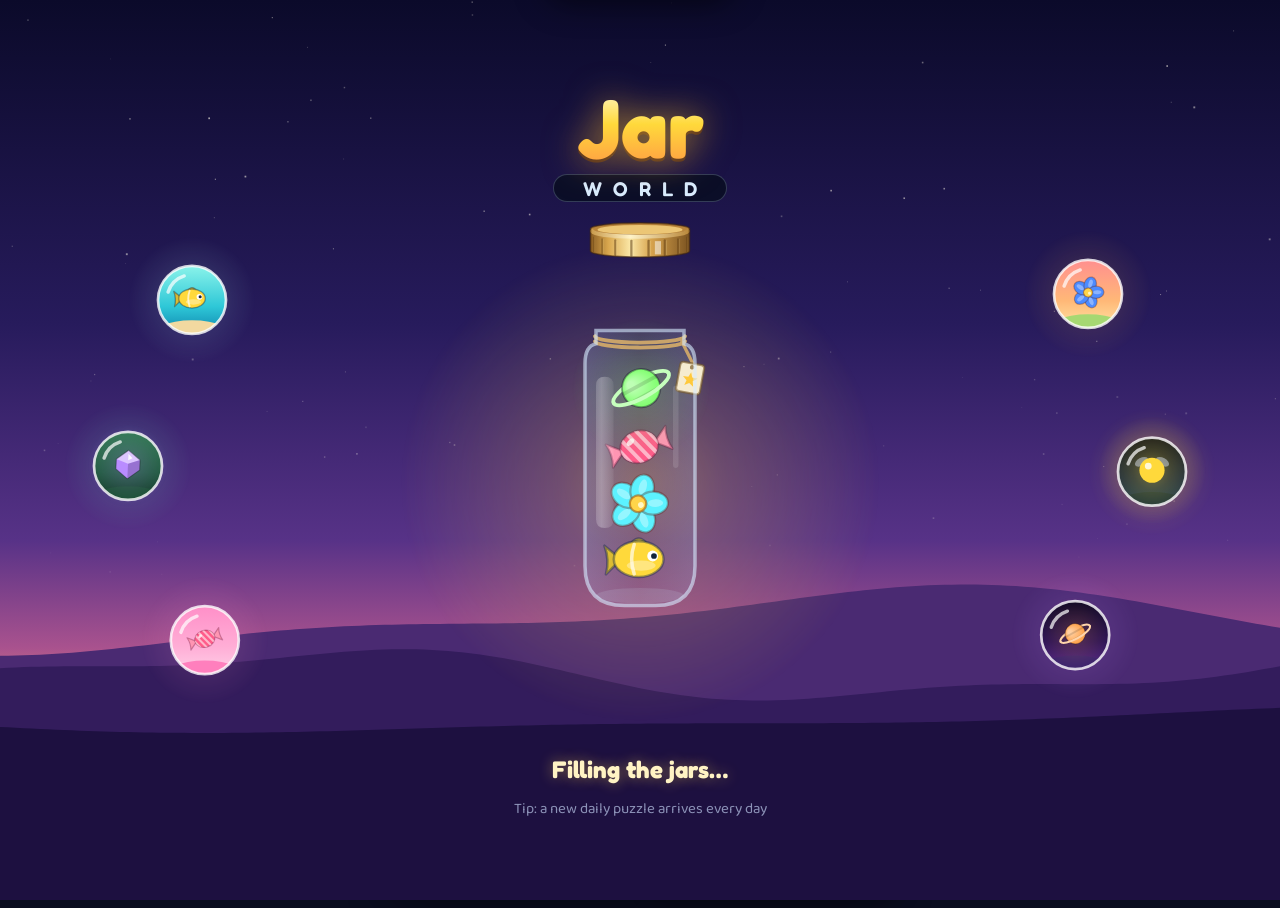
==== commit 5584eefd: "Jar World v0.33: skins tab "Fireflies" is now "Jar Pals" - New name in all 11 languages (web and iPh" ====
--- a/index.html
+++ b/index.html
@@ -475,7 +475,7 @@
         <span class="txt"><b>Daily puzzle</b><span id="dailySub">A new puzzle every day</span></span>
         <span class="streak" id="dailyStreak" hidden></span>
       </button>
-      <div class="note"><span id="soundStatus">Tap anywhere to start the music</span> · Jar World v0.32</div>
+      <div class="note"><span id="soundStatus">Tap anywhere to start the music</span> · Jar World v0.33</div>
     </div>
   </div>
 </div>
@@ -561,7 +561,7 @@
 <div class="overlay" id="skins" hidden>
   <div class="card skinsCard">
     <div class="skHead"><div class="title">Skins</div><div class="skCoins"><span data-ico="coin"></span><span id="skCoinN">0</span></div></div>
-    <div class="skTabs"><button id="skTabJar" class="on">Jars</button><button id="skTabFly">Fireflies</button></div>
+    <div class="skTabs"><button id="skTabJar" class="on">Jars</button><button id="skTabFly">Jar Pals</button></div>
     <div class="skGrid" id="skGrid"></div>
     <button class="coinBtn" id="skAction"></button>
     <div class="note">Get more coins</div>
@@ -629,7 +629,7 @@
 <script>
 // ===================== languages =====================
 // Every text is written in English and looked up here (tools/i18n/strings.py in the repo, shared with the Godot game).
-/*I18N-DATA*/const I18N = {"langs":["en","ar","es","pt","fr","de","tr","ru","ja","ko","zh"],"native":{"en":"English","ar":"العربية","es":"Español","pt":"Português","fr":"Français","de":"Deutsch","tr":"Türkçe","ru":"Русский","ja":"日本語","ko":"한국어","zh":"简体中文"},"months":{"en":{"names":["Jan","Feb","Mar","Apr","May","Jun","Jul","Aug","Sep","Oct","Nov","Dec"],"fmt":"{0} {1}"},"ar":{"names":["يناير","فبراير","مارس","أبريل","مايو","يونيو","يوليو","أغسطس","سبتمبر","أكتوبر","نوفمبر","ديسمبر"],"fmt":"{1} {0}"},"es":{"names":["ene","feb","mar","abr","may","jun","jul","ago","sept","oct","nov","dic"],"fmt":"{1} {0}"},"pt":{"names":["jan","fev","mar","abr","mai","jun","jul","ago","set","out","nov","dez"],"fmt":"{1} {0}"},"fr":{"names":["janv.","févr.","mars","avr.","mai","juin","juil.","août","sept.","oct.","nov.","déc."],"fmt":"{1} {0}"},"de":{"names":["Jan.","Feb.","März","Apr.","Mai","Juni","Juli","Aug.","Sept.","Okt.","Nov.","Dez."],"fmt":"{1}. {0}"},"tr":{"names":["Oca","Şub","Mar","Nis","May","Haz","Tem","Ağu","Eyl","Eki","Kas","Ara"],"fmt":"{1} {0}"},"ru":{"names":["янв.","февр.","марта","апр.","мая","июня","июля","авг.","сент.","окт.","нояб.","дек."],"fmt":"{1} {0}"},"ja":{"names":["1","2","3","4","5","6","7","8","9","10","11","12"],"fmt":"{0}月{1}日"},"ko":{"names":["1","2","3","4","5","6","7","8","9","10","11","12"],"fmt":"{0}월 {1}일"},"zh":{"names":["1","2","3","4","5","6","7","8","9","10","11","12"],"fmt":"{0}月{1}日"}},"t":{"ar":{"Undo":"تراجع","Hint":"تلميح","Play":"العب","Level {0}":"المستوى {0}","Level {0} · {1}":"المستوى {0} · {1}","Tutorial":"تعليمات اللعب","Chapter {0}":"الفصل {0}","Hard":"صعب","Extreme":"خارق","Hard level":"مستوى صعب","Extreme level":"مستوى خارق","Daily puzzle":"لغز اليوم","A new puzzle every day":"لغز جديد كل يوم","Solved! Next puzzle in {0}":"تم الحل! اللغز التالي بعد {0}","Solve today to keep your streak":"حلّه اليوم لتحافظ على سلسلتك","{0}h {1}m":"{0} س {1} د","{0}m":"{0} د","No ads":"بلا إعلانات","Daily":"يومي","Hints":"التلميحات","Coins":"العملات","Hearts":"القلوب","Hearts for Hard and Extreme levels":"قلوب للمستويات الصعبة والخارقة","Full":"ممتلئ","Home":"الرئيسية","Back":"رجوع","Sound":"الصوت","Restart level":"أعد المستوى","Chapter map":"خريطة الفصول","New chapter!":"فصل جديد!","Tap anywhere to start the music":"اضغط في أي مكان لتشغيل الموسيقى","Bubble Reef":"شعاب الفقاعات","Sunpetal Meadow":"مرج زهرة الشمس","Lantern Grove":"بستان الفوانيس","Firefly Night":"ليلة اليراعات","Candy Clouds":"غيوم الحلوى","Starlight Space":"فضاء النجوم","Meadow Glow":"توهج المرج","Willow Pond":"بركة الصفصاف","Moonlit Garden":"حديقة القمر","Lantern Woods":"غابة الفوانيس","Starfall Hills":"تلال الشهب","Misty Marsh":"مستنقع الضباب","Crystal Creek":"جدول الكريستال","Aurora Ridge":"قمة الشفق","Cherry Blossom Grove":"بستان أزهار الكرز","Desert Oasis":"واحة الصحراء","Firefly Falls":"شلالات اليراعات","Mushroom Hollow":"وادي الفطر","Autumn Orchard":"بستان الخريف","Frozen Lake":"البحيرة المتجمدة","Lighthouse Shore":"شاطئ المنارة","Bamboo Valley":"وادي الخيزران","Sunflower Fields":"حقول دوار الشمس","Glowing Lagoon":"البحيرة المضيئة","Floating Isles":"الجزر العائمة","Rainbow Sky":"سماء قوس قزح","1 move left":"بقيت حركة واحدة","{0} moves left":"الحركات المتبقية: {0}","{0} moves. Win for {1} coins + 1 hint":"{0} حركة. اربح {1} عملة وتلميحًا","Limited moves. Win for {0} coins + 1 hint":"حركات محدودة. اربح {0} عملة وتلميحًا","Already solved today. Play again for fun!":"حللته اليوم. العب مجددًا للمتعة!","New: {0}":"جديد: {0}","Got it":"فهمت","Color jars":"جرار الألوان","A jar with a colored ribbon on its neck only accepts that color. Plan ahead!":"الجرة التي على عنقها شريط ملون لا تقبل إلا ذلك اللون. خطط مسبقًا!","Lidded jars":"جرار مغطاة","A lidded jar stays shut. The number counts down by one with every pour you make. At zero, the lid pops off and you can use the jar.":"الجرة ذات الغطاء تبقى مغلقة. ينقص الرقم واحدًا مع كل سكبة تقوم بها. عند الصفر ينفتح الغطاء ويمكنك استخدام الجرة.","The cracked jar":"الجرة المكسورة","This jar is cracked. Tap it, and two little helpers will come and mend it. Then it's one more empty jar for this level.":"هذه الجرة مشروخة. اضغط عليها وسيأتي مساعدان صغيران لإصلاحها. بعدها تصبح جرة فارغة إضافية في هذا المستوى.","A new puzzle every day, with color jars and a lid. Solve it every day to grow your streak.":"لغز جديد كل يوم فيه جرار ألوان وغطاء. حلّه كل يوم لتطيل سلسلتك.","The 5th level of every chapter is Hard: more colors and a move limit (the number under the level). Win for 25 coins and a hint. If you give up, you lose a heart.":"المستوى الخامس في كل فصل صعب: ألوان أكثر وعدد حركات محدود (الرقم تحت المستوى). اربح 25 عملة وتلميحًا. إذا استسلمت تخسر قلبًا.","The last level of every chapter is Extreme: even more colors and fewer spare moves. Win for 50 coins and a hint. If you give up, you lose a heart.":"آخر مستوى في كل فصل خارق: ألوان أكثر وحركات احتياطية أقل. اربح 50 عملة وتلميحًا. إذا استسلمت تخسر قلبًا.","You lost a heart. You have 5 for Hard and Extreme levels, and one comes back every 20 minutes. Normal levels never cost hearts.":"خسرت قلبًا. لديك 5 قلوب للمستويات الصعبة والخارقة، ويعود قلب كل 20 دقيقة. المستويات العادية لا تكلّف قلوبًا أبدًا.","You earn coins for every level you solve. Spend them on hints, undos, extra moves, hearts and mending cracked jars.":"تربح عملات مع كل مستوى تحله. أنفقها على التلميحات والتراجع والحركات الإضافية والقلوب وإصلاح الجرار المكسورة.","Your world map":"خريطة عالمك","Every level is a stone on this trail. Gold ones are done and yours glows. Hard levels have a pink star, Extreme levels a gold crown. Tap your level or Play to start.":"كل مستوى حجر على هذا المسار. الأحجار الذهبية منتهية وحجرك يتوهج. المستويات الصعبة عليها نجمة وردية والخارقة تاج ذهبي. اضغط مستواك أو العب للبدء.","Tap this jar to pick up the top color":"اضغط على هذه الجرة لرفع اللون العلوي","Now tap this jar to pour them in":"الآن اضغط على هذه الجرة لتسكبها فيها","Now try dragging: hold this jar and slide to the glowing one":"جرّب السحب الآن: أمسك هذه الجرة واسحبها إلى الجرة المتوهجة","Drag them to the glowing jar, or tap it":"اسحبها إلى الجرة المتوهجة أو اضغط عليها","Now finish it yourself: one color in each jar!":"الآن أكمل بنفسك: لون واحد في كل جرة!","This jar opens after 1 more pour":"تنفتح هذه الجرة بعد سكبة واحدة","This jar opens after {0} more pours":"تنفتح هذه الجرة بعد {0} سكبات","That jar only takes the color {0}":"هذه الجرة تقبل اللون {0} فقط","yellow":"الأصفر","sky blue":"الأزرق السماوي","pink":"الوردي","green":"الأخضر","violet":"البنفسجي","orange":"البرتقالي","blue":"الأزرق","white":"الأبيض","red":"الأحمر","mint":"النعناعي","A lid popped open!":"انفتح غطاء!","You're stuck. Try Undo or Restart":"علقت. جرّب التراجع أو إعادة البدء","Pour the glowing jar into the other one":"اسكب الجرة المتوهجة في الأخرى","Sound on":"الصوت يعمل","Sound is blocked here. Try opening the link in Safari":"الصوت محظور هنا. جرّب فتح الرابط في Safari","The jar is mended!":"تم إصلاح الجرة!","All glowing!":"كلها تتوهج!","Solved in {0} moves":"تم الحل في {0} حركة","Well done!":"أحسنت!","That's all there is to it.":"هذا كل ما في الأمر.","Back to menu":"العودة للقائمة","Daily solved!":"تم حل لغز اليوم!","{0}-day streak, +1 hint":"سلسلة {0} أيام، وتلميح إضافي","Come back tomorrow for a new puzzle.":"عد غدًا للغز جديد.","Back to levels":"العودة للمستويات","Next level":"المستوى التالي","Hard level beaten!":"تغلبت على المستوى الصعب!","Extreme level beaten!":"تغلبت على المستوى الخارق!","+1 hint":"تلميح إضافي","Double it ▶":"ضاعفها ▶","Double it: +{0}":"ضاعفها واربح {0}","Watch a video: +{0} more coins":"شاهد فيديو واربح {0} عملة إضافية","Out of moves":"نفدت الحركات","So close! Watch a short video for 5 more moves, or try the level again.":"كدت تنجح! شاهد فيديو قصيرًا لتحصل على 5 حركات إضافية، أو أعد المحاولة.","+5 moves ▶":"5 حركات إضافية ▶","+5 moves":"5 حركات إضافية","+5 moves for {0}":"5 حركات إضافية مقابل {0}","Try again (−1 heart)":"أعد المحاولة (تخسر قلبًا)","{0} coins":"{0} عملة","+{0} coins":"حصلت على {0} عملة","{0} needed · you have {1}":"تحتاج {0} · لديك {1}","Use {0}":"استخدم {0}","Mend for {0}":"أصلحها مقابل {0}","Free video":"فيديو مجاني","Watch a video ▶":"شاهد فيديو ▶","Not now":"ليس الآن","Need a hint?":"تحتاج تلميحًا؟","You're out of hints. Watch a short video for a free one, or use your coins.":"نفدت تلميحاتك. شاهد فيديو قصيرًا لتحصل على واحد مجانًا، أو استخدم عملاتك.","One more undo?":"تراجع إضافي؟","You've used this level's 3 undos. Watch a short video for one more, or use your coins.":"استخدمت مرات التراجع الثلاث في هذا المستوى. شاهد فيديو قصيرًا لتحصل على واحدة أخرى، أو استخدم عملاتك.","Mend the jar?":"إصلاح الجرة؟","Two little helpers will repair the cracked jar, so you get one more empty jar for this level.":"سيصلح مساعدان صغيران الجرة المشروخة، فتحصل على جرة فارغة إضافية في هذا المستوى.","No video available right now":"لا يوجد فيديو متاح الآن","No video available right now. Try again soon":"لا يوجد فيديو متاح الآن. حاول بعد قليل","TEST AD":"إعلان تجريبي","Video ad":"إعلان فيديو","Ad break":"فاصل إعلاني","Watch to the end for your reward":"شاهد حتى النهاية لتحصل على مكافأتك","In the real game, a video plays here":"في اللعبة الحقيقية يُعرض فيديو هنا","In the real game, a short ad plays here":"في اللعبة الحقيقية يُعرض إعلان قصير هنا","Close ✕":"إغلاق ✕","Settings":"الإعدادات","Music":"الموسيقى","Sounds":"المؤثرات","Vibration":"الاهتزاز","Color-blind mode":"وضع عمى الألوان","A shape on every color":"شكل على كل لون","Language":"اللغة","Automatic":"تلقائي","Remove ads · {0}":"إزالة الإعلانات · {0}","Ads removed ✓":"تمت إزالة الإعلانات ✓","Restore purchases":"استعادة المشتريات","Show tutorial again":"أعرض التعليمات مجددًا","Privacy policy":"سياسة الخصوصية","Done":"تم","Close":"إغلاق","ON":"تشغيل","OFF":"إيقاف","TEST STORE":"متجر تجريبي","Remove ads":"إزالة الإعلانات","No more ads between levels, forever. Videos you choose to watch for rewards stay available.":"لا إعلانات بين المستويات بعد الآن، وللأبد. وتبقى فيديوهات المكافآت التي تختار مشاهدتها متاحة.","In the real game, the App Store or Google Play asks you to confirm. No money is charged in this test version.":"في اللعبة الحقيقية يطلب منك App Store أو Google Play التأكيد. لا يتم خصم أي مبلغ في هذه النسخة التجريبية.","Buy for {0}":"اشترِ بـ {0}","Cancel":"إلغاء","Thank you!":"شكرًا لك!","Purchase":"الشراء","Ads between levels are gone":"اختفت الإعلانات بين المستويات","Ads are already removed":"الإعلانات مزالة بالفعل","Remove ads is active":"إزالة الإعلانات مفعّلة","No purchases found":"لم يتم العثور على مشتريات","The purchase didn't go through":"لم تكتمل عملية الشراء","The purchase didn't go through: {0}":"لم تكتمل عملية الشراء: {0}","Next heart in {0}":"القلب التالي بعد {0}","You have a heart again!":"لديك قلب من جديد!","Restart this level?":"إعادة هذا المستوى؟","Leave this level?":"مغادرة هذا المستوى؟","You'll lose a heart. Hard and Extreme levels cost a heart when you give up. You have {0} left.":"ستخسر قلبًا. المستويات الصعبة والخارقة تكلّف قلبًا عند الاستسلام. يتبقى لديك {0}.","Restart (−1 heart)":"إعادة (تخسر قلبًا)","Leave (−1 heart)":"مغادرة (تخسر قلبًا)","Keep playing":"واصل اللعب","Out of hearts":"نفدت القلوب","Hard and Extreme levels need a heart. One comes back every 20 minutes, and the daily puzzle is always free.":"المستويات الصعبة والخارقة تحتاج قلبًا. يعود قلب كل 20 دقيقة، ولغز اليوم مجاني دائمًا.","Video: +1 heart":"فيديو: قلب إضافي","Free video: +1 heart":"فيديو مجاني: قلب إضافي","+1 heart for {0}":"قلب إضافي مقابل {0}","+1 heart":"قلب إضافي","Wait":"انتظر","Daily rewards":"المكافآت اليومية","Claim today's gift":"استلم هدية اليوم","Today's gift is claimed ✓":"تم استلام هدية اليوم ✓","Day {0}":"اليوم {0}","Day {0} gift":"هدية اليوم {0}","1 hint":"تلميح واحد","{0} hints":"{0} تلميحات","+{0} hints":"حصلت على {0} تلميحات","Full hearts":"قلوب ممتلئة","Hearts refilled":"امتلأت القلوب","Come back every day for a new gift. Day 7 is the biggest! Miss a day and it starts again.":"عد كل يوم لهدية جديدة. هدية اليوم السابع هي الأكبر! إذا فاتك يوم تبدأ من جديد.","Come back tomorrow for day {0}. Miss a day and it starts again from day 1.":"عد غدًا لهدية اليوم {0}. إذا فاتك يوم تبدأ من اليوم 1.","Trophies":"الجوائز","Trophy unlocked":"حصلت على جائزة","{0} of {1} unlocked":"{0} من {1} مفتوحة","Leaderboards":"لوحات الصدارة","In the phone app, trophies and leaderboards also show in Game Center (iPhone) or Google Play Games (Android), and your progress is backed up there.":"في تطبيق الهاتف تظهر الجوائز ولوحات الصدارة أيضًا في Game Center (آيفون) أو Google Play Games (أندرويد)، ويُحفظ تقدمك هناك.","Trophies and leaderboards also show in Game Center (iPhone) or Google Play Games (Android) when you're signed in, and your progress is backed up there.":"عند تسجيل الدخول تظهر الجوائز ولوحات الصدارة أيضًا في Game Center (آيفون) أو Google Play Games (أندرويد)، ويُحفظ تقدمك هناك.","First glow":"أول توهج","Finish level 1":"أنهِ المستوى 1","Night walker":"سائر الليل","Reach level 10":"صِل إلى المستوى 10","Lantern keeper":"حارس الفانوس","Reach level 25":"صِل إلى المستوى 25","Starlight":"ضوء النجوم","Reach level 50":"صِل إلى المستوى 50","Jar master":"سيد الجرار","Reach level 100":"صِل إلى المستوى 100","Brave heart":"قلب شجاع","Beat a hard level":"تغلب على مستوى صعب","Unshakable":"لا يتزعزع","Beat 10 hard levels":"تغلب على 10 مستويات صعبة","Fearless":"بلا خوف","Beat an Extreme level":"تغلب على مستوى خارق","Pure skill":"مهارة خالصة","Beat a hard level without a hint":"تغلب على مستوى صعب دون تلميح","Early bird":"الطائر المبكر","Solve a daily puzzle":"حل لغز اليوم","Week of light":"أسبوع من النور","Reach a 7-day daily streak":"حقق سلسلة من 7 أيام","Jar mender":"مُصلح الجرار","Mend a cracked jar":"أصلح جرة مكسورة","Treasure jar":"جرة الكنز","Hold 500 coins at once":"امتلك 500 عملة في وقت واحد","Catching fireflies…":"نجمع اليراعات…","Filling the jars…":"نملأ الجرار…","Tap to play":"اضغط للعب","Ready!":"جاهز!","Tip: tap a jar, then tap another jar to pour":"نصيحة: اضغط على جرة ثم على جرة أخرى لتسكب","Tip: a jar with a ribbon only takes that color":"نصيحة: الجرة ذات الشريط تقبل لونها فقط","Tip: lidded jars open after a few pours":"نصيحة: الجرار المغطاة تنفتح بعد بضع سكبات","Tip: a new daily puzzle arrives every day":"نصيحة: لغز يومي جديد يصل كل يوم","Skill streak":"سلسلة المهارة","Finish a level within the target moves, without a hint, and your streak grows. On Hard and Extreme levels, win with 3 or more moves to spare without losing a heart. Bonus coins at 3, 5 and 10 in a row! Miss, and it starts again from 0.":"أنهِ المستوى ضمن عدد الحركات المطلوب ومن دون تلميح، فتكبر سلسلتك. في المستويات الصعبة والخارقة، اربح ومعك 3 حركات متبقية أو أكثر من دون أن تخسر قلبًا. تحصل على عملات إضافية عند 3 و5 و10 مرات متتالية! وإن لم تنجح، تبدأ السلسلة من الصفر.","Target: {0} / {1}":"الهدف: {0} / {1}","Skill streak: {0}":"سلسلة المهارة: {0}","Streak bonus: +{0} coins":"مكافأة السلسلة: {0} عملة","Streak lost: over the target moves":"انتهت السلسلة: تجاوزت عدد الحركات المطلوب","Streak lost: a hint was used":"انتهت السلسلة: استخدمت تلميحًا","Streak lost: a heart was lost":"انتهت السلسلة: خسرت قلبًا","Streak lost: win with 3 moves to spare":"انتهت السلسلة: يجب أن تبقى 3 حركات","Move the glowing ones into the gold jar":"انقل القطع المضيئة إلى الجرة الذهبية","Skins":"المظاهر","Jars":"الجِرار","Fireflies":"اليراعات","Get more coins":"احصل على المزيد من العملات","In use":"مستخدم","Owned":"تملكه","Tap a look to choose it":"اضغط على مظهر لتختاره","You're using it now":"أنت تستخدمه الآن","New look!":"مظهر جديد!","Privacy choices":"خيارات الخصوصية","Clear glass":"زجاج شفاف","Frosted glass":"زجاج مثلّج","Honey glass":"زجاج العسل","Moonlight glass":"زجاج القمر","Rose glass":"زجاج الورد","Classic":"الكلاسيكي","Little antennae":"قرون صغيرة","Fairy wings":"أجنحة الجنية","Royal crown":"التاج الملكي"},"es":{"Undo":"Deshacer","Hint":"Pista","Play":"Jugar","Level {0}":"Nivel {0}","Level {0} · {1}":"Nivel {0} · {1}","Tutorial":"Tutorial","Chapter {0}":"Capítulo {0}","Hard":"Difícil","Extreme":"Extremo","Hard level":"Nivel difícil","Extreme level":"Nivel extremo","Daily puzzle":"Puzle diario","A new puzzle every day":"Un puzle nuevo cada día","Solved! Next puzzle in {0}":"¡Resuelto! Siguiente en {0}","Solve today to keep your streak":"Resuélvelo hoy para mantener tu racha","{0}h {1}m":"{0} h {1} min","{0}m":"{0} min","No ads":"Sin anuncios","Daily":"Diario","Hints":"Pistas","Coins":"Monedas","Hearts":"Corazones","Hearts for Hard and Extreme levels":"Corazones para niveles difíciles y extremos","Full":"Lleno","Home":"Inicio","Back":"Atrás","Sound":"Sonido","Restart level":"Reiniciar nivel","Chapter map":"Mapa de capítulos","New chapter!":"¡Nuevo capítulo!","Tap anywhere to start the music":"Toca en cualquier parte para iniciar la música","Bubble Reef":"Arrecife burbuja","Sunpetal Meadow":"Prado de pétalos","Lantern Grove":"Arboleda de faroles","Firefly Night":"Noche de luciérnagas","Candy Clouds":"Nubes de caramelo","Starlight Space":"Espacio estelar","Meadow Glow":"Prado brillante","Willow Pond":"Estanque de sauces","Moonlit Garden":"Jardín de luna","Lantern Woods":"Bosque de faroles","Starfall Hills":"Colinas estrelladas","Misty Marsh":"Pantano brumoso","Crystal Creek":"Arroyo de cristal","Aurora Ridge":"Cumbre de la aurora","Cherry Blossom Grove":"Bosque de cerezos","Desert Oasis":"Oasis del desierto","Firefly Falls":"Cascada de luciérnagas","Mushroom Hollow":"Hondonada de setas","Autumn Orchard":"Huerto otoñal","Frozen Lake":"Lago helado","Lighthouse Shore":"Costa del faro","Bamboo Valley":"Valle de bambú","Sunflower Fields":"Campos de girasoles","Glowing Lagoon":"Laguna brillante","Floating Isles":"Islas flotantes","Rainbow Sky":"Cielo arcoíris","1 move left":"Queda 1 movimiento","{0} moves left":"Quedan {0} movimientos","{0} moves. Win for {1} coins + 1 hint":"{0} movimientos. Gana {1} monedas + 1 pista","Limited moves. Win for {0} coins + 1 hint":"Movimientos limitados. Gana {0} monedas + 1 pista","Already solved today. Play again for fun!":"Ya lo resolviste hoy. ¡Juega otra vez por diversión!","New: {0}":"Nuevo: {0}","Got it":"Entendido","Color jars":"Frascos de color","A jar with a colored ribbon on its neck only accepts that color. Plan ahead!":"Un frasco con un lazo de color en el cuello solo acepta ese color. ¡Planea con tiempo!","Lidded jars":"Frascos con tapa","A lidded jar stays shut. The number counts down by one with every pour you make. At zero, the lid pops off and you can use the jar.":"Un frasco con tapa se queda cerrado. El número baja uno con cada vertido que haces. Al llegar a cero, la tapa salta y puedes usar el frasco.","The cracked jar":"El frasco roto","This jar is cracked. Tap it, and two little helpers will come and mend it. Then it's one more empty jar for this level.":"Este frasco está agrietado. Tócalo y dos pequeños ayudantes vendrán a arreglarlo. Así tendrás un frasco vacío más en este nivel.","A new puzzle every day, with color jars and a lid. Solve it every day to grow your streak.":"Un puzle nuevo cada día, con frascos de color y una tapa. Resuélvelo a diario para aumentar tu racha.","The 5th level of every chapter is Hard: more colors and a move limit (the number under the level). Win for 25 coins and a hint. If you give up, you lose a heart.":"El 5.º nivel de cada capítulo es difícil: más colores y un límite de movimientos (el número bajo el nivel). Gana 25 monedas y una pista. Si te rindes, pierdes un corazón.","The last level of every chapter is Extreme: even more colors and fewer spare moves. Win for 50 coins and a hint. If you give up, you lose a heart.":"El último nivel de cada capítulo es extremo: aún más colores y menos movimientos de sobra. Gana 50 monedas y una pista. Si te rindes, pierdes un corazón.","You lost a heart. You have 5 for Hard and Extreme levels, and one comes back every 20 minutes. Normal levels never cost hearts.":"Perdiste un corazón. Tienes 5 para los niveles difíciles y extremos, y recuperas uno cada 20 minutos. Los niveles normales nunca cuestan corazones.","You earn coins for every level you solve. Spend them on hints, undos, extra moves, hearts and mending cracked jars.":"Ganas monedas por cada nivel que resuelves. Úsalas en pistas, deshacer, movimientos extra, corazones y para arreglar frascos rotos.","Your world map":"Tu mapa del mundo","Every level is a stone on this trail. Gold ones are done and yours glows. Hard levels have a pink star, Extreme levels a gold crown. Tap your level or Play to start.":"Cada nivel es una piedra del sendero. Las doradas están completadas y la tuya brilla. Los niveles difíciles tienen una estrella rosa y los extremos una corona dorada. Toca tu nivel o Jugar para empezar.","Tap this jar to pick up the top color":"Toca este frasco para tomar el color de arriba","Now tap this jar to pour them in":"Ahora toca este frasco para verterlas","Now try dragging: hold this jar and slide to the glowing one":"Ahora prueba a arrastrar: mantén este frasco y deslízalo al que brilla","Drag them to the glowing jar, or tap it":"Arrástralas al frasco que brilla o tócalo","Now finish it yourself: one color in each jar!":"Ahora termina tú: ¡un color en cada frasco!","This jar opens after 1 more pour":"Este frasco se abre tras 1 vertido más","This jar opens after {0} more pours":"Este frasco se abre tras {0} vertidos más","That jar only takes the color {0}":"Ese frasco solo acepta el color {0}","yellow":"amarillo","sky blue":"celeste","pink":"rosa","green":"verde","violet":"violeta","orange":"naranja","blue":"azul","white":"blanco","red":"rojo","mint":"menta","A lid popped open!":"¡Se abrió una tapa!","You're stuck. Try Undo or Restart":"Estás atascado. Prueba Deshacer o Reiniciar","Pour the glowing jar into the other one":"Vierte el frasco que brilla en el otro","Sound on":"Sonido activado","Sound is blocked here. Try opening the link in Safari":"El sonido está bloqueado aquí. Abre el enlace en Safari","The jar is mended!":"¡El frasco está arreglado!","All glowing!":"¡Todo brilla!","Solved in {0} moves":"Resuelto en {0} movimientos","Well done!":"¡Bien hecho!","That's all there is to it.":"Eso es todo.","Back to menu":"Volver al menú","Daily solved!":"¡Puzle diario resuelto!","{0}-day streak, +1 hint":"Racha de {0} días, +1 pista","Come back tomorrow for a new puzzle.":"Vuelve mañana para un nuevo puzle.","Back to levels":"Volver a los niveles","Next level":"Siguiente nivel","Hard level beaten!":"¡Nivel difícil superado!","Extreme level beaten!":"¡Nivel extremo superado!","+1 hint":"+1 pista","Double it ▶":"Duplícalas ▶","Double it: +{0}":"Duplícalas: +{0}","Watch a video: +{0} more coins":"Mira un video: +{0} monedas más","Out of moves":"Sin movimientos","So close! Watch a short video for 5 more moves, or try the level again.":"¡Casi! Mira un video corto para 5 movimientos más o vuelve a intentarlo.","+5 moves ▶":"+5 movimientos ▶","+5 moves":"+5 movimientos","+5 moves for {0}":"+5 movimientos por {0}","Try again (−1 heart)":"Reintentar (−1 corazón)","{0} coins":"{0} monedas","+{0} coins":"+{0} monedas","{0} needed · you have {1}":"Necesitas {0} · tienes {1}","Use {0}":"Usar {0}","Mend for {0}":"Arreglar por {0}","Free video":"Video gratis","Watch a video ▶":"Ver un video ▶","Not now":"Ahora no","Need a hint?":"¿Necesitas una pista?","You're out of hints. Watch a short video for a free one, or use your coins.":"No te quedan pistas. Mira un video corto para conseguir una gratis o usa tus monedas.","One more undo?":"¿Un deshacer más?","You've used this level's 3 undos. Watch a short video for one more, or use your coins.":"Ya usaste los 3 deshacer de este nivel. Mira un video corto para uno más o usa tus monedas.","Mend the jar?":"¿Arreglar el frasco?","Two little helpers will repair the cracked jar, so you get one more empty jar for this level.":"Dos pequeños ayudantes arreglarán el frasco agrietado y tendrás un frasco vacío más en este nivel.","No video available right now":"No hay videos disponibles ahora","No video available right now. Try again soon":"No hay videos disponibles ahora. Inténtalo pronto","TEST AD":"ANUNCIO DE PRUEBA","Video ad":"Anuncio en video","Ad break":"Pausa publicitaria","Watch to the end for your reward":"Mira hasta el final para tu premio","In the real game, a video plays here":"En el juego real, aquí se reproduce un video","In the real game, a short ad plays here":"En el juego real, aquí se reproduce un anuncio corto","Close ✕":"Cerrar ✕","Settings":"Ajustes","Music":"Música","Sounds":"Sonidos","Vibration":"Vibración","Color-blind mode":"Modo daltónico","A shape on every color":"Una forma en cada color","Language":"Idioma","Automatic":"Automático","Remove ads · {0}":"Quitar anuncios · {0}","Ads removed ✓":"Anuncios quitados ✓","Restore purchases":"Restaurar compras","Show tutorial again":"Ver el tutorial otra vez","Privacy policy":"Política de privacidad","Done":"Listo","Close":"Cerrar","ON":"SÍ","OFF":"NO","TEST STORE":"TIENDA DE PRUEBA","Remove ads":"Quitar anuncios","No more ads between levels, forever. Videos you choose to watch for rewards stay available.":"Nunca más anuncios entre niveles. Los videos que elijas ver por premios siguen disponibles.","In the real game, the App Store or Google Play asks you to confirm. No money is charged in this test version.":"En el juego real, App Store o Google Play te pedirán confirmar. En esta versión de prueba no se cobra nada.","Buy for {0}":"Comprar por {0}","Cancel":"Cancelar","Thank you!":"¡Gracias!","Purchase":"Compra","Ads between levels are gone":"Ya no hay anuncios entre niveles","Ads are already removed":"Los anuncios ya están quitados","Remove ads is active":"Quitar anuncios está activo","No purchases found":"No se encontraron compras","The purchase didn't go through":"La compra no se completó","The purchase didn't go through: {0}":"La compra no se completó: {0}","Next heart in {0}":"Próximo corazón en {0}","You have a heart again!":"¡Ya tienes un corazón!","Restart this level?":"¿Reiniciar este nivel?","Leave this level?":"¿Salir de este nivel?","You'll lose a heart. Hard and Extreme levels cost a heart when you give up. You have {0} left.":"Perderás un corazón. Los niveles difíciles y extremos cuestan un corazón si te rindes. Te quedan {0}.","Restart (−1 heart)":"Reiniciar (−1 corazón)","Leave (−1 heart)":"Salir (−1 corazón)","Keep playing":"Seguir jugando","Out of hearts":"Sin corazones","Hard and Extreme levels need a heart. One comes back every 20 minutes, and the daily puzzle is always free.":"Los niveles difíciles y extremos necesitan un corazón. Recuperas uno cada 20 minutos y el puzle diario siempre es gratis.","Video: +1 heart":"Video: +1 corazón","Free video: +1 heart":"Video gratis: +1 corazón","+1 heart for {0}":"+1 corazón por {0}","+1 heart":"+1 corazón","Wait":"Esperar","Daily rewards":"Premios diarios","Claim today's gift":"Recoge el regalo de hoy","Today's gift is claimed ✓":"Regalo de hoy recogido ✓","Day {0}":"Día {0}","Day {0} gift":"Regalo del día {0}","1 hint":"1 pista","{0} hints":"{0} pistas","+{0} hints":"+{0} pistas","Full hearts":"Corazones llenos","Hearts refilled":"Corazones recargados","Come back every day for a new gift. Day 7 is the biggest! Miss a day and it starts again.":"Vuelve cada día por un regalo nuevo. ¡El día 7 es el mejor! Si faltas un día, empieza de nuevo.","Come back tomorrow for day {0}. Miss a day and it starts again from day 1.":"Vuelve mañana por el día {0}. Si faltas un día, vuelves al día 1.","Trophies":"Trofeos","Trophy unlocked":"Trofeo desbloqueado","{0} of {1} unlocked":"{0} de {1} desbloqueados","Leaderboards":"Clasificaciones","In the phone app, trophies and leaderboards also show in Game Center (iPhone) or Google Play Games (Android), and your progress is backed up there.":"En la app del teléfono, los trofeos y clasificaciones también aparecen en Game Center (iPhone) o Google Play Games (Android), y tu progreso se guarda allí.","Trophies and leaderboards also show in Game Center (iPhone) or Google Play Games (Android) when you're signed in, and your progress is backed up there.":"Si inicias sesión, los trofeos y clasificaciones también aparecen en Game Center (iPhone) o Google Play Games (Android), y tu progreso se guarda allí.","First glow":"Primer brillo","Finish level 1":"Completa el nivel 1","Night walker":"Paseante nocturno","Reach level 10":"Llega al nivel 10","Lantern keeper":"Guardián del farol","Reach level 25":"Llega al nivel 25","Starlight":"Luz de estrellas","Reach level 50":"Llega al nivel 50","Jar master":"Maestro de frascos","Reach level 100":"Llega al nivel 100","Brave heart":"Corazón valiente","Beat a hard level":"Supera un nivel difícil","Unshakable":"Inquebrantable","Beat 10 hard levels":"Supera 10 niveles difíciles","Fearless":"Intrépido","Beat an Extreme level":"Supera un nivel extremo","Pure skill":"Pura habilidad","Beat a hard level without a hint":"Supera un nivel difícil sin pistas","Early bird":"Madrugador","Solve a daily puzzle":"Resuelve un puzle diario","Week of light":"Semana de luz","Reach a 7-day daily streak":"Logra una racha diaria de 7 días","Jar mender":"Reparador de frascos","Mend a cracked jar":"Arregla un frasco roto","Treasure jar":"Frasco del tesoro","Hold 500 coins at once":"Ten 500 monedas a la vez","Catching fireflies…":"Atrapando luciérnagas…","Filling the jars…":"Llenando los frascos…","Tap to play":"Toca para jugar","Ready!":"¡Listo!","Tip: tap a jar, then tap another jar to pour":"Consejo: toca un frasco y luego otro para verter","Tip: a jar with a ribbon only takes that color":"Consejo: un frasco con lazo solo acepta ese color","Tip: lidded jars open after a few pours":"Consejo: los frascos con tapa se abren tras unos vertidos","Tip: a new daily puzzle arrives every day":"Consejo: cada día llega un nuevo puzle diario","Skill streak":"Racha de habilidad","Finish a level within the target moves, without a hint, and your streak grows. On Hard and Extreme levels, win with 3 or more moves to spare without losing a heart. Bonus coins at 3, 5 and 10 in a row! Miss, and it starts again from 0.":"Termina un nivel dentro de los movimientos objetivo, sin pistas, y tu racha crece. En los niveles difíciles y extremos, gana con 3 o más movimientos de sobra sin perder un corazón. ¡Monedas extra al llegar a 3, 5 y 10 seguidos! Si fallas, vuelve a empezar desde 0.","Target: {0} / {1}":"Objetivo: {0} / {1}","Skill streak: {0}":"Racha de habilidad: {0}","Streak bonus: +{0} coins":"Premio de racha: +{0} monedas","Streak lost: over the target moves":"Racha perdida: superaste el objetivo","Streak lost: a hint was used":"Racha perdida: usaste una pista","Streak lost: a heart was lost":"Racha perdida: perdiste un corazón","Streak lost: win with 3 moves to spare":"Racha perdida: gana con 3 movimientos de sobra","Move the glowing ones into the gold jar":"Mueve las piezas brillantes al frasco dorado","Skins":"Aspectos","Jars":"Frascos","Fireflies":"Luciérnagas","Get more coins":"Consigue más monedas","In use":"En uso","Owned":"Tuyo","Tap a look to choose it":"Toca un aspecto para elegirlo","You're using it now":"Ya lo estás usando","New look!":"¡Nuevo aspecto!","Privacy choices":"Opciones de privacidad","Clear glass":"Cristal claro","Frosted glass":"Cristal escarchado","Honey glass":"Cristal de miel","Moonlight glass":"Cristal lunar","Rose glass":"Cristal rosa","Classic":"Clásico","Little antennae":"Antenitas","Fairy wings":"Alas de hada","Royal crown":"Corona real"},"pt":{"Undo":"Desfazer","Hint":"Dica","Play":"Jogar","Level {0}":"Nível {0}","Level {0} · {1}":"Nível {0} · {1}","Tutorial":"Tutorial","Chapter {0}":"Capítulo {0}","Hard":"Difícil","Extreme":"Extremo","Hard level":"Nível difícil","Extreme level":"Nível extremo","Daily puzzle":"Desafio diário","A new puzzle every day":"Um desafio novo todo dia","Solved! Next puzzle in {0}":"Resolvido! Próximo em {0}","Solve today to keep your streak":"Resolva hoje para manter a sequência","{0}h {1}m":"{0}h {1}min","{0}m":"{0}min","No ads":"Sem anúncios","Daily":"Diário","Hints":"Dicas","Coins":"Moedas","Hearts":"Corações","Hearts for Hard and Extreme levels":"Corações para níveis difíceis e extremos","Full":"Cheio","Home":"Início","Back":"Voltar","Sound":"Som","Restart level":"Reiniciar nível","Chapter map":"Mapa de capítulos","New chapter!":"Novo capítulo!","Tap anywhere to start the music":"Toque em qualquer lugar para tocar a música","Bubble Reef":"Recife das Bolhas","Sunpetal Meadow":"Prado das Pétalas","Lantern Grove":"Bosque das Lanternas","Firefly Night":"Noite dos Vaga-lumes","Candy Clouds":"Nuvens de Doce","Starlight Space":"Espaço Estrelado","Meadow Glow":"Brilho do Prado","Willow Pond":"Lago dos Salgueiros","Moonlit Garden":"Jardim ao Luar","Lantern Woods":"Bosque das Lanternas","Starfall Hills":"Colinas Estreladas","Misty Marsh":"Pântano Nebuloso","Crystal Creek":"Riacho de Cristal","Aurora Ridge":"Serra da Aurora","Cherry Blossom Grove":"Bosque das Cerejeiras","Desert Oasis":"Oásis do Deserto","Firefly Falls":"Cachoeira dos Vaga-lumes","Mushroom Hollow":"Vale dos Cogumelos","Autumn Orchard":"Pomar de Outono","Frozen Lake":"Lago Congelado","Lighthouse Shore":"Praia do Farol","Bamboo Valley":"Vale do Bambu","Sunflower Fields":"Campos de Girassóis","Glowing Lagoon":"Lagoa Brilhante","Floating Isles":"Ilhas Flutuantes","Rainbow Sky":"Céu Arco-íris","1 move left":"Resta 1 jogada","{0} moves left":"Restam {0} jogadas","{0} moves. Win for {1} coins + 1 hint":"{0} jogadas. Ganhe {1} moedas + 1 dica","Limited moves. Win for {0} coins + 1 hint":"Jogadas limitadas. Ganhe {0} moedas + 1 dica","Already solved today. Play again for fun!":"Já resolvido hoje. Jogue de novo por diversão!","New: {0}":"Novo: {0}","Got it":"Entendi","Color jars":"Potes coloridos","A jar with a colored ribbon on its neck only accepts that color. Plan ahead!":"Um pote com uma fita colorida no gargalo só aceita essa cor. Planeje antes!","Lidded jars":"Potes com tampa","A lidded jar stays shut. The number counts down by one with every pour you make. At zero, the lid pops off and you can use the jar.":"Um pote com tampa fica fechado. O número diminui um a cada vez que você despeja. No zero, a tampa sai e você pode usar o pote.","The cracked jar":"O pote rachado","This jar is cracked. Tap it, and two little helpers will come and mend it. Then it's one more empty jar for this level.":"Este pote está rachado. Toque nele e dois pequenos ajudantes virão consertá-lo. Assim você ganha mais um pote vazio nesta fase.","A new puzzle every day, with color jars and a lid. Solve it every day to grow your streak.":"Um desafio novo todo dia, com potes coloridos e uma tampa. Resolva todo dia para aumentar sua sequência.","The 5th level of every chapter is Hard: more colors and a move limit (the number under the level). Win for 25 coins and a hint. If you give up, you lose a heart.":"O 5º nível de cada capítulo é difícil: mais cores e um limite de jogadas (o número abaixo do nível). Ganhe 25 moedas e uma dica. Se desistir, perde um coração.","The last level of every chapter is Extreme: even more colors and fewer spare moves. Win for 50 coins and a hint. If you give up, you lose a heart.":"O último nível de cada capítulo é extremo: ainda mais cores e menos jogadas de sobra. Ganhe 50 moedas e uma dica. Se desistir, perde um coração.","You lost a heart. You have 5 for Hard and Extreme levels, and one comes back every 20 minutes. Normal levels never cost hearts.":"Você perdeu um coração. Você tem 5 para níveis difíceis e extremos, e um volta a cada 20 minutos. Níveis normais nunca custam corações.","You earn coins for every level you solve. Spend them on hints, undos, extra moves, hearts and mending cracked jars.":"Você ganha moedas a cada nível resolvido. Use-as em dicas, desfazer, jogadas extras, corações e para consertar potes rachados.","Your world map":"Seu mapa do mundo","Every level is a stone on this trail. Gold ones are done and yours glows. Hard levels have a pink star, Extreme levels a gold crown. Tap your level or Play to start.":"Cada nível é uma pedra da trilha. As douradas estão concluídas e a sua brilha. Níveis difíceis têm uma estrela rosa e os extremos uma coroa dourada. Toque no seu nível ou em Jogar para começar.","Tap this jar to pick up the top color":"Toque neste pote para pegar a cor de cima","Now tap this jar to pour them in":"Agora toque neste pote para despejá-los","Now try dragging: hold this jar and slide to the glowing one":"Agora tente arrastar: segure este pote e deslize até o que brilha","Drag them to the glowing jar, or tap it":"Arraste até o pote que brilha ou toque nele","Now finish it yourself: one color in each jar!":"Agora termine sozinho: uma cor em cada pote!","This jar opens after 1 more pour":"Este pote abre depois de mais 1 jogada","This jar opens after {0} more pours":"Este pote abre depois de mais {0} jogadas","That jar only takes the color {0}":"Esse pote só aceita a cor {0}","yellow":"amarela","sky blue":"azul-celeste","pink":"rosa","green":"verde","violet":"violeta","orange":"laranja","blue":"azul","white":"branca","red":"vermelha","mint":"menta","A lid popped open!":"Uma tampa abriu!","You're stuck. Try Undo or Restart":"Você travou. Tente Desfazer ou Reiniciar","Pour the glowing jar into the other one":"Despeje o pote que brilha no outro","Sound on":"Som ligado","Sound is blocked here. Try opening the link in Safari":"O som está bloqueado aqui. Abra o link no Safari","The jar is mended!":"O pote foi consertado!","All glowing!":"Tudo brilhando!","Solved in {0} moves":"Resolvido em {0} jogadas","Well done!":"Muito bem!","That's all there is to it.":"É só isso.","Back to menu":"Voltar ao menu","Daily solved!":"Desafio diário resolvido!","{0}-day streak, +1 hint":"Sequência de {0} dias, +1 dica","Come back tomorrow for a new puzzle.":"Volte amanhã para um novo desafio.","Back to levels":"Voltar aos níveis","Next level":"Próximo nível","Hard level beaten!":"Nível difícil vencido!","Extreme level beaten!":"Nível extremo vencido!","+1 hint":"+1 dica","Double it ▶":"Dobre ▶","Double it: +{0}":"Dobre: +{0}","Watch a video: +{0} more coins":"Assista a um vídeo: +{0} moedas","Out of moves":"Sem jogadas","So close! Watch a short video for 5 more moves, or try the level again.":"Quase! Assista a um vídeo curto para ganhar 5 jogadas ou tente de novo.","+5 moves ▶":"+5 jogadas ▶","+5 moves":"+5 jogadas","+5 moves for {0}":"+5 jogadas por {0}","Try again (−1 heart)":"Tentar de novo (−1 coração)","{0} coins":"{0} moedas","+{0} coins":"+{0} moedas","{0} needed · you have {1}":"Precisa de {0} · você tem {1}","Use {0}":"Usar {0}","Mend for {0}":"Consertar por {0}","Free video":"Vídeo grátis","Watch a video ▶":"Ver um vídeo ▶","Not now":"Agora não","Need a hint?":"Precisa de uma dica?","You're out of hints. Watch a short video for a free one, or use your coins.":"Suas dicas acabaram. Assista a um vídeo curto para ganhar uma ou use suas moedas.","One more undo?":"Mais um desfazer?","You've used this level's 3 undos. Watch a short video for one more, or use your coins.":"Você já usou os 3 desfazer deste nível. Assista a um vídeo curto para mais um ou use suas moedas.","Mend the jar?":"Consertar o pote?","Two little helpers will repair the cracked jar, so you get one more empty jar for this level.":"Dois pequenos ajudantes vão consertar o pote rachado, e você ganha mais um pote vazio nesta fase.","No video available right now":"Nenhum vídeo disponível agora","No video available right now. Try again soon":"Nenhum vídeo disponível agora. Tente daqui a pouco","TEST AD":"ANÚNCIO DE TESTE","Video ad":"Anúncio em vídeo","Ad break":"Intervalo comercial","Watch to the end for your reward":"Assista até o fim para ganhar a recompensa","In the real game, a video plays here":"No jogo real, um vídeo passa aqui","In the real game, a short ad plays here":"No jogo real, um anúncio curto passa aqui","Close ✕":"Fechar ✕","Settings":"Configurações","Music":"Música","Sounds":"Sons","Vibration":"Vibração","Color-blind mode":"Modo daltônico","A shape on every color":"Uma forma em cada cor","Language":"Idioma","Automatic":"Automático","Remove ads · {0}":"Remover anúncios · {0}","Ads removed ✓":"Anúncios removidos ✓","Restore purchases":"Restaurar compras","Show tutorial again":"Ver o tutorial de novo","Privacy policy":"Política de privacidade","Done":"Pronto","Close":"Fechar","ON":"SIM","OFF":"NÃO","TEST STORE":"LOJA DE TESTE","Remove ads":"Remover anúncios","No more ads between levels, forever. Videos you choose to watch for rewards stay available.":"Nunca mais anúncios entre os níveis. Os vídeos que você escolhe ver por recompensas continuam disponíveis.","In the real game, the App Store or Google Play asks you to confirm. No money is charged in this test version.":"No jogo real, a App Store ou o Google Play pede confirmação. Nada é cobrado nesta versão de teste.","Buy for {0}":"Comprar por {0}","Cancel":"Cancelar","Thank you!":"Obrigado!","Purchase":"Compra","Ads between levels are gone":"Os anúncios entre níveis sumiram","Ads are already removed":"Os anúncios já foram removidos","Remove ads is active":"Remover anúncios está ativo","No purchases found":"Nenhuma compra encontrada","The purchase didn't go through":"A compra não foi concluída","The purchase didn't go through: {0}":"A compra não foi concluída: {0}","Next heart in {0}":"Próximo coração em {0}","You have a heart again!":"Você tem um coração de novo!","Restart this level?":"Reiniciar este nível?","Leave this level?":"Sair deste nível?","You'll lose a heart. Hard and Extreme levels cost a heart when you give up. You have {0} left.":"Você vai perder um coração. Níveis difíceis e extremos custam um coração se você desistir. Restam {0}.","Restart (−1 heart)":"Reiniciar (−1 coração)","Leave (−1 heart)":"Sair (−1 coração)","Keep playing":"Continuar jogando","Out of hearts":"Sem corações","Hard and Extreme levels need a heart. One comes back every 20 minutes, and the daily puzzle is always free.":"Níveis difíceis e extremos precisam de um coração. Um volta a cada 20 minutos, e o desafio diário é sempre grátis.","Video: +1 heart":"Vídeo: +1 coração","Free video: +1 heart":"Vídeo grátis: +1 coração","+1 heart for {0}":"+1 coração por {0}","+1 heart":"+1 coração","Wait":"Esperar","Daily rewards":"Recompensas diárias","Claim today's gift":"Pegar o presente de hoje","Today's gift is claimed ✓":"Presente de hoje recebido ✓","Day {0}":"Dia {0}","Day {0} gift":"Presente do dia {0}","1 hint":"1 dica","{0} hints":"{0} dicas","+{0} hints":"+{0} dicas","Full hearts":"Corações cheios","Hearts refilled":"Corações recarregados","Come back every day for a new gift. Day 7 is the biggest! Miss a day and it starts again.":"Volte todo dia para um presente novo. O dia 7 é o maior! Se perder um dia, recomeça.","Come back tomorrow for day {0}. Miss a day and it starts again from day 1.":"Volte amanhã para o dia {0}. Se perder um dia, volta ao dia 1.","Trophies":"Troféus","Trophy unlocked":"Troféu desbloqueado","{0} of {1} unlocked":"{0} de {1} desbloqueados","Leaderboards":"Placares","In the phone app, trophies and leaderboards also show in Game Center (iPhone) or Google Play Games (Android), and your progress is backed up there.":"No app do celular, troféus e placares também aparecem no Game Center (iPhone) ou Google Play Games (Android), e seu progresso fica salvo lá.","Trophies and leaderboards also show in Game Center (iPhone) or Google Play Games (Android) when you're signed in, and your progress is backed up there.":"Com login feito, troféus e placares também aparecem no Game Center (iPhone) ou Google Play Games (Android), e seu progresso fica salvo lá.","First glow":"Primeiro brilho","Finish level 1":"Conclua o nível 1","Night walker":"Andarilho noturno","Reach level 10":"Chegue ao nível 10","Lantern keeper":"Guardião da lanterna","Reach level 25":"Chegue ao nível 25","Starlight":"Luz das estrelas","Reach level 50":"Chegue ao nível 50","Jar master":"Mestre dos potes","Reach level 100":"Chegue ao nível 100","Brave heart":"Coração valente","Beat a hard level":"Vença um nível difícil","Unshakable":"Inabalável","Beat 10 hard levels":"Vença 10 níveis difíceis","Fearless":"Destemido","Beat an Extreme level":"Vença um nível extremo","Pure skill":"Pura habilidade","Beat a hard level without a hint":"Vença um nível difícil sem dicas","Early bird":"Madrugador","Solve a daily puzzle":"Resolva um desafio diário","Week of light":"Semana de luz","Reach a 7-day daily streak":"Faça uma sequência de 7 dias","Jar mender":"Consertador de potes","Mend a cracked jar":"Conserte um pote rachado","Treasure jar":"Pote do tesouro","Hold 500 coins at once":"Tenha 500 moedas de uma vez","Catching fireflies…":"Pegando vaga-lumes…","Filling the jars…":"Enchendo os potes…","Tap to play":"Toque para jogar","Ready!":"Pronto!","Tip: tap a jar, then tap another jar to pour":"Dica: toque num pote e depois em outro para despejar","Tip: a jar with a ribbon only takes that color":"Dica: pote com fita só aceita aquela cor","Tip: lidded jars open after a few pours":"Dica: potes com tampa abrem depois de algumas jogadas","Tip: a new daily puzzle arrives every day":"Dica: todo dia chega um novo desafio diário","Skill streak":"Sequência de habilidade","Finish a level within the target moves, without a hint, and your streak grows. On Hard and Extreme levels, win with 3 or more moves to spare without losing a heart. Bonus coins at 3, 5 and 10 in a row! Miss, and it starts again from 0.":"Termine uma fase dentro da meta de jogadas, sem dica, e sua sequência cresce. Nas fases difíceis e extremas, vença com 3 ou mais jogadas sobrando sem perder um coração. Moedas bônus com 3, 5 e 10 seguidas! Se errar, ela volta para 0.","Target: {0} / {1}":"Meta: {0} / {1}","Skill streak: {0}":"Sequência de habilidade: {0}","Streak bonus: +{0} coins":"Bônus da sequência: +{0} moedas","Streak lost: over the target moves":"Sequência perdida: passou da meta","Streak lost: a hint was used":"Sequência perdida: você usou uma dica","Streak lost: a heart was lost":"Sequência perdida: perdeu um coração","Streak lost: win with 3 moves to spare":"Sequência perdida: vença com 3 jogadas sobrando","Move the glowing ones into the gold jar":"Mova as peças brilhantes para o pote dourado","Skins":"Visuais","Jars":"Potes","Fireflies":"Vaga-lumes","Get more coins":"Ganhe mais moedas","In use":"Em uso","Owned":"Seu","Tap a look to choose it":"Toque num visual para escolher","You're using it now":"Você já está usando","New look!":"Visual novo!","Privacy choices":"Opções de privacidade","Clear glass":"Vidro claro","Frosted glass":"Vidro gelado","Honey glass":"Vidro de mel","Moonlight glass":"Vidro do luar","Rose glass":"Vidro rosa","Classic":"Clássico","Little antennae":"Anteninhas","Fairy wings":"Asas de fada","Royal crown":"Coroa real"},"fr":{"Undo":"Annuler","Hint":"Indice","Play":"Jouer","Level {0}":"Niveau {0}","Level {0} · {1}":"Niveau {0} · {1}","Tutorial":"Tutoriel","Chapter {0}":"Chapitre {0}","Hard":"Difficile","Extreme":"Extrême","Hard level":"Niveau difficile","Extreme level":"Niveau extrême","Daily puzzle":"Puzzle du jour","A new puzzle every day":"Un nouveau puzzle chaque jour","Solved! Next puzzle in {0}":"Résolu ! Prochain dans {0}","Solve today to keep your streak":"Résous-le aujourd'hui pour garder ta série","{0}h {1}m":"{0} h {1} min","{0}m":"{0} min","No ads":"Sans pubs","Daily":"Jour","Hints":"Indices","Coins":"Pièces","Hearts":"Cœurs","Hearts for Hard and Extreme levels":"Cœurs pour les niveaux difficiles et extrêmes","Full":"Plein","Home":"Accueil","Back":"Retour","Sound":"Son","Restart level":"Recommencer le niveau","Chapter map":"Carte des chapitres","New chapter!":"Nouveau chapitre !","Tap anywhere to start the music":"Touche l'écran pour lancer la musique","Bubble Reef":"Récif des bulles","Sunpetal Meadow":"Prairie des pétales","Lantern Grove":"Bosquet des lanternes","Firefly Night":"Nuit des lucioles","Candy Clouds":"Nuages de bonbons","Starli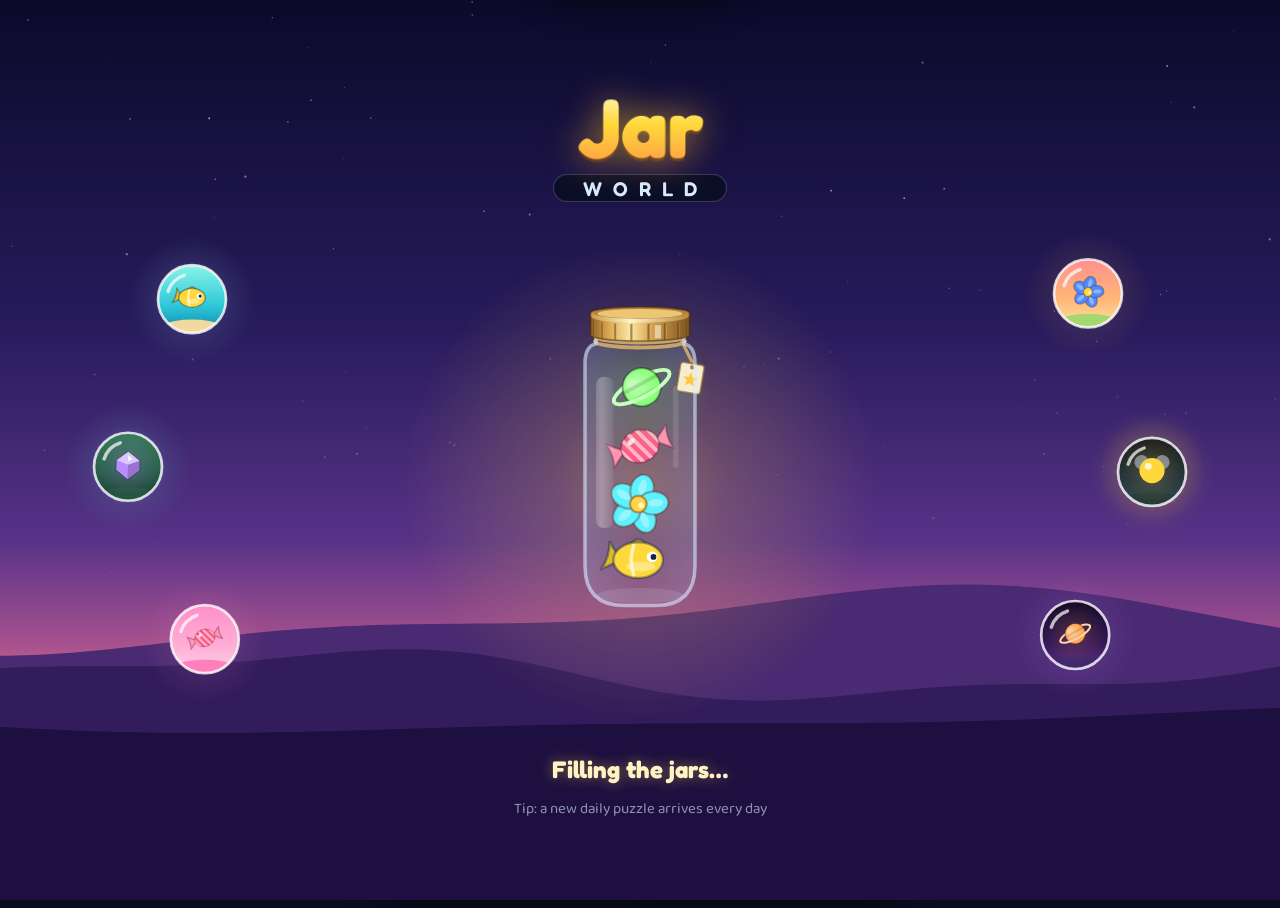
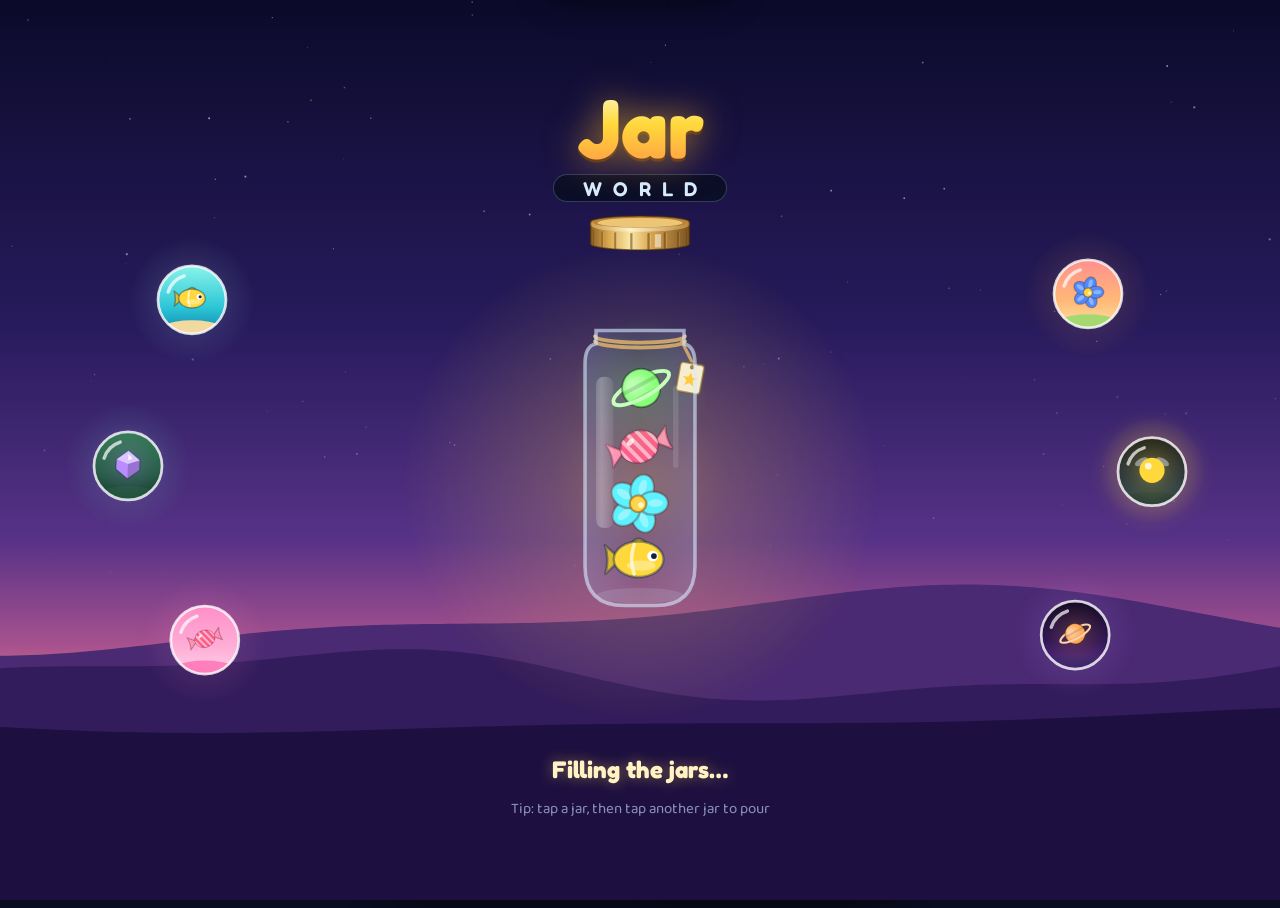
